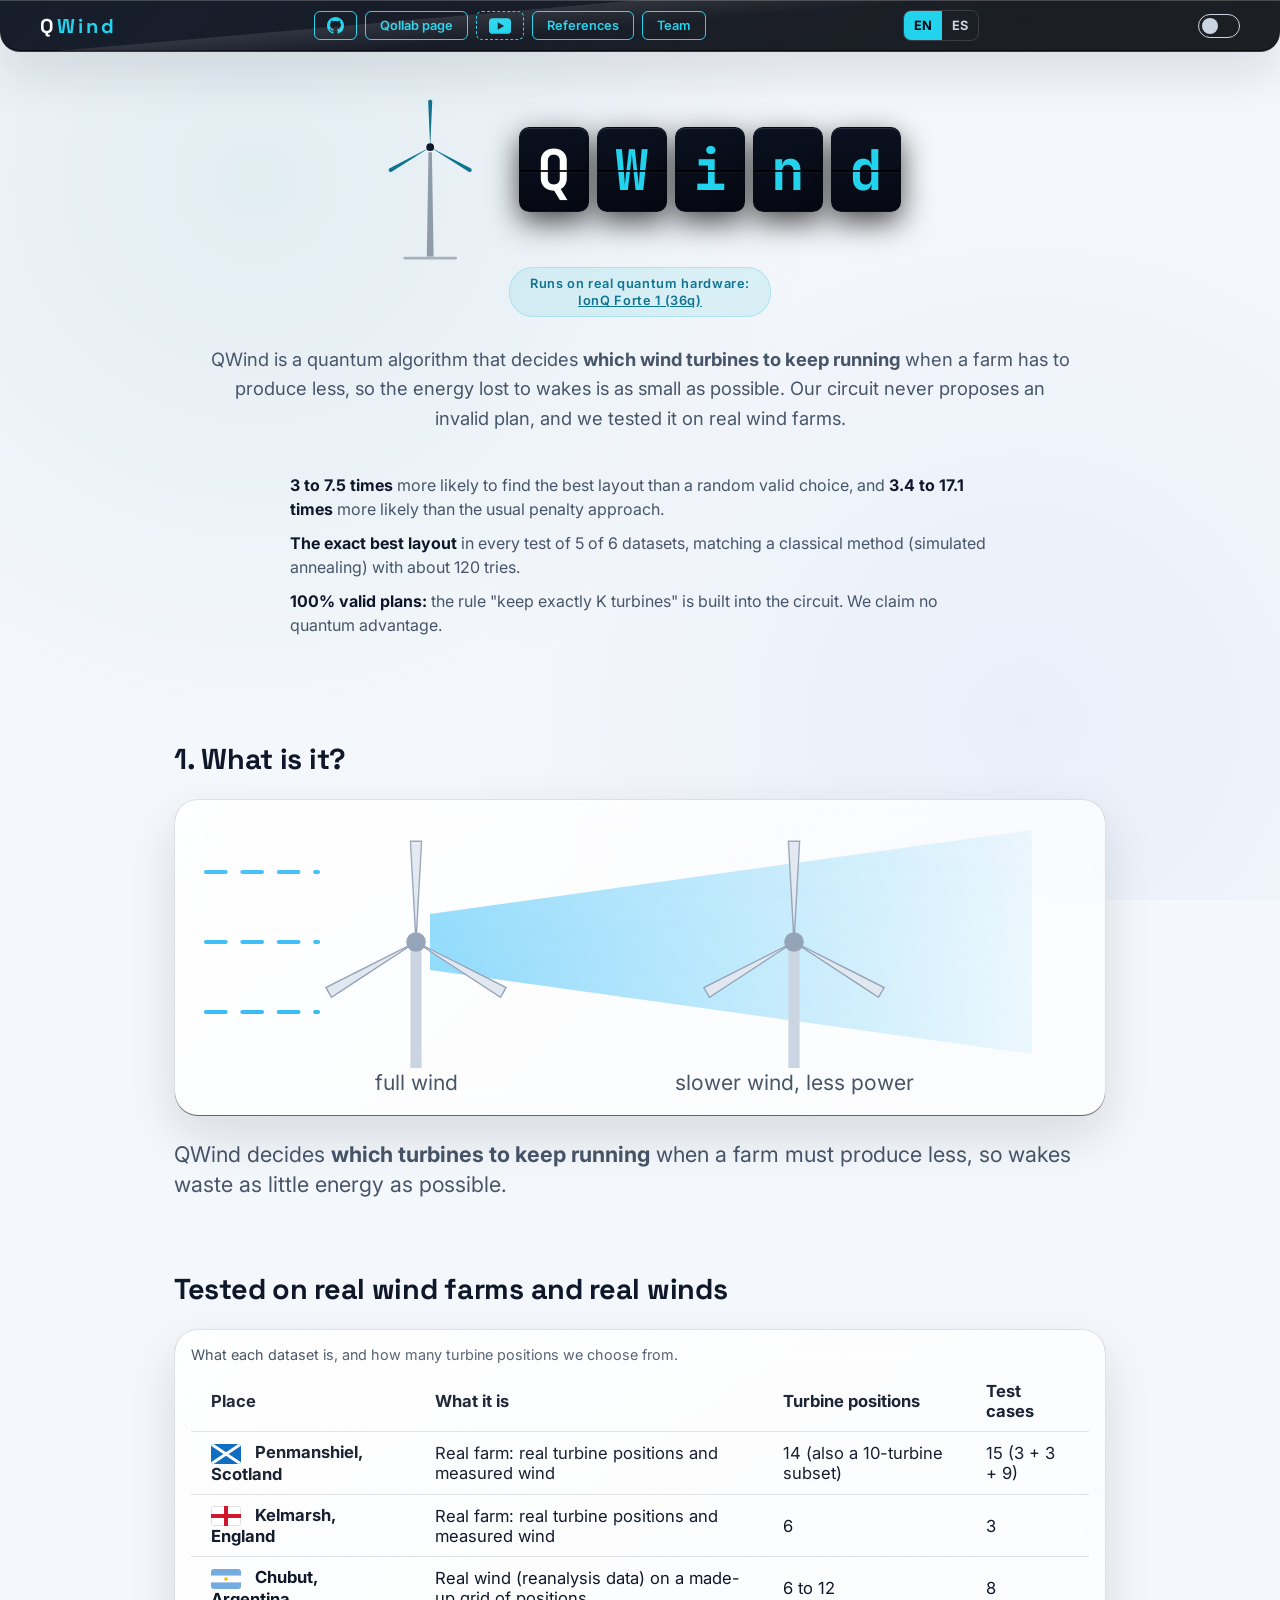
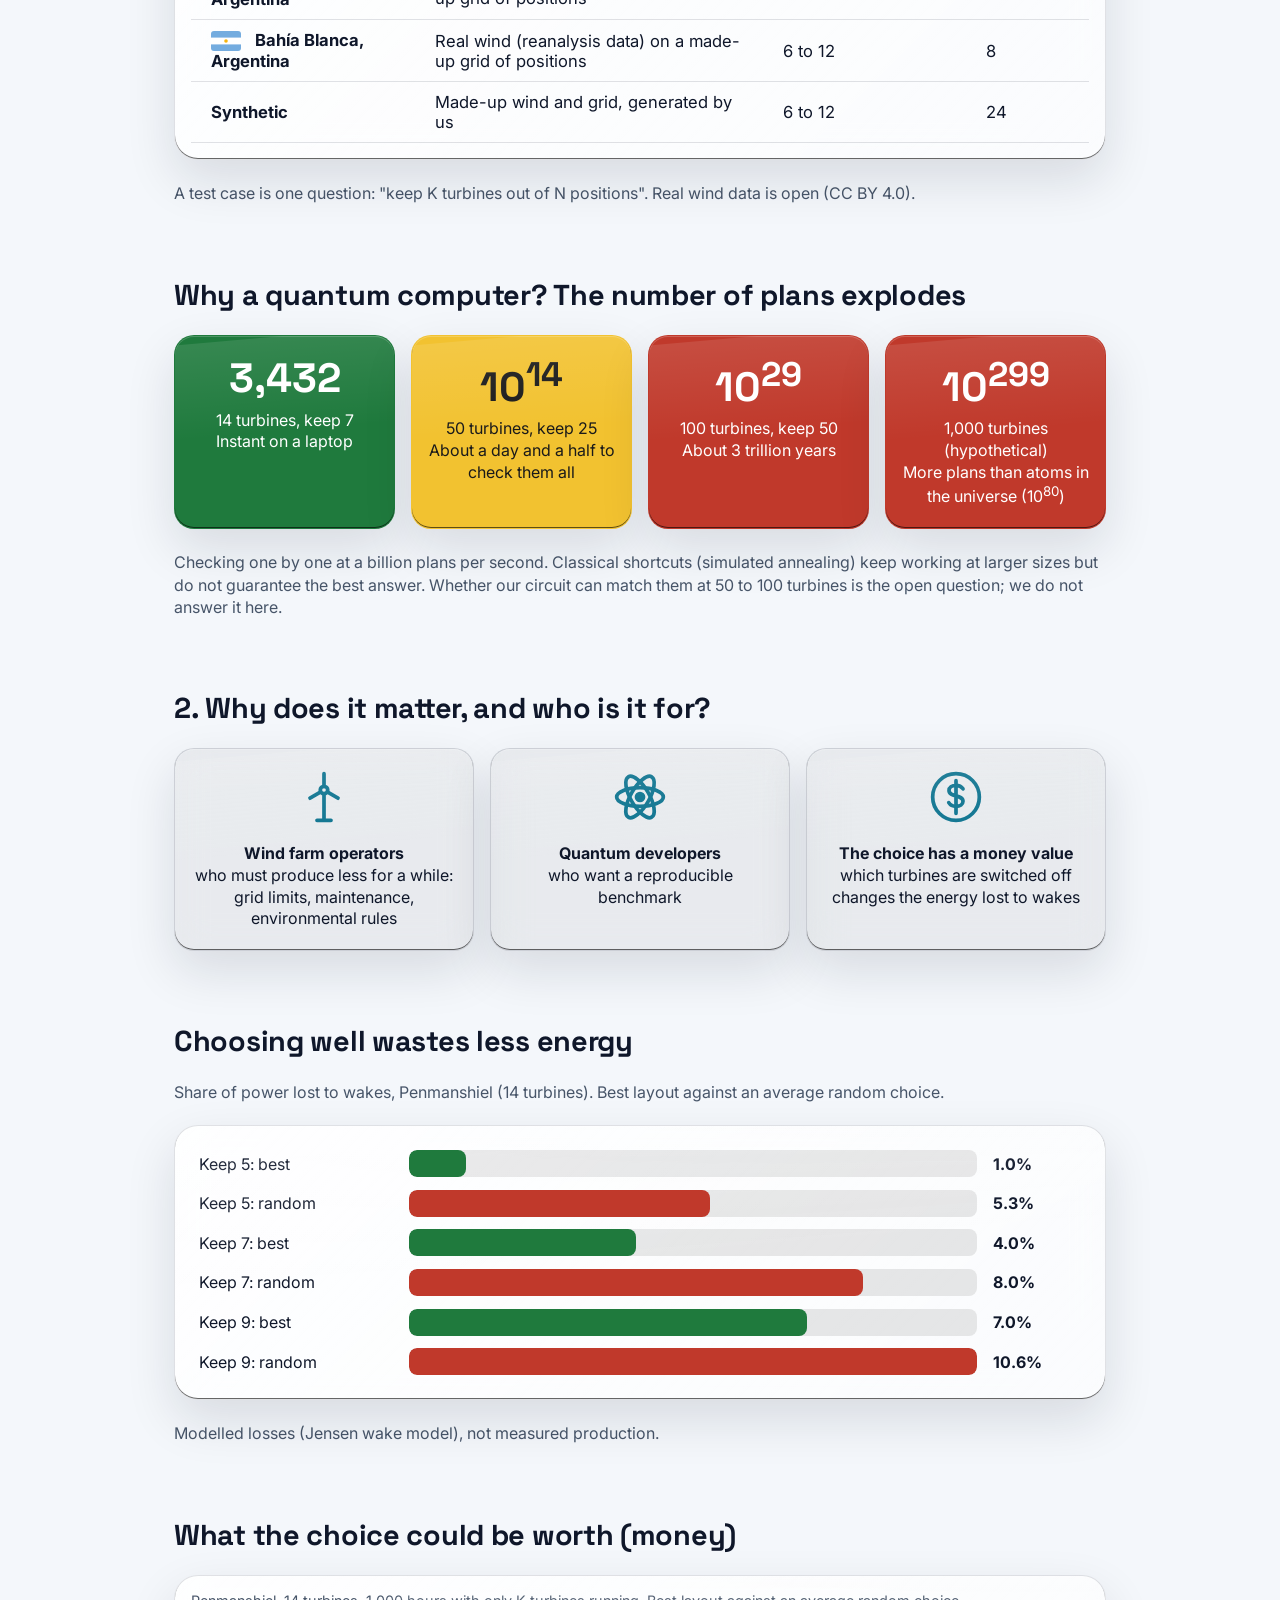
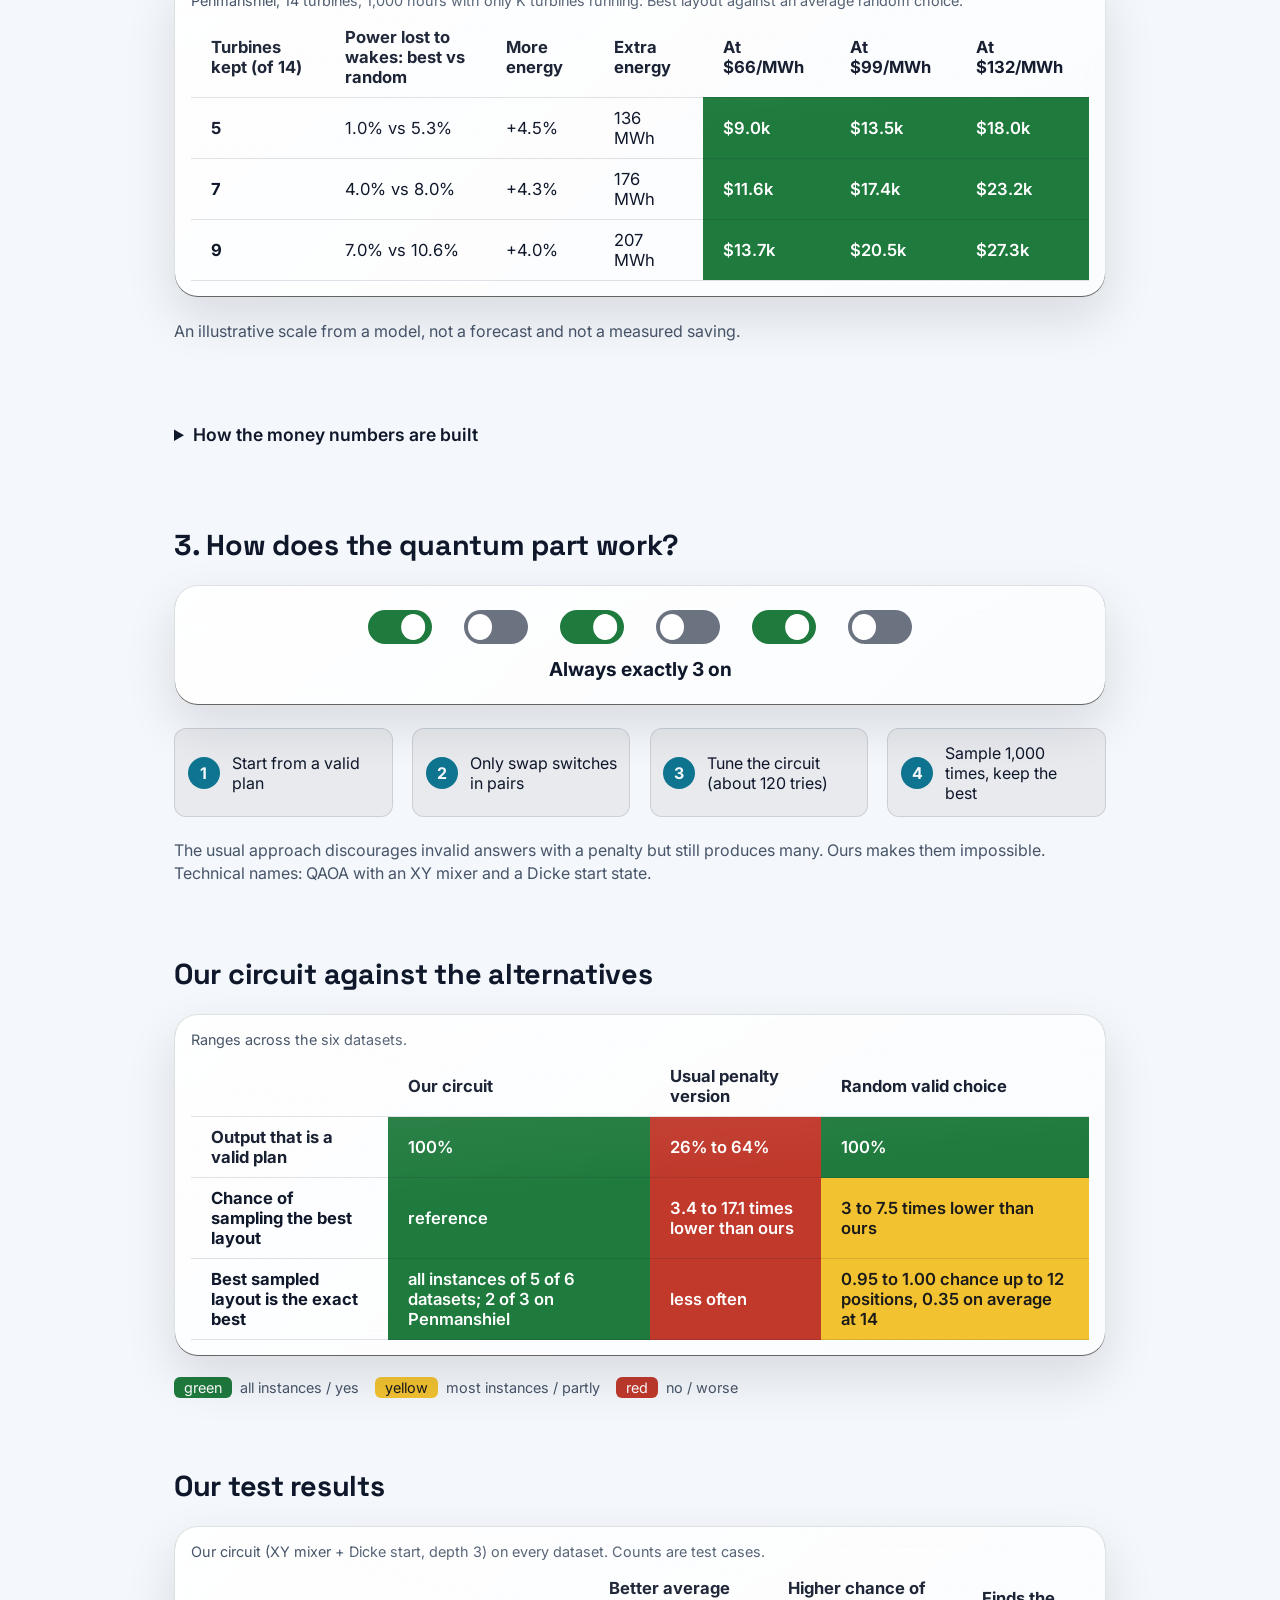
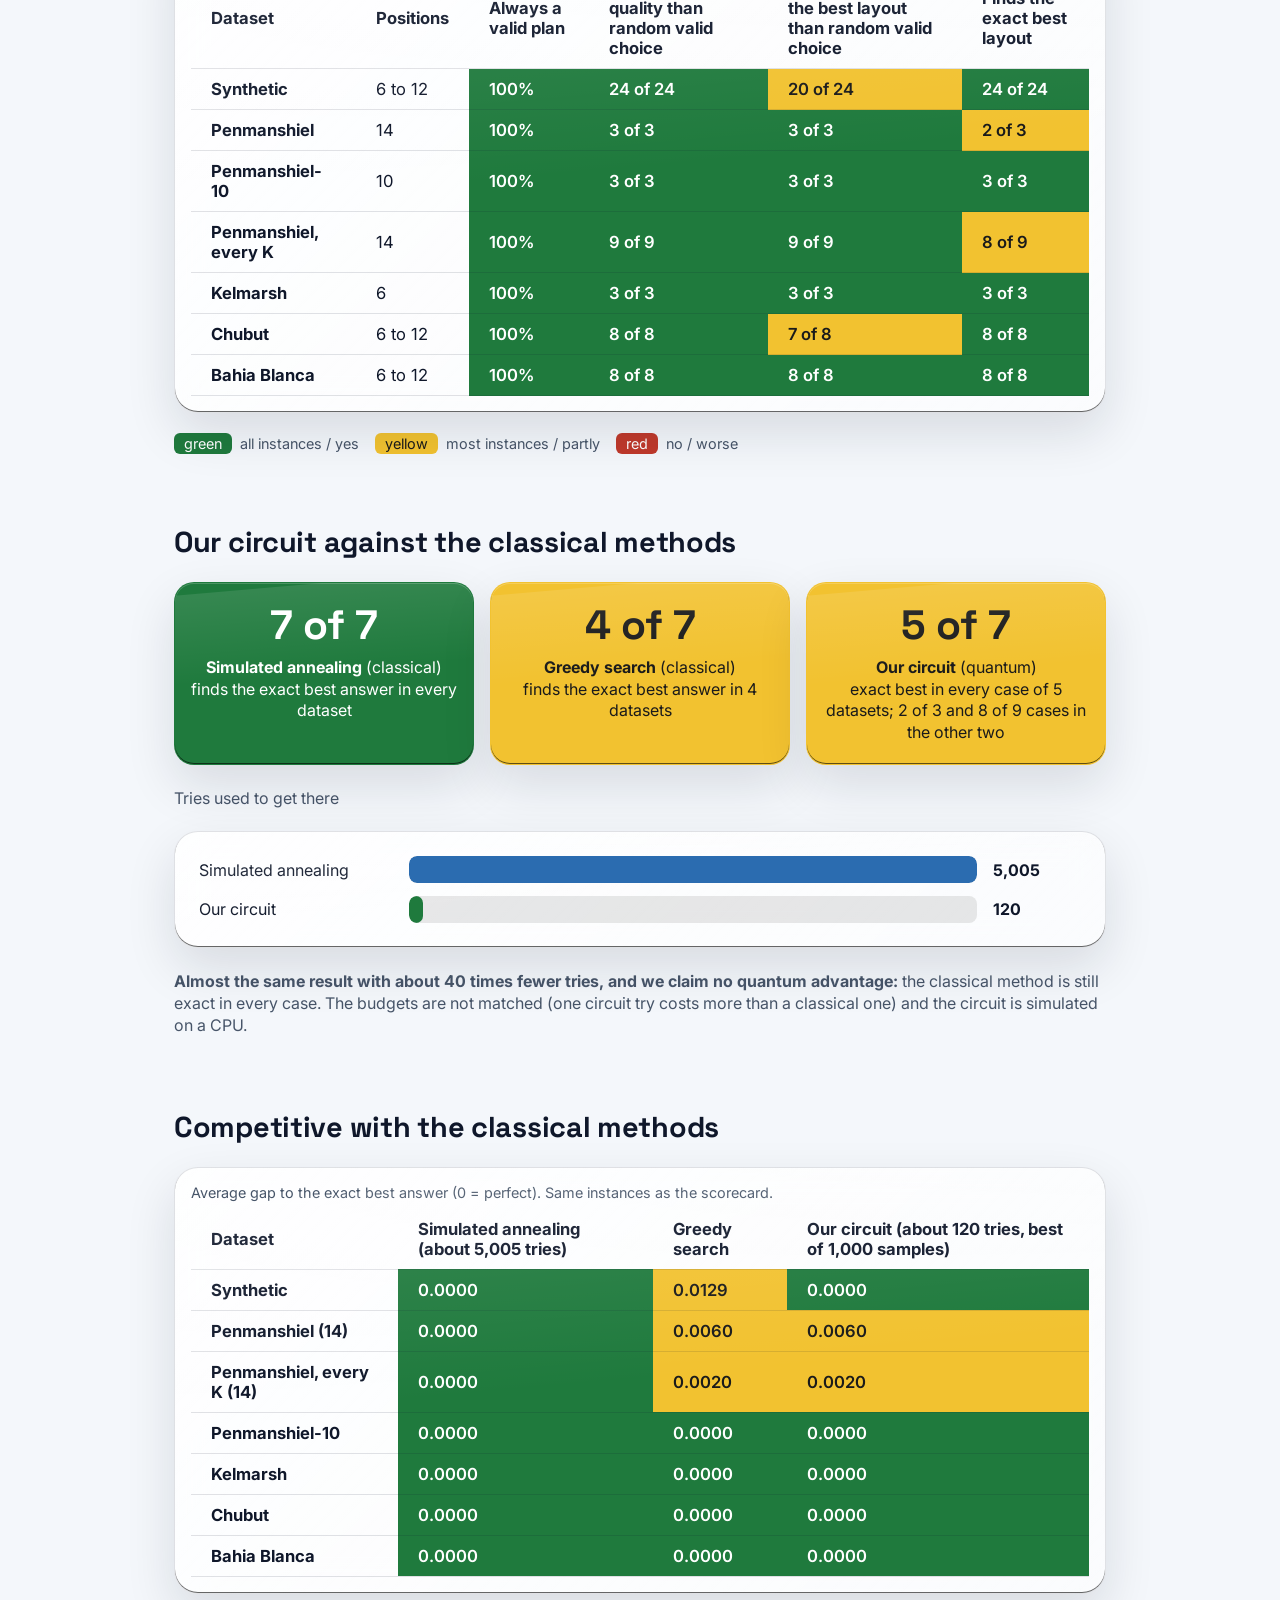
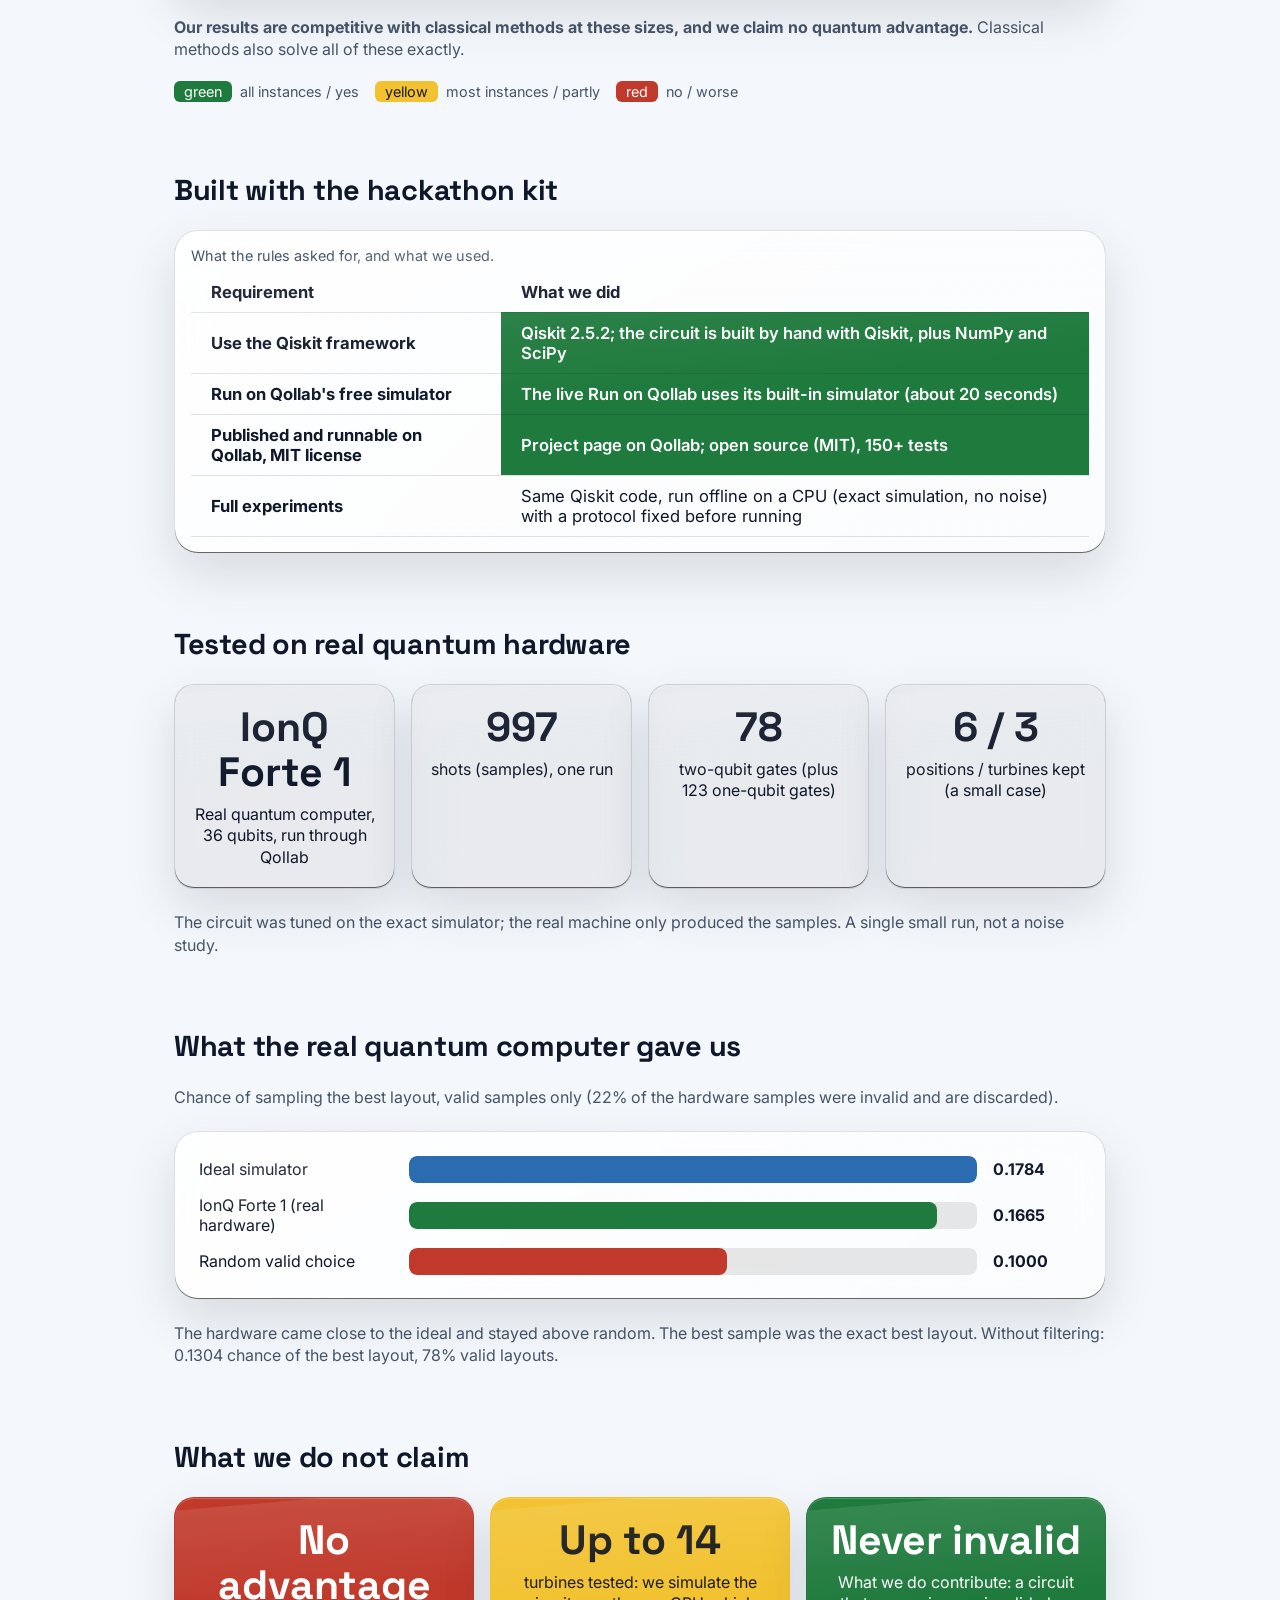
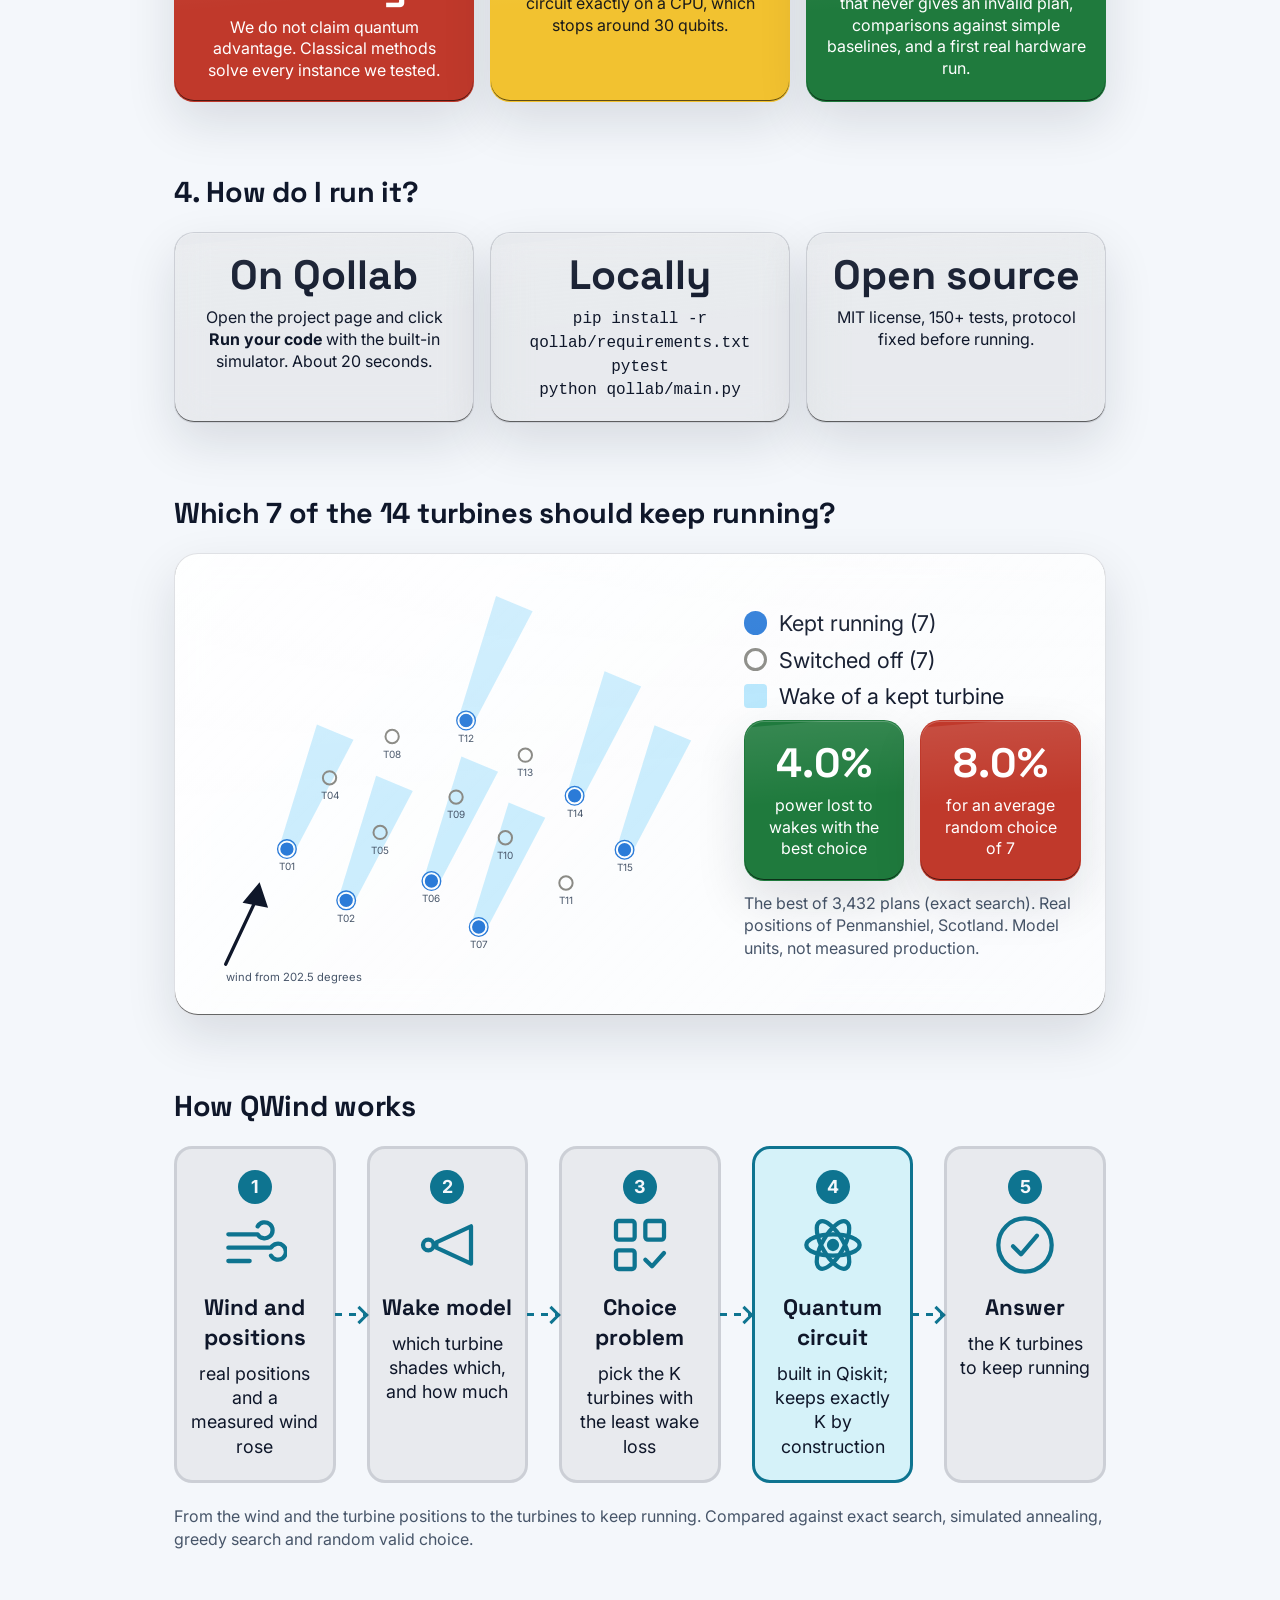
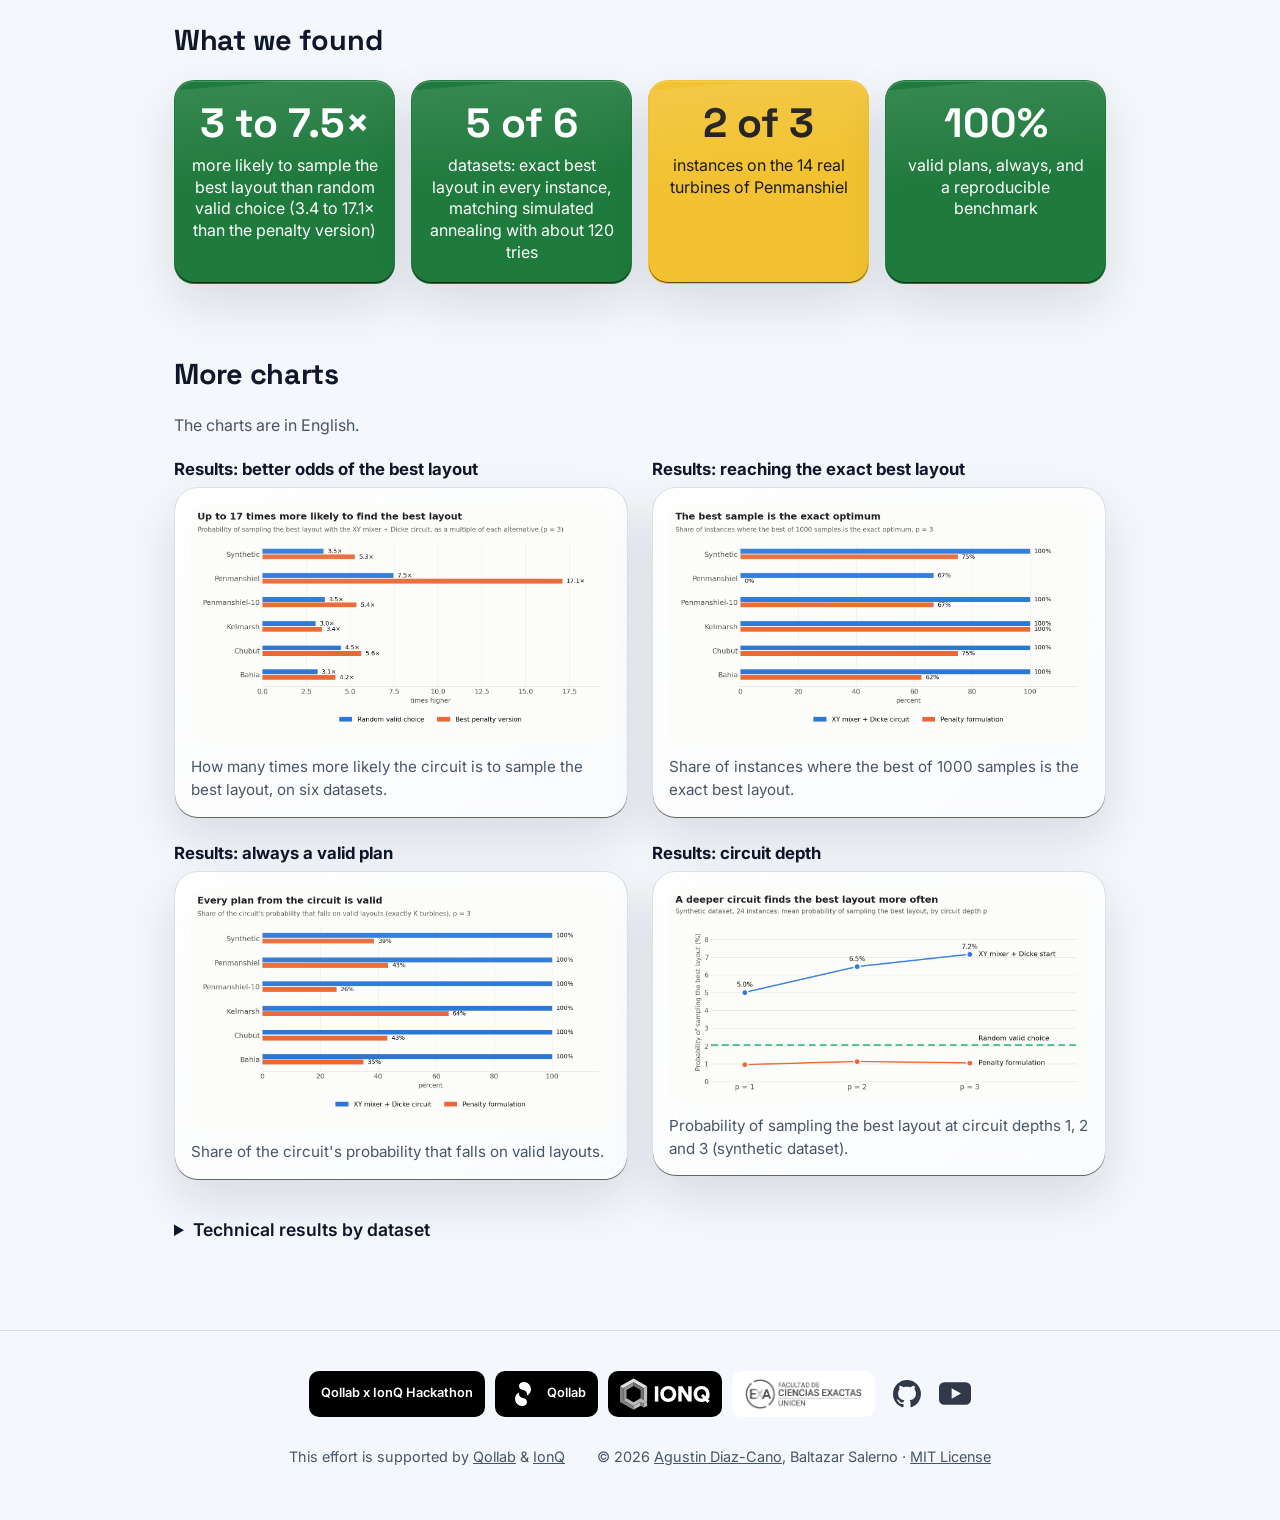
==== web/index.html @ 17a7b18b "feat(web): bring the glass card style and hover lift back to the home The rewritten home had lost th" ====
<!DOCTYPE html>
<!-- Generated by scripts/build_web.py from web-src/. Edit web-src/, not this file. -->
<html lang="en">
<head>
    <meta charset="UTF-8">
    <meta name="viewport" content="width=device-width, initial-scale=1.0">
    <title>QWind — Quantum Wind Farm Optimization</title>
    <script>
        // Keep the page invisible until the web fonts are ready, so text does not jump when they swap in.
        (function () {
            var root = document.documentElement;
            root.classList.add('fonts-loading');
            function done() { root.classList.remove('fonts-loading'); }
            var fonts = document.fonts && document.fonts.ready ? document.fonts.ready : Promise.resolve();
            var loaded = new Promise(function (r) { window.addEventListener('load', r); });
            Promise.all([fonts, loaded]).then(done);
            setTimeout(done, 1000);
        })();
    </script>
    <script>
        // Language (EN/ES): chosen with the switch in the navbar, remembered in the browser. English by default.
        (function () {
            var lang = 'en';
            try { var saved = localStorage.getItem('qwind-lang'); if (saved === 'es' || saved === 'en') lang = saved; } catch (e) {}
            document.documentElement.setAttribute('data-ui', lang);
        })();
    </script>
    <link rel="preconnect" href="https://fonts.googleapis.com">
    <link rel="preconnect" href="https://fonts.gstatic.com" crossorigin>
    <link href="https://fonts.googleapis.com/css2?family=Inter:wght@300;400;500;600;700&family=Space+Grotesk:wght@500;700&family=JetBrains+Mono:wght@700&display=swap" rel="stylesheet">
    <link rel="stylesheet" href="styles.css">
</head>
<body>
    <a class="skip-link" href="#main"><span lang="en" data-lang="en">Skip to content</span><span lang="es" data-lang="es">Saltar al contenido</span></a>

    <!-- NAVBAR WITH GLASS SURFACE -->
    <nav class="glass-surface" aria-label="Site" data-es-label="Sitio">
        <a class="nav-logo" href="index.html" aria-label="QWind, back to the top" data-es-label="QWind, volver al inicio">Q<span>Wind</span></a>
        <div class="nav-links">
            <a class="btn btn-icon" href="https://github.com/agustindiazcano/qwind-qaoa-windfarm" aria-label="GitHub repository" data-es-label="Repositorio de GitHub"><svg viewBox="0 0 16 16" width="17" height="17" aria-hidden="true" focusable="false"><path fill="currentColor" d="M8 0C3.58 0 0 3.58 0 8c0 3.54 2.29 6.53 5.47 7.59.4.07.55-.17.55-.38 0-.19-.01-.82-.01-1.49-2.01.37-2.53-.49-2.69-.94-.09-.23-.48-.94-.82-1.13-.28-.15-.68-.52-.01-.53.63-.01 1.08.58 1.23.82.72 1.21 1.87.87 2.33.66.07-.52.28-.87.51-1.07-1.78-.2-3.64-.89-3.64-3.95 0-.87.31-1.59.82-2.15-.08-.2-.36-1.02.08-2.12 0 0 .67-.21 2.2.82.64-.18 1.32-.27 2-.27.68 0 1.36.09 2 .27 1.53-1.04 2.2-.82 2.2-.82.44 1.1.16 1.92.08 2.12.51.56.82 1.27.82 2.15 0 3.07-1.87 3.75-3.65 3.95.29.25.54.73.54 1.48 0 1.07-.01 1.93-.01 2.2 0 .21.15.46.55.38A8.013 8.013 0 0016 8c0-4.42-3.58-8-8-8z"/></svg></a>
            <a class="btn" href="https://qollab.xyz/u/agustindiazcano/qwind"><span lang="en" data-lang="en">Qollab page</span><span lang="es" data-lang="es">Página en Qollab</span></a>
            <!-- TODO(owner): replace with the public demo video URL (the video must have captions) -->
            <span class="btn btn-icon btn-todo" role="img" aria-label="Demo video on YouTube, link pending" data-es-label="Video de la demo en YouTube, enlace pendiente" title="Demo video: link pending"><svg viewBox="0 0 24 17" width="22" height="16" aria-hidden="true" focusable="false"><path fill="currentColor" fill-rule="evenodd" d="M4 0h16a4 4 0 014 4v9a4 4 0 01-4 4H4a4 4 0 01-4-4V4a4 4 0 014-4zm5.5 4.5v8l7-4z"/></svg></span>
            <a class="btn" href="references.html"><span lang="en" data-lang="en">References</span><span lang="es" data-lang="es">Referencias</span></a>
            <a class="btn" href="team.html"><span lang="en" data-lang="en">Team</span><span lang="es" data-lang="es">Equipo</span></a>
        </div>
        <div class="demo-nav" id="demoNav" role="group" aria-label="Demo slides" data-es-label="Diapositivas del demo" hidden>
            <button type="button" class="slide-btn" data-slide="1" aria-label="Slide 1" data-es-label="Diapositiva 1">1</button>
            <button type="button" class="slide-btn" data-slide="2" aria-label="Slide 2" data-es-label="Diapositiva 2">2</button>
            <button type="button" class="slide-btn" data-slide="3" aria-label="Slide 3" data-es-label="Diapositiva 3">3</button>
            <button type="button" class="slide-btn" data-slide="4" aria-label="Slide 4" data-es-label="Diapositiva 4">4</button>
            <button type="button" class="slide-btn" data-slide="5" aria-label="Slide 5" data-es-label="Diapositiva 5">5</button>
            <button type="button" class="slide-btn" data-slide="6" aria-label="Slide 6" data-es-label="Diapositiva 6">6</button>
            <button type="button" class="slide-btn" data-slide="7" aria-label="Slide 7" data-es-label="Diapositiva 7">7</button>
            <button type="button" class="slide-btn" data-slide="8" aria-label="Slide 8" data-es-label="Diapositiva 8">8</button>
            <button type="button" class="slide-btn" data-slide="9" aria-label="Slide 9" data-es-label="Diapositiva 9">9</button>
            <button type="button" class="slide-btn" data-slide="10" aria-label="Slide 10" data-es-label="Diapositiva 10">10</button>
            <button type="button" class="slide-btn" data-slide="11" aria-label="Slide 11" data-es-label="Diapositiva 11">11</button>
            <button type="button" class="slide-btn" data-slide="12" aria-label="Slide 12" data-es-label="Diapositiva 12">12</button>
            <button type="button" class="slide-btn" data-slide="13" aria-label="Slide 13" data-es-label="Diapositiva 13">13</button>
            <button type="button" class="slide-btn" data-slide="14" aria-label="Slide 14" data-es-label="Diapositiva 14">14</button>
            <button type="button" class="slide-btn" data-slide="15" aria-label="Slide 15" data-es-label="Diapositiva 15">15</button>
            <button type="button" class="slide-btn" data-slide="16" aria-label="Slide 16" data-es-label="Diapositiva 16">16</button>
            <button type="button" class="slide-btn" data-slide="17" aria-label="Slide 17" data-es-label="Diapositiva 17">17</button>
            <button type="button" class="slide-btn" data-slide="18" aria-label="Slide 18" data-es-label="Diapositiva 18">18</button>
            <button type="button" class="slide-btn" data-slide="19" aria-label="Slide 19" data-es-label="Diapositiva 19">19</button>
            <button type="button" class="slide-btn" data-slide="20" aria-label="Slide 20" data-es-label="Diapositiva 20">20</button>
            <button type="button" class="slide-btn" data-slide="21" aria-label="Slide 21" data-es-label="Diapositiva 21">21</button>
            <button type="button" class="slide-btn" data-slide="22" aria-label="Slide 22" data-es-label="Diapositiva 22">22</button>
            <button type="button" class="slide-btn" data-slide="23" aria-label="Slide 23" data-es-label="Diapositiva 23">23</button>
            <button type="button" class="slide-btn" data-slide="24" aria-label="Slide 24" data-es-label="Diapositiva 24">24</button>
            <button type="button" class="slide-btn" data-slide="25" aria-label="Slide 25" data-es-label="Diapositiva 25">25</button>
            <button type="button" class="slide-btn" data-slide="26" aria-label="Slide 26" data-es-label="Diapositiva 26">26</button>
            <button type="button" class="slide-btn" data-slide="27" aria-label="Slide 27" data-es-label="Diapositiva 27">27</button>
        </div>
        <div class="lang-switch" role="group" aria-label="Language" data-es-label="Idioma">
            <button type="button" class="lang-btn" data-set-lang="en" aria-pressed="true" aria-label="English">EN</button>
            <button type="button" class="lang-btn" data-set-lang="es" aria-pressed="false" aria-label="Español">ES</button>
        </div>
        <div class="demo-switch">
            <button type="button" class="demo-toggle" id="demoToggle" role="switch" aria-checked="false" aria-label="Demo mode" data-es-label="Modo demo"><span class="knob" aria-hidden="true"></span></button>
            <span class="demo-label">demo</span>
        </div>
    </nav>

    <!-- HERO WITH CYCLING SPLIT-FLAP (generated by scripts/build_story.py) -->
    <header>
        <div class="hero-brand">
            <svg class="hero-turbine" viewBox="0 0 120 200" width="120" height="200" aria-hidden="true" focusable="false"><path class="ht-tower" d="M58 66H62L64 188H56Z"/><path class="ht-ground" d="M30 190H90" /><g class="ht-blades"><g class="ht-spin"><path d="M60 60L57.6 6Q60 2 62.4 6Z"/><g transform="rotate(120 60 60)"><path d="M60 60L57.6 6Q60 2 62.4 6Z"/></g><g transform="rotate(240 60 60)"><path d="M60 60L57.6 6Q60 2 62.4 6Z"/></g></g></g><circle class="ht-hub" cx="60" cy="60" r="4.5"/></svg>
            <h1 class="split-flap-container" id="splitFlap" aria-label="QWind">
                <div class="split-flap-char" data-target="Q" aria-hidden="true">Q</div>
                <div class="split-flap-char" data-target="W" aria-hidden="true">W</div>
                <div class="split-flap-char" data-target="i" aria-hidden="true">i</div>
                <div class="split-flap-char" data-target="n" aria-hidden="true">n</div>
                <div class="split-flap-char" data-target="d" aria-hidden="true">d</div>
            </h1>
        </div>

        <div class="badge-pill">
            <span lang="en" data-lang="en">Runs on real quantum hardware:</span><span lang="es" data-lang="es">Corre en hardware cuántico real:</span>
            <a href="https://github.com/agustindiazcano/qwind-qaoa-windfarm#run-on-real-quantum-hardware">IonQ Forte 1 (36q)</a>
        </div>

        <div class="hero-text" lang="en" data-lang="en"><p>QWind is a quantum algorithm that decides <strong>which wind turbines to keep running</strong> when a farm has to produce less, so the energy lost to wakes is as small as possible. Our circuit never proposes an invalid plan, and we tested it on real wind farms.</p><ul class="summary-list"><li><strong>3 to 7.5 times</strong> more likely to find the best layout than a random valid choice, and <strong>3.4 to 17.1 times</strong> more likely than the usual penalty approach.</li><li><strong>The exact best layout</strong> in every test of 5 of 6 datasets, matching a classical method (simulated annealing) with about 120 tries.</li><li><strong>100% valid plans:</strong> the rule &quot;keep exactly K turbines&quot; is built into the circuit. We claim no quantum advantage.</li></ul></div>
        <div class="hero-text" lang="es" data-lang="es"><p>QWind es un algoritmo cuántico que decide <strong>qué turbinas eólicas dejar funcionando</strong> cuando un parque tiene que producir menos, para que la energía perdida por estelas sea la menor posible. Nuestro circuito nunca propone un plan inválido, y lo probamos en parques eólicos reales.</p><ul class="summary-list"><li><strong>De 3 a 7,5 veces</strong> más probable encontrar la mejor elección que con una elección válida al azar, y <strong>de 3,4 a 17,1 veces</strong> más que con el enfoque habitual de penalización.</li><li><strong>La mejor elección exacta</strong> en todas las pruebas de 5 de 6 conjuntos de datos, igualando a un método clásico (recocido simulado) con unos 120 intentos.</li><li><strong>100% de planes válidos:</strong> la regla &quot;dejar exactamente K turbinas&quot; está dentro del circuito. No afirmamos ventaja cuántica.</li></ul></div>
    </header>

    <!-- MAIN CONTENT: same story as the demo slides, in plain language -->
    <main id="main">
        <div class="home-story" lang="en" data-lang="en">
        <section class="home-section"><h2 class="section-title">1. What is it?</h2><div class="home-box glass-surface"><svg class="illus" viewBox="0 0 640 200" role="img" aria-label="Two wind turbines in a row. The first turbine leaves a widening wake of slower air; the second turbine stands inside that wake and produces less power."><defs><linearGradient id="wk5" x1="0" x2="1"><stop offset="0" stop-color="#38bdf8" stop-opacity=".55"/><stop offset="1" stop-color="#38bdf8" stop-opacity=".08"/></linearGradient></defs><path class="wind-line" d="M10 40H90M10 90H90M10 140H90" stroke="#38bdf8" stroke-width="3" stroke-linecap="round"/><polygon class="wake" points="170,70 600,10 600,170 170,110" fill="url(#wk5)"/><g transform="translate(160 0)"><rect x="-4" y="95" width="8" height="85" fill="#cbd5e1"/><g transform="translate(0 90)"><g class="spin "><g fill="#e2e8f0" stroke="#94a3b8" stroke-width="1"><path d="M0 0L-4 -72L4 -72Z"/><path d="M0 0L-4 -72L4 -72Z" transform="rotate(120)"/><path d="M0 0L-4 -72L4 -72Z" transform="rotate(240)"/></g></g></g><circle cx="0" cy="90" r="7" fill="#94a3b8"/></g><g transform="translate(430 0)"><rect x="-4" y="95" width="8" height="85" fill="#cbd5e1"/><g transform="translate(0 90)"><g class="spin slow"><g fill="#e2e8f0" stroke="#94a3b8" stroke-width="1"><path d="M0 0L-4 -72L4 -72Z"/><path d="M0 0L-4 -72L4 -72Z" transform="rotate(120)"/><path d="M0 0L-4 -72L4 -72Z" transform="rotate(240)"/></g></g></g><circle cx="0" cy="90" r="7" fill="#94a3b8"/></g><text x="160" y="196" text-anchor="middle" fill="currentColor" font-size="15">full wind</text><text x="430" y="196" text-anchor="middle" fill="currentColor" font-size="15">slower wind, less power</text></svg></div><p class="slide-lead">QWind decides <strong>which turbines to keep running</strong> when a farm must produce less, so wakes waste as little energy as possible.</p></section>
        <section class="home-section"><h2 class="section-title">Tested on real wind farms and real winds</h2><div class="home-box glass-surface"><div class="table-wrap"><table class="slide-table slide-table-sm">
                <caption>What each dataset is, and how many turbine positions we choose from.</caption>
                <thead><tr><th scope="col">Place</th><th scope="col">What it is</th><th scope="col">Turbine positions</th><th scope="col">Test cases</th></tr></thead>
                <tbody><tr><th scope="row"><svg class="flag" viewBox="0 0 30 20" width="30" height="20" role="img" aria-label="Scotland flag"><rect width="30" height="20" fill="#0065bd"/><path d="M0 0L30 20M30 0L0 20" stroke="#fff" stroke-width="3"/></svg> Penmanshiel, Scotland</th><td>Real farm: real turbine positions and measured wind</td><td>14 (also a 10-turbine subset)</td><td>15 (3 + 3 + 9)</td></tr><tr><th scope="row"><svg class="flag" viewBox="0 0 30 20" width="30" height="20" role="img" aria-label="England flag"><rect width="30" height="20" fill="#fff" stroke="#999" stroke-width="0.6"/><path d="M15 0V20M0 10H30" stroke="#ce1124" stroke-width="4"/></svg> Kelmarsh, England</th><td>Real farm: real turbine positions and measured wind</td><td>6</td><td>3</td></tr><tr><th scope="row"><svg class="flag" viewBox="0 0 30 20" width="30" height="20" role="img" aria-label="Argentina flag"><rect width="30" height="20" fill="#74acdf"/><rect y="6.6" width="30" height="6.8" fill="#fff"/><circle cx="15" cy="10" r="1.8" fill="#f6b40e"/></svg> Chubut, Argentina</th><td>Real wind (reanalysis data) on a made-up grid of positions</td><td>6 to 12</td><td>8</td></tr><tr><th scope="row"><svg class="flag" viewBox="0 0 30 20" width="30" height="20" role="img" aria-label="Argentina flag"><rect width="30" height="20" fill="#74acdf"/><rect y="6.6" width="30" height="6.8" fill="#fff"/><circle cx="15" cy="10" r="1.8" fill="#f6b40e"/></svg> Bahía Blanca, Argentina</th><td>Real wind (reanalysis data) on a made-up grid of positions</td><td>6 to 12</td><td>8</td></tr><tr><th scope="row">Synthetic</th><td>Made-up wind and grid, generated by us</td><td>6 to 12</td><td>24</td></tr></tbody>
            </table></div></div><p class="slide-note">A test case is one question: &quot;keep K turbines out of N positions&quot;. Real wind data is open (CC BY 4.0).</p></section>
        <section class="home-section"><h2 class="section-title">Why a quantum computer? The number of plans explodes</h2><div class="cards cards-4"><div class="card glass-surface tl tl-green"><div class="card-big">3,432</div><div class="card-label">14 turbines, keep 7<br>Instant on a laptop</div></div><div class="card glass-surface tl tl-yellow"><div class="card-big">10<sup>14</sup></div><div class="card-label">50 turbines, keep 25<br>About a day and a half to check them all</div></div><div class="card glass-surface tl tl-red"><div class="card-big">10<sup>29</sup></div><div class="card-label">100 turbines, keep 50<br>About 3 trillion years</div></div><div class="card glass-surface tl tl-red"><div class="card-big">10<sup>299</sup></div><div class="card-label">1,000 turbines (hypothetical)<br>More plans than atoms in the universe (10<sup>80</sup>)</div></div></div><p class="slide-note">Checking one by one at a billion plans per second. Classical shortcuts (simulated annealing) keep working at larger sizes but do not guarantee the best answer. Whether our circuit can match them at 50 to 100 turbines is the open question; we do not answer it here.</p></section>
        <section class="home-section"><h2 class="section-title">2. Why does it matter, and who is it for?</h2><div class="cards cards-3"><div class="card glass-surface "><div class="card-big"><svg class="icon" viewBox="0 0 24 24" width="64" height="64" fill="none" stroke="currentColor" stroke-width="1.6" stroke-linecap="round" stroke-linejoin="round" aria-hidden="true" focusable="false"><circle cx="12" cy="9" r="1.6"/><path d="M12 7.4V2M13.4 9.8l4.6 2.7M10.6 9.8L6 12.5M12 10.6V22M9 22h6"/></svg></div><div class="card-label"><strong>Wind farm operators</strong><br>who must produce less for a while: grid limits, maintenance, environmental rules</div></div><div class="card glass-surface "><div class="card-big"><svg class="icon" viewBox="0 0 24 24" width="64" height="64" fill="none" stroke="currentColor" stroke-width="1.6" stroke-linecap="round" stroke-linejoin="round" aria-hidden="true" focusable="false"><circle cx="12" cy="12" r="1.5" fill="currentColor"/><ellipse cx="12" cy="12" rx="10" ry="4"/><ellipse cx="12" cy="12" rx="10" ry="4" transform="rotate(60 12 12)"/><ellipse cx="12" cy="12" rx="10" ry="4" transform="rotate(120 12 12)"/></svg></div><div class="card-label"><strong>Quantum developers</strong><br>who want a reproducible benchmark</div></div><div class="card glass-surface "><div class="card-big"><svg class="icon" viewBox="0 0 24 24" width="64" height="64" fill="none" stroke="currentColor" stroke-width="1.6" stroke-linecap="round" stroke-linejoin="round" aria-hidden="true" focusable="false"><circle cx="12" cy="12" r="10"/><path d="M15 8.5c-.6-.9-1.7-1.5-3-1.5-1.7 0-3 .9-3 2.2 0 3 6 1.6 6 4.6 0 1.3-1.3 2.2-3 2.2-1.4 0-2.5-.6-3.1-1.6M12 5v14"/></svg></div><div class="card-label"><strong>The choice has a money value</strong><br>which turbines are switched off changes the energy lost to wakes</div></div></div></section>
        <section class="home-section"><h2 class="section-title">Choosing well wastes less energy</h2><p class="slide-note">Share of power lost to wakes, Penmanshiel (14 turbines). Best layout against an average random choice.</p><div class="pbars home-box glass-surface"><div class="pbar-row"><span class="pbar-label">Keep 5: best</span><span class="pbar-track"><span class="pbar-fill pf-green" style="--w:10%"></span></span><span class="pbar-val">1.0%</span></div><div class="pbar-row"><span class="pbar-label">Keep 5: random</span><span class="pbar-track"><span class="pbar-fill pf-red" style="--w:53%"></span></span><span class="pbar-val">5.3%</span></div><div class="pbar-row"><span class="pbar-label">Keep 7: best</span><span class="pbar-track"><span class="pbar-fill pf-green" style="--w:40%"></span></span><span class="pbar-val">4.0%</span></div><div class="pbar-row"><span class="pbar-label">Keep 7: random</span><span class="pbar-track"><span class="pbar-fill pf-red" style="--w:80%"></span></span><span class="pbar-val">8.0%</span></div><div class="pbar-row"><span class="pbar-label">Keep 9: best</span><span class="pbar-track"><span class="pbar-fill pf-green" style="--w:70%"></span></span><span class="pbar-val">7.0%</span></div><div class="pbar-row"><span class="pbar-label">Keep 9: random</span><span class="pbar-track"><span class="pbar-fill pf-red" style="--w:100%"></span></span><span class="pbar-val">10.6%</span></div></div><p class="slide-note">Modelled losses (Jensen wake model), not measured production.</p></section>
        <section class="home-section"><h2 class="section-title">What the choice could be worth (money)</h2><div class="home-box glass-surface"><div class="table-wrap"><table class="slide-table slide-table-sm">
                <caption>Penmanshiel, 14 turbines, 1,000 hours with only K turbines running. Best layout against an average random choice.</caption>
                <thead><tr><th scope="col">Turbines kept (of 14)</th><th scope="col">Power lost to wakes: best vs random</th><th scope="col">More energy</th><th scope="col">Extra energy</th><th scope="col">At $66/MWh</th><th scope="col">At $99/MWh</th><th scope="col">At $132/MWh</th></tr></thead>
                <tbody><tr><th scope="row">5</th><td>1.0% vs 5.3%</td><td>+4.5%</td><td>136 MWh</td><td class="tl tl-green">$9.0k</td><td class="tl tl-green">$13.5k</td><td class="tl tl-green">$18.0k</td></tr><tr><th scope="row">7</th><td>4.0% vs 8.0%</td><td>+4.3%</td><td>176 MWh</td><td class="tl tl-green">$11.6k</td><td class="tl tl-green">$17.4k</td><td class="tl tl-green">$23.2k</td></tr><tr><th scope="row">9</th><td>7.0% vs 10.6%</td><td>+4.0%</td><td>207 MWh</td><td class="tl tl-green">$13.7k</td><td class="tl tl-green">$20.5k</td><td class="tl tl-green">$27.3k</td></tr></tbody>
            </table></div></div><p class="slide-note">An illustrative scale from a model, not a forecast and not a measured saving.</p></section>
        <details class="home-details"><summary>How the money numbers are built</summary><div class="home-box glass-surface"><div class="table-wrap"><table class="slide-table slide-table-sm">
                <caption>Every assumption behind the previous table.</caption>
                <thead><tr><th scope="col">Assumption</th><th scope="col">Value</th></tr></thead>
                <tbody><tr><th scope="row">Output of each running turbine</th><td>637 kW on average (measured in 2019, 31.1% capacity factor)</td></tr><tr><th scope="row">Time in that configuration</th><td>1,000 hours (a year has 8,760)</td></tr><tr><th scope="row">Wake losses</th><td>From our wake model (Jensen), best choice vs average random choice</td></tr><tr><th scope="row">Energy prices</th><td>£50, £75 and £100 per MWh = $66, $99 and $132 (1 GBP = 1.3220 USD, ECB rate of 2026-10-09)</td></tr><tr><th scope="row">Not counted</th><td>Costs, contracts, and what an operator does today</td></tr></tbody>
            </table></div></div></details>
        <section class="home-section"><h2 class="section-title">3. How does the quantum part work?</h2><div class="switches home-box glass-surface" role="img" aria-label="Six switches, one per turbine. Switches are swapped in pairs, so the number of switches on never changes."><div class="sw-row"><span class="sw a" style="--d:0s"><span class="knob"></span></span><span class="sw b" style="--d:0s"><span class="knob"></span></span><span class="sw a" style="--d:1.3s"><span class="knob"></span></span><span class="sw b" style="--d:1.3s"><span class="knob"></span></span><span class="sw a" style="--d:2.6s"><span class="knob"></span></span><span class="sw b" style="--d:2.6s"><span class="knob"></span></span></div><p class="sw-count">Always exactly 3 on</p></div>
            <ol class="steps">
                <li class="home-lift"><span>1</span>Start from a valid plan</li>
                <li class="home-lift"><span>2</span>Only swap switches in pairs</li>
                <li class="home-lift"><span>3</span>Tune the circuit (about 120 tries)</li>
                <li class="home-lift"><span>4</span>Sample 1,000 times, keep the best</li>
            </ol>
            <p class="slide-note">The usual approach discourages invalid answers with a penalty but still produces many. Ours makes them impossible. Technical names: QAOA with an XY mixer and a Dicke start state.</p></section>
        <section class="home-section"><h2 class="section-title">Our circuit against the alternatives</h2><div class="home-box glass-surface"><div class="table-wrap"><table class="slide-table slide-table-sm">
                <caption>Ranges across the six datasets.</caption>
                <thead><tr><th scope="col"></th><th scope="col">Our circuit</th><th scope="col">Usual penalty version</th><th scope="col">Random valid choice</th></tr></thead>
                <tbody><tr><th scope="row">Output that is a valid plan</th><td class="tl tl-green">100%</td><td class="tl tl-red">26% to 64%</td><td class="tl tl-green">100%</td></tr><tr><th scope="row">Chance of sampling the best layout</th><td class="tl tl-green">reference</td><td class="tl tl-red">3.4 to 17.1 times lower than ours</td><td class="tl tl-yellow">3 to 7.5 times lower than ours</td></tr><tr><th scope="row">Best sampled layout is the exact best</th><td class="tl tl-green">all instances of 5 of 6 datasets; 2 of 3 on Penmanshiel</td><td class="tl tl-red">less often</td><td class="tl tl-yellow">0.95 to 1.00 chance up to 12 positions, 0.35 on average at 14</td></tr></tbody>
            </table></div></div><p class="slide-legend"><span class="tl tl-green">green</span> all instances / yes <span class="tl tl-yellow">yellow</span> most instances / partly <span class="tl tl-red">red</span> no / worse</p></section>
        <section class="home-section"><h2 class="section-title">Our test results</h2><div class="home-box glass-surface"><div class="table-wrap"><table class="slide-table slide-table-sm">
                <caption>Our circuit (XY mixer + Dicke start, depth 3) on every dataset. Counts are test cases.</caption>
                <thead><tr><th scope="col">Dataset</th><th scope="col">Positions</th><th scope="col">Always a valid plan</th><th scope="col">Better average quality than random valid choice</th><th scope="col">Higher chance of the best layout than random valid choice</th><th scope="col">Finds the exact best layout</th></tr></thead>
                <tbody><tr><th scope="row">Synthetic</th><td>6 to 12</td><td class="tl tl-green">100%</td><td class="tl tl-green">24 of 24</td><td class="tl tl-yellow">20 of 24</td><td class="tl tl-green">24 of 24</td></tr><tr><th scope="row">Penmanshiel</th><td>14</td><td class="tl tl-green">100%</td><td class="tl tl-green">3 of 3</td><td class="tl tl-green">3 of 3</td><td class="tl tl-yellow">2 of 3</td></tr><tr><th scope="row">Penmanshiel-10</th><td>10</td><td class="tl tl-green">100%</td><td class="tl tl-green">3 of 3</td><td class="tl tl-green">3 of 3</td><td class="tl tl-green">3 of 3</td></tr><tr><th scope="row">Penmanshiel, every K</th><td>14</td><td class="tl tl-green">100%</td><td class="tl tl-green">9 of 9</td><td class="tl tl-green">9 of 9</td><td class="tl tl-yellow">8 of 9</td></tr><tr><th scope="row">Kelmarsh</th><td>6</td><td class="tl tl-green">100%</td><td class="tl tl-green">3 of 3</td><td class="tl tl-green">3 of 3</td><td class="tl tl-green">3 of 3</td></tr><tr><th scope="row">Chubut</th><td>6 to 12</td><td class="tl tl-green">100%</td><td class="tl tl-green">8 of 8</td><td class="tl tl-yellow">7 of 8</td><td class="tl tl-green">8 of 8</td></tr><tr><th scope="row">Bahia Blanca</th><td>6 to 12</td><td class="tl tl-green">100%</td><td class="tl tl-green">8 of 8</td><td class="tl tl-green">8 of 8</td><td class="tl tl-green">8 of 8</td></tr></tbody>
            </table></div></div><p class="slide-legend"><span class="tl tl-green">green</span> all instances / yes <span class="tl tl-yellow">yellow</span> most instances / partly <span class="tl tl-red">red</span> no / worse</p></section>
        <section class="home-section"><h2 class="section-title">Our circuit against the classical methods</h2><div class="cards cards-3"><div class="card glass-surface tl tl-green"><div class="card-big">7 of 7</div><div class="card-label"><strong>Simulated annealing</strong> (classical)<br>finds the exact best answer in every dataset</div></div><div class="card glass-surface tl tl-yellow"><div class="card-big">4 of 7</div><div class="card-label"><strong>Greedy search</strong> (classical)<br>finds the exact best answer in 4 datasets</div></div><div class="card glass-surface tl tl-yellow"><div class="card-big">5 of 7</div><div class="card-label"><strong>Our circuit</strong> (quantum)<br>exact best in every case of 5 datasets; 2 of 3 and 8 of 9 cases in the other two</div></div></div><p class="slide-note">Tries used to get there</p><div class="pbars home-box glass-surface"><div class="pbar-row"><span class="pbar-label">Simulated annealing</span><span class="pbar-track"><span class="pbar-fill pf-blue" style="--w:100%"></span></span><span class="pbar-val">5,005</span></div><div class="pbar-row"><span class="pbar-label">Our circuit</span><span class="pbar-track"><span class="pbar-fill pf-green" style="--w:2.4%"></span></span><span class="pbar-val">120</span></div></div><p class="slide-note"><strong>Almost the same result with about 40 times fewer tries, and we claim no quantum advantage:</strong> the classical method is still exact in every case. The budgets are not matched (one circuit try costs more than a classical one) and the circuit is simulated on a CPU.</p></section>
        <section class="home-section"><h2 class="section-title">Competitive with the classical methods</h2><div class="home-box glass-surface"><div class="table-wrap"><table class="slide-table slide-table-sm">
                <caption>Average gap to the exact best answer (0 = perfect). Same instances as the scorecard.</caption>
                <thead><tr><th scope="col">Dataset</th><th scope="col">Simulated annealing (about 5,005 tries)</th><th scope="col">Greedy search</th><th scope="col">Our circuit (about 120 tries, best of 1,000 samples)</th></tr></thead>
                <tbody><tr><th scope="row">Synthetic</th><td class="tl tl-green">0.0000</td><td class="tl tl-yellow">0.0129</td><td class="tl tl-green">0.0000</td></tr><tr><th scope="row">Penmanshiel (14)</th><td class="tl tl-green">0.0000</td><td class="tl tl-yellow">0.0060</td><td class="tl tl-yellow">0.0060</td></tr><tr><th scope="row">Penmanshiel, every K (14)</th><td class="tl tl-green">0.0000</td><td class="tl tl-yellow">0.0020</td><td class="tl tl-yellow">0.0020</td></tr><tr><th scope="row">Penmanshiel-10</th><td class="tl tl-green">0.0000</td><td class="tl tl-green">0.0000</td><td class="tl tl-green">0.0000</td></tr><tr><th scope="row">Kelmarsh</th><td class="tl tl-green">0.0000</td><td class="tl tl-green">0.0000</td><td class="tl tl-green">0.0000</td></tr><tr><th scope="row">Chubut</th><td class="tl tl-green">0.0000</td><td class="tl tl-green">0.0000</td><td class="tl tl-green">0.0000</td></tr><tr><th scope="row">Bahia Blanca</th><td class="tl tl-green">0.0000</td><td class="tl tl-green">0.0000</td><td class="tl tl-green">0.0000</td></tr></tbody>
            </table></div></div><p class="slide-note"><strong>Our results are competitive with classical methods at these sizes, and we claim no quantum advantage.</strong> Classical methods also solve all of these exactly.</p><p class="slide-legend"><span class="tl tl-green">green</span> all instances / yes <span class="tl tl-yellow">yellow</span> most instances / partly <span class="tl tl-red">red</span> no / worse</p></section>
        <section class="home-section"><h2 class="section-title">Built with the hackathon kit</h2><div class="home-box glass-surface"><div class="table-wrap"><table class="slide-table slide-table-sm">
                <caption>What the rules asked for, and what we used.</caption>
                <thead><tr><th scope="col">Requirement</th><th scope="col">What we did</th></tr></thead>
                <tbody><tr><th scope="row">Use the Qiskit framework</th><td class="tl tl-green">Qiskit 2.5.2; the circuit is built by hand with Qiskit, plus NumPy and SciPy</td></tr><tr><th scope="row">Run on Qollab's free simulator</th><td class="tl tl-green">The live Run on Qollab uses its built-in simulator (about 20 seconds)</td></tr><tr><th scope="row">Published and runnable on Qollab, MIT license</th><td class="tl tl-green">Project page on Qollab; open source (MIT), 150+ tests</td></tr><tr><th scope="row">Full experiments</th><td>Same Qiskit code, run offline on a CPU (exact simulation, no noise) with a protocol fixed before running</td></tr></tbody>
            </table></div></div></section>
        <section class="home-section"><h2 class="section-title">Tested on real quantum hardware</h2><div class="cards cards-4"><div class="card glass-surface "><div class="card-big">IonQ Forte 1</div><div class="card-label">Real quantum computer, 36 qubits, run through Qollab</div></div><div class="card glass-surface "><div class="card-big">997</div><div class="card-label">shots (samples), one run</div></div><div class="card glass-surface "><div class="card-big">78</div><div class="card-label">two-qubit gates (plus 123 one-qubit gates)</div></div><div class="card glass-surface "><div class="card-big">6 / 3</div><div class="card-label">positions / turbines kept (a small case)</div></div></div><p class="slide-note">The circuit was tuned on the exact simulator; the real machine only produced the samples. A single small run, not a noise study.</p></section>
        <section class="home-section"><h2 class="section-title">What the real quantum computer gave us</h2><p class="slide-note">Chance of sampling the best layout, valid samples only (22% of the hardware samples were invalid and are discarded).</p><div class="pbars home-box glass-surface"><div class="pbar-row"><span class="pbar-label">Ideal simulator</span><span class="pbar-track"><span class="pbar-fill pf-blue" style="--w:100%"></span></span><span class="pbar-val">0.1784</span></div><div class="pbar-row"><span class="pbar-label">IonQ Forte 1 (real hardware)</span><span class="pbar-track"><span class="pbar-fill pf-green" style="--w:93%"></span></span><span class="pbar-val">0.1665</span></div><div class="pbar-row"><span class="pbar-label">Random valid choice</span><span class="pbar-track"><span class="pbar-fill pf-red" style="--w:56%"></span></span><span class="pbar-val">0.1000</span></div></div><p class="slide-note">The hardware came close to the ideal and stayed above random. The best sample was the exact best layout. Without filtering: 0.1304 chance of the best layout, 78% valid layouts.</p></section>
        <section class="home-section"><h2 class="section-title">What we do not claim</h2><div class="cards cards-3"><div class="card glass-surface tl tl-red"><div class="card-big">No advantage</div><div class="card-label">We do not claim quantum advantage. Classical methods solve every instance we tested.</div></div><div class="card glass-surface tl tl-yellow"><div class="card-big">Up to 14</div><div class="card-label">turbines tested: we simulate the circuit exactly on a CPU, which stops around 30 qubits.</div></div><div class="card glass-surface tl tl-green"><div class="card-big">Never invalid</div><div class="card-label">What we do contribute: a circuit that never gives an invalid plan, comparisons against simple baselines, and a first real hardware run.</div></div></div></section>
        <section class="home-section"><h2 class="section-title">4. How do I run it?</h2><div class="cards cards-3"><div class="card glass-surface "><div class="card-big">On Qollab</div><div class="card-label">Open the project page and click <strong>Run your code</strong> with the built-in simulator. About 20 seconds.</div></div><div class="card glass-surface "><div class="card-big">Locally</div><div class="card-label"><code>pip install -r qollab/requirements.txt pytest</code><br><code>python qollab/main.py</code></div></div><div class="card glass-surface "><div class="card-big">Open source</div><div class="card-label">MIT license, 150+ tests, protocol fixed before running.</div></div></div></section>
        <section class="home-section"><h2 class="section-title">Which 7 of the 14 turbines should keep running?</h2><div class="dmap-wrap home-box glass-surface"><svg class="dmap" viewBox="230 190 760 620" role="img" aria-label="Top view of the 14 real turbine positions of the Penmanshiel wind farm in Scotland. Seven turbines are blue (kept running) and seven are grey outlines (switched off); light blue strips downwind of the blue turbines show their wakes. An arrow shows the dominant wind direction."><polygon class="dmap-wake" points="373,602 351,592 407,410 462,433"/><polygon class="dmap-wake" points="462,679 440,669 496,487 551,510"/><polygon class="dmap-wake" points="590,650 568,640 624,458 679,481"/><polygon class="dmap-wake" points="661,719 639,709 695,527 750,550"/><polygon class="dmap-wake" points="642,409 620,399 676,217 731,240"/><polygon class="dmap-wake" points="805,522 783,512 839,330 894,353"/><polygon class="dmap-wake" points="880,603 858,593 914,411 969,434"/><g class="dmap-on"><circle class="dmap-ring" cx="362" cy="597" r="14"/><circle cx="362" cy="597" r="11"/><text x="362" y="629">T01</text></g><g class="dmap-on"><circle class="dmap-ring" cx="451" cy="674" r="14"/><circle cx="451" cy="674" r="11"/><text x="451" y="706">T02</text></g><g class="dmap-on"><circle class="dmap-ring" cx="579" cy="645" r="14"/><circle cx="579" cy="645" r="11"/><text x="579" y="677">T06</text></g><g class="dmap-on"><circle class="dmap-ring" cx="650" cy="714" r="14"/><circle cx="650" cy="714" r="11"/><text x="650" y="746">T07</text></g><g class="dmap-on"><circle class="dmap-ring" cx="631" cy="404" r="14"/><circle cx="631" cy="404" r="11"/><text x="631" y="436">T12</text></g><g class="dmap-on"><circle class="dmap-ring" cx="794" cy="517" r="14"/><circle cx="794" cy="517" r="11"/><text x="794" y="549">T14</text></g><g class="dmap-on"><circle class="dmap-ring" cx="869" cy="598" r="14"/><circle cx="869" cy="598" r="11"/><text x="869" y="630">T15</text></g><g class="dmap-off"><circle cx="426" cy="490" r="10"/><text x="426" y="522">T04</text></g><g class="dmap-off"><circle cx="502" cy="572" r="10"/><text x="502" y="604">T05</text></g><g class="dmap-off"><circle cx="520" cy="428" r="10"/><text x="520" y="460">T08</text></g><g class="dmap-off"><circle cx="616" cy="519" r="10"/><text x="616" y="551">T09</text></g><g class="dmap-off"><circle cx="690" cy="580" r="10"/><text x="690" y="612">T10</text></g><g class="dmap-off"><circle cx="781" cy="648" r="10"/><text x="781" y="680">T11</text></g><g class="dmap-off"><circle cx="720" cy="456" r="10"/><text x="720" y="488">T13</text></g><g class="dmap-arrow"><path d="M270 770L318 668"/><path d="M300 676L320 652L330 682Z"/></g><text class="dmap-note" x="270" y="795">wind from 202.5 degrees</text></svg><div class="dmap-side"><p class="dmap-key"><span class="dot dot-on"></span> Kept running (7)</p><p class="dmap-key"><span class="dot dot-off"></span> Switched off (7)</p><p class="dmap-key"><span class="dot dot-wake"></span> Wake of a kept turbine</p><div class="cards cards-2"><div class="card glass-surface tl tl-green"><div class="card-big">4.0%</div><div class="card-label">power lost to wakes with the best choice</div></div><div class="card glass-surface tl tl-red"><div class="card-big">8.0%</div><div class="card-label">for an average random choice of 7</div></div></div><p class="slide-note">The best of 3,432 plans (exact search). Real positions of Penmanshiel, Scotland. Model units, not measured production.</p></div></div></section>
        <section class="home-section"><h2 class="section-title">How Q<span class="wind">Wind</span> works</h2><ol class="flow"><li class="flow-step home-lift "><span class="flow-num">1</span><div class="flow-icon"><svg class="icon" viewBox="0 0 24 24" width="64" height="64" fill="none" stroke="currentColor" stroke-width="1.6" stroke-linecap="round" stroke-linejoin="round" aria-hidden="true" focusable="false"><path d="M2 8h11a3 3 0 100-3M2 13h16a3 3 0 110 3M2 18h8"/></svg></div><strong>Wind and positions</strong><span>real positions and a measured wind rose</span></li><li class="flow-step home-lift "><span class="flow-num">2</span><div class="flow-icon"><svg class="icon" viewBox="0 0 24 24" width="64" height="64" fill="none" stroke="currentColor" stroke-width="1.6" stroke-linecap="round" stroke-linejoin="round" aria-hidden="true" focusable="false"><circle cx="5" cy="12" r="2"/><path d="M8 11l13-6v14L8 13z"/></svg></div><strong>Wake model</strong><span>which turbine shades which, and how much</span></li><li class="flow-step home-lift "><span class="flow-num">3</span><div class="flow-icon"><svg class="icon" viewBox="0 0 24 24" width="64" height="64" fill="none" stroke="currentColor" stroke-width="1.6" stroke-linecap="round" stroke-linejoin="round" aria-hidden="true" focusable="false"><rect x="3" y="3" width="7" height="7" rx="1"/><rect x="14" y="3" width="7" height="7" rx="1"/><rect x="3" y="14" width="7" height="7" rx="1"/><path d="M14 17.5l2.5 2.5 4.5-5"/></svg></div><strong>Choice problem</strong><span>pick the K turbines with the least wake loss</span></li><li class="flow-step home-lift flow-hot"><span class="flow-num">4</span><div class="flow-icon"><svg class="icon" viewBox="0 0 24 24" width="64" height="64" fill="none" stroke="currentColor" stroke-width="1.6" stroke-linecap="round" stroke-linejoin="round" aria-hidden="true" focusable="false"><circle cx="12" cy="12" r="1.5" fill="currentColor"/><ellipse cx="12" cy="12" rx="10" ry="4"/><ellipse cx="12" cy="12" rx="10" ry="4" transform="rotate(60 12 12)"/><ellipse cx="12" cy="12" rx="10" ry="4" transform="rotate(120 12 12)"/></svg></div><strong>Quantum circuit</strong><span>built in Qiskit; keeps exactly K by construction</span></li><li class="flow-step home-lift "><span class="flow-num">5</span><div class="flow-icon"><svg class="icon" viewBox="0 0 24 24" width="64" height="64" fill="none" stroke="currentColor" stroke-width="1.6" stroke-linecap="round" stroke-linejoin="round" aria-hidden="true" focusable="false"><circle cx="12" cy="12" r="10"/><path d="M7.5 12.5l3 3 6-7"/></svg></div><strong>Answer</strong><span>the K turbines to keep running</span></li></ol><p class="slide-note">From the wind and the turbine positions to the turbines to keep running. Compared against exact search, simulated annealing, greedy search and random valid choice.</p></section>
        <section class="home-section"><h2 class="section-title">What we found</h2><div class="cards cards-4"><div class="card glass-surface tl tl-green"><div class="card-big">3 to 7.5&times;</div><div class="card-label">more likely to sample the best layout than random valid choice (3.4 to 17.1&times; than the penalty version)</div></div><div class="card glass-surface tl tl-green"><div class="card-big">5 of 6</div><div class="card-label">datasets: exact best layout in every instance, matching simulated annealing with about 120 tries</div></div><div class="card glass-surface tl tl-yellow"><div class="card-big">2 of 3</div><div class="card-label">instances on the 14 real turbines of Penmanshiel</div></div><div class="card glass-surface tl tl-green"><div class="card-big">100%</div><div class="card-label">valid plans, always, and a reproducible benchmark</div></div></div></section>
        <section class="home-section"><h2 class="section-title">More charts</h2><p class="slide-note">The charts are in English.</p><div class="chart-grid"><div class="chart-card"><h3>Results: better odds of the best layout</h3><figure class="figure-card glass-surface">
                <img src="img/multipliers.png" alt="Horizontal bar chart for six datasets: how many times more likely the XY mixer + Dicke circuit is to sample the best layout than random valid choice (3 to 7.5 times) and than the best penalty version (3.4 to 17.1 times); the tallest bar is Penmanshiel, 17.1 times." loading="lazy">
                <figcaption>How many times more likely the circuit is to sample the best layout, on six datasets.</figcaption>
            </figure></div><div class="chart-card"><h3>Results: reaching the exact best layout</h3><figure class="figure-card glass-surface">
                <img src="img/chance_of_best.png" alt="Horizontal bar chart for six datasets: share of instances where the best of 1000 samples is the exact optimum. The XY mixer + Dicke circuit reaches 100% on five datasets and 67% on Penmanshiel; the penalty formulation reaches between 0% and 100%." loading="lazy">
                <figcaption>Share of instances where the best of 1000 samples is the exact best layout.</figcaption>
            </figure></div><div class="chart-card"><h3>Results: always a valid plan</h3><figure class="figure-card glass-surface">
                <img src="img/valid_plans.png" alt="Horizontal bar chart for six datasets: share of the circuit&#x27;s probability that falls on valid layouts. The XY mixer + Dicke circuit is at 100% everywhere; the penalty formulation is between 26% and 64%." loading="lazy">
                <figcaption>Share of the circuit's probability that falls on valid layouts.</figcaption>
            </figure></div><div class="chart-card"><h3>Results: circuit depth</h3><figure class="figure-card glass-surface">
                <img src="img/depth.png" alt="Line chart for the synthetic dataset: probability of sampling the best layout at circuit depths 1, 2 and 3. The XY mixer + Dicke circuit rises from 5.0% to 7.2%; the penalty formulation stays near 1%; random valid choice is a flat line near 2%." loading="lazy">
                <figcaption>Probability of sampling the best layout at circuit depths 1, 2 and 3 (synthetic dataset).</figcaption>
            </figure></div></div></section></div>
        <div class="home-story" lang="es" data-lang="es">
        <section class="home-section"><h2 class="section-title">1. ¿Qué es?</h2><div class="home-box glass-surface"><svg class="illus" viewBox="0 0 640 200" role="img" aria-label="Dos turbinas en fila. La primera deja una estela de aire más lento que se ensancha; la segunda está dentro de esa estela y produce menos energía."><defs><linearGradient id="wk6" x1="0" x2="1"><stop offset="0" stop-color="#38bdf8" stop-opacity=".55"/><stop offset="1" stop-color="#38bdf8" stop-opacity=".08"/></linearGradient></defs><path class="wind-line" d="M10 40H90M10 90H90M10 140H90" stroke="#38bdf8" stroke-width="3" stroke-linecap="round"/><polygon class="wake" points="170,70 600,10 600,170 170,110" fill="url(#wk6)"/><g transform="translate(160 0)"><rect x="-4" y="95" width="8" height="85" fill="#cbd5e1"/><g transform="translate(0 90)"><g class="spin "><g fill="#e2e8f0" stroke="#94a3b8" stroke-width="1"><path d="M0 0L-4 -72L4 -72Z"/><path d="M0 0L-4 -72L4 -72Z" transform="rotate(120)"/><path d="M0 0L-4 -72L4 -72Z" transform="rotate(240)"/></g></g></g><circle cx="0" cy="90" r="7" fill="#94a3b8"/></g><g transform="translate(430 0)"><rect x="-4" y="95" width="8" height="85" fill="#cbd5e1"/><g transform="translate(0 90)"><g class="spin slow"><g fill="#e2e8f0" stroke="#94a3b8" stroke-width="1"><path d="M0 0L-4 -72L4 -72Z"/><path d="M0 0L-4 -72L4 -72Z" transform="rotate(120)"/><path d="M0 0L-4 -72L4 -72Z" transform="rotate(240)"/></g></g></g><circle cx="0" cy="90" r="7" fill="#94a3b8"/></g><text x="160" y="196" text-anchor="middle" fill="currentColor" font-size="15">viento pleno</text><text x="430" y="196" text-anchor="middle" fill="currentColor" font-size="15">viento más lento, menos energía</text></svg></div><p class="slide-lead">QWind decide <strong>qué turbinas dejar funcionando</strong> cuando un parque tiene que producir menos, para que las estelas desperdicien la menor energía posible.</p></section>
        <section class="home-section"><h2 class="section-title">Probado en parques eólicos reales y con vientos reales</h2><div class="home-box glass-surface"><div class="table-wrap"><table class="slide-table slide-table-sm">
                <caption>Qué es cada conjunto de datos y entre cuántas posiciones de turbina elegimos.</caption>
                <thead><tr><th scope="col">Lugar</th><th scope="col">Qué es</th><th scope="col">Posiciones de turbina</th><th scope="col">Casos de prueba</th></tr></thead>
                <tbody><tr><th scope="row"><svg class="flag" viewBox="0 0 30 20" width="30" height="20" role="img" aria-label="Bandera de Escocia"><rect width="30" height="20" fill="#0065bd"/><path d="M0 0L30 20M30 0L0 20" stroke="#fff" stroke-width="3"/></svg> Penmanshiel, Escocia</th><td>Parque real: posiciones reales de turbinas y viento medido</td><td>14 (y también un subconjunto de 10)</td><td>15 (3 + 3 + 9)</td></tr><tr><th scope="row"><svg class="flag" viewBox="0 0 30 20" width="30" height="20" role="img" aria-label="Bandera de Inglaterra"><rect width="30" height="20" fill="#fff" stroke="#999" stroke-width="0.6"/><path d="M15 0V20M0 10H30" stroke="#ce1124" stroke-width="4"/></svg> Kelmarsh, Inglaterra</th><td>Parque real: posiciones reales de turbinas y viento medido</td><td>6</td><td>3</td></tr><tr><th scope="row"><svg class="flag" viewBox="0 0 30 20" width="30" height="20" role="img" aria-label="Bandera de Argentina"><rect width="30" height="20" fill="#74acdf"/><rect y="6.6" width="30" height="6.8" fill="#fff"/><circle cx="15" cy="10" r="1.8" fill="#f6b40e"/></svg> Chubut, Argentina</th><td>Viento real (datos de reanálisis) sobre una grilla de posiciones inventada</td><td>6 a 12</td><td>8</td></tr><tr><th scope="row"><svg class="flag" viewBox="0 0 30 20" width="30" height="20" role="img" aria-label="Bandera de Argentina"><rect width="30" height="20" fill="#74acdf"/><rect y="6.6" width="30" height="6.8" fill="#fff"/><circle cx="15" cy="10" r="1.8" fill="#f6b40e"/></svg> Bahía Blanca, Argentina</th><td>Viento real (datos de reanálisis) sobre una grilla de posiciones inventada</td><td>6 a 12</td><td>8</td></tr><tr><th scope="row">Sintético</th><td>Viento y grilla inventados, generados por nosotros</td><td>6 a 12</td><td>24</td></tr></tbody>
            </table></div></div><p class="slide-note">Un caso de prueba es una pregunta: &quot;dejar K turbinas de N posiciones&quot;. Los datos de viento reales son abiertos (CC BY 4.0).</p></section>
        <section class="home-section"><h2 class="section-title">¿Por qué una computadora cuántica? La cantidad de planes explota</h2><div class="cards cards-4"><div class="card glass-surface tl tl-green"><div class="card-big">3.432</div><div class="card-label">14 turbinas, dejar 7<br>Instantáneo en una notebook</div></div><div class="card glass-surface tl tl-yellow"><div class="card-big">10<sup>14</sup></div><div class="card-label">50 turbinas, dejar 25<br>Un día y medio para revisarlos todos</div></div><div class="card glass-surface tl tl-red"><div class="card-big">10<sup>29</sup></div><div class="card-label">100 turbinas, dejar 50<br>Unos 3 billones de años</div></div><div class="card glass-surface tl tl-red"><div class="card-big">10<sup>299</sup></div><div class="card-label">1.000 turbinas (hipotético)<br>Más planes que átomos en el universo (10<sup>80</sup>)</div></div></div><p class="slide-note">Revisándolos de a uno, a mil millones de planes por segundo. Los atajos clásicos (recocido simulado) siguen funcionando con tamaños mayores, pero no garantizan la mejor respuesta. Si nuestro circuito puede igualarlos con 50 a 100 turbinas es la pregunta abierta; acá no la respondemos.</p></section>
        <section class="home-section"><h2 class="section-title">2. ¿Por qué importa y para quién es?</h2><div class="cards cards-3"><div class="card glass-surface "><div class="card-big"><svg class="icon" viewBox="0 0 24 24" width="64" height="64" fill="none" stroke="currentColor" stroke-width="1.6" stroke-linecap="round" stroke-linejoin="round" aria-hidden="true" focusable="false"><circle cx="12" cy="9" r="1.6"/><path d="M12 7.4V2M13.4 9.8l4.6 2.7M10.6 9.8L6 12.5M12 10.6V22M9 22h6"/></svg></div><div class="card-label"><strong>Operadores de parques eólicos</strong><br>que deben producir menos por un tiempo: límites de la red, mantenimiento, reglas ambientales</div></div><div class="card glass-surface "><div class="card-big"><svg class="icon" viewBox="0 0 24 24" width="64" height="64" fill="none" stroke="currentColor" stroke-width="1.6" stroke-linecap="round" stroke-linejoin="round" aria-hidden="true" focusable="false"><circle cx="12" cy="12" r="1.5" fill="currentColor"/><ellipse cx="12" cy="12" rx="10" ry="4"/><ellipse cx="12" cy="12" rx="10" ry="4" transform="rotate(60 12 12)"/><ellipse cx="12" cy="12" rx="10" ry="4" transform="rotate(120 12 12)"/></svg></div><div class="card-label"><strong>Desarrolladores cuánticos</strong><br>que quieren una referencia reproducible</div></div><div class="card glass-surface "><div class="card-big"><svg class="icon" viewBox="0 0 24 24" width="64" height="64" fill="none" stroke="currentColor" stroke-width="1.6" stroke-linecap="round" stroke-linejoin="round" aria-hidden="true" focusable="false"><circle cx="12" cy="12" r="10"/><path d="M15 8.5c-.6-.9-1.7-1.5-3-1.5-1.7 0-3 .9-3 2.2 0 3 6 1.6 6 4.6 0 1.3-1.3 2.2-3 2.2-1.4 0-2.5-.6-3.1-1.6M12 5v14"/></svg></div><div class="card-label"><strong>La elección tiene un valor en dinero</strong><br>qué turbinas se apagan cambia la energía perdida por estelas</div></div></div></section>
        <section class="home-section"><h2 class="section-title">Elegir bien desperdicia menos energía</h2><p class="slide-note">Porcentaje de energía perdida por estelas, Penmanshiel (14 turbinas). Mejor elección contra una elección al azar promedio.</p><div class="pbars home-box glass-surface"><div class="pbar-row"><span class="pbar-label">Dejar 5: la mejor</span><span class="pbar-track"><span class="pbar-fill pf-green" style="--w:10%"></span></span><span class="pbar-val">1,0%</span></div><div class="pbar-row"><span class="pbar-label">Dejar 5: al azar</span><span class="pbar-track"><span class="pbar-fill pf-red" style="--w:53%"></span></span><span class="pbar-val">5,3%</span></div><div class="pbar-row"><span class="pbar-label">Dejar 7: la mejor</span><span class="pbar-track"><span class="pbar-fill pf-green" style="--w:40%"></span></span><span class="pbar-val">4,0%</span></div><div class="pbar-row"><span class="pbar-label">Dejar 7: al azar</span><span class="pbar-track"><span class="pbar-fill pf-red" style="--w:80%"></span></span><span class="pbar-val">8,0%</span></div><div class="pbar-row"><span class="pbar-label">Dejar 9: la mejor</span><span class="pbar-track"><span class="pbar-fill pf-green" style="--w:70%"></span></span><span class="pbar-val">7,0%</span></div><div class="pbar-row"><span class="pbar-label">Dejar 9: al azar</span><span class="pbar-track"><span class="pbar-fill pf-red" style="--w:100%"></span></span><span class="pbar-val">10,6%</span></div></div><p class="slide-note">Pérdidas calculadas con un modelo (estelas de Jensen), no producción medida.</p></section>
        <section class="home-section"><h2 class="section-title">Cuánto podría valer la elección (dinero)</h2><div class="home-box glass-surface"><div class="table-wrap"><table class="slide-table slide-table-sm">
                <caption>Penmanshiel, 14 turbinas, 1.000 horas con solo K turbinas funcionando. Mejor elección contra una elección al azar promedio.</caption>
                <thead><tr><th scope="col">Turbinas que siguen (de 14)</th><th scope="col">Energía perdida por estelas: mejor vs azar</th><th scope="col">Más energía</th><th scope="col">Energía extra</th><th scope="col">A $66/MWh</th><th scope="col">A $99/MWh</th><th scope="col">A $132/MWh</th></tr></thead>
                <tbody><tr><th scope="row">5</th><td>1,0% vs 5,3%</td><td>+4,5%</td><td>136 MWh</td><td class="tl tl-green">$9,0k</td><td class="tl tl-green">$13,5k</td><td class="tl tl-green">$18,0k</td></tr><tr><th scope="row">7</th><td>4,0% vs 8,0%</td><td>+4,3%</td><td>176 MWh</td><td class="tl tl-green">$11,6k</td><td class="tl tl-green">$17,4k</td><td class="tl tl-green">$23,2k</td></tr><tr><th scope="row">9</th><td>7,0% vs 10,6%</td><td>+4,0%</td><td>207 MWh</td><td class="tl tl-green">$13,7k</td><td class="tl tl-green">$20,5k</td><td class="tl tl-green">$27,3k</td></tr></tbody>
            </table></div></div><p class="slide-note">Una escala ilustrativa a partir de un modelo, no un pronóstico ni un ahorro medido.</p></section>
        <details class="home-details"><summary>Cómo se calculan los números de dinero</summary><div class="home-box glass-surface"><div class="table-wrap"><table class="slide-table slide-table-sm">
                <caption>Cada supuesto detrás de la tabla anterior.</caption>
                <thead><tr><th scope="col">Supuesto</th><th scope="col">Valor</th></tr></thead>
                <tbody><tr><th scope="row">Producción de cada turbina encendida</th><td>637 kW en promedio (medido en 2019, factor de capacidad de 31,1%)</td></tr><tr><th scope="row">Tiempo en esa configuración</th><td>1.000 horas (un año tiene 8.760)</td></tr><tr><th scope="row">Pérdidas por estelas</th><td>De nuestro modelo de estelas (Jensen), mejor elección contra elección al azar promedio</td></tr><tr><th scope="row">Precios de la energía</th><td>£50, £75 y £100 por MWh = $66, $99 y $132 (1 GBP = 1,3220 USD, cotización del BCE del 2026-10-09)</td></tr><tr><th scope="row">No se cuenta</th><td>Costos, contratos y lo que hace hoy un operador</td></tr></tbody>
            </table></div></div></details>
        <section class="home-section"><h2 class="section-title">3. ¿Cómo funciona la parte cuántica?</h2><div class="switches home-box glass-surface" role="img" aria-label="Seis interruptores, uno por turbina. Se intercambian de a pares, así que la cantidad de interruptores encendidos nunca cambia."><div class="sw-row"><span class="sw a" style="--d:0s"><span class="knob"></span></span><span class="sw b" style="--d:0s"><span class="knob"></span></span><span class="sw a" style="--d:1.3s"><span class="knob"></span></span><span class="sw b" style="--d:1.3s"><span class="knob"></span></span><span class="sw a" style="--d:2.6s"><span class="knob"></span></span><span class="sw b" style="--d:2.6s"><span class="knob"></span></span></div><p class="sw-count">Siempre exactamente 3 encendidos</p></div>
            <ol class="steps">
                <li class="home-lift"><span>1</span>Partir de un plan válido</li>
                <li class="home-lift"><span>2</span>Solo intercambiar interruptores de a pares</li>
                <li class="home-lift"><span>3</span>Ajustar el circuito (unos 120 intentos)</li>
                <li class="home-lift"><span>4</span>Muestrear 1.000 veces y quedarse con la mejor</li>
            </ol>
            <p class="slide-note">El enfoque habitual desalienta las respuestas inválidas con una penalización, pero igual produce muchas. El nuestro las hace imposibles. Nombres técnicos: QAOA con mezclador XY y estado inicial de Dicke.</p></section>
        <section class="home-section"><h2 class="section-title">Nuestro circuito frente a las alternativas</h2><div class="home-box glass-surface"><div class="table-wrap"><table class="slide-table slide-table-sm">
                <caption>Rangos en los seis conjuntos de datos.</caption>
                <thead><tr><th scope="col"></th><th scope="col">Nuestro circuito</th><th scope="col">Versión habitual con penalización</th><th scope="col">Elección válida al azar</th></tr></thead>
                <tbody><tr><th scope="row">Resultados que son un plan válido</th><td class="tl tl-green">100%</td><td class="tl tl-red">26% a 64%</td><td class="tl tl-green">100%</td></tr><tr><th scope="row">Chance de muestrear la mejor elección</th><td class="tl tl-green">referencia</td><td class="tl tl-red">de 3,4 a 17,1 veces menor que la nuestra</td><td class="tl tl-yellow">de 3 a 7,5 veces menor que la nuestra</td></tr><tr><th scope="row">La mejor elección muestreada es la mejor exacta</th><td class="tl tl-green">todos los casos de 5 de 6 conjuntos; 2 de 3 en Penmanshiel</td><td class="tl tl-red">con menos frecuencia</td><td class="tl tl-yellow">chance de 0,95 a 1,00 hasta 12 posiciones, 0,35 en promedio con 14</td></tr></tbody>
            </table></div></div><p class="slide-legend"><span class="tl tl-green">verde</span> todos los casos / sí <span class="tl tl-yellow">amarillo</span> la mayoría / en parte <span class="tl tl-red">rojo</span> no / peor</p></section>
        <section class="home-section"><h2 class="section-title">Nuestros resultados de prueba</h2><div class="home-box glass-surface"><div class="table-wrap"><table class="slide-table slide-table-sm">
                <caption>Nuestro circuito (mezclador XY + estado de Dicke, profundidad 3) en cada conjunto de datos. Los conteos son casos de prueba.</caption>
                <thead><tr><th scope="col">Conjunto de datos</th><th scope="col">Posiciones</th><th scope="col">Siempre un plan válido</th><th scope="col">Mejor calidad promedio que la elección válida al azar</th><th scope="col">Más chance de la mejor elección que la elección válida al azar</th><th scope="col">Encuentra la mejor elección exacta</th></tr></thead>
                <tbody><tr><th scope="row">Sintético</th><td>6 a 12</td><td class="tl tl-green">100%</td><td class="tl tl-green">24 de 24</td><td class="tl tl-yellow">20 de 24</td><td class="tl tl-green">24 de 24</td></tr><tr><th scope="row">Penmanshiel</th><td>14</td><td class="tl tl-green">100%</td><td class="tl tl-green">3 de 3</td><td class="tl tl-green">3 de 3</td><td class="tl tl-yellow">2 de 3</td></tr><tr><th scope="row">Penmanshiel-10</th><td>10</td><td class="tl tl-green">100%</td><td class="tl tl-green">3 de 3</td><td class="tl tl-green">3 de 3</td><td class="tl tl-green">3 de 3</td></tr><tr><th scope="row">Penmanshiel, todos los K</th><td>14</td><td class="tl tl-green">100%</td><td class="tl tl-green">9 de 9</td><td class="tl tl-green">9 de 9</td><td class="tl tl-yellow">8 de 9</td></tr><tr><th scope="row">Kelmarsh</th><td>6</td><td class="tl tl-green">100%</td><td class="tl tl-green">3 de 3</td><td class="tl tl-green">3 de 3</td><td class="tl tl-green">3 de 3</td></tr><tr><th scope="row">Chubut</th><td>6 a 12</td><td class="tl tl-green">100%</td><td class="tl tl-green">8 de 8</td><td class="tl tl-yellow">7 de 8</td><td class="tl tl-green">8 de 8</td></tr><tr><th scope="row">Bahía Blanca</th><td>6 a 12</td><td class="tl tl-green">100%</td><td class="tl tl-green">8 de 8</td><td class="tl tl-green">8 de 8</td><td class="tl tl-green">8 de 8</td></tr></tbody>
            </table></div></div><p class="slide-legend"><span class="tl tl-green">verde</span> todos los casos / sí <span class="tl tl-yellow">amarillo</span> la mayoría / en parte <span class="tl tl-red">rojo</span> no / peor</p></section>
        <section class="home-section"><h2 class="section-title">Nuestro circuito frente a los métodos clásicos</h2><div class="cards cards-3"><div class="card glass-surface tl tl-green"><div class="card-big">7 de 7</div><div class="card-label"><strong>Recocido simulado</strong> (clásico)<br>encuentra la mejor respuesta exacta en todos los conjuntos de datos</div></div><div class="card glass-surface tl tl-yellow"><div class="card-big">4 de 7</div><div class="card-label"><strong>Búsqueda voraz</strong> (clásico)<br>encuentra la mejor respuesta exacta en 4 conjuntos de datos</div></div><div class="card glass-surface tl tl-yellow"><div class="card-big">5 de 7</div><div class="card-label"><strong>Nuestro circuito</strong> (cuántico)<br>mejor exacta en todos los casos de 5 conjuntos; 2 de 3 y 8 de 9 casos en los otros dos</div></div></div><p class="slide-note">Intentos usados para llegar ahí</p><div class="pbars home-box glass-surface"><div class="pbar-row"><span class="pbar-label">Recocido simulado</span><span class="pbar-track"><span class="pbar-fill pf-blue" style="--w:100%"></span></span><span class="pbar-val">5.005</span></div><div class="pbar-row"><span class="pbar-label">Nuestro circuito</span><span class="pbar-track"><span class="pbar-fill pf-green" style="--w:2.4%"></span></span><span class="pbar-val">120</span></div></div><p class="slide-note"><strong>Casi el mismo resultado con unas 40 veces menos intentos, y no afirmamos ventaja cuántica:</strong> el método clásico sigue siendo exacto en todos los casos. Los presupuestos no son equivalentes (un intento del circuito cuesta más que uno clásico) y el circuito se simula en una CPU.</p></section>
        <section class="home-section"><h2 class="section-title">Competitivo con los métodos clásicos</h2><div class="home-box glass-surface"><div class="table-wrap"><table class="slide-table slide-table-sm">
                <caption>Diferencia promedio con la mejor respuesta exacta (0 = perfecto). Mismos casos que el cuadro anterior.</caption>
                <thead><tr><th scope="col">Conjunto de datos</th><th scope="col">Recocido simulado (unos 5.005 intentos)</th><th scope="col">Búsqueda voraz</th><th scope="col">Nuestro circuito (unos 120 intentos, la mejor de 1.000 muestras)</th></tr></thead>
                <tbody><tr><th scope="row">Sintético</th><td class="tl tl-green">0,0000</td><td class="tl tl-yellow">0,0129</td><td class="tl tl-green">0,0000</td></tr><tr><th scope="row">Penmanshiel (14)</th><td class="tl tl-green">0,0000</td><td class="tl tl-yellow">0,0060</td><td class="tl tl-yellow">0,0060</td></tr><tr><th scope="row">Penmanshiel, todos los K (14)</th><td class="tl tl-green">0,0000</td><td class="tl tl-yellow">0,0020</td><td class="tl tl-yellow">0,0020</td></tr><tr><th scope="row">Penmanshiel-10</th><td class="tl tl-green">0,0000</td><td class="tl tl-green">0,0000</td><td class="tl tl-green">0,0000</td></tr><tr><th scope="row">Kelmarsh</th><td class="tl tl-green">0,0000</td><td class="tl tl-green">0,0000</td><td class="tl tl-green">0,0000</td></tr><tr><th scope="row">Chubut</th><td class="tl tl-green">0,0000</td><td class="tl tl-green">0,0000</td><td class="tl tl-green">0,0000</td></tr><tr><th scope="row">Bahía Blanca</th><td class="tl tl-green">0,0000</td><td class="tl tl-green">0,0000</td><td class="tl tl-green">0,0000</td></tr></tbody>
            </table></div></div><p class="slide-note"><strong>Nuestros resultados son competitivos con los métodos clásicos a estos tamaños, y no afirmamos ventaja cuántica.</strong> Los métodos clásicos también resuelven todos estos casos de forma exacta.</p><p class="slide-legend"><span class="tl tl-green">verde</span> todos los casos / sí <span class="tl tl-yellow">amarillo</span> la mayoría / en parte <span class="tl tl-red">rojo</span> no / peor</p></section>
        <section class="home-section"><h2 class="section-title">Hecho con el kit del hackatón</h2><div class="home-box glass-surface"><div class="table-wrap"><table class="slide-table slide-table-sm">
                <caption>Lo que pedían las reglas y lo que usamos.</caption>
                <thead><tr><th scope="col">Requisito</th><th scope="col">Qué hicimos</th></tr></thead>
                <tbody><tr><th scope="row">Usar el framework Qiskit</th><td class="tl tl-green">Qiskit 2.5.2; el circuito está hecho a mano con Qiskit, más NumPy y SciPy</td></tr><tr><th scope="row">Correr en el simulador gratuito de Qollab</th><td class="tl tl-green">La ejecución en vivo en Qollab usa su simulador integrado (unos 20 segundos)</td></tr><tr><th scope="row">Publicado y ejecutable en Qollab, licencia MIT</th><td class="tl tl-green">Página del proyecto en Qollab; código abierto (MIT), más de 150 tests</td></tr><tr><th scope="row">Experimentos completos</th><td>El mismo código de Qiskit, ejecutado offline en una CPU (simulación exacta, sin ruido) con un protocolo fijado antes de correr</td></tr></tbody>
            </table></div></div></section>
        <section class="home-section"><h2 class="section-title">Probado en hardware cuántico real</h2><div class="cards cards-4"><div class="card glass-surface "><div class="card-big">IonQ Forte 1</div><div class="card-label">Computadora cuántica real, 36 qubits, usada a través de Qollab</div></div><div class="card glass-surface "><div class="card-big">997</div><div class="card-label">disparos (muestras), una sola corrida</div></div><div class="card glass-surface "><div class="card-big">78</div><div class="card-label">compuertas de dos qubits (más 123 de un qubit)</div></div><div class="card glass-surface "><div class="card-big">6 / 3</div><div class="card-label">posiciones / turbinas que siguen (un caso chico)</div></div></div><p class="slide-note">El circuito se ajustó en el simulador exacto; la máquina real solo produjo las muestras. Una sola corrida chica, no un estudio de ruido.</p></section>
        <section class="home-section"><h2 class="section-title">Lo que nos dio la computadora cuántica real</h2><p class="slide-note">Chance de muestrear la mejor elección, solo con muestras válidas (el 22% de las muestras del hardware eran inválidas y se descartan).</p><div class="pbars home-box glass-surface"><div class="pbar-row"><span class="pbar-label">Simulador ideal</span><span class="pbar-track"><span class="pbar-fill pf-blue" style="--w:100%"></span></span><span class="pbar-val">0,1784</span></div><div class="pbar-row"><span class="pbar-label">IonQ Forte 1 (hardware real)</span><span class="pbar-track"><span class="pbar-fill pf-green" style="--w:93%"></span></span><span class="pbar-val">0,1665</span></div><div class="pbar-row"><span class="pbar-label">Elección válida al azar</span><span class="pbar-track"><span class="pbar-fill pf-red" style="--w:56%"></span></span><span class="pbar-val">0,1000</span></div></div><p class="slide-note">El hardware se acercó al ideal y quedó por encima del azar. La mejor muestra fue la mejor elección exacta. Sin filtrar: chance de 0,1304 de la mejor elección y 78% de elecciones válidas.</p></section>
        <section class="home-section"><h2 class="section-title">Lo que no afirmamos</h2><div class="cards cards-3"><div class="card glass-surface tl tl-red"><div class="card-big">Sin ventaja</div><div class="card-label">No afirmamos ventaja cuántica. Los métodos clásicos resuelven todos los casos que probamos.</div></div><div class="card glass-surface tl tl-yellow"><div class="card-big">Hasta 14</div><div class="card-label">turbinas probadas: simulamos el circuito de forma exacta en una CPU, y eso deja de ser posible cerca de los 30 qubits.</div></div><div class="card glass-surface tl tl-green"><div class="card-big">Nunca inválido</div><div class="card-label">Lo que sí aportamos: un circuito que nunca da un plan inválido, comparaciones con alternativas simples y una primera corrida en hardware real.</div></div></div></section>
        <section class="home-section"><h2 class="section-title">4. ¿Cómo lo ejecuto?</h2><div class="cards cards-3"><div class="card glass-surface "><div class="card-big">En Qollab</div><div class="card-label">Abrí la página del proyecto y hacé clic en <strong>Run your code</strong> con el simulador integrado. Unos 20 segundos.</div></div><div class="card glass-surface "><div class="card-big">En tu computadora</div><div class="card-label"><code>pip install -r qollab/requirements.txt pytest</code><br><code>python qollab/main.py</code></div></div><div class="card glass-surface "><div class="card-big">Código abierto</div><div class="card-label">Licencia MIT, más de 150 tests, protocolo fijado antes de correr.</div></div></div></section>
        <section class="home-section"><h2 class="section-title">¿Cuáles 7 de las 14 turbinas deberían seguir funcionando?</h2><div class="dmap-wrap home-box glass-surface"><svg class="dmap" viewBox="230 190 760 620" role="img" aria-label="Vista desde arriba de las 14 posiciones reales de turbinas del parque Penmanshiel, en Escocia. Siete turbinas son azules (siguen funcionando) y siete son círculos grises (apagadas); las franjas celestes detrás de las azules muestran sus estelas. Una flecha indica la dirección dominante del viento."><polygon class="dmap-wake" points="373,602 351,592 407,410 462,433"/><polygon class="dmap-wake" points="462,679 440,669 496,487 551,510"/><polygon class="dmap-wake" points="590,650 568,640 624,458 679,481"/><polygon class="dmap-wake" points="661,719 639,709 695,527 750,550"/><polygon class="dmap-wake" points="642,409 620,399 676,217 731,240"/><polygon class="dmap-wake" points="805,522 783,512 839,330 894,353"/><polygon class="dmap-wake" points="880,603 858,593 914,411 969,434"/><g class="dmap-on"><circle class="dmap-ring" cx="362" cy="597" r="14"/><circle cx="362" cy="597" r="11"/><text x="362" y="629">T01</text></g><g class="dmap-on"><circle class="dmap-ring" cx="451" cy="674" r="14"/><circle cx="451" cy="674" r="11"/><text x="451" y="706">T02</text></g><g class="dmap-on"><circle class="dmap-ring" cx="579" cy="645" r="14"/><circle cx="579" cy="645" r="11"/><text x="579" y="677">T06</text></g><g class="dmap-on"><circle class="dmap-ring" cx="650" cy="714" r="14"/><circle cx="650" cy="714" r="11"/><text x="650" y="746">T07</text></g><g class="dmap-on"><circle class="dmap-ring" cx="631" cy="404" r="14"/><circle cx="631" cy="404" r="11"/><text x="631" y="436">T12</text></g><g class="dmap-on"><circle class="dmap-ring" cx="794" cy="517" r="14"/><circle cx="794" cy="517" r="11"/><text x="794" y="549">T14</text></g><g class="dmap-on"><circle class="dmap-ring" cx="869" cy="598" r="14"/><circle cx="869" cy="598" r="11"/><text x="869" y="630">T15</text></g><g class="dmap-off"><circle cx="426" cy="490" r="10"/><text x="426" y="522">T04</text></g><g class="dmap-off"><circle cx="502" cy="572" r="10"/><text x="502" y="604">T05</text></g><g class="dmap-off"><circle cx="520" cy="428" r="10"/><text x="520" y="460">T08</text></g><g class="dmap-off"><circle cx="616" cy="519" r="10"/><text x="616" y="551">T09</text></g><g class="dmap-off"><circle cx="690" cy="580" r="10"/><text x="690" y="612">T10</text></g><g class="dmap-off"><circle cx="781" cy="648" r="10"/><text x="781" y="680">T11</text></g><g class="dmap-off"><circle cx="720" cy="456" r="10"/><text x="720" y="488">T13</text></g><g class="dmap-arrow"><path d="M270 770L318 668"/><path d="M300 676L320 652L330 682Z"/></g><text class="dmap-note" x="270" y="795">viento desde 202,5 grados</text></svg><div class="dmap-side"><p class="dmap-key"><span class="dot dot-on"></span> Siguen funcionando (7)</p><p class="dmap-key"><span class="dot dot-off"></span> Apagadas (7)</p><p class="dmap-key"><span class="dot dot-wake"></span> Estela de una turbina encendida</p><div class="cards cards-2"><div class="card glass-surface tl tl-green"><div class="card-big">4,0%</div><div class="card-label">de energía perdida por estelas con la mejor elección</div></div><div class="card glass-surface tl tl-red"><div class="card-big">8,0%</div><div class="card-label">con una elección de 7 al azar, en promedio</div></div></div><p class="slide-note">La mejor de 3.432 combinaciones (búsqueda exacta). Posiciones reales de Penmanshiel, Escocia. Unidades del modelo, no producción medida.</p></div></div></section>
        <section class="home-section"><h2 class="section-title">Cómo funciona Q<span class="wind">Wind</span></h2><ol class="flow"><li class="flow-step home-lift "><span class="flow-num">1</span><div class="flow-icon"><svg class="icon" viewBox="0 0 24 24" width="64" height="64" fill="none" stroke="currentColor" stroke-width="1.6" stroke-linecap="round" stroke-linejoin="round" aria-hidden="true" focusable="false"><path d="M2 8h11a3 3 0 100-3M2 13h16a3 3 0 110 3M2 18h8"/></svg></div><strong>Viento y posiciones</strong><span>posiciones reales y una rosa de vientos medida</span></li><li class="flow-step home-lift "><span class="flow-num">2</span><div class="flow-icon"><svg class="icon" viewBox="0 0 24 24" width="64" height="64" fill="none" stroke="currentColor" stroke-width="1.6" stroke-linecap="round" stroke-linejoin="round" aria-hidden="true" focusable="false"><circle cx="5" cy="12" r="2"/><path d="M8 11l13-6v14L8 13z"/></svg></div><strong>Modelo de estelas</strong><span>qué turbina tapa a cuál, y cuánto</span></li><li class="flow-step home-lift "><span class="flow-num">3</span><div class="flow-icon"><svg class="icon" viewBox="0 0 24 24" width="64" height="64" fill="none" stroke="currentColor" stroke-width="1.6" stroke-linecap="round" stroke-linejoin="round" aria-hidden="true" focusable="false"><rect x="3" y="3" width="7" height="7" rx="1"/><rect x="14" y="3" width="7" height="7" rx="1"/><rect x="3" y="14" width="7" height="7" rx="1"/><path d="M14 17.5l2.5 2.5 4.5-5"/></svg></div><strong>Problema de elección</strong><span>elegir las K turbinas con menos pérdida por estelas</span></li><li class="flow-step home-lift flow-hot"><span class="flow-num">4</span><div class="flow-icon"><svg class="icon" viewBox="0 0 24 24" width="64" height="64" fill="none" stroke="currentColor" stroke-width="1.6" stroke-linecap="round" stroke-linejoin="round" aria-hidden="true" focusable="false"><circle cx="12" cy="12" r="1.5" fill="currentColor"/><ellipse cx="12" cy="12" rx="10" ry="4"/><ellipse cx="12" cy="12" rx="10" ry="4" transform="rotate(60 12 12)"/><ellipse cx="12" cy="12" rx="10" ry="4" transform="rotate(120 12 12)"/></svg></div><strong>Circuito cuántico</strong><span>hecho en Qiskit; mantiene exactamente K por construcción</span></li><li class="flow-step home-lift "><span class="flow-num">5</span><div class="flow-icon"><svg class="icon" viewBox="0 0 24 24" width="64" height="64" fill="none" stroke="currentColor" stroke-width="1.6" stroke-linecap="round" stroke-linejoin="round" aria-hidden="true" focusable="false"><circle cx="12" cy="12" r="10"/><path d="M7.5 12.5l3 3 6-7"/></svg></div><strong>Respuesta</strong><span>las K turbinas que siguen funcionando</span></li></ol><p class="slide-note">Del viento y las posiciones de las turbinas a las turbinas que siguen funcionando. Comparado con la búsqueda exacta, el recocido simulado, la búsqueda voraz y la elección válida al azar.</p></section>
        <section class="home-section"><h2 class="section-title">Lo que encontramos</h2><div class="cards cards-4"><div class="card glass-surface tl tl-green"><div class="card-big">3 a 7,5&times;</div><div class="card-label">más probable muestrear la mejor elección que con una elección válida al azar (3,4 a 17,1&times; que la versión con penalización)</div></div><div class="card glass-surface tl tl-green"><div class="card-big">5 de 6</div><div class="card-label">conjuntos de datos: la mejor elección exacta en todos los casos, igualando al recocido simulado con unos 120 intentos</div></div><div class="card glass-surface tl tl-yellow"><div class="card-big">2 de 3</div><div class="card-label">casos con las 14 turbinas reales de Penmanshiel</div></div><div class="card glass-surface tl tl-green"><div class="card-big">100%</div><div class="card-label">planes válidos, siempre, y una referencia reproducible</div></div></div></section>
        <section class="home-section"><h2 class="section-title">Más gráficos</h2><p class="slide-note">Los gráficos están en inglés.</p><div class="chart-grid"><div class="chart-card"><h3>Resultados: más chance de la mejor elección</h3><figure class="figure-card glass-surface">
                <img src="img/multipliers.png" alt="Gráfico de barras horizontales para seis conjuntos de datos: cuántas veces es más probable que el circuito con mezclador XY + Dicke muestree la mejor elección que una elección válida al azar (3 a 7,5 veces) y que la mejor versión con penalización (3,4 a 17,1 veces); la barra más alta es Penmanshiel, 17,1 veces." loading="lazy">
                <figcaption>Cuántas veces es más probable que el circuito muestree la mejor elección, en seis conjuntos de datos.</figcaption>
            </figure></div><div class="chart-card"><h3>Resultados: llegar a la mejor elección exacta</h3><figure class="figure-card glass-surface">
                <img src="img/chance_of_best.png" alt="Gráfico de barras horizontales para seis conjuntos de datos: porcentaje de casos en que la mejor de 1000 muestras es el óptimo exacto. El circuito con mezclador XY + Dicke llega al 100% en cinco conjuntos y al 67% en Penmanshiel; la versión con penalización llega entre 0% y 100%." loading="lazy">
                <figcaption>Porcentaje de casos en que la mejor de 1000 muestras es la mejor elección exacta.</figcaption>
            </figure></div><div class="chart-card"><h3>Resultados: siempre un plan válido</h3><figure class="figure-card glass-surface">
                <img src="img/valid_plans.png" alt="Gráfico de barras horizontales para seis conjuntos de datos: porcentaje de la probabilidad del circuito que cae en elecciones válidas. El circuito con mezclador XY + Dicke está en 100% en todos; la versión con penalización está entre 26% y 64%." loading="lazy">
                <figcaption>Porcentaje de la probabilidad del circuito que cae en elecciones válidas.</figcaption>
            </figure></div><div class="chart-card"><h3>Resultados: profundidad del circuito</h3><figure class="figure-card glass-surface">
                <img src="img/depth.png" alt="Gráfico de líneas para el conjunto sintético: probabilidad de muestrear la mejor elección con profundidades 1, 2 y 3. El circuito con mezclador XY + Dicke sube de 5,0% a 7,2%; la versión con penalización queda cerca de 1%; la elección válida al azar es una línea plana cerca de 2%." loading="lazy">
                <figcaption>Probabilidad de muestrear la mejor elección con profundidades 1, 2 y 3 (conjunto sintético).</figcaption>
            </figure></div></div></section></div>

        <details class="home-details results-details">
            <summary><span lang="en" data-lang="en">Technical results by dataset</span><span lang="es" data-lang="es">Resultados técnicos por conjunto de datos</span></summary>
            <div class="results-box glass-surface">
                <div class="results-controls">
                    <label for="datasetSelect"><span lang="en" data-lang="en">Dataset</span><span lang="es" data-lang="es">Conjunto de datos</span></label>
                    <select id="datasetSelect" disabled></select>
                    <span id="resultsMeta" class="results-meta"></span>
                </div>
                <div class="table-scroll" tabindex="0" role="region" aria-labelledby="results-title">
                    <h3 id="results-title" class="visually-hidden"><span lang="en" data-lang="en">Results by dataset</span><span lang="es" data-lang="es">Resultados por conjunto de datos</span></h3>
                    <table class="results-table" id="resultsTable">
                        <caption id="resultsCaption"><span lang="en" data-lang="en">Loading results...</span><span lang="es" data-lang="es">Cargando resultados...</span></caption>
                        <thead>
                            <tr>
                                <th scope="col"><span lang="en" data-lang="en">Method</span><span lang="es" data-lang="es">Método</span></th>
                                <th scope="col"><span lang="en" data-lang="en">Variant</span><span lang="es" data-lang="es">Variante</span></th>
                                <th scope="col">p</th>
                                <th scope="col">P(optimal)</th>
                                <th scope="col">P(valid)</th>
                                <th scope="col"><span lang="en" data-lang="en">Energy gap</span><span lang="es" data-lang="es">Brecha de energía</span></th>
                                <th scope="col"><span lang="en" data-lang="en">Time (s)</span><span lang="es" data-lang="es">Tiempo (s)</span></th>
                            </tr>
                        </thead>
                        <tbody></tbody>
                    </table>
                </div>
                <noscript><p class="note"><span lang="en" data-lang="en">The results tables need JavaScript. The same numbers are in the README of the repository.</span><span lang="es" data-lang="es">Las tablas de resultados necesitan JavaScript. Los mismos números están en el README del repositorio.</span></p></noscript>
                <p class="note" id="resultsNotes"><span lang="en" data-lang="en">Means over the instances of each dataset, read from <code>data/summary.json</code> (copy of <code>results/summary.json</code>). P(optimal) is the probability of sampling the best layout, P(valid) the share of probability on valid layouts, energy gap the distance to the exact optimum (0 is optimal).</span><span lang="es" data-lang="es">Promedios sobre los casos de cada conjunto de datos, leídos de <code>data/summary.json</code> (copia de <code>results/summary.json</code>). P(optimal) es la probabilidad de muestrear la mejor elección, P(valid) el porcentaje de probabilidad en elecciones válidas y la brecha de energía la distancia al óptimo exacto (0 es óptimo).</span></p>
            </div>
        </details>
    </main>

    <footer>
        <div class="footer-row">
        <div class="footer-logos">
            <a class="logo-link plate-dark" href="https://qollab.xyz/programs/hackathon">
                <span class="logo-text">Qollab x IonQ Hackathon</span>
            </a>
            <a class="logo-link plate-dark" href="https://qollab.xyz/">
                <img src="img/qollab-mark.svg" alt="" width="40" height="40">
                <span class="logo-text">Qollab</span>
            </a>
            <a class="logo-link plate-dark" href="https://ionq.com/">
                <img src="img/ionq-logo.svg" alt="IonQ" width="112" height="40">
            </a>
            <a class="logo-link" href="https://exa.unicen.edu.ar/">
                <img src="img/unicen-logo.png" alt="Facultad de Ciencias Exactas, UNICEN" width="149" height="40">
            </a>
        </div>
        <div class="footer-social">
            <a class="icon-link" href="https://github.com/agustindiazcano/qwind-qaoa-windfarm" aria-label="GitHub repository">
                <svg viewBox="0 0 16 16" width="28" height="28" aria-hidden="true" focusable="false"><path fill="currentColor" d="M8 0C3.58 0 0 3.58 0 8c0 3.54 2.29 6.53 5.47 7.59.4.07.55-.17.55-.38 0-.19-.01-.82-.01-1.49-2.01.37-2.53-.49-2.69-.94-.09-.23-.48-.94-.82-1.13-.28-.15-.68-.52-.01-.53.63-.01 1.08.58 1.23.82.72 1.21 1.87.87 2.33.66.07-.52.28-.87.51-1.07-1.78-.2-3.64-.89-3.64-3.95 0-.87.31-1.59.82-2.15-.08-.2-.36-1.02.08-2.12 0 0 .67-.21 2.2.82.64-.18 1.32-.27 2-.27.68 0 1.36.09 2 .27 1.53-1.04 2.2-.82 2.2-.82.44 1.1.16 1.92.08 2.12.51.56.82 1.27.82 2.15 0 3.07-1.87 3.75-3.65 3.95.29.25.54.73.54 1.48 0 1.07-.01 1.93-.01 2.2 0 .21.15.46.55.38A8.013 8.013 0 0016 8c0-4.42-3.58-8-8-8z"/></svg>
            </a>
            <!-- TODO(owner): turn into <a class="icon-link" href="PUBLIC_VIDEO_URL"> when the demo video is public (it must have captions) -->
            <span class="icon-link icon-pending" role="img" aria-label="YouTube video, link pending" title="Video link pending">
                <svg viewBox="0 0 24 17" width="32" height="23" aria-hidden="true" focusable="false"><path fill="currentColor" fill-rule="evenodd" d="M4 0h16a4 4 0 014 4v9a4 4 0 01-4 4H4a4 4 0 01-4-4V4a4 4 0 014-4zm5.5 4.5v8l7-4z"/></svg>
            </span>
        </div>
        </div>
        <div class="footer-meta">
        <p class="support-line">This effort is supported by <a href="https://qollab.xyz/">Qollab</a> &amp; <a href="https://ionq.com/">IonQ</a></p>
        <p class="footer-license">&copy; 2026 <a href="https://agustindiazcano.com">Agustin Diaz-Cano</a>, <!-- TODO(owner): add Baltazar Salerno's link -->Baltazar Salerno &middot; <a href="https://github.com/agustindiazcano/qwind-qaoa-windfarm/blob/main/LICENSE">MIT License</a></p>
        </div>
    </footer>

    <script>
        // EN/ES switch: CSS shows the blocks marked data-lang; this sets the language, remembers it and swaps aria-labels.
        (function () {
            var root = document.documentElement;
            var current = root.getAttribute('data-ui') === 'es' ? 'es' : 'en';
            window.qwindLang = function () { return current; };

            function swapLabels(lang) {
                document.querySelectorAll('[data-es-label]').forEach(function (el) {
                    if (el.__enLabel === undefined) el.__enLabel = el.getAttribute('aria-label') || '';
                    el.setAttribute('aria-label', lang === 'es' ? el.getAttribute('data-es-label') : el.__enLabel);
                });
            }

            function apply(lang, save) {
                current = lang;
                root.setAttribute('data-ui', lang);
                if (document.getElementById('demoToggle')) root.lang = lang;
                document.querySelectorAll('[data-set-lang]').forEach(function (b) {
                    b.setAttribute('aria-pressed', String(b.getAttribute('data-set-lang') === lang));
                });
                swapLabels(lang);
                if (save) { try { localStorage.setItem('qwind-lang', lang); } catch (e) {} }
                document.dispatchEvent(new CustomEvent('qwind:lang', { detail: lang }));
            }

            document.querySelectorAll('[data-set-lang]').forEach(function (b) {
                b.addEventListener('click', function () { apply(b.getAttribute('data-set-lang'), true); });
            });
            apply(current, false);
        })();
    </script>

    <button type="button" class="to-top" id="toTop" aria-label="Back to top" data-es-label="Volver arriba">
        <svg viewBox="0 0 24 24" width="22" height="22" aria-hidden="true" focusable="false"><path fill="none" stroke="currentColor" stroke-width="2.5" stroke-linecap="round" stroke-linejoin="round" d="M12 19V5M5 12l7-7 7 7"/></svg>
    </button>

    <!-- DEMO MODE: 27 full-screen slides per language, same order as the README, shown only when the Demo switch is on -->
    <div id="demo" hidden>
        <section class="slide slide-center" id="slide-en-1" lang="en" data-lang="en" aria-label="Slide 1 of 27: QWind" hidden>
            <div class="slide-brand"><img class="slide-header-img" src="img/qwind-header.png" alt="QWind, with Qollab, IonQ and Facultad de Ciencias Exactas UNICEN" width="1200" height="250"><svg class="hero-turbine" viewBox="0 0 120 200" width="120" height="200" aria-hidden="true" focusable="false"><path class="ht-tower" d="M58 66H62L64 188H56Z"/><path class="ht-ground" d="M30 190H90" /><g class="ht-blades"><g class="ht-spin"><path d="M60 60L57.6 6Q60 2 62.4 6Z"/><g transform="rotate(120 60 60)"><path d="M60 60L57.6 6Q60 2 62.4 6Z"/></g><g transform="rotate(240 60 60)"><path d="M60 60L57.6 6Q60 2 62.4 6Z"/></g></g></g><circle class="ht-hub" cx="60" cy="60" r="4.5"/></svg></div>
            <p class="slide-lead slide-lead-xl">Quantum Optimization for Wind Farms</p>
            <p class="slide-kicker">Quantum Impact · Hackathon submission (Qollab)</p>
            <p class="slide-support"><strong>This effort is supported by Qollab &amp; IonQ</strong></p>
        </section>
        <section class="slide " id="slide-en-2" lang="en" data-lang="en" aria-label="Slide 2 of 27: 1. What is it?" hidden>
            <h2>1. What is it?</h2>
            <svg class="illus" viewBox="0 0 640 200" role="img" aria-label="Two wind turbines in a row. The first turbine leaves a widening wake of slower air; the second turbine stands inside that wake and produces less power."><defs><linearGradient id="wk3" x1="0" x2="1"><stop offset="0" stop-color="#38bdf8" stop-opacity=".55"/><stop offset="1" stop-color="#38bdf8" stop-opacity=".08"/></linearGradient></defs><path class="wind-line" d="M10 40H90M10 90H90M10 140H90" stroke="#38bdf8" stroke-width="3" stroke-linecap="round"/><polygon class="wake" points="170,70 600,10 600,170 170,110" fill="url(#wk3)"/><g transform="translate(160 0)"><rect x="-4" y="95" width="8" height="85" fill="#cbd5e1"/><g transform="translate(0 90)"><g class="spin "><g fill="#e2e8f0" stroke="#94a3b8" stroke-width="1"><path d="M0 0L-4 -72L4 -72Z"/><path d="M0 0L-4 -72L4 -72Z" transform="rotate(120)"/><path d="M0 0L-4 -72L4 -72Z" transform="rotate(240)"/></g></g></g><circle cx="0" cy="90" r="7" fill="#94a3b8"/></g><g transform="translate(430 0)"><rect x="-4" y="95" width="8" height="85" fill="#cbd5e1"/><g transform="translate(0 90)"><g class="spin slow"><g fill="#e2e8f0" stroke="#94a3b8" stroke-width="1"><path d="M0 0L-4 -72L4 -72Z"/><path d="M0 0L-4 -72L4 -72Z" transform="rotate(120)"/><path d="M0 0L-4 -72L4 -72Z" transform="rotate(240)"/></g></g></g><circle cx="0" cy="90" r="7" fill="#94a3b8"/></g><text x="160" y="196" text-anchor="middle" fill="currentColor" font-size="15">full wind</text><text x="430" y="196" text-anchor="middle" fill="currentColor" font-size="15">slower wind, less power</text></svg><p class="slide-lead">QWind decides <strong>which turbines to keep running</strong> when a farm must produce less, so wakes waste as little energy as possible.</p>
        </section>
        <section class="slide " id="slide-en-3" lang="en" data-lang="en" aria-label="Slide 3 of 27: Tested on real wind farms and real winds" hidden>
            <h2>Tested on real wind farms and real winds</h2>
            <table class="slide-table slide-table-sm">
                <caption>What each dataset is, and how many turbine positions we choose from.</caption>
                <thead><tr><th scope="col">Place</th><th scope="col">What it is</th><th scope="col">Turbine positions</th><th scope="col">Test cases</th></tr></thead>
                <tbody><tr><th scope="row"><svg class="flag" viewBox="0 0 30 20" width="30" height="20" role="img" aria-label="Scotland flag"><rect width="30" height="20" fill="#0065bd"/><path d="M0 0L30 20M30 0L0 20" stroke="#fff" stroke-width="3"/></svg> Penmanshiel, Scotland</th><td>Real farm: real turbine positions and measured wind</td><td>14 (also a 10-turbine subset)</td><td>15 (3 + 3 + 9)</td></tr><tr><th scope="row"><svg class="flag" viewBox="0 0 30 20" width="30" height="20" role="img" aria-label="England flag"><rect width="30" height="20" fill="#fff" stroke="#999" stroke-width="0.6"/><path d="M15 0V20M0 10H30" stroke="#ce1124" stroke-width="4"/></svg> Kelmarsh, England</th><td>Real farm: real turbine positions and measured wind</td><td>6</td><td>3</td></tr><tr><th scope="row"><svg class="flag" viewBox="0 0 30 20" width="30" height="20" role="img" aria-label="Argentina flag"><rect width="30" height="20" fill="#74acdf"/><rect y="6.6" width="30" height="6.8" fill="#fff"/><circle cx="15" cy="10" r="1.8" fill="#f6b40e"/></svg> Chubut, Argentina</th><td>Real wind (reanalysis data) on a made-up grid of positions</td><td>6 to 12</td><td>8</td></tr><tr><th scope="row"><svg class="flag" viewBox="0 0 30 20" width="30" height="20" role="img" aria-label="Argentina flag"><rect width="30" height="20" fill="#74acdf"/><rect y="6.6" width="30" height="6.8" fill="#fff"/><circle cx="15" cy="10" r="1.8" fill="#f6b40e"/></svg> Bahía Blanca, Argentina</th><td>Real wind (reanalysis data) on a made-up grid of positions</td><td>6 to 12</td><td>8</td></tr><tr><th scope="row">Synthetic</th><td>Made-up wind and grid, generated by us</td><td>6 to 12</td><td>24</td></tr></tbody>
            </table><p class="slide-note">A test case is one question: &quot;keep K turbines out of N positions&quot;. Real wind data is open (CC BY 4.0).</p>
        </section>
        <section class="slide " id="slide-en-4" lang="en" data-lang="en" aria-label="Slide 4 of 27: Why a quantum computer? The number of plans explodes" hidden>
            <h2>Why a quantum computer? The number of plans explodes</h2>
            <div class="cards cards-4"><div class="card tl tl-green"><div class="card-big">3,432</div><div class="card-label">14 turbines, keep 7<br>Instant on a laptop</div></div><div class="card tl tl-yellow"><div class="card-big">10<sup>14</sup></div><div class="card-label">50 turbines, keep 25<br>About a day and a half to check them all</div></div><div class="card tl tl-red"><div class="card-big">10<sup>29</sup></div><div class="card-label">100 turbines, keep 50<br>About 3 trillion years</div></div><div class="card tl tl-red"><div class="card-big">10<sup>299</sup></div><div class="card-label">1,000 turbines (hypothetical)<br>More plans than atoms in the universe (10<sup>80</sup>)</div></div></div><p class="slide-note">Checking one by one at a billion plans per second. Classical shortcuts (simulated annealing) keep working at larger sizes but do not guarantee the best answer. Whether our circuit can match them at 50 to 100 turbines is the open question; we do not answer it here.</p>
        </section>
        <section class="slide " id="slide-en-5" lang="en" data-lang="en" aria-label="Slide 5 of 27: 2. Why does it matter, and who is it for?" hidden>
            <h2>2. Why does it matter, and who is it for?</h2>
            <div class="cards cards-3"><div class="card "><div class="card-big"><svg class="icon" viewBox="0 0 24 24" width="64" height="64" fill="none" stroke="currentColor" stroke-width="1.6" stroke-linecap="round" stroke-linejoin="round" aria-hidden="true" focusable="false"><circle cx="12" cy="9" r="1.6"/><path d="M12 7.4V2M13.4 9.8l4.6 2.7M10.6 9.8L6 12.5M12 10.6V22M9 22h6"/></svg></div><div class="card-label"><strong>Wind farm operators</strong><br>who must produce less for a while: grid limits, maintenance, environmental rules</div></div><div class="card "><div class="card-big"><svg class="icon" viewBox="0 0 24 24" width="64" height="64" fill="none" stroke="currentColor" stroke-width="1.6" stroke-linecap="round" stroke-linejoin="round" aria-hidden="true" focusable="false"><circle cx="12" cy="12" r="1.5" fill="currentColor"/><ellipse cx="12" cy="12" rx="10" ry="4"/><ellipse cx="12" cy="12" rx="10" ry="4" transform="rotate(60 12 12)"/><ellipse cx="12" cy="12" rx="10" ry="4" transform="rotate(120 12 12)"/></svg></div><div class="card-label"><strong>Quantum developers</strong><br>who want a reproducible benchmark</div></div><div class="card "><div class="card-big"><svg class="icon" viewBox="0 0 24 24" width="64" height="64" fill="none" stroke="currentColor" stroke-width="1.6" stroke-linecap="round" stroke-linejoin="round" aria-hidden="true" focusable="false"><circle cx="12" cy="12" r="10"/><path d="M15 8.5c-.6-.9-1.7-1.5-3-1.5-1.7 0-3 .9-3 2.2 0 3 6 1.6 6 4.6 0 1.3-1.3 2.2-3 2.2-1.4 0-2.5-.6-3.1-1.6M12 5v14"/></svg></div><div class="card-label"><strong>The choice has a money value</strong><br>which turbines are switched off changes the energy lost to wakes</div></div></div>
        </section>
        <section class="slide " id="slide-en-6" lang="en" data-lang="en" aria-label="Slide 6 of 27: Choosing well wastes less energy" hidden>
            <h2>Choosing well wastes less energy</h2>
            <p class="slide-note">Share of power lost to wakes, Penmanshiel (14 turbines). Best layout against an average random choice.</p><div class="pbars"><div class="pbar-row"><span class="pbar-label">Keep 5: best</span><span class="pbar-track"><span class="pbar-fill pf-green" style="--w:10%"></span></span><span class="pbar-val">1.0%</span></div><div class="pbar-row"><span class="pbar-label">Keep 5: random</span><span class="pbar-track"><span class="pbar-fill pf-red" style="--w:53%"></span></span><span class="pbar-val">5.3%</span></div><div class="pbar-row"><span class="pbar-label">Keep 7: best</span><span class="pbar-track"><span class="pbar-fill pf-green" style="--w:40%"></span></span><span class="pbar-val">4.0%</span></div><div class="pbar-row"><span class="pbar-label">Keep 7: random</span><span class="pbar-track"><span class="pbar-fill pf-red" style="--w:80%"></span></span><span class="pbar-val">8.0%</span></div><div class="pbar-row"><span class="pbar-label">Keep 9: best</span><span class="pbar-track"><span class="pbar-fill pf-green" style="--w:70%"></span></span><span class="pbar-val">7.0%</span></div><div class="pbar-row"><span class="pbar-label">Keep 9: random</span><span class="pbar-track"><span class="pbar-fill pf-red" style="--w:100%"></span></span><span class="pbar-val">10.6%</span></div></div><p class="slide-note">Modelled losses (Jensen wake model), not measured production.</p>
        </section>
        <section class="slide " id="slide-en-7" lang="en" data-lang="en" aria-label="Slide 7 of 27: What the choice could be worth (money)" hidden>
            <h2>What the choice could be worth (money)</h2>
            <table class="slide-table slide-table-sm">
                <caption>Penmanshiel, 14 turbines, 1,000 hours with only K turbines running. Best layout against an average random choice.</caption>
                <thead><tr><th scope="col">Turbines kept (of 14)</th><th scope="col">Power lost to wakes: best vs random</th><th scope="col">More energy</th><th scope="col">Extra energy</th><th scope="col">At $66/MWh</th><th scope="col">At $99/MWh</th><th scope="col">At $132/MWh</th></tr></thead>
                <tbody><tr><th scope="row">5</th><td>1.0% vs 5.3%</td><td>+4.5%</td><td>136 MWh</td><td class="tl tl-green">$9.0k</td><td class="tl tl-green">$13.5k</td><td class="tl tl-green">$18.0k</td></tr><tr><th scope="row">7</th><td>4.0% vs 8.0%</td><td>+4.3%</td><td>176 MWh</td><td class="tl tl-green">$11.6k</td><td class="tl tl-green">$17.4k</td><td class="tl tl-green">$23.2k</td></tr><tr><th scope="row">9</th><td>7.0% vs 10.6%</td><td>+4.0%</td><td>207 MWh</td><td class="tl tl-green">$13.7k</td><td class="tl tl-green">$20.5k</td><td class="tl tl-green">$27.3k</td></tr></tbody>
            </table><p class="slide-note">An illustrative scale from a model, not a forecast and not a measured saving.</p>
        </section>
        <section class="slide " id="slide-en-8" lang="en" data-lang="en" aria-label="Slide 8 of 27: How the money numbers are built" hidden>
            <h2>How the money numbers are built</h2>
            <table class="slide-table slide-table-sm">
                <caption>Every assumption behind the previous table.</caption>
                <thead><tr><th scope="col">Assumption</th><th scope="col">Value</th></tr></thead>
                <tbody><tr><th scope="row">Output of each running turbine</th><td>637 kW on average (measured in 2019, 31.1% capacity factor)</td></tr><tr><th scope="row">Time in that configuration</th><td>1,000 hours (a year has 8,760)</td></tr><tr><th scope="row">Wake losses</th><td>From our wake model (Jensen), best choice vs average random choice</td></tr><tr><th scope="row">Energy prices</th><td>£50, £75 and £100 per MWh = $66, $99 and $132 (1 GBP = 1.3220 USD, ECB rate of 2026-10-09)</td></tr><tr><th scope="row">Not counted</th><td>Costs, contracts, and what an operator does today</td></tr></tbody>
            </table>
        </section>
        <section class="slide " id="slide-en-9" lang="en" data-lang="en" aria-label="Slide 9 of 27: 3. How does the quantum part work?" hidden>
            <h2>3. How does the quantum part work?</h2>
            <div class="switches" role="img" aria-label="Six switches, one per turbine. Switches are swapped in pairs, so the number of switches on never changes."><div class="sw-row"><span class="sw a" style="--d:0s"><span class="knob"></span></span><span class="sw b" style="--d:0s"><span class="knob"></span></span><span class="sw a" style="--d:1.3s"><span class="knob"></span></span><span class="sw b" style="--d:1.3s"><span class="knob"></span></span><span class="sw a" style="--d:2.6s"><span class="knob"></span></span><span class="sw b" style="--d:2.6s"><span class="knob"></span></span></div><p class="sw-count">Always exactly 3 on</p></div>
            <ol class="steps">
                <li><span>1</span>Start from a valid plan</li>
                <li><span>2</span>Only swap switches in pairs</li>
                <li><span>3</span>Tune the circuit (about 120 tries)</li>
                <li><span>4</span>Sample 1,000 times, keep the best</li>
            </ol>
            <p class="slide-note">The usual approach discourages invalid answers with a penalty but still produces many. Ours makes them impossible. Technical names: QAOA with an XY mixer and a Dicke start state.</p>
        </section>
        <section class="slide " id="slide-en-10" lang="en" data-lang="en" aria-label="Slide 10 of 27: Our circuit against the alternatives" hidden>
            <h2>Our circuit against the alternatives</h2>
            <table class="slide-table slide-table-sm">
                <caption>Ranges across the six datasets.</caption>
                <thead><tr><th scope="col"></th><th scope="col">Our circuit</th><th scope="col">Usual penalty version</th><th scope="col">Random valid choice</th></tr></thead>
                <tbody><tr><th scope="row">Output that is a valid plan</th><td class="tl tl-green">100%</td><td class="tl tl-red">26% to 64%</td><td class="tl tl-green">100%</td></tr><tr><th scope="row">Chance of sampling the best layout</th><td class="tl tl-green">reference</td><td class="tl tl-red">3.4 to 17.1 times lower than ours</td><td class="tl tl-yellow">3 to 7.5 times lower than ours</td></tr><tr><th scope="row">Best sampled layout is the exact best</th><td class="tl tl-green">all instances of 5 of 6 datasets; 2 of 3 on Penmanshiel</td><td class="tl tl-red">less often</td><td class="tl tl-yellow">0.95 to 1.00 chance up to 12 positions, 0.35 on average at 14</td></tr></tbody>
            </table><p class="slide-legend"><span class="tl tl-green">green</span> all instances / yes <span class="tl tl-yellow">yellow</span> most instances / partly <span class="tl tl-red">red</span> no / worse</p>
        </section>
        <section class="slide " id="slide-en-11" lang="en" data-lang="en" aria-label="Slide 11 of 27: Our test results" hidden>
            <h2>Our test results</h2>
            <table class="slide-table slide-table-sm">
                <caption>Our circuit (XY mixer + Dicke start, depth 3) on every dataset. Counts are test cases.</caption>
                <thead><tr><th scope="col">Dataset</th><th scope="col">Positions</th><th scope="col">Always a valid plan</th><th scope="col">Better average quality than random valid choice</th><th scope="col">Higher chance of the best layout than random valid choice</th><th scope="col">Finds the exact best layout</th></tr></thead>
                <tbody><tr><th scope="row">Synthetic</th><td>6 to 12</td><td class="tl tl-green">100%</td><td class="tl tl-green">24 of 24</td><td class="tl tl-yellow">20 of 24</td><td class="tl tl-green">24 of 24</td></tr><tr><th scope="row">Penmanshiel</th><td>14</td><td class="tl tl-green">100%</td><td class="tl tl-green">3 of 3</td><td class="tl tl-green">3 of 3</td><td class="tl tl-yellow">2 of 3</td></tr><tr><th scope="row">Penmanshiel-10</th><td>10</td><td class="tl tl-green">100%</td><td class="tl tl-green">3 of 3</td><td class="tl tl-green">3 of 3</td><td class="tl tl-green">3 of 3</td></tr><tr><th scope="row">Penmanshiel, every K</th><td>14</td><td class="tl tl-green">100%</td><td class="tl tl-green">9 of 9</td><td class="tl tl-green">9 of 9</td><td class="tl tl-yellow">8 of 9</td></tr><tr><th scope="row">Kelmarsh</th><td>6</td><td class="tl tl-green">100%</td><td class="tl tl-green">3 of 3</td><td class="tl tl-green">3 of 3</td><td class="tl tl-green">3 of 3</td></tr><tr><th scope="row">Chubut</th><td>6 to 12</td><td class="tl tl-green">100%</td><td class="tl tl-green">8 of 8</td><td class="tl tl-yellow">7 of 8</td><td class="tl tl-green">8 of 8</td></tr><tr><th scope="row">Bahia Blanca</th><td>6 to 12</td><td class="tl tl-green">100%</td><td class="tl tl-green">8 of 8</td><td class="tl tl-green">8 of 8</td><td class="tl tl-green">8 of 8</td></tr></tbody>
            </table><p class="slide-legend"><span class="tl tl-green">green</span> all instances / yes <span class="tl tl-yellow">yellow</span> most instances / partly <span class="tl tl-red">red</span> no / worse</p>
        </section>
        <section class="slide " id="slide-en-12" lang="en" data-lang="en" aria-label="Slide 12 of 27: Our circuit against the classical methods" hidden>
            <h2>Our circuit against the classical methods</h2>
            <div class="cards cards-3"><div class="card tl tl-green"><div class="card-big">7 of 7</div><div class="card-label"><strong>Simulated annealing</strong> (classical)<br>finds the exact best answer in every dataset</div></div><div class="card tl tl-yellow"><div class="card-big">4 of 7</div><div class="card-label"><strong>Greedy search</strong> (classical)<br>finds the exact best answer in 4 datasets</div></div><div class="card tl tl-yellow"><div class="card-big">5 of 7</div><div class="card-label"><strong>Our circuit</strong> (quantum)<br>exact best in every case of 5 datasets; 2 of 3 and 8 of 9 cases in the other two</div></div></div><p class="slide-note">Tries used to get there</p><div class="pbars"><div class="pbar-row"><span class="pbar-label">Simulated annealing</span><span class="pbar-track"><span class="pbar-fill pf-blue" style="--w:100%"></span></span><span class="pbar-val">5,005</span></div><div class="pbar-row"><span class="pbar-label">Our circuit</span><span class="pbar-track"><span class="pbar-fill pf-green" style="--w:2.4%"></span></span><span class="pbar-val">120</span></div></div><p class="slide-note"><strong>Almost the same result with about 40 times fewer tries, and we claim no quantum advantage:</strong> the classical method is still exact in every case. The budgets are not matched (one circuit try costs more than a classical one) and the circuit is simulated on a CPU.</p>
        </section>
        <section class="slide " id="slide-en-13" lang="en" data-lang="en" aria-label="Slide 13 of 27: Competitive with the classical methods" hidden>
            <h2>Competitive with the classical methods</h2>
            <table class="slide-table slide-table-sm">
                <caption>Average gap to the exact best answer (0 = perfect). Same instances as the scorecard.</caption>
                <thead><tr><th scope="col">Dataset</th><th scope="col">Simulated annealing (about 5,005 tries)</th><th scope="col">Greedy search</th><th scope="col">Our circuit (about 120 tries, best of 1,000 samples)</th></tr></thead>
                <tbody><tr><th scope="row">Synthetic</th><td class="tl tl-green">0.0000</td><td class="tl tl-yellow">0.0129</td><td class="tl tl-green">0.0000</td></tr><tr><th scope="row">Penmanshiel (14)</th><td class="tl tl-green">0.0000</td><td class="tl tl-yellow">0.0060</td><td class="tl tl-yellow">0.0060</td></tr><tr><th scope="row">Penmanshiel, every K (14)</th><td class="tl tl-green">0.0000</td><td class="tl tl-yellow">0.0020</td><td class="tl tl-yellow">0.0020</td></tr><tr><th scope="row">Penmanshiel-10</th><td class="tl tl-green">0.0000</td><td class="tl tl-green">0.0000</td><td class="tl tl-green">0.0000</td></tr><tr><th scope="row">Kelmarsh</th><td class="tl tl-green">0.0000</td><td class="tl tl-green">0.0000</td><td class="tl tl-green">0.0000</td></tr><tr><th scope="row">Chubut</th><td class="tl tl-green">0.0000</td><td class="tl tl-green">0.0000</td><td class="tl tl-green">0.0000</td></tr><tr><th scope="row">Bahia Blanca</th><td class="tl tl-green">0.0000</td><td class="tl tl-green">0.0000</td><td class="tl tl-green">0.0000</td></tr></tbody>
            </table><p class="slide-note"><strong>Our results are competitive with classical methods at these sizes, and we claim no quantum advantage.</strong> Classical methods also solve all of these exactly.</p><p class="slide-legend"><span class="tl tl-green">green</span> all instances / yes <span class="tl tl-yellow">yellow</span> most instances / partly <span class="tl tl-red">red</span> no / worse</p>
        </section>
        <section class="slide " id="slide-en-14" lang="en" data-lang="en" aria-label="Slide 14 of 27: Built with the hackathon kit" hidden>
            <h2>Built with the hackathon kit</h2>
            <table class="slide-table slide-table-sm">
                <caption>What the rules asked for, and what we used.</caption>
                <thead><tr><th scope="col">Requirement</th><th scope="col">What we did</th></tr></thead>
                <tbody><tr><th scope="row">Use the Qiskit framework</th><td class="tl tl-green">Qiskit 2.5.2; the circuit is built by hand with Qiskit, plus NumPy and SciPy</td></tr><tr><th scope="row">Run on Qollab's free simulator</th><td class="tl tl-green">The live Run on Qollab uses its built-in simulator (about 20 seconds)</td></tr><tr><th scope="row">Published and runnable on Qollab, MIT license</th><td class="tl tl-green">Project page on Qollab; open source (MIT), 150+ tests</td></tr><tr><th scope="row">Full experiments</th><td>Same Qiskit code, run offline on a CPU (exact simulation, no noise) with a protocol fixed before running</td></tr></tbody>
            </table>
        </section>
        <section class="slide " id="slide-en-15" lang="en" data-lang="en" aria-label="Slide 15 of 27: Tested on real quantum hardware" hidden>
            <h2>Tested on real quantum hardware</h2>
            <div class="cards cards-4"><div class="card "><div class="card-big">IonQ Forte 1</div><div class="card-label">Real quantum computer, 36 qubits, run through Qollab</div></div><div class="card "><div class="card-big">997</div><div class="card-label">shots (samples), one run</div></div><div class="card "><div class="card-big">78</div><div class="card-label">two-qubit gates (plus 123 one-qubit gates)</div></div><div class="card "><div class="card-big">6 / 3</div><div class="card-label">positions / turbines kept (a small case)</div></div></div><p class="slide-note">The circuit was tuned on the exact simulator; the real machine only produced the samples. A single small run, not a noise study.</p>
        </section>
        <section class="slide " id="slide-en-16" lang="en" data-lang="en" aria-label="Slide 16 of 27: What the real quantum computer gave us" hidden>
            <h2>What the real quantum computer gave us</h2>
            <p class="slide-note">Chance of sampling the best layout, valid samples only (22% of the hardware samples were invalid and are discarded).</p><div class="pbars"><div class="pbar-row"><span class="pbar-label">Ideal simulator</span><span class="pbar-track"><span class="pbar-fill pf-blue" style="--w:100%"></span></span><span class="pbar-val">0.1784</span></div><div class="pbar-row"><span class="pbar-label">IonQ Forte 1 (real hardware)</span><span class="pbar-track"><span class="pbar-fill pf-green" style="--w:93%"></span></span><span class="pbar-val">0.1665</span></div><div class="pbar-row"><span class="pbar-label">Random valid choice</span><span class="pbar-track"><span class="pbar-fill pf-red" style="--w:56%"></span></span><span class="pbar-val">0.1000</span></div></div><p class="slide-note">The hardware came close to the ideal and stayed above random. The best sample was the exact best layout. Without filtering: 0.1304 chance of the best layout, 78% valid layouts.</p>
        </section>
        <section class="slide " id="slide-en-17" lang="en" data-lang="en" aria-label="Slide 17 of 27: What we do not claim" hidden>
            <h2>What we do not claim</h2>
            <div class="cards cards-3"><div class="card tl tl-red"><div class="card-big">No advantage</div><div class="card-label">We do not claim quantum advantage. Classical methods solve every instance we tested.</div></div><div class="card tl tl-yellow"><div class="card-big">Up to 14</div><div class="card-label">turbines tested: we simulate the circuit exactly on a CPU, which stops around 30 qubits.</div></div><div class="card tl tl-green"><div class="card-big">Never invalid</div><div class="card-label">What we do contribute: a circuit that never gives an invalid plan, comparisons against simple baselines, and a first real hardware run.</div></div></div>
        </section>
        <section class="slide " id="slide-en-18" lang="en" data-lang="en" aria-label="Slide 18 of 27: 4. How do I run it?" hidden>
            <h2>4. How do I run it?</h2>
            <div class="cards cards-3"><div class="card "><div class="card-big">On Qollab</div><div class="card-label">Open the project page and click <strong>Run your code</strong> with the built-in simulator. About 20 seconds.</div></div><div class="card "><div class="card-big">Locally</div><div class="card-label"><code>pip install -r qollab/requirements.txt pytest</code><br><code>python qollab/main.py</code></div></div><div class="card "><div class="card-big">Open source</div><div class="card-label">MIT license, 150+ tests, protocol fixed before running.</div></div></div>
        </section>
        <section class="slide " id="slide-en-19" lang="en" data-lang="en" aria-label="Slide 19 of 27: The problem in pictures" hidden>
            <h2>The problem in pictures</h2>
            <figure>
                <img src="img/what_is_a_wake.png" alt="Schematic side view of two wind turbines in a row with the wind coming from the left. The first turbine has full wind and leaves behind a widening blue wake of slower, turbulent air; the second turbine stands inside that wake and gets slower wind and less power." loading="lazy">
                <figcaption>A turbine standing inside another one's wake gets slower wind and produces less.</figcaption>
            </figure>
        </section>
        <section class="slide " id="slide-en-20" lang="en" data-lang="en" aria-label="Slide 20 of 27: Which 7 of the 14 turbines should keep running?" hidden>
            <h2>Which 7 of the 14 turbines should keep running?</h2>
            <div class="dmap-wrap"><svg class="dmap" viewBox="230 190 760 620" role="img" aria-label="Top view of the 14 real turbine positions of the Penmanshiel wind farm in Scotland. Seven turbines are blue (kept running) and seven are grey outlines (switched off); light blue strips downwind of the blue turbines show their wakes. An arrow shows the dominant wind direction."><polygon class="dmap-wake" points="373,602 351,592 407,410 462,433"/><polygon class="dmap-wake" points="462,679 440,669 496,487 551,510"/><polygon class="dmap-wake" points="590,650 568,640 624,458 679,481"/><polygon class="dmap-wake" points="661,719 639,709 695,527 750,550"/><polygon class="dmap-wake" points="642,409 620,399 676,217 731,240"/><polygon class="dmap-wake" points="805,522 783,512 839,330 894,353"/><polygon class="dmap-wake" points="880,603 858,593 914,411 969,434"/><g class="dmap-on"><circle class="dmap-ring" cx="362" cy="597" r="14"/><circle cx="362" cy="597" r="11"/><text x="362" y="629">T01</text></g><g class="dmap-on"><circle class="dmap-ring" cx="451" cy="674" r="14"/><circle cx="451" cy="674" r="11"/><text x="451" y="706">T02</text></g><g class="dmap-on"><circle class="dmap-ring" cx="579" cy="645" r="14"/><circle cx="579" cy="645" r="11"/><text x="579" y="677">T06</text></g><g class="dmap-on"><circle class="dmap-ring" cx="650" cy="714" r="14"/><circle cx="650" cy="714" r="11"/><text x="650" y="746">T07</text></g><g class="dmap-on"><circle class="dmap-ring" cx="631" cy="404" r="14"/><circle cx="631" cy="404" r="11"/><text x="631" y="436">T12</text></g><g class="dmap-on"><circle class="dmap-ring" cx="794" cy="517" r="14"/><circle cx="794" cy="517" r="11"/><text x="794" y="549">T14</text></g><g class="dmap-on"><circle class="dmap-ring" cx="869" cy="598" r="14"/><circle cx="869" cy="598" r="11"/><text x="869" y="630">T15</text></g><g class="dmap-off"><circle cx="426" cy="490" r="10"/><text x="426" y="522">T04</text></g><g class="dmap-off"><circle cx="502" cy="572" r="10"/><text x="502" y="604">T05</text></g><g class="dmap-off"><circle cx="520" cy="428" r="10"/><text x="520" y="460">T08</text></g><g class="dmap-off"><circle cx="616" cy="519" r="10"/><text x="616" y="551">T09</text></g><g class="dmap-off"><circle cx="690" cy="580" r="10"/><text x="690" y="612">T10</text></g><g class="dmap-off"><circle cx="781" cy="648" r="10"/><text x="781" y="680">T11</text></g><g class="dmap-off"><circle cx="720" cy="456" r="10"/><text x="720" y="488">T13</text></g><g class="dmap-arrow"><path d="M270 770L318 668"/><path d="M300 676L320 652L330 682Z"/></g><text class="dmap-note" x="270" y="795">wind from 202.5 degrees</text></svg><div class="dmap-side"><p class="dmap-key"><span class="dot dot-on"></span> Kept running (7)</p><p class="dmap-key"><span class="dot dot-off"></span> Switched off (7)</p><p class="dmap-key"><span class="dot dot-wake"></span> Wake of a kept turbine</p><div class="cards cards-2"><div class="card tl tl-green"><div class="card-big">4.0%</div><div class="card-label">power lost to wakes with the best choice</div></div><div class="card tl tl-red"><div class="card-big">8.0%</div><div class="card-label">for an average random choice of 7</div></div></div><p class="slide-note">The best of 3,432 plans (exact search). Real positions of Penmanshiel, Scotland. Model units, not measured production.</p></div></div>
        </section>
        <section class="slide " id="slide-en-21" lang="en" data-lang="en" aria-label="Slide 21 of 27: How QWind works" hidden>
            <h2>How Q<span class="wind">Wind</span> works</h2>
            <ol class="flow"><li class="flow-step "><span class="flow-num">1</span><div class="flow-icon"><svg class="icon" viewBox="0 0 24 24" width="64" height="64" fill="none" stroke="currentColor" stroke-width="1.6" stroke-linecap="round" stroke-linejoin="round" aria-hidden="true" focusable="false"><path d="M2 8h11a3 3 0 100-3M2 13h16a3 3 0 110 3M2 18h8"/></svg></div><strong>Wind and positions</strong><span>real positions and a measured wind rose</span></li><li class="flow-step "><span class="flow-num">2</span><div class="flow-icon"><svg class="icon" viewBox="0 0 24 24" width="64" height="64" fill="none" stroke="currentColor" stroke-width="1.6" stroke-linecap="round" stroke-linejoin="round" aria-hidden="true" focusable="false"><circle cx="5" cy="12" r="2"/><path d="M8 11l13-6v14L8 13z"/></svg></div><strong>Wake model</strong><span>which turbine shades which, and how much</span></li><li class="flow-step "><span class="flow-num">3</span><div class="flow-icon"><svg class="icon" viewBox="0 0 24 24" width="64" height="64" fill="none" stroke="currentColor" stroke-width="1.6" stroke-linecap="round" stroke-linejoin="round" aria-hidden="true" focusable="false"><rect x="3" y="3" width="7" height="7" rx="1"/><rect x="14" y="3" width="7" height="7" rx="1"/><rect x="3" y="14" width="7" height="7" rx="1"/><path d="M14 17.5l2.5 2.5 4.5-5"/></svg></div><strong>Choice problem</strong><span>pick the K turbines with the least wake loss</span></li><li class="flow-step flow-hot"><span class="flow-num">4</span><div class="flow-icon"><svg class="icon" viewBox="0 0 24 24" width="64" height="64" fill="none" stroke="currentColor" stroke-width="1.6" stroke-linecap="round" stroke-linejoin="round" aria-hidden="true" focusable="false"><circle cx="12" cy="12" r="1.5" fill="currentColor"/><ellipse cx="12" cy="12" rx="10" ry="4"/><ellipse cx="12" cy="12" rx="10" ry="4" transform="rotate(60 12 12)"/><ellipse cx="12" cy="12" rx="10" ry="4" transform="rotate(120 12 12)"/></svg></div><strong>Quantum circuit</strong><span>built in Qiskit; keeps exactly K by construction</span></li><li class="flow-step "><span class="flow-num">5</span><div class="flow-icon"><svg class="icon" viewBox="0 0 24 24" width="64" height="64" fill="none" stroke="currentColor" stroke-width="1.6" stroke-linecap="round" stroke-linejoin="round" aria-hidden="true" focusable="false"><circle cx="12" cy="12" r="10"/><path d="M7.5 12.5l3 3 6-7"/></svg></div><strong>Answer</strong><span>the K turbines to keep running</span></li></ol><p class="slide-note">From the wind and the turbine positions to the turbines to keep running. Compared against exact search, simulated annealing, greedy search and random valid choice.</p>
        </section>
        <section class="slide " id="slide-en-22" lang="en" data-lang="en" aria-label="Slide 22 of 27: Results: better odds of the best layout" hidden>
            <h2>Results: better odds of the best layout</h2>
            <figure>
                <img src="img/multipliers.png" alt="Horizontal bar chart for six datasets: how many times more likely the XY mixer + Dicke circuit is to sample the best layout than random valid choice (3 to 7.5 times) and than the best penalty version (3.4 to 17.1 times); the tallest bar is Penmanshiel, 17.1 times." loading="lazy">
                <figcaption>How many times more likely the circuit is to sample the best layout, on six datasets.</figcaption>
            </figure>
        </section>
        <section class="slide " id="slide-en-23" lang="en" data-lang="en" aria-label="Slide 23 of 27: Results: reaching the exact best layout" hidden>
            <h2>Results: reaching the exact best layout</h2>
            <figure>
                <img src="img/chance_of_best.png" alt="Horizontal bar chart for six datasets: share of instances where the best of 1000 samples is the exact optimum. The XY mixer + Dicke circuit reaches 100% on five datasets and 67% on Penmanshiel; the penalty formulation reaches between 0% and 100%." loading="lazy">
                <figcaption>Share of instances where the best of 1000 samples is the exact best layout.</figcaption>
            </figure>
        </section>
        <section class="slide " id="slide-en-24" lang="en" data-lang="en" aria-label="Slide 24 of 27: Results: always a valid plan" hidden>
            <h2>Results: always a valid plan</h2>
            <figure>
                <img src="img/valid_plans.png" alt="Horizontal bar chart for six datasets: share of the circuit&#x27;s probability that falls on valid layouts. The XY mixer + Dicke circuit is at 100% everywhere; the penalty formulation is between 26% and 64%." loading="lazy">
                <figcaption>Share of the circuit's probability that falls on valid layouts.</figcaption>
            </figure>
        </section>
        <section class="slide " id="slide-en-25" lang="en" data-lang="en" aria-label="Slide 25 of 27: Results: circuit depth" hidden>
            <h2>Results: circuit depth</h2>
            <figure>
                <img src="img/depth.png" alt="Line chart for the synthetic dataset: probability of sampling the best layout at circuit depths 1, 2 and 3. The XY mixer + Dicke circuit rises from 5.0% to 7.2%; the penalty formulation stays near 1%; random valid choice is a flat line near 2%." loading="lazy">
                <figcaption>Probability of sampling the best layout at circuit depths 1, 2 and 3 (synthetic dataset).</figcaption>
            </figure>
        </section>
        <section class="slide " id="slide-en-26" lang="en" data-lang="en" aria-label="Slide 26 of 27: What we found" hidden>
            <h2>What we found</h2>
            <div class="cards cards-4"><div class="card tl tl-green"><div class="card-big">3 to 7.5&times;</div><div class="card-label">more likely to sample the best layout than random valid choice (3.4 to 17.1&times; than the penalty version)</div></div><div class="card tl tl-green"><div class="card-big">5 of 6</div><div class="card-label">datasets: exact best layout in every instance, matching simulated annealing with about 120 tries</div></div><div class="card tl tl-yellow"><div class="card-big">2 of 3</div><div class="card-label">instances on the 14 real turbines of Penmanshiel</div></div><div class="card tl tl-green"><div class="card-big">100%</div><div class="card-label">valid plans, always, and a reproducible benchmark</div></div></div>
        </section>
        <section class="slide slide-center" id="slide-en-27" lang="en" data-lang="en" aria-label="Slide 27 of 27: Thank you" hidden>
            <p class="slide-kicker">Quantum Impact · Qollab x IonQ hackathon</p>
            <p class="slide-title slide-title-sm">Q<span class="wind">Wind</span></p>
            <p class="slide-lead">Put the rule inside the circuit, and always compare against the simple baselines.</p>
            <p class="slide-support"><strong>This effort is supported by Qollab &amp; IonQ</strong> · MIT License · <a href="https://github.com/agustindiazcano/qwind-qaoa-windfarm">github.com/agustindiazcano/qwind-qaoa-windfarm</a> · <a href="https://qollab.xyz/u/agustindiazcano/qwind">Qollab project page</a></p>
        </section>
        <section class="slide slide-center" id="slide-es-1" lang="es" data-lang="es" aria-label="Diapositiva 1 de 27: QWind" hidden>
            <div class="slide-brand"><img class="slide-header-img" src="img/qwind-header.png" alt="QWind, with Qollab, IonQ and Facultad de Ciencias Exactas UNICEN" width="1200" height="250"><svg class="hero-turbine" viewBox="0 0 120 200" width="120" height="200" aria-hidden="true" focusable="false"><path class="ht-tower" d="M58 66H62L64 188H56Z"/><path class="ht-ground" d="M30 190H90" /><g class="ht-blades"><g class="ht-spin"><path d="M60 60L57.6 6Q60 2 62.4 6Z"/><g transform="rotate(120 60 60)"><path d="M60 60L57.6 6Q60 2 62.4 6Z"/></g><g transform="rotate(240 60 60)"><path d="M60 60L57.6 6Q60 2 62.4 6Z"/></g></g></g><circle class="ht-hub" cx="60" cy="60" r="4.5"/></svg></div>
            <p class="slide-lead slide-lead-xl">Optimización cuántica para parques eólicos</p>
            <p class="slide-kicker">Impacto cuántico · Proyecto del hackatón (Qollab)</p>
            <p class="slide-support"><strong>This effort is supported by Qollab &amp; IonQ</strong></p>
        </section>
        <section class="slide " id="slide-es-2" lang="es" data-lang="es" aria-label="Diapositiva 2 de 27: 1. ¿Qué es?" hidden>
            <h2>1. ¿Qué es?</h2>
            <svg class="illus" viewBox="0 0 640 200" role="img" aria-label="Dos turbinas en fila. La primera deja una estela de aire más lento que se ensancha; la segunda está dentro de esa estela y produce menos energía."><defs><linearGradient id="wk4" x1="0" x2="1"><stop offset="0" stop-color="#38bdf8" stop-opacity=".55"/><stop offset="1" stop-color="#38bdf8" stop-opacity=".08"/></linearGradient></defs><path class="wind-line" d="M10 40H90M10 90H90M10 140H90" stroke="#38bdf8" stroke-width="3" stroke-linecap="round"/><polygon class="wake" points="170,70 600,10 600,170 170,110" fill="url(#wk4)"/><g transform="translate(160 0)"><rect x="-4" y="95" width="8" height="85" fill="#cbd5e1"/><g transform="translate(0 90)"><g class="spin "><g fill="#e2e8f0" stroke="#94a3b8" stroke-width="1"><path d="M0 0L-4 -72L4 -72Z"/><path d="M0 0L-4 -72L4 -72Z" transform="rotate(120)"/><path d="M0 0L-4 -72L4 -72Z" transform="rotate(240)"/></g></g></g><circle cx="0" cy="90" r="7" fill="#94a3b8"/></g><g transform="translate(430 0)"><rect x="-4" y="95" width="8" height="85" fill="#cbd5e1"/><g transform="translate(0 90)"><g class="spin slow"><g fill="#e2e8f0" stroke="#94a3b8" stroke-width="1"><path d="M0 0L-4 -72L4 -72Z"/><path d="M0 0L-4 -72L4 -72Z" transform="rotate(120)"/><path d="M0 0L-4 -72L4 -72Z" transform="rotate(240)"/></g></g></g><circle cx="0" cy="90" r="7" fill="#94a3b8"/></g><text x="160" y="196" text-anchor="middle" fill="currentColor" font-size="15">viento pleno</text><text x="430" y="196" text-anchor="middle" fill="currentColor" font-size="15">viento más lento, menos energía</text></svg><p class="slide-lead">QWind decide <strong>qué turbinas dejar funcionando</strong> cuando un parque tiene que producir menos, para que las estelas desperdicien la menor energía posible.</p>
        </section>
        <section class="slide " id="slide-es-3" lang="es" data-lang="es" aria-label="Diapositiva 3 de 27: Probado en parques eólicos reales y con vientos reales" hidden>
            <h2>Probado en parques eólicos reales y con vientos reales</h2>
            <table class="slide-table slide-table-sm">
                <caption>Qué es cada conjunto de datos y entre cuántas posiciones de turbina elegimos.</caption>
                <thead><tr><th scope="col">Lugar</th><th scope="col">Qué es</th><th scope="col">Posiciones de turbina</th><th scope="col">Casos de prueba</th></tr></thead>
                <tbody><tr><th scope="row"><svg class="flag" viewBox="0 0 30 20" width="30" height="20" role="img" aria-label="Bandera de Escocia"><rect width="30" height="20" fill="#0065bd"/><path d="M0 0L30 20M30 0L0 20" stroke="#fff" stroke-width="3"/></svg> Penmanshiel, Escocia</th><td>Parque real: posiciones reales de turbinas y viento medido</td><td>14 (y también un subconjunto de 10)</td><td>15 (3 + 3 + 9)</td></tr><tr><th scope="row"><svg class="flag" viewBox="0 0 30 20" width="30" height="20" role="img" aria-label="Bandera de Inglaterra"><rect width="30" height="20" fill="#fff" stroke="#999" stroke-width="0.6"/><path d="M15 0V20M0 10H30" stroke="#ce1124" stroke-width="4"/></svg> Kelmarsh, Inglaterra</th><td>Parque real: posiciones reales de turbinas y viento medido</td><td>6</td><td>3</td></tr><tr><th scope="row"><svg class="flag" viewBox="0 0 30 20" width="30" height="20" role="img" aria-label="Bandera de Argentina"><rect width="30" height="20" fill="#74acdf"/><rect y="6.6" width="30" height="6.8" fill="#fff"/><circle cx="15" cy="10" r="1.8" fill="#f6b40e"/></svg> Chubut, Argentina</th><td>Viento real (datos de reanálisis) sobre una grilla de posiciones inventada</td><td>6 a 12</td><td>8</td></tr><tr><th scope="row"><svg class="flag" viewBox="0 0 30 20" width="30" height="20" role="img" aria-label="Bandera de Argentina"><rect width="30" height="20" fill="#74acdf"/><rect y="6.6" width="30" height="6.8" fill="#fff"/><circle cx="15" cy="10" r="1.8" fill="#f6b40e"/></svg> Bahía Blanca, Argentina</th><td>Viento real (datos de reanálisis) sobre una grilla de posiciones inventada</td><td>6 a 12</td><td>8</td></tr><tr><th scope="row">Sintético</th><td>Viento y grilla inventados, generados por nosotros</td><td>6 a 12</td><td>24</td></tr></tbody>
            </table><p class="slide-note">Un caso de prueba es una pregunta: &quot;dejar K turbinas de N posiciones&quot;. Los datos de viento reales son abiertos (CC BY 4.0).</p>
        </section>
        <section class="slide " id="slide-es-4" lang="es" data-lang="es" aria-label="Diapositiva 4 de 27: ¿Por qué una computadora cuántica? La cantidad de planes explota" hidden>
            <h2>¿Por qué una computadora cuántica? La cantidad de planes explota</h2>
            <div class="cards cards-4"><div class="card tl tl-green"><div class="card-big">3.432</div><div class="card-label">14 turbinas, dejar 7<br>Instantáneo en una notebook</div></div><div class="card tl tl-yellow"><div class="card-big">10<sup>14</sup></div><div class="card-label">50 turbinas, dejar 25<br>Un día y medio para revisarlos todos</div></div><div class="card tl tl-red"><div class="card-big">10<sup>29</sup></div><div class="card-label">100 turbinas, dejar 50<br>Unos 3 billones de años</div></div><div class="card tl tl-red"><div class="card-big">10<sup>299</sup></div><div class="card-label">1.000 turbinas (hipotético)<br>Más planes que átomos en el universo (10<sup>80</sup>)</div></div></div><p class="slide-note">Revisándolos de a uno, a mil millones de planes por segundo. Los atajos clásicos (recocido simulado) siguen funcionando con tamaños mayores, pero no garantizan la mejor respuesta. Si nuestro circuito puede igualarlos con 50 a 100 turbinas es la pregunta abierta; acá no la respondemos.</p>
        </section>
        <section class="slide " id="slide-es-5" lang="es" data-lang="es" aria-label="Diapositiva 5 de 27: 2. ¿Por qué importa y para quién es?" hidden>
            <h2>2. ¿Por qué importa y para quién es?</h2>
            <div class="cards cards-3"><div class="card "><div class="card-big"><svg class="icon" viewBox="0 0 24 24" width="64" height="64" fill="none" stroke="currentColor" stroke-width="1.6" stroke-linecap="round" stroke-linejoin="round" aria-hidden="true" focusable="false"><circle cx="12" cy="9" r="1.6"/><path d="M12 7.4V2M13.4 9.8l4.6 2.7M10.6 9.8L6 12.5M12 10.6V22M9 22h6"/></svg></div><div class="card-label"><strong>Operadores de parques eólicos</strong><br>que deben producir menos por un tiempo: límites de la red, mantenimiento, reglas ambientales</div></div><div class="card "><div class="card-big"><svg class="icon" viewBox="0 0 24 24" width="64" height="64" fill="none" stroke="currentColor" stroke-width="1.6" stroke-linecap="round" stroke-linejoin="round" aria-hidden="true" focusable="false"><circle cx="12" cy="12" r="1.5" fill="currentColor"/><ellipse cx="12" cy="12" rx="10" ry="4"/><ellipse cx="12" cy="12" rx="10" ry="4" transform="rotate(60 12 12)"/><ellipse cx="12" cy="12" rx="10" ry="4" transform="rotate(120 12 12)"/></svg></div><div class="card-label"><strong>Desarrolladores cuánticos</strong><br>que quieren una referencia reproducible</div></div><div class="card "><div class="card-big"><svg class="icon" viewBox="0 0 24 24" width="64" height="64" fill="none" stroke="currentColor" stroke-width="1.6" stroke-linecap="round" stroke-linejoin="round" aria-hidden="true" focusable="false"><circle cx="12" cy="12" r="10"/><path d="M15 8.5c-.6-.9-1.7-1.5-3-1.5-1.7 0-3 .9-3 2.2 0 3 6 1.6 6 4.6 0 1.3-1.3 2.2-3 2.2-1.4 0-2.5-.6-3.1-1.6M12 5v14"/></svg></div><div class="card-label"><strong>La elección tiene un valor en dinero</strong><br>qué turbinas se apagan cambia la energía perdida por estelas</div></div></div>
        </section>
        <section class="slide " id="slide-es-6" lang="es" data-lang="es" aria-label="Diapositiva 6 de 27: Elegir bien desperdicia menos energía" hidden>
            <h2>Elegir bien desperdicia menos energía</h2>
            <p class="slide-note">Porcentaje de energía perdida por estelas, Penmanshiel (14 turbinas). Mejor elección contra una elección al azar promedio.</p><div class="pbars"><div class="pbar-row"><span class="pbar-label">Dejar 5: la mejor</span><span class="pbar-track"><span class="pbar-fill pf-green" style="--w:10%"></span></span><span class="pbar-val">1,0%</span></div><div class="pbar-row"><span class="pbar-label">Dejar 5: al azar</span><span class="pbar-track"><span class="pbar-fill pf-red" style="--w:53%"></span></span><span class="pbar-val">5,3%</span></div><div class="pbar-row"><span class="pbar-label">Dejar 7: la mejor</span><span class="pbar-track"><span class="pbar-fill pf-green" style="--w:40%"></span></span><span class="pbar-val">4,0%</span></div><div class="pbar-row"><span class="pbar-label">Dejar 7: al azar</span><span class="pbar-track"><span class="pbar-fill pf-red" style="--w:80%"></span></span><span class="pbar-val">8,0%</span></div><div class="pbar-row"><span class="pbar-label">Dejar 9: la mejor</span><span class="pbar-track"><span class="pbar-fill pf-green" style="--w:70%"></span></span><span class="pbar-val">7,0%</span></div><div class="pbar-row"><span class="pbar-label">Dejar 9: al azar</span><span class="pbar-track"><span class="pbar-fill pf-red" style="--w:100%"></span></span><span class="pbar-val">10,6%</span></div></div><p class="slide-note">Pérdidas calculadas con un modelo (estelas de Jensen), no producción medida.</p>
        </section>
        <section class="slide " id="slide-es-7" lang="es" data-lang="es" aria-label="Diapositiva 7 de 27: Cuánto podría valer la elección (dinero)" hidden>
            <h2>Cuánto podría valer la elección (dinero)</h2>
            <table class="slide-table slide-table-sm">
                <caption>Penmanshiel, 14 turbinas, 1.000 horas con solo K turbinas funcionando. Mejor elección contra una elección al azar promedio.</caption>
                <thead><tr><th scope="col">Turbinas que siguen (de 14)</th><th scope="col">Energía perdida por estelas: mejor vs azar</th><th scope="col">Más energía</th><th scope="col">Energía extra</th><th scope="col">A $66/MWh</th><th scope="col">A $99/MWh</th><th scope="col">A $132/MWh</th></tr></thead>
                <tbody><tr><th scope="row">5</th><td>1,0% vs 5,3%</td><td>+4,5%</td><td>136 MWh</td><td class="tl tl-green">$9,0k</td><td class="tl tl-green">$13,5k</td><td class="tl tl-green">$18,0k</td></tr><tr><th scope="row">7</th><td>4,0% vs 8,0%</td><td>+4,3%</td><td>176 MWh</td><td class="tl tl-green">$11,6k</td><td class="tl tl-green">$17,4k</td><td class="tl tl-green">$23,2k</td></tr><tr><th scope="row">9</th><td>7,0% vs 10,6%</td><td>+4,0%</td><td>207 MWh</td><td class="tl tl-green">$13,7k</td><td class="tl tl-green">$20,5k</td><td class="tl tl-green">$27,3k</td></tr></tbody>
            </table><p class="slide-note">Una escala ilustrativa a partir de un modelo, no un pronóstico ni un ahorro medido.</p>
        </section>
        <section class="slide " id="slide-es-8" lang="es" data-lang="es" aria-label="Diapositiva 8 de 27: Cómo se calculan los números de dinero" hidden>
            <h2>Cómo se calculan los números de dinero</h2>
            <table class="slide-table slide-table-sm">
                <caption>Cada supuesto detrás de la tabla anterior.</caption>
                <thead><tr><th scope="col">Supuesto</th><th scope="col">Valor</th></tr></thead>
                <tbody><tr><th scope="row">Producción de cada turbina encendida</th><td>637 kW en promedio (medido en 2019, factor de capacidad de 31,1%)</td></tr><tr><th scope="row">Tiempo en esa configuración</th><td>1.000 horas (un año tiene 8.760)</td></tr><tr><th scope="row">Pérdidas por estelas</th><td>De nuestro modelo de estelas (Jensen), mejor elección contra elección al azar promedio</td></tr><tr><th scope="row">Precios de la energía</th><td>£50, £75 y £100 por MWh = $66, $99 y $132 (1 GBP = 1,3220 USD, cotización del BCE del 2026-10-09)</td></tr><tr><th scope="row">No se cuenta</th><td>Costos, contratos y lo que hace hoy un operador</td></tr></tbody>
            </table>
        </section>
        <section class="slide " id="slide-es-9" lang="es" data-lang="es" aria-label="Diapositiva 9 de 27: 3. ¿Cómo funciona la parte cuántica?" hidden>
            <h2>3. ¿Cómo funciona la parte cuántica?</h2>
            <div class="switches" role="img" aria-label="Seis interruptores, uno por turbina. Se intercambian de a pares, así que la cantidad de interruptores encendidos nunca cambia."><div class="sw-row"><span class="sw a" style="--d:0s"><span class="knob"></span></span><span class="sw b" style="--d:0s"><span class="knob"></span></span><span class="sw a" style="--d:1.3s"><span class="knob"></span></span><span class="sw b" style="--d:1.3s"><span class="knob"></span></span><span class="sw a" style="--d:2.6s"><span class="knob"></span></span><span class="sw b" style="--d:2.6s"><span class="knob"></span></span></div><p class="sw-count">Siempre exactamente 3 encendidos</p></div>
            <ol class="steps">
                <li><span>1</span>Partir de un plan válido</li>
                <li><span>2</span>Solo intercambiar interruptores de a pares</li>
                <li><span>3</span>Ajustar el circuito (unos 120 intentos)</li>
                <li><span>4</span>Muestrear 1.000 veces y quedarse con la mejor</li>
            </ol>
            <p class="slide-note">El enfoque habitual desalienta las respuestas inválidas con una penalización, pero igual produce muchas. El nuestro las hace imposibles. Nombres técnicos: QAOA con mezclador XY y estado inicial de Dicke.</p>
        </section>
        <section class="slide " id="slide-es-10" lang="es" data-lang="es" aria-label="Diapositiva 10 de 27: Nuestro circuito frente a las alternativas" hidden>
            <h2>Nuestro circuito frente a las alternativas</h2>
            <table class="slide-table slide-table-sm">
                <caption>Rangos en los seis conjuntos de datos.</caption>
                <thead><tr><th scope="col"></th><th scope="col">Nuestro circuito</th><th scope="col">Versión habitual con penalización</th><th scope="col">Elección válida al azar</th></tr></thead>
                <tbody><tr><th scope="row">Resultados que son un plan válido</th><td class="tl tl-green">100%</td><td class="tl tl-red">26% a 64%</td><td class="tl tl-green">100%</td></tr><tr><th scope="row">Chance de muestrear la mejor elección</th><td class="tl tl-green">referencia</td><td class="tl tl-red">de 3,4 a 17,1 veces menor que la nuestra</td><td class="tl tl-yellow">de 3 a 7,5 veces menor que la nuestra</td></tr><tr><th scope="row">La mejor elección muestreada es la mejor exacta</th><td class="tl tl-green">todos los casos de 5 de 6 conjuntos; 2 de 3 en Penmanshiel</td><td class="tl tl-red">con menos frecuencia</td><td class="tl tl-yellow">chance de 0,95 a 1,00 hasta 12 posiciones, 0,35 en promedio con 14</td></tr></tbody>
            </table><p class="slide-legend"><span class="tl tl-green">verde</span> todos los casos / sí <span class="tl tl-yellow">amarillo</span> la mayoría / en parte <span class="tl tl-red">rojo</span> no / peor</p>
        </section>
        <section class="slide " id="slide-es-11" lang="es" data-lang="es" aria-label="Diapositiva 11 de 27: Nuestros resultados de prueba" hidden>
            <h2>Nuestros resultados de prueba</h2>
            <table class="slide-table slide-table-sm">
                <caption>Nuestro circuito (mezclador XY + estado de Dicke, profundidad 3) en cada conjunto de datos. Los conteos son casos de prueba.</caption>
                <thead><tr><th scope="col">Conjunto de datos</th><th scope="col">Posiciones</th><th scope="col">Siempre un plan válido</th><th scope="col">Mejor calidad promedio que la elección válida al azar</th><th scope="col">Más chance de la mejor elección que la elección válida al azar</th><th scope="col">Encuentra la mejor elección exacta</th></tr></thead>
                <tbody><tr><th scope="row">Sintético</th><td>6 a 12</td><td class="tl tl-green">100%</td><td class="tl tl-green">24 de 24</td><td class="tl tl-yellow">20 de 24</td><td class="tl tl-green">24 de 24</td></tr><tr><th scope="row">Penmanshiel</th><td>14</td><td class="tl tl-green">100%</td><td class="tl tl-green">3 de 3</td><td class="tl tl-green">3 de 3</td><td class="tl tl-yellow">2 de 3</td></tr><tr><th scope="row">Penmanshiel-10</th><td>10</td><td class="tl tl-green">100%</td><td class="tl tl-green">3 de 3</td><td class="tl tl-green">3 de 3</td><td class="tl tl-green">3 de 3</td></tr><tr><th scope="row">Penmanshiel, todos los K</th><td>14</td><td class="tl tl-green">100%</td><td class="tl tl-green">9 de 9</td><td class="tl tl-green">9 de 9</td><td class="tl tl-yellow">8 de 9</td></tr><tr><th scope="row">Kelmarsh</th><td>6</td><td class="tl tl-green">100%</td><td class="tl tl-green">3 de 3</td><td class="tl tl-green">3 de 3</td><td class="tl tl-green">3 de 3</td></tr><tr><th scope="row">Chubut</th><td>6 a 12</td><td class="tl tl-green">100%</td><td class="tl tl-green">8 de 8</td><td class="tl tl-yellow">7 de 8</td><td class="tl tl-green">8 de 8</td></tr><tr><th scope="row">Bahía Blanca</th><td>6 a 12</td><td class="tl tl-green">100%</td><td class="tl tl-green">8 de 8</td><td class="tl tl-green">8 de 8</td><td class="tl tl-green">8 de 8</td></tr></tbody>
            </table><p class="slide-legend"><span class="tl tl-green">verde</span> todos los casos / sí <span class="tl tl-yellow">amarillo</span> la mayoría / en parte <span class="tl tl-red">rojo</span> no / peor</p>
        </section>
        <section class="slide " id="slide-es-12" lang="es" data-lang="es" aria-label="Diapositiva 12 de 27: Nuestro circuito frente a los métodos clásicos" hidden>
            <h2>Nuestro circuito frente a los métodos clásicos</h2>
            <div class="cards cards-3"><div class="card tl tl-green"><div class="card-big">7 de 7</div><div class="card-label"><strong>Recocido simulado</strong> (clásico)<br>encuentra la mejor respuesta exacta en todos los conjuntos de datos</div></div><div class="card tl tl-yellow"><div class="card-big">4 de 7</div><div class="card-label"><strong>Búsqueda voraz</strong> (clásico)<br>encuentra la mejor respuesta exacta en 4 conjuntos de datos</div></div><div class="card tl tl-yellow"><div class="card-big">5 de 7</div><div class="card-label"><strong>Nuestro circuito</strong> (cuántico)<br>mejor exacta en todos los casos de 5 conjuntos; 2 de 3 y 8 de 9 casos en los otros dos</div></div></div><p class="slide-note">Intentos usados para llegar ahí</p><div class="pbars"><div class="pbar-row"><span class="pbar-label">Recocido simulado</span><span class="pbar-track"><span class="pbar-fill pf-blue" style="--w:100%"></span></span><span class="pbar-val">5.005</span></div><div class="pbar-row"><span class="pbar-label">Nuestro circuito</span><span class="pbar-track"><span class="pbar-fill pf-green" style="--w:2.4%"></span></span><span class="pbar-val">120</span></div></div><p class="slide-note"><strong>Casi el mismo resultado con unas 40 veces menos intentos, y no afirmamos ventaja cuántica:</strong> el método clásico sigue siendo exacto en todos los casos. Los presupuestos no son equivalentes (un intento del circuito cuesta más que uno clásico) y el circuito se simula en una CPU.</p>
        </section>
        <section class="slide " id="slide-es-13" lang="es" data-lang="es" aria-label="Diapositiva 13 de 27: Competitivo con los métodos clásicos" hidden>
            <h2>Competitivo con los métodos clásicos</h2>
            <table class="slide-table slide-table-sm">
                <caption>Diferencia promedio con la mejor respuesta exacta (0 = perfecto). Mismos casos que el cuadro anterior.</caption>
                <thead><tr><th scope="col">Conjunto de datos</th><th scope="col">Recocido simulado (unos 5.005 intentos)</th><th scope="col">Búsqueda voraz</th><th scope="col">Nuestro circuito (unos 120 intentos, la mejor de 1.000 muestras)</th></tr></thead>
                <tbody><tr><th scope="row">Sintético</th><td class="tl tl-green">0,0000</td><td class="tl tl-yellow">0,0129</td><td class="tl tl-green">0,0000</td></tr><tr><th scope="row">Penmanshiel (14)</th><td class="tl tl-green">0,0000</td><td class="tl tl-yellow">0,0060</td><td class="tl tl-yellow">0,0060</td></tr><tr><th scope="row">Penmanshiel, todos los K (14)</th><td class="tl tl-green">0,0000</td><td class="tl tl-yellow">0,0020</td><td class="tl tl-yellow">0,0020</td></tr><tr><th scope="row">Penmanshiel-10</th><td class="tl tl-green">0,0000</td><td class="tl tl-green">0,0000</td><td class="tl tl-green">0,0000</td></tr><tr><th scope="row">Kelmarsh</th><td class="tl tl-green">0,0000</td><td class="tl tl-green">0,0000</td><td class="tl tl-green">0,0000</td></tr><tr><th scope="row">Chubut</th><td class="tl tl-green">0,0000</td><td class="tl tl-green">0,0000</td><td class="tl tl-green">0,0000</td></tr><tr><th scope="row">Bahía Blanca</th><td class="tl tl-green">0,0000</td><td class="tl tl-green">0,0000</td><td class="tl tl-green">0,0000</td></tr></tbody>
            </table><p class="slide-note"><strong>Nuestros resultados son competitivos con los métodos clásicos a estos tamaños, y no afirmamos ventaja cuántica.</strong> Los métodos clásicos también resuelven todos estos casos de forma exacta.</p><p class="slide-legend"><span class="tl tl-green">verde</span> todos los casos / sí <span class="tl tl-yellow">amarillo</span> la mayoría / en parte <span class="tl tl-red">rojo</span> no / peor</p>
        </section>
        <section class="slide " id="slide-es-14" lang="es" data-lang="es" aria-label="Diapositiva 14 de 27: Hecho con el kit del hackatón" hidden>
            <h2>Hecho con el kit del hackatón</h2>
            <table class="slide-table slide-table-sm">
                <caption>Lo que pedían las reglas y lo que usamos.</caption>
                <thead><tr><th scope="col">Requisito</th><th scope="col">Qué hicimos</th></tr></thead>
                <tbody><tr><th scope="row">Usar el framework Qiskit</th><td class="tl tl-green">Qiskit 2.5.2; el circuito está hecho a mano con Qiskit, más NumPy y SciPy</td></tr><tr><th scope="row">Correr en el simulador gratuito de Qollab</th><td class="tl tl-green">La ejecución en vivo en Qollab usa su simulador integrado (unos 20 segundos)</td></tr><tr><th scope="row">Publicado y ejecutable en Qollab, licencia MIT</th><td class="tl tl-green">Página del proyecto en Qollab; código abierto (MIT), más de 150 tests</td></tr><tr><th scope="row">Experimentos completos</th><td>El mismo código de Qiskit, ejecutado offline en una CPU (simulación exacta, sin ruido) con un protocolo fijado antes de correr</td></tr></tbody>
            </table>
        </section>
        <section class="slide " id="slide-es-15" lang="es" data-lang="es" aria-label="Diapositiva 15 de 27: Probado en hardware cuántico real" hidden>
            <h2>Probado en hardware cuántico real</h2>
            <div class="cards cards-4"><div class="card "><div class="card-big">IonQ Forte 1</div><div class="card-label">Computadora cuántica real, 36 qubits, usada a través de Qollab</div></div><div class="card "><div class="card-big">997</div><div class="card-label">disparos (muestras), una sola corrida</div></div><div class="card "><div class="card-big">78</div><div class="card-label">compuertas de dos qubits (más 123 de un qubit)</div></div><div class="card "><div class="card-big">6 / 3</div><div class="card-label">posiciones / turbinas que siguen (un caso chico)</div></div></div><p class="slide-note">El circuito se ajustó en el simulador exacto; la máquina real solo produjo las muestras. Una sola corrida chica, no un estudio de ruido.</p>
        </section>
        <section class="slide " id="slide-es-16" lang="es" data-lang="es" aria-label="Diapositiva 16 de 27: Lo que nos dio la computadora cuántica real" hidden>
            <h2>Lo que nos dio la computadora cuántica real</h2>
            <p class="slide-note">Chance de muestrear la mejor elección, solo con muestras válidas (el 22% de las muestras del hardware eran inválidas y se descartan).</p><div class="pbars"><div class="pbar-row"><span class="pbar-label">Simulador ideal</span><span class="pbar-track"><span class="pbar-fill pf-blue" style="--w:100%"></span></span><span class="pbar-val">0,1784</span></div><div class="pbar-row"><span class="pbar-label">IonQ Forte 1 (hardware real)</span><span class="pbar-track"><span class="pbar-fill pf-green" style="--w:93%"></span></span><span class="pbar-val">0,1665</span></div><div class="pbar-row"><span class="pbar-label">Elección válida al azar</span><span class="pbar-track"><span class="pbar-fill pf-red" style="--w:56%"></span></span><span class="pbar-val">0,1000</span></div></div><p class="slide-note">El hardware se acercó al ideal y quedó por encima del azar. La mejor muestra fue la mejor elección exacta. Sin filtrar: chance de 0,1304 de la mejor elección y 78% de elecciones válidas.</p>
        </section>
        <section class="slide " id="slide-es-17" lang="es" data-lang="es" aria-label="Diapositiva 17 de 27: Lo que no afirmamos" hidden>
            <h2>Lo que no afirmamos</h2>
            <div class="cards cards-3"><div class="card tl tl-red"><div class="card-big">Sin ventaja</div><div class="card-label">No afirmamos ventaja cuántica. Los métodos clásicos resuelven todos los casos que probamos.</div></div><div class="card tl tl-yellow"><div class="card-big">Hasta 14</div><div class="card-label">turbinas probadas: simulamos el circuito de forma exacta en una CPU, y eso deja de ser posible cerca de los 30 qubits.</div></div><div class="card tl tl-green"><div class="card-big">Nunca inválido</div><div class="card-label">Lo que sí aportamos: un circuito que nunca da un plan inválido, comparaciones con alternativas simples y una primera corrida en hardware real.</div></div></div>
        </section>
        <section class="slide " id="slide-es-18" lang="es" data-lang="es" aria-label="Diapositiva 18 de 27: 4. ¿Cómo lo ejecuto?" hidden>
            <h2>4. ¿Cómo lo ejecuto?</h2>
            <div class="cards cards-3"><div class="card "><div class="card-big">En Qollab</div><div class="card-label">Abrí la página del proyecto y hacé clic en <strong>Run your code</strong> con el simulador integrado. Unos 20 segundos.</div></div><div class="card "><div class="card-big">En tu computadora</div><div class="card-label"><code>pip install -r qollab/requirements.txt pytest</code><br><code>python qollab/main.py</code></div></div><div class="card "><div class="card-big">Código abierto</div><div class="card-label">Licencia MIT, más de 150 tests, protocolo fijado antes de correr.</div></div></div>
        </section>
        <section class="slide " id="slide-es-19" lang="es" data-lang="es" aria-label="Diapositiva 19 de 27: El problema en imágenes" hidden>
            <h2>El problema en imágenes</h2>
            <figure>
                <img src="img/what_is_a_wake.png" alt="Vista lateral esquemática de dos turbinas en fila con el viento viniendo de la izquierda. La primera recibe todo el viento y deja atrás una estela azul que se ensancha, de aire más lento y turbulento; la segunda está dentro de esa estela y recibe menos viento y produce menos." loading="lazy">
                <figcaption>Una turbina dentro de la estela de otra recibe menos viento y produce menos.</figcaption>
            </figure>
        </section>
        <section class="slide " id="slide-es-20" lang="es" data-lang="es" aria-label="Diapositiva 20 de 27: ¿Cuáles 7 de las 14 turbinas deberían seguir funcionando?" hidden>
            <h2>¿Cuáles 7 de las 14 turbinas deberían seguir funcionando?</h2>
            <div class="dmap-wrap"><svg class="dmap" viewBox="230 190 760 620" role="img" aria-label="Vista desde arriba de las 14 posiciones reales de turbinas del parque Penmanshiel, en Escocia. Siete turbinas son azules (siguen funcionando) y siete son círculos grises (apagadas); las franjas celestes detrás de las azules muestran sus estelas. Una flecha indica la dirección dominante del viento."><polygon class="dmap-wake" points="373,602 351,592 407,410 462,433"/><polygon class="dmap-wake" points="462,679 440,669 496,487 551,510"/><polygon class="dmap-wake" points="590,650 568,640 624,458 679,481"/><polygon class="dmap-wake" points="661,719 639,709 695,527 750,550"/><polygon class="dmap-wake" points="642,409 620,399 676,217 731,240"/><polygon class="dmap-wake" points="805,522 783,512 839,330 894,353"/><polygon class="dmap-wake" points="880,603 858,593 914,411 969,434"/><g class="dmap-on"><circle class="dmap-ring" cx="362" cy="597" r="14"/><circle cx="362" cy="597" r="11"/><text x="362" y="629">T01</text></g><g class="dmap-on"><circle class="dmap-ring" cx="451" cy="674" r="14"/><circle cx="451" cy="674" r="11"/><text x="451" y="706">T02</text></g><g class="dmap-on"><circle class="dmap-ring" cx="579" cy="645" r="14"/><circle cx="579" cy="645" r="11"/><text x="579" y="677">T06</text></g><g class="dmap-on"><circle class="dmap-ring" cx="650" cy="714" r="14"/><circle cx="650" cy="714" r="11"/><text x="650" y="746">T07</text></g><g class="dmap-on"><circle class="dmap-ring" cx="631" cy="404" r="14"/><circle cx="631" cy="404" r="11"/><text x="631" y="436">T12</text></g><g class="dmap-on"><circle class="dmap-ring" cx="794" cy="517" r="14"/><circle cx="794" cy="517" r="11"/><text x="794" y="549">T14</text></g><g class="dmap-on"><circle class="dmap-ring" cx="869" cy="598" r="14"/><circle cx="869" cy="598" r="11"/><text x="869" y="630">T15</text></g><g class="dmap-off"><circle cx="426" cy="490" r="10"/><text x="426" y="522">T04</text></g><g class="dmap-off"><circle cx="502" cy="572" r="10"/><text x="502" y="604">T05</text></g><g class="dmap-off"><circle cx="520" cy="428" r="10"/><text x="520" y="460">T08</text></g><g class="dmap-off"><circle cx="616" cy="519" r="10"/><text x="616" y="551">T09</text></g><g class="dmap-off"><circle cx="690" cy="580" r="10"/><text x="690" y="612">T10</text></g><g class="dmap-off"><circle cx="781" cy="648" r="10"/><text x="781" y="680">T11</text></g><g class="dmap-off"><circle cx="720" cy="456" r="10"/><text x="720" y="488">T13</text></g><g class="dmap-arrow"><path d="M270 770L318 668"/><path d="M300 676L320 652L330 682Z"/></g><text class="dmap-note" x="270" y="795">viento desde 202,5 grados</text></svg><div class="dmap-side"><p class="dmap-key"><span class="dot dot-on"></span> Siguen funcionando (7)</p><p class="dmap-key"><span class="dot dot-off"></span> Apagadas (7)</p><p class="dmap-key"><span class="dot dot-wake"></span> Estela de una turbina encendida</p><div class="cards cards-2"><div class="card tl tl-green"><div class="card-big">4,0%</div><div class="card-label">de energía perdida por estelas con la mejor elección</div></div><div class="card tl tl-red"><div class="card-big">8,0%</div><div class="card-label">con una elección de 7 al azar, en promedio</div></div></div><p class="slide-note">La mejor de 3.432 combinaciones (búsqueda exacta). Posiciones reales de Penmanshiel, Escocia. Unidades del modelo, no producción medida.</p></div></div>
        </section>
        <section class="slide " id="slide-es-21" lang="es" data-lang="es" aria-label="Diapositiva 21 de 27: Cómo funciona QWind" hidden>
            <h2>Cómo funciona Q<span class="wind">Wind</span></h2>
            <ol class="flow"><li class="flow-step "><span class="flow-num">1</span><div class="flow-icon"><svg class="icon" viewBox="0 0 24 24" width="64" height="64" fill="none" stroke="currentColor" stroke-width="1.6" stroke-linecap="round" stroke-linejoin="round" aria-hidden="true" focusable="false"><path d="M2 8h11a3 3 0 100-3M2 13h16a3 3 0 110 3M2 18h8"/></svg></div><strong>Viento y posiciones</strong><span>posiciones reales y una rosa de vientos medida</span></li><li class="flow-step "><span class="flow-num">2</span><div class="flow-icon"><svg class="icon" viewBox="0 0 24 24" width="64" height="64" fill="none" stroke="currentColor" stroke-width="1.6" stroke-linecap="round" stroke-linejoin="round" aria-hidden="true" focusable="false"><circle cx="5" cy="12" r="2"/><path d="M8 11l13-6v14L8 13z"/></svg></div><strong>Modelo de estelas</strong><span>qué turbina tapa a cuál, y cuánto</span></li><li class="flow-step "><span class="flow-num">3</span><div class="flow-icon"><svg class="icon" viewBox="0 0 24 24" width="64" height="64" fill="none" stroke="currentColor" stroke-width="1.6" stroke-linecap="round" stroke-linejoin="round" aria-hidden="true" focusable="false"><rect x="3" y="3" width="7" height="7" rx="1"/><rect x="14" y="3" width="7" height="7" rx="1"/><rect x="3" y="14" width="7" height="7" rx="1"/><path d="M14 17.5l2.5 2.5 4.5-5"/></svg></div><strong>Problema de elección</strong><span>elegir las K turbinas con menos pérdida por estelas</span></li><li class="flow-step flow-hot"><span class="flow-num">4</span><div class="flow-icon"><svg class="icon" viewBox="0 0 24 24" width="64" height="64" fill="none" stroke="currentColor" stroke-width="1.6" stroke-linecap="round" stroke-linejoin="round" aria-hidden="true" focusable="false"><circle cx="12" cy="12" r="1.5" fill="currentColor"/><ellipse cx="12" cy="12" rx="10" ry="4"/><ellipse cx="12" cy="12" rx="10" ry="4" transform="rotate(60 12 12)"/><ellipse cx="12" cy="12" rx="10" ry="4" transform="rotate(120 12 12)"/></svg></div><strong>Circuito cuántico</strong><span>hecho en Qiskit; mantiene exactamente K por construcción</span></li><li class="flow-step "><span class="flow-num">5</span><div class="flow-icon"><svg class="icon" viewBox="0 0 24 24" width="64" height="64" fill="none" stroke="currentColor" stroke-width="1.6" stroke-linecap="round" stroke-linejoin="round" aria-hidden="true" focusable="false"><circle cx="12" cy="12" r="10"/><path d="M7.5 12.5l3 3 6-7"/></svg></div><strong>Respuesta</strong><span>las K turbinas que siguen funcionando</span></li></ol><p class="slide-note">Del viento y las posiciones de las turbinas a las turbinas que siguen funcionando. Comparado con la búsqueda exacta, el recocido simulado, la búsqueda voraz y la elección válida al azar.</p>
        </section>
        <section class="slide " id="slide-es-22" lang="es" data-lang="es" aria-label="Diapositiva 22 de 27: Resultados: más chance de la mejor elección" hidden>
            <h2>Resultados: más chance de la mejor elección</h2>
            <figure>
                <img src="img/multipliers.png" alt="Gráfico de barras horizontales para seis conjuntos de datos: cuántas veces es más probable que el circuito con mezclador XY + Dicke muestree la mejor elección que una elección válida al azar (3 a 7,5 veces) y que la mejor versión con penalización (3,4 a 17,1 veces); la barra más alta es Penmanshiel, 17,1 veces." loading="lazy">
                <figcaption>Cuántas veces es más probable que el circuito muestree la mejor elección, en seis conjuntos de datos.</figcaption>
            </figure>
        </section>
        <section class="slide " id="slide-es-23" lang="es" data-lang="es" aria-label="Diapositiva 23 de 27: Resultados: llegar a la mejor elección exacta" hidden>
            <h2>Resultados: llegar a la mejor elección exacta</h2>
            <figure>
                <img src="img/chance_of_best.png" alt="Gráfico de barras horizontales para seis conjuntos de datos: porcentaje de casos en que la mejor de 1000 muestras es el óptimo exacto. El circuito con mezclador XY + Dicke llega al 100% en cinco conjuntos y al 67% en Penmanshiel; la versión con penalización llega entre 0% y 100%." loading="lazy">
                <figcaption>Porcentaje de casos en que la mejor de 1000 muestras es la mejor elección exacta.</figcaption>
            </figure>
        </section>
        <section class="slide " id="slide-es-24" lang="es" data-lang="es" aria-label="Diapositiva 24 de 27: Resultados: siempre un plan válido" hidden>
            <h2>Resultados: siempre un plan válido</h2>
            <figure>
                <img src="img/valid_plans.png" alt="Gráfico de barras horizontales para seis conjuntos de datos: porcentaje de la probabilidad del circuito que cae en elecciones válidas. El circuito con mezclador XY + Dicke está en 100% en todos; la versión con penalización está entre 26% y 64%." loading="lazy">
                <figcaption>Porcentaje de la probabilidad del circuito que cae en elecciones válidas.</figcaption>
            </figure>
        </section>
        <section class="slide " id="slide-es-25" lang="es" data-lang="es" aria-label="Diapositiva 25 de 27: Resultados: profundidad del circuito" hidden>
            <h2>Resultados: profundidad del circuito</h2>
            <figure>
                <img src="img/depth.png" alt="Gráfico de líneas para el conjunto sintético: probabilidad de muestrear la mejor elección con profundidades 1, 2 y 3. El circuito con mezclador XY + Dicke sube de 5,0% a 7,2%; la versión con penalización queda cerca de 1%; la elección válida al azar es una línea plana cerca de 2%." loading="lazy">
                <figcaption>Probabilidad de muestrear la mejor elección con profundidades 1, 2 y 3 (conjunto sintético).</figcaption>
            </figure>
        </section>
        <section class="slide " id="slide-es-26" lang="es" data-lang="es" aria-label="Diapositiva 26 de 27: Lo que encontramos" hidden>
            <h2>Lo que encontramos</h2>
            <div class="cards cards-4"><div class="card tl tl-green"><div class="card-big">3 a 7,5&times;</div><div class="card-label">más probable muestrear la mejor elección que con una elección válida al azar (3,4 a 17,1&times; que la versión con penalización)</div></div><div class="card tl tl-green"><div class="card-big">5 de 6</div><div class="card-label">conjuntos de datos: la mejor elección exacta en todos los casos, igualando al recocido simulado con unos 120 intentos</div></div><div class="card tl tl-yellow"><div class="card-big">2 de 3</div><div class="card-label">casos con las 14 turbinas reales de Penmanshiel</div></div><div class="card tl tl-green"><div class="card-big">100%</div><div class="card-label">planes válidos, siempre, y una referencia reproducible</div></div></div>
        </section>
        <section class="slide slide-center" id="slide-es-27" lang="es" data-lang="es" aria-label="Diapositiva 27 de 27: Gracias" hidden>
            <p class="slide-kicker">Impacto cuántico · Hackatón Qollab x IonQ</p>
            <p class="slide-title slide-title-sm">Q<span class="wind">Wind</span></p>
            <p class="slide-lead">Poné la regla dentro del circuito y comparalo siempre con las alternativas simples.</p>
            <p class="slide-support"><strong>This effort is supported by Qollab &amp; IonQ</strong> · Licencia MIT · <a href="https://github.com/agustindiazcano/qwind-qaoa-windfarm">github.com/agustindiazcano/qwind-qaoa-windfarm</a> · <a href="https://qollab.xyz/u/agustindiazcano/qwind">Página del proyecto en Qollab</a></p>
        </section>
        <footer class="demo-footer">
            <div class="demo-footer-logos">
                <a class="demo-logo" href="https://qollab.xyz/"><img src="img/qollab-mark.svg" alt="" width="28" height="28"><span>Qollab</span></a>
                <a class="demo-logo" href="https://ionq.com/"><img src="img/ionq-logo.svg" alt="IonQ" width="78" height="28"></a>
                <a class="demo-logo demo-logo-light" href="https://exa.unicen.edu.ar/"><img src="img/unicen-logo.png" alt="Facultad de Ciencias Exactas, UNICEN" width="104" height="28"></a>
            </div>
            <ul class="demo-team"><li><strong>Agustin Diaz-Cano</strong> <span lang="en" data-lang="en">MS Candidate, Information Systems Engineering</span><span lang="es" data-lang="es">Maestrando, Ingeniería en Sistemas de Información</span></li><li><strong>Baltazar Salerno</strong> <span lang="en" data-lang="en">Frontend Developer</span><span lang="es" data-lang="es">Desarrollador Frontend</span></li></ul>
        </footer>
    </div>

    <script>
        const chars = "ABCDEFGHIJKLMNOPQRSTUVWXYZ0123456789";

        function runSplitFlapCycle() {
            document.querySelectorAll('.split-flap-char').forEach((el, index) => {
                const target = el.getAttribute('data-target');
                let iterations = 0;
                
                setTimeout(() => {
                    const interval = setInterval(() => {
                        el.textContent = chars[Math.floor(Math.random() * chars.length)];
                        el.classList.add('flipping');
                        
                        setTimeout(() => el.classList.remove('flipping'), 60);

                        iterations++;
                        if (iterations > 6 + (index * 2)) {
                            clearInterval(interval);
                            el.textContent = target;
                        }
                    }, 70);
                }, index * 120);
            });
        }

        // Respect "reduce motion": leave the letters still.
        if (!window.matchMedia("(prefers-reduced-motion: reduce)").matches) {
            setTimeout(runSplitFlapCycle, 900);
            setInterval(runSplitFlapCycle, 5000);
        }
    </script>

    <script>
        // Demo mode: full-screen slides, buttons 1-N, left/right arrow keys, Escape to exit. Slides exist in English and Spanish.
        (function () {
            const toggle = document.getElementById('demoToggle');
            const demo = document.getElementById('demo');
            const nav = document.getElementById('demoNav');
            const buttons = Array.from(nav.querySelectorAll('.slide-btn'));
            const lang = () => (window.qwindLang ? window.qwindLang() : 'en');
            const all = Array.from(demo.querySelectorAll('.slide'));
            const current = () => all.filter((el) => el.dataset.lang === lang());
            let index = 0;

            function show(i) {
                const slides = current();
                index = Math.max(0, Math.min(slides.length - 1, i));
                all.forEach((el) => { el.hidden = true; });
                slides[index].hidden = false;
                buttons.forEach((b, k) => {
                    if (k === index) b.setAttribute('aria-current', 'true');
                    else b.removeAttribute('aria-current');
                });
            }

            function applyDemo(on) {
                document.body.classList.toggle('demo-on', on);
                demo.hidden = !on;
                nav.hidden = !on;
                toggle.setAttribute('aria-checked', String(on));
                if (on) show(index);
            }

            // Cross-fade between normal and demo mode (browsers without view transitions switch instantly).
            function setDemo(on) {
                const reduce = window.matchMedia('(prefers-reduced-motion: reduce)').matches;
                if (document.startViewTransition && !reduce) document.startViewTransition(() => applyDemo(on));
                else applyDemo(on);
            }

            toggle.addEventListener('click', () => setDemo(toggle.getAttribute('aria-checked') !== 'true'));
            buttons.forEach((b, k) => b.addEventListener('click', () => show(k)));
            document.addEventListener('qwind:lang', () => { if (document.body.classList.contains('demo-on')) show(index); });
            document.addEventListener('keydown', (e) => {
                if (!document.body.classList.contains('demo-on')) return;
                if (e.key === 'ArrowRight') { show(index + 1); e.preventDefault(); }
                else if (e.key === 'ArrowLeft') { show(index - 1); e.preventDefault(); }
                else if (e.key === 'Escape') { setDemo(false); toggle.focus(); }
            });
        })();
    </script>

    <script>
        // Results tables: read data/summary.json (copied from results/summary.json) and show one dataset at a time.
        (function () {
            const select = document.getElementById('datasetSelect');
            const body = document.querySelector('#resultsTable tbody');
            const caption = document.getElementById('resultsCaption');
            const meta = document.getElementById('resultsMeta');
            let summary = null;
            const lang = () => (window.qwindLang ? window.qwindLang() : 'en');

            const fmt = (m, digits) => (m && typeof m.mean === 'number') ? m.mean.toFixed(digits) : '\u2013';

            function render(name) {
                body.textContent = '';
                const rows = summary.results.filter((r) => r.dataset === name);
                rows.forEach((r) => {
                    const tr = document.createElement('tr');
                    const cells = [
                        r.method,
                        r.variant,
                        r.p === null ? '\u2013' : String(r.p),
                        fmt(r.metrics.p_optimal, 3),
                        fmt(r.metrics.p_feasible, 3),
                        fmt(r.metrics.energy_gap, 4),
                        fmt(r.metrics.time_s, 2)
                    ];
                    cells.forEach((text) => {
                        const td = document.createElement('td');
                        td.textContent = text;
                        tr.appendChild(td);
                    });
                    body.appendChild(tr);
                });
                const ds = summary.datasets.find((d) => d.dataset === name);
                const es = lang() === 'es';
                caption.textContent = (es ? 'Conjunto de datos ' : 'Dataset ') + name + ': ' + (ds ? ds.n_instances : '?') + (es ? ' casos, promedio por método' : ' instances, mean per method');
                meta.textContent = (es ? 'Protocolo ' : 'Protocol ') + summary.protocol.id;
            }

            fetch('data/summary.json')
                .then((res) => { if (!res.ok) throw new Error(res.status); return res.json(); })
                .then((data) => {
                    summary = data;
                    summary.datasets.forEach((d) => {
                        const o = document.createElement('option');
                        o.value = d.dataset;
                        o.textContent = d.dataset;
                        select.appendChild(o);
                    });
                    select.disabled = false;
                    select.addEventListener('change', () => render(select.value));
                    document.addEventListener('qwind:lang', () => render(select.value));
                    render(select.value);
                })
                .catch(() => {
                    caption.textContent = lang() === 'es' ? 'No se pudieron cargar los resultados acá. Los mismos números están en el README del repositorio.' : 'The results could not be loaded here. The same numbers are in the README of the repository.';
                });
        })();
    </script>

    <script>
        // Back to top: shown after scrolling down, hidden in demo mode (CSS).
        (function () {
            const btn = document.getElementById('toTop');
            const reduce = window.matchMedia('(prefers-reduced-motion: reduce)');
            function update() { btn.classList.toggle('visible', window.scrollY > 400); }
            window.addEventListener('scroll', update, { passive: true });
            btn.addEventListener('click', () => {
                window.scrollTo({ top: 0, behavior: reduce.matches ? 'auto' : 'smooth' });
            });
            update();
        })();
    </script>
    <script>
        // Background colour drifts softly while scrolling: --p goes from 0 (top) to 1 (bottom of the page).
        (function () {
            if (window.matchMedia('(prefers-reduced-motion: reduce)').matches) return;
            var root = document.documentElement, ticking = false;
            function update() {
                var max = root.scrollHeight - window.innerHeight;
                var p = max > 0 ? Math.min(1, Math.max(0, window.scrollY / max)) : 0;
                root.style.setProperty('--p', p.toFixed(3));
                ticking = false;
            }
            window.addEventListener('scroll', function () {
                if (!ticking) { ticking = true; requestAnimationFrame(update); }
            }, { passive: true });
            window.addEventListener('resize', update);
            update();
        })();
    </script>

</body>
</html>
---- web/styles.css ----
:root {
    --bg-base: #04060b;
    --border-subtle: rgba(255, 255, 255, 0.08);
    --border-hover: rgba(6, 182, 212, 0.4);
    --text-main: #f8fafc;
    --text-muted: #94a3b8;
    --accent-cyan: #06b6d4;
    --accent-blue: #38bdf8;
    --focus: #38bdf8;
    --glass-a: rgba(255, 255, 255, 0.09);
    --glass-b: rgba(255, 255, 255, 0.03);
    --glass-border: rgba(255, 255, 255, 0.12);
    --glass-shadow: rgba(0, 0, 0, 0.5);
    --flap-a: #0b1120;
    --flap-b: #060913;
    --flap-text: #06b6d4;
    --glow-a: rgba(6, 182, 212, 0.08);
    --glow-b: rgba(56, 189, 248, 0.05);
    --dashed: rgba(255, 255, 255, 0.15);
    --dashed-bg: rgba(0, 0, 0, 0.2);
}

/* Light mode: the page is dark by default; this only applies to visitors who ask for a light scheme. */
@media (prefers-color-scheme: light) {
    :root {
        --bg-base: #f4f7fb;
        --border-subtle: rgba(15, 23, 42, 0.12);
        --border-hover: rgba(14, 116, 144, 0.5);
        --text-main: #0f172a;
        --text-muted: #475569;
        --accent-cyan: #0e7490;
        --accent-blue: #1d4ed8;
        --focus: #1d4ed8;
        --glass-a: rgba(255, 255, 255, 0.9);
        --glass-b: rgba(255, 255, 255, 0.6);
        --glass-border: rgba(15, 23, 42, 0.12);
        --glass-shadow: rgba(15, 23, 42, 0.12);
        --flap-a: #e2e8f0;
        --flap-b: #cbd5e1;
        --flap-text: #0e7490;
        --glow-a: rgba(14, 116, 144, 0.08);
        --glow-b: rgba(29, 78, 216, 0.05);
        --dashed: rgba(15, 23, 42, 0.25);
        --dashed-bg: rgba(15, 23, 42, 0.04);
    }
}

html {
    scroll-padding-top: 72px;
}

/* --- ACCESSIBILITY --- */
:focus-visible {
    outline: 3px solid var(--focus);
    outline-offset: 2px;
}

.skip-link {
    position: absolute;
    left: -999px;
    top: 8px;
}

.skip-link:focus {
    left: 8px;
    z-index: 200;
    padding: 8px 12px;
    background: var(--bg-base);
    color: var(--text-main);
    border: 2px solid var(--focus);
    border-radius: 8px;
}

@media (prefers-reduced-motion: reduce) {
    * {
        transition: none !important;
    }
    .glass-surface:hover {
        transform: none;
    }
}

* {
    box-sizing: border-box;
    margin: 0;
    padding: 0;
}

body {
    background-color: var(--bg-base);
    color: var(--text-main);
    font-family: 'Inter', sans-serif;
    min-height: 100vh;
    overflow-x: hidden;
    background-image: 
        radial-gradient(circle at 20% 20%, var(--glow-a) 0%, transparent 45%),
        radial-gradient(circle at 80% 80%, var(--glow-b) 0%, transparent 45%);
}

/* --- GLASS SURFACE COMPONENT (advanced native adaptation) --- */
.glass-surface {
    position: relative;
    background: linear-gradient(
        135deg, 
        var(--glass-a) 0%, 
        var(--glass-b) 100%
    );
    backdrop-filter: blur(18px);
    -webkit-backdrop-filter: blur(18px);
    border: 1px solid var(--glass-border);
    box-shadow: 
        0 20px 50px var(--glass-shadow),
        inset 0 1px 0 rgba(255, 255, 255, 0.2),
        inset 0 -1px 0 rgba(0, 0, 0, 0.6);
    border-radius: 24px;
    overflow: hidden;
    isolation: isolate;
    transition: all 0.3s cubic-bezier(0.4, 0, 0.2, 1);
}

/* Organic lens-like highlight at the top */
.glass-surface::before {
    content: '';
    position: absolute;
    top: 0;
    left: -50%;
    width: 200%;
    height: 50%;
    background: linear-gradient(to bottom, rgba(255, 255, 255, 0.1), transparent);
    transform: rotate(-5deg);
    pointer-events: none;
}

.glass-surface:hover {
    border-color: var(--border-hover);
    box-shadow: 
        0 25px 60px rgba(6, 182, 212, 0.15),
        inset 0 1px 0 rgba(255, 255, 255, 0.3),
        inset 0 -1px 0 rgba(0, 0, 0, 0.6);
    transform: translateY(-2px);
}

/* --- NAVBAR --- */
nav {
    position: fixed;
    top: 0;
    left: 0;
    right: 0;
    z-index: 100;
    display: flex;
    justify-content: space-between;
    align-items: center;
    padding: 10px 40px;
    border-bottom: 1px solid var(--border-subtle);
}

.nav-logo {
    font-family: 'Space Grotesk', sans-serif;
    font-weight: 700;
    font-size: 1.25rem;
    letter-spacing: 0.15em;
    color: var(--text-main);
}

.nav-logo span {
    color: var(--accent-cyan);
}

/* --- HERO & SPLIT-FLAP --- */
header {
    padding: 96px 20px 80px 20px;
    text-align: center;
    max-width: 900px;
    margin: 0 auto;
}

.badge-pill {
    display: inline-flex;
    align-items: center;
    gap: 6px;
    padding: 6px 14px;
    background: rgba(6, 182, 212, 0.1);
    border: 1px solid rgba(6, 182, 212, 0.2);
    border-radius: 50px;
    font-size: 0.8rem;
    font-weight: 600;
    color: var(--accent-cyan);
    letter-spacing: 0.05em;
    margin-bottom: 24px;
}

.split-flap-container {
    font-weight: 700;
    display: inline-flex;
    gap: 8px;
    justify-content: center;
    margin-bottom: 24px;
    perspective: 600px;
}

.split-flap-char {
    font-family: 'JetBrains Mono', monospace;
    font-size: 3.5rem;
    font-weight: 700;
    width: 70px;
    height: 85px;
    background: linear-gradient(180deg, var(--flap-a) 0%, var(--flap-b) 100%);
    color: var(--flap-text);
    display: flex;
    align-items: center;
    justify-content: center;
    border-radius: 10px;
    border: 1px solid var(--border-subtle);
    box-shadow: 0 10px 30px rgba(0, 0, 0, 0.7), inset 0 1px 0 rgba(255,255,255,0.12);
    position: relative;
    transform-style: preserve-3d;
    will-change: transform;
    transition: transform 0.12s cubic-bezier(0.4, 0, 0.2, 1), color 0.12s ease;
}

.split-flap-char::after {
    content: '';
    position: absolute;
    left: 0;
    right: 0;
    top: 50%;
    height: 2px;
    background: rgba(0, 0, 0, 0.85);
    box-shadow: 0 1px 0 rgba(255, 255, 255, 0.04);
    z-index: 2;
}

.split-flap-char.flipping {
    transform: rotateX(-90deg);
    color: var(--accent-blue);
    filter: brightness(1.3);
}

header p {
    font-size: 1.15rem;
    color: var(--text-muted);
    line-height: 1.6;
    margin-bottom: 40px;
}

/* --- CONTENIDO GENERAL --- */
main {
    max-width: 1100px;
    margin: 0 auto;
    padding: 0 20px 80px 20px;
}

.grid-metrics {
    display: grid;
    grid-template-columns: repeat(auto-fit, minmax(300px, 1fr));
    gap: 24px;
    margin-bottom: 60px;
}

.metric-card {
    padding: 30px;
}

.metric-title {
    font-size: 0.85rem;
    font-weight: 600;
    letter-spacing: 0.1em;
    color: var(--text-muted);
    text-transform: uppercase;
    margin-bottom: 12px;
}

.metric-value {
    font-family: 'Space Grotesk', sans-serif;
    font-size: 2.2rem;
    font-weight: 700;
    color: var(--text-main);
    margin-bottom: 8px;
}

.metric-desc {
    font-size: 0.9rem;
    color: var(--text-muted);
}

.section-title {
    font-family: 'Space Grotesk', sans-serif;
    font-size: 1.8rem;
    margin-bottom: 30px;
    letter-spacing: -0.01em;
}

.flex-carousel-wrapper {
    padding: 40px;
    margin-bottom: 60px;
    text-align: center;
}

.flex-carousel-viewport {
    height: 280px;
    display: flex;
    align-items: center;
    justify-content: center;
    border: 1px dashed var(--dashed);
    border-radius: 12px;
    color: var(--text-muted);
    font-size: 0.95rem;
    background: var(--dashed-bg);
}

.team-grid {
    display: grid;
    grid-template-columns: repeat(auto-fit, minmax(260px, 1fr));
    gap: 24px;
}

.team-card {
    padding: 30px;
    position: relative;
}

.team-role {
    font-size: 0.75rem;
    font-weight: 600;
    letter-spacing: 0.15em;
    color: var(--accent-cyan);
    text-transform: uppercase;
    margin-bottom: 8px;
    display: block;
}

.team-name {
    font-family: 'Space Grotesk', sans-serif;
    font-size: 1.3rem;
    font-weight: 600;
    margin-bottom: 12px;
}

.team-desc {
    font-size: 0.85rem;
    color: var(--text-muted);
    line-height: 1.5;
}

/* --- SMALL SCREENS / ZOOM 200% --- */
@media (max-width: 640px) {
    nav {
        padding: 10px 20px;
    }
    header {
        padding-top: 90px;
    }
    .split-flap-char {
        width: 52px;
        height: 66px;
        font-size: 2.4rem;
    }
}

@media (max-width: 420px) {
    .split-flap-container {
        gap: 4px;
    }
    .split-flap-char {
        width: 44px;
        height: 58px;
        font-size: 2rem;
    }
}

/* --- CONTENT: summary, buttons, figures, footer --- */
.summary-list {
    list-style: none;
    text-align: left;
    max-width: 700px;
    margin: 0 auto 24px;
    display: grid;
    gap: 10px;
    font-size: 1rem;
    line-height: 1.5;
    color: var(--text-muted);
}

.summary-list strong {
    color: var(--text-main);
}

a {
    color: var(--accent-cyan);
}

.btn {
    display: inline-block;
    padding: 12px 22px;
    border: 1px solid var(--accent-cyan);
    border-radius: 50px;
    color: var(--accent-cyan);
    font-weight: 600;
    text-decoration: none;
}

.btn:hover {
    background: var(--border-subtle);
}

.btn-primary {
    background: var(--accent-cyan);
    color: var(--bg-base);
}

.btn-primary:hover {
    background: var(--accent-cyan);
    filter: brightness(1.1);
}

.btn-todo {
    border-style: dashed;
}

.todo-tag {
    font-size: 0.75rem;
    font-weight: 500;
    color: var(--text-muted);
}

.figure-grid {
    display: grid;
    grid-template-columns: repeat(auto-fit, minmax(min(320px, 100%), 1fr));
    gap: 24px;
    margin-bottom: 40px;
}

.figure-card {
    padding: 16px;
}

.figure-card img {
    width: 100%;
    height: auto;
    display: block;
    border-radius: 12px;
    background: #fff;
}

.figure-card figcaption {
    margin-top: 12px;
    font-size: 0.9rem;
    color: var(--text-muted);
    line-height: 1.5;
}

.note {
    font-size: 0.9rem;
    color: var(--text-muted);
    margin-bottom: 60px;
}

footer {
    max-width: 1100px;
    margin: 0 auto;
    padding: 40px 20px 60px;
    border-top: 1px solid var(--border-subtle);
    font-size: 0.85rem;
    line-height: 1.6;
    color: var(--text-muted);
}

footer p,
footer li {
    margin-bottom: 10px;
}

footer ul {
    padding-left: 20px;
}

.support-line {
    font-size: 1rem;
    color: var(--text-main);
}

/* --- DEMO MODE --- */
.demo-nav {
    display: flex;
    flex-wrap: wrap;
    gap: 6px;
    justify-content: center;
}

.demo-nav[hidden],
#demo[hidden],
.slide[hidden] {
    display: none;
}

.slide-btn {
    font: inherit;
    font-size: 0.85rem;
    font-weight: 600;
    min-width: 34px;
    height: 34px;
    border-radius: 8px;
    border: 1px solid var(--border-subtle);
    background: transparent;
    color: var(--text-muted);
    cursor: pointer;
}

.slide-btn[aria-current="true"] {
    background: var(--accent-cyan);
    border-color: var(--accent-cyan);
    color: var(--bg-base);
}

body.demo-on {
    overflow: hidden;
}

body.demo-on header,
body.demo-on main,
body.demo-on footer,
body.demo-on .skip-link {
    display: none;
}

#demo {
    position: fixed;
    inset: 0;
    z-index: 10;
}

.slide {
    width: 100vw;
    height: 100vh;
    height: 100dvh;
    padding: 80px 5vw 32px;
    display: flex;
    flex-direction: column;
    justify-content: center;
    gap: 2vh;
    overflow: auto;
}

.slide-center {
    align-items: center;
    text-align: center;
}

.slide h2 {
    font-family: 'Space Grotesk', sans-serif;
    font-size: clamp(1.6rem, 4vw, 3rem);
    letter-spacing: -0.01em;
}

.slide-kicker {
    color: var(--accent-cyan);
    font-weight: 600;
    letter-spacing: 0.1em;
    text-transform: uppercase;
}

.slide-title {
    font-family: 'Space Grotesk', sans-serif;
    font-weight: 700;
    font-size: clamp(4rem, 16vw, 12rem);
    line-height: 1;
    letter-spacing: 0.1em;
}

.slide-lead {
    font-size: clamp(1.1rem, 2.4vw, 2rem);
    line-height: 1.4;
    color: var(--text-muted);
    max-width: 1100px;
}

.slide-list {
    list-style: none;
    display: grid;
    gap: 3vh;
    font-size: clamp(1.1rem, 2.6vw, 2.2rem);
    line-height: 1.4;
    color: var(--text-muted);
    max-width: 1300px;
}

.slide-list strong {
    color: var(--text-main);
}

.slide figure {
    flex: 1;
    min-height: 0;
    display: flex;
    flex-direction: column;
    align-items: center;
    gap: 1.5vh;
}

.slide figure img {
    flex: 1;
    min-height: 0;
    max-width: 100%;
    object-fit: contain;
    border-radius: 12px;
    background: #fff;
}

.slide figcaption {
    font-size: clamp(0.95rem, 1.6vw, 1.3rem);
    color: var(--text-muted);
    text-align: center;
}

.slide-table {
    border-collapse: collapse;
    font-size: clamp(1rem, 2.2vw, 1.8rem);
    max-width: 1100px;
}

.slide-table caption {
    text-align: left;
    color: var(--text-muted);
    font-size: 0.7em;
    padding-bottom: 8px;
}

.slide-table th,
.slide-table td {
    text-align: left;
    padding: 10px 20px;
    border-bottom: 1px solid var(--border-subtle);
}

.slide-support {
    font-size: clamp(0.95rem, 1.6vw, 1.3rem);
}

@media (max-width: 640px) {
    .demo-nav {
        order: 3;
        flex-basis: 100%;
    }
    nav {
        flex-wrap: wrap;
        gap: 8px;
    }
    .slide {
        padding-top: 130px;
    }
}

/* --- RESULTS TABLES --- */
.results-box {
    padding: 24px;
    margin-bottom: 60px;
}

.results-controls {
    display: flex;
    flex-wrap: wrap;
    align-items: center;
    gap: 12px;
    margin-bottom: 16px;
}

.results-controls select {
    font: inherit;
    padding: 8px 12px;
    border-radius: 8px;
    border: 1px solid var(--accent-cyan);
    background: var(--bg-base);
    color: var(--text-main);
}

.results-meta {
    font-size: 0.85rem;
    color: var(--text-muted);
}

.table-scroll {
    overflow-x: auto;
}

.results-table {
    width: 100%;
    border-collapse: collapse;
    font-size: 0.9rem;
}

.results-table caption {
    text-align: left;
    color: var(--text-muted);
    padding-bottom: 8px;
}

.results-table th,
.results-table td {
    text-align: left;
    padding: 8px 12px;
    border-bottom: 1px solid var(--border-subtle);
    white-space: nowrap;
}

.results-box .note {
    margin: 16px 0 0;
}

/* --- LAPTOP SCREENS --- */
.badge-pill {
    display: flex;
    width: fit-content;
    margin-left: auto;
    margin-right: auto;
}

.split-flap-container {
    display: flex;
}

@media (max-height: 820px) and (min-width: 641px) {
    header {
        padding-top: 88px;
        padding-bottom: 48px;
    }
    .split-flap-char {
        width: 60px;
        height: 72px;
        font-size: 3rem;
    }
    .summary-list {
        gap: 6px;
    }
}

/* The navbar keeps its hover glow but does not move. */
nav.glass-surface:hover {
    transform: none;
}

/* .glass-surface sets position: relative and would otherwise override the fixed navbar. */
nav.glass-surface {
    position: fixed;
}

/* Hardware badge sits under the logo, on two lines. */
.badge-pill {
    flex-direction: column;
    align-items: center;
    gap: 2px;
    padding: 8px 20px;
    border-radius: 24px;
    text-align: center;
    margin-bottom: 28px;
}

/* The navbar stays dark in the light scheme too, so the logo Q is always white. */
@media (prefers-color-scheme: light) {
    nav.glass-surface {
        --bg-base: #04060b;
        --text-main: #f8fafc;
        --text-muted: #cbd5e1;
        --accent-cyan: #22d3ee;
        --focus: #38bdf8;
        --border-subtle: rgba(255, 255, 255, 0.14);
        --border-hover: rgba(34, 211, 238, 0.5);
        --glass-a: rgba(11, 17, 32, 0.95);
        --glass-b: rgba(4, 6, 11, 0.9);
        --glass-border: rgba(255, 255, 255, 0.12);
    }
}

/* --- NAV LINKS --- */
.nav-links {
    display: flex;
    flex-wrap: wrap;
    gap: 8px;
    justify-content: center;
}

.nav-links .btn {
    padding: 6px 14px;
    font-size: 0.8rem;
}

.nav-links .todo-tag {
    font-size: 0.65rem;
}

body.demo-on .nav-links {
    display: none;
}

nav {
    gap: 12px;
}

@media (max-width: 1100px) {
    nav {
        flex-wrap: wrap;
    }
    .nav-links {
        order: 3;
        flex-basis: 100%;
    }
    header {
        padding-top: 130px;
    }
}

/* --- REFERENCES --- */
.references {
    font-size: 0.9rem;
    line-height: 1.6;
    color: var(--text-muted);
    margin-bottom: 40px;
}

.references h3 {
    font-size: 1.1rem;
    color: var(--text-main);
    margin: 20px 0 8px;
}

.references ol {
    padding-left: 24px;
}

.references li {
    margin-bottom: 8px;
    overflow-wrap: anywhere;
}

@media (max-width: 640px) {
    nav.glass-surface {
        position: relative;
    }
    header {
        padding-top: 32px;
    }
    html {
        scroll-padding-top: 0;
    }
}

/* --- FOOTER --- */
footer {
    text-align: center;
}

.footer-logos {
    display: flex;
    flex-wrap: wrap;
    gap: 16px;
    justify-content: center;
    margin-bottom: 20px;
}

.support-line .footer-members {
    margin-top: 16px;
}

/* Navbar flush with the top and the sides of the window. */
nav.glass-surface {
    top: 0;
    left: 0;
    right: 0;
    border-radius: 0 0 20px 20px;
    border-top: 0;
    border-left: 0;
    border-right: 0;
}

/* Squarer navbar buttons. */
.nav-links .btn,
.slide-btn {
    border-radius: 6px;
}

/* Big logo: dark flaps in both schemes, with a white Q. */
@media (prefers-color-scheme: light) {
    :root {
        --flap-a: #0b1120;
        --flap-b: #060913;
        --flap-text: #22d3ee;
    }
}

.split-flap-char[data-target="Q"] {
    color: #fff;
}

.split-flap-char[data-target="Q"].flipping {
    color: var(--accent-blue);
}

/* Footer social buttons */
.footer-social {
    display: flex;
    flex-wrap: wrap;
    gap: 12px;
    justify-content: center;
    margin-bottom: 20px;
}

.footer-social .btn {
    display: inline-flex;
    align-items: center;
    gap: 8px;
    padding: 8px 16px;
    font-size: 0.9rem;
    border-radius: 6px;
}

/* --- DEMO SWITCH --- */
.demo-switch {
    display: flex;
    align-items: center;
    gap: 8px;
    min-width: 64px;
    justify-content: flex-end;
}

.demo-toggle {
    position: relative;
    width: 42px;
    height: 24px;
    padding: 0;
    border-radius: 12px;
    border: 1px solid var(--text-muted);
    background: transparent;
    cursor: pointer;
}

.demo-toggle .knob {
    position: absolute;
    top: 3px;
    left: 3px;
    width: 16px;
    height: 16px;
    border-radius: 50%;
    background: var(--text-muted);
    transition: transform 0.2s ease, background 0.2s ease;
}

.demo-toggle[aria-checked="true"] {
    background: var(--accent-cyan);
    border-color: var(--accent-cyan);
}

.demo-toggle[aria-checked="true"] .knob {
    transform: translateX(18px);
    background: var(--bg-base);
}

.demo-label {
    display: none;
    font-size: 0.7rem;
    font-weight: 600;
    letter-spacing: 0.05em;
    color: var(--accent-cyan);
}

.demo-toggle[aria-checked="true"] + .demo-label {
    display: inline;
}

/* Footer logos: same height, each on a plate so they read in light and dark schemes. */
.logo-link {
    display: inline-flex;
    align-items: center;
    gap: 10px;
    height: 56px;
    padding: 8px 16px;
    border-radius: 10px;
    border: 1px solid var(--border-subtle);
    background: #fff;
    color: #0f172a;
    font-weight: 600;
    text-decoration: none;
}

.logo-link img {
    height: 40px;
    width: auto;
    display: block;
}

.logo-link.plate-dark {
    background: #0b1120;
}

.logo-link:hover {
    border-color: var(--accent-cyan);
}

/* Footer: everything on one row (wraps only on narrow screens); members on their own row. */
footer {
    max-width: 1400px;
}

.footer-row {
    display: flex;
    flex-wrap: wrap;
    align-items: center;
    justify-content: center;
    gap: 14px 18px;
}

@media (min-width: 1240px) {
    .footer-row {
        flex-wrap: nowrap;
    }
}

.footer-row > * {
    margin: 0;
}

.footer-row .footer-logos,
.footer-row .footer-social {
    flex-wrap: nowrap;
    gap: 10px;
    margin: 0;
}

.footer-row .support-line {
    font-size: 0.9rem;
    white-space: nowrap;
}

.footer-row .logo-link {
    height: 46px;
    padding: 6px 12px;
    gap: 8px;
    font-size: 0.8rem;
    white-space: nowrap;
}

.footer-row .logo-link img {
    height: 32px;
}

.footer-row .footer-social .btn {
    padding: 6px 12px;
    font-size: 0.8rem;
    white-space: nowrap;
}

footer .footer-members {
    margin-top: 28px;
}

/* Footer logos: desaturated; white on black except UNICEN. */
.logo-link img {
    filter: grayscale(1);
}

.logo-link.plate-dark {
    background: #000;
    color: #fff;
    border-color: rgba(255, 255, 255, 0.25);
}

.footer-row .footer-social {
    gap: 18px;
    align-items: center;
}

.icon-link {
    display: inline-flex;
    align-items: center;
    color: var(--text-main);
    border-radius: 0;
    border: 0;
    background: none;
    padding: 0;
    opacity: 0.85;
}

a.icon-link:hover {
    opacity: 1;
    color: var(--accent-cyan);
}

.icon-pending {
    opacity: 0.5;
}

/* --- HOVER TRANSITIONS --- */
.btn,
.slide-btn,
.demo-toggle,
.demo-toggle .knob,
.icon-link,
.logo-link,
.results-controls select,
.badge-pill a,
a {
    transition: background-color 0.3s ease, color 0.3s ease, border-color 0.3s ease, opacity 0.3s ease, box-shadow 0.3s ease;
}

.demo-toggle .knob {
    transition: transform 0.25s ease, background-color 0.3s ease;
}

/* Navbar logo: on hover the Q turns light blue and WIND turns white, with a soft crossfade. */
.nav-logo {
    cursor: default;
    transition: color 0.6s cubic-bezier(0.22, 1, 0.36, 1);
}

.nav-logo span {
    transition: color 0.6s cubic-bezier(0.22, 1, 0.36, 1) 0.06s;
}

.nav-logo:hover {
    color: var(--accent-cyan);
}

.nav-logo:hover span {
    color: var(--text-main);
}

/* Big logo hover: the Q turns light blue and the other letters turn white, with a soft crossfade. */
.split-flap-char {
    transition: transform 0.12s cubic-bezier(0.4, 0, 0.2, 1), color 0.6s cubic-bezier(0.22, 1, 0.36, 1);
}

.split-flap-char.flipping {
    transition: transform 0.12s cubic-bezier(0.4, 0, 0.2, 1), color 0.06s ease;
}

.split-flap-container:hover .split-flap-char {
    color: #fff;
}

.split-flap-container:hover .split-flap-char[data-target="Q"] {
    color: var(--flap-text);
}

/* Footer logos without borders. */
.logo-link,
.logo-link.plate-dark,
.logo-link:hover {
    border: 0;
}

.logo-link:hover {
    opacity: 0.85;
}

/* Support line and members share the second footer row. */
.footer-meta {
    display: flex;
    flex-wrap: wrap;
    align-items: baseline;
    justify-content: center;
    gap: 8px 32px;
    margin-top: 28px;
}

.footer-meta p,
footer .footer-meta .footer-members {
    margin: 0;
    font-size: 0.9rem;
    color: var(--text-muted);
}

.footer-meta .support-line {
    color: var(--text-main);
}

/* The YouTube mark uses the same colour as the GitHub mark (white in the dark scheme). */
.icon-pending {
    opacity: 0.85;
}

.footer-meta .footer-license {
    color: var(--text-muted);
}

/* Footer text: one grey for everything, links included (they stay underlined). */
footer .footer-meta p,
footer .footer-meta .support-line,
footer .footer-meta a {
    color: var(--text-muted);
}

footer .footer-meta a:hover {
    color: var(--text-main);
}

/* Pointer cursor on both logos; the navbar logo is a link back to the top. */
.nav-logo {
    cursor: pointer;
    text-decoration: none;
}

.split-flap-container {
    cursor: pointer;
}

/* --- BACK TO TOP --- */
.to-top {
    position: fixed;
    right: 24px;
    bottom: 24px;
    z-index: 90;
    width: 44px;
    height: 44px;
    display: flex;
    align-items: center;
    justify-content: center;
    border-radius: 6px;
    border: 1px solid var(--accent-cyan);
    background: #04060b;
    color: var(--accent-cyan);
    cursor: pointer;
    opacity: 0;
    visibility: hidden;
    transition: opacity 0.3s ease, visibility 0.3s ease, background-color 0.3s ease, color 0.3s ease;
}

.to-top.visible {
    opacity: 1;
    visibility: visible;
}

.to-top:hover {
    background: var(--accent-cyan);
    color: #04060b;
}

body.demo-on .to-top {
    display: none;
}

/* The pending YouTube mark reacts to hover like the GitHub one, even without a link. */
.icon-pending {
    cursor: pointer;
    transition: opacity 0.3s ease, color 0.3s ease;
}

.icon-pending:hover {
    opacity: 1;
    color: var(--accent-cyan);
}

/* --- DEMO FOOTER (black, sticky at the bottom of the screen in demo mode) --- */
.demo-footer {
    position: fixed;
    left: 0;
    right: 0;
    bottom: 0;
    z-index: 11;
    height: 56px;
    display: flex;
    align-items: center;
    justify-content: space-between;
    gap: 16px;
    padding: 0 5vw;
    background: #000;
    color: #cbd5e1;
    border-top: 1px solid rgba(255, 255, 255, 0.12);
}

body.demo-on footer.demo-footer {
    display: flex;
    max-width: none;
    margin: 0;
    padding: 0 5vw;
    border-top: 1px solid rgba(255, 255, 255, 0.12);
    text-align: left;
    font-size: 0.9rem;
}

.demo-footer-logos {
    display: flex;
    align-items: center;
    gap: 24px;
}

.demo-logo {
    display: inline-flex;
    align-items: center;
    gap: 8px;
    color: #fff;
    font-weight: 600;
    text-decoration: none;
    filter: grayscale(1);
    transition: opacity 0.3s ease;
}

.demo-logo:hover {
    opacity: 0.8;
}

.demo-logo img {
    height: 28px;
    width: auto;
    display: block;
}

.demo-logo-light {
    background: #fff;
    border-radius: 6px;
    padding: 2px 8px;
}

.demo-footer .demo-team {
    margin: 0;
    color: #cbd5e1;
    white-space: nowrap;
}

.slide {
    padding-bottom: 80px;
}

@media (max-width: 640px) {
    .demo-footer {
        height: auto;
        min-height: 56px;
        flex-wrap: wrap;
        justify-content: center;
        padding: 8px 5vw;
    }
    .slide {
        padding-bottom: 120px;
    }
}

/* Demo navbar buttons match the normal navbar buttons (same height, border and type). */
.slide-btn {
    height: 29px;
    min-width: 32px;
    padding: 0 8px;
    font-size: 0.8rem;
    font-weight: 600;
    border: 1px solid var(--accent-cyan);
    color: var(--accent-cyan);
    background: transparent;
    transition: background-color 0.3s ease, color 0.3s ease, border-color 0.3s ease;
}

.slide-btn:hover {
    background: var(--border-subtle);
}

.slide-btn[aria-current="true"] {
    background: var(--accent-cyan);
    border-color: var(--accent-cyan);
    color: var(--bg-base);
}

/* Icon-only navbar buttons (GitHub, YouTube) */
.nav-links .btn-icon {
    display: inline-flex;
    align-items: center;
    justify-content: center;
    padding: 5px 12px;
    cursor: pointer;
}

/* --- SUBPAGES (references, team) --- */
.nav-spacer {
    min-width: 64px;
}

.page-head {
    padding-top: 88px;
    padding-bottom: 24px;
}

.page-title {
    font-family: 'Space Grotesk', sans-serif;
    font-size: clamp(2.2rem, 5vw, 3.4rem);
    letter-spacing: -0.02em;
    margin-bottom: 16px;
}

.page-head p {
    margin-bottom: 0;
}

.ref-grid {
    display: grid;
    gap: 24px;
    max-width: 900px;
    margin: 0 auto 60px;
}

.ref-card {
    padding: 28px 32px;
}

.ref-card h2 {
    font-family: 'Space Grotesk', sans-serif;
    font-size: 1.4rem;
    margin-bottom: 8px;
}

.ref-note {
    color: var(--text-muted);
    font-size: 0.9rem;
    margin-bottom: 16px;
}

.ref-card ol,
.ref-card ul {
    padding-left: 24px;
    color: var(--text-muted);
    font-size: 0.92rem;
    line-height: 1.6;
}

.ref-card li,
.ref-card p {
    margin-bottom: 12px;
    overflow-wrap: anywhere;
}

.ref-card p {
    color: var(--text-muted);
    font-size: 0.92rem;
    line-height: 1.6;
}

.team-page-grid {
    max-width: 900px;
    margin: 0 auto 60px;
}

.team-name a {
    color: inherit;
    text-decoration: underline;
    text-decoration-color: var(--accent-cyan);
    text-underline-offset: 4px;
}

.team-name a:hover {
    color: var(--accent-cyan);
}

/* --- PAGE TRANSITIONS --- */
/* Smooth cross-document fade between pages (supported browsers); the navbar stays in place. */
@view-transition {
    navigation: auto;
}

html {
    background-color: var(--bg-base);
}

nav.glass-surface {
    view-transition-name: site-nav;
}

::view-transition-group(root) {
    animation-duration: 0.35s;
}

::view-transition-old(root),
::view-transition-new(root) {
    animation-timing-function: cubic-bezier(0.22, 1, 0.36, 1);
}

/* Fallback for browsers without view transitions: a soft fade-in of the page content. */
@keyframes page-in {
    from {
        opacity: 0;
        transform: translateY(6px);
    }
    to {
        opacity: 1;
        transform: none;
    }
}

@supports not (view-transition-name: none) {
    main,
    header {
        animation: page-in 0.4s cubic-bezier(0.22, 1, 0.36, 1) both;
    }
}

@media (prefers-reduced-motion: reduce) {
    @view-transition {
        navigation: none;
    }
    main,
    header {
        animation: none;
    }
}

/* --- LOAD WITHOUT JUMPS --- */
body {
    transition: opacity 0.35s ease;
}

html.fonts-loading body {
    opacity: 0;
}

.table-scroll {
    min-height: 320px;
}

@media (prefers-reduced-motion: reduce) {
    body {
        transition: none;
    }
}

/* --- SCROLL BACKGROUND --- */
/* --p (0 at the top, 1 at the bottom) is set by a small script; the glow moves and a soft tint fades in. */
:root {
    --p: 0;
    --tint: rgba(99, 102, 241, 0.16);
}

@media (prefers-color-scheme: light) {
    :root {
        --tint: rgba(14, 116, 144, 0.12);
    }
}

body {
    background-image:
        radial-gradient(circle at calc(20% + var(--p) * 45%) calc(20% + var(--p) * 40%), var(--glow-a) 0%, transparent 45%),
        radial-gradient(circle at calc(80% - var(--p) * 45%) calc(80% - var(--p) * 40%), var(--glow-b) 0%, transparent 45%),
        linear-gradient(180deg, transparent 0%, color-mix(in srgb, var(--tint) calc(var(--p) * 100%), transparent) 100%);
    background-attachment: fixed;
    background-repeat: no-repeat;
}

/* Demo mode appears with a soft fade where view transitions are not available. */
@keyframes demo-in {
    from { opacity: 0; }
    to { opacity: 1; }
}

@supports not (view-transition-name: none) {
    body.demo-on #demo {
        animation: demo-in 0.4s ease both;
    }
}

/* In demo slides, "Wind" in QWind is light blue like the navbar logo. */
.slide .wind {
    color: var(--accent-cyan);
}

/* --- DEMO: README-order slides (header image, text slides, wide tables) --- */
.slide-header-img { width: min(100%, 1000px); max-height: 45vh; object-fit: contain; border-radius: 12px; }
.slide-title-sm { font-size: clamp(3rem, 9vw, 7rem); }
.slide-note { font-size: clamp(1rem, 1.8vw, 1.5rem); line-height: 1.4; color: var(--text-muted); max-width: 1100px; }
.slide-table-sm { font-size: clamp(0.85rem, 1.5vw, 1.25rem); }
.slide-table sup { font-size: 0.6em; }
.slide code { font-size: 0.85em; background: rgba(127, 127, 127, 0.18); padding: 2px 6px; border-radius: 6px; }
.slide-lead-xl { font-size: clamp(1.6rem, 4vw, 3.2rem); color: var(--text-main); }
.slide .slide-table { width: 100%; max-width: 1300px; }

/* --- DEMO: traffic-light cells, flags, legend --- */
.slide-table td.tl,
.slide-table th.tl { font-weight: 600; }
.tl-green { background: #1f7a3d; color: #fff; }
.tl-yellow { background: #f2c230; color: #1a1a1a; }
.tl-red { background: #c0392b; color: #fff; }
.slide-legend { font-size: clamp(0.85rem, 1.3vw, 1.1rem); color: var(--text-muted); }
.slide-legend .tl { padding: 2px 10px; border-radius: 6px; margin: 0 4px 0 12px; }
.slide-legend .tl:first-child { margin-left: 0; }
.flag { vertical-align: middle; margin-right: 10px; border-radius: 3px; }

/* --- DEMO: illustrations, cards, bars, switches (animations restart when a slide is shown) --- */
.illus { width: min(100%, 900px); max-height: 42vh; align-self: center; color: var(--text-muted); }
.illus .spin { transform-box: view-box; transform-origin: 0 0; animation: spin 3s linear infinite; }
.illus .spin.slow { animation-duration: 7s; }
.illus .wind-line { stroke-dasharray: 14 12; animation: wind-flow 1.2s linear infinite; }
.illus .wake { animation: wake-pulse 3s ease-in-out infinite; }
@keyframes spin { to { transform: rotate(360deg); } }
@keyframes wind-flow { to { stroke-dashoffset: -26; } }
@keyframes wake-pulse { 50% { opacity: 0.55; } }

.cards { display: grid; gap: 2vw; grid-template-columns: repeat(auto-fit, minmax(220px, 1fr)); width: 100%; max-width: 1400px; }
.cards-4 { grid-template-columns: repeat(4, 1fr); }
.cards-3 { grid-template-columns: repeat(3, 1fr); }
.card { padding: 2.2vh 1.6vw; border-radius: 16px; border: 1px solid var(--border-subtle); background: rgba(127, 127, 127, 0.1); text-align: center; animation: card-in 0.6s ease both; }
.card:nth-child(2) { animation-delay: 0.15s; }
.card:nth-child(3) { animation-delay: 0.3s; }
.card:nth-child(4) { animation-delay: 0.45s; }
.card-big { font-family: 'Space Grotesk', sans-serif; font-weight: 700; font-size: clamp(2rem, 5vw, 4.2rem); line-height: 1.1; }
.card-label { margin-top: 1vh; font-size: clamp(0.95rem, 1.6vw, 1.35rem); line-height: 1.35; }
.card.tl-green, .card.tl-yellow, .card.tl-red { border-color: transparent; }
@keyframes card-in { from { opacity: 0; transform: translateY(24px); } }

.pbars { display: grid; gap: 1.4vh; width: 100%; max-width: 1200px; }
.pbar-row { display: grid; grid-template-columns: minmax(150px, 22%) 1fr 5.5em; align-items: center; gap: 16px; font-size: clamp(1rem, 1.8vw, 1.5rem); }
.pbar-track { height: clamp(18px, 3vh, 30px); border-radius: 8px; background: rgba(127, 127, 127, 0.18); overflow: hidden; }
.pbar-fill { display: block; height: 100%; width: var(--w); border-radius: 8px; transform-origin: left; animation: bar-grow 1s ease both; }
.pf-green { background: #1f7a3d; }
.pf-red { background: #c0392b; }
.pf-blue { background: #2b6cb0; }
.pbar-val { font-weight: 700; }
@keyframes bar-grow { from { transform: scaleX(0); } }

.switches { text-align: center; }
.sw-row { display: flex; gap: 2.5vw; justify-content: center; }
.sw { position: relative; width: clamp(56px, 7vw, 96px); height: clamp(30px, 3.8vw, 52px); border-radius: 999px; background: #6b7280; }
.sw .knob { position: absolute; top: 12%; left: 6%; width: 38%; height: 76%; border-radius: 50%; background: #fff; }
.sw.a { animation: sw-track-a 5.2s ease-in-out infinite; animation-delay: var(--d); }
.sw.a .knob { animation: sw-knob-a 5.2s ease-in-out infinite; animation-delay: var(--d); }
.sw.b { animation: sw-track-b 5.2s ease-in-out infinite; animation-delay: var(--d); }
.sw.b .knob { animation: sw-knob-b 5.2s ease-in-out infinite; animation-delay: var(--d); }
@keyframes sw-track-a { 0%, 35% { background: #1f7a3d; } 50%, 85% { background: #6b7280; } 100% { background: #1f7a3d; } }
@keyframes sw-knob-a { 0%, 35% { transform: translateX(120%); } 50%, 85% { transform: translateX(0); } 100% { transform: translateX(120%); } }
@keyframes sw-track-b { 0%, 35% { background: #6b7280; } 50%, 85% { background: #1f7a3d; } 100% { background: #6b7280; } }
@keyframes sw-knob-b { 0%, 35% { transform: translateX(0); } 50%, 85% { transform: translateX(120%); } 100% { transform: translateX(0); } }
.sw-count { margin-top: 1.5vh; font-size: clamp(1.1rem, 2.2vw, 1.8rem); font-weight: 700; }

.steps { list-style: none; display: grid; grid-template-columns: repeat(4, 1fr); gap: 1.5vw; width: 100%; max-width: 1400px; font-size: clamp(0.95rem, 1.7vw, 1.4rem); }
.steps li { display: flex; align-items: center; gap: 12px; padding: 1.5vh 1vw; border-radius: 12px; background: rgba(127, 127, 127, 0.1); border: 1px solid var(--border-subtle); }
.steps li span { flex: none; display: inline-grid; place-items: center; width: 2em; height: 2em; border-radius: 50%; background: var(--accent-cyan); color: var(--bg-base); font-weight: 700; }

@media (max-width: 800px) {
    .cards-4, .cards-3, .steps { grid-template-columns: 1fr 1fr; }
    .pbar-row { grid-template-columns: 1fr; gap: 4px; }
}

@media (prefers-reduced-motion: reduce) {
    .illus .spin, .illus .wind-line, .illus .wake, .card, .pbar-fill, .sw, .sw .knob { animation: none; }
}
.sw.a { background: #1f7a3d; }
.sw.a .knob { transform: translateX(120%); }
.card-big .icon { width: clamp(48px, 6vw, 84px); height: auto; color: var(--accent-cyan); }

/* --- DEMO: "How QWind works" flow built in HTML and CSS --- */
.flow { list-style: none; display: grid; grid-template-columns: repeat(5, 1fr); gap: 2.4vw; width: 100%; max-width: 1500px; counter-reset: none; }
.flow-step { position: relative; display: flex; flex-direction: column; align-items: center; text-align: center; gap: 1vh; padding: 2.4vh 1vw; border-radius: 18px; border: 3px solid var(--border-subtle); background: rgba(127, 127, 127, 0.1); font-size: clamp(0.9rem, 1.4vw, 1.2rem); line-height: 1.35; animation: card-in 0.6s ease both; }
.flow-step:nth-child(2) { animation-delay: 0.25s; }
.flow-step:nth-child(3) { animation-delay: 0.5s; }
.flow-step:nth-child(4) { animation-delay: 0.75s; }
.flow-step:nth-child(5) { animation-delay: 1s; }
.flow-step strong { font-family: 'Space Grotesk', sans-serif; font-size: 1.25em; }
.flow-step:not(:last-child)::after { content: ""; position: absolute; top: 50%; right: calc(-2.4vw - 2px); width: 2.4vw; height: 12px; transform: translateY(-50%); background: linear-gradient(90deg, var(--accent-cyan) 50%, transparent 50%) 0 50% / 14px 3px repeat-x; animation: flow-dash 1s linear infinite; }
.flow-step:not(:last-child)::before { content: ""; position: absolute; top: 50%; right: calc(-2.4vw - 2px); width: 10px; height: 10px; border-top: 3px solid var(--accent-cyan); border-right: 3px solid var(--accent-cyan); transform: translateY(-50%) rotate(45deg); }
.flow-num { display: inline-grid; place-items: center; width: 1.9em; height: 1.9em; border-radius: 50%; background: var(--accent-cyan); color: var(--bg-base); font-weight: 700; }
.flow-icon .icon { width: clamp(44px, 5vw, 72px); height: auto; color: var(--accent-cyan); }
.flow-hot { border-color: var(--accent-cyan); background: rgba(34, 211, 238, 0.14); }
@keyframes flow-dash { to { background-position: 14px 50%; } }
@media (max-width: 800px) {
    .flow { grid-template-columns: 1fr; gap: 20px; }
    .flow-step:not(:last-child)::after, .flow-step:not(:last-child)::before { display: none; }
}
@media (prefers-reduced-motion: reduce) { .flow-step, .flow-step::after { animation: none; } }

/* --- DEMO: decision map (slide 19) built as inline SVG + CSS --- */
.dmap-wrap { display: grid; grid-template-columns: minmax(0, 1.5fr) minmax(0, 1fr); gap: 3vw; align-items: center; width: 100%; max-width: 1500px; min-height: 0; flex: 1; }
.dmap { width: 100%; max-height: 62vh; }
.dmap text { font-size: 15px; fill: var(--text-muted); text-anchor: middle; }
.dmap .dmap-note { text-anchor: start; font-size: 17px; }
.dmap-wake { fill: #38bdf8; opacity: 0.25; animation: wake-pulse 3.5s ease-in-out infinite; }
.dmap-on circle:not(.dmap-ring) { fill: #2b7bd8; stroke: #fff; stroke-width: 2; }
.dmap-ring { fill: none; stroke: #2b7bd8; stroke-width: 2; transform-box: fill-box; transform-origin: center; animation: ring-pulse 2.4s ease-out infinite; }
.dmap-off circle { fill: none; stroke: #8a8a85; stroke-width: 3; }
.dmap-arrow path { stroke: var(--text-main); stroke-width: 5; stroke-linecap: round; fill: var(--text-main); }
.dmap-arrow path:first-child { fill: none; }
.dmap-side { display: grid; gap: 1.2vh; }
.dmap-key { display: flex; align-items: center; gap: 12px; font-size: clamp(1rem, 1.7vw, 1.4rem); }
.dot { display: inline-block; width: 1.1em; height: 1.1em; border-radius: 50%; }
.dot-on { background: #2b7bd8; }
.dot-off { border: 3px solid #8a8a85; }
.dot-wake { background: rgba(56, 189, 248, 0.35); border-radius: 4px; }
.cards-2 { grid-template-columns: 1fr 1fr; }
@keyframes ring-pulse { from { transform: scale(1); opacity: 0.9; } to { transform: scale(2); opacity: 0; } }
@media (max-width: 800px) { .dmap-wrap { grid-template-columns: 1fr; } }
@media (prefers-reduced-motion: reduce) { .dmap-wake, .dmap-ring { animation: none; } }

.card.tl-green { background: #1f7a3d; color: #fff; }
.card.tl-yellow { background: #f2c230; color: #1a1a1a; }
.card.tl-red { background: #c0392b; color: #fff; }

/* Demo footer: team in two small lines (name + role) */
.demo-footer .demo-team { list-style: none; padding: 0; margin: 0; display: grid; align-content: center; gap: 2px; text-align: right; white-space: normal; font-size: 0.72rem; line-height: 1.25; }
.demo-footer .demo-team strong { color: #fff; font-weight: 600; }
.demo-footer .demo-team span { color: #94a3b8; font-size: 0.68rem; margin-left: 6px; }
.demo-footer .demo-team li { margin: 0; }

/* --- Language (EN/ES): only the blocks of the chosen language are shown --- */
html:not([data-ui="es"]) [data-lang="es"],
html[data-ui="es"] [data-lang="en"] { display: none !important; }

.lang-switch { display: inline-flex; border: 1px solid var(--border-subtle); border-radius: 8px; overflow: hidden; }
.lang-btn { font: inherit; font-size: 0.8rem; font-weight: 700; padding: 0 10px; height: 29px; border: 0; background: transparent; color: var(--text-muted); cursor: pointer; }
.lang-btn[aria-pressed="true"] { background: var(--accent-cyan); color: var(--bg-base); }
.lang-btn:focus-visible { outline: 2px solid var(--accent-cyan); outline-offset: -2px; }
.visually-hidden { position: absolute; width: 1px; height: 1px; overflow: hidden; clip: rect(0 0 0 0); white-space: nowrap; }

/* --- Minimalist wind turbine next to the logo (home hero and first demo slide) --- */
.hero-brand { display: flex; align-items: center; justify-content: center; gap: clamp(14px, 3vw, 40px); }
.hero-turbine { width: clamp(52px, 8vw, 104px); height: auto; flex: none; }
.hero-turbine .ht-tower { fill: var(--text-muted); opacity: 0.55; }
.hero-turbine .ht-ground { stroke: var(--text-muted); stroke-width: 3; stroke-linecap: round; opacity: 0.4; }
.hero-turbine .ht-blades { fill: var(--accent-cyan); }
.hero-turbine .ht-hub { fill: var(--text-main); }
.hero-turbine .ht-spin { transform-box: view-box; transform-origin: 60px 60px; animation: spin 7s linear infinite; }
.slide-brand { display: flex; align-items: center; justify-content: center; gap: clamp(16px, 3vw, 48px); max-width: 100%; }
.slide-brand .slide-header-img { max-height: 40vh; }
.slide-brand .hero-turbine { width: clamp(70px, 9vw, 130px); }
.hero-text { max-width: 900px; margin: 0 auto; }

/* --- Home story: the demo blocks, in normal page flow --- */
.home-story { max-width: 1200px; margin: 0 auto; padding: 0 5vw; display: grid; gap: 72px; }
.home-section { display: grid; gap: 22px; }
.home-section .section-title { margin: 0; }
.home-story .slide-table { font-size: clamp(0.85rem, 1.3vw, 1.05rem); width: 100%; max-width: none; }
.home-story .slide-table caption { font-size: 0.9rem; }
.home-story .slide-lead { font-size: clamp(1.05rem, 1.8vw, 1.35rem); }
.home-story .slide-note { font-size: 1rem; }
.home-story .slide-legend { font-size: 0.9rem; }
.home-story .cards { max-width: none; gap: 16px; }
.home-story .cards-4, .home-story .cards-3 { grid-template-columns: repeat(auto-fit, minmax(210px, 1fr)); }
.home-story .card { padding: 20px 16px; }
.home-story .card-big { font-size: clamp(1.8rem, 3.2vw, 2.8rem); }
.home-story .card-label { font-size: 1rem; }
.home-story .card-big .icon { width: 56px; }
.home-story .pbars { max-width: none; }
.home-story .pbar-row { font-size: 1rem; }
.home-story .illus { max-height: 280px; }
.home-story .dmap { max-height: 520px; }
.home-story .dmap-wrap { max-width: none; }
.home-story .flow { max-width: none; font-size: 1rem; }
.home-story .steps { max-width: none; font-size: 1rem; }
.home-story .sw { width: 64px; height: 34px; }
.home-story .sw-count { font-size: 1.2rem; }
.home-story figure { display: grid; gap: 8px; margin: 0; }
.home-story figure img { width: 100%; height: auto; border-radius: 12px; background: #fff; }
.home-story figcaption { color: var(--text-muted); font-size: 0.95rem; }
.chart-grid { display: grid; grid-template-columns: repeat(auto-fit, minmax(320px, 1fr)); gap: 24px; }
.chart-card h3 { margin: 0 0 8px; font-size: 1.05rem; }
.home-details { max-width: 1200px; margin: 28px auto 0; padding: 0 5vw; }
.home-details > summary { cursor: pointer; font-weight: 600; font-size: 1.1rem; padding: 10px 0; }
.home-details > summary:focus-visible { outline: 2px solid var(--accent-cyan); outline-offset: 4px; }
.home-story .home-details { padding: 0; margin: 0; }
@media (max-width: 800px) { .home-story .dmap-wrap { grid-template-columns: 1fr; } }
@media (prefers-reduced-motion: reduce) { .hero-turbine .ht-spin { animation: none; } }

/* --- Home: same glass look and hover as the original cards --- */
.home-box { padding: 16px; }
.table-wrap { overflow-x: auto; }
.home-box.dmap-wrap, .home-box.pbars, .home-box.switches { padding: 24px; }
.home-story .card.glass-surface { border-radius: 20px; }
.home-lift { transition: transform 0.3s cubic-bezier(0.4, 0, 0.2, 1), box-shadow 0.3s ease, border-color 0.3s ease; }
.home-lift:hover { border-color: var(--border-hover); box-shadow: 0 25px 60px rgba(6, 182, 212, 0.15); transform: translateY(-2px); }
.home-story .figure-card figcaption { margin-top: 4px; }
@media (prefers-reduced-motion: reduce) { .home-lift:hover { transform: none; } }
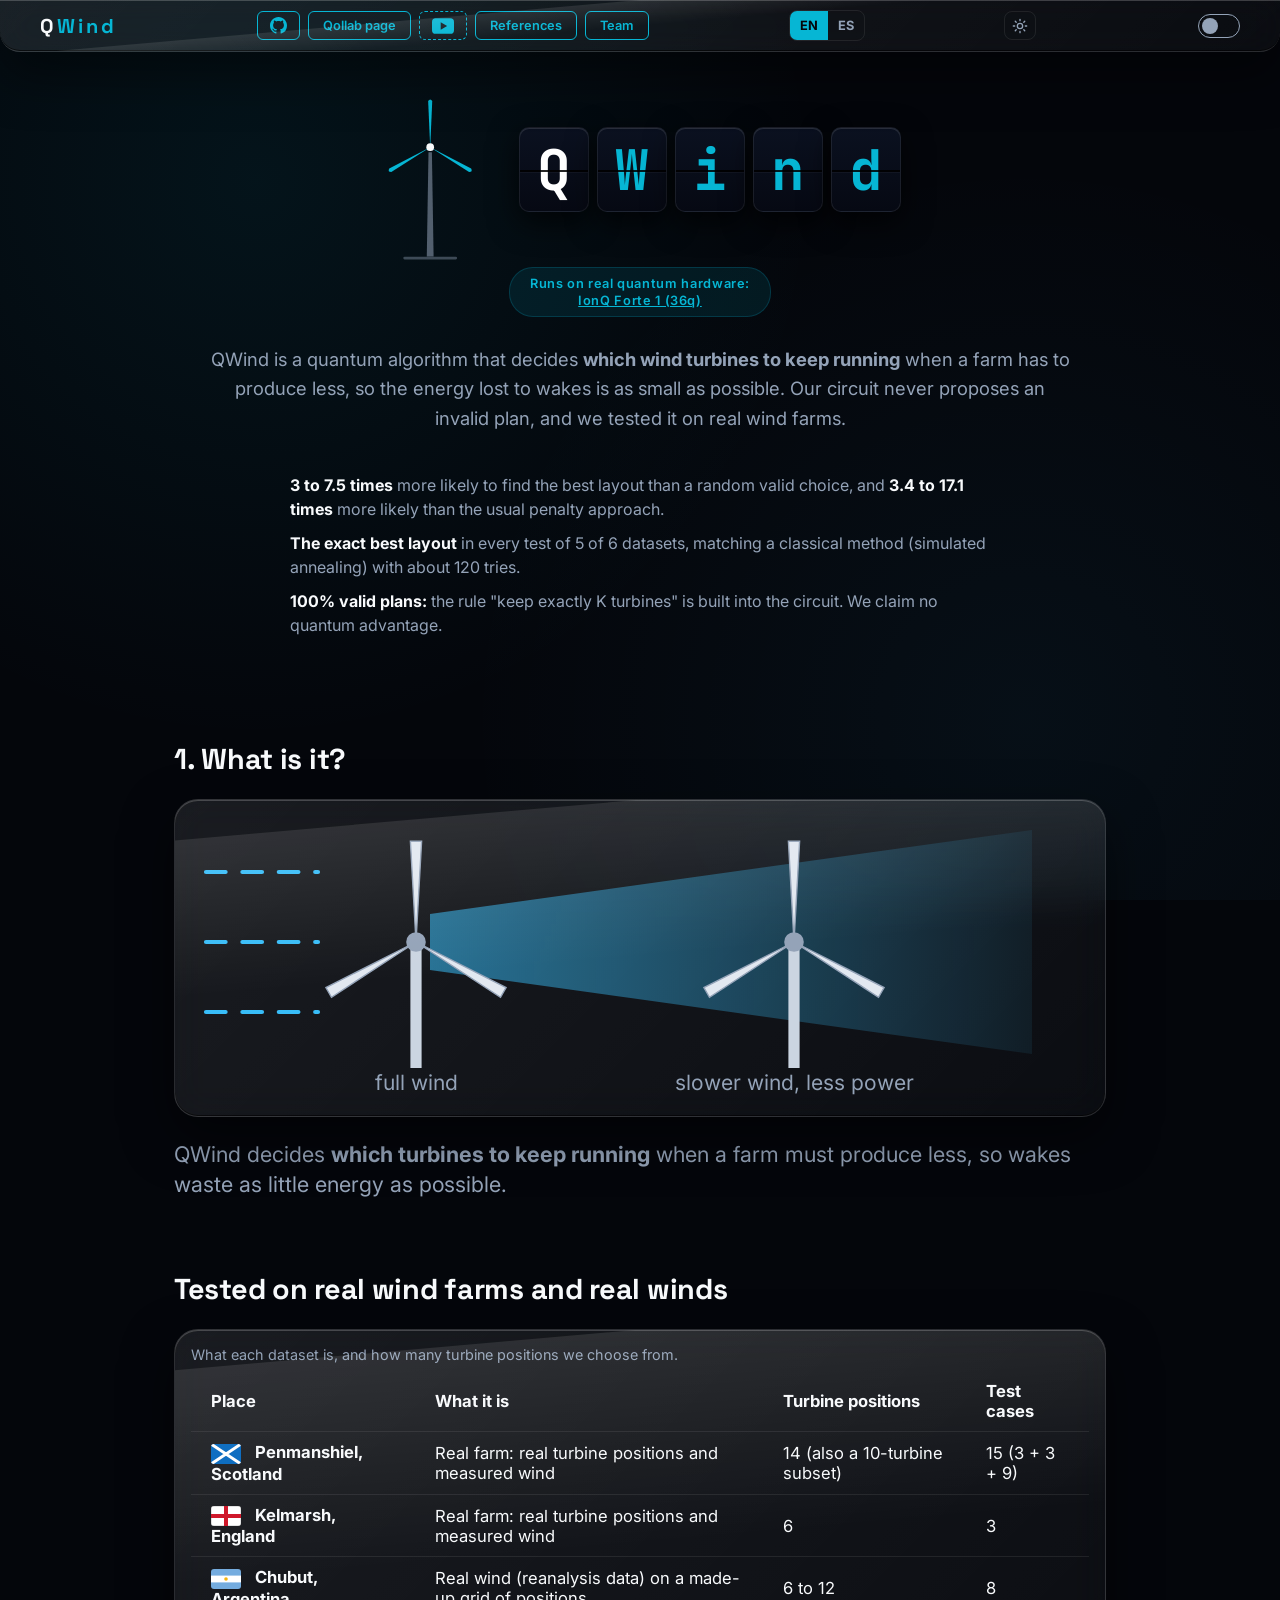
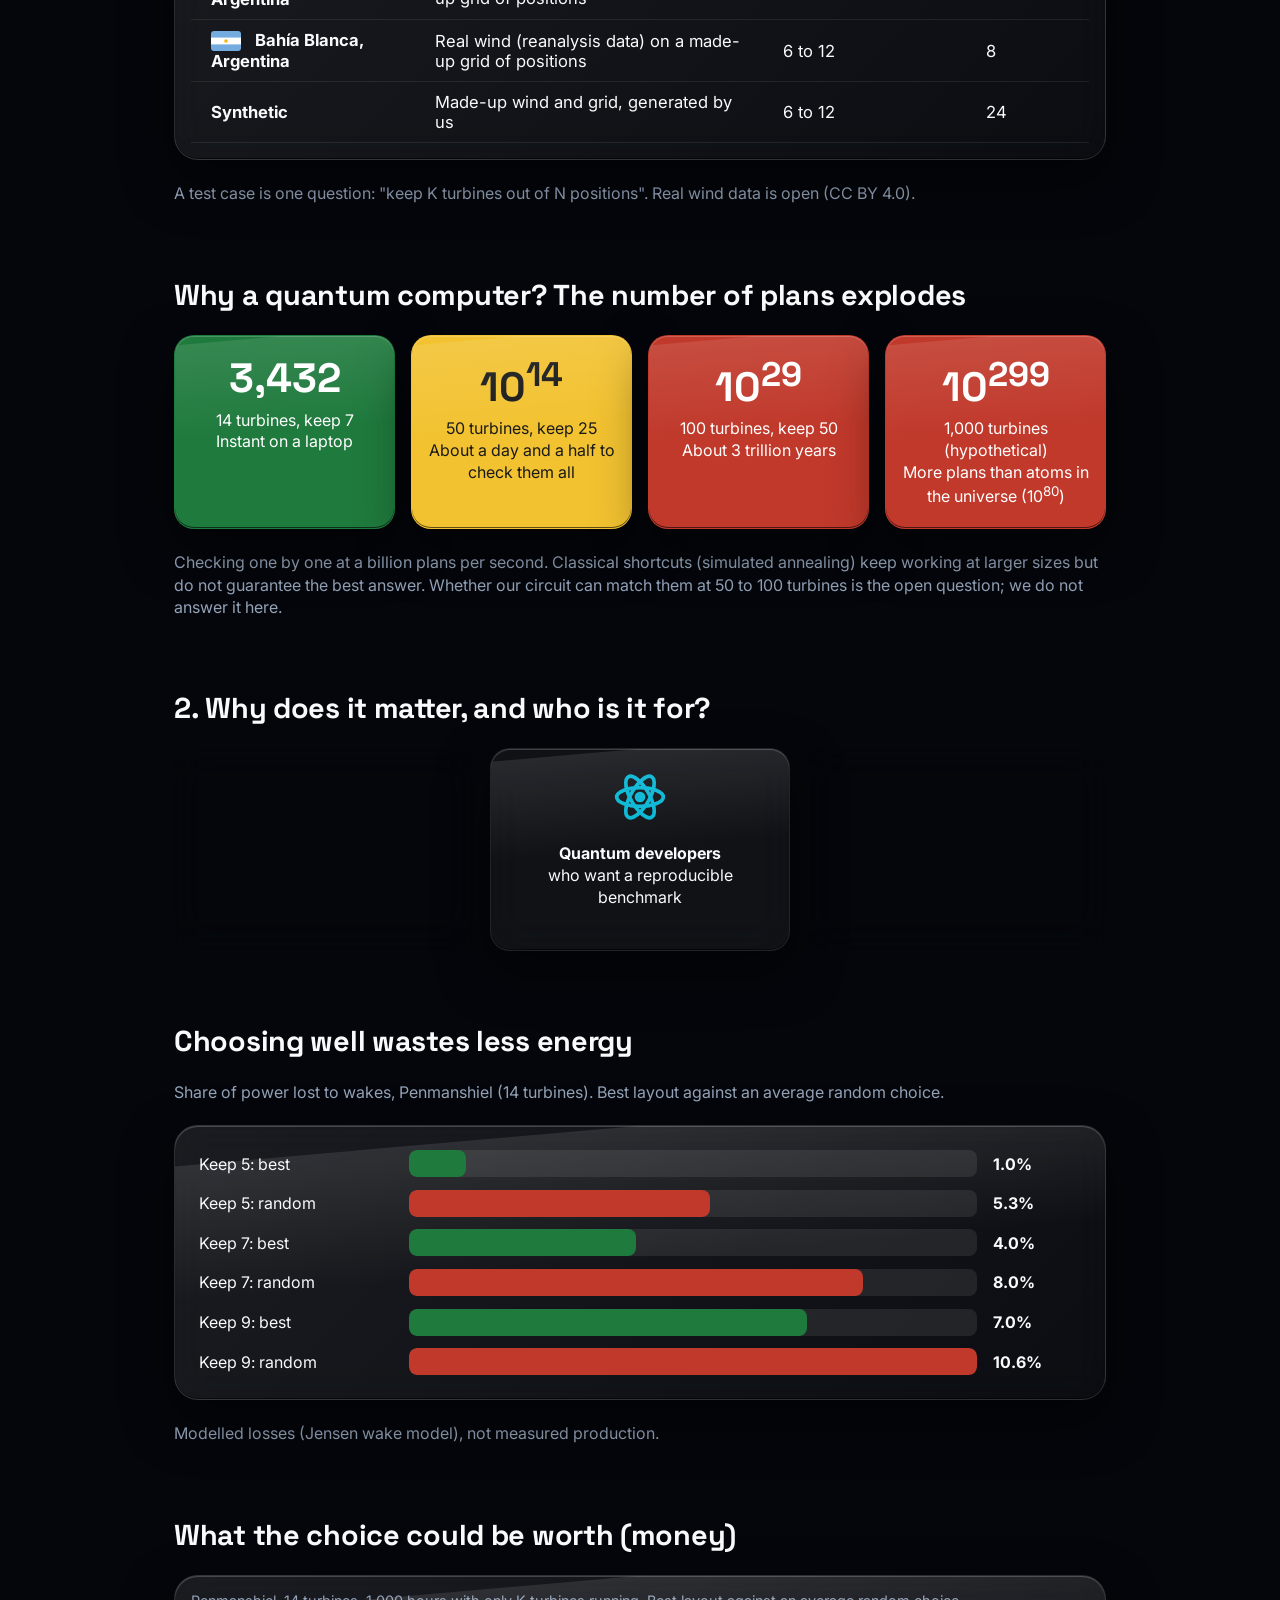
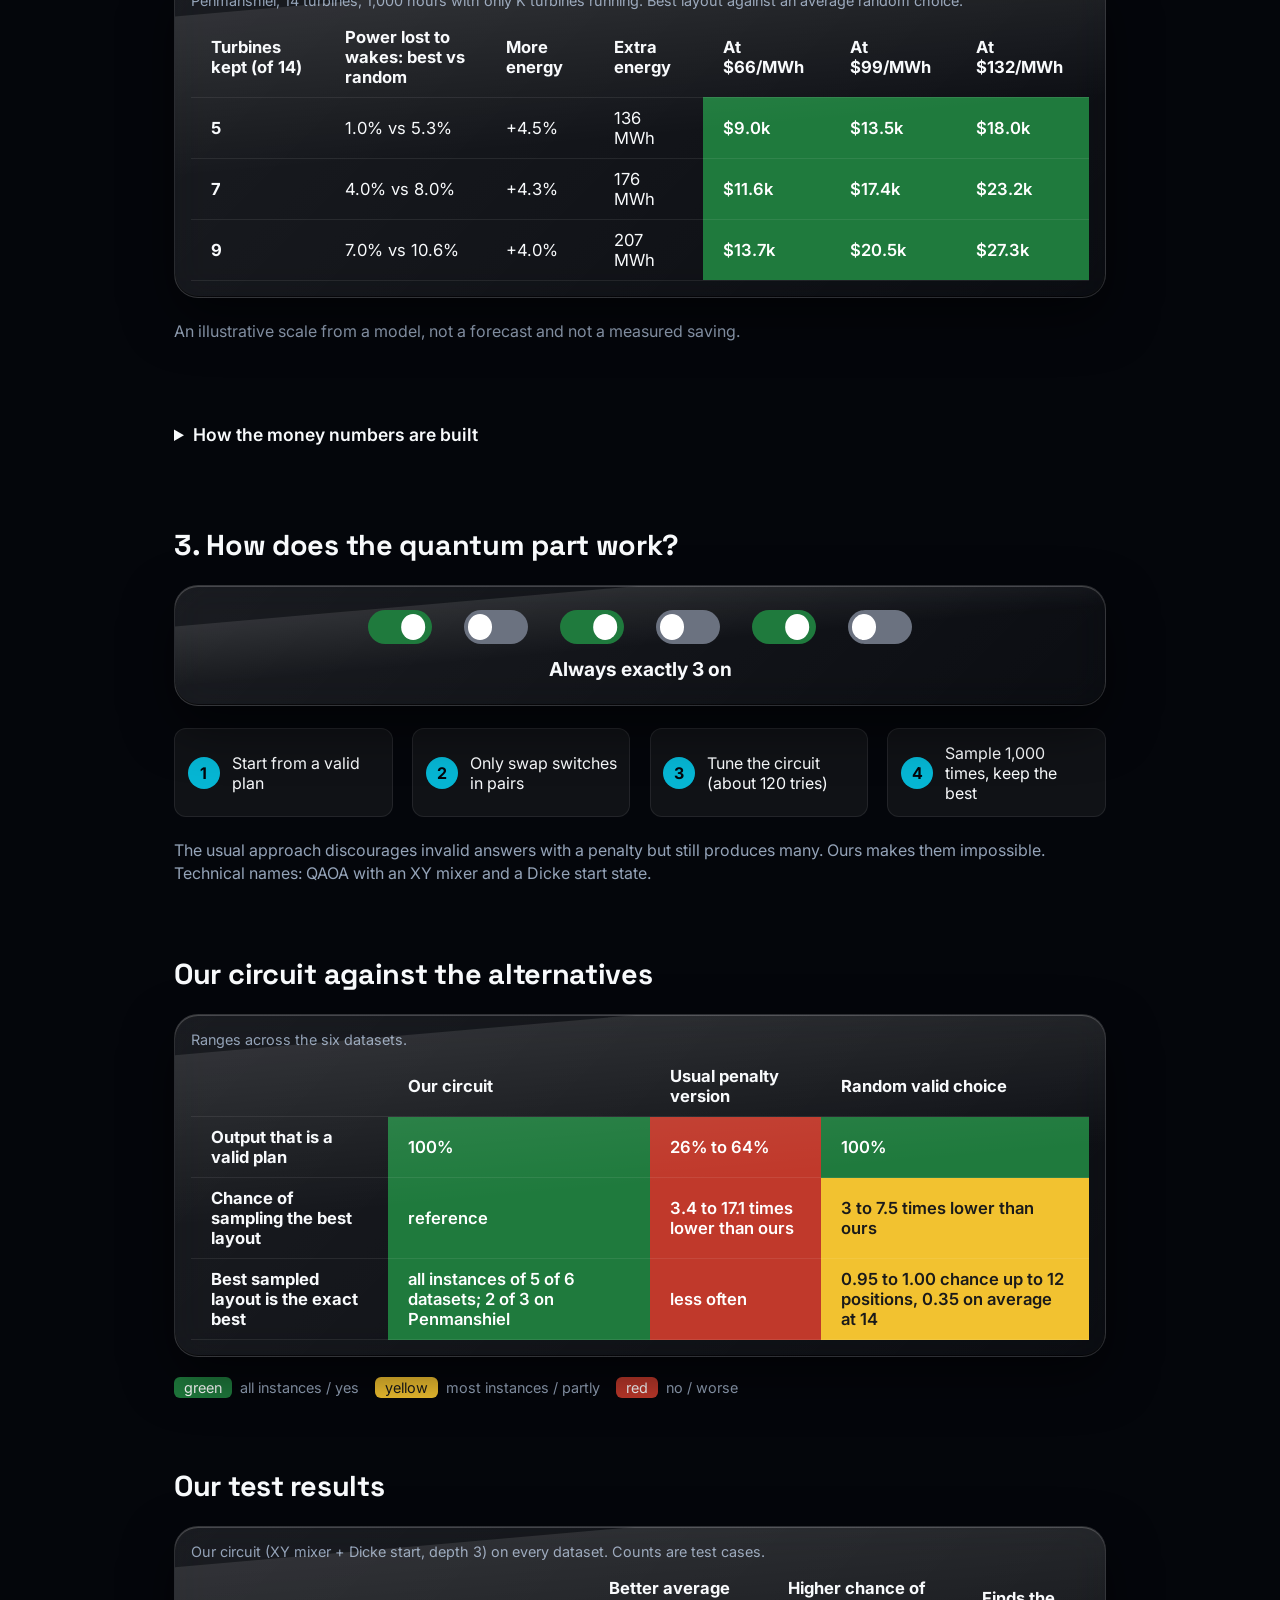
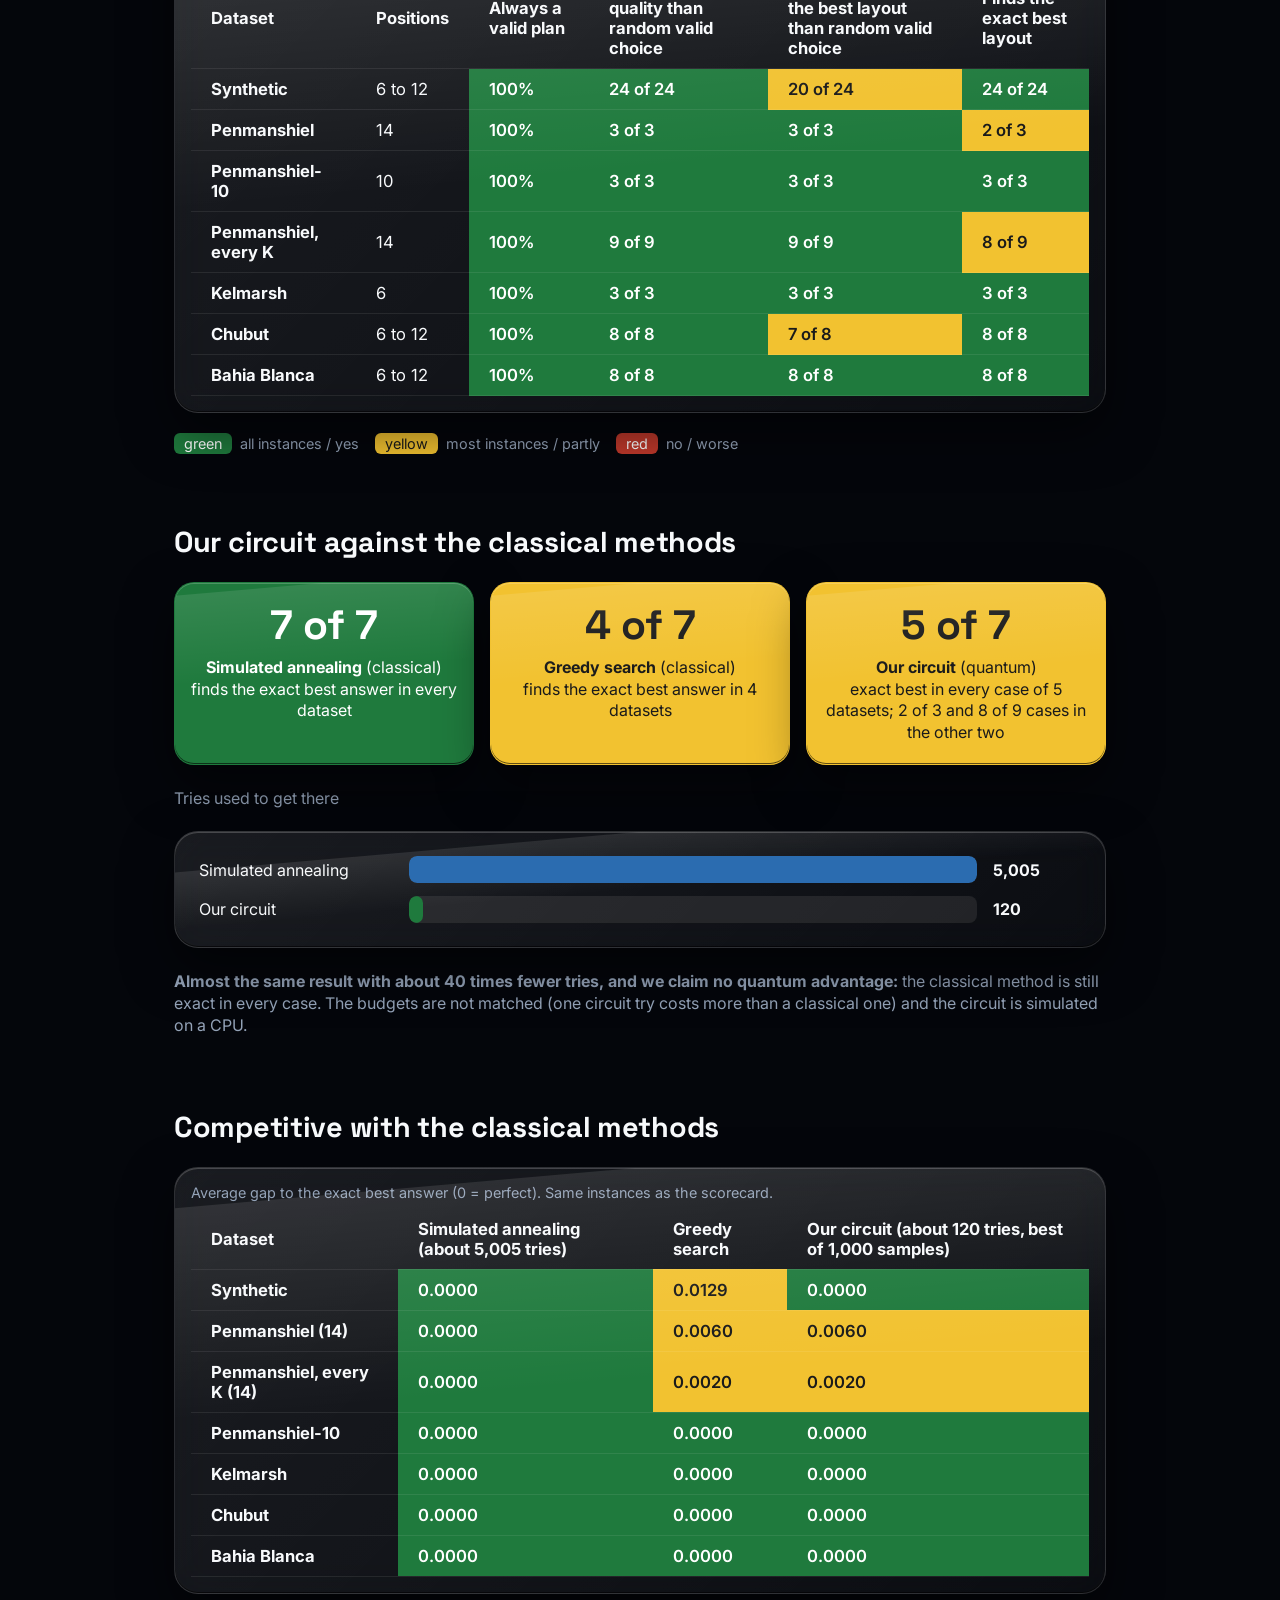
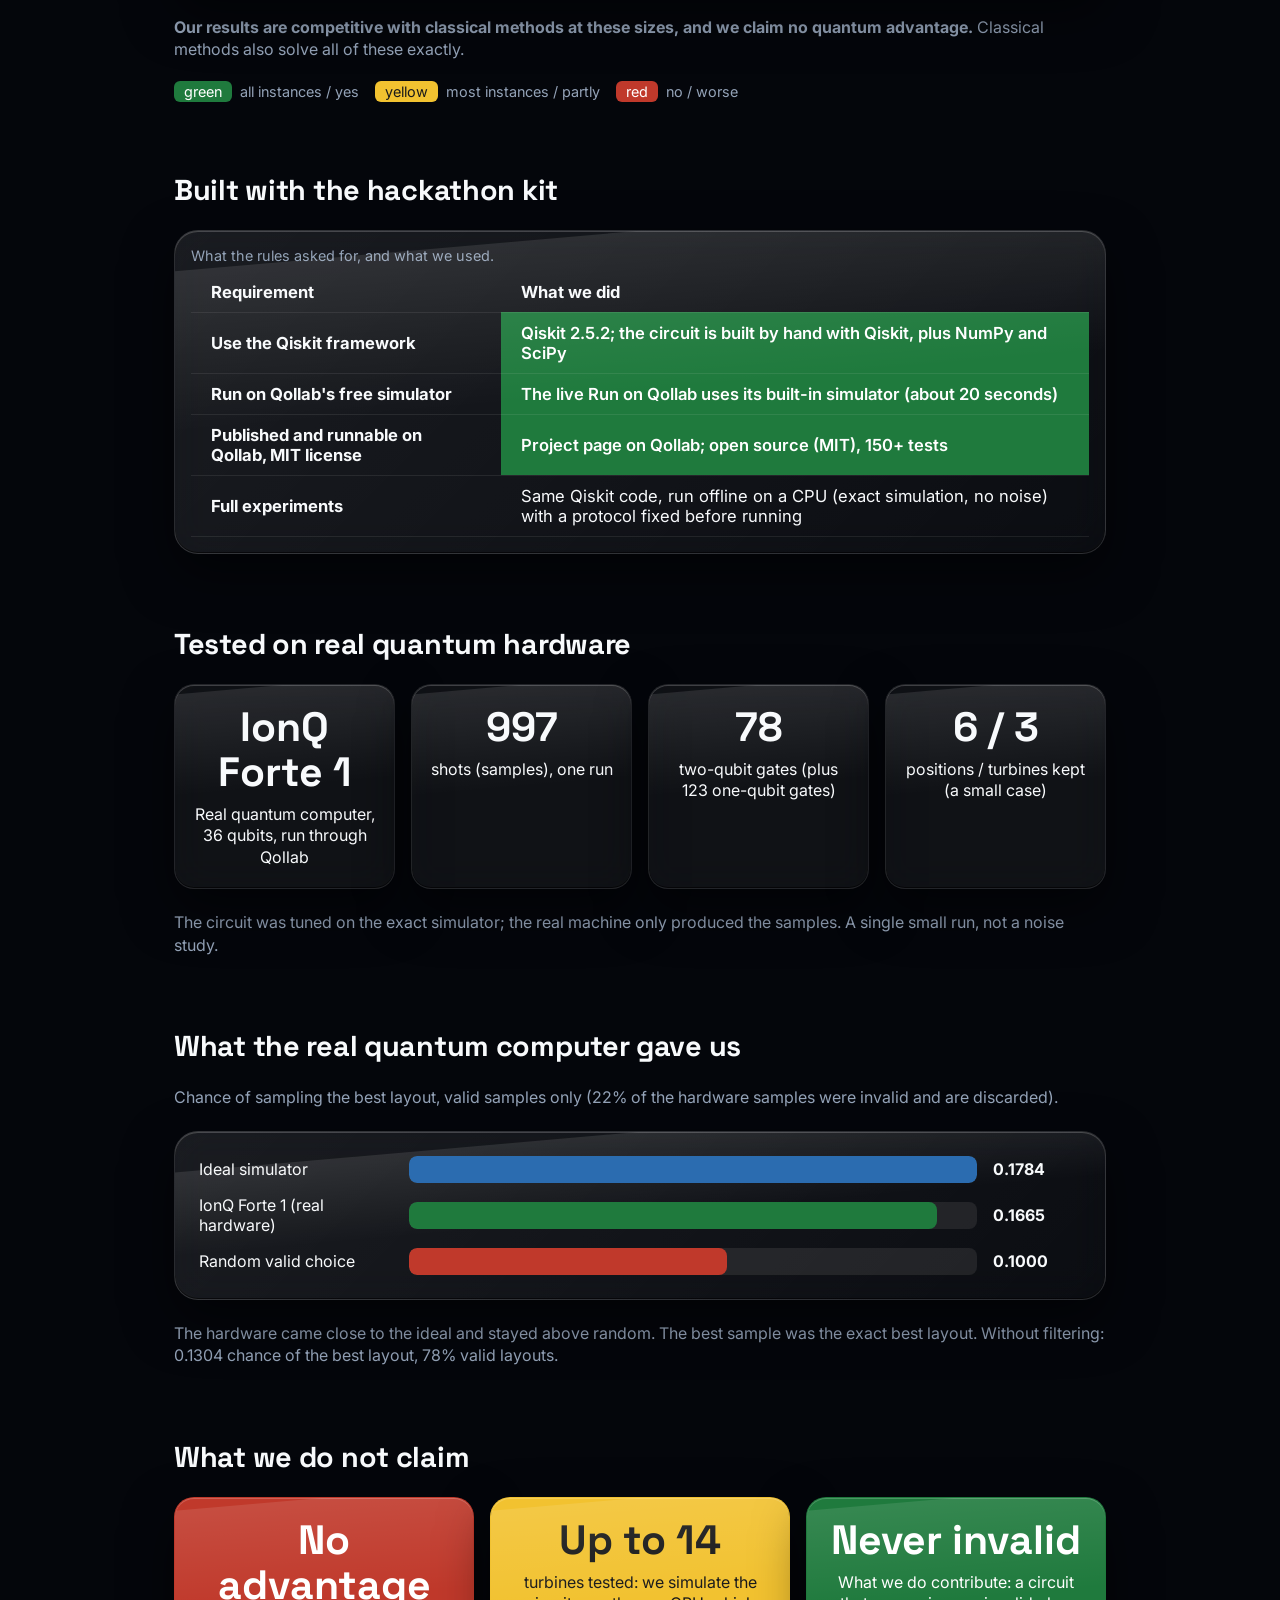
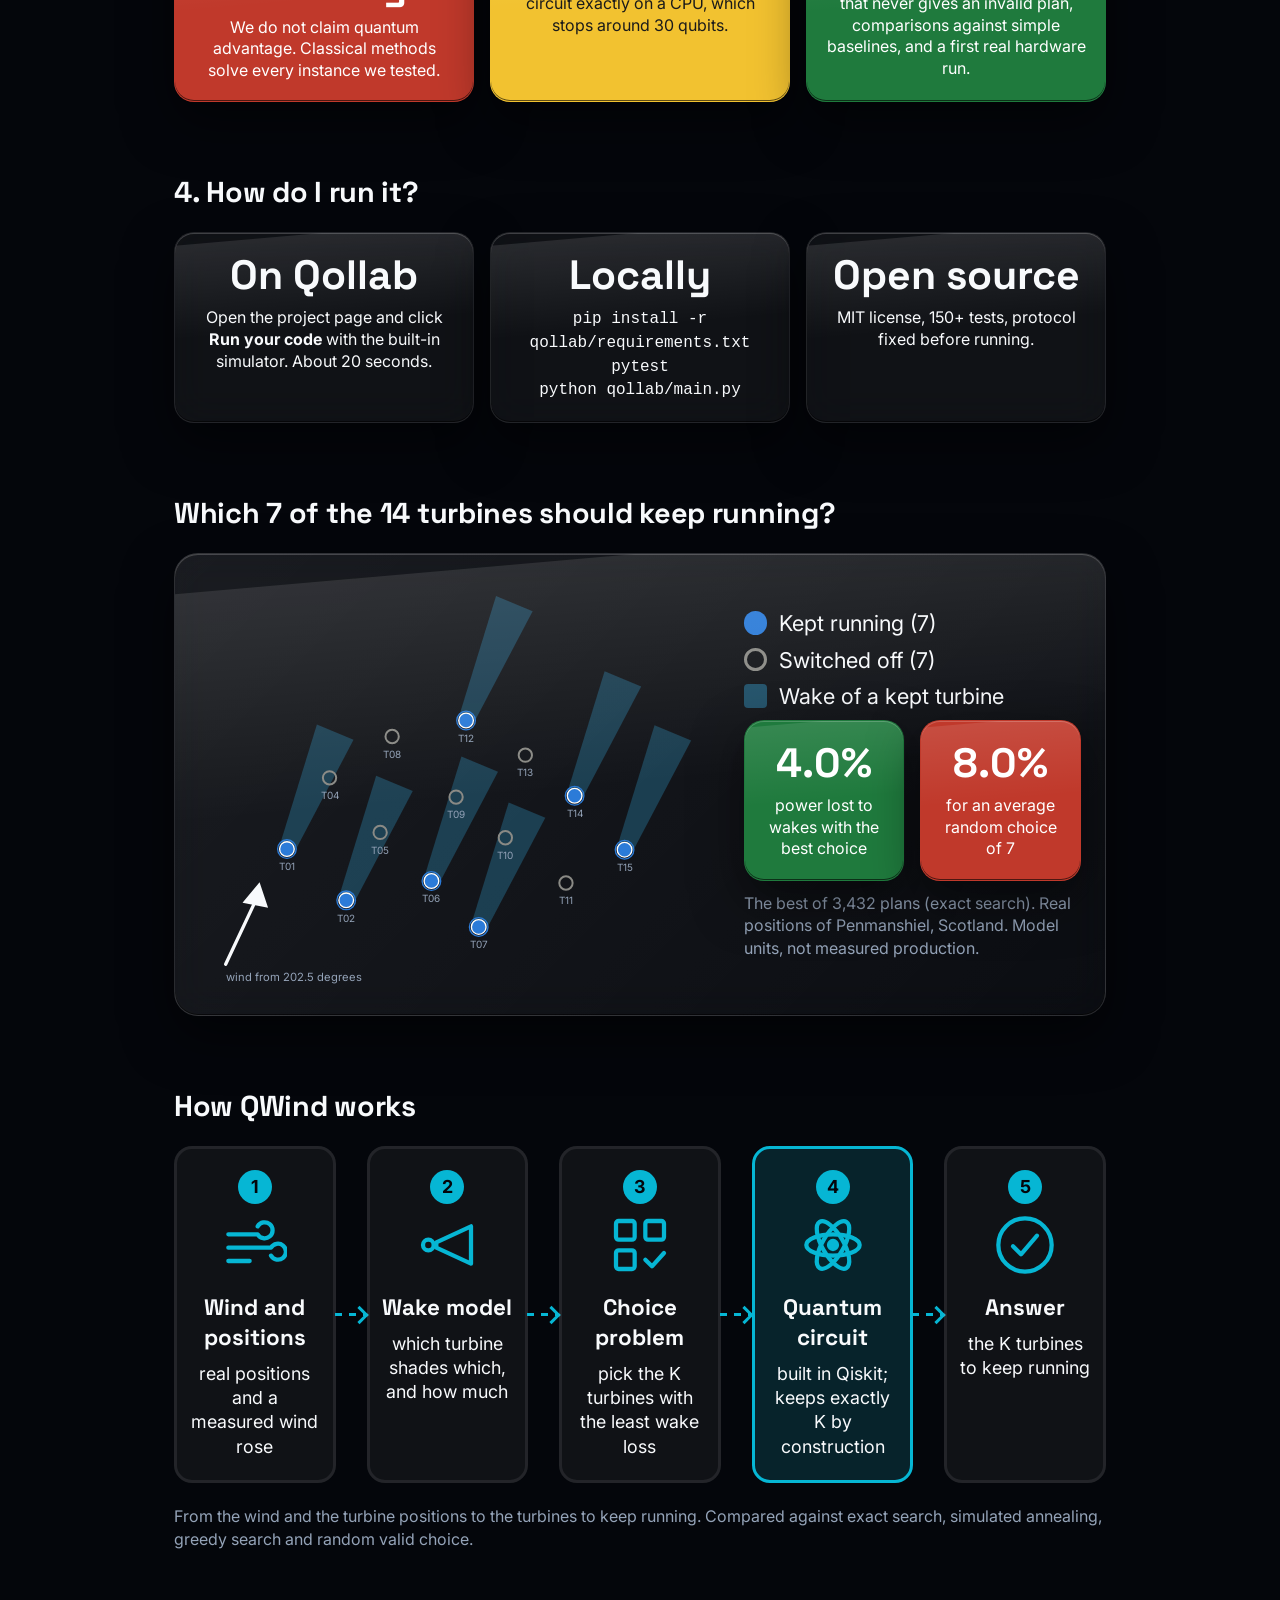
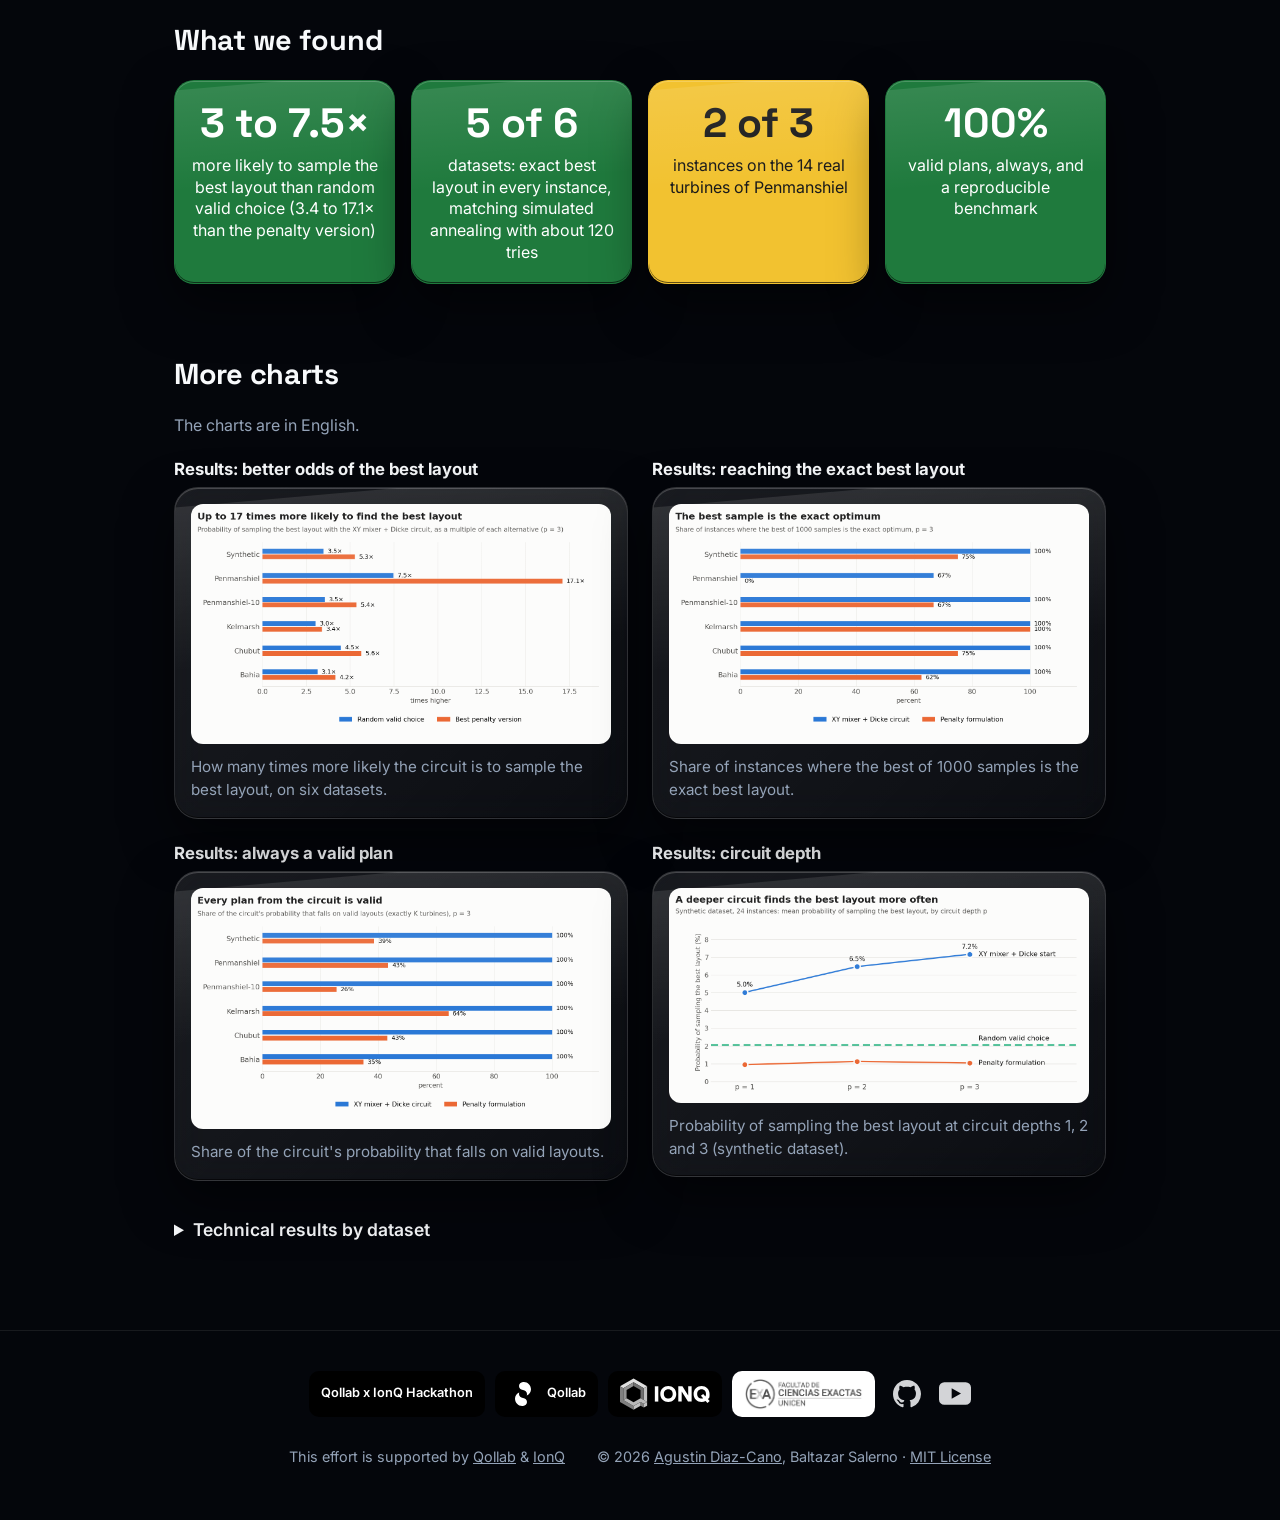
==== commit 335a3578: "feat(web): dark/light theme button, dark by default The light theme no longer follows the OS: the pa" ====
--- a/web/index.html
+++ b/web/index.html
@@ -23,6 +23,10 @@
             var lang = 'en';
             try { var saved = localStorage.getItem('qwind-lang'); if (saved === 'es' || saved === 'en') lang = saved; } catch (e) {}
             document.documentElement.setAttribute('data-ui', lang);
+            // Theme: dark by default (whatever the OS prefers); light only if the visitor chose it with the button.
+            var theme = 'dark';
+            try { if (localStorage.getItem('qwind-theme') === 'light') theme = 'light'; } catch (e) {}
+            document.documentElement.setAttribute('data-theme', theme);
         })();
     </script>
     <link rel="preconnect" href="https://fonts.googleapis.com">
@@ -77,6 +81,7 @@
             <button type="button" class="lang-btn" data-set-lang="en" aria-pressed="true" aria-label="English">EN</button>
             <button type="button" class="lang-btn" data-set-lang="es" aria-pressed="false" aria-label="Español">ES</button>
         </div>
+        <button type="button" class="theme-toggle" id="themeToggle" aria-pressed="false" aria-label="Switch to light mode"><svg class="i-sun" viewBox="0 0 24 24" width="16" height="16" fill="none" stroke="currentColor" stroke-width="2" stroke-linecap="round" aria-hidden="true" focusable="false"><circle cx="12" cy="12" r="4"/><path d="M12 2v2M12 20v2M4.9 4.9l1.4 1.4M17.7 17.7l1.4 1.4M2 12h2M20 12h2M4.9 19.1l1.4-1.4M17.7 6.3l1.4-1.4"/></svg><svg class="i-moon" viewBox="0 0 24 24" width="16" height="16" fill="none" stroke="currentColor" stroke-width="2" stroke-linecap="round" stroke-linejoin="round" aria-hidden="true" focusable="false"><path d="M21 12.8A9 9 0 1111.2 3a7 7 0 009.8 9.8z"/></svg></button>
         <div class="demo-switch">
             <button type="button" class="demo-toggle" id="demoToggle" role="switch" aria-checked="false" aria-label="Demo mode" data-es-label="Modo demo"><span class="knob" aria-hidden="true"></span></button>
             <span class="demo-label">demo</span>
@@ -342,6 +347,33 @@
             });
             apply(current, false);
         })();
+
+        // Dark / light button: dark is the default; the choice is remembered in the browser.
+        (function () {
+            var root = document.documentElement;
+            var button = document.getElementById('themeToggle');
+            if (!button) return;
+            var labels = {
+                en: { dark: 'Switch to light mode', light: 'Switch to dark mode' },
+                es: { dark: 'Cambiar a modo claro', light: 'Cambiar a modo oscuro' }
+            };
+            function theme() { return root.getAttribute('data-theme') === 'light' ? 'light' : 'dark'; }
+            function refresh() {
+                var lang = window.qwindLang ? window.qwindLang() : 'en';
+                var t = theme();
+                button.setAttribute('aria-label', labels[lang][t]);
+                button.setAttribute('title', labels[lang][t]);
+                button.setAttribute('aria-pressed', String(t === 'light'));
+            }
+            button.addEventListener('click', function () {
+                var next = theme() === 'light' ? 'dark' : 'light';
+                root.setAttribute('data-theme', next);
+                try { localStorage.setItem('qwind-theme', next); } catch (e) {}
+                refresh();
+            });
+            document.addEventListener('qwind:lang', refresh);
+            refresh();
+        })();
     </script>
 
     <button type="button" class="to-top" id="toTop" aria-label="Back to top" data-es-label="Volver arriba">
--- a/web/styles.css
+++ b/web/styles.css
@@ -1,4 +1,5 @@
 :root {
+    color-scheme: dark;
     --bg-base: #04060b;
     --border-subtle: rgba(255, 255, 255, 0.08);
     --border-hover: rgba(6, 182, 212, 0.4);
@@ -20,29 +21,28 @@
     --dashed-bg: rgba(0, 0, 0, 0.2);
 }
 
-/* Light mode: the page is dark by default; this only applies to visitors who ask for a light scheme. */
-@media (prefers-color-scheme: light) {
-    :root {
-        --bg-base: #f4f7fb;
-        --border-subtle: rgba(15, 23, 42, 0.12);
-        --border-hover: rgba(14, 116, 144, 0.5);
-        --text-main: #0f172a;
-        --text-muted: #475569;
-        --accent-cyan: #0e7490;
-        --accent-blue: #1d4ed8;
-        --focus: #1d4ed8;
-        --glass-a: rgba(255, 255, 255, 0.9);
-        --glass-b: rgba(255, 255, 255, 0.6);
-        --glass-border: rgba(15, 23, 42, 0.12);
-        --glass-shadow: rgba(15, 23, 42, 0.12);
-        --flap-a: #e2e8f0;
-        --flap-b: #cbd5e1;
-        --flap-text: #0e7490;
-        --glow-a: rgba(14, 116, 144, 0.08);
-        --glow-b: rgba(29, 78, 216, 0.05);
-        --dashed: rgba(15, 23, 42, 0.25);
-        --dashed-bg: rgba(15, 23, 42, 0.04);
-    }
+/* Light mode: the page is dark by default; it only turns light when the visitor presses the theme button. */
+html[data-theme="light"] {
+    color-scheme: light;
+    --bg-base: #f4f7fb;
+    --border-subtle: rgba(15, 23, 42, 0.12);
+    --border-hover: rgba(14, 116, 144, 0.5);
+    --text-main: #0f172a;
+    --text-muted: #475569;
+    --accent-cyan: #0e7490;
+    --accent-blue: #1d4ed8;
+    --focus: #1d4ed8;
+    --glass-a: rgba(255, 255, 255, 0.9);
+    --glass-b: rgba(255, 255, 255, 0.6);
+    --glass-border: rgba(15, 23, 42, 0.12);
+    --glass-shadow: rgba(15, 23, 42, 0.12);
+    --flap-a: #e2e8f0;
+    --flap-b: #cbd5e1;
+    --flap-text: #0e7490;
+    --glow-a: rgba(14, 116, 144, 0.08);
+    --glow-b: rgba(29, 78, 216, 0.05);
+    --dashed: rgba(15, 23, 42, 0.25);
+    --dashed-bg: rgba(15, 23, 42, 0.04);
 }
 
 html {
@@ -755,19 +755,17 @@
 }
 
 /* The navbar stays dark in the light scheme too, so the logo Q is always white. */
-@media (prefers-color-scheme: light) {
-    nav.glass-surface {
-        --bg-base: #04060b;
-        --text-main: #f8fafc;
-        --text-muted: #cbd5e1;
-        --accent-cyan: #22d3ee;
-        --focus: #38bdf8;
-        --border-subtle: rgba(255, 255, 255, 0.14);
-        --border-hover: rgba(34, 211, 238, 0.5);
-        --glass-a: rgba(11, 17, 32, 0.95);
-        --glass-b: rgba(4, 6, 11, 0.9);
-        --glass-border: rgba(255, 255, 255, 0.12);
-    }
+html[data-theme="light"] nav.glass-surface {
+    --bg-base: #04060b;
+    --text-main: #f8fafc;
+    --text-muted: #cbd5e1;
+    --accent-cyan: #22d3ee;
+    --focus: #38bdf8;
+    --border-subtle: rgba(255, 255, 255, 0.14);
+    --border-hover: rgba(34, 211, 238, 0.5);
+    --glass-a: rgba(11, 17, 32, 0.95);
+    --glass-b: rgba(4, 6, 11, 0.9);
+    --glass-border: rgba(255, 255, 255, 0.12);
 }
 
 /* --- NAV LINKS --- */
@@ -878,12 +876,10 @@
 }
 
 /* Big logo: dark flaps in both schemes, with a white Q. */
-@media (prefers-color-scheme: light) {
-    :root {
-        --flap-a: #0b1120;
-        --flap-b: #060913;
-        --flap-text: #22d3ee;
-    }
+html[data-theme="light"] {
+    --flap-a: #0b1120;
+    --flap-b: #060913;
+    --flap-text: #22d3ee;
 }
 
 .split-flap-char[data-target="Q"] {
@@ -1521,10 +1517,8 @@
     --tint: rgba(99, 102, 241, 0.16);
 }
 
-@media (prefers-color-scheme: light) {
-    :root {
-        --tint: rgba(14, 116, 144, 0.12);
-    }
+html[data-theme="light"] {
+    --tint: rgba(14, 116, 144, 0.12);
 }
 
 body {
@@ -1756,3 +1750,10 @@
 .home-lift:hover { border-color: var(--border-hover); box-shadow: 0 25px 60px rgba(6, 182, 212, 0.15); transform: translateY(-2px); }
 .home-story .figure-card figcaption { margin-top: 4px; }
 @media (prefers-reduced-motion: reduce) { .home-lift:hover { transform: none; } }
+
+/* --- Dark / light theme button (shows the icon of the mode it switches to) --- */
+.theme-toggle { display: inline-grid; place-items: center; width: 32px; height: 29px; border: 1px solid var(--border-subtle); border-radius: 8px; background: transparent; color: var(--text-muted); cursor: pointer; transition: color 0.3s ease, border-color 0.3s ease; }
+.theme-toggle:hover { color: var(--accent-cyan); border-color: var(--border-hover); }
+.theme-toggle:focus-visible { outline: 2px solid var(--focus); outline-offset: 2px; }
+html:not([data-theme="light"]) .theme-toggle .i-moon,
+html[data-theme="light"] .theme-toggle .i-sun { display: none; }
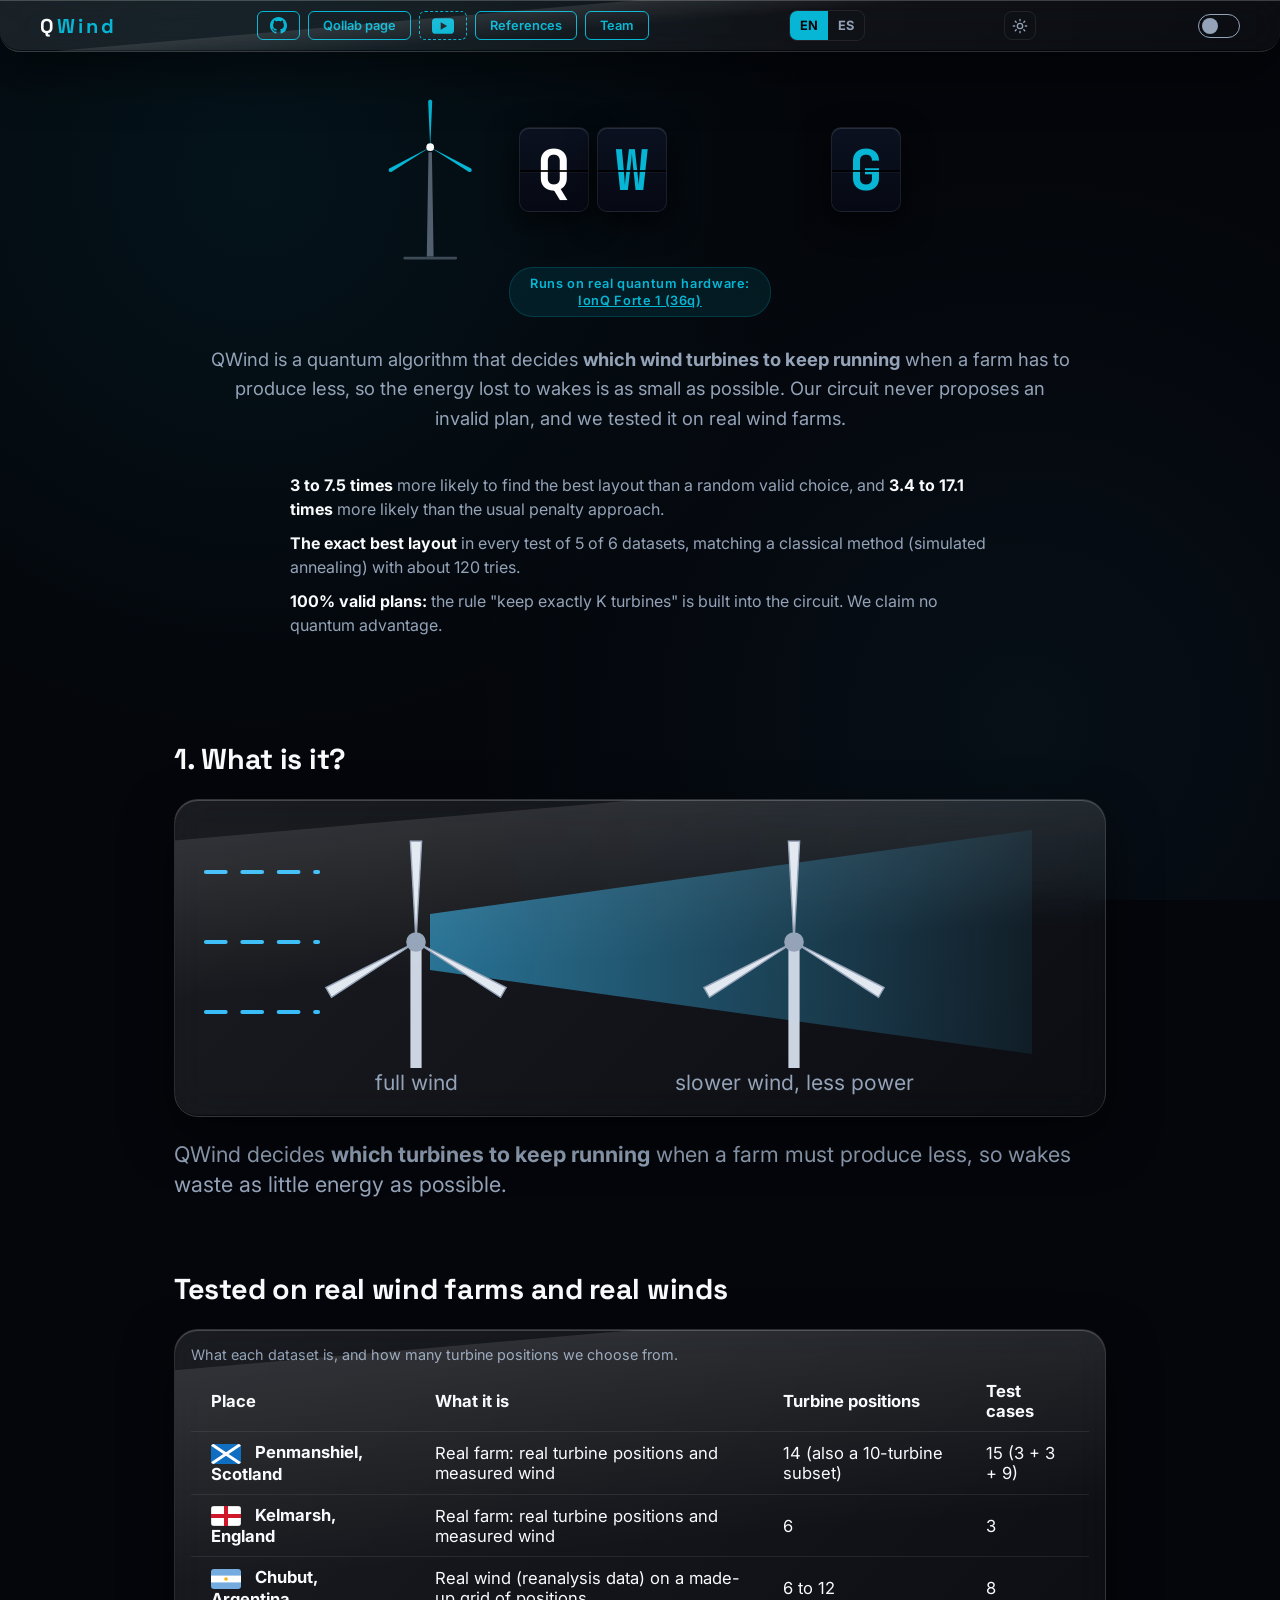
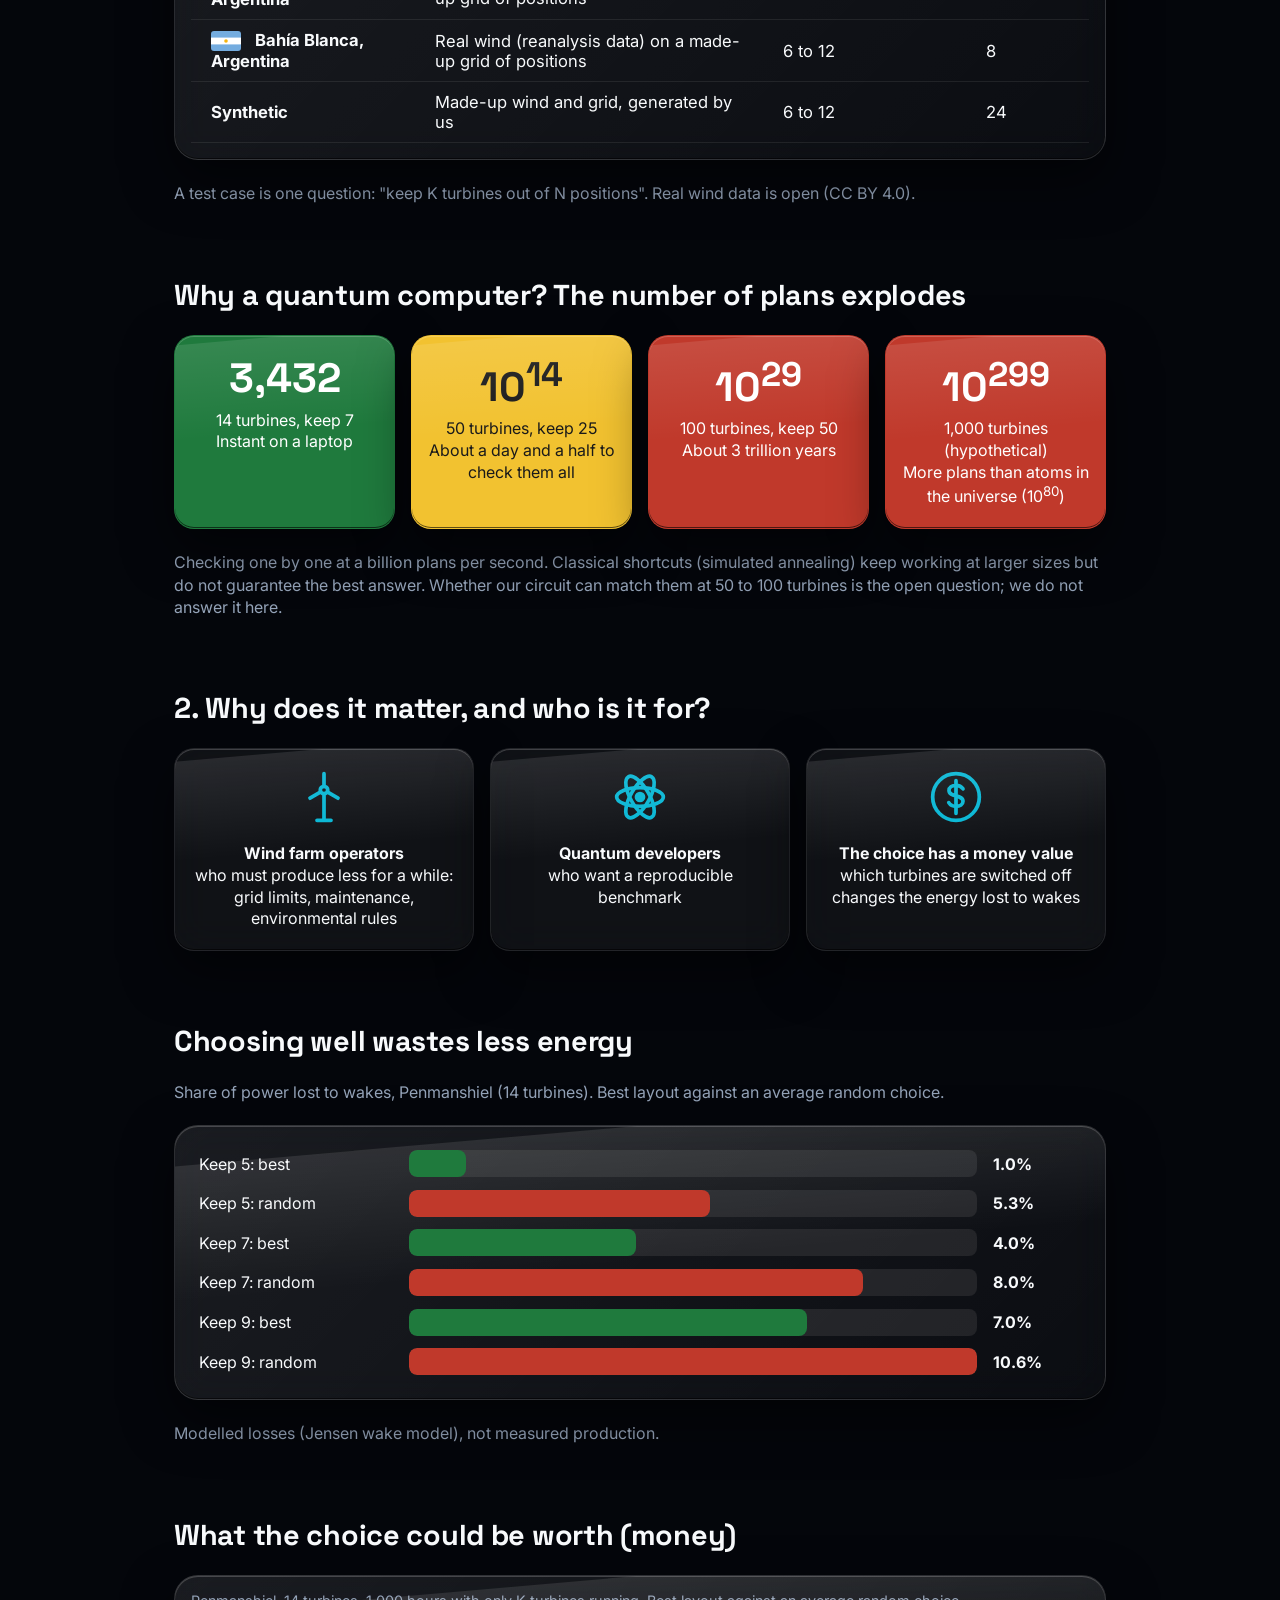
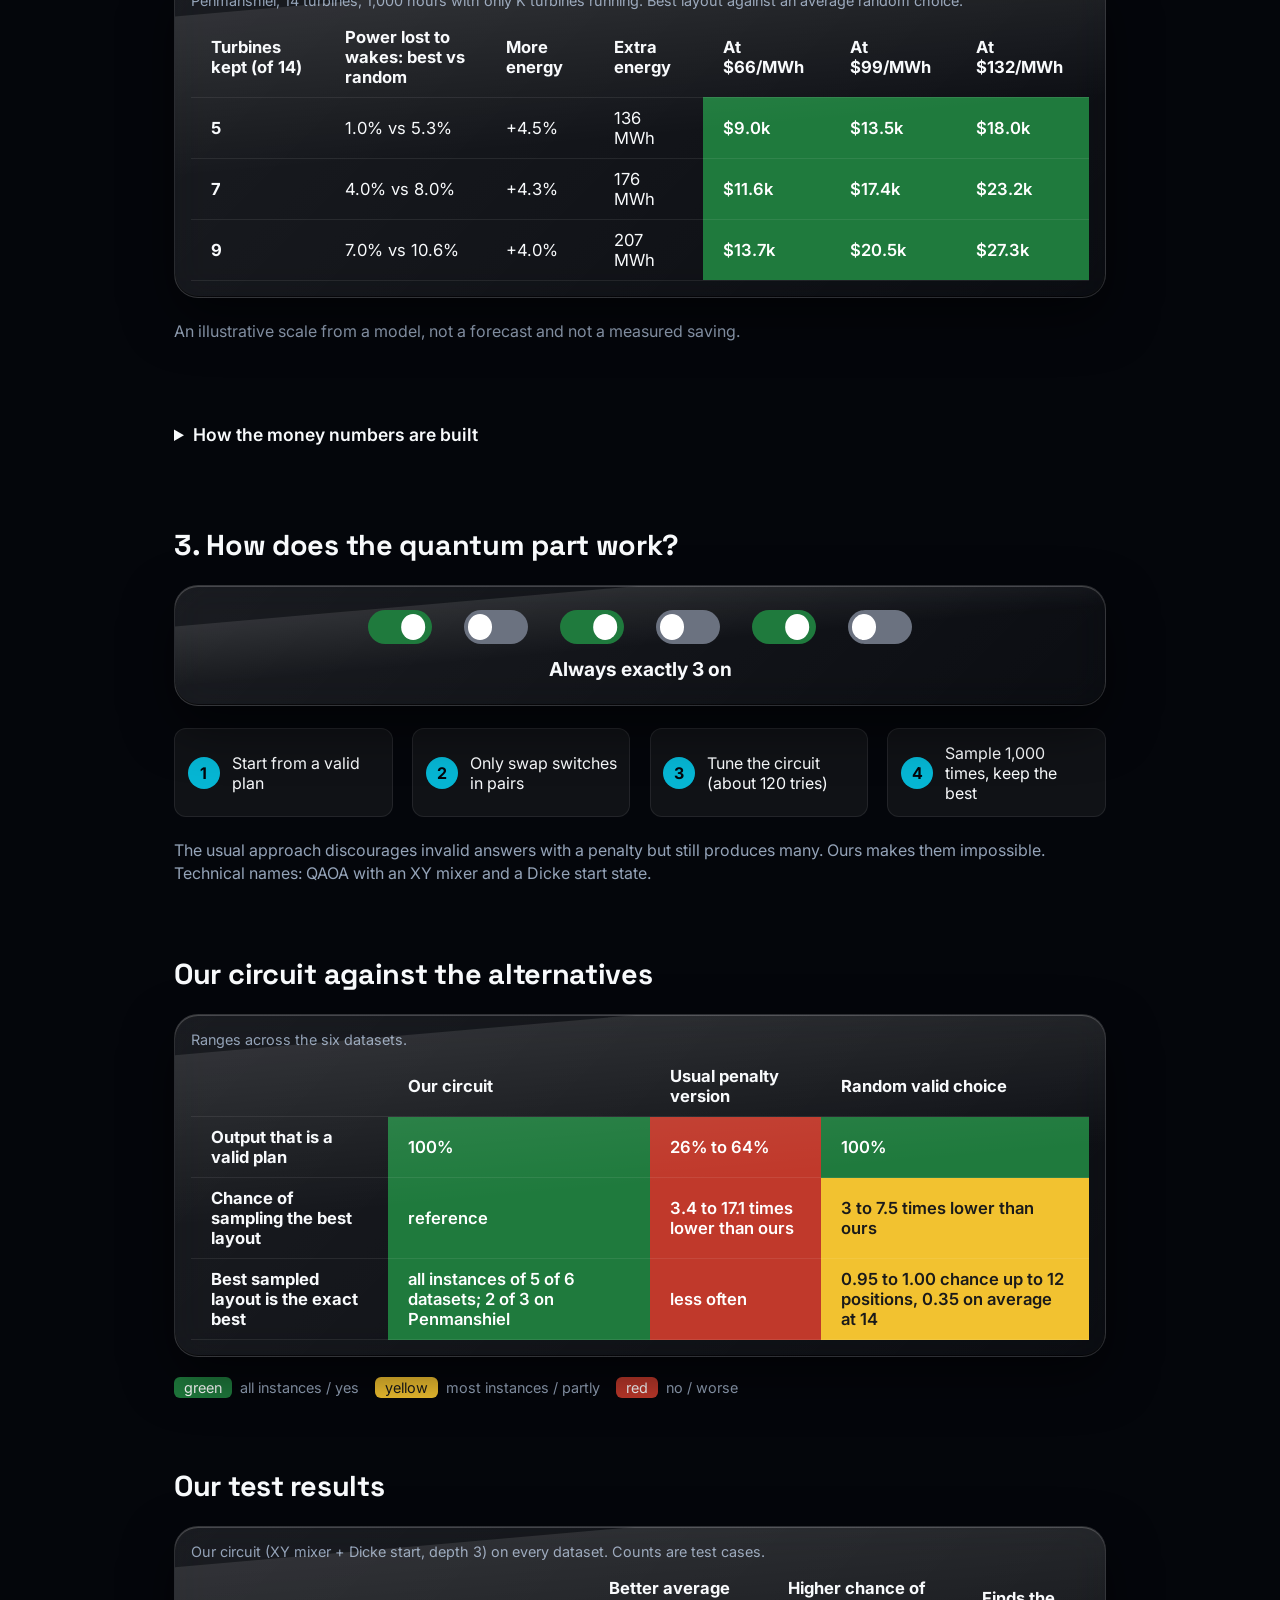
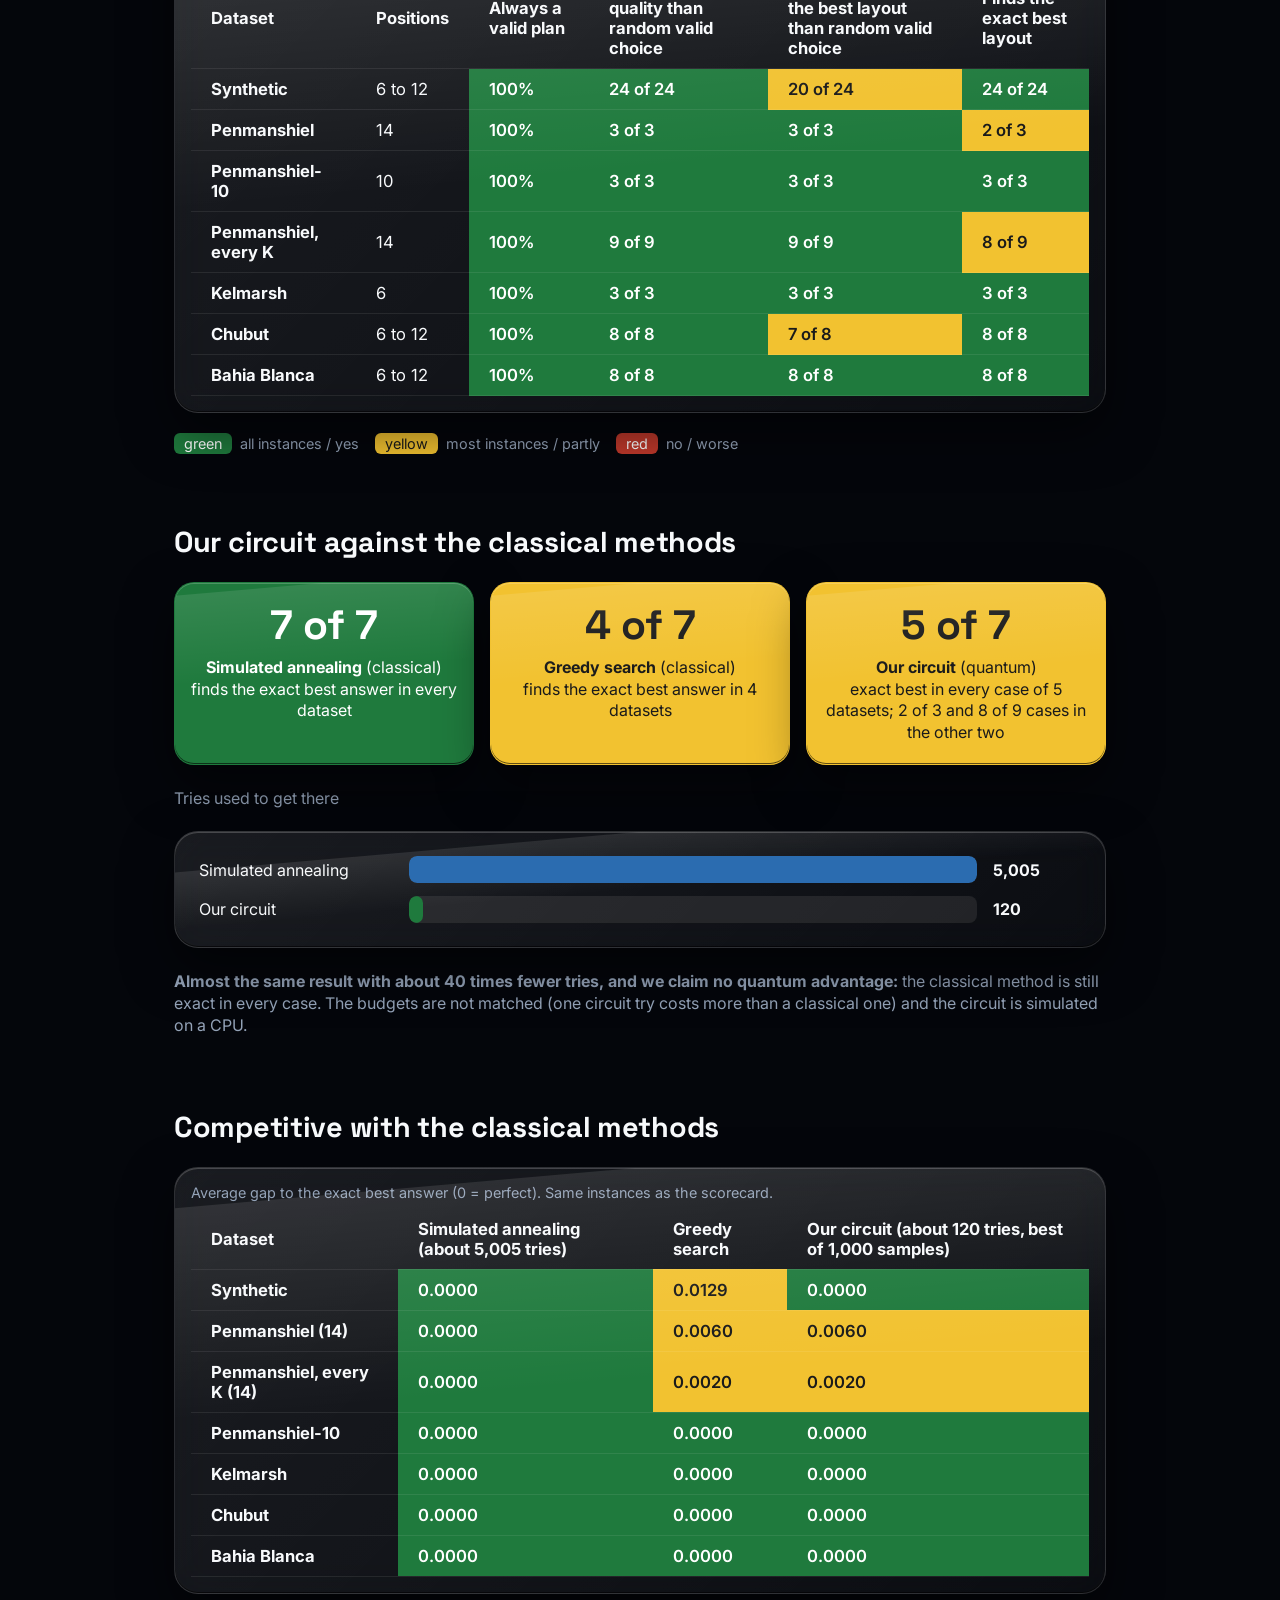
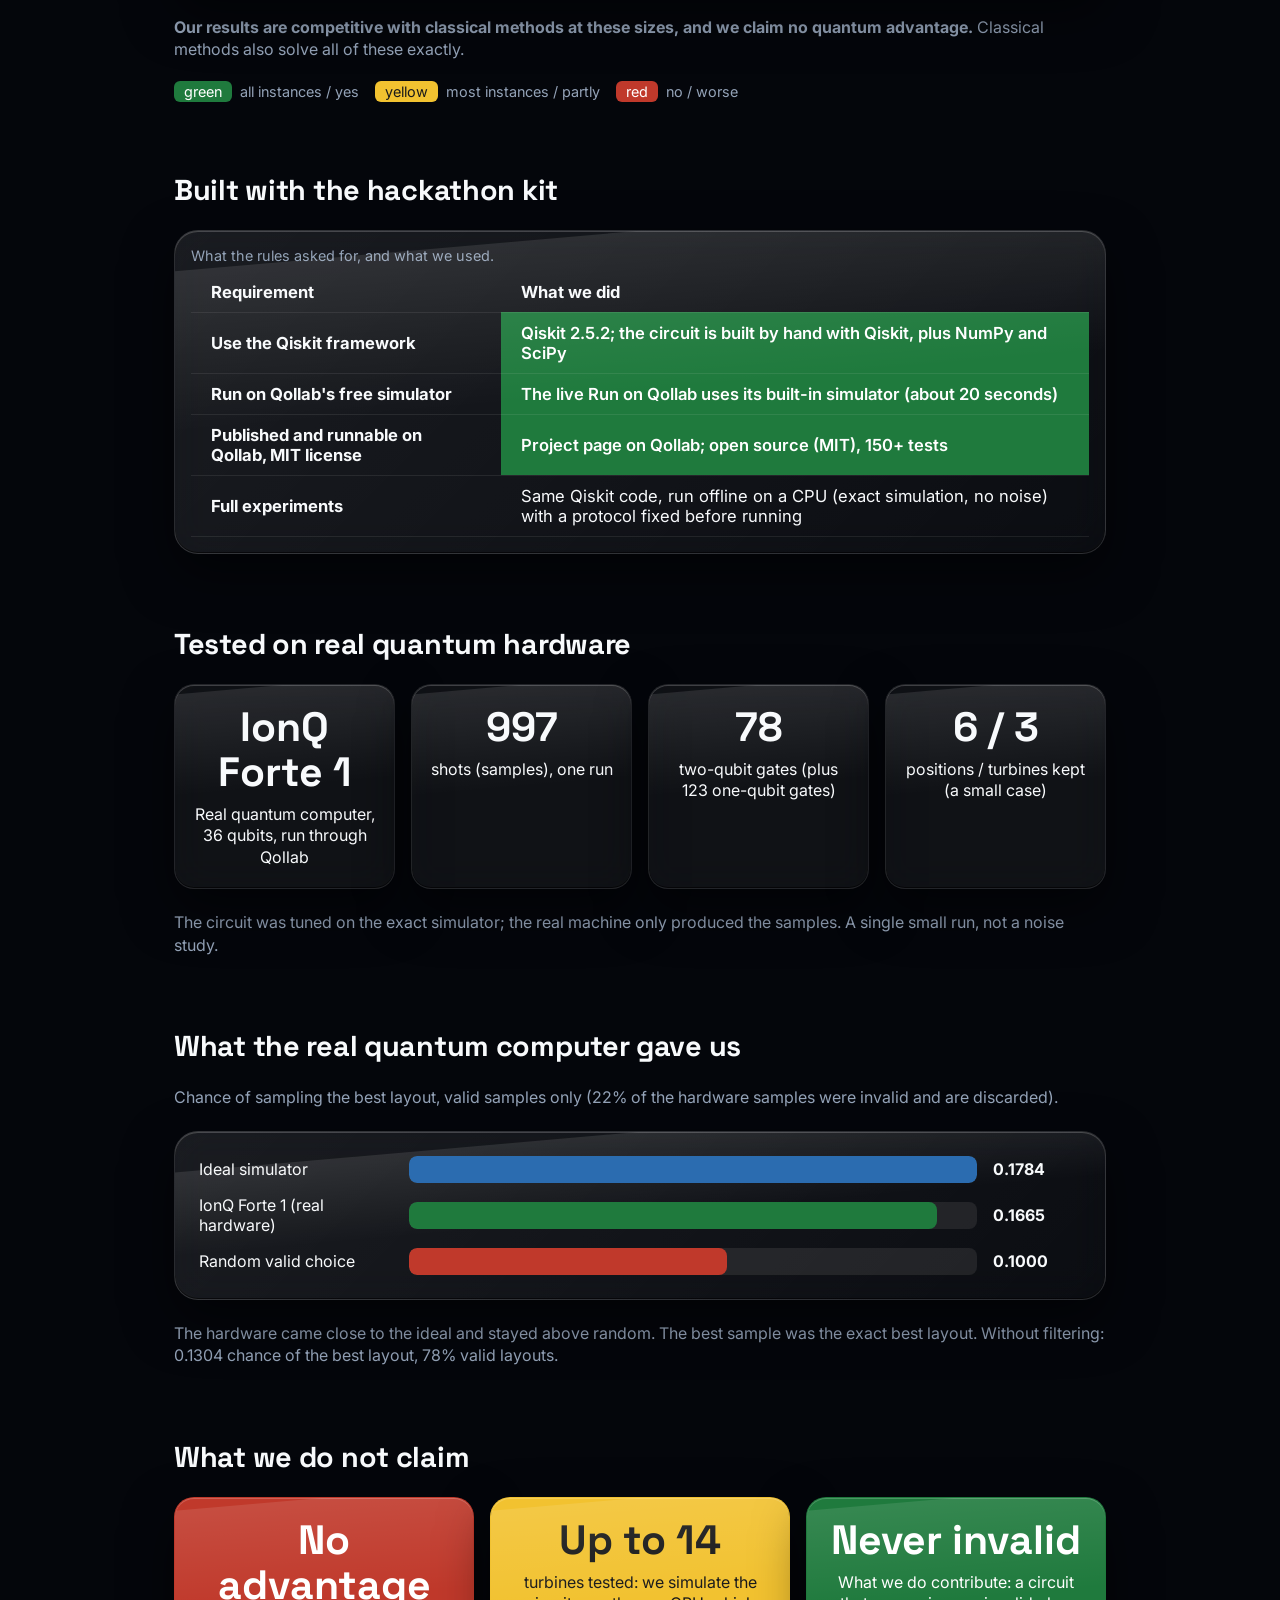
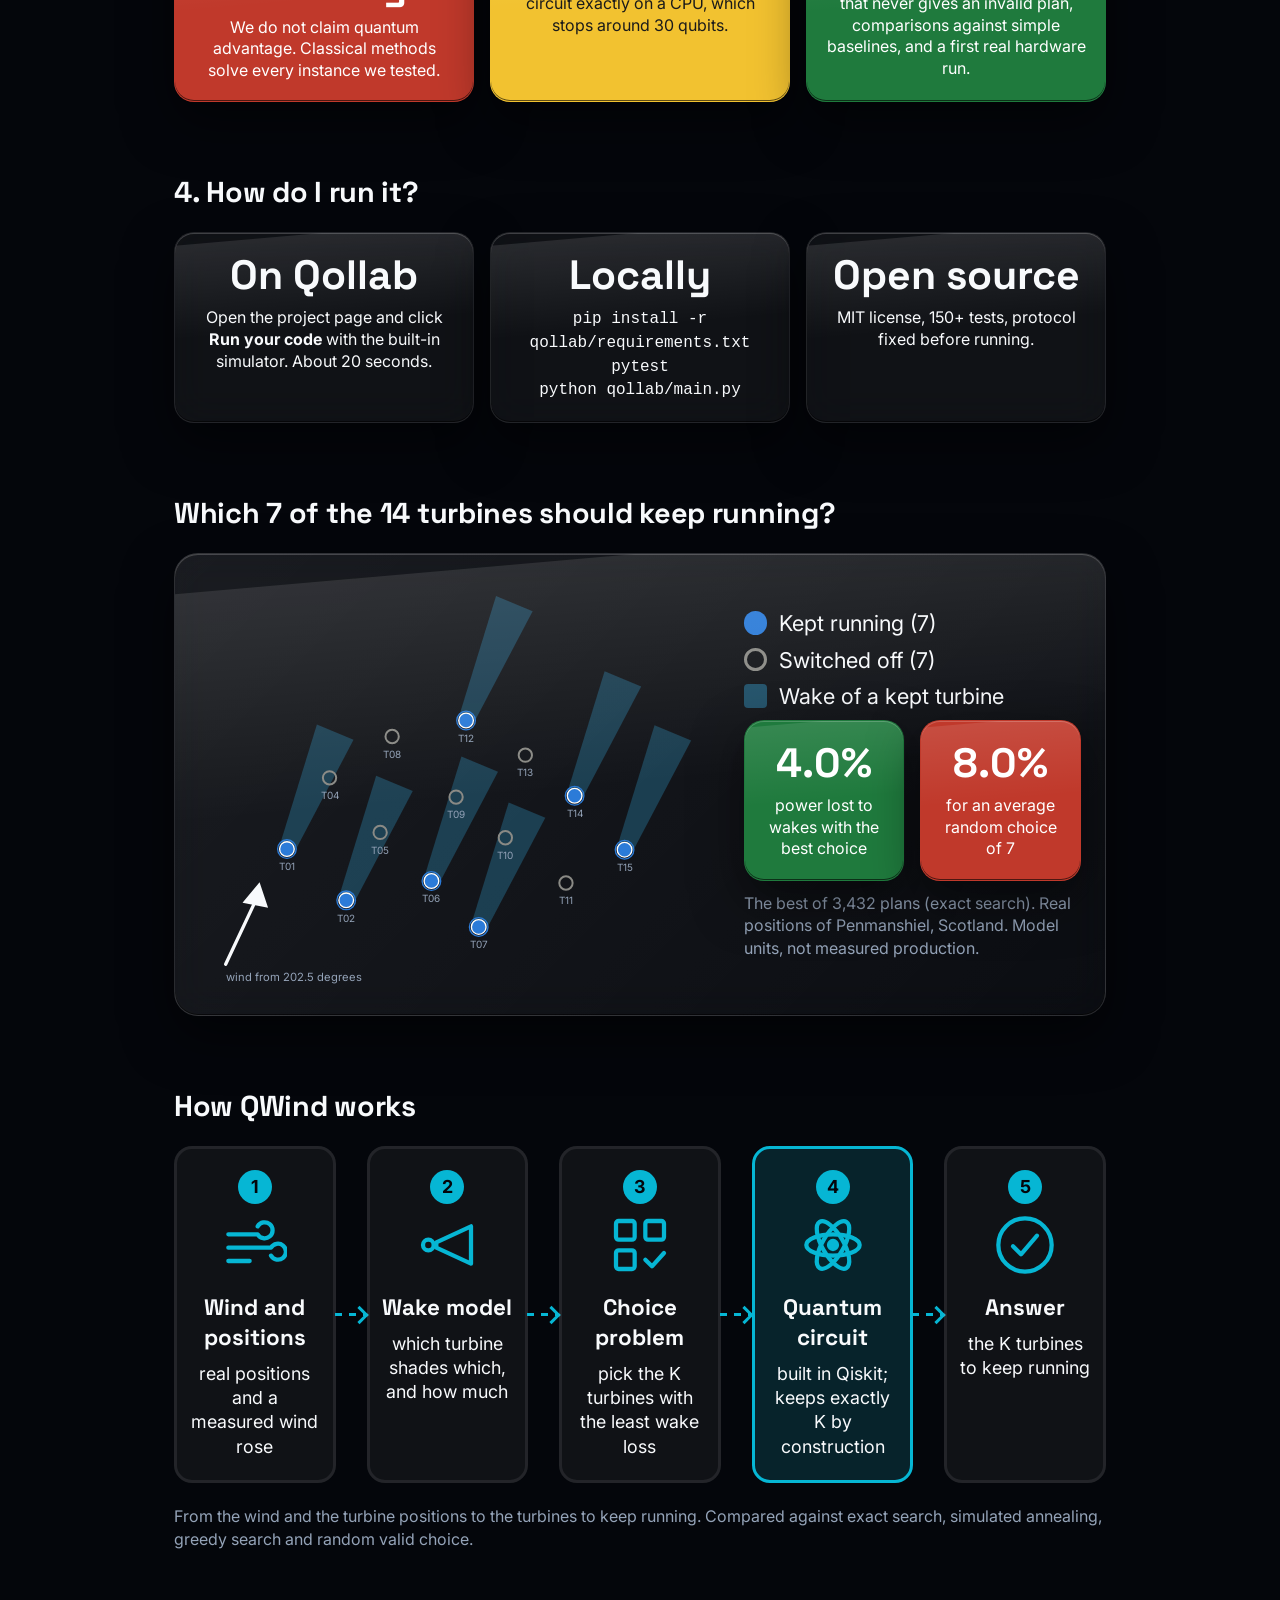
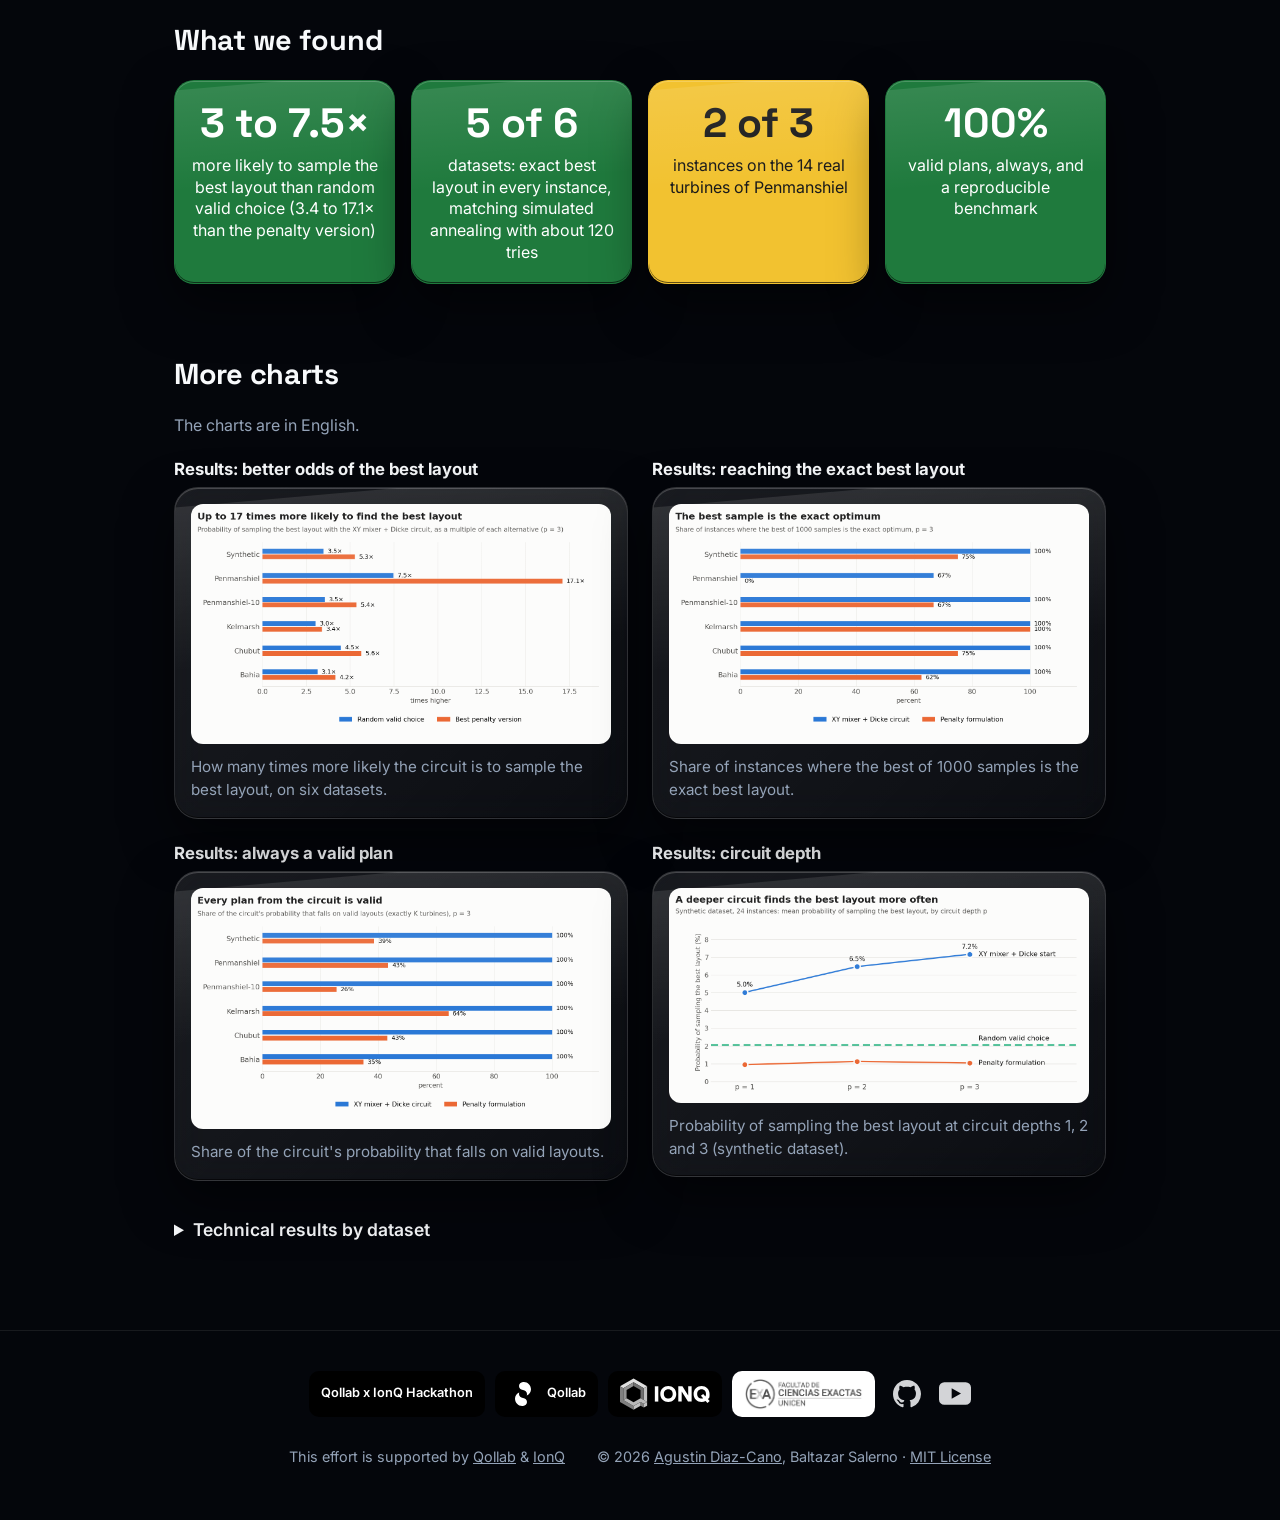
==== commit 2df02d48: "feat(web): short demo switch with a condensed 10-slide presentation A second switch under the demo s" ====
--- a/web/index.html
+++ b/web/index.html
@@ -87,6 +87,10 @@
             <span class="demo-label">demo</span>
         </div>
     </nav>
+    <div class="short-switch" id="shortSwitch" hidden>
+        <button type="button" class="demo-toggle" id="shortToggle" role="switch" aria-checked="false" aria-label="Short demo" data-es-label="Demo corta"><span class="knob" aria-hidden="true"></span></button>
+        <span class="demo-label"><span lang="en" data-lang="en">short demo</span><span lang="es" data-lang="es">demo corta</span></span>
+    </div>
 
     <!-- HERO WITH CYCLING SPLIT-FLAP (generated by scripts/build_story.py) -->
     <header>
@@ -113,7 +117,7 @@
     <!-- MAIN CONTENT: same story as the demo slides, in plain language -->
     <main id="main">
         <div class="home-story" lang="en" data-lang="en">
-        <section class="home-section"><h2 class="section-title">1. What is it?</h2><div class="home-box glass-surface"><svg class="illus" viewBox="0 0 640 200" role="img" aria-label="Two wind turbines in a row. The first turbine leaves a widening wake of slower air; the second turbine stands inside that wake and produces less power."><defs><linearGradient id="wk5" x1="0" x2="1"><stop offset="0" stop-color="#38bdf8" stop-opacity=".55"/><stop offset="1" stop-color="#38bdf8" stop-opacity=".08"/></linearGradient></defs><path class="wind-line" d="M10 40H90M10 90H90M10 140H90" stroke="#38bdf8" stroke-width="3" stroke-linecap="round"/><polygon class="wake" points="170,70 600,10 600,170 170,110" fill="url(#wk5)"/><g transform="translate(160 0)"><rect x="-4" y="95" width="8" height="85" fill="#cbd5e1"/><g transform="translate(0 90)"><g class="spin "><g fill="#e2e8f0" stroke="#94a3b8" stroke-width="1"><path d="M0 0L-4 -72L4 -72Z"/><path d="M0 0L-4 -72L4 -72Z" transform="rotate(120)"/><path d="M0 0L-4 -72L4 -72Z" transform="rotate(240)"/></g></g></g><circle cx="0" cy="90" r="7" fill="#94a3b8"/></g><g transform="translate(430 0)"><rect x="-4" y="95" width="8" height="85" fill="#cbd5e1"/><g transform="translate(0 90)"><g class="spin slow"><g fill="#e2e8f0" stroke="#94a3b8" stroke-width="1"><path d="M0 0L-4 -72L4 -72Z"/><path d="M0 0L-4 -72L4 -72Z" transform="rotate(120)"/><path d="M0 0L-4 -72L4 -72Z" transform="rotate(240)"/></g></g></g><circle cx="0" cy="90" r="7" fill="#94a3b8"/></g><text x="160" y="196" text-anchor="middle" fill="currentColor" font-size="15">full wind</text><text x="430" y="196" text-anchor="middle" fill="currentColor" font-size="15">slower wind, less power</text></svg></div><p class="slide-lead">QWind decides <strong>which turbines to keep running</strong> when a farm must produce less, so wakes waste as little energy as possible.</p></section>
+        <section class="home-section"><h2 class="section-title">1. What is it?</h2><div class="home-box glass-surface"><svg class="illus" viewBox="0 0 640 200" role="img" aria-label="Two wind turbines in a row. The first turbine leaves a widening wake of slower air; the second turbine stands inside that wake and produces less power."><defs><linearGradient id="wk9" x1="0" x2="1"><stop offset="0" stop-color="#38bdf8" stop-opacity=".55"/><stop offset="1" stop-color="#38bdf8" stop-opacity=".08"/></linearGradient></defs><path class="wind-line" d="M10 40H90M10 90H90M10 140H90" stroke="#38bdf8" stroke-width="3" stroke-linecap="round"/><polygon class="wake" points="170,70 600,10 600,170 170,110" fill="url(#wk9)"/><g transform="translate(160 0)"><rect x="-4" y="95" width="8" height="85" fill="#cbd5e1"/><g transform="translate(0 90)"><g class="spin "><g fill="#e2e8f0" stroke="#94a3b8" stroke-width="1"><path d="M0 0L-4 -72L4 -72Z"/><path d="M0 0L-4 -72L4 -72Z" transform="rotate(120)"/><path d="M0 0L-4 -72L4 -72Z" transform="rotate(240)"/></g></g></g><circle cx="0" cy="90" r="7" fill="#94a3b8"/></g><g transform="translate(430 0)"><rect x="-4" y="95" width="8" height="85" fill="#cbd5e1"/><g transform="translate(0 90)"><g class="spin slow"><g fill="#e2e8f0" stroke="#94a3b8" stroke-width="1"><path d="M0 0L-4 -72L4 -72Z"/><path d="M0 0L-4 -72L4 -72Z" transform="rotate(120)"/><path d="M0 0L-4 -72L4 -72Z" transform="rotate(240)"/></g></g></g><circle cx="0" cy="90" r="7" fill="#94a3b8"/></g><text x="160" y="196" text-anchor="middle" fill="currentColor" font-size="15">full wind</text><text x="430" y="196" text-anchor="middle" fill="currentColor" font-size="15">slower wind, less power</text></svg></div><p class="slide-lead">QWind decides <strong>which turbines to keep running</strong> when a farm must produce less, so wakes waste as little energy as possible.</p></section>
         <section class="home-section"><h2 class="section-title">Tested on real wind farms and real winds</h2><div class="home-box glass-surface"><div class="table-wrap"><table class="slide-table slide-table-sm">
                 <caption>What each dataset is, and how many turbine positions we choose from.</caption>
                 <thead><tr><th scope="col">Place</th><th scope="col">What it is</th><th scope="col">Turbine positions</th><th scope="col">Test cases</th></tr></thead>
@@ -182,7 +186,7 @@
                 <figcaption>Probability of sampling the best layout at circuit depths 1, 2 and 3 (synthetic dataset).</figcaption>
             </figure></div></div></section></div>
         <div class="home-story" lang="es" data-lang="es">
-        <section class="home-section"><h2 class="section-title">1. ¿Qué es?</h2><div class="home-box glass-surface"><svg class="illus" viewBox="0 0 640 200" role="img" aria-label="Dos turbinas en fila. La primera deja una estela de aire más lento que se ensancha; la segunda está dentro de esa estela y produce menos energía."><defs><linearGradient id="wk6" x1="0" x2="1"><stop offset="0" stop-color="#38bdf8" stop-opacity=".55"/><stop offset="1" stop-color="#38bdf8" stop-opacity=".08"/></linearGradient></defs><path class="wind-line" d="M10 40H90M10 90H90M10 140H90" stroke="#38bdf8" stroke-width="3" stroke-linecap="round"/><polygon class="wake" points="170,70 600,10 600,170 170,110" fill="url(#wk6)"/><g transform="translate(160 0)"><rect x="-4" y="95" width="8" height="85" fill="#cbd5e1"/><g transform="translate(0 90)"><g class="spin "><g fill="#e2e8f0" stroke="#94a3b8" stroke-width="1"><path d="M0 0L-4 -72L4 -72Z"/><path d="M0 0L-4 -72L4 -72Z" transform="rotate(120)"/><path d="M0 0L-4 -72L4 -72Z" transform="rotate(240)"/></g></g></g><circle cx="0" cy="90" r="7" fill="#94a3b8"/></g><g transform="translate(430 0)"><rect x="-4" y="95" width="8" height="85" fill="#cbd5e1"/><g transform="translate(0 90)"><g class="spin slow"><g fill="#e2e8f0" stroke="#94a3b8" stroke-width="1"><path d="M0 0L-4 -72L4 -72Z"/><path d="M0 0L-4 -72L4 -72Z" transform="rotate(120)"/><path d="M0 0L-4 -72L4 -72Z" transform="rotate(240)"/></g></g></g><circle cx="0" cy="90" r="7" fill="#94a3b8"/></g><text x="160" y="196" text-anchor="middle" fill="currentColor" font-size="15">viento pleno</text><text x="430" y="196" text-anchor="middle" fill="currentColor" font-size="15">viento más lento, menos energía</text></svg></div><p class="slide-lead">QWind decide <strong>qué turbinas dejar funcionando</strong> cuando un parque tiene que producir menos, para que las estelas desperdicien la menor energía posible.</p></section>
+        <section class="home-section"><h2 class="section-title">1. ¿Qué es?</h2><div class="home-box glass-surface"><svg class="illus" viewBox="0 0 640 200" role="img" aria-label="Dos turbinas en fila. La primera deja una estela de aire más lento que se ensancha; la segunda está dentro de esa estela y produce menos energía."><defs><linearGradient id="wk10" x1="0" x2="1"><stop offset="0" stop-color="#38bdf8" stop-opacity=".55"/><stop offset="1" stop-color="#38bdf8" stop-opacity=".08"/></linearGradient></defs><path class="wind-line" d="M10 40H90M10 90H90M10 140H90" stroke="#38bdf8" stroke-width="3" stroke-linecap="round"/><polygon class="wake" points="170,70 600,10 600,170 170,110" fill="url(#wk10)"/><g transform="translate(160 0)"><rect x="-4" y="95" width="8" height="85" fill="#cbd5e1"/><g transform="translate(0 90)"><g class="spin "><g fill="#e2e8f0" stroke="#94a3b8" stroke-width="1"><path d="M0 0L-4 -72L4 -72Z"/><path d="M0 0L-4 -72L4 -72Z" transform="rotate(120)"/><path d="M0 0L-4 -72L4 -72Z" transform="rotate(240)"/></g></g></g><circle cx="0" cy="90" r="7" fill="#94a3b8"/></g><g transform="translate(430 0)"><rect x="-4" y="95" width="8" height="85" fill="#cbd5e1"/><g transform="translate(0 90)"><g class="spin slow"><g fill="#e2e8f0" stroke="#94a3b8" stroke-width="1"><path d="M0 0L-4 -72L4 -72Z"/><path d="M0 0L-4 -72L4 -72Z" transform="rotate(120)"/><path d="M0 0L-4 -72L4 -72Z" transform="rotate(240)"/></g></g></g><circle cx="0" cy="90" r="7" fill="#94a3b8"/></g><text x="160" y="196" text-anchor="middle" fill="currentColor" font-size="15">viento pleno</text><text x="430" y="196" text-anchor="middle" fill="currentColor" font-size="15">viento más lento, menos energía</text></svg></div><p class="slide-lead">QWind decide <strong>qué turbinas dejar funcionando</strong> cuando un parque tiene que producir menos, para que las estelas desperdicien la menor energía posible.</p></section>
         <section class="home-section"><h2 class="section-title">Probado en parques eólicos reales y con vientos reales</h2><div class="home-box glass-surface"><div class="table-wrap"><table class="slide-table slide-table-sm">
                 <caption>Qué es cada conjunto de datos y entre cuántas posiciones de turbina elegimos.</caption>
                 <thead><tr><th scope="col">Lugar</th><th scope="col">Qué es</th><th scope="col">Posiciones de turbina</th><th scope="col">Casos de prueba</th></tr></thead>
@@ -382,17 +386,17 @@
 
     <!-- DEMO MODE: 27 full-screen slides per language, same order as the README, shown only when the Demo switch is on -->
     <div id="demo" hidden>
-        <section class="slide slide-center" id="slide-en-1" lang="en" data-lang="en" aria-label="Slide 1 of 27: QWind" hidden>
+        <section class="slide slide-center" id="slide-en-1" lang="en" data-lang="en" data-deck="full" aria-label="Slide 1 of 27: QWind" hidden>
             <div class="slide-brand"><img class="slide-header-img" src="img/qwind-header.png" alt="QWind, with Qollab, IonQ and Facultad de Ciencias Exactas UNICEN" width="1200" height="250"><svg class="hero-turbine" viewBox="0 0 120 200" width="120" height="200" aria-hidden="true" focusable="false"><path class="ht-tower" d="M58 66H62L64 188H56Z"/><path class="ht-ground" d="M30 190H90" /><g class="ht-blades"><g class="ht-spin"><path d="M60 60L57.6 6Q60 2 62.4 6Z"/><g transform="rotate(120 60 60)"><path d="M60 60L57.6 6Q60 2 62.4 6Z"/></g><g transform="rotate(240 60 60)"><path d="M60 60L57.6 6Q60 2 62.4 6Z"/></g></g></g><circle class="ht-hub" cx="60" cy="60" r="4.5"/></svg></div>
             <p class="slide-lead slide-lead-xl">Quantum Optimization for Wind Farms</p>
             <p class="slide-kicker">Quantum Impact · Hackathon submission (Qollab)</p>
             <p class="slide-support"><strong>This effort is supported by Qollab &amp; IonQ</strong></p>
         </section>
-        <section class="slide " id="slide-en-2" lang="en" data-lang="en" aria-label="Slide 2 of 27: 1. What is it?" hidden>
+        <section class="slide " id="slide-en-2" lang="en" data-lang="en" data-deck="full" aria-label="Slide 2 of 27: 1. What is it?" hidden>
             <h2>1. What is it?</h2>
-            <svg class="illus" viewBox="0 0 640 200" role="img" aria-label="Two wind turbines in a row. The first turbine leaves a widening wake of slower air; the second turbine stands inside that wake and produces less power."><defs><linearGradient id="wk3" x1="0" x2="1"><stop offset="0" stop-color="#38bdf8" stop-opacity=".55"/><stop offset="1" stop-color="#38bdf8" stop-opacity=".08"/></linearGradient></defs><path class="wind-line" d="M10 40H90M10 90H90M10 140H90" stroke="#38bdf8" stroke-width="3" stroke-linecap="round"/><polygon class="wake" points="170,70 600,10 600,170 170,110" fill="url(#wk3)"/><g transform="translate(160 0)"><rect x="-4" y="95" width="8" height="85" fill="#cbd5e1"/><g transform="translate(0 90)"><g class="spin "><g fill="#e2e8f0" stroke="#94a3b8" stroke-width="1"><path d="M0 0L-4 -72L4 -72Z"/><path d="M0 0L-4 -72L4 -72Z" transform="rotate(120)"/><path d="M0 0L-4 -72L4 -72Z" transform="rotate(240)"/></g></g></g><circle cx="0" cy="90" r="7" fill="#94a3b8"/></g><g transform="translate(430 0)"><rect x="-4" y="95" width="8" height="85" fill="#cbd5e1"/><g transform="translate(0 90)"><g class="spin slow"><g fill="#e2e8f0" stroke="#94a3b8" stroke-width="1"><path d="M0 0L-4 -72L4 -72Z"/><path d="M0 0L-4 -72L4 -72Z" transform="rotate(120)"/><path d="M0 0L-4 -72L4 -72Z" transform="rotate(240)"/></g></g></g><circle cx="0" cy="90" r="7" fill="#94a3b8"/></g><text x="160" y="196" text-anchor="middle" fill="currentColor" font-size="15">full wind</text><text x="430" y="196" text-anchor="middle" fill="currentColor" font-size="15">slower wind, less power</text></svg><p class="slide-lead">QWind decides <strong>which turbines to keep running</strong> when a farm must produce less, so wakes waste as little energy as possible.</p>
-        </section>
-        <section class="slide " id="slide-en-3" lang="en" data-lang="en" aria-label="Slide 3 of 27: Tested on real wind farms and real winds" hidden>
+            <svg class="illus" viewBox="0 0 640 200" role="img" aria-label="Two wind turbines in a row. The first turbine leaves a widening wake of slower air; the second turbine stands inside that wake and produces less power."><defs><linearGradient id="wk5" x1="0" x2="1"><stop offset="0" stop-color="#38bdf8" stop-opacity=".55"/><stop offset="1" stop-color="#38bdf8" stop-opacity=".08"/></linearGradient></defs><path class="wind-line" d="M10 40H90M10 90H90M10 140H90" stroke="#38bdf8" stroke-width="3" stroke-linecap="round"/><polygon class="wake" points="170,70 600,10 600,170 170,110" fill="url(#wk5)"/><g transform="translate(160 0)"><rect x="-4" y="95" width="8" height="85" fill="#cbd5e1"/><g transform="translate(0 90)"><g class="spin "><g fill="#e2e8f0" stroke="#94a3b8" stroke-width="1"><path d="M0 0L-4 -72L4 -72Z"/><path d="M0 0L-4 -72L4 -72Z" transform="rotate(120)"/><path d="M0 0L-4 -72L4 -72Z" transform="rotate(240)"/></g></g></g><circle cx="0" cy="90" r="7" fill="#94a3b8"/></g><g transform="translate(430 0)"><rect x="-4" y="95" width="8" height="85" fill="#cbd5e1"/><g transform="translate(0 90)"><g class="spin slow"><g fill="#e2e8f0" stroke="#94a3b8" stroke-width="1"><path d="M0 0L-4 -72L4 -72Z"/><path d="M0 0L-4 -72L4 -72Z" transform="rotate(120)"/><path d="M0 0L-4 -72L4 -72Z" transform="rotate(240)"/></g></g></g><circle cx="0" cy="90" r="7" fill="#94a3b8"/></g><text x="160" y="196" text-anchor="middle" fill="currentColor" font-size="15">full wind</text><text x="430" y="196" text-anchor="middle" fill="currentColor" font-size="15">slower wind, less power</text></svg><p class="slide-lead">QWind decides <strong>which turbines to keep running</strong> when a farm must produce less, so wakes waste as little energy as possible.</p>
+        </section>
+        <section class="slide " id="slide-en-3" lang="en" data-lang="en" data-deck="full" aria-label="Slide 3 of 27: Tested on real wind farms and real winds" hidden>
             <h2>Tested on real wind farms and real winds</h2>
             <table class="slide-table slide-table-sm">
                 <caption>What each dataset is, and how many turbine positions we choose from.</caption>
@@ -400,19 +404,19 @@
                 <tbody><tr><th scope="row"><svg class="flag" viewBox="0 0 30 20" width="30" height="20" role="img" aria-label="Scotland flag"><rect width="30" height="20" fill="#0065bd"/><path d="M0 0L30 20M30 0L0 20" stroke="#fff" stroke-width="3"/></svg> Penmanshiel, Scotland</th><td>Real farm: real turbine positions and measured wind</td><td>14 (also a 10-turbine subset)</td><td>15 (3 + 3 + 9)</td></tr><tr><th scope="row"><svg class="flag" viewBox="0 0 30 20" width="30" height="20" role="img" aria-label="England flag"><rect width="30" height="20" fill="#fff" stroke="#999" stroke-width="0.6"/><path d="M15 0V20M0 10H30" stroke="#ce1124" stroke-width="4"/></svg> Kelmarsh, England</th><td>Real farm: real turbine positions and measured wind</td><td>6</td><td>3</td></tr><tr><th scope="row"><svg class="flag" viewBox="0 0 30 20" width="30" height="20" role="img" aria-label="Argentina flag"><rect width="30" height="20" fill="#74acdf"/><rect y="6.6" width="30" height="6.8" fill="#fff"/><circle cx="15" cy="10" r="1.8" fill="#f6b40e"/></svg> Chubut, Argentina</th><td>Real wind (reanalysis data) on a made-up grid of positions</td><td>6 to 12</td><td>8</td></tr><tr><th scope="row"><svg class="flag" viewBox="0 0 30 20" width="30" height="20" role="img" aria-label="Argentina flag"><rect width="30" height="20" fill="#74acdf"/><rect y="6.6" width="30" height="6.8" fill="#fff"/><circle cx="15" cy="10" r="1.8" fill="#f6b40e"/></svg> Bahía Blanca, Argentina</th><td>Real wind (reanalysis data) on a made-up grid of positions</td><td>6 to 12</td><td>8</td></tr><tr><th scope="row">Synthetic</th><td>Made-up wind and grid, generated by us</td><td>6 to 12</td><td>24</td></tr></tbody>
             </table><p class="slide-note">A test case is one question: &quot;keep K turbines out of N positions&quot;. Real wind data is open (CC BY 4.0).</p>
         </section>
-        <section class="slide " id="slide-en-4" lang="en" data-lang="en" aria-label="Slide 4 of 27: Why a quantum computer? The number of plans explodes" hidden>
+        <section class="slide " id="slide-en-4" lang="en" data-lang="en" data-deck="full" aria-label="Slide 4 of 27: Why a quantum computer? The number of plans explodes" hidden>
             <h2>Why a quantum computer? The number of plans explodes</h2>
             <div class="cards cards-4"><div class="card tl tl-green"><div class="card-big">3,432</div><div class="card-label">14 turbines, keep 7<br>Instant on a laptop</div></div><div class="card tl tl-yellow"><div class="card-big">10<sup>14</sup></div><div class="card-label">50 turbines, keep 25<br>About a day and a half to check them all</div></div><div class="card tl tl-red"><div class="card-big">10<sup>29</sup></div><div class="card-label">100 turbines, keep 50<br>About 3 trillion years</div></div><div class="card tl tl-red"><div class="card-big">10<sup>299</sup></div><div class="card-label">1,000 turbines (hypothetical)<br>More plans than atoms in the universe (10<sup>80</sup>)</div></div></div><p class="slide-note">Checking one by one at a billion plans per second. Classical shortcuts (simulated annealing) keep working at larger sizes but do not guarantee the best answer. Whether our circuit can match them at 50 to 100 turbines is the open question; we do not answer it here.</p>
         </section>
-        <section class="slide " id="slide-en-5" lang="en" data-lang="en" aria-label="Slide 5 of 27: 2. Why does it matter, and who is it for?" hidden>
+        <section class="slide " id="slide-en-5" lang="en" data-lang="en" data-deck="full" aria-label="Slide 5 of 27: 2. Why does it matter, and who is it for?" hidden>
             <h2>2. Why does it matter, and who is it for?</h2>
             <div class="cards cards-3"><div class="card "><div class="card-big"><svg class="icon" viewBox="0 0 24 24" width="64" height="64" fill="none" stroke="currentColor" stroke-width="1.6" stroke-linecap="round" stroke-linejoin="round" aria-hidden="true" focusable="false"><circle cx="12" cy="9" r="1.6"/><path d="M12 7.4V2M13.4 9.8l4.6 2.7M10.6 9.8L6 12.5M12 10.6V22M9 22h6"/></svg></div><div class="card-label"><strong>Wind farm operators</strong><br>who must produce less for a while: grid limits, maintenance, environmental rules</div></div><div class="card "><div class="card-big"><svg class="icon" viewBox="0 0 24 24" width="64" height="64" fill="none" stroke="currentColor" stroke-width="1.6" stroke-linecap="round" stroke-linejoin="round" aria-hidden="true" focusable="false"><circle cx="12" cy="12" r="1.5" fill="currentColor"/><ellipse cx="12" cy="12" rx="10" ry="4"/><ellipse cx="12" cy="12" rx="10" ry="4" transform="rotate(60 12 12)"/><ellipse cx="12" cy="12" rx="10" ry="4" transform="rotate(120 12 12)"/></svg></div><div class="card-label"><strong>Quantum developers</strong><br>who want a reproducible benchmark</div></div><div class="card "><div class="card-big"><svg class="icon" viewBox="0 0 24 24" width="64" height="64" fill="none" stroke="currentColor" stroke-width="1.6" stroke-linecap="round" stroke-linejoin="round" aria-hidden="true" focusable="false"><circle cx="12" cy="12" r="10"/><path d="M15 8.5c-.6-.9-1.7-1.5-3-1.5-1.7 0-3 .9-3 2.2 0 3 6 1.6 6 4.6 0 1.3-1.3 2.2-3 2.2-1.4 0-2.5-.6-3.1-1.6M12 5v14"/></svg></div><div class="card-label"><strong>The choice has a money value</strong><br>which turbines are switched off changes the energy lost to wakes</div></div></div>
         </section>
-        <section class="slide " id="slide-en-6" lang="en" data-lang="en" aria-label="Slide 6 of 27: Choosing well wastes less energy" hidden>
+        <section class="slide " id="slide-en-6" lang="en" data-lang="en" data-deck="full" aria-label="Slide 6 of 27: Choosing well wastes less energy" hidden>
             <h2>Choosing well wastes less energy</h2>
             <p class="slide-note">Share of power lost to wakes, Penmanshiel (14 turbines). Best layout against an average random choice.</p><div class="pbars"><div class="pbar-row"><span class="pbar-label">Keep 5: best</span><span class="pbar-track"><span class="pbar-fill pf-green" style="--w:10%"></span></span><span class="pbar-val">1.0%</span></div><div class="pbar-row"><span class="pbar-label">Keep 5: random</span><span class="pbar-track"><span class="pbar-fill pf-red" style="--w:53%"></span></span><span class="pbar-val">5.3%</span></div><div class="pbar-row"><span class="pbar-label">Keep 7: best</span><span class="pbar-track"><span class="pbar-fill pf-green" style="--w:40%"></span></span><span class="pbar-val">4.0%</span></div><div class="pbar-row"><span class="pbar-label">Keep 7: random</span><span class="pbar-track"><span class="pbar-fill pf-red" style="--w:80%"></span></span><span class="pbar-val">8.0%</span></div><div class="pbar-row"><span class="pbar-label">Keep 9: best</span><span class="pbar-track"><span class="pbar-fill pf-green" style="--w:70%"></span></span><span class="pbar-val">7.0%</span></div><div class="pbar-row"><span class="pbar-label">Keep 9: random</span><span class="pbar-track"><span class="pbar-fill pf-red" style="--w:100%"></span></span><span class="pbar-val">10.6%</span></div></div><p class="slide-note">Modelled losses (Jensen wake model), not measured production.</p>
         </section>
-        <section class="slide " id="slide-en-7" lang="en" data-lang="en" aria-label="Slide 7 of 27: What the choice could be worth (money)" hidden>
+        <section class="slide " id="slide-en-7" lang="en" data-lang="en" data-deck="full" aria-label="Slide 7 of 27: What the choice could be worth (money)" hidden>
             <h2>What the choice could be worth (money)</h2>
             <table class="slide-table slide-table-sm">
                 <caption>Penmanshiel, 14 turbines, 1,000 hours with only K turbines running. Best layout against an average random choice.</caption>
@@ -420,7 +424,7 @@
                 <tbody><tr><th scope="row">5</th><td>1.0% vs 5.3%</td><td>+4.5%</td><td>136 MWh</td><td class="tl tl-green">$9.0k</td><td class="tl tl-green">$13.5k</td><td class="tl tl-green">$18.0k</td></tr><tr><th scope="row">7</th><td>4.0% vs 8.0%</td><td>+4.3%</td><td>176 MWh</td><td class="tl tl-green">$11.6k</td><td class="tl tl-green">$17.4k</td><td class="tl tl-green">$23.2k</td></tr><tr><th scope="row">9</th><td>7.0% vs 10.6%</td><td>+4.0%</td><td>207 MWh</td><td class="tl tl-green">$13.7k</td><td class="tl tl-green">$20.5k</td><td class="tl tl-green">$27.3k</td></tr></tbody>
             </table><p class="slide-note">An illustrative scale from a model, not a forecast and not a measured saving.</p>
         </section>
-        <section class="slide " id="slide-en-8" lang="en" data-lang="en" aria-label="Slide 8 of 27: How the money numbers are built" hidden>
+        <section class="slide " id="slide-en-8" lang="en" data-lang="en" data-deck="full" aria-label="Slide 8 of 27: How the money numbers are built" hidden>
             <h2>How the money numbers are built</h2>
             <table class="slide-table slide-table-sm">
                 <caption>Every assumption behind the previous table.</caption>
@@ -428,7 +432,7 @@
                 <tbody><tr><th scope="row">Output of each running turbine</th><td>637 kW on average (measured in 2019, 31.1% capacity factor)</td></tr><tr><th scope="row">Time in that configuration</th><td>1,000 hours (a year has 8,760)</td></tr><tr><th scope="row">Wake losses</th><td>From our wake model (Jensen), best choice vs average random choice</td></tr><tr><th scope="row">Energy prices</th><td>£50, £75 and £100 per MWh = $66, $99 and $132 (1 GBP = 1.3220 USD, ECB rate of 2026-10-09)</td></tr><tr><th scope="row">Not counted</th><td>Costs, contracts, and what an operator does today</td></tr></tbody>
             </table>
         </section>
-        <section class="slide " id="slide-en-9" lang="en" data-lang="en" aria-label="Slide 9 of 27: 3. How does the quantum part work?" hidden>
+        <section class="slide " id="slide-en-9" lang="en" data-lang="en" data-deck="full" aria-label="Slide 9 of 27: 3. How does the quantum part work?" hidden>
             <h2>3. How does the quantum part work?</h2>
             <div class="switches" role="img" aria-label="Six switches, one per turbine. Switches are swapped in pairs, so the number of switches on never changes."><div class="sw-row"><span class="sw a" style="--d:0s"><span class="knob"></span></span><span class="sw b" style="--d:0s"><span class="knob"></span></span><span class="sw a" style="--d:1.3s"><span class="knob"></span></span><span class="sw b" style="--d:1.3s"><span class="knob"></span></span><span class="sw a" style="--d:2.6s"><span class="knob"></span></span><span class="sw b" style="--d:2.6s"><span class="knob"></span></span></div><p class="sw-count">Always exactly 3 on</p></div>
             <ol class="steps">
@@ -439,7 +443,7 @@
             </ol>
             <p class="slide-note">The usual approach discourages invalid answers with a penalty but still produces many. Ours makes them impossible. Technical names: QAOA with an XY mixer and a Dicke start state.</p>
         </section>
-        <section class="slide " id="slide-en-10" lang="en" data-lang="en" aria-label="Slide 10 of 27: Our circuit against the alternatives" hidden>
+        <section class="slide " id="slide-en-10" lang="en" data-lang="en" data-deck="full" aria-label="Slide 10 of 27: Our circuit against the alternatives" hidden>
             <h2>Our circuit against the alternatives</h2>
             <table class="slide-table slide-table-sm">
                 <caption>Ranges across the six datasets.</caption>
@@ -447,7 +451,7 @@
                 <tbody><tr><th scope="row">Output that is a valid plan</th><td class="tl tl-green">100%</td><td class="tl tl-red">26% to 64%</td><td class="tl tl-green">100%</td></tr><tr><th scope="row">Chance of sampling the best layout</th><td class="tl tl-green">reference</td><td class="tl tl-red">3.4 to 17.1 times lower than ours</td><td class="tl tl-yellow">3 to 7.5 times lower than ours</td></tr><tr><th scope="row">Best sampled layout is the exact best</th><td class="tl tl-green">all instances of 5 of 6 datasets; 2 of 3 on Penmanshiel</td><td class="tl tl-red">less often</td><td class="tl tl-yellow">0.95 to 1.00 chance up to 12 positions, 0.35 on average at 14</td></tr></tbody>
             </table><p class="slide-legend"><span class="tl tl-green">green</span> all instances / yes <span class="tl tl-yellow">yellow</span> most instances / partly <span class="tl tl-red">red</span> no / worse</p>
         </section>
-        <section class="slide " id="slide-en-11" lang="en" data-lang="en" aria-label="Slide 11 of 27: Our test results" hidden>
+        <section class="slide " id="slide-en-11" lang="en" data-lang="en" data-deck="full" aria-label="Slide 11 of 27: Our test results" hidden>
             <h2>Our test results</h2>
             <table class="slide-table slide-table-sm">
                 <caption>Our circuit (XY mixer + Dicke start, depth 3) on every dataset. Counts are test cases.</caption>
@@ -455,11 +459,11 @@
                 <tbody><tr><th scope="row">Synthetic</th><td>6 to 12</td><td class="tl tl-green">100%</td><td class="tl tl-green">24 of 24</td><td class="tl tl-yellow">20 of 24</td><td class="tl tl-green">24 of 24</td></tr><tr><th scope="row">Penmanshiel</th><td>14</td><td class="tl tl-green">100%</td><td class="tl tl-green">3 of 3</td><td class="tl tl-green">3 of 3</td><td class="tl tl-yellow">2 of 3</td></tr><tr><th scope="row">Penmanshiel-10</th><td>10</td><td class="tl tl-green">100%</td><td class="tl tl-green">3 of 3</td><td class="tl tl-green">3 of 3</td><td class="tl tl-green">3 of 3</td></tr><tr><th scope="row">Penmanshiel, every K</th><td>14</td><td class="tl tl-green">100%</td><td class="tl tl-green">9 of 9</td><td class="tl tl-green">9 of 9</td><td class="tl tl-yellow">8 of 9</td></tr><tr><th scope="row">Kelmarsh</th><td>6</td><td class="tl tl-green">100%</td><td class="tl tl-green">3 of 3</td><td class="tl tl-green">3 of 3</td><td class="tl tl-green">3 of 3</td></tr><tr><th scope="row">Chubut</th><td>6 to 12</td><td class="tl tl-green">100%</td><td class="tl tl-green">8 of 8</td><td class="tl tl-yellow">7 of 8</td><td class="tl tl-green">8 of 8</td></tr><tr><th scope="row">Bahia Blanca</th><td>6 to 12</td><td class="tl tl-green">100%</td><td class="tl tl-green">8 of 8</td><td class="tl tl-green">8 of 8</td><td class="tl tl-green">8 of 8</td></tr></tbody>
             </table><p class="slide-legend"><span class="tl tl-green">green</span> all instances / yes <span class="tl tl-yellow">yellow</span> most instances / partly <span class="tl tl-red">red</span> no / worse</p>
         </section>
-        <section class="slide " id="slide-en-12" lang="en" data-lang="en" aria-label="Slide 12 of 27: Our circuit against the classical methods" hidden>
+        <section class="slide " id="slide-en-12" lang="en" data-lang="en" data-deck="full" aria-label="Slide 12 of 27: Our circuit against the classical methods" hidden>
             <h2>Our circuit against the classical methods</h2>
             <div class="cards cards-3"><div class="card tl tl-green"><div class="card-big">7 of 7</div><div class="card-label"><strong>Simulated annealing</strong> (classical)<br>finds the exact best answer in every dataset</div></div><div class="card tl tl-yellow"><div class="card-big">4 of 7</div><div class="card-label"><strong>Greedy search</strong> (classical)<br>finds the exact best answer in 4 datasets</div></div><div class="card tl tl-yellow"><div class="card-big">5 of 7</div><div class="card-label"><strong>Our circuit</strong> (quantum)<br>exact best in every case of 5 datasets; 2 of 3 and 8 of 9 cases in the other two</div></div></div><p class="slide-note">Tries used to get there</p><div class="pbars"><div class="pbar-row"><span class="pbar-label">Simulated annealing</span><span class="pbar-track"><span class="pbar-fill pf-blue" style="--w:100%"></span></span><span class="pbar-val">5,005</span></div><div class="pbar-row"><span class="pbar-label">Our circuit</span><span class="pbar-track"><span class="pbar-fill pf-green" style="--w:2.4%"></span></span><span class="pbar-val">120</span></div></div><p class="slide-note"><strong>Almost the same result with about 40 times fewer tries, and we claim no quantum advantage:</strong> the classical method is still exact in every case. The budgets are not matched (one circuit try costs more than a classical one) and the circuit is simulated on a CPU.</p>
         </section>
-        <section class="slide " id="slide-en-13" lang="en" data-lang="en" aria-label="Slide 13 of 27: Competitive with the classical methods" hidden>
+        <section class="slide " id="slide-en-13" lang="en" data-lang="en" data-deck="full" aria-label="Slide 13 of 27: Competitive with the classical methods" hidden>
             <h2>Competitive with the classical methods</h2>
             <table class="slide-table slide-table-sm">
                 <caption>Average gap to the exact best answer (0 = perfect). Same instances as the scorecard.</caption>
@@ -467,7 +471,7 @@
                 <tbody><tr><th scope="row">Synthetic</th><td class="tl tl-green">0.0000</td><td class="tl tl-yellow">0.0129</td><td class="tl tl-green">0.0000</td></tr><tr><th scope="row">Penmanshiel (14)</th><td class="tl tl-green">0.0000</td><td class="tl tl-yellow">0.0060</td><td class="tl tl-yellow">0.0060</td></tr><tr><th scope="row">Penmanshiel, every K (14)</th><td class="tl tl-green">0.0000</td><td class="tl tl-yellow">0.0020</td><td class="tl tl-yellow">0.0020</td></tr><tr><th scope="row">Penmanshiel-10</th><td class="tl tl-green">0.0000</td><td class="tl tl-green">0.0000</td><td class="tl tl-green">0.0000</td></tr><tr><th scope="row">Kelmarsh</th><td class="tl tl-green">0.0000</td><td class="tl tl-green">0.0000</td><td class="tl tl-green">0.0000</td></tr><tr><th scope="row">Chubut</th><td class="tl tl-green">0.0000</td><td class="tl tl-green">0.0000</td><td class="tl tl-green">0.0000</td></tr><tr><th scope="row">Bahia Blanca</th><td class="tl tl-green">0.0000</td><td class="tl tl-green">0.0000</td><td class="tl tl-green">0.0000</td></tr></tbody>
             </table><p class="slide-note"><strong>Our results are competitive with classical methods at these sizes, and we claim no quantum advantage.</strong> Classical methods also solve all of these exactly.</p><p class="slide-legend"><span class="tl tl-green">green</span> all instances / yes <span class="tl tl-yellow">yellow</span> most instances / partly <span class="tl tl-red">red</span> no / worse</p>
         </section>
-        <section class="slide " id="slide-en-14" lang="en" data-lang="en" aria-label="Slide 14 of 27: Built with the hackathon kit" hidden>
+        <section class="slide " id="slide-en-14" lang="en" data-lang="en" data-deck="full" aria-label="Slide 14 of 27: Built with the hackathon kit" hidden>
             <h2>Built with the hackathon kit</h2>
             <table class="slide-table slide-table-sm">
                 <caption>What the rules asked for, and what we used.</caption>
@@ -475,86 +479,146 @@
                 <tbody><tr><th scope="row">Use the Qiskit framework</th><td class="tl tl-green">Qiskit 2.5.2; the circuit is built by hand with Qiskit, plus NumPy and SciPy</td></tr><tr><th scope="row">Run on Qollab's free simulator</th><td class="tl tl-green">The live Run on Qollab uses its built-in simulator (about 20 seconds)</td></tr><tr><th scope="row">Published and runnable on Qollab, MIT license</th><td class="tl tl-green">Project page on Qollab; open source (MIT), 150+ tests</td></tr><tr><th scope="row">Full experiments</th><td>Same Qiskit code, run offline on a CPU (exact simulation, no noise) with a protocol fixed before running</td></tr></tbody>
             </table>
         </section>
-        <section class="slide " id="slide-en-15" lang="en" data-lang="en" aria-label="Slide 15 of 27: Tested on real quantum hardware" hidden>
+        <section class="slide " id="slide-en-15" lang="en" data-lang="en" data-deck="full" aria-label="Slide 15 of 27: Tested on real quantum hardware" hidden>
             <h2>Tested on real quantum hardware</h2>
             <div class="cards cards-4"><div class="card "><div class="card-big">IonQ Forte 1</div><div class="card-label">Real quantum computer, 36 qubits, run through Qollab</div></div><div class="card "><div class="card-big">997</div><div class="card-label">shots (samples), one run</div></div><div class="card "><div class="card-big">78</div><div class="card-label">two-qubit gates (plus 123 one-qubit gates)</div></div><div class="card "><div class="card-big">6 / 3</div><div class="card-label">positions / turbines kept (a small case)</div></div></div><p class="slide-note">The circuit was tuned on the exact simulator; the real machine only produced the samples. A single small run, not a noise study.</p>
         </section>
-        <section class="slide " id="slide-en-16" lang="en" data-lang="en" aria-label="Slide 16 of 27: What the real quantum computer gave us" hidden>
+        <section class="slide " id="slide-en-16" lang="en" data-lang="en" data-deck="full" aria-label="Slide 16 of 27: What the real quantum computer gave us" hidden>
             <h2>What the real quantum computer gave us</h2>
             <p class="slide-note">Chance of sampling the best layout, valid samples only (22% of the hardware samples were invalid and are discarded).</p><div class="pbars"><div class="pbar-row"><span class="pbar-label">Ideal simulator</span><span class="pbar-track"><span class="pbar-fill pf-blue" style="--w:100%"></span></span><span class="pbar-val">0.1784</span></div><div class="pbar-row"><span class="pbar-label">IonQ Forte 1 (real hardware)</span><span class="pbar-track"><span class="pbar-fill pf-green" style="--w:93%"></span></span><span class="pbar-val">0.1665</span></div><div class="pbar-row"><span class="pbar-label">Random valid choice</span><span class="pbar-track"><span class="pbar-fill pf-red" style="--w:56%"></span></span><span class="pbar-val">0.1000</span></div></div><p class="slide-note">The hardware came close to the ideal and stayed above random. The best sample was the exact best layout. Without filtering: 0.1304 chance of the best layout, 78% valid layouts.</p>
         </section>
-        <section class="slide " id="slide-en-17" lang="en" data-lang="en" aria-label="Slide 17 of 27: What we do not claim" hidden>
+        <section class="slide " id="slide-en-17" lang="en" data-lang="en" data-deck="full" aria-label="Slide 17 of 27: What we do not claim" hidden>
             <h2>What we do not claim</h2>
             <div class="cards cards-3"><div class="card tl tl-red"><div class="card-big">No advantage</div><div class="card-label">We do not claim quantum advantage. Classical methods solve every instance we tested.</div></div><div class="card tl tl-yellow"><div class="card-big">Up to 14</div><div class="card-label">turbines tested: we simulate the circuit exactly on a CPU, which stops around 30 qubits.</div></div><div class="card tl tl-green"><div class="card-big">Never invalid</div><div class="card-label">What we do contribute: a circuit that never gives an invalid plan, comparisons against simple baselines, and a first real hardware run.</div></div></div>
         </section>
-        <section class="slide " id="slide-en-18" lang="en" data-lang="en" aria-label="Slide 18 of 27: 4. How do I run it?" hidden>
+        <section class="slide " id="slide-en-18" lang="en" data-lang="en" data-deck="full" aria-label="Slide 18 of 27: 4. How do I run it?" hidden>
             <h2>4. How do I run it?</h2>
             <div class="cards cards-3"><div class="card "><div class="card-big">On Qollab</div><div class="card-label">Open the project page and click <strong>Run your code</strong> with the built-in simulator. About 20 seconds.</div></div><div class="card "><div class="card-big">Locally</div><div class="card-label"><code>pip install -r qollab/requirements.txt pytest</code><br><code>python qollab/main.py</code></div></div><div class="card "><div class="card-big">Open source</div><div class="card-label">MIT license, 150+ tests, protocol fixed before running.</div></div></div>
         </section>
-        <section class="slide " id="slide-en-19" lang="en" data-lang="en" aria-label="Slide 19 of 27: The problem in pictures" hidden>
+        <section class="slide " id="slide-en-19" lang="en" data-lang="en" data-deck="full" aria-label="Slide 19 of 27: The problem in pictures" hidden>
             <h2>The problem in pictures</h2>
             <figure>
                 <img src="img/what_is_a_wake.png" alt="Schematic side view of two wind turbines in a row with the wind coming from the left. The first turbine has full wind and leaves behind a widening blue wake of slower, turbulent air; the second turbine stands inside that wake and gets slower wind and less power." loading="lazy">
                 <figcaption>A turbine standing inside another one's wake gets slower wind and produces less.</figcaption>
             </figure>
         </section>
-        <section class="slide " id="slide-en-20" lang="en" data-lang="en" aria-label="Slide 20 of 27: Which 7 of the 14 turbines should keep running?" hidden>
+        <section class="slide " id="slide-en-20" lang="en" data-lang="en" data-deck="full" aria-label="Slide 20 of 27: Which 7 of the 14 turbines should keep running?" hidden>
             <h2>Which 7 of the 14 turbines should keep running?</h2>
             <div class="dmap-wrap"><svg class="dmap" viewBox="230 190 760 620" role="img" aria-label="Top view of the 14 real turbine positions of the Penmanshiel wind farm in Scotland. Seven turbines are blue (kept running) and seven are grey outlines (switched off); light blue strips downwind of the blue turbines show their wakes. An arrow shows the dominant wind direction."><polygon class="dmap-wake" points="373,602 351,592 407,410 462,433"/><polygon class="dmap-wake" points="462,679 440,669 496,487 551,510"/><polygon class="dmap-wake" points="590,650 568,640 624,458 679,481"/><polygon class="dmap-wake" points="661,719 639,709 695,527 750,550"/><polygon class="dmap-wake" points="642,409 620,399 676,217 731,240"/><polygon class="dmap-wake" points="805,522 783,512 839,330 894,353"/><polygon class="dmap-wake" points="880,603 858,593 914,411 969,434"/><g class="dmap-on"><circle class="dmap-ring" cx="362" cy="597" r="14"/><circle cx="362" cy="597" r="11"/><text x="362" y="629">T01</text></g><g class="dmap-on"><circle class="dmap-ring" cx="451" cy="674" r="14"/><circle cx="451" cy="674" r="11"/><text x="451" y="706">T02</text></g><g class="dmap-on"><circle class="dmap-ring" cx="579" cy="645" r="14"/><circle cx="579" cy="645" r="11"/><text x="579" y="677">T06</text></g><g class="dmap-on"><circle class="dmap-ring" cx="650" cy="714" r="14"/><circle cx="650" cy="714" r="11"/><text x="650" y="746">T07</text></g><g class="dmap-on"><circle class="dmap-ring" cx="631" cy="404" r="14"/><circle cx="631" cy="404" r="11"/><text x="631" y="436">T12</text></g><g class="dmap-on"><circle class="dmap-ring" cx="794" cy="517" r="14"/><circle cx="794" cy="517" r="11"/><text x="794" y="549">T14</text></g><g class="dmap-on"><circle class="dmap-ring" cx="869" cy="598" r="14"/><circle cx="869" cy="598" r="11"/><text x="869" y="630">T15</text></g><g class="dmap-off"><circle cx="426" cy="490" r="10"/><text x="426" y="522">T04</text></g><g class="dmap-off"><circle cx="502" cy="572" r="10"/><text x="502" y="604">T05</text></g><g class="dmap-off"><circle cx="520" cy="428" r="10"/><text x="520" y="460">T08</text></g><g class="dmap-off"><circle cx="616" cy="519" r="10"/><text x="616" y="551">T09</text></g><g class="dmap-off"><circle cx="690" cy="580" r="10"/><text x="690" y="612">T10</text></g><g class="dmap-off"><circle cx="781" cy="648" r="10"/><text x="781" y="680">T11</text></g><g class="dmap-off"><circle cx="720" cy="456" r="10"/><text x="720" y="488">T13</text></g><g class="dmap-arrow"><path d="M270 770L318 668"/><path d="M300 676L320 652L330 682Z"/></g><text class="dmap-note" x="270" y="795">wind from 202.5 degrees</text></svg><div class="dmap-side"><p class="dmap-key"><span class="dot dot-on"></span> Kept running (7)</p><p class="dmap-key"><span class="dot dot-off"></span> Switched off (7)</p><p class="dmap-key"><span class="dot dot-wake"></span> Wake of a kept turbine</p><div class="cards cards-2"><div class="card tl tl-green"><div class="card-big">4.0%</div><div class="card-label">power lost to wakes with the best choice</div></div><div class="card tl tl-red"><div class="card-big">8.0%</div><div class="card-label">for an average random choice of 7</div></div></div><p class="slide-note">The best of 3,432 plans (exact search). Real positions of Penmanshiel, Scotland. Model units, not measured production.</p></div></div>
         </section>
-        <section class="slide " id="slide-en-21" lang="en" data-lang="en" aria-label="Slide 21 of 27: How QWind works" hidden>
+        <section class="slide " id="slide-en-21" lang="en" data-lang="en" data-deck="full" aria-label="Slide 21 of 27: How QWind works" hidden>
             <h2>How Q<span class="wind">Wind</span> works</h2>
             <ol class="flow"><li class="flow-step "><span class="flow-num">1</span><div class="flow-icon"><svg class="icon" viewBox="0 0 24 24" width="64" height="64" fill="none" stroke="currentColor" stroke-width="1.6" stroke-linecap="round" stroke-linejoin="round" aria-hidden="true" focusable="false"><path d="M2 8h11a3 3 0 100-3M2 13h16a3 3 0 110 3M2 18h8"/></svg></div><strong>Wind and positions</strong><span>real positions and a measured wind rose</span></li><li class="flow-step "><span class="flow-num">2</span><div class="flow-icon"><svg class="icon" viewBox="0 0 24 24" width="64" height="64" fill="none" stroke="currentColor" stroke-width="1.6" stroke-linecap="round" stroke-linejoin="round" aria-hidden="true" focusable="false"><circle cx="5" cy="12" r="2"/><path d="M8 11l13-6v14L8 13z"/></svg></div><strong>Wake model</strong><span>which turbine shades which, and how much</span></li><li class="flow-step "><span class="flow-num">3</span><div class="flow-icon"><svg class="icon" viewBox="0 0 24 24" width="64" height="64" fill="none" stroke="currentColor" stroke-width="1.6" stroke-linecap="round" stroke-linejoin="round" aria-hidden="true" focusable="false"><rect x="3" y="3" width="7" height="7" rx="1"/><rect x="14" y="3" width="7" height="7" rx="1"/><rect x="3" y="14" width="7" height="7" rx="1"/><path d="M14 17.5l2.5 2.5 4.5-5"/></svg></div><strong>Choice problem</strong><span>pick the K turbines with the least wake loss</span></li><li class="flow-step flow-hot"><span class="flow-num">4</span><div class="flow-icon"><svg class="icon" viewBox="0 0 24 24" width="64" height="64" fill="none" stroke="currentColor" stroke-width="1.6" stroke-linecap="round" stroke-linejoin="round" aria-hidden="true" focusable="false"><circle cx="12" cy="12" r="1.5" fill="currentColor"/><ellipse cx="12" cy="12" rx="10" ry="4"/><ellipse cx="12" cy="12" rx="10" ry="4" transform="rotate(60 12 12)"/><ellipse cx="12" cy="12" rx="10" ry="4" transform="rotate(120 12 12)"/></svg></div><strong>Quantum circuit</strong><span>built in Qiskit; keeps exactly K by construction</span></li><li class="flow-step "><span class="flow-num">5</span><div class="flow-icon"><svg class="icon" viewBox="0 0 24 24" width="64" height="64" fill="none" stroke="currentColor" stroke-width="1.6" stroke-linecap="round" stroke-linejoin="round" aria-hidden="true" focusable="false"><circle cx="12" cy="12" r="10"/><path d="M7.5 12.5l3 3 6-7"/></svg></div><strong>Answer</strong><span>the K turbines to keep running</span></li></ol><p class="slide-note">From the wind and the turbine positions to the turbines to keep running. Compared against exact search, simulated annealing, greedy search and random valid choice.</p>
         </section>
-        <section class="slide " id="slide-en-22" lang="en" data-lang="en" aria-label="Slide 22 of 27: Results: better odds of the best layout" hidden>
+        <section class="slide " id="slide-en-22" lang="en" data-lang="en" data-deck="full" aria-label="Slide 22 of 27: Results: better odds of the best layout" hidden>
             <h2>Results: better odds of the best layout</h2>
             <figure>
                 <img src="img/multipliers.png" alt="Horizontal bar chart for six datasets: how many times more likely the XY mixer + Dicke circuit is to sample the best layout than random valid choice (3 to 7.5 times) and than the best penalty version (3.4 to 17.1 times); the tallest bar is Penmanshiel, 17.1 times." loading="lazy">
                 <figcaption>How many times more likely the circuit is to sample the best layout, on six datasets.</figcaption>
             </figure>
         </section>
-        <section class="slide " id="slide-en-23" lang="en" data-lang="en" aria-label="Slide 23 of 27: Results: reaching the exact best layout" hidden>
+        <section class="slide " id="slide-en-23" lang="en" data-lang="en" data-deck="full" aria-label="Slide 23 of 27: Results: reaching the exact best layout" hidden>
             <h2>Results: reaching the exact best layout</h2>
             <figure>
                 <img src="img/chance_of_best.png" alt="Horizontal bar chart for six datasets: share of instances where the best of 1000 samples is the exact optimum. The XY mixer + Dicke circuit reaches 100% on five datasets and 67% on Penmanshiel; the penalty formulation reaches between 0% and 100%." loading="lazy">
                 <figcaption>Share of instances where the best of 1000 samples is the exact best layout.</figcaption>
             </figure>
         </section>
-        <section class="slide " id="slide-en-24" lang="en" data-lang="en" aria-label="Slide 24 of 27: Results: always a valid plan" hidden>
+        <section class="slide " id="slide-en-24" lang="en" data-lang="en" data-deck="full" aria-label="Slide 24 of 27: Results: always a valid plan" hidden>
             <h2>Results: always a valid plan</h2>
             <figure>
                 <img src="img/valid_plans.png" alt="Horizontal bar chart for six datasets: share of the circuit&#x27;s probability that falls on valid layouts. The XY mixer + Dicke circuit is at 100% everywhere; the penalty formulation is between 26% and 64%." loading="lazy">
                 <figcaption>Share of the circuit's probability that falls on valid layouts.</figcaption>
             </figure>
         </section>
-        <section class="slide " id="slide-en-25" lang="en" data-lang="en" aria-label="Slide 25 of 27: Results: circuit depth" hidden>
+        <section class="slide " id="slide-en-25" lang="en" data-lang="en" data-deck="full" aria-label="Slide 25 of 27: Results: circuit depth" hidden>
             <h2>Results: circuit depth</h2>
             <figure>
                 <img src="img/depth.png" alt="Line chart for the synthetic dataset: probability of sampling the best layout at circuit depths 1, 2 and 3. The XY mixer + Dicke circuit rises from 5.0% to 7.2%; the penalty formulation stays near 1%; random valid choice is a flat line near 2%." loading="lazy">
                 <figcaption>Probability of sampling the best layout at circuit depths 1, 2 and 3 (synthetic dataset).</figcaption>
             </figure>
         </section>
-        <section class="slide " id="slide-en-26" lang="en" data-lang="en" aria-label="Slide 26 of 27: What we found" hidden>
+        <section class="slide " id="slide-en-26" lang="en" data-lang="en" data-deck="full" aria-label="Slide 26 of 27: What we found" hidden>
             <h2>What we found</h2>
             <div class="cards cards-4"><div class="card tl tl-green"><div class="card-big">3 to 7.5&times;</div><div class="card-label">more likely to sample the best layout than random valid choice (3.4 to 17.1&times; than the penalty version)</div></div><div class="card tl tl-green"><div class="card-big">5 of 6</div><div class="card-label">datasets: exact best layout in every instance, matching simulated annealing with about 120 tries</div></div><div class="card tl tl-yellow"><div class="card-big">2 of 3</div><div class="card-label">instances on the 14 real turbines of Penmanshiel</div></div><div class="card tl tl-green"><div class="card-big">100%</div><div class="card-label">valid plans, always, and a reproducible benchmark</div></div></div>
         </section>
-        <section class="slide slide-center" id="slide-en-27" lang="en" data-lang="en" aria-label="Slide 27 of 27: Thank you" hidden>
+        <section class="slide slide-center" id="slide-en-27" lang="en" data-lang="en" data-deck="full" aria-label="Slide 27 of 27: Thank you" hidden>
             <p class="slide-kicker">Quantum Impact · Qollab x IonQ hackathon</p>
             <p class="slide-title slide-title-sm">Q<span class="wind">Wind</span></p>
             <p class="slide-lead">Put the rule inside the circuit, and always compare against the simple baselines.</p>
             <p class="slide-support"><strong>This effort is supported by Qollab &amp; IonQ</strong> · MIT License · <a href="https://github.com/agustindiazcano/qwind-qaoa-windfarm">github.com/agustindiazcano/qwind-qaoa-windfarm</a> · <a href="https://qollab.xyz/u/agustindiazcano/qwind">Qollab project page</a></p>
         </section>
-        <section class="slide slide-center" id="slide-es-1" lang="es" data-lang="es" aria-label="Diapositiva 1 de 27: QWind" hidden>
+        <section class="slide slide-center" id="slide-en-s1" lang="en" data-lang="en" data-deck="short" aria-label="Short demo, slide 1 of 10: QWind" hidden>
+            <div class="slide-brand"><img class="slide-header-img" src="img/qwind-header.png" alt="QWind, with Qollab, IonQ and Facultad de Ciencias Exactas UNICEN" width="1200" height="250"><svg class="hero-turbine" viewBox="0 0 120 200" width="120" height="200" aria-hidden="true" focusable="false"><path class="ht-tower" d="M58 66H62L64 188H56Z"/><path class="ht-ground" d="M30 190H90" /><g class="ht-blades"><g class="ht-spin"><path d="M60 60L57.6 6Q60 2 62.4 6Z"/><g transform="rotate(120 60 60)"><path d="M60 60L57.6 6Q60 2 62.4 6Z"/></g><g transform="rotate(240 60 60)"><path d="M60 60L57.6 6Q60 2 62.4 6Z"/></g></g></g><circle class="ht-hub" cx="60" cy="60" r="4.5"/></svg></div>
+            <p class="slide-lead slide-lead-xl">Quantum Optimization for Wind Farms</p>
+            <p class="slide-kicker">Quantum Impact · Hackathon submission (Qollab)</p>
+            <p class="slide-support"><strong>This effort is supported by Qollab &amp; IonQ</strong></p>
+        </section>
+        <section class="slide " id="slide-en-s2" lang="en" data-lang="en" data-deck="short" aria-label="Short demo, slide 2 of 10: The problem" hidden>
+            <h2>The problem: turbines steal wind from each other</h2>
+            <svg class="illus" viewBox="0 0 640 200" role="img" aria-label="Two wind turbines in a row. The first turbine leaves a widening wake of slower air; the second turbine stands inside that wake and produces less power."><defs><linearGradient id="wk6" x1="0" x2="1"><stop offset="0" stop-color="#38bdf8" stop-opacity=".55"/><stop offset="1" stop-color="#38bdf8" stop-opacity=".08"/></linearGradient></defs><path class="wind-line" d="M10 40H90M10 90H90M10 140H90" stroke="#38bdf8" stroke-width="3" stroke-linecap="round"/><polygon class="wake" points="170,70 600,10 600,170 170,110" fill="url(#wk6)"/><g transform="translate(160 0)"><rect x="-4" y="95" width="8" height="85" fill="#cbd5e1"/><g transform="translate(0 90)"><g class="spin "><g fill="#e2e8f0" stroke="#94a3b8" stroke-width="1"><path d="M0 0L-4 -72L4 -72Z"/><path d="M0 0L-4 -72L4 -72Z" transform="rotate(120)"/><path d="M0 0L-4 -72L4 -72Z" transform="rotate(240)"/></g></g></g><circle cx="0" cy="90" r="7" fill="#94a3b8"/></g><g transform="translate(430 0)"><rect x="-4" y="95" width="8" height="85" fill="#cbd5e1"/><g transform="translate(0 90)"><g class="spin slow"><g fill="#e2e8f0" stroke="#94a3b8" stroke-width="1"><path d="M0 0L-4 -72L4 -72Z"/><path d="M0 0L-4 -72L4 -72Z" transform="rotate(120)"/><path d="M0 0L-4 -72L4 -72Z" transform="rotate(240)"/></g></g></g><circle cx="0" cy="90" r="7" fill="#94a3b8"/></g><text x="160" y="196" text-anchor="middle" fill="currentColor" font-size="15">full wind</text><text x="430" y="196" text-anchor="middle" fill="currentColor" font-size="15">slower wind, less power</text></svg><p class="slide-lead">QWind decides <strong>which turbines to keep running</strong> when a farm must produce less, so wakes waste as little energy as possible.</p>
+        </section>
+        <section class="slide " id="slide-en-s3" lang="en" data-lang="en" data-deck="short" aria-label="Short demo, slide 3 of 10: The impact" hidden>
+            <h2>Choosing well: less energy lost, real money</h2>
+            <div class="dmap-wrap short-dmap"><svg class="dmap" viewBox="230 190 760 620" role="img" aria-label="Top view of the 14 real turbine positions of the Penmanshiel wind farm in Scotland. Seven turbines are blue (kept running) and seven are grey outlines (switched off); light blue strips downwind of the blue turbines show their wakes. An arrow shows the dominant wind direction."><polygon class="dmap-wake" points="373,602 351,592 407,410 462,433"/><polygon class="dmap-wake" points="462,679 440,669 496,487 551,510"/><polygon class="dmap-wake" points="590,650 568,640 624,458 679,481"/><polygon class="dmap-wake" points="661,719 639,709 695,527 750,550"/><polygon class="dmap-wake" points="642,409 620,399 676,217 731,240"/><polygon class="dmap-wake" points="805,522 783,512 839,330 894,353"/><polygon class="dmap-wake" points="880,603 858,593 914,411 969,434"/><g class="dmap-on"><circle class="dmap-ring" cx="362" cy="597" r="14"/><circle cx="362" cy="597" r="11"/><text x="362" y="629">T01</text></g><g class="dmap-on"><circle class="dmap-ring" cx="451" cy="674" r="14"/><circle cx="451" cy="674" r="11"/><text x="451" y="706">T02</text></g><g class="dmap-on"><circle class="dmap-ring" cx="579" cy="645" r="14"/><circle cx="579" cy="645" r="11"/><text x="579" y="677">T06</text></g><g class="dmap-on"><circle class="dmap-ring" cx="650" cy="714" r="14"/><circle cx="650" cy="714" r="11"/><text x="650" y="746">T07</text></g><g class="dmap-on"><circle class="dmap-ring" cx="631" cy="404" r="14"/><circle cx="631" cy="404" r="11"/><text x="631" y="436">T12</text></g><g class="dmap-on"><circle class="dmap-ring" cx="794" cy="517" r="14"/><circle cx="794" cy="517" r="11"/><text x="794" y="549">T14</text></g><g class="dmap-on"><circle class="dmap-ring" cx="869" cy="598" r="14"/><circle cx="869" cy="598" r="11"/><text x="869" y="630">T15</text></g><g class="dmap-off"><circle cx="426" cy="490" r="10"/><text x="426" y="522">T04</text></g><g class="dmap-off"><circle cx="502" cy="572" r="10"/><text x="502" y="604">T05</text></g><g class="dmap-off"><circle cx="520" cy="428" r="10"/><text x="520" y="460">T08</text></g><g class="dmap-off"><circle cx="616" cy="519" r="10"/><text x="616" y="551">T09</text></g><g class="dmap-off"><circle cx="690" cy="580" r="10"/><text x="690" y="612">T10</text></g><g class="dmap-off"><circle cx="781" cy="648" r="10"/><text x="781" y="680">T11</text></g><g class="dmap-off"><circle cx="720" cy="456" r="10"/><text x="720" y="488">T13</text></g><g class="dmap-arrow"><path d="M270 770L318 668"/><path d="M300 676L320 652L330 682Z"/></g><text class="dmap-note" x="270" y="795">wind from 202.5 degrees</text></svg><div class="dmap-side"><p class="dmap-key"><span class="dot dot-on"></span> Kept running (7)</p><p class="dmap-key"><span class="dot dot-off"></span> Switched off (7)</p><p class="dmap-key"><span class="dot dot-wake"></span> Wake of a kept turbine</p><div class="cards cards-2"><div class="card tl tl-green"><div class="card-big">4.0%</div><div class="card-label">power lost to wakes with the best choice</div></div><div class="card tl tl-red"><div class="card-big">8.0%</div><div class="card-label">for an average random choice of 7</div></div></div><div class="cards cards-2"><div class="card "><div class="card-big">176 MWh</div><div class="card-label">extra energy per 1,000 hours, keeping 7 turbines</div></div><div class="card tl tl-green"><div class="card-big">$11.6k to $23.2k</div><div class="card-label">what it could be worth, at $66 to $132 per MWh</div></div></div><p class="slide-note">Real Penmanshiel layout, modelled losses. An illustrative scale, not a forecast and not a measured saving.</p></div></div>
+        </section>
+        <section class="slide " id="slide-en-s4" lang="en" data-lang="en" data-deck="short" aria-label="Short demo, slide 4 of 10: Why quantum" hidden>
+            <h2>Why a quantum computer? The number of plans explodes</h2>
+            <div class="cards cards-4"><div class="card tl tl-green"><div class="card-big">3,432</div><div class="card-label">14 turbines, keep 7<br>Instant on a laptop</div></div><div class="card tl tl-yellow"><div class="card-big">10<sup>14</sup></div><div class="card-label">50 turbines, keep 25<br>About a day and a half to check them all</div></div><div class="card tl tl-red"><div class="card-big">10<sup>29</sup></div><div class="card-label">100 turbines, keep 50<br>About 3 trillion years</div></div><div class="card tl tl-red"><div class="card-big">10<sup>299</sup></div><div class="card-label">1,000 turbines (hypothetical)<br>More plans than atoms in the universe (10<sup>80</sup>)</div></div></div><p class="slide-note">Checking one by one at a billion plans per second. Classical shortcuts (simulated annealing) keep working at larger sizes but do not guarantee the best answer. Whether our circuit can match them at 50 to 100 turbines is the open question; we do not answer it here.</p>
+        </section>
+        <section class="slide " id="slide-en-s5" lang="en" data-lang="en" data-deck="short" aria-label="Short demo, slide 5 of 10: The solution" hidden>
+            <h2>The solution: QWind</h2>
+            <div class="switches" role="img" aria-label="Six switches, one per turbine. Switches are swapped in pairs, so the number of switches on never changes."><div class="sw-row"><span class="sw a" style="--d:0s"><span class="knob"></span></span><span class="sw b" style="--d:0s"><span class="knob"></span></span><span class="sw a" style="--d:1.3s"><span class="knob"></span></span><span class="sw b" style="--d:1.3s"><span class="knob"></span></span><span class="sw a" style="--d:2.6s"><span class="knob"></span></span><span class="sw b" style="--d:2.6s"><span class="knob"></span></span></div><p class="sw-count">Always exactly 3 on</p></div>
+            <ol class="steps">
+                <li><span>1</span>Start from a valid plan</li>
+                <li><span>2</span>Only swap switches in pairs</li>
+                <li><span>3</span>Tune the circuit (about 120 tries)</li>
+                <li><span>4</span>Sample 1,000 times, keep the best</li>
+            </ol>
+            <p class="slide-note">The usual approach discourages invalid answers with a penalty but still produces many. Ours makes them impossible. Technical names: QAOA with an XY mixer and a Dicke start state.</p>
+        </section>
+        <section class="slide short-results" id="slide-en-s6" lang="en" data-lang="en" data-deck="short" aria-label="Short demo, slide 6 of 10: Key results" hidden>
+            <h2>Key results</h2>
+            <div class="cards cards-3"><div class="card tl tl-green"><div class="card-big">100%</div><div class="card-label">valid plans, always</div></div><div class="card tl tl-green"><div class="card-big">up to 17.1&times;</div><div class="card-label">more likely to find the best layout than the usual quantum penalty version</div></div><div class="card tl tl-green"><div class="card-big">5 of 6</div><div class="card-label">datasets: the exact best layout in every case</div></div></div><div class="short-charts"><figure>
+                <img src="img/multipliers.png" alt="Horizontal bar chart for six datasets: how many times more likely the XY mixer + Dicke circuit is to sample the best layout than random valid choice (3 to 7.5 times) and than the best penalty version (3.4 to 17.1 times); the tallest bar is Penmanshiel, 17.1 times." loading="lazy">
+                <figcaption>How many times more likely the circuit is to sample the best layout, on six datasets.</figcaption>
+            </figure><figure>
+                <img src="img/chance_of_best.png" alt="Horizontal bar chart for six datasets: share of instances where the best of 1000 samples is the exact optimum. The XY mixer + Dicke circuit reaches 100% on five datasets and 67% on Penmanshiel; the penalty formulation reaches between 0% and 100%." loading="lazy">
+                <figcaption>Share of instances where the best of 1000 samples is the exact best layout.</figcaption>
+            </figure><figure>
+                <img src="img/valid_plans.png" alt="Horizontal bar chart for six datasets: share of the circuit&#x27;s probability that falls on valid layouts. The XY mixer + Dicke circuit is at 100% everywhere; the penalty formulation is between 26% and 64%." loading="lazy">
+                <figcaption>Share of the circuit's probability that falls on valid layouts.</figcaption>
+            </figure></div>
+        </section>
+        <section class="slide " id="slide-en-s7" lang="en" data-lang="en" data-deck="short" aria-label="Short demo, slide 7 of 10: Against the classical methods" hidden>
+            <h2>Our circuit against the classical methods</h2>
+            <div class="cards cards-3"><div class="card tl tl-green"><div class="card-big">7 of 7</div><div class="card-label"><strong>Simulated annealing</strong> (classical)<br>finds the exact best answer in every dataset</div></div><div class="card tl tl-yellow"><div class="card-big">4 of 7</div><div class="card-label"><strong>Greedy search</strong> (classical)<br>finds the exact best answer in 4 datasets</div></div><div class="card tl tl-yellow"><div class="card-big">5 of 7</div><div class="card-label"><strong>Our circuit</strong> (quantum)<br>exact best in every case of 5 datasets; 2 of 3 and 8 of 9 cases in the other two</div></div></div><p class="slide-note">Tries used to get there</p><div class="pbars"><div class="pbar-row"><span class="pbar-label">Simulated annealing</span><span class="pbar-track"><span class="pbar-fill pf-blue" style="--w:100%"></span></span><span class="pbar-val">5,005</span></div><div class="pbar-row"><span class="pbar-label">Our circuit</span><span class="pbar-track"><span class="pbar-fill pf-green" style="--w:2.4%"></span></span><span class="pbar-val">120</span></div></div><p class="slide-note"><strong>Almost the same result with about 40 times fewer tries, and we claim no quantum advantage:</strong> the classical method is still exact in every case. The budgets are not matched (one circuit try costs more than a classical one) and the circuit is simulated on a CPU.</p>
+        </section>
+        <section class="slide " id="slide-en-s8" lang="en" data-lang="en" data-deck="short" aria-label="Short demo, slide 8 of 10: Real quantum hardware" hidden>
+            <h2>Tested on real quantum hardware</h2>
+            <div class="cards cards-2"><div class="card "><div class="card-big">IonQ Forte 1</div><div class="card-label">Real quantum computer, 36 qubits, through Qollab. A small case: 6 positions, keep 3 turbines, 997 shots, one run.</div></div><div class="card tl tl-yellow"><div class="card-big">22%</div><div class="card-label">of the samples were invalid because of real noise; they are spotted and discarded</div></div></div><p class="slide-note">Chance of sampling the best layout, valid samples only.</p><div class="pbars"><div class="pbar-row"><span class="pbar-label">Ideal simulator</span><span class="pbar-track"><span class="pbar-fill pf-blue" style="--w:100%"></span></span><span class="pbar-val">0.1784</span></div><div class="pbar-row"><span class="pbar-label">IonQ Forte 1 (real hardware)</span><span class="pbar-track"><span class="pbar-fill pf-green" style="--w:93%"></span></span><span class="pbar-val">0.1665</span></div><div class="pbar-row"><span class="pbar-label">Random valid choice</span><span class="pbar-track"><span class="pbar-fill pf-red" style="--w:56%"></span></span><span class="pbar-val">0.1000</span></div></div><p class="slide-note">Even with real noise, the best sample was the exact best layout.</p>
+        </section>
+        <section class="slide " id="slide-en-s9" lang="en" data-lang="en" data-deck="short" aria-label="Short demo, slide 9 of 10: What we do not claim" hidden>
+            <h2>What we do not claim</h2>
+            <div class="cards cards-3"><div class="card tl tl-red"><div class="card-big">No advantage</div><div class="card-label">We do not claim quantum advantage. Classical methods solve every instance we tested.</div></div><div class="card tl tl-yellow"><div class="card-big">Up to 14</div><div class="card-label">turbines tested: we simulate the circuit exactly on a CPU, which stops around 30 qubits.</div></div><div class="card tl tl-green"><div class="card-big">Never invalid</div><div class="card-label">What we do contribute: a circuit that never gives an invalid plan, comparisons against simple baselines, and a first real hardware run.</div></div></div>
+        </section>
+        <section class="slide " id="slide-en-s10" lang="en" data-lang="en" data-deck="short" aria-label="Short demo, slide 10 of 10: Thank you" hidden>
+            <h2>Built on Qollab, open source, try it yourself</h2>
+            <div class="cards cards-3"><div class="card "><div class="card-big">Qiskit + Qollab</div><div class="card-label">Built with the hackathon kit; runs on Qollab's built-in simulator in about 20 seconds.</div></div><div class="card "><div class="card-big">Open source</div><div class="card-label">MIT license, 150+ tests, protocol fixed before running.</div></div><div class="card "><div class="card-big">Try it</div><div class="card-label">Open the project page on Qollab and click <strong>Run your code</strong>.</div></div></div>
+            <p class="slide-lead">Thank you.</p>
+            <p class="slide-support"><strong>This effort is supported by Qollab &amp; IonQ</strong> · MIT License · <a href="https://github.com/agustindiazcano/qwind-qaoa-windfarm">github.com/agustindiazcano/qwind-qaoa-windfarm</a> · <a href="https://qollab.xyz/u/agustindiazcano/qwind">Qollab project page</a></p>
+        </section>
+        <section class="slide slide-center" id="slide-es-1" lang="es" data-lang="es" data-deck="full" aria-label="Diapositiva 1 de 27: QWind" hidden>
             <div class="slide-brand"><img class="slide-header-img" src="img/qwind-header.png" alt="QWind, with Qollab, IonQ and Facultad de Ciencias Exactas UNICEN" width="1200" height="250"><svg class="hero-turbine" viewBox="0 0 120 200" width="120" height="200" aria-hidden="true" focusable="false"><path class="ht-tower" d="M58 66H62L64 188H56Z"/><path class="ht-ground" d="M30 190H90" /><g class="ht-blades"><g class="ht-spin"><path d="M60 60L57.6 6Q60 2 62.4 6Z"/><g transform="rotate(120 60 60)"><path d="M60 60L57.6 6Q60 2 62.4 6Z"/></g><g transform="rotate(240 60 60)"><path d="M60 60L57.6 6Q60 2 62.4 6Z"/></g></g></g><circle class="ht-hub" cx="60" cy="60" r="4.5"/></svg></div>
             <p class="slide-lead slide-lead-xl">Optimización cuántica para parques eólicos</p>
             <p class="slide-kicker">Impacto cuántico · Proyecto del hackatón (Qollab)</p>
             <p class="slide-support"><strong>This effort is supported by Qollab &amp; IonQ</strong></p>
         </section>
-        <section class="slide " id="slide-es-2" lang="es" data-lang="es" aria-label="Diapositiva 2 de 27: 1. ¿Qué es?" hidden>
+        <section class="slide " id="slide-es-2" lang="es" data-lang="es" data-deck="full" aria-label="Diapositiva 2 de 27: 1. ¿Qué es?" hidden>
             <h2>1. ¿Qué es?</h2>
-            <svg class="illus" viewBox="0 0 640 200" role="img" aria-label="Dos turbinas en fila. La primera deja una estela de aire más lento que se ensancha; la segunda está dentro de esa estela y produce menos energía."><defs><linearGradient id="wk4" x1="0" x2="1"><stop offset="0" stop-color="#38bdf8" stop-opacity=".55"/><stop offset="1" stop-color="#38bdf8" stop-opacity=".08"/></linearGradient></defs><path class="wind-line" d="M10 40H90M10 90H90M10 140H90" stroke="#38bdf8" stroke-width="3" stroke-linecap="round"/><polygon class="wake" points="170,70 600,10 600,170 170,110" fill="url(#wk4)"/><g transform="translate(160 0)"><rect x="-4" y="95" width="8" height="85" fill="#cbd5e1"/><g transform="translate(0 90)"><g class="spin "><g fill="#e2e8f0" stroke="#94a3b8" stroke-width="1"><path d="M0 0L-4 -72L4 -72Z"/><path d="M0 0L-4 -72L4 -72Z" transform="rotate(120)"/><path d="M0 0L-4 -72L4 -72Z" transform="rotate(240)"/></g></g></g><circle cx="0" cy="90" r="7" fill="#94a3b8"/></g><g transform="translate(430 0)"><rect x="-4" y="95" width="8" height="85" fill="#cbd5e1"/><g transform="translate(0 90)"><g class="spin slow"><g fill="#e2e8f0" stroke="#94a3b8" stroke-width="1"><path d="M0 0L-4 -72L4 -72Z"/><path d="M0 0L-4 -72L4 -72Z" transform="rotate(120)"/><path d="M0 0L-4 -72L4 -72Z" transform="rotate(240)"/></g></g></g><circle cx="0" cy="90" r="7" fill="#94a3b8"/></g><text x="160" y="196" text-anchor="middle" fill="currentColor" font-size="15">viento pleno</text><text x="430" y="196" text-anchor="middle" fill="currentColor" font-size="15">viento más lento, menos energía</text></svg><p class="slide-lead">QWind decide <strong>qué turbinas dejar funcionando</strong> cuando un parque tiene que producir menos, para que las estelas desperdicien la menor energía posible.</p>
-        </section>
-        <section class="slide " id="slide-es-3" lang="es" data-lang="es" aria-label="Diapositiva 3 de 27: Probado en parques eólicos reales y con vientos reales" hidden>
+            <svg class="illus" viewBox="0 0 640 200" role="img" aria-label="Dos turbinas en fila. La primera deja una estela de aire más lento que se ensancha; la segunda está dentro de esa estela y produce menos energía."><defs><linearGradient id="wk7" x1="0" x2="1"><stop offset="0" stop-color="#38bdf8" stop-opacity=".55"/><stop offset="1" stop-color="#38bdf8" stop-opacity=".08"/></linearGradient></defs><path class="wind-line" d="M10 40H90M10 90H90M10 140H90" stroke="#38bdf8" stroke-width="3" stroke-linecap="round"/><polygon class="wake" points="170,70 600,10 600,170 170,110" fill="url(#wk7)"/><g transform="translate(160 0)"><rect x="-4" y="95" width="8" height="85" fill="#cbd5e1"/><g transform="translate(0 90)"><g class="spin "><g fill="#e2e8f0" stroke="#94a3b8" stroke-width="1"><path d="M0 0L-4 -72L4 -72Z"/><path d="M0 0L-4 -72L4 -72Z" transform="rotate(120)"/><path d="M0 0L-4 -72L4 -72Z" transform="rotate(240)"/></g></g></g><circle cx="0" cy="90" r="7" fill="#94a3b8"/></g><g transform="translate(430 0)"><rect x="-4" y="95" width="8" height="85" fill="#cbd5e1"/><g transform="translate(0 90)"><g class="spin slow"><g fill="#e2e8f0" stroke="#94a3b8" stroke-width="1"><path d="M0 0L-4 -72L4 -72Z"/><path d="M0 0L-4 -72L4 -72Z" transform="rotate(120)"/><path d="M0 0L-4 -72L4 -72Z" transform="rotate(240)"/></g></g></g><circle cx="0" cy="90" r="7" fill="#94a3b8"/></g><text x="160" y="196" text-anchor="middle" fill="currentColor" font-size="15">viento pleno</text><text x="430" y="196" text-anchor="middle" fill="currentColor" font-size="15">viento más lento, menos energía</text></svg><p class="slide-lead">QWind decide <strong>qué turbinas dejar funcionando</strong> cuando un parque tiene que producir menos, para que las estelas desperdicien la menor energía posible.</p>
+        </section>
+        <section class="slide " id="slide-es-3" lang="es" data-lang="es" data-deck="full" aria-label="Diapositiva 3 de 27: Probado en parques eólicos reales y con vientos reales" hidden>
             <h2>Probado en parques eólicos reales y con vientos reales</h2>
             <table class="slide-table slide-table-sm">
                 <caption>Qué es cada conjunto de datos y entre cuántas posiciones de turbina elegimos.</caption>
@@ -562,19 +626,19 @@
                 <tbody><tr><th scope="row"><svg class="flag" viewBox="0 0 30 20" width="30" height="20" role="img" aria-label="Bandera de Escocia"><rect width="30" height="20" fill="#0065bd"/><path d="M0 0L30 20M30 0L0 20" stroke="#fff" stroke-width="3"/></svg> Penmanshiel, Escocia</th><td>Parque real: posiciones reales de turbinas y viento medido</td><td>14 (y también un subconjunto de 10)</td><td>15 (3 + 3 + 9)</td></tr><tr><th scope="row"><svg class="flag" viewBox="0 0 30 20" width="30" height="20" role="img" aria-label="Bandera de Inglaterra"><rect width="30" height="20" fill="#fff" stroke="#999" stroke-width="0.6"/><path d="M15 0V20M0 10H30" stroke="#ce1124" stroke-width="4"/></svg> Kelmarsh, Inglaterra</th><td>Parque real: posiciones reales de turbinas y viento medido</td><td>6</td><td>3</td></tr><tr><th scope="row"><svg class="flag" viewBox="0 0 30 20" width="30" height="20" role="img" aria-label="Bandera de Argentina"><rect width="30" height="20" fill="#74acdf"/><rect y="6.6" width="30" height="6.8" fill="#fff"/><circle cx="15" cy="10" r="1.8" fill="#f6b40e"/></svg> Chubut, Argentina</th><td>Viento real (datos de reanálisis) sobre una grilla de posiciones inventada</td><td>6 a 12</td><td>8</td></tr><tr><th scope="row"><svg class="flag" viewBox="0 0 30 20" width="30" height="20" role="img" aria-label="Bandera de Argentina"><rect width="30" height="20" fill="#74acdf"/><rect y="6.6" width="30" height="6.8" fill="#fff"/><circle cx="15" cy="10" r="1.8" fill="#f6b40e"/></svg> Bahía Blanca, Argentina</th><td>Viento real (datos de reanálisis) sobre una grilla de posiciones inventada</td><td>6 a 12</td><td>8</td></tr><tr><th scope="row">Sintético</th><td>Viento y grilla inventados, generados por nosotros</td><td>6 a 12</td><td>24</td></tr></tbody>
             </table><p class="slide-note">Un caso de prueba es una pregunta: &quot;dejar K turbinas de N posiciones&quot;. Los datos de viento reales son abiertos (CC BY 4.0).</p>
         </section>
-        <section class="slide " id="slide-es-4" lang="es" data-lang="es" aria-label="Diapositiva 4 de 27: ¿Por qué una computadora cuántica? La cantidad de planes explota" hidden>
+        <section class="slide " id="slide-es-4" lang="es" data-lang="es" data-deck="full" aria-label="Diapositiva 4 de 27: ¿Por qué una computadora cuántica? La cantidad de planes explota" hidden>
             <h2>¿Por qué una computadora cuántica? La cantidad de planes explota</h2>
             <div class="cards cards-4"><div class="card tl tl-green"><div class="card-big">3.432</div><div class="card-label">14 turbinas, dejar 7<br>Instantáneo en una notebook</div></div><div class="card tl tl-yellow"><div class="card-big">10<sup>14</sup></div><div class="card-label">50 turbinas, dejar 25<br>Un día y medio para revisarlos todos</div></div><div class="card tl tl-red"><div class="card-big">10<sup>29</sup></div><div class="card-label">100 turbinas, dejar 50<br>Unos 3 billones de años</div></div><div class="card tl tl-red"><div class="card-big">10<sup>299</sup></div><div class="card-label">1.000 turbinas (hipotético)<br>Más planes que átomos en el universo (10<sup>80</sup>)</div></div></div><p class="slide-note">Revisándolos de a uno, a mil millones de planes por segundo. Los atajos clásicos (recocido simulado) siguen funcionando con tamaños mayores, pero no garantizan la mejor respuesta. Si nuestro circuito puede igualarlos con 50 a 100 turbinas es la pregunta abierta; acá no la respondemos.</p>
         </section>
-        <section class="slide " id="slide-es-5" lang="es" data-lang="es" aria-label="Diapositiva 5 de 27: 2. ¿Por qué importa y para quién es?" hidden>
+        <section class="slide " id="slide-es-5" lang="es" data-lang="es" data-deck="full" aria-label="Diapositiva 5 de 27: 2. ¿Por qué importa y para quién es?" hidden>
             <h2>2. ¿Por qué importa y para quién es?</h2>
             <div class="cards cards-3"><div class="card "><div class="card-big"><svg class="icon" viewBox="0 0 24 24" width="64" height="64" fill="none" stroke="currentColor" stroke-width="1.6" stroke-linecap="round" stroke-linejoin="round" aria-hidden="true" focusable="false"><circle cx="12" cy="9" r="1.6"/><path d="M12 7.4V2M13.4 9.8l4.6 2.7M10.6 9.8L6 12.5M12 10.6V22M9 22h6"/></svg></div><div class="card-label"><strong>Operadores de parques eólicos</strong><br>que deben producir menos por un tiempo: límites de la red, mantenimiento, reglas ambientales</div></div><div class="card "><div class="card-big"><svg class="icon" viewBox="0 0 24 24" width="64" height="64" fill="none" stroke="currentColor" stroke-width="1.6" stroke-linecap="round" stroke-linejoin="round" aria-hidden="true" focusable="false"><circle cx="12" cy="12" r="1.5" fill="currentColor"/><ellipse cx="12" cy="12" rx="10" ry="4"/><ellipse cx="12" cy="12" rx="10" ry="4" transform="rotate(60 12 12)"/><ellipse cx="12" cy="12" rx="10" ry="4" transform="rotate(120 12 12)"/></svg></div><div class="card-label"><strong>Desarrolladores cuánticos</strong><br>que quieren una referencia reproducible</div></div><div class="card "><div class="card-big"><svg class="icon" viewBox="0 0 24 24" width="64" height="64" fill="none" stroke="currentColor" stroke-width="1.6" stroke-linecap="round" stroke-linejoin="round" aria-hidden="true" focusable="false"><circle cx="12" cy="12" r="10"/><path d="M15 8.5c-.6-.9-1.7-1.5-3-1.5-1.7 0-3 .9-3 2.2 0 3 6 1.6 6 4.6 0 1.3-1.3 2.2-3 2.2-1.4 0-2.5-.6-3.1-1.6M12 5v14"/></svg></div><div class="card-label"><strong>La elección tiene un valor en dinero</strong><br>qué turbinas se apagan cambia la energía perdida por estelas</div></div></div>
         </section>
-        <section class="slide " id="slide-es-6" lang="es" data-lang="es" aria-label="Diapositiva 6 de 27: Elegir bien desperdicia menos energía" hidden>
+        <section class="slide " id="slide-es-6" lang="es" data-lang="es" data-deck="full" aria-label="Diapositiva 6 de 27: Elegir bien desperdicia menos energía" hidden>
             <h2>Elegir bien desperdicia menos energía</h2>
             <p class="slide-note">Porcentaje de energía perdida por estelas, Penmanshiel (14 turbinas). Mejor elección contra una elección al azar promedio.</p><div class="pbars"><div class="pbar-row"><span class="pbar-label">Dejar 5: la mejor</span><span class="pbar-track"><span class="pbar-fill pf-green" style="--w:10%"></span></span><span class="pbar-val">1,0%</span></div><div class="pbar-row"><span class="pbar-label">Dejar 5: al azar</span><span class="pbar-track"><span class="pbar-fill pf-red" style="--w:53%"></span></span><span class="pbar-val">5,3%</span></div><div class="pbar-row"><span class="pbar-label">Dejar 7: la mejor</span><span class="pbar-track"><span class="pbar-fill pf-green" style="--w:40%"></span></span><span class="pbar-val">4,0%</span></div><div class="pbar-row"><span class="pbar-label">Dejar 7: al azar</span><span class="pbar-track"><span class="pbar-fill pf-red" style="--w:80%"></span></span><span class="pbar-val">8,0%</span></div><div class="pbar-row"><span class="pbar-label">Dejar 9: la mejor</span><span class="pbar-track"><span class="pbar-fill pf-green" style="--w:70%"></span></span><span class="pbar-val">7,0%</span></div><div class="pbar-row"><span class="pbar-label">Dejar 9: al azar</span><span class="pbar-track"><span class="pbar-fill pf-red" style="--w:100%"></span></span><span class="pbar-val">10,6%</span></div></div><p class="slide-note">Pérdidas calculadas con un modelo (estelas de Jensen), no producción medida.</p>
         </section>
-        <section class="slide " id="slide-es-7" lang="es" data-lang="es" aria-label="Diapositiva 7 de 27: Cuánto podría valer la elección (dinero)" hidden>
+        <section class="slide " id="slide-es-7" lang="es" data-lang="es" data-deck="full" aria-label="Diapositiva 7 de 27: Cuánto podría valer la elección (dinero)" hidden>
             <h2>Cuánto podría valer la elección (dinero)</h2>
             <table class="slide-table slide-table-sm">
                 <caption>Penmanshiel, 14 turbinas, 1.000 horas con solo K turbinas funcionando. Mejor elección contra una elección al azar promedio.</caption>
@@ -582,7 +646,7 @@
                 <tbody><tr><th scope="row">5</th><td>1,0% vs 5,3%</td><td>+4,5%</td><td>136 MWh</td><td class="tl tl-green">$9,0k</td><td class="tl tl-green">$13,5k</td><td class="tl tl-green">$18,0k</td></tr><tr><th scope="row">7</th><td>4,0% vs 8,0%</td><td>+4,3%</td><td>176 MWh</td><td class="tl tl-green">$11,6k</td><td class="tl tl-green">$17,4k</td><td class="tl tl-green">$23,2k</td></tr><tr><th scope="row">9</th><td>7,0% vs 10,6%</td><td>+4,0%</td><td>207 MWh</td><td class="tl tl-green">$13,7k</td><td class="tl tl-green">$20,5k</td><td class="tl tl-green">$27,3k</td></tr></tbody>
             </table><p class="slide-note">Una escala ilustrativa a partir de un modelo, no un pronóstico ni un ahorro medido.</p>
         </section>
-        <section class="slide " id="slide-es-8" lang="es" data-lang="es" aria-label="Diapositiva 8 de 27: Cómo se calculan los números de dinero" hidden>
+        <section class="slide " id="slide-es-8" lang="es" data-lang="es" data-deck="full" aria-label="Diapositiva 8 de 27: Cómo se calculan los números de dinero" hidden>
             <h2>Cómo se calculan los números de dinero</h2>
             <table class="slide-table slide-table-sm">
                 <caption>Cada supuesto detrás de la tabla anterior.</caption>
@@ -590,7 +654,7 @@
                 <tbody><tr><th scope="row">Producción de cada turbina encendida</th><td>637 kW en promedio (medido en 2019, factor de capacidad de 31,1%)</td></tr><tr><th scope="row">Tiempo en esa configuración</th><td>1.000 horas (un año tiene 8.760)</td></tr><tr><th scope="row">Pérdidas por estelas</th><td>De nuestro modelo de estelas (Jensen), mejor elección contra elección al azar promedio</td></tr><tr><th scope="row">Precios de la energía</th><td>£50, £75 y £100 por MWh = $66, $99 y $132 (1 GBP = 1,3220 USD, cotización del BCE del 2026-10-09)</td></tr><tr><th scope="row">No se cuenta</th><td>Costos, contratos y lo que hace hoy un operador</td></tr></tbody>
             </table>
         </section>
-        <section class="slide " id="slide-es-9" lang="es" data-lang="es" aria-label="Diapositiva 9 de 27: 3. ¿Cómo funciona la parte cuántica?" hidden>
+        <section class="slide " id="slide-es-9" lang="es" data-lang="es" data-deck="full" aria-label="Diapositiva 9 de 27: 3. ¿Cómo funciona la parte cuántica?" hidden>
             <h2>3. ¿Cómo funciona la parte cuántica?</h2>
             <div class="switches" role="img" aria-label="Seis interruptores, uno por turbina. Se intercambian de a pares, así que la cantidad de interruptores encendidos nunca cambia."><div class="sw-row"><span class="sw a" style="--d:0s"><span class="knob"></span></span><span class="sw b" style="--d:0s"><span class="knob"></span></span><span class="sw a" style="--d:1.3s"><span class="knob"></span></span><span class="sw b" style="--d:1.3s"><span class="knob"></span></span><span class="sw a" style="--d:2.6s"><span class="knob"></span></span><span class="sw b" style="--d:2.6s"><span class="knob"></span></span></div><p class="sw-count">Siempre exactamente 3 encendidos</p></div>
             <ol class="steps">
@@ -601,7 +665,7 @@
             </ol>
             <p class="slide-note">El enfoque habitual desalienta las respuestas inválidas con una penalización, pero igual produce muchas. El nuestro las hace imposibles. Nombres técnicos: QAOA con mezclador XY y estado inicial de Dicke.</p>
         </section>
-        <section class="slide " id="slide-es-10" lang="es" data-lang="es" aria-label="Diapositiva 10 de 27: Nuestro circuito frente a las alternativas" hidden>
+        <section class="slide " id="slide-es-10" lang="es" data-lang="es" data-deck="full" aria-label="Diapositiva 10 de 27: Nuestro circuito frente a las alternativas" hidden>
             <h2>Nuestro circuito frente a las alternativas</h2>
             <table class="slide-table slide-table-sm">
                 <caption>Rangos en los seis conjuntos de datos.</caption>
@@ -609,7 +673,7 @@
                 <tbody><tr><th scope="row">Resultados que son un plan válido</th><td class="tl tl-green">100%</td><td class="tl tl-red">26% a 64%</td><td class="tl tl-green">100%</td></tr><tr><th scope="row">Chance de muestrear la mejor elección</th><td class="tl tl-green">referencia</td><td class="tl tl-red">de 3,4 a 17,1 veces menor que la nuestra</td><td class="tl tl-yellow">de 3 a 7,5 veces menor que la nuestra</td></tr><tr><th scope="row">La mejor elección muestreada es la mejor exacta</th><td class="tl tl-green">todos los casos de 5 de 6 conjuntos; 2 de 3 en Penmanshiel</td><td class="tl tl-red">con menos frecuencia</td><td class="tl tl-yellow">chance de 0,95 a 1,00 hasta 12 posiciones, 0,35 en promedio con 14</td></tr></tbody>
             </table><p class="slide-legend"><span class="tl tl-green">verde</span> todos los casos / sí <span class="tl tl-yellow">amarillo</span> la mayoría / en parte <span class="tl tl-red">rojo</span> no / peor</p>
         </section>
-        <section class="slide " id="slide-es-11" lang="es" data-lang="es" aria-label="Diapositiva 11 de 27: Nuestros resultados de prueba" hidden>
+        <section class="slide " id="slide-es-11" lang="es" data-lang="es" data-deck="full" aria-label="Diapositiva 11 de 27: Nuestros resultados de prueba" hidden>
             <h2>Nuestros resultados de prueba</h2>
             <table class="slide-table slide-table-sm">
                 <caption>Nuestro circuito (mezclador XY + estado de Dicke, profundidad 3) en cada conjunto de datos. Los conteos son casos de prueba.</caption>
@@ -617,11 +681,11 @@
                 <tbody><tr><th scope="row">Sintético</th><td>6 a 12</td><td class="tl tl-green">100%</td><td class="tl tl-green">24 de 24</td><td class="tl tl-yellow">20 de 24</td><td class="tl tl-green">24 de 24</td></tr><tr><th scope="row">Penmanshiel</th><td>14</td><td class="tl tl-green">100%</td><td class="tl tl-green">3 de 3</td><td class="tl tl-green">3 de 3</td><td class="tl tl-yellow">2 de 3</td></tr><tr><th scope="row">Penmanshiel-10</th><td>10</td><td class="tl tl-green">100%</td><td class="tl tl-green">3 de 3</td><td class="tl tl-green">3 de 3</td><td class="tl tl-green">3 de 3</td></tr><tr><th scope="row">Penmanshiel, todos los K</th><td>14</td><td class="tl tl-green">100%</td><td class="tl tl-green">9 de 9</td><td class="tl tl-green">9 de 9</td><td class="tl tl-yellow">8 de 9</td></tr><tr><th scope="row">Kelmarsh</th><td>6</td><td class="tl tl-green">100%</td><td class="tl tl-green">3 de 3</td><td class="tl tl-green">3 de 3</td><td class="tl tl-green">3 de 3</td></tr><tr><th scope="row">Chubut</th><td>6 a 12</td><td class="tl tl-green">100%</td><td class="tl tl-green">8 de 8</td><td class="tl tl-yellow">7 de 8</td><td class="tl tl-green">8 de 8</td></tr><tr><th scope="row">Bahía Blanca</th><td>6 a 12</td><td class="tl tl-green">100%</td><td class="tl tl-green">8 de 8</td><td class="tl tl-green">8 de 8</td><td class="tl tl-green">8 de 8</td></tr></tbody>
             </table><p class="slide-legend"><span class="tl tl-green">verde</span> todos los casos / sí <span class="tl tl-yellow">amarillo</span> la mayoría / en parte <span class="tl tl-red">rojo</span> no / peor</p>
         </section>
-        <section class="slide " id="slide-es-12" lang="es" data-lang="es" aria-label="Diapositiva 12 de 27: Nuestro circuito frente a los métodos clásicos" hidden>
+        <section class="slide " id="slide-es-12" lang="es" data-lang="es" data-deck="full" aria-label="Diapositiva 12 de 27: Nuestro circuito frente a los métodos clásicos" hidden>
             <h2>Nuestro circuito frente a los métodos clásicos</h2>
             <div class="cards cards-3"><div class="card tl tl-green"><div class="card-big">7 de 7</div><div class="card-label"><strong>Recocido simulado</strong> (clásico)<br>encuentra la mejor respuesta exacta en todos los conjuntos de datos</div></div><div class="card tl tl-yellow"><div class="card-big">4 de 7</div><div class="card-label"><strong>Búsqueda voraz</strong> (clásico)<br>encuentra la mejor respuesta exacta en 4 conjuntos de datos</div></div><div class="card tl tl-yellow"><div class="card-big">5 de 7</div><div class="card-label"><strong>Nuestro circuito</strong> (cuántico)<br>mejor exacta en todos los casos de 5 conjuntos; 2 de 3 y 8 de 9 casos en los otros dos</div></div></div><p class="slide-note">Intentos usados para llegar ahí</p><div class="pbars"><div class="pbar-row"><span class="pbar-label">Recocido simulado</span><span class="pbar-track"><span class="pbar-fill pf-blue" style="--w:100%"></span></span><span class="pbar-val">5.005</span></div><div class="pbar-row"><span class="pbar-label">Nuestro circuito</span><span class="pbar-track"><span class="pbar-fill pf-green" style="--w:2.4%"></span></span><span class="pbar-val">120</span></div></div><p class="slide-note"><strong>Casi el mismo resultado con unas 40 veces menos intentos, y no afirmamos ventaja cuántica:</strong> el método clásico sigue siendo exacto en todos los casos. Los presupuestos no son equivalentes (un intento del circuito cuesta más que uno clásico) y el circuito se simula en una CPU.</p>
         </section>
-        <section class="slide " id="slide-es-13" lang="es" data-lang="es" aria-label="Diapositiva 13 de 27: Competitivo con los métodos clásicos" hidden>
+        <section class="slide " id="slide-es-13" lang="es" data-lang="es" data-deck="full" aria-label="Diapositiva 13 de 27: Competitivo con los métodos clásicos" hidden>
             <h2>Competitivo con los métodos clásicos</h2>
             <table class="slide-table slide-table-sm">
                 <caption>Diferencia promedio con la mejor respuesta exacta (0 = perfecto). Mismos casos que el cuadro anterior.</caption>
@@ -629,7 +693,7 @@
                 <tbody><tr><th scope="row">Sintético</th><td class="tl tl-green">0,0000</td><td class="tl tl-yellow">0,0129</td><td class="tl tl-green">0,0000</td></tr><tr><th scope="row">Penmanshiel (14)</th><td class="tl tl-green">0,0000</td><td class="tl tl-yellow">0,0060</td><td class="tl tl-yellow">0,0060</td></tr><tr><th scope="row">Penmanshiel, todos los K (14)</th><td class="tl tl-green">0,0000</td><td class="tl tl-yellow">0,0020</td><td class="tl tl-yellow">0,0020</td></tr><tr><th scope="row">Penmanshiel-10</th><td class="tl tl-green">0,0000</td><td class="tl tl-green">0,0000</td><td class="tl tl-green">0,0000</td></tr><tr><th scope="row">Kelmarsh</th><td class="tl tl-green">0,0000</td><td class="tl tl-green">0,0000</td><td class="tl tl-green">0,0000</td></tr><tr><th scope="row">Chubut</th><td class="tl tl-green">0,0000</td><td class="tl tl-green">0,0000</td><td class="tl tl-green">0,0000</td></tr><tr><th scope="row">Bahía Blanca</th><td class="tl tl-green">0,0000</td><td class="tl tl-green">0,0000</td><td class="tl tl-green">0,0000</td></tr></tbody>
             </table><p class="slide-note"><strong>Nuestros resultados son competitivos con los métodos clásicos a estos tamaños, y no afirmamos ventaja cuántica.</strong> Los métodos clásicos también resuelven todos estos casos de forma exacta.</p><p class="slide-legend"><span class="tl tl-green">verde</span> todos los casos / sí <span class="tl tl-yellow">amarillo</span> la mayoría / en parte <span class="tl tl-red">rojo</span> no / peor</p>
         </section>
-        <section class="slide " id="slide-es-14" lang="es" data-lang="es" aria-label="Diapositiva 14 de 27: Hecho con el kit del hackatón" hidden>
+        <section class="slide " id="slide-es-14" lang="es" data-lang="es" data-deck="full" aria-label="Diapositiva 14 de 27: Hecho con el kit del hackatón" hidden>
             <h2>Hecho con el kit del hackatón</h2>
             <table class="slide-table slide-table-sm">
                 <caption>Lo que pedían las reglas y lo que usamos.</caption>
@@ -637,73 +701,133 @@
                 <tbody><tr><th scope="row">Usar el framework Qiskit</th><td class="tl tl-green">Qiskit 2.5.2; el circuito está hecho a mano con Qiskit, más NumPy y SciPy</td></tr><tr><th scope="row">Correr en el simulador gratuito de Qollab</th><td class="tl tl-green">La ejecución en vivo en Qollab usa su simulador integrado (unos 20 segundos)</td></tr><tr><th scope="row">Publicado y ejecutable en Qollab, licencia MIT</th><td class="tl tl-green">Página del proyecto en Qollab; código abierto (MIT), más de 150 tests</td></tr><tr><th scope="row">Experimentos completos</th><td>El mismo código de Qiskit, ejecutado offline en una CPU (simulación exacta, sin ruido) con un protocolo fijado antes de correr</td></tr></tbody>
             </table>
         </section>
-        <section class="slide " id="slide-es-15" lang="es" data-lang="es" aria-label="Diapositiva 15 de 27: Probado en hardware cuántico real" hidden>
+        <section class="slide " id="slide-es-15" lang="es" data-lang="es" data-deck="full" aria-label="Diapositiva 15 de 27: Probado en hardware cuántico real" hidden>
             <h2>Probado en hardware cuántico real</h2>
             <div class="cards cards-4"><div class="card "><div class="card-big">IonQ Forte 1</div><div class="card-label">Computadora cuántica real, 36 qubits, usada a través de Qollab</div></div><div class="card "><div class="card-big">997</div><div class="card-label">disparos (muestras), una sola corrida</div></div><div class="card "><div class="card-big">78</div><div class="card-label">compuertas de dos qubits (más 123 de un qubit)</div></div><div class="card "><div class="card-big">6 / 3</div><div class="card-label">posiciones / turbinas que siguen (un caso chico)</div></div></div><p class="slide-note">El circuito se ajustó en el simulador exacto; la máquina real solo produjo las muestras. Una sola corrida chica, no un estudio de ruido.</p>
         </section>
-        <section class="slide " id="slide-es-16" lang="es" data-lang="es" aria-label="Diapositiva 16 de 27: Lo que nos dio la computadora cuántica real" hidden>
+        <section class="slide " id="slide-es-16" lang="es" data-lang="es" data-deck="full" aria-label="Diapositiva 16 de 27: Lo que nos dio la computadora cuántica real" hidden>
             <h2>Lo que nos dio la computadora cuántica real</h2>
             <p class="slide-note">Chance de muestrear la mejor elección, solo con muestras válidas (el 22% de las muestras del hardware eran inválidas y se descartan).</p><div class="pbars"><div class="pbar-row"><span class="pbar-label">Simulador ideal</span><span class="pbar-track"><span class="pbar-fill pf-blue" style="--w:100%"></span></span><span class="pbar-val">0,1784</span></div><div class="pbar-row"><span class="pbar-label">IonQ Forte 1 (hardware real)</span><span class="pbar-track"><span class="pbar-fill pf-green" style="--w:93%"></span></span><span class="pbar-val">0,1665</span></div><div class="pbar-row"><span class="pbar-label">Elección válida al azar</span><span class="pbar-track"><span class="pbar-fill pf-red" style="--w:56%"></span></span><span class="pbar-val">0,1000</span></div></div><p class="slide-note">El hardware se acercó al ideal y quedó por encima del azar. La mejor muestra fue la mejor elección exacta. Sin filtrar: chance de 0,1304 de la mejor elección y 78% de elecciones válidas.</p>
         </section>
-        <section class="slide " id="slide-es-17" lang="es" data-lang="es" aria-label="Diapositiva 17 de 27: Lo que no afirmamos" hidden>
+        <section class="slide " id="slide-es-17" lang="es" data-lang="es" data-deck="full" aria-label="Diapositiva 17 de 27: Lo que no afirmamos" hidden>
             <h2>Lo que no afirmamos</h2>
             <div class="cards cards-3"><div class="card tl tl-red"><div class="card-big">Sin ventaja</div><div class="card-label">No afirmamos ventaja cuántica. Los métodos clásicos resuelven todos los casos que probamos.</div></div><div class="card tl tl-yellow"><div class="card-big">Hasta 14</div><div class="card-label">turbinas probadas: simulamos el circuito de forma exacta en una CPU, y eso deja de ser posible cerca de los 30 qubits.</div></div><div class="card tl tl-green"><div class="card-big">Nunca inválido</div><div class="card-label">Lo que sí aportamos: un circuito que nunca da un plan inválido, comparaciones con alternativas simples y una primera corrida en hardware real.</div></div></div>
         </section>
-        <section class="slide " id="slide-es-18" lang="es" data-lang="es" aria-label="Diapositiva 18 de 27: 4. ¿Cómo lo ejecuto?" hidden>
+        <section class="slide " id="slide-es-18" lang="es" data-lang="es" data-deck="full" aria-label="Diapositiva 18 de 27: 4. ¿Cómo lo ejecuto?" hidden>
             <h2>4. ¿Cómo lo ejecuto?</h2>
             <div class="cards cards-3"><div class="card "><div class="card-big">En Qollab</div><div class="card-label">Abrí la página del proyecto y hacé clic en <strong>Run your code</strong> con el simulador integrado. Unos 20 segundos.</div></div><div class="card "><div class="card-big">En tu computadora</div><div class="card-label"><code>pip install -r qollab/requirements.txt pytest</code><br><code>python qollab/main.py</code></div></div><div class="card "><div class="card-big">Código abierto</div><div class="card-label">Licencia MIT, más de 150 tests, protocolo fijado antes de correr.</div></div></div>
         </section>
-        <section class="slide " id="slide-es-19" lang="es" data-lang="es" aria-label="Diapositiva 19 de 27: El problema en imágenes" hidden>
+        <section class="slide " id="slide-es-19" lang="es" data-lang="es" data-deck="full" aria-label="Diapositiva 19 de 27: El problema en imágenes" hidden>
             <h2>El problema en imágenes</h2>
             <figure>
                 <img src="img/what_is_a_wake.png" alt="Vista lateral esquemática de dos turbinas en fila con el viento viniendo de la izquierda. La primera recibe todo el viento y deja atrás una estela azul que se ensancha, de aire más lento y turbulento; la segunda está dentro de esa estela y recibe menos viento y produce menos." loading="lazy">
                 <figcaption>Una turbina dentro de la estela de otra recibe menos viento y produce menos.</figcaption>
             </figure>
         </section>
-        <section class="slide " id="slide-es-20" lang="es" data-lang="es" aria-label="Diapositiva 20 de 27: ¿Cuáles 7 de las 14 turbinas deberían seguir funcionando?" hidden>
+        <section class="slide " id="slide-es-20" lang="es" data-lang="es" data-deck="full" aria-label="Diapositiva 20 de 27: ¿Cuáles 7 de las 14 turbinas deberían seguir funcionando?" hidden>
             <h2>¿Cuáles 7 de las 14 turbinas deberían seguir funcionando?</h2>
             <div class="dmap-wrap"><svg class="dmap" viewBox="230 190 760 620" role="img" aria-label="Vista desde arriba de las 14 posiciones reales de turbinas del parque Penmanshiel, en Escocia. Siete turbinas son azules (siguen funcionando) y siete son círculos grises (apagadas); las franjas celestes detrás de las azules muestran sus estelas. Una flecha indica la dirección dominante del viento."><polygon class="dmap-wake" points="373,602 351,592 407,410 462,433"/><polygon class="dmap-wake" points="462,679 440,669 496,487 551,510"/><polygon class="dmap-wake" points="590,650 568,640 624,458 679,481"/><polygon class="dmap-wake" points="661,719 639,709 695,527 750,550"/><polygon class="dmap-wake" points="642,409 620,399 676,217 731,240"/><polygon class="dmap-wake" points="805,522 783,512 839,330 894,353"/><polygon class="dmap-wake" points="880,603 858,593 914,411 969,434"/><g class="dmap-on"><circle class="dmap-ring" cx="362" cy="597" r="14"/><circle cx="362" cy="597" r="11"/><text x="362" y="629">T01</text></g><g class="dmap-on"><circle class="dmap-ring" cx="451" cy="674" r="14"/><circle cx="451" cy="674" r="11"/><text x="451" y="706">T02</text></g><g class="dmap-on"><circle class="dmap-ring" cx="579" cy="645" r="14"/><circle cx="579" cy="645" r="11"/><text x="579" y="677">T06</text></g><g class="dmap-on"><circle class="dmap-ring" cx="650" cy="714" r="14"/><circle cx="650" cy="714" r="11"/><text x="650" y="746">T07</text></g><g class="dmap-on"><circle class="dmap-ring" cx="631" cy="404" r="14"/><circle cx="631" cy="404" r="11"/><text x="631" y="436">T12</text></g><g class="dmap-on"><circle class="dmap-ring" cx="794" cy="517" r="14"/><circle cx="794" cy="517" r="11"/><text x="794" y="549">T14</text></g><g class="dmap-on"><circle class="dmap-ring" cx="869" cy="598" r="14"/><circle cx="869" cy="598" r="11"/><text x="869" y="630">T15</text></g><g class="dmap-off"><circle cx="426" cy="490" r="10"/><text x="426" y="522">T04</text></g><g class="dmap-off"><circle cx="502" cy="572" r="10"/><text x="502" y="604">T05</text></g><g class="dmap-off"><circle cx="520" cy="428" r="10"/><text x="520" y="460">T08</text></g><g class="dmap-off"><circle cx="616" cy="519" r="10"/><text x="616" y="551">T09</text></g><g class="dmap-off"><circle cx="690" cy="580" r="10"/><text x="690" y="612">T10</text></g><g class="dmap-off"><circle cx="781" cy="648" r="10"/><text x="781" y="680">T11</text></g><g class="dmap-off"><circle cx="720" cy="456" r="10"/><text x="720" y="488">T13</text></g><g class="dmap-arrow"><path d="M270 770L318 668"/><path d="M300 676L320 652L330 682Z"/></g><text class="dmap-note" x="270" y="795">viento desde 202,5 grados</text></svg><div class="dmap-side"><p class="dmap-key"><span class="dot dot-on"></span> Siguen funcionando (7)</p><p class="dmap-key"><span class="dot dot-off"></span> Apagadas (7)</p><p class="dmap-key"><span class="dot dot-wake"></span> Estela de una turbina encendida</p><div class="cards cards-2"><div class="card tl tl-green"><div class="card-big">4,0%</div><div class="card-label">de energía perdida por estelas con la mejor elección</div></div><div class="card tl tl-red"><div class="card-big">8,0%</div><div class="card-label">con una elección de 7 al azar, en promedio</div></div></div><p class="slide-note">La mejor de 3.432 combinaciones (búsqueda exacta). Posiciones reales de Penmanshiel, Escocia. Unidades del modelo, no producción medida.</p></div></div>
         </section>
-        <section class="slide " id="slide-es-21" lang="es" data-lang="es" aria-label="Diapositiva 21 de 27: Cómo funciona QWind" hidden>
+        <section class="slide " id="slide-es-21" lang="es" data-lang="es" data-deck="full" aria-label="Diapositiva 21 de 27: Cómo funciona QWind" hidden>
             <h2>Cómo funciona Q<span class="wind">Wind</span></h2>
             <ol class="flow"><li class="flow-step "><span class="flow-num">1</span><div class="flow-icon"><svg class="icon" viewBox="0 0 24 24" width="64" height="64" fill="none" stroke="currentColor" stroke-width="1.6" stroke-linecap="round" stroke-linejoin="round" aria-hidden="true" focusable="false"><path d="M2 8h11a3 3 0 100-3M2 13h16a3 3 0 110 3M2 18h8"/></svg></div><strong>Viento y posiciones</strong><span>posiciones reales y una rosa de vientos medida</span></li><li class="flow-step "><span class="flow-num">2</span><div class="flow-icon"><svg class="icon" viewBox="0 0 24 24" width="64" height="64" fill="none" stroke="currentColor" stroke-width="1.6" stroke-linecap="round" stroke-linejoin="round" aria-hidden="true" focusable="false"><circle cx="5" cy="12" r="2"/><path d="M8 11l13-6v14L8 13z"/></svg></div><strong>Modelo de estelas</strong><span>qué turbina tapa a cuál, y cuánto</span></li><li class="flow-step "><span class="flow-num">3</span><div class="flow-icon"><svg class="icon" viewBox="0 0 24 24" width="64" height="64" fill="none" stroke="currentColor" stroke-width="1.6" stroke-linecap="round" stroke-linejoin="round" aria-hidden="true" focusable="false"><rect x="3" y="3" width="7" height="7" rx="1"/><rect x="14" y="3" width="7" height="7" rx="1"/><rect x="3" y="14" width="7" height="7" rx="1"/><path d="M14 17.5l2.5 2.5 4.5-5"/></svg></div><strong>Problema de elección</strong><span>elegir las K turbinas con menos pérdida por estelas</span></li><li class="flow-step flow-hot"><span class="flow-num">4</span><div class="flow-icon"><svg class="icon" viewBox="0 0 24 24" width="64" height="64" fill="none" stroke="currentColor" stroke-width="1.6" stroke-linecap="round" stroke-linejoin="round" aria-hidden="true" focusable="false"><circle cx="12" cy="12" r="1.5" fill="currentColor"/><ellipse cx="12" cy="12" rx="10" ry="4"/><ellipse cx="12" cy="12" rx="10" ry="4" transform="rotate(60 12 12)"/><ellipse cx="12" cy="12" rx="10" ry="4" transform="rotate(120 12 12)"/></svg></div><strong>Circuito cuántico</strong><span>hecho en Qiskit; mantiene exactamente K por construcción</span></li><li class="flow-step "><span class="flow-num">5</span><div class="flow-icon"><svg class="icon" viewBox="0 0 24 24" width="64" height="64" fill="none" stroke="currentColor" stroke-width="1.6" stroke-linecap="round" stroke-linejoin="round" aria-hidden="true" focusable="false"><circle cx="12" cy="12" r="10"/><path d="M7.5 12.5l3 3 6-7"/></svg></div><strong>Respuesta</strong><span>las K turbinas que siguen funcionando</span></li></ol><p class="slide-note">Del viento y las posiciones de las turbinas a las turbinas que siguen funcionando. Comparado con la búsqueda exacta, el recocido simulado, la búsqueda voraz y la elección válida al azar.</p>
         </section>
-        <section class="slide " id="slide-es-22" lang="es" data-lang="es" aria-label="Diapositiva 22 de 27: Resultados: más chance de la mejor elección" hidden>
+        <section class="slide " id="slide-es-22" lang="es" data-lang="es" data-deck="full" aria-label="Diapositiva 22 de 27: Resultados: más chance de la mejor elección" hidden>
             <h2>Resultados: más chance de la mejor elección</h2>
             <figure>
                 <img src="img/multipliers.png" alt="Gráfico de barras horizontales para seis conjuntos de datos: cuántas veces es más probable que el circuito con mezclador XY + Dicke muestree la mejor elección que una elección válida al azar (3 a 7,5 veces) y que la mejor versión con penalización (3,4 a 17,1 veces); la barra más alta es Penmanshiel, 17,1 veces." loading="lazy">
                 <figcaption>Cuántas veces es más probable que el circuito muestree la mejor elección, en seis conjuntos de datos.</figcaption>
             </figure>
         </section>
-        <section class="slide " id="slide-es-23" lang="es" data-lang="es" aria-label="Diapositiva 23 de 27: Resultados: llegar a la mejor elección exacta" hidden>
+        <section class="slide " id="slide-es-23" lang="es" data-lang="es" data-deck="full" aria-label="Diapositiva 23 de 27: Resultados: llegar a la mejor elección exacta" hidden>
             <h2>Resultados: llegar a la mejor elección exacta</h2>
             <figure>
                 <img src="img/chance_of_best.png" alt="Gráfico de barras horizontales para seis conjuntos de datos: porcentaje de casos en que la mejor de 1000 muestras es el óptimo exacto. El circuito con mezclador XY + Dicke llega al 100% en cinco conjuntos y al 67% en Penmanshiel; la versión con penalización llega entre 0% y 100%." loading="lazy">
                 <figcaption>Porcentaje de casos en que la mejor de 1000 muestras es la mejor elección exacta.</figcaption>
             </figure>
         </section>
-        <section class="slide " id="slide-es-24" lang="es" data-lang="es" aria-label="Diapositiva 24 de 27: Resultados: siempre un plan válido" hidden>
+        <section class="slide " id="slide-es-24" lang="es" data-lang="es" data-deck="full" aria-label="Diapositiva 24 de 27: Resultados: siempre un plan válido" hidden>
             <h2>Resultados: siempre un plan válido</h2>
             <figure>
                 <img src="img/valid_plans.png" alt="Gráfico de barras horizontales para seis conjuntos de datos: porcentaje de la probabilidad del circuito que cae en elecciones válidas. El circuito con mezclador XY + Dicke está en 100% en todos; la versión con penalización está entre 26% y 64%." loading="lazy">
                 <figcaption>Porcentaje de la probabilidad del circuito que cae en elecciones válidas.</figcaption>
             </figure>
         </section>
-        <section class="slide " id="slide-es-25" lang="es" data-lang="es" aria-label="Diapositiva 25 de 27: Resultados: profundidad del circuito" hidden>
+        <section class="slide " id="slide-es-25" lang="es" data-lang="es" data-deck="full" aria-label="Diapositiva 25 de 27: Resultados: profundidad del circuito" hidden>
             <h2>Resultados: profundidad del circuito</h2>
             <figure>
                 <img src="img/depth.png" alt="Gráfico de líneas para el conjunto sintético: probabilidad de muestrear la mejor elección con profundidades 1, 2 y 3. El circuito con mezclador XY + Dicke sube de 5,0% a 7,2%; la versión con penalización queda cerca de 1%; la elección válida al azar es una línea plana cerca de 2%." loading="lazy">
                 <figcaption>Probabilidad de muestrear la mejor elección con profundidades 1, 2 y 3 (conjunto sintético).</figcaption>
             </figure>
         </section>
-        <section class="slide " id="slide-es-26" lang="es" data-lang="es" aria-label="Diapositiva 26 de 27: Lo que encontramos" hidden>
+        <section class="slide " id="slide-es-26" lang="es" data-lang="es" data-deck="full" aria-label="Diapositiva 26 de 27: Lo que encontramos" hidden>
             <h2>Lo que encontramos</h2>
             <div class="cards cards-4"><div class="card tl tl-green"><div class="card-big">3 a 7,5&times;</div><div class="card-label">más probable muestrear la mejor elección que con una elección válida al azar (3,4 a 17,1&times; que la versión con penalización)</div></div><div class="card tl tl-green"><div class="card-big">5 de 6</div><div class="card-label">conjuntos de datos: la mejor elección exacta en todos los casos, igualando al recocido simulado con unos 120 intentos</div></div><div class="card tl tl-yellow"><div class="card-big">2 de 3</div><div class="card-label">casos con las 14 turbinas reales de Penmanshiel</div></div><div class="card tl tl-green"><div class="card-big">100%</div><div class="card-label">planes válidos, siempre, y una referencia reproducible</div></div></div>
         </section>
-        <section class="slide slide-center" id="slide-es-27" lang="es" data-lang="es" aria-label="Diapositiva 27 de 27: Gracias" hidden>
+        <section class="slide slide-center" id="slide-es-27" lang="es" data-lang="es" data-deck="full" aria-label="Diapositiva 27 de 27: Gracias" hidden>
             <p class="slide-kicker">Impacto cuántico · Hackatón Qollab x IonQ</p>
             <p class="slide-title slide-title-sm">Q<span class="wind">Wind</span></p>
             <p class="slide-lead">Poné la regla dentro del circuito y comparalo siempre con las alternativas simples.</p>
+            <p class="slide-support"><strong>This effort is supported by Qollab &amp; IonQ</strong> · Licencia MIT · <a href="https://github.com/agustindiazcano/qwind-qaoa-windfarm">github.com/agustindiazcano/qwind-qaoa-windfarm</a> · <a href="https://qollab.xyz/u/agustindiazcano/qwind">Página del proyecto en Qollab</a></p>
+        </section>
+        <section class="slide slide-center" id="slide-es-s1" lang="es" data-lang="es" data-deck="short" aria-label="Demo corta, diapositiva 1 de 10: QWind" hidden>
+            <div class="slide-brand"><img class="slide-header-img" src="img/qwind-header.png" alt="QWind, with Qollab, IonQ and Facultad de Ciencias Exactas UNICEN" width="1200" height="250"><svg class="hero-turbine" viewBox="0 0 120 200" width="120" height="200" aria-hidden="true" focusable="false"><path class="ht-tower" d="M58 66H62L64 188H56Z"/><path class="ht-ground" d="M30 190H90" /><g class="ht-blades"><g class="ht-spin"><path d="M60 60L57.6 6Q60 2 62.4 6Z"/><g transform="rotate(120 60 60)"><path d="M60 60L57.6 6Q60 2 62.4 6Z"/></g><g transform="rotate(240 60 60)"><path d="M60 60L57.6 6Q60 2 62.4 6Z"/></g></g></g><circle class="ht-hub" cx="60" cy="60" r="4.5"/></svg></div>
+            <p class="slide-lead slide-lead-xl">Optimización cuántica para parques eólicos</p>
+            <p class="slide-kicker">Impacto cuántico · Proyecto del hackatón (Qollab)</p>
+            <p class="slide-support"><strong>This effort is supported by Qollab &amp; IonQ</strong></p>
+        </section>
+        <section class="slide " id="slide-es-s2" lang="es" data-lang="es" data-deck="short" aria-label="Demo corta, diapositiva 2 de 10: El problema" hidden>
+            <h2>El problema: las turbinas se roban viento entre sí</h2>
+            <svg class="illus" viewBox="0 0 640 200" role="img" aria-label="Dos turbinas en fila. La primera deja una estela de aire más lento que se ensancha; la segunda está dentro de esa estela y produce menos energía."><defs><linearGradient id="wk8" x1="0" x2="1"><stop offset="0" stop-color="#38bdf8" stop-opacity=".55"/><stop offset="1" stop-color="#38bdf8" stop-opacity=".08"/></linearGradient></defs><path class="wind-line" d="M10 40H90M10 90H90M10 140H90" stroke="#38bdf8" stroke-width="3" stroke-linecap="round"/><polygon class="wake" points="170,70 600,10 600,170 170,110" fill="url(#wk8)"/><g transform="translate(160 0)"><rect x="-4" y="95" width="8" height="85" fill="#cbd5e1"/><g transform="translate(0 90)"><g class="spin "><g fill="#e2e8f0" stroke="#94a3b8" stroke-width="1"><path d="M0 0L-4 -72L4 -72Z"/><path d="M0 0L-4 -72L4 -72Z" transform="rotate(120)"/><path d="M0 0L-4 -72L4 -72Z" transform="rotate(240)"/></g></g></g><circle cx="0" cy="90" r="7" fill="#94a3b8"/></g><g transform="translate(430 0)"><rect x="-4" y="95" width="8" height="85" fill="#cbd5e1"/><g transform="translate(0 90)"><g class="spin slow"><g fill="#e2e8f0" stroke="#94a3b8" stroke-width="1"><path d="M0 0L-4 -72L4 -72Z"/><path d="M0 0L-4 -72L4 -72Z" transform="rotate(120)"/><path d="M0 0L-4 -72L4 -72Z" transform="rotate(240)"/></g></g></g><circle cx="0" cy="90" r="7" fill="#94a3b8"/></g><text x="160" y="196" text-anchor="middle" fill="currentColor" font-size="15">viento pleno</text><text x="430" y="196" text-anchor="middle" fill="currentColor" font-size="15">viento más lento, menos energía</text></svg><p class="slide-lead">QWind decide <strong>qué turbinas dejar funcionando</strong> cuando un parque tiene que producir menos, para que las estelas desperdicien la menor energía posible.</p>
+        </section>
+        <section class="slide " id="slide-es-s3" lang="es" data-lang="es" data-deck="short" aria-label="Demo corta, diapositiva 3 de 10: El impacto" hidden>
+            <h2>Elegir bien: menos energía perdida, dinero real</h2>
+            <div class="dmap-wrap short-dmap"><svg class="dmap" viewBox="230 190 760 620" role="img" aria-label="Vista desde arriba de las 14 posiciones reales de turbinas del parque Penmanshiel, en Escocia. Siete turbinas son azules (siguen funcionando) y siete son círculos grises (apagadas); las franjas celestes detrás de las azules muestran sus estelas. Una flecha indica la dirección dominante del viento."><polygon class="dmap-wake" points="373,602 351,592 407,410 462,433"/><polygon class="dmap-wake" points="462,679 440,669 496,487 551,510"/><polygon class="dmap-wake" points="590,650 568,640 624,458 679,481"/><polygon class="dmap-wake" points="661,719 639,709 695,527 750,550"/><polygon class="dmap-wake" points="642,409 620,399 676,217 731,240"/><polygon class="dmap-wake" points="805,522 783,512 839,330 894,353"/><polygon class="dmap-wake" points="880,603 858,593 914,411 969,434"/><g class="dmap-on"><circle class="dmap-ring" cx="362" cy="597" r="14"/><circle cx="362" cy="597" r="11"/><text x="362" y="629">T01</text></g><g class="dmap-on"><circle class="dmap-ring" cx="451" cy="674" r="14"/><circle cx="451" cy="674" r="11"/><text x="451" y="706">T02</text></g><g class="dmap-on"><circle class="dmap-ring" cx="579" cy="645" r="14"/><circle cx="579" cy="645" r="11"/><text x="579" y="677">T06</text></g><g class="dmap-on"><circle class="dmap-ring" cx="650" cy="714" r="14"/><circle cx="650" cy="714" r="11"/><text x="650" y="746">T07</text></g><g class="dmap-on"><circle class="dmap-ring" cx="631" cy="404" r="14"/><circle cx="631" cy="404" r="11"/><text x="631" y="436">T12</text></g><g class="dmap-on"><circle class="dmap-ring" cx="794" cy="517" r="14"/><circle cx="794" cy="517" r="11"/><text x="794" y="549">T14</text></g><g class="dmap-on"><circle class="dmap-ring" cx="869" cy="598" r="14"/><circle cx="869" cy="598" r="11"/><text x="869" y="630">T15</text></g><g class="dmap-off"><circle cx="426" cy="490" r="10"/><text x="426" y="522">T04</text></g><g class="dmap-off"><circle cx="502" cy="572" r="10"/><text x="502" y="604">T05</text></g><g class="dmap-off"><circle cx="520" cy="428" r="10"/><text x="520" y="460">T08</text></g><g class="dmap-off"><circle cx="616" cy="519" r="10"/><text x="616" y="551">T09</text></g><g class="dmap-off"><circle cx="690" cy="580" r="10"/><text x="690" y="612">T10</text></g><g class="dmap-off"><circle cx="781" cy="648" r="10"/><text x="781" y="680">T11</text></g><g class="dmap-off"><circle cx="720" cy="456" r="10"/><text x="720" y="488">T13</text></g><g class="dmap-arrow"><path d="M270 770L318 668"/><path d="M300 676L320 652L330 682Z"/></g><text class="dmap-note" x="270" y="795">viento desde 202,5 grados</text></svg><div class="dmap-side"><p class="dmap-key"><span class="dot dot-on"></span> Siguen funcionando (7)</p><p class="dmap-key"><span class="dot dot-off"></span> Apagadas (7)</p><p class="dmap-key"><span class="dot dot-wake"></span> Estela de una turbina encendida</p><div class="cards cards-2"><div class="card tl tl-green"><div class="card-big">4,0%</div><div class="card-label">de energía perdida por estelas con la mejor elección</div></div><div class="card tl tl-red"><div class="card-big">8,0%</div><div class="card-label">con una elección de 7 al azar, en promedio</div></div></div><div class="cards cards-2"><div class="card "><div class="card-big">176 MWh</div><div class="card-label">de energía extra por cada 1.000 horas, dejando 7 turbinas</div></div><div class="card tl tl-green"><div class="card-big">$11,6k a $23,2k</div><div class="card-label">lo que podría valer, a $66 a $132 por MWh</div></div></div><p class="slide-note">Disposición real de Penmanshiel, pérdidas calculadas con un modelo. Una escala ilustrativa, no un pronóstico ni un ahorro medido.</p></div></div>
+        </section>
+        <section class="slide " id="slide-es-s4" lang="es" data-lang="es" data-deck="short" aria-label="Demo corta, diapositiva 4 de 10: Por qué cuántica" hidden>
+            <h2>¿Por qué una computadora cuántica? La cantidad de planes explota</h2>
+            <div class="cards cards-4"><div class="card tl tl-green"><div class="card-big">3.432</div><div class="card-label">14 turbinas, dejar 7<br>Instantáneo en una notebook</div></div><div class="card tl tl-yellow"><div class="card-big">10<sup>14</sup></div><div class="card-label">50 turbinas, dejar 25<br>Un día y medio para revisarlos todos</div></div><div class="card tl tl-red"><div class="card-big">10<sup>29</sup></div><div class="card-label">100 turbinas, dejar 50<br>Unos 3 billones de años</div></div><div class="card tl tl-red"><div class="card-big">10<sup>299</sup></div><div class="card-label">1.000 turbinas (hipotético)<br>Más planes que átomos en el universo (10<sup>80</sup>)</div></div></div><p class="slide-note">Revisándolos de a uno, a mil millones de planes por segundo. Los atajos clásicos (recocido simulado) siguen funcionando con tamaños mayores, pero no garantizan la mejor respuesta. Si nuestro circuito puede igualarlos con 50 a 100 turbinas es la pregunta abierta; acá no la respondemos.</p>
+        </section>
+        <section class="slide " id="slide-es-s5" lang="es" data-lang="es" data-deck="short" aria-label="Demo corta, diapositiva 5 de 10: La solución" hidden>
+            <h2>La solución: QWind</h2>
+            <div class="switches" role="img" aria-label="Seis interruptores, uno por turbina. Se intercambian de a pares, así que la cantidad de interruptores encendidos nunca cambia."><div class="sw-row"><span class="sw a" style="--d:0s"><span class="knob"></span></span><span class="sw b" style="--d:0s"><span class="knob"></span></span><span class="sw a" style="--d:1.3s"><span class="knob"></span></span><span class="sw b" style="--d:1.3s"><span class="knob"></span></span><span class="sw a" style="--d:2.6s"><span class="knob"></span></span><span class="sw b" style="--d:2.6s"><span class="knob"></span></span></div><p class="sw-count">Siempre exactamente 3 encendidos</p></div>
+            <ol class="steps">
+                <li><span>1</span>Partir de un plan válido</li>
+                <li><span>2</span>Solo intercambiar interruptores de a pares</li>
+                <li><span>3</span>Ajustar el circuito (unos 120 intentos)</li>
+                <li><span>4</span>Muestrear 1.000 veces y quedarse con la mejor</li>
+            </ol>
+            <p class="slide-note">El enfoque habitual desalienta las respuestas inválidas con una penalización, pero igual produce muchas. El nuestro las hace imposibles. Nombres técnicos: QAOA con mezclador XY y estado inicial de Dicke.</p>
+        </section>
+        <section class="slide short-results" id="slide-es-s6" lang="es" data-lang="es" data-deck="short" aria-label="Demo corta, diapositiva 6 de 10: Resultados clave" hidden>
+            <h2>Resultados clave</h2>
+            <div class="cards cards-3"><div class="card tl tl-green"><div class="card-big">100%</div><div class="card-label">de planes válidos, siempre</div></div><div class="card tl tl-green"><div class="card-big">hasta 17,1&times;</div><div class="card-label">más chance de encontrar la mejor elección que la versión cuántica habitual con penalización</div></div><div class="card tl tl-green"><div class="card-big">5 de 6</div><div class="card-label">conjuntos de datos: la mejor elección exacta en todos los casos</div></div></div><div class="short-charts"><figure>
+                <img src="img/multipliers.png" alt="Gráfico de barras horizontales para seis conjuntos de datos: cuántas veces es más probable que el circuito con mezclador XY + Dicke muestree la mejor elección que una elección válida al azar (3 a 7,5 veces) y que la mejor versión con penalización (3,4 a 17,1 veces); la barra más alta es Penmanshiel, 17,1 veces." loading="lazy">
+                <figcaption>Cuántas veces es más probable que el circuito muestree la mejor elección, en seis conjuntos de datos.</figcaption>
+            </figure><figure>
+                <img src="img/chance_of_best.png" alt="Gráfico de barras horizontales para seis conjuntos de datos: porcentaje de casos en que la mejor de 1000 muestras es el óptimo exacto. El circuito con mezclador XY + Dicke llega al 100% en cinco conjuntos y al 67% en Penmanshiel; la versión con penalización llega entre 0% y 100%." loading="lazy">
+                <figcaption>Porcentaje de casos en que la mejor de 1000 muestras es la mejor elección exacta.</figcaption>
+            </figure><figure>
+                <img src="img/valid_plans.png" alt="Gráfico de barras horizontales para seis conjuntos de datos: porcentaje de la probabilidad del circuito que cae en elecciones válidas. El circuito con mezclador XY + Dicke está en 100% en todos; la versión con penalización está entre 26% y 64%." loading="lazy">
+                <figcaption>Porcentaje de la probabilidad del circuito que cae en elecciones válidas.</figcaption>
+            </figure></div>
+        </section>
+        <section class="slide " id="slide-es-s7" lang="es" data-lang="es" data-deck="short" aria-label="Demo corta, diapositiva 7 de 10: Frente a los métodos clásicos" hidden>
+            <h2>Nuestro circuito frente a los métodos clásicos</h2>
+            <div class="cards cards-3"><div class="card tl tl-green"><div class="card-big">7 de 7</div><div class="card-label"><strong>Recocido simulado</strong> (clásico)<br>encuentra la mejor respuesta exacta en todos los conjuntos de datos</div></div><div class="card tl tl-yellow"><div class="card-big">4 de 7</div><div class="card-label"><strong>Búsqueda voraz</strong> (clásico)<br>encuentra la mejor respuesta exacta en 4 conjuntos de datos</div></div><div class="card tl tl-yellow"><div class="card-big">5 de 7</div><div class="card-label"><strong>Nuestro circuito</strong> (cuántico)<br>mejor exacta en todos los casos de 5 conjuntos; 2 de 3 y 8 de 9 casos en los otros dos</div></div></div><p class="slide-note">Intentos usados para llegar ahí</p><div class="pbars"><div class="pbar-row"><span class="pbar-label">Recocido simulado</span><span class="pbar-track"><span class="pbar-fill pf-blue" style="--w:100%"></span></span><span class="pbar-val">5.005</span></div><div class="pbar-row"><span class="pbar-label">Nuestro circuito</span><span class="pbar-track"><span class="pbar-fill pf-green" style="--w:2.4%"></span></span><span class="pbar-val">120</span></div></div><p class="slide-note"><strong>Casi el mismo resultado con unas 40 veces menos intentos, y no afirmamos ventaja cuántica:</strong> el método clásico sigue siendo exacto en todos los casos. Los presupuestos no son equivalentes (un intento del circuito cuesta más que uno clásico) y el circuito se simula en una CPU.</p>
+        </section>
+        <section class="slide " id="slide-es-s8" lang="es" data-lang="es" data-deck="short" aria-label="Demo corta, diapositiva 8 de 10: Hardware cuántico real" hidden>
+            <h2>Probado en hardware cuántico real</h2>
+            <div class="cards cards-2"><div class="card "><div class="card-big">IonQ Forte 1</div><div class="card-label">Computadora cuántica real, 36 qubits, a través de Qollab. Un caso chico: 6 posiciones, dejar 3 turbinas, 997 disparos, una corrida.</div></div><div class="card tl tl-yellow"><div class="card-big">22%</div><div class="card-label">de las muestras fueron inválidas por el ruido real; se detectan y se descartan</div></div></div><p class="slide-note">Chance de muestrear la mejor elección, solo con muestras válidas.</p><div class="pbars"><div class="pbar-row"><span class="pbar-label">Simulador ideal</span><span class="pbar-track"><span class="pbar-fill pf-blue" style="--w:100%"></span></span><span class="pbar-val">0,1784</span></div><div class="pbar-row"><span class="pbar-label">IonQ Forte 1 (hardware real)</span><span class="pbar-track"><span class="pbar-fill pf-green" style="--w:93%"></span></span><span class="pbar-val">0,1665</span></div><div class="pbar-row"><span class="pbar-label">Elección válida al azar</span><span class="pbar-track"><span class="pbar-fill pf-red" style="--w:56%"></span></span><span class="pbar-val">0,1000</span></div></div><p class="slide-note">Aun con ruido real, la mejor muestra fue la mejor elección exacta.</p>
+        </section>
+        <section class="slide " id="slide-es-s9" lang="es" data-lang="es" data-deck="short" aria-label="Demo corta, diapositiva 9 de 10: Lo que no afirmamos" hidden>
+            <h2>Lo que no afirmamos</h2>
+            <div class="cards cards-3"><div class="card tl tl-red"><div class="card-big">Sin ventaja</div><div class="card-label">No afirmamos ventaja cuántica. Los métodos clásicos resuelven todos los casos que probamos.</div></div><div class="card tl tl-yellow"><div class="card-big">Hasta 14</div><div class="card-label">turbinas probadas: simulamos el circuito de forma exacta en una CPU, y eso deja de ser posible cerca de los 30 qubits.</div></div><div class="card tl tl-green"><div class="card-big">Nunca inválido</div><div class="card-label">Lo que sí aportamos: un circuito que nunca da un plan inválido, comparaciones con alternativas simples y una primera corrida en hardware real.</div></div></div>
+        </section>
+        <section class="slide " id="slide-es-s10" lang="es" data-lang="es" data-deck="short" aria-label="Demo corta, diapositiva 10 de 10: Gracias" hidden>
+            <h2>Hecho en Qollab, código abierto, probalo vos</h2>
+            <div class="cards cards-3"><div class="card "><div class="card-big">Qiskit + Qollab</div><div class="card-label">Hecho con el kit del hackatón; corre en el simulador integrado de Qollab en unos 20 segundos.</div></div><div class="card "><div class="card-big">Código abierto</div><div class="card-label">Licencia MIT, más de 150 tests, protocolo fijado antes de correr.</div></div><div class="card "><div class="card-big">Probalo</div><div class="card-label">Abrí la página del proyecto en Qollab y hacé clic en <strong>Run your code</strong>.</div></div></div>
+            <p class="slide-lead">Gracias.</p>
             <p class="slide-support"><strong>This effort is supported by Qollab &amp; IonQ</strong> · Licencia MIT · <a href="https://github.com/agustindiazcano/qwind-qaoa-windfarm">github.com/agustindiazcano/qwind-qaoa-windfarm</a> · <a href="https://qollab.xyz/u/agustindiazcano/qwind">Página del proyecto en Qollab</a></p>
         </section>
         <footer class="demo-footer">
@@ -757,7 +881,10 @@
             const buttons = Array.from(nav.querySelectorAll('.slide-btn'));
             const lang = () => (window.qwindLang ? window.qwindLang() : 'en');
             const all = Array.from(demo.querySelectorAll('.slide'));
-            const current = () => all.filter((el) => el.dataset.lang === lang());
+            const shortSwitch = document.getElementById('shortSwitch');
+            const shortToggle = document.getElementById('shortToggle');
+            let deck = 'full';
+            const current = () => all.filter((el) => el.dataset.lang === lang() && el.dataset.deck === deck);
             let index = 0;
 
             function show(i) {
@@ -766,6 +893,7 @@
                 all.forEach((el) => { el.hidden = true; });
                 slides[index].hidden = false;
                 buttons.forEach((b, k) => {
+                    b.hidden = k >= slides.length;
                     if (k === index) b.setAttribute('aria-current', 'true');
                     else b.removeAttribute('aria-current');
                 });
@@ -776,6 +904,7 @@
                 demo.hidden = !on;
                 nav.hidden = !on;
                 toggle.setAttribute('aria-checked', String(on));
+                shortSwitch.hidden = !on;
                 if (on) show(index);
             }
 
@@ -788,6 +917,12 @@
 
             toggle.addEventListener('click', () => setDemo(toggle.getAttribute('aria-checked') !== 'true'));
             buttons.forEach((b, k) => b.addEventListener('click', () => show(k)));
+            // Short demo: a condensed deck of 10 slides, only available while demo mode is on.
+            shortToggle.addEventListener('click', () => {
+                deck = deck === 'short' ? 'full' : 'short';
+                shortToggle.setAttribute('aria-checked', String(deck === 'short'));
+                show(0);
+            });
             document.addEventListener('qwind:lang', () => { if (document.body.classList.contains('demo-on')) show(index); });
             document.addEventListener('keydown', (e) => {
                 if (!document.body.classList.contains('demo-on')) return;
--- a/web/styles.css
+++ b/web/styles.css
@@ -1757,3 +1757,20 @@
 .theme-toggle:focus-visible { outline: 2px solid var(--focus); outline-offset: 2px; }
 html:not([data-theme="light"]) .theme-toggle .i-moon,
 html[data-theme="light"] .theme-toggle .i-sun { display: none; }
+
+/* --- Short demo: switch under the demo switch (demo mode only) and condensed slides --- */
+.slide-btn[hidden] { display: none; }
+.short-switch { position: fixed; top: 62px; right: 40px; z-index: 101; display: inline-flex; align-items: center; gap: 8px; padding: 4px 10px; border-radius: 999px; background: rgba(4, 6, 11, 0.85); border: 1px solid rgba(255, 255, 255, 0.14); }
+.short-switch[hidden] { display: none; }
+.short-switch .demo-label { color: #cbd5e1; }
+.short-dmap .dmap { max-height: 46vh; }
+.short-dmap .dmap-side { gap: 0.8vh; }
+.short-dmap .card-big { font-size: clamp(1.4rem, 3vw, 2.4rem); }
+.short-dmap .card-label { font-size: clamp(0.8rem, 1.2vw, 1rem); }
+.short-charts { display: grid; grid-template-columns: repeat(3, 1fr); gap: 1.5vw; width: 100%; max-width: 1500px; }
+.short-charts figure { display: flex; flex-direction: column; gap: 4px; min-height: 0; }
+.short-charts figure img { max-height: 30vh; width: 100%; object-fit: contain; border-radius: 10px; background: #fff; }
+.short-charts figcaption { font-size: clamp(0.7rem, 1vw, 0.9rem); color: var(--text-muted); }
+.short-results .cards .card-big { font-size: clamp(1.5rem, 3.2vw, 2.6rem); }
+.short-results .cards .card-label { font-size: clamp(0.85rem, 1.3vw, 1.1rem); }
+@media (max-width: 800px) { .short-charts { grid-template-columns: 1fr; } .short-switch { right: 16px; } }
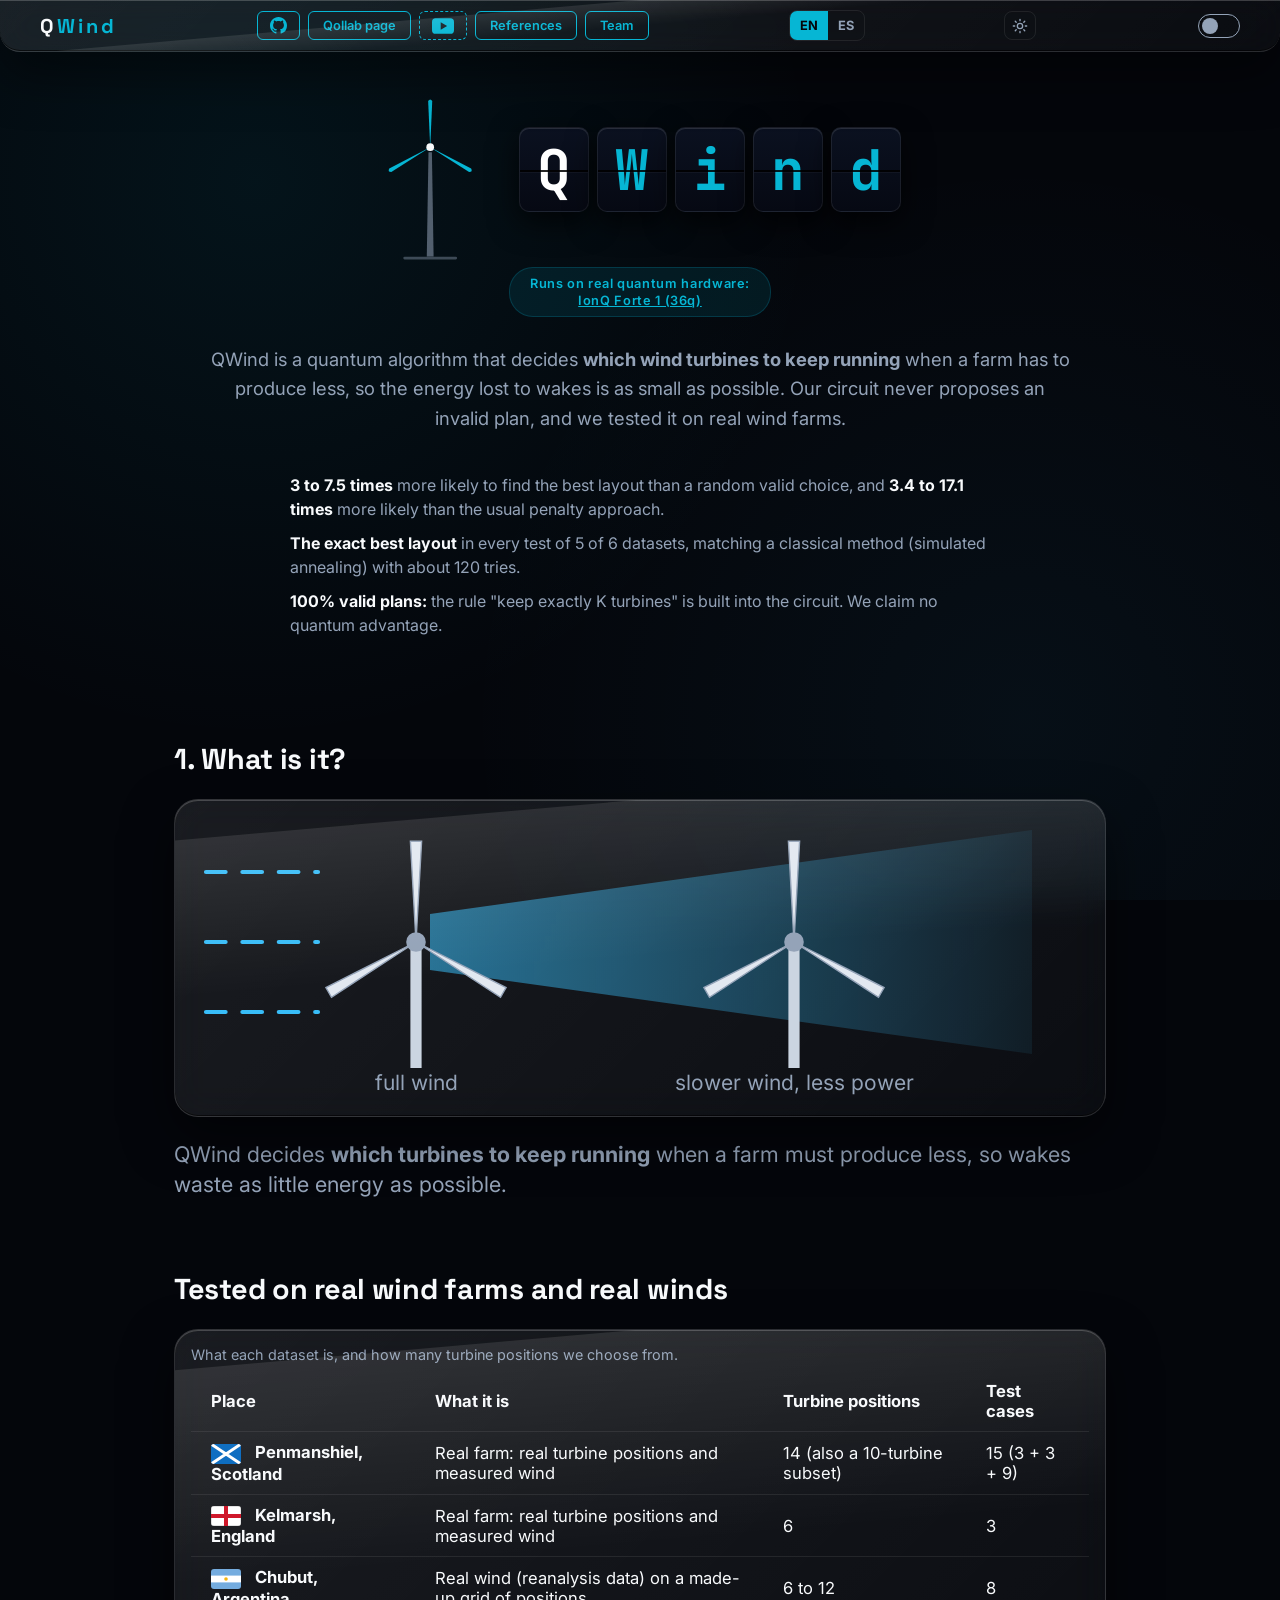
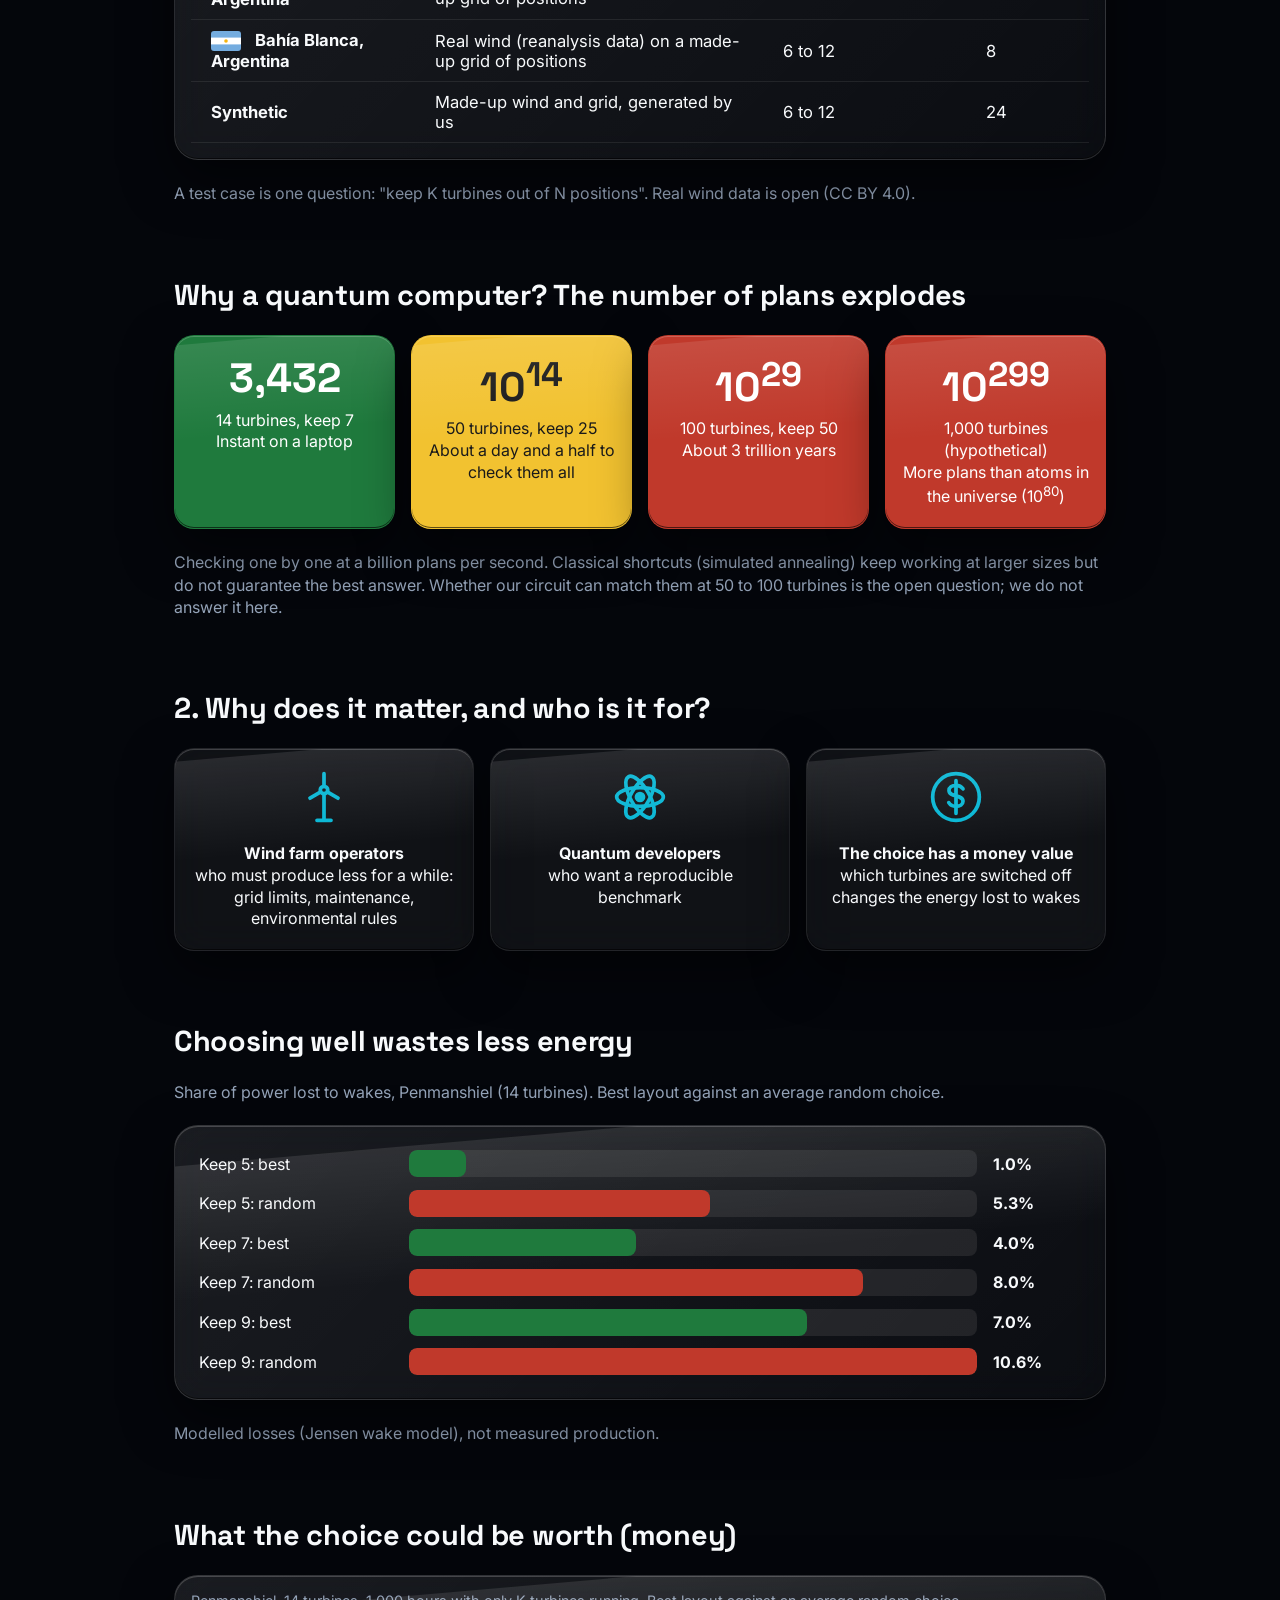
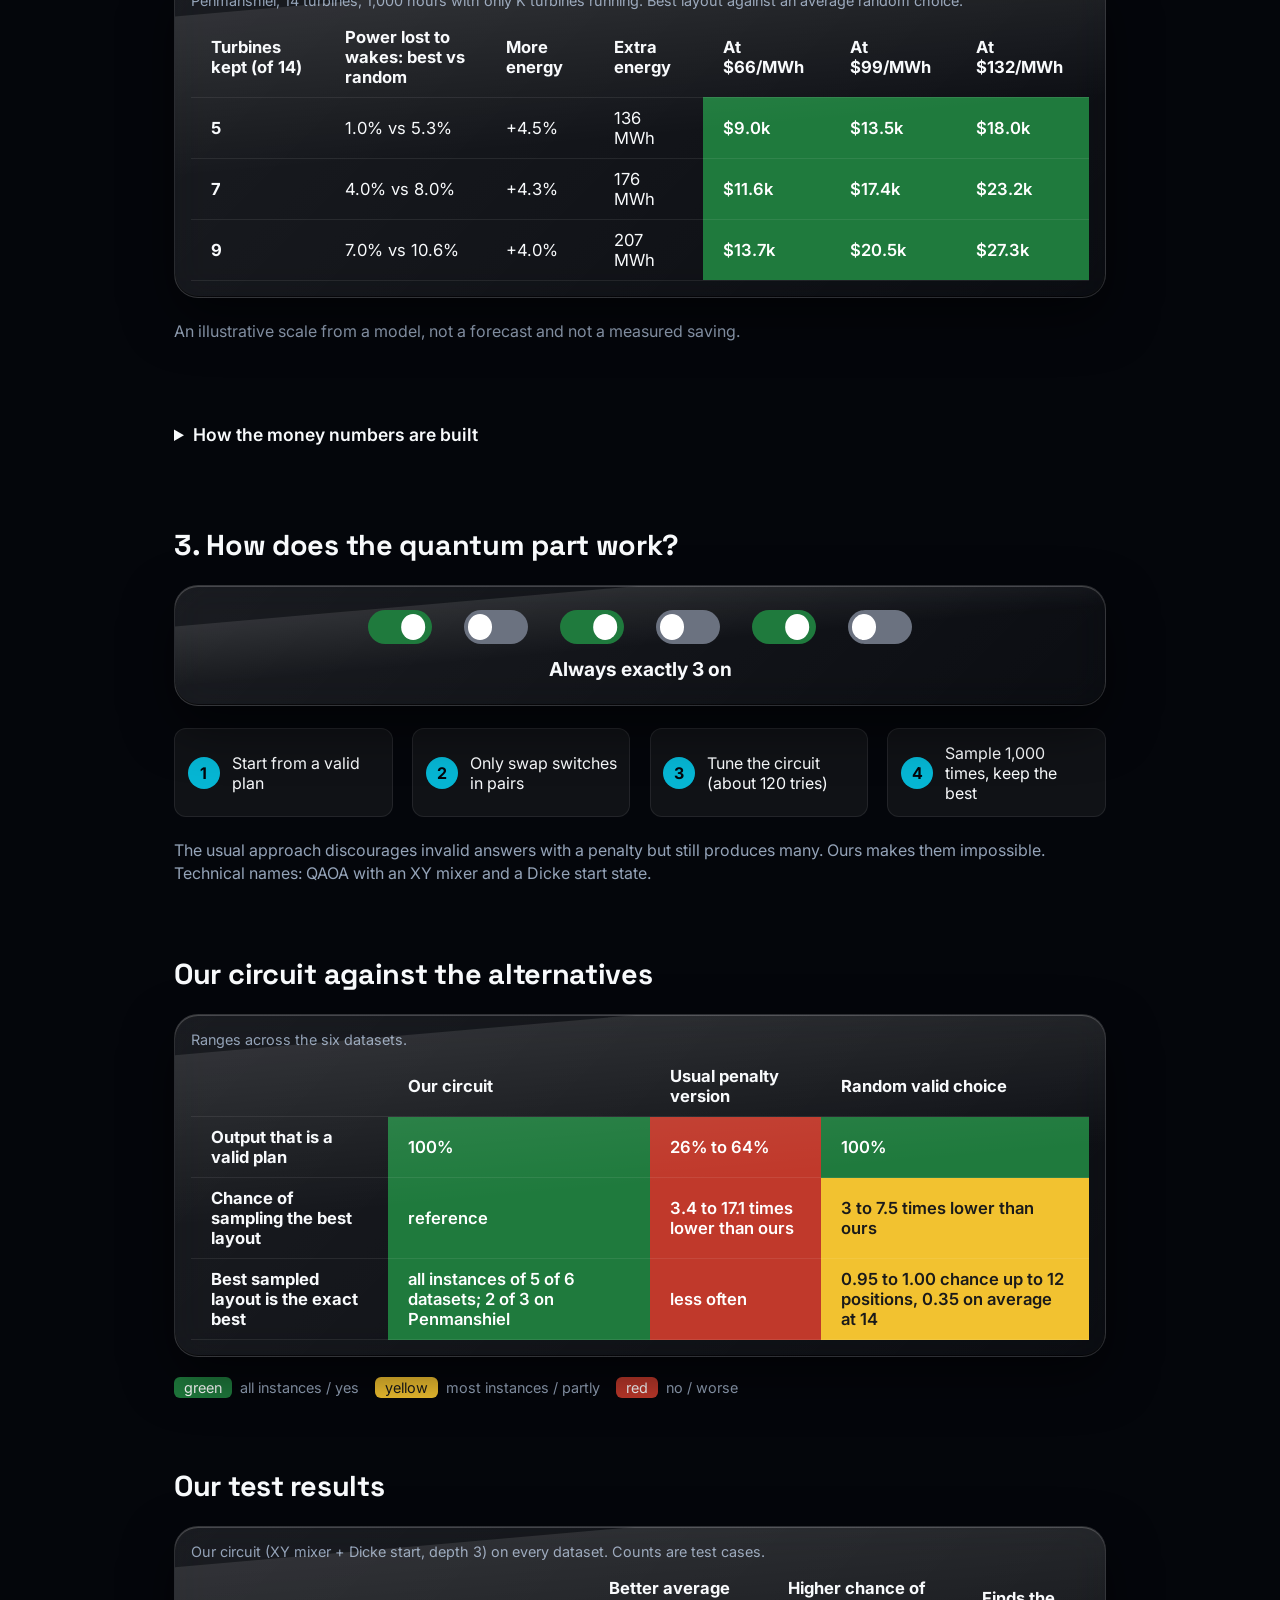
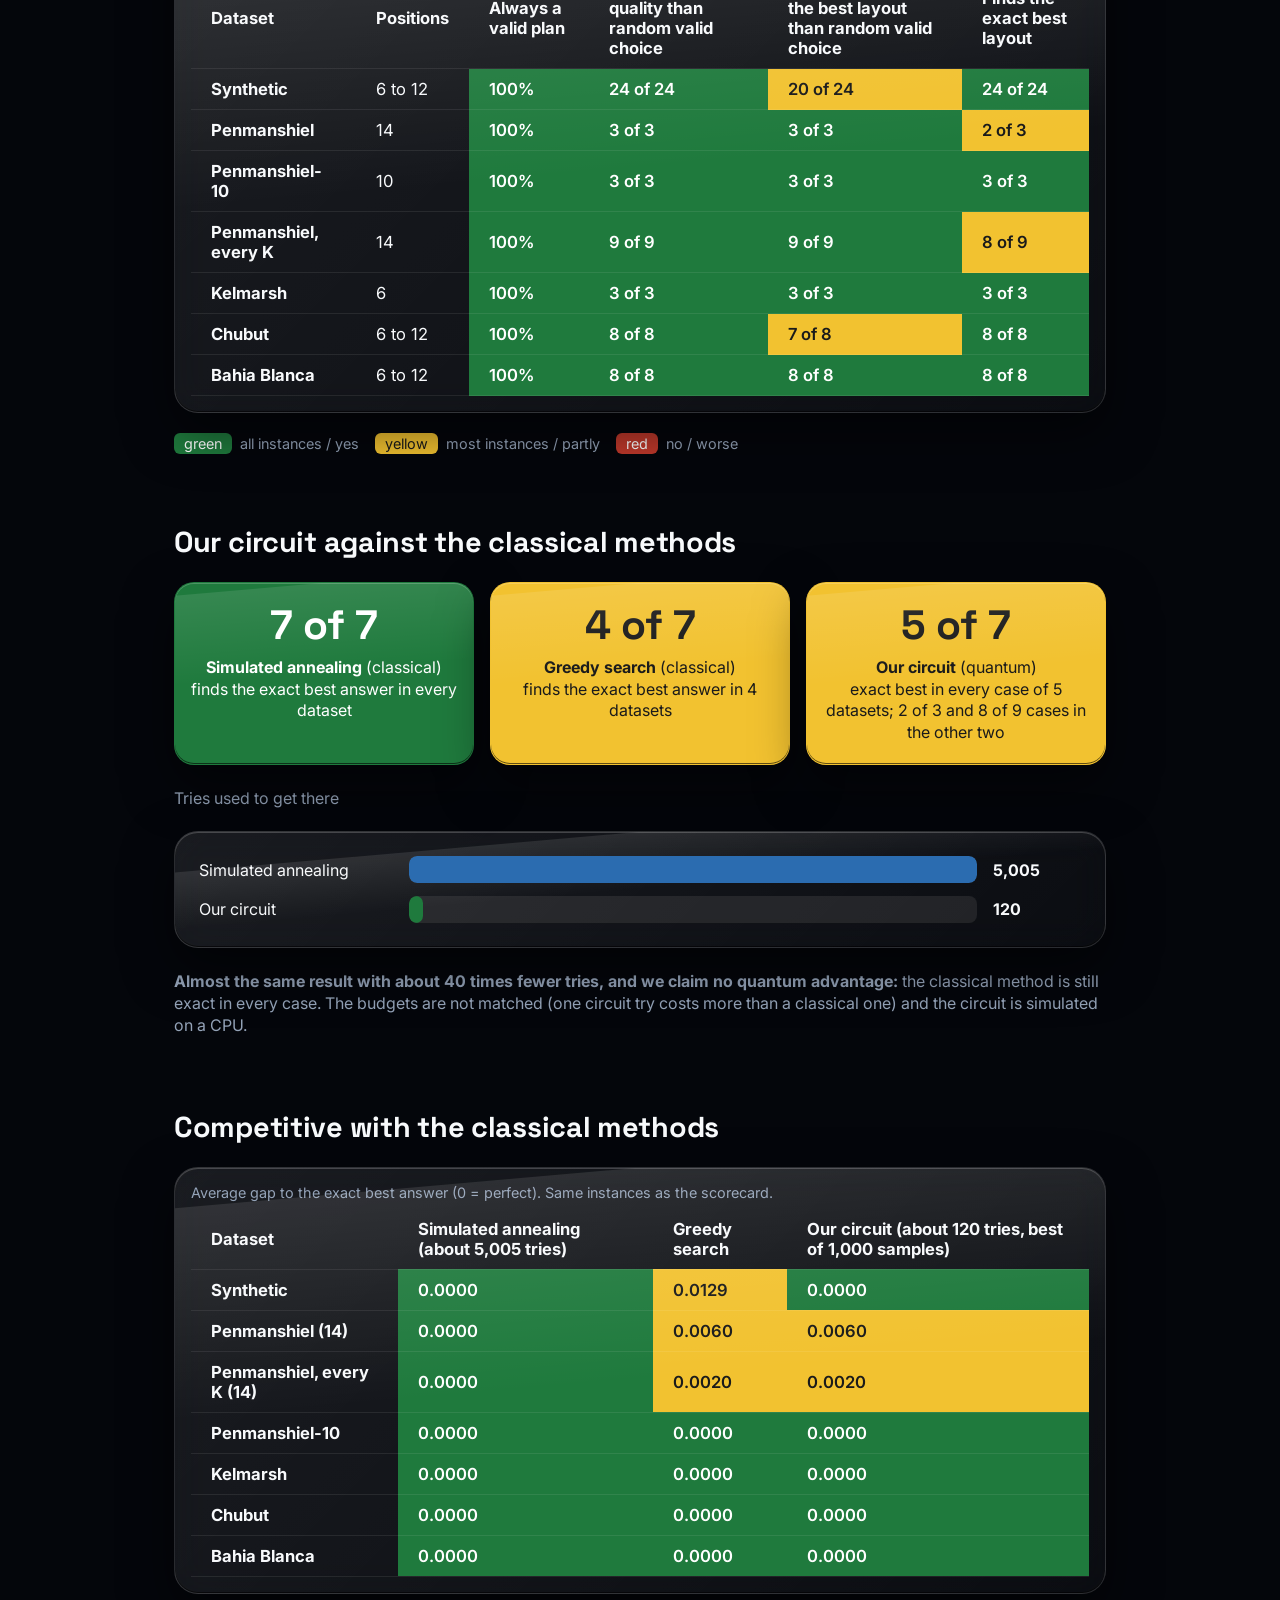
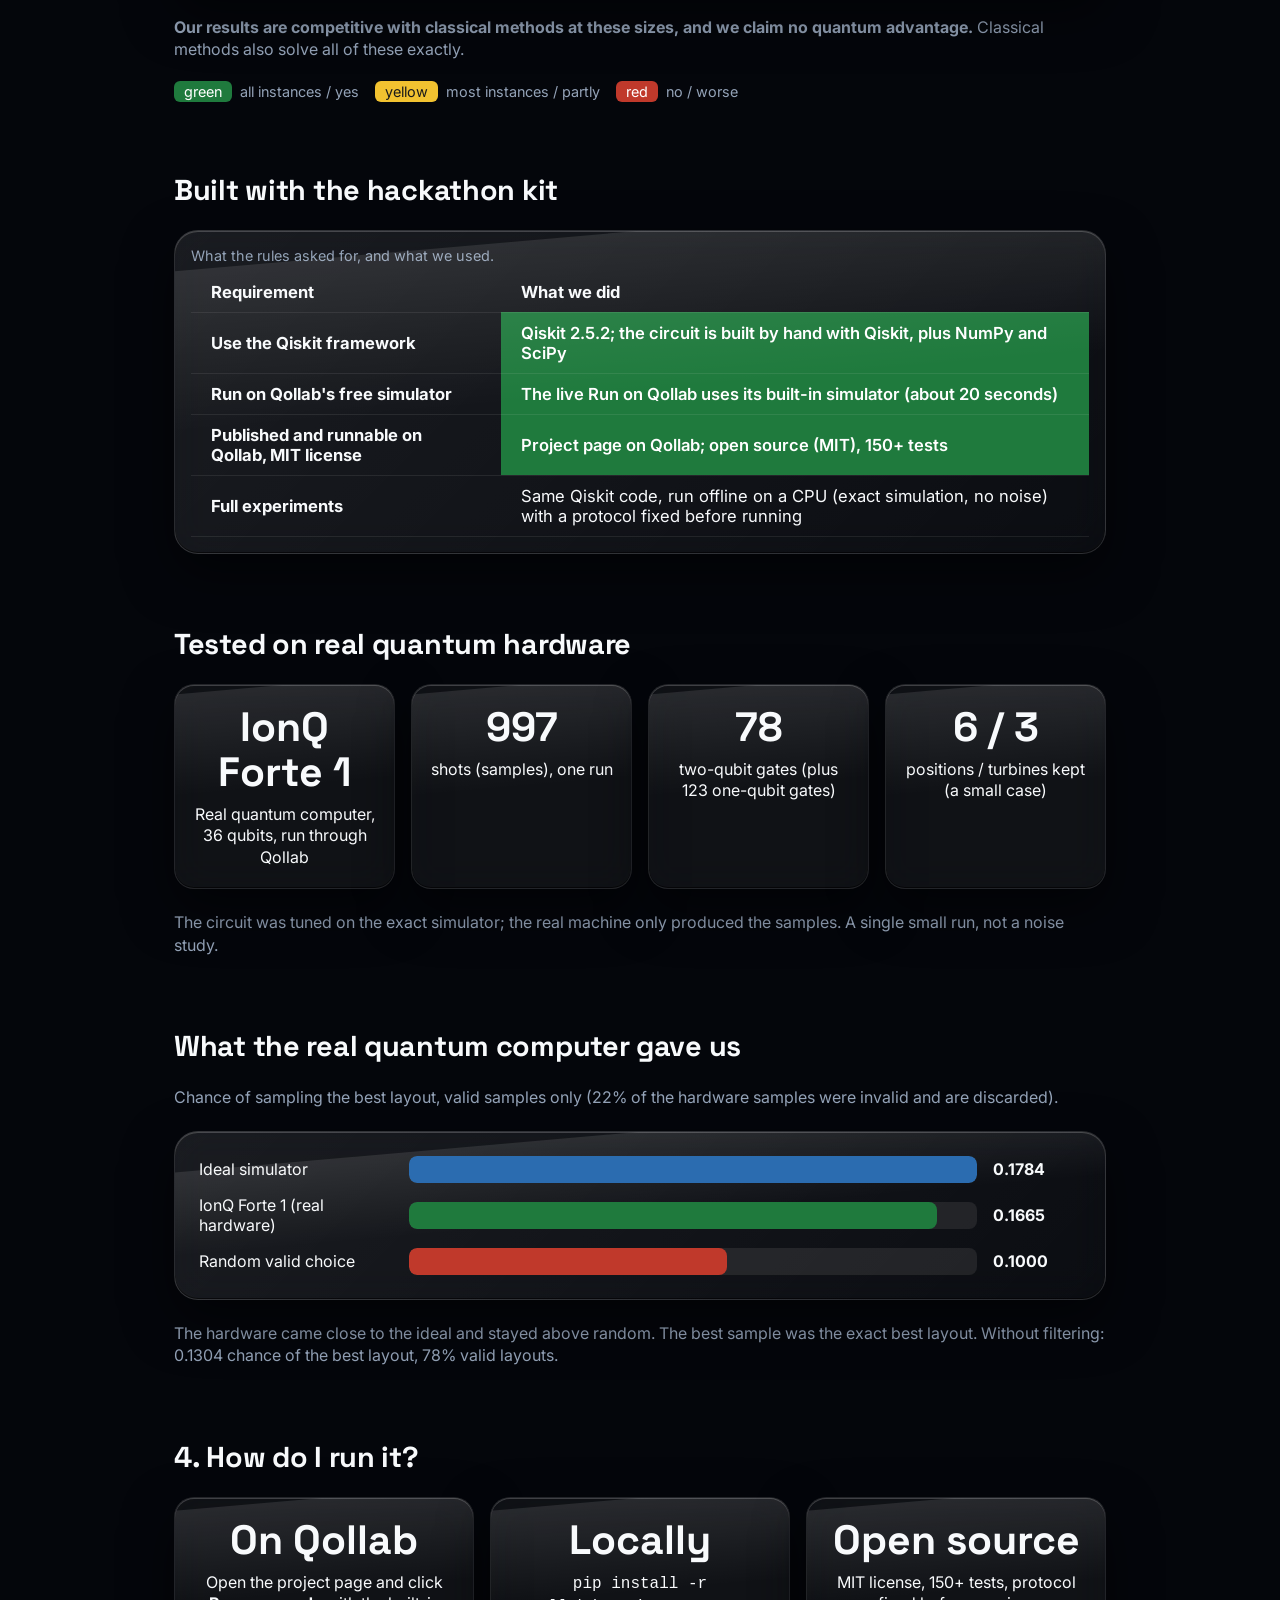
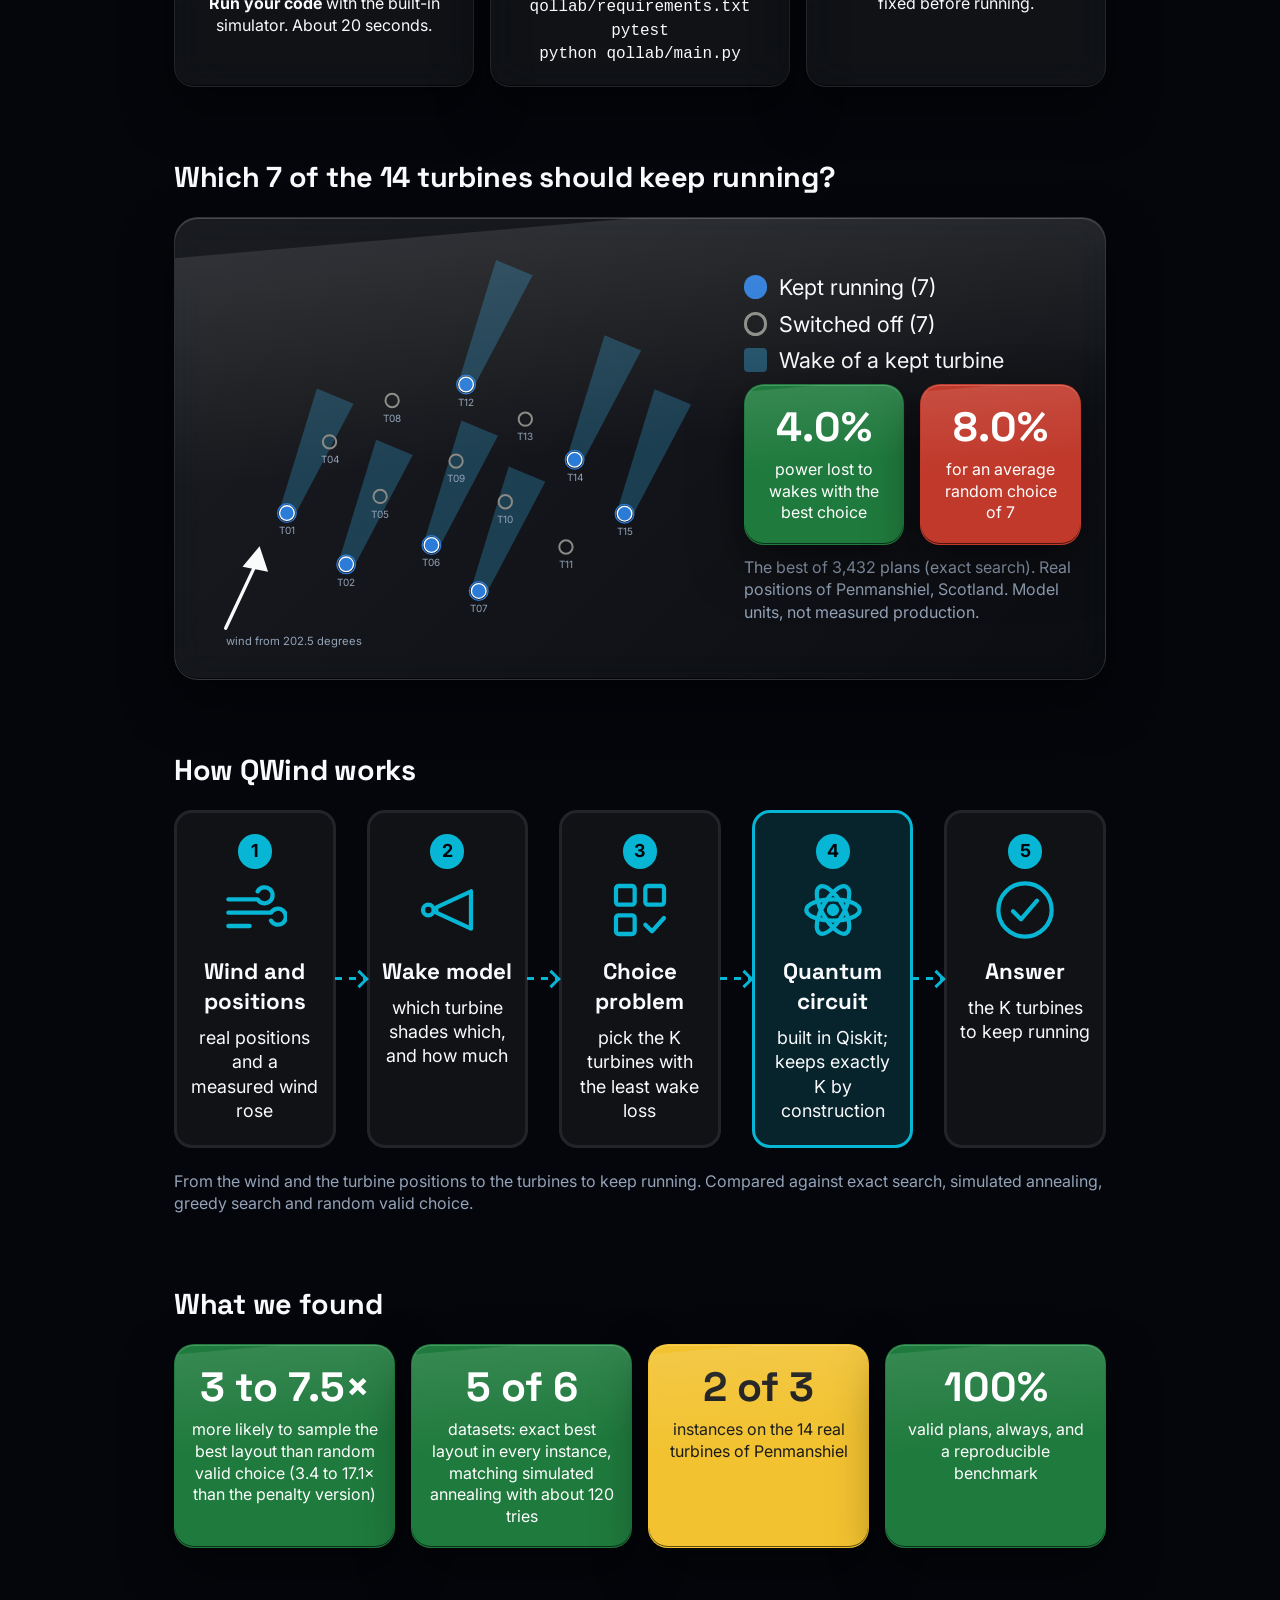
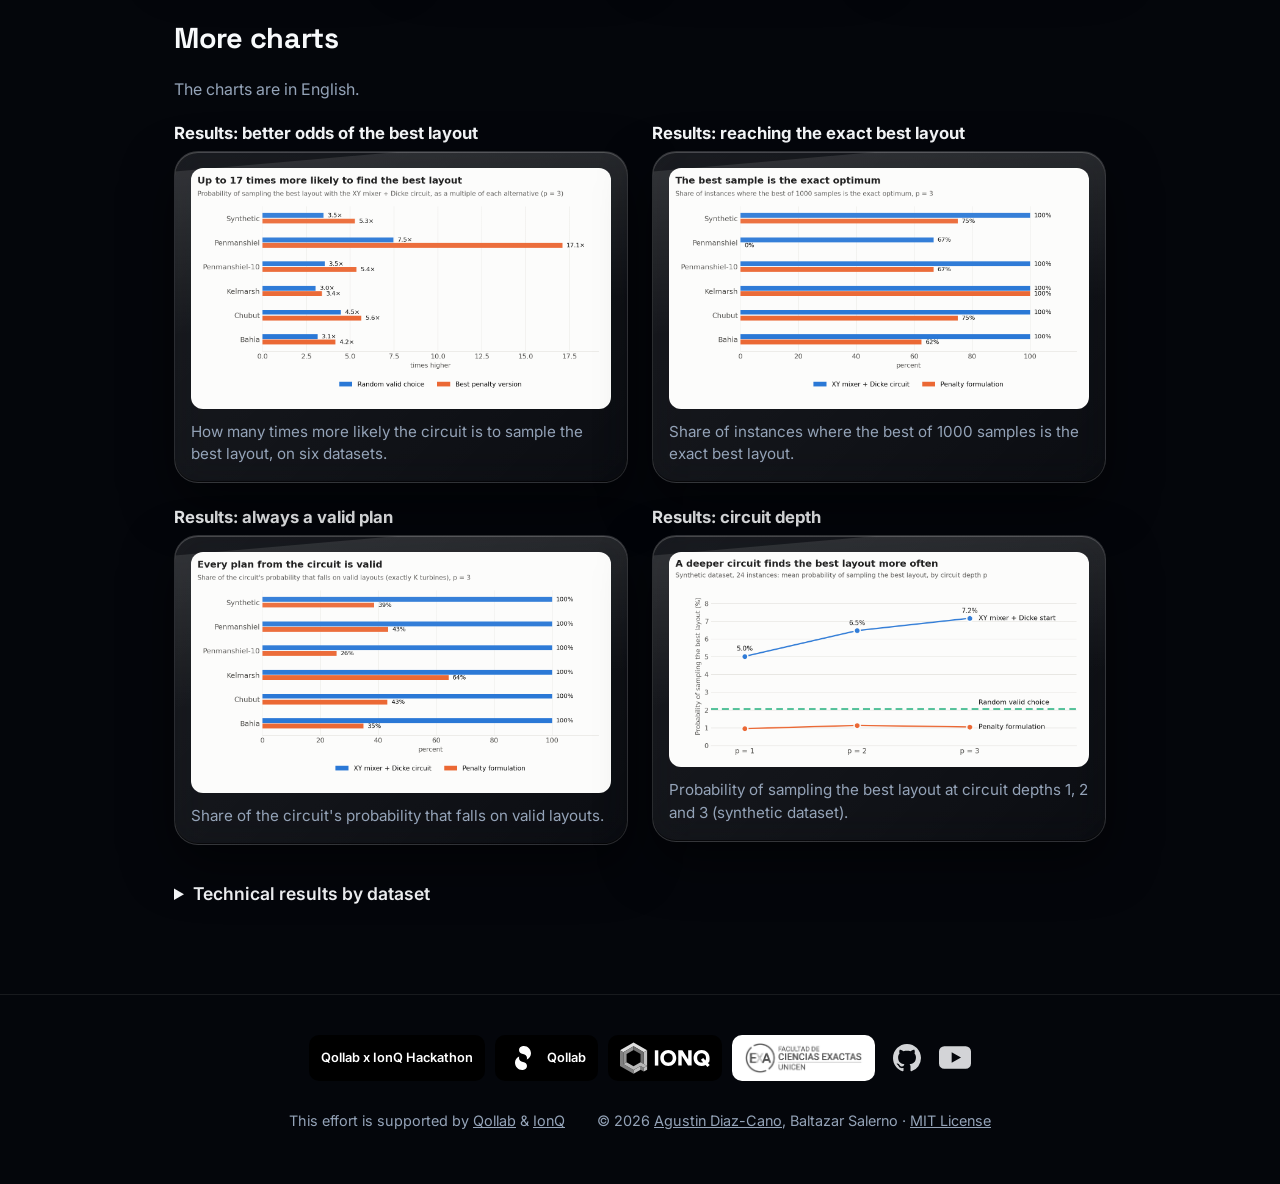
==== commit 49821243: "feat(web): remove the "What we do not claim" section everywhere Removed from the long deck (was slid" ====
--- a/web/index.html
+++ b/web/index.html
@@ -75,7 +75,6 @@
             <button type="button" class="slide-btn" data-slide="24" aria-label="Slide 24" data-es-label="Diapositiva 24">24</button>
             <button type="button" class="slide-btn" data-slide="25" aria-label="Slide 25" data-es-label="Diapositiva 25">25</button>
             <button type="button" class="slide-btn" data-slide="26" aria-label="Slide 26" data-es-label="Diapositiva 26">26</button>
-            <button type="button" class="slide-btn" data-slide="27" aria-label="Slide 27" data-es-label="Diapositiva 27">27</button>
         </div>
         <div class="lang-switch" role="group" aria-label="Language" data-es-label="Idioma">
             <button type="button" class="lang-btn" data-set-lang="en" aria-pressed="true" aria-label="English">EN</button>
@@ -167,7 +166,6 @@
             </table></div></div></section>
         <section class="home-section"><h2 class="section-title">Tested on real quantum hardware</h2><div class="cards cards-4"><div class="card glass-surface "><div class="card-big">IonQ Forte 1</div><div class="card-label">Real quantum computer, 36 qubits, run through Qollab</div></div><div class="card glass-surface "><div class="card-big">997</div><div class="card-label">shots (samples), one run</div></div><div class="card glass-surface "><div class="card-big">78</div><div class="card-label">two-qubit gates (plus 123 one-qubit gates)</div></div><div class="card glass-surface "><div class="card-big">6 / 3</div><div class="card-label">positions / turbines kept (a small case)</div></div></div><p class="slide-note">The circuit was tuned on the exact simulator; the real machine only produced the samples. A single small run, not a noise study.</p></section>
         <section class="home-section"><h2 class="section-title">What the real quantum computer gave us</h2><p class="slide-note">Chance of sampling the best layout, valid samples only (22% of the hardware samples were invalid and are discarded).</p><div class="pbars home-box glass-surface"><div class="pbar-row"><span class="pbar-label">Ideal simulator</span><span class="pbar-track"><span class="pbar-fill pf-blue" style="--w:100%"></span></span><span class="pbar-val">0.1784</span></div><div class="pbar-row"><span class="pbar-label">IonQ Forte 1 (real hardware)</span><span class="pbar-track"><span class="pbar-fill pf-green" style="--w:93%"></span></span><span class="pbar-val">0.1665</span></div><div class="pbar-row"><span class="pbar-label">Random valid choice</span><span class="pbar-track"><span class="pbar-fill pf-red" style="--w:56%"></span></span><span class="pbar-val">0.1000</span></div></div><p class="slide-note">The hardware came close to the ideal and stayed above random. The best sample was the exact best layout. Without filtering: 0.1304 chance of the best layout, 78% valid layouts.</p></section>
-        <section class="home-section"><h2 class="section-title">What we do not claim</h2><div class="cards cards-3"><div class="card glass-surface tl tl-red"><div class="card-big">No advantage</div><div class="card-label">We do not claim quantum advantage. Classical methods solve every instance we tested.</div></div><div class="card glass-surface tl tl-yellow"><div class="card-big">Up to 14</div><div class="card-label">turbines tested: we simulate the circuit exactly on a CPU, which stops around 30 qubits.</div></div><div class="card glass-surface tl tl-green"><div class="card-big">Never invalid</div><div class="card-label">What we do contribute: a circuit that never gives an invalid plan, comparisons against simple baselines, and a first real hardware run.</div></div></div></section>
         <section class="home-section"><h2 class="section-title">4. How do I run it?</h2><div class="cards cards-3"><div class="card glass-surface "><div class="card-big">On Qollab</div><div class="card-label">Open the project page and click <strong>Run your code</strong> with the built-in simulator. About 20 seconds.</div></div><div class="card glass-surface "><div class="card-big">Locally</div><div class="card-label"><code>pip install -r qollab/requirements.txt pytest</code><br><code>python qollab/main.py</code></div></div><div class="card glass-surface "><div class="card-big">Open source</div><div class="card-label">MIT license, 150+ tests, protocol fixed before running.</div></div></div></section>
         <section class="home-section"><h2 class="section-title">Which 7 of the 14 turbines should keep running?</h2><div class="dmap-wrap home-box glass-surface"><svg class="dmap" viewBox="230 190 760 620" role="img" aria-label="Top view of the 14 real turbine positions of the Penmanshiel wind farm in Scotland. Seven turbines are blue (kept running) and seven are grey outlines (switched off); light blue strips downwind of the blue turbines show their wakes. An arrow shows the dominant wind direction."><polygon class="dmap-wake" points="373,602 351,592 407,410 462,433"/><polygon class="dmap-wake" points="462,679 440,669 496,487 551,510"/><polygon class="dmap-wake" points="590,650 568,640 624,458 679,481"/><polygon class="dmap-wake" points="661,719 639,709 695,527 750,550"/><polygon class="dmap-wake" points="642,409 620,399 676,217 731,240"/><polygon class="dmap-wake" points="805,522 783,512 839,330 894,353"/><polygon class="dmap-wake" points="880,603 858,593 914,411 969,434"/><g class="dmap-on"><circle class="dmap-ring" cx="362" cy="597" r="14"/><circle cx="362" cy="597" r="11"/><text x="362" y="629">T01</text></g><g class="dmap-on"><circle class="dmap-ring" cx="451" cy="674" r="14"/><circle cx="451" cy="674" r="11"/><text x="451" y="706">T02</text></g><g class="dmap-on"><circle class="dmap-ring" cx="579" cy="645" r="14"/><circle cx="579" cy="645" r="11"/><text x="579" y="677">T06</text></g><g class="dmap-on"><circle class="dmap-ring" cx="650" cy="714" r="14"/><circle cx="650" cy="714" r="11"/><text x="650" y="746">T07</text></g><g class="dmap-on"><circle class="dmap-ring" cx="631" cy="404" r="14"/><circle cx="631" cy="404" r="11"/><text x="631" y="436">T12</text></g><g class="dmap-on"><circle class="dmap-ring" cx="794" cy="517" r="14"/><circle cx="794" cy="517" r="11"/><text x="794" y="549">T14</text></g><g class="dmap-on"><circle class="dmap-ring" cx="869" cy="598" r="14"/><circle cx="869" cy="598" r="11"/><text x="869" y="630">T15</text></g><g class="dmap-off"><circle cx="426" cy="490" r="10"/><text x="426" y="522">T04</text></g><g class="dmap-off"><circle cx="502" cy="572" r="10"/><text x="502" y="604">T05</text></g><g class="dmap-off"><circle cx="520" cy="428" r="10"/><text x="520" y="460">T08</text></g><g class="dmap-off"><circle cx="616" cy="519" r="10"/><text x="616" y="551">T09</text></g><g class="dmap-off"><circle cx="690" cy="580" r="10"/><text x="690" y="612">T10</text></g><g class="dmap-off"><circle cx="781" cy="648" r="10"/><text x="781" y="680">T11</text></g><g class="dmap-off"><circle cx="720" cy="456" r="10"/><text x="720" y="488">T13</text></g><g class="dmap-arrow"><path d="M270 770L318 668"/><path d="M300 676L320 652L330 682Z"/></g><text class="dmap-note" x="270" y="795">wind from 202.5 degrees</text></svg><div class="dmap-side"><p class="dmap-key"><span class="dot dot-on"></span> Kept running (7)</p><p class="dmap-key"><span class="dot dot-off"></span> Switched off (7)</p><p class="dmap-key"><span class="dot dot-wake"></span> Wake of a kept turbine</p><div class="cards cards-2"><div class="card glass-surface tl tl-green"><div class="card-big">4.0%</div><div class="card-label">power lost to wakes with the best choice</div></div><div class="card glass-surface tl tl-red"><div class="card-big">8.0%</div><div class="card-label">for an average random choice of 7</div></div></div><p class="slide-note">The best of 3,432 plans (exact search). Real positions of Penmanshiel, Scotland. Model units, not measured production.</p></div></div></section>
         <section class="home-section"><h2 class="section-title">How Q<span class="wind">Wind</span> works</h2><ol class="flow"><li class="flow-step home-lift "><span class="flow-num">1</span><div class="flow-icon"><svg class="icon" viewBox="0 0 24 24" width="64" height="64" fill="none" stroke="currentColor" stroke-width="1.6" stroke-linecap="round" stroke-linejoin="round" aria-hidden="true" focusable="false"><path d="M2 8h11a3 3 0 100-3M2 13h16a3 3 0 110 3M2 18h8"/></svg></div><strong>Wind and positions</strong><span>real positions and a measured wind rose</span></li><li class="flow-step home-lift "><span class="flow-num">2</span><div class="flow-icon"><svg class="icon" viewBox="0 0 24 24" width="64" height="64" fill="none" stroke="currentColor" stroke-width="1.6" stroke-linecap="round" stroke-linejoin="round" aria-hidden="true" focusable="false"><circle cx="5" cy="12" r="2"/><path d="M8 11l13-6v14L8 13z"/></svg></div><strong>Wake model</strong><span>which turbine shades which, and how much</span></li><li class="flow-step home-lift "><span class="flow-num">3</span><div class="flow-icon"><svg class="icon" viewBox="0 0 24 24" width="64" height="64" fill="none" stroke="currentColor" stroke-width="1.6" stroke-linecap="round" stroke-linejoin="round" aria-hidden="true" focusable="false"><rect x="3" y="3" width="7" height="7" rx="1"/><rect x="14" y="3" width="7" height="7" rx="1"/><rect x="3" y="14" width="7" height="7" rx="1"/><path d="M14 17.5l2.5 2.5 4.5-5"/></svg></div><strong>Choice problem</strong><span>pick the K turbines with the least wake loss</span></li><li class="flow-step home-lift flow-hot"><span class="flow-num">4</span><div class="flow-icon"><svg class="icon" viewBox="0 0 24 24" width="64" height="64" fill="none" stroke="currentColor" stroke-width="1.6" stroke-linecap="round" stroke-linejoin="round" aria-hidden="true" focusable="false"><circle cx="12" cy="12" r="1.5" fill="currentColor"/><ellipse cx="12" cy="12" rx="10" ry="4"/><ellipse cx="12" cy="12" rx="10" ry="4" transform="rotate(60 12 12)"/><ellipse cx="12" cy="12" rx="10" ry="4" transform="rotate(120 12 12)"/></svg></div><strong>Quantum circuit</strong><span>built in Qiskit; keeps exactly K by construction</span></li><li class="flow-step home-lift "><span class="flow-num">5</span><div class="flow-icon"><svg class="icon" viewBox="0 0 24 24" width="64" height="64" fill="none" stroke="currentColor" stroke-width="1.6" stroke-linecap="round" stroke-linejoin="round" aria-hidden="true" focusable="false"><circle cx="12" cy="12" r="10"/><path d="M7.5 12.5l3 3 6-7"/></svg></div><strong>Answer</strong><span>the K turbines to keep running</span></li></ol><p class="slide-note">From the wind and the turbine positions to the turbines to keep running. Compared against exact search, simulated annealing, greedy search and random valid choice.</p></section>
@@ -236,7 +234,6 @@
             </table></div></div></section>
         <section class="home-section"><h2 class="section-title">Probado en hardware cuántico real</h2><div class="cards cards-4"><div class="card glass-surface "><div class="card-big">IonQ Forte 1</div><div class="card-label">Computadora cuántica real, 36 qubits, usada a través de Qollab</div></div><div class="card glass-surface "><div class="card-big">997</div><div class="card-label">disparos (muestras), una sola corrida</div></div><div class="card glass-surface "><div class="card-big">78</div><div class="card-label">compuertas de dos qubits (más 123 de un qubit)</div></div><div class="card glass-surface "><div class="card-big">6 / 3</div><div class="card-label">posiciones / turbinas que siguen (un caso chico)</div></div></div><p class="slide-note">El circuito se ajustó en el simulador exacto; la máquina real solo produjo las muestras. Una sola corrida chica, no un estudio de ruido.</p></section>
         <section class="home-section"><h2 class="section-title">Lo que nos dio la computadora cuántica real</h2><p class="slide-note">Chance de muestrear la mejor elección, solo con muestras válidas (el 22% de las muestras del hardware eran inválidas y se descartan).</p><div class="pbars home-box glass-surface"><div class="pbar-row"><span class="pbar-label">Simulador ideal</span><span class="pbar-track"><span class="pbar-fill pf-blue" style="--w:100%"></span></span><span class="pbar-val">0,1784</span></div><div class="pbar-row"><span class="pbar-label">IonQ Forte 1 (hardware real)</span><span class="pbar-track"><span class="pbar-fill pf-green" style="--w:93%"></span></span><span class="pbar-val">0,1665</span></div><div class="pbar-row"><span class="pbar-label">Elección válida al azar</span><span class="pbar-track"><span class="pbar-fill pf-red" style="--w:56%"></span></span><span class="pbar-val">0,1000</span></div></div><p class="slide-note">El hardware se acercó al ideal y quedó por encima del azar. La mejor muestra fue la mejor elección exacta. Sin filtrar: chance de 0,1304 de la mejor elección y 78% de elecciones válidas.</p></section>
-        <section class="home-section"><h2 class="section-title">Lo que no afirmamos</h2><div class="cards cards-3"><div class="card glass-surface tl tl-red"><div class="card-big">Sin ventaja</div><div class="card-label">No afirmamos ventaja cuántica. Los métodos clásicos resuelven todos los casos que probamos.</div></div><div class="card glass-surface tl tl-yellow"><div class="card-big">Hasta 14</div><div class="card-label">turbinas probadas: simulamos el circuito de forma exacta en una CPU, y eso deja de ser posible cerca de los 30 qubits.</div></div><div class="card glass-surface tl tl-green"><div class="card-big">Nunca inválido</div><div class="card-label">Lo que sí aportamos: un circuito que nunca da un plan inválido, comparaciones con alternativas simples y una primera corrida en hardware real.</div></div></div></section>
         <section class="home-section"><h2 class="section-title">4. ¿Cómo lo ejecuto?</h2><div class="cards cards-3"><div class="card glass-surface "><div class="card-big">En Qollab</div><div class="card-label">Abrí la página del proyecto y hacé clic en <strong>Run your code</strong> con el simulador integrado. Unos 20 segundos.</div></div><div class="card glass-surface "><div class="card-big">En tu computadora</div><div class="card-label"><code>pip install -r qollab/requirements.txt pytest</code><br><code>python qollab/main.py</code></div></div><div class="card glass-surface "><div class="card-big">Código abierto</div><div class="card-label">Licencia MIT, más de 150 tests, protocolo fijado antes de correr.</div></div></div></section>
         <section class="home-section"><h2 class="section-title">¿Cuáles 7 de las 14 turbinas deberían seguir funcionando?</h2><div class="dmap-wrap home-box glass-surface"><svg class="dmap" viewBox="230 190 760 620" role="img" aria-label="Vista desde arriba de las 14 posiciones reales de turbinas del parque Penmanshiel, en Escocia. Siete turbinas son azules (siguen funcionando) y siete son círculos grises (apagadas); las franjas celestes detrás de las azules muestran sus estelas. Una flecha indica la dirección dominante del viento."><polygon class="dmap-wake" points="373,602 351,592 407,410 462,433"/><polygon class="dmap-wake" points="462,679 440,669 496,487 551,510"/><polygon class="dmap-wake" points="590,650 568,640 624,458 679,481"/><polygon class="dmap-wake" points="661,719 639,709 695,527 750,550"/><polygon class="dmap-wake" points="642,409 620,399 676,217 731,240"/><polygon class="dmap-wake" points="805,522 783,512 839,330 894,353"/><polygon class="dmap-wake" points="880,603 858,593 914,411 969,434"/><g class="dmap-on"><circle class="dmap-ring" cx="362" cy="597" r="14"/><circle cx="362" cy="597" r="11"/><text x="362" y="629">T01</text></g><g class="dmap-on"><circle class="dmap-ring" cx="451" cy="674" r="14"/><circle cx="451" cy="674" r="11"/><text x="451" y="706">T02</text></g><g class="dmap-on"><circle class="dmap-ring" cx="579" cy="645" r="14"/><circle cx="579" cy="645" r="11"/><text x="579" y="677">T06</text></g><g class="dmap-on"><circle class="dmap-ring" cx="650" cy="714" r="14"/><circle cx="650" cy="714" r="11"/><text x="650" y="746">T07</text></g><g class="dmap-on"><circle class="dmap-ring" cx="631" cy="404" r="14"/><circle cx="631" cy="404" r="11"/><text x="631" y="436">T12</text></g><g class="dmap-on"><circle class="dmap-ring" cx="794" cy="517" r="14"/><circle cx="794" cy="517" r="11"/><text x="794" y="549">T14</text></g><g class="dmap-on"><circle class="dmap-ring" cx="869" cy="598" r="14"/><circle cx="869" cy="598" r="11"/><text x="869" y="630">T15</text></g><g class="dmap-off"><circle cx="426" cy="490" r="10"/><text x="426" y="522">T04</text></g><g class="dmap-off"><circle cx="502" cy="572" r="10"/><text x="502" y="604">T05</text></g><g class="dmap-off"><circle cx="520" cy="428" r="10"/><text x="520" y="460">T08</text></g><g class="dmap-off"><circle cx="616" cy="519" r="10"/><text x="616" y="551">T09</text></g><g class="dmap-off"><circle cx="690" cy="580" r="10"/><text x="690" y="612">T10</text></g><g class="dmap-off"><circle cx="781" cy="648" r="10"/><text x="781" y="680">T11</text></g><g class="dmap-off"><circle cx="720" cy="456" r="10"/><text x="720" y="488">T13</text></g><g class="dmap-arrow"><path d="M270 770L318 668"/><path d="M300 676L320 652L330 682Z"/></g><text class="dmap-note" x="270" y="795">viento desde 202,5 grados</text></svg><div class="dmap-side"><p class="dmap-key"><span class="dot dot-on"></span> Siguen funcionando (7)</p><p class="dmap-key"><span class="dot dot-off"></span> Apagadas (7)</p><p class="dmap-key"><span class="dot dot-wake"></span> Estela de una turbina encendida</p><div class="cards cards-2"><div class="card glass-surface tl tl-green"><div class="card-big">4,0%</div><div class="card-label">de energía perdida por estelas con la mejor elección</div></div><div class="card glass-surface tl tl-red"><div class="card-big">8,0%</div><div class="card-label">con una elección de 7 al azar, en promedio</div></div></div><p class="slide-note">La mejor de 3.432 combinaciones (búsqueda exacta). Posiciones reales de Penmanshiel, Escocia. Unidades del modelo, no producción medida.</p></div></div></section>
         <section class="home-section"><h2 class="section-title">Cómo funciona Q<span class="wind">Wind</span></h2><ol class="flow"><li class="flow-step home-lift "><span class="flow-num">1</span><div class="flow-icon"><svg class="icon" viewBox="0 0 24 24" width="64" height="64" fill="none" stroke="currentColor" stroke-width="1.6" stroke-linecap="round" stroke-linejoin="round" aria-hidden="true" focusable="false"><path d="M2 8h11a3 3 0 100-3M2 13h16a3 3 0 110 3M2 18h8"/></svg></div><strong>Viento y posiciones</strong><span>posiciones reales y una rosa de vientos medida</span></li><li class="flow-step home-lift "><span class="flow-num">2</span><div class="flow-icon"><svg class="icon" viewBox="0 0 24 24" width="64" height="64" fill="none" stroke="currentColor" stroke-width="1.6" stroke-linecap="round" stroke-linejoin="round" aria-hidden="true" focusable="false"><circle cx="5" cy="12" r="2"/><path d="M8 11l13-6v14L8 13z"/></svg></div><strong>Modelo de estelas</strong><span>qué turbina tapa a cuál, y cuánto</span></li><li class="flow-step home-lift "><span class="flow-num">3</span><div class="flow-icon"><svg class="icon" viewBox="0 0 24 24" width="64" height="64" fill="none" stroke="currentColor" stroke-width="1.6" stroke-linecap="round" stroke-linejoin="round" aria-hidden="true" focusable="false"><rect x="3" y="3" width="7" height="7" rx="1"/><rect x="14" y="3" width="7" height="7" rx="1"/><rect x="3" y="14" width="7" height="7" rx="1"/><path d="M14 17.5l2.5 2.5 4.5-5"/></svg></div><strong>Problema de elección</strong><span>elegir las K turbinas con menos pérdida por estelas</span></li><li class="flow-step home-lift flow-hot"><span class="flow-num">4</span><div class="flow-icon"><svg class="icon" viewBox="0 0 24 24" width="64" height="64" fill="none" stroke="currentColor" stroke-width="1.6" stroke-linecap="round" stroke-linejoin="round" aria-hidden="true" focusable="false"><circle cx="12" cy="12" r="1.5" fill="currentColor"/><ellipse cx="12" cy="12" rx="10" ry="4"/><ellipse cx="12" cy="12" rx="10" ry="4" transform="rotate(60 12 12)"/><ellipse cx="12" cy="12" rx="10" ry="4" transform="rotate(120 12 12)"/></svg></div><strong>Circuito cuántico</strong><span>hecho en Qiskit; mantiene exactamente K por construcción</span></li><li class="flow-step home-lift "><span class="flow-num">5</span><div class="flow-icon"><svg class="icon" viewBox="0 0 24 24" width="64" height="64" fill="none" stroke="currentColor" stroke-width="1.6" stroke-linecap="round" stroke-linejoin="round" aria-hidden="true" focusable="false"><circle cx="12" cy="12" r="10"/><path d="M7.5 12.5l3 3 6-7"/></svg></div><strong>Respuesta</strong><span>las K turbinas que siguen funcionando</span></li></ol><p class="slide-note">Del viento y las posiciones de las turbinas a las turbinas que siguen funcionando. Comparado con la búsqueda exacta, el recocido simulado, la búsqueda voraz y la elección válida al azar.</p></section>
@@ -384,19 +381,19 @@
         <svg viewBox="0 0 24 24" width="22" height="22" aria-hidden="true" focusable="false"><path fill="none" stroke="currentColor" stroke-width="2.5" stroke-linecap="round" stroke-linejoin="round" d="M12 19V5M5 12l7-7 7 7"/></svg>
     </button>
 
-    <!-- DEMO MODE: 27 full-screen slides per language, same order as the README, shown only when the Demo switch is on -->
+    <!-- DEMO MODE: 26 full-screen slides per language, same order as the README, shown only when the Demo switch is on -->
     <div id="demo" hidden>
-        <section class="slide slide-center" id="slide-en-1" lang="en" data-lang="en" data-deck="full" aria-label="Slide 1 of 27: QWind" hidden>
+        <section class="slide slide-center" id="slide-en-1" lang="en" data-lang="en" data-deck="full" aria-label="Slide 1 of 26: QWind" hidden>
             <div class="slide-brand"><img class="slide-header-img" src="img/qwind-header.png" alt="QWind, with Qollab, IonQ and Facultad de Ciencias Exactas UNICEN" width="1200" height="250"><svg class="hero-turbine" viewBox="0 0 120 200" width="120" height="200" aria-hidden="true" focusable="false"><path class="ht-tower" d="M58 66H62L64 188H56Z"/><path class="ht-ground" d="M30 190H90" /><g class="ht-blades"><g class="ht-spin"><path d="M60 60L57.6 6Q60 2 62.4 6Z"/><g transform="rotate(120 60 60)"><path d="M60 60L57.6 6Q60 2 62.4 6Z"/></g><g transform="rotate(240 60 60)"><path d="M60 60L57.6 6Q60 2 62.4 6Z"/></g></g></g><circle class="ht-hub" cx="60" cy="60" r="4.5"/></svg></div>
             <p class="slide-lead slide-lead-xl">Quantum Optimization for Wind Farms</p>
             <p class="slide-kicker">Quantum Impact · Hackathon submission (Qollab)</p>
             <p class="slide-support"><strong>This effort is supported by Qollab &amp; IonQ</strong></p>
         </section>
-        <section class="slide " id="slide-en-2" lang="en" data-lang="en" data-deck="full" aria-label="Slide 2 of 27: 1. What is it?" hidden>
+        <section class="slide " id="slide-en-2" lang="en" data-lang="en" data-deck="full" aria-label="Slide 2 of 26: 1. What is it?" hidden>
             <h2>1. What is it?</h2>
             <svg class="illus" viewBox="0 0 640 200" role="img" aria-label="Two wind turbines in a row. The first turbine leaves a widening wake of slower air; the second turbine stands inside that wake and produces less power."><defs><linearGradient id="wk5" x1="0" x2="1"><stop offset="0" stop-color="#38bdf8" stop-opacity=".55"/><stop offset="1" stop-color="#38bdf8" stop-opacity=".08"/></linearGradient></defs><path class="wind-line" d="M10 40H90M10 90H90M10 140H90" stroke="#38bdf8" stroke-width="3" stroke-linecap="round"/><polygon class="wake" points="170,70 600,10 600,170 170,110" fill="url(#wk5)"/><g transform="translate(160 0)"><rect x="-4" y="95" width="8" height="85" fill="#cbd5e1"/><g transform="translate(0 90)"><g class="spin "><g fill="#e2e8f0" stroke="#94a3b8" stroke-width="1"><path d="M0 0L-4 -72L4 -72Z"/><path d="M0 0L-4 -72L4 -72Z" transform="rotate(120)"/><path d="M0 0L-4 -72L4 -72Z" transform="rotate(240)"/></g></g></g><circle cx="0" cy="90" r="7" fill="#94a3b8"/></g><g transform="translate(430 0)"><rect x="-4" y="95" width="8" height="85" fill="#cbd5e1"/><g transform="translate(0 90)"><g class="spin slow"><g fill="#e2e8f0" stroke="#94a3b8" stroke-width="1"><path d="M0 0L-4 -72L4 -72Z"/><path d="M0 0L-4 -72L4 -72Z" transform="rotate(120)"/><path d="M0 0L-4 -72L4 -72Z" transform="rotate(240)"/></g></g></g><circle cx="0" cy="90" r="7" fill="#94a3b8"/></g><text x="160" y="196" text-anchor="middle" fill="currentColor" font-size="15">full wind</text><text x="430" y="196" text-anchor="middle" fill="currentColor" font-size="15">slower wind, less power</text></svg><p class="slide-lead">QWind decides <strong>which turbines to keep running</strong> when a farm must produce less, so wakes waste as little energy as possible.</p>
         </section>
-        <section class="slide " id="slide-en-3" lang="en" data-lang="en" data-deck="full" aria-label="Slide 3 of 27: Tested on real wind farms and real winds" hidden>
+        <section class="slide " id="slide-en-3" lang="en" data-lang="en" data-deck="full" aria-label="Slide 3 of 26: Tested on real wind farms and real winds" hidden>
             <h2>Tested on real wind farms and real winds</h2>
             <table class="slide-table slide-table-sm">
                 <caption>What each dataset is, and how many turbine positions we choose from.</caption>
@@ -404,19 +401,19 @@
                 <tbody><tr><th scope="row"><svg class="flag" viewBox="0 0 30 20" width="30" height="20" role="img" aria-label="Scotland flag"><rect width="30" height="20" fill="#0065bd"/><path d="M0 0L30 20M30 0L0 20" stroke="#fff" stroke-width="3"/></svg> Penmanshiel, Scotland</th><td>Real farm: real turbine positions and measured wind</td><td>14 (also a 10-turbine subset)</td><td>15 (3 + 3 + 9)</td></tr><tr><th scope="row"><svg class="flag" viewBox="0 0 30 20" width="30" height="20" role="img" aria-label="England flag"><rect width="30" height="20" fill="#fff" stroke="#999" stroke-width="0.6"/><path d="M15 0V20M0 10H30" stroke="#ce1124" stroke-width="4"/></svg> Kelmarsh, England</th><td>Real farm: real turbine positions and measured wind</td><td>6</td><td>3</td></tr><tr><th scope="row"><svg class="flag" viewBox="0 0 30 20" width="30" height="20" role="img" aria-label="Argentina flag"><rect width="30" height="20" fill="#74acdf"/><rect y="6.6" width="30" height="6.8" fill="#fff"/><circle cx="15" cy="10" r="1.8" fill="#f6b40e"/></svg> Chubut, Argentina</th><td>Real wind (reanalysis data) on a made-up grid of positions</td><td>6 to 12</td><td>8</td></tr><tr><th scope="row"><svg class="flag" viewBox="0 0 30 20" width="30" height="20" role="img" aria-label="Argentina flag"><rect width="30" height="20" fill="#74acdf"/><rect y="6.6" width="30" height="6.8" fill="#fff"/><circle cx="15" cy="10" r="1.8" fill="#f6b40e"/></svg> Bahía Blanca, Argentina</th><td>Real wind (reanalysis data) on a made-up grid of positions</td><td>6 to 12</td><td>8</td></tr><tr><th scope="row">Synthetic</th><td>Made-up wind and grid, generated by us</td><td>6 to 12</td><td>24</td></tr></tbody>
             </table><p class="slide-note">A test case is one question: &quot;keep K turbines out of N positions&quot;. Real wind data is open (CC BY 4.0).</p>
         </section>
-        <section class="slide " id="slide-en-4" lang="en" data-lang="en" data-deck="full" aria-label="Slide 4 of 27: Why a quantum computer? The number of plans explodes" hidden>
+        <section class="slide " id="slide-en-4" lang="en" data-lang="en" data-deck="full" aria-label="Slide 4 of 26: Why a quantum computer? The number of plans explodes" hidden>
             <h2>Why a quantum computer? The number of plans explodes</h2>
             <div class="cards cards-4"><div class="card tl tl-green"><div class="card-big">3,432</div><div class="card-label">14 turbines, keep 7<br>Instant on a laptop</div></div><div class="card tl tl-yellow"><div class="card-big">10<sup>14</sup></div><div class="card-label">50 turbines, keep 25<br>About a day and a half to check them all</div></div><div class="card tl tl-red"><div class="card-big">10<sup>29</sup></div><div class="card-label">100 turbines, keep 50<br>About 3 trillion years</div></div><div class="card tl tl-red"><div class="card-big">10<sup>299</sup></div><div class="card-label">1,000 turbines (hypothetical)<br>More plans than atoms in the universe (10<sup>80</sup>)</div></div></div><p class="slide-note">Checking one by one at a billion plans per second. Classical shortcuts (simulated annealing) keep working at larger sizes but do not guarantee the best answer. Whether our circuit can match them at 50 to 100 turbines is the open question; we do not answer it here.</p>
         </section>
-        <section class="slide " id="slide-en-5" lang="en" data-lang="en" data-deck="full" aria-label="Slide 5 of 27: 2. Why does it matter, and who is it for?" hidden>
+        <section class="slide " id="slide-en-5" lang="en" data-lang="en" data-deck="full" aria-label="Slide 5 of 26: 2. Why does it matter, and who is it for?" hidden>
             <h2>2. Why does it matter, and who is it for?</h2>
             <div class="cards cards-3"><div class="card "><div class="card-big"><svg class="icon" viewBox="0 0 24 24" width="64" height="64" fill="none" stroke="currentColor" stroke-width="1.6" stroke-linecap="round" stroke-linejoin="round" aria-hidden="true" focusable="false"><circle cx="12" cy="9" r="1.6"/><path d="M12 7.4V2M13.4 9.8l4.6 2.7M10.6 9.8L6 12.5M12 10.6V22M9 22h6"/></svg></div><div class="card-label"><strong>Wind farm operators</strong><br>who must produce less for a while: grid limits, maintenance, environmental rules</div></div><div class="card "><div class="card-big"><svg class="icon" viewBox="0 0 24 24" width="64" height="64" fill="none" stroke="currentColor" stroke-width="1.6" stroke-linecap="round" stroke-linejoin="round" aria-hidden="true" focusable="false"><circle cx="12" cy="12" r="1.5" fill="currentColor"/><ellipse cx="12" cy="12" rx="10" ry="4"/><ellipse cx="12" cy="12" rx="10" ry="4" transform="rotate(60 12 12)"/><ellipse cx="12" cy="12" rx="10" ry="4" transform="rotate(120 12 12)"/></svg></div><div class="card-label"><strong>Quantum developers</strong><br>who want a reproducible benchmark</div></div><div class="card "><div class="card-big"><svg class="icon" viewBox="0 0 24 24" width="64" height="64" fill="none" stroke="currentColor" stroke-width="1.6" stroke-linecap="round" stroke-linejoin="round" aria-hidden="true" focusable="false"><circle cx="12" cy="12" r="10"/><path d="M15 8.5c-.6-.9-1.7-1.5-3-1.5-1.7 0-3 .9-3 2.2 0 3 6 1.6 6 4.6 0 1.3-1.3 2.2-3 2.2-1.4 0-2.5-.6-3.1-1.6M12 5v14"/></svg></div><div class="card-label"><strong>The choice has a money value</strong><br>which turbines are switched off changes the energy lost to wakes</div></div></div>
         </section>
-        <section class="slide " id="slide-en-6" lang="en" data-lang="en" data-deck="full" aria-label="Slide 6 of 27: Choosing well wastes less energy" hidden>
+        <section class="slide " id="slide-en-6" lang="en" data-lang="en" data-deck="full" aria-label="Slide 6 of 26: Choosing well wastes less energy" hidden>
             <h2>Choosing well wastes less energy</h2>
             <p class="slide-note">Share of power lost to wakes, Penmanshiel (14 turbines). Best layout against an average random choice.</p><div class="pbars"><div class="pbar-row"><span class="pbar-label">Keep 5: best</span><span class="pbar-track"><span class="pbar-fill pf-green" style="--w:10%"></span></span><span class="pbar-val">1.0%</span></div><div class="pbar-row"><span class="pbar-label">Keep 5: random</span><span class="pbar-track"><span class="pbar-fill pf-red" style="--w:53%"></span></span><span class="pbar-val">5.3%</span></div><div class="pbar-row"><span class="pbar-label">Keep 7: best</span><span class="pbar-track"><span class="pbar-fill pf-green" style="--w:40%"></span></span><span class="pbar-val">4.0%</span></div><div class="pbar-row"><span class="pbar-label">Keep 7: random</span><span class="pbar-track"><span class="pbar-fill pf-red" style="--w:80%"></span></span><span class="pbar-val">8.0%</span></div><div class="pbar-row"><span class="pbar-label">Keep 9: best</span><span class="pbar-track"><span class="pbar-fill pf-green" style="--w:70%"></span></span><span class="pbar-val">7.0%</span></div><div class="pbar-row"><span class="pbar-label">Keep 9: random</span><span class="pbar-track"><span class="pbar-fill pf-red" style="--w:100%"></span></span><span class="pbar-val">10.6%</span></div></div><p class="slide-note">Modelled losses (Jensen wake model), not measured production.</p>
         </section>
-        <section class="slide " id="slide-en-7" lang="en" data-lang="en" data-deck="full" aria-label="Slide 7 of 27: What the choice could be worth (money)" hidden>
+        <section class="slide " id="slide-en-7" lang="en" data-lang="en" data-deck="full" aria-label="Slide 7 of 26: What the choice could be worth (money)" hidden>
             <h2>What the choice could be worth (money)</h2>
             <table class="slide-table slide-table-sm">
                 <caption>Penmanshiel, 14 turbines, 1,000 hours with only K turbines running. Best layout against an average random choice.</caption>
@@ -424,7 +421,7 @@
                 <tbody><tr><th scope="row">5</th><td>1.0% vs 5.3%</td><td>+4.5%</td><td>136 MWh</td><td class="tl tl-green">$9.0k</td><td class="tl tl-green">$13.5k</td><td class="tl tl-green">$18.0k</td></tr><tr><th scope="row">7</th><td>4.0% vs 8.0%</td><td>+4.3%</td><td>176 MWh</td><td class="tl tl-green">$11.6k</td><td class="tl tl-green">$17.4k</td><td class="tl tl-green">$23.2k</td></tr><tr><th scope="row">9</th><td>7.0% vs 10.6%</td><td>+4.0%</td><td>207 MWh</td><td class="tl tl-green">$13.7k</td><td class="tl tl-green">$20.5k</td><td class="tl tl-green">$27.3k</td></tr></tbody>
             </table><p class="slide-note">An illustrative scale from a model, not a forecast and not a measured saving.</p>
         </section>
-        <section class="slide " id="slide-en-8" lang="en" data-lang="en" data-deck="full" aria-label="Slide 8 of 27: How the money numbers are built" hidden>
+        <section class="slide " id="slide-en-8" lang="en" data-lang="en" data-deck="full" aria-label="Slide 8 of 26: How the money numbers are built" hidden>
             <h2>How the money numbers are built</h2>
             <table class="slide-table slide-table-sm">
                 <caption>Every assumption behind the previous table.</caption>
@@ -432,7 +429,7 @@
                 <tbody><tr><th scope="row">Output of each running turbine</th><td>637 kW on average (measured in 2019, 31.1% capacity factor)</td></tr><tr><th scope="row">Time in that configuration</th><td>1,000 hours (a year has 8,760)</td></tr><tr><th scope="row">Wake losses</th><td>From our wake model (Jensen), best choice vs average random choice</td></tr><tr><th scope="row">Energy prices</th><td>£50, £75 and £100 per MWh = $66, $99 and $132 (1 GBP = 1.3220 USD, ECB rate of 2026-10-09)</td></tr><tr><th scope="row">Not counted</th><td>Costs, contracts, and what an operator does today</td></tr></tbody>
             </table>
         </section>
-        <section class="slide " id="slide-en-9" lang="en" data-lang="en" data-deck="full" aria-label="Slide 9 of 27: 3. How does the quantum part work?" hidden>
+        <section class="slide " id="slide-en-9" lang="en" data-lang="en" data-deck="full" aria-label="Slide 9 of 26: 3. How does the quantum part work?" hidden>
             <h2>3. How does the quantum part work?</h2>
             <div class="switches" role="img" aria-label="Six switches, one per turbine. Switches are swapped in pairs, so the number of switches on never changes."><div class="sw-row"><span class="sw a" style="--d:0s"><span class="knob"></span></span><span class="sw b" style="--d:0s"><span class="knob"></span></span><span class="sw a" style="--d:1.3s"><span class="knob"></span></span><span class="sw b" style="--d:1.3s"><span class="knob"></span></span><span class="sw a" style="--d:2.6s"><span class="knob"></span></span><span class="sw b" style="--d:2.6s"><span class="knob"></span></span></div><p class="sw-count">Always exactly 3 on</p></div>
             <ol class="steps">
@@ -443,7 +440,7 @@
             </ol>
             <p class="slide-note">The usual approach discourages invalid answers with a penalty but still produces many. Ours makes them impossible. Technical names: QAOA with an XY mixer and a Dicke start state.</p>
         </section>
-        <section class="slide " id="slide-en-10" lang="en" data-lang="en" data-deck="full" aria-label="Slide 10 of 27: Our circuit against the alternatives" hidden>
+        <section class="slide " id="slide-en-10" lang="en" data-lang="en" data-deck="full" aria-label="Slide 10 of 26: Our circuit against the alternatives" hidden>
             <h2>Our circuit against the alternatives</h2>
             <table class="slide-table slide-table-sm">
                 <caption>Ranges across the six datasets.</caption>
@@ -451,7 +448,7 @@
                 <tbody><tr><th scope="row">Output that is a valid plan</th><td class="tl tl-green">100%</td><td class="tl tl-red">26% to 64%</td><td class="tl tl-green">100%</td></tr><tr><th scope="row">Chance of sampling the best layout</th><td class="tl tl-green">reference</td><td class="tl tl-red">3.4 to 17.1 times lower than ours</td><td class="tl tl-yellow">3 to 7.5 times lower than ours</td></tr><tr><th scope="row">Best sampled layout is the exact best</th><td class="tl tl-green">all instances of 5 of 6 datasets; 2 of 3 on Penmanshiel</td><td class="tl tl-red">less often</td><td class="tl tl-yellow">0.95 to 1.00 chance up to 12 positions, 0.35 on average at 14</td></tr></tbody>
             </table><p class="slide-legend"><span class="tl tl-green">green</span> all instances / yes <span class="tl tl-yellow">yellow</span> most instances / partly <span class="tl tl-red">red</span> no / worse</p>
         </section>
-        <section class="slide " id="slide-en-11" lang="en" data-lang="en" data-deck="full" aria-label="Slide 11 of 27: Our test results" hidden>
+        <section class="slide " id="slide-en-11" lang="en" data-lang="en" data-deck="full" aria-label="Slide 11 of 26: Our test results" hidden>
             <h2>Our test results</h2>
             <table class="slide-table slide-table-sm">
                 <caption>Our circuit (XY mixer + Dicke start, depth 3) on every dataset. Counts are test cases.</caption>
@@ -459,11 +456,11 @@
                 <tbody><tr><th scope="row">Synthetic</th><td>6 to 12</td><td class="tl tl-green">100%</td><td class="tl tl-green">24 of 24</td><td class="tl tl-yellow">20 of 24</td><td class="tl tl-green">24 of 24</td></tr><tr><th scope="row">Penmanshiel</th><td>14</td><td class="tl tl-green">100%</td><td class="tl tl-green">3 of 3</td><td class="tl tl-green">3 of 3</td><td class="tl tl-yellow">2 of 3</td></tr><tr><th scope="row">Penmanshiel-10</th><td>10</td><td class="tl tl-green">100%</td><td class="tl tl-green">3 of 3</td><td class="tl tl-green">3 of 3</td><td class="tl tl-green">3 of 3</td></tr><tr><th scope="row">Penmanshiel, every K</th><td>14</td><td class="tl tl-green">100%</td><td class="tl tl-green">9 of 9</td><td class="tl tl-green">9 of 9</td><td class="tl tl-yellow">8 of 9</td></tr><tr><th scope="row">Kelmarsh</th><td>6</td><td class="tl tl-green">100%</td><td class="tl tl-green">3 of 3</td><td class="tl tl-green">3 of 3</td><td class="tl tl-green">3 of 3</td></tr><tr><th scope="row">Chubut</th><td>6 to 12</td><td class="tl tl-green">100%</td><td class="tl tl-green">8 of 8</td><td class="tl tl-yellow">7 of 8</td><td class="tl tl-green">8 of 8</td></tr><tr><th scope="row">Bahia Blanca</th><td>6 to 12</td><td class="tl tl-green">100%</td><td class="tl tl-green">8 of 8</td><td class="tl tl-green">8 of 8</td><td class="tl tl-green">8 of 8</td></tr></tbody>
             </table><p class="slide-legend"><span class="tl tl-green">green</span> all instances / yes <span class="tl tl-yellow">yellow</span> most instances / partly <span class="tl tl-red">red</span> no / worse</p>
         </section>
-        <section class="slide " id="slide-en-12" lang="en" data-lang="en" data-deck="full" aria-label="Slide 12 of 27: Our circuit against the classical methods" hidden>
+        <section class="slide " id="slide-en-12" lang="en" data-lang="en" data-deck="full" aria-label="Slide 12 of 26: Our circuit against the classical methods" hidden>
             <h2>Our circuit against the classical methods</h2>
             <div class="cards cards-3"><div class="card tl tl-green"><div class="card-big">7 of 7</div><div class="card-label"><strong>Simulated annealing</strong> (classical)<br>finds the exact best answer in every dataset</div></div><div class="card tl tl-yellow"><div class="card-big">4 of 7</div><div class="card-label"><strong>Greedy search</strong> (classical)<br>finds the exact best answer in 4 datasets</div></div><div class="card tl tl-yellow"><div class="card-big">5 of 7</div><div class="card-label"><strong>Our circuit</strong> (quantum)<br>exact best in every case of 5 datasets; 2 of 3 and 8 of 9 cases in the other two</div></div></div><p class="slide-note">Tries used to get there</p><div class="pbars"><div class="pbar-row"><span class="pbar-label">Simulated annealing</span><span class="pbar-track"><span class="pbar-fill pf-blue" style="--w:100%"></span></span><span class="pbar-val">5,005</span></div><div class="pbar-row"><span class="pbar-label">Our circuit</span><span class="pbar-track"><span class="pbar-fill pf-green" style="--w:2.4%"></span></span><span class="pbar-val">120</span></div></div><p class="slide-note"><strong>Almost the same result with about 40 times fewer tries, and we claim no quantum advantage:</strong> the classical method is still exact in every case. The budgets are not matched (one circuit try costs more than a classical one) and the circuit is simulated on a CPU.</p>
         </section>
-        <section class="slide " id="slide-en-13" lang="en" data-lang="en" data-deck="full" aria-label="Slide 13 of 27: Competitive with the classical methods" hidden>
+        <section class="slide " id="slide-en-13" lang="en" data-lang="en" data-deck="full" aria-label="Slide 13 of 26: Competitive with the classical methods" hidden>
             <h2>Competitive with the classical methods</h2>
             <table class="slide-table slide-table-sm">
                 <caption>Average gap to the exact best answer (0 = perfect). Same instances as the scorecard.</caption>
@@ -471,7 +468,7 @@
                 <tbody><tr><th scope="row">Synthetic</th><td class="tl tl-green">0.0000</td><td class="tl tl-yellow">0.0129</td><td class="tl tl-green">0.0000</td></tr><tr><th scope="row">Penmanshiel (14)</th><td class="tl tl-green">0.0000</td><td class="tl tl-yellow">0.0060</td><td class="tl tl-yellow">0.0060</td></tr><tr><th scope="row">Penmanshiel, every K (14)</th><td class="tl tl-green">0.0000</td><td class="tl tl-yellow">0.0020</td><td class="tl tl-yellow">0.0020</td></tr><tr><th scope="row">Penmanshiel-10</th><td class="tl tl-green">0.0000</td><td class="tl tl-green">0.0000</td><td class="tl tl-green">0.0000</td></tr><tr><th scope="row">Kelmarsh</th><td class="tl tl-green">0.0000</td><td class="tl tl-green">0.0000</td><td class="tl tl-green">0.0000</td></tr><tr><th scope="row">Chubut</th><td class="tl tl-green">0.0000</td><td class="tl tl-green">0.0000</td><td class="tl tl-green">0.0000</td></tr><tr><th scope="row">Bahia Blanca</th><td class="tl tl-green">0.0000</td><td class="tl tl-green">0.0000</td><td class="tl tl-green">0.0000</td></tr></tbody>
             </table><p class="slide-note"><strong>Our results are competitive with classical methods at these sizes, and we claim no quantum advantage.</strong> Classical methods also solve all of these exactly.</p><p class="slide-legend"><span class="tl tl-green">green</span> all instances / yes <span class="tl tl-yellow">yellow</span> most instances / partly <span class="tl tl-red">red</span> no / worse</p>
         </section>
-        <section class="slide " id="slide-en-14" lang="en" data-lang="en" data-deck="full" aria-label="Slide 14 of 27: Built with the hackathon kit" hidden>
+        <section class="slide " id="slide-en-14" lang="en" data-lang="en" data-deck="full" aria-label="Slide 14 of 26: Built with the hackathon kit" hidden>
             <h2>Built with the hackathon kit</h2>
             <table class="slide-table slide-table-sm">
                 <caption>What the rules asked for, and what we used.</caption>
@@ -479,94 +476,90 @@
                 <tbody><tr><th scope="row">Use the Qiskit framework</th><td class="tl tl-green">Qiskit 2.5.2; the circuit is built by hand with Qiskit, plus NumPy and SciPy</td></tr><tr><th scope="row">Run on Qollab's free simulator</th><td class="tl tl-green">The live Run on Qollab uses its built-in simulator (about 20 seconds)</td></tr><tr><th scope="row">Published and runnable on Qollab, MIT license</th><td class="tl tl-green">Project page on Qollab; open source (MIT), 150+ tests</td></tr><tr><th scope="row">Full experiments</th><td>Same Qiskit code, run offline on a CPU (exact simulation, no noise) with a protocol fixed before running</td></tr></tbody>
             </table>
         </section>
-        <section class="slide " id="slide-en-15" lang="en" data-lang="en" data-deck="full" aria-label="Slide 15 of 27: Tested on real quantum hardware" hidden>
+        <section class="slide " id="slide-en-15" lang="en" data-lang="en" data-deck="full" aria-label="Slide 15 of 26: Tested on real quantum hardware" hidden>
             <h2>Tested on real quantum hardware</h2>
             <div class="cards cards-4"><div class="card "><div class="card-big">IonQ Forte 1</div><div class="card-label">Real quantum computer, 36 qubits, run through Qollab</div></div><div class="card "><div class="card-big">997</div><div class="card-label">shots (samples), one run</div></div><div class="card "><div class="card-big">78</div><div class="card-label">two-qubit gates (plus 123 one-qubit gates)</div></div><div class="card "><div class="card-big">6 / 3</div><div class="card-label">positions / turbines kept (a small case)</div></div></div><p class="slide-note">The circuit was tuned on the exact simulator; the real machine only produced the samples. A single small run, not a noise study.</p>
         </section>
-        <section class="slide " id="slide-en-16" lang="en" data-lang="en" data-deck="full" aria-label="Slide 16 of 27: What the real quantum computer gave us" hidden>
+        <section class="slide " id="slide-en-16" lang="en" data-lang="en" data-deck="full" aria-label="Slide 16 of 26: What the real quantum computer gave us" hidden>
             <h2>What the real quantum computer gave us</h2>
             <p class="slide-note">Chance of sampling the best layout, valid samples only (22% of the hardware samples were invalid and are discarded).</p><div class="pbars"><div class="pbar-row"><span class="pbar-label">Ideal simulator</span><span class="pbar-track"><span class="pbar-fill pf-blue" style="--w:100%"></span></span><span class="pbar-val">0.1784</span></div><div class="pbar-row"><span class="pbar-label">IonQ Forte 1 (real hardware)</span><span class="pbar-track"><span class="pbar-fill pf-green" style="--w:93%"></span></span><span class="pbar-val">0.1665</span></div><div class="pbar-row"><span class="pbar-label">Random valid choice</span><span class="pbar-track"><span class="pbar-fill pf-red" style="--w:56%"></span></span><span class="pbar-val">0.1000</span></div></div><p class="slide-note">The hardware came close to the ideal and stayed above random. The best sample was the exact best layout. Without filtering: 0.1304 chance of the best layout, 78% valid layouts.</p>
         </section>
-        <section class="slide " id="slide-en-17" lang="en" data-lang="en" data-deck="full" aria-label="Slide 17 of 27: What we do not claim" hidden>
-            <h2>What we do not claim</h2>
-            <div class="cards cards-3"><div class="card tl tl-red"><div class="card-big">No advantage</div><div class="card-label">We do not claim quantum advantage. Classical methods solve every instance we tested.</div></div><div class="card tl tl-yellow"><div class="card-big">Up to 14</div><div class="card-label">turbines tested: we simulate the circuit exactly on a CPU, which stops around 30 qubits.</div></div><div class="card tl tl-green"><div class="card-big">Never invalid</div><div class="card-label">What we do contribute: a circuit that never gives an invalid plan, comparisons against simple baselines, and a first real hardware run.</div></div></div>
-        </section>
-        <section class="slide " id="slide-en-18" lang="en" data-lang="en" data-deck="full" aria-label="Slide 18 of 27: 4. How do I run it?" hidden>
+        <section class="slide " id="slide-en-17" lang="en" data-lang="en" data-deck="full" aria-label="Slide 17 of 26: 4. How do I run it?" hidden>
             <h2>4. How do I run it?</h2>
             <div class="cards cards-3"><div class="card "><div class="card-big">On Qollab</div><div class="card-label">Open the project page and click <strong>Run your code</strong> with the built-in simulator. About 20 seconds.</div></div><div class="card "><div class="card-big">Locally</div><div class="card-label"><code>pip install -r qollab/requirements.txt pytest</code><br><code>python qollab/main.py</code></div></div><div class="card "><div class="card-big">Open source</div><div class="card-label">MIT license, 150+ tests, protocol fixed before running.</div></div></div>
         </section>
-        <section class="slide " id="slide-en-19" lang="en" data-lang="en" data-deck="full" aria-label="Slide 19 of 27: The problem in pictures" hidden>
+        <section class="slide " id="slide-en-18" lang="en" data-lang="en" data-deck="full" aria-label="Slide 18 of 26: The problem in pictures" hidden>
             <h2>The problem in pictures</h2>
             <figure>
                 <img src="img/what_is_a_wake.png" alt="Schematic side view of two wind turbines in a row with the wind coming from the left. The first turbine has full wind and leaves behind a widening blue wake of slower, turbulent air; the second turbine stands inside that wake and gets slower wind and less power." loading="lazy">
                 <figcaption>A turbine standing inside another one's wake gets slower wind and produces less.</figcaption>
             </figure>
         </section>
-        <section class="slide " id="slide-en-20" lang="en" data-lang="en" data-deck="full" aria-label="Slide 20 of 27: Which 7 of the 14 turbines should keep running?" hidden>
+        <section class="slide " id="slide-en-19" lang="en" data-lang="en" data-deck="full" aria-label="Slide 19 of 26: Which 7 of the 14 turbines should keep running?" hidden>
             <h2>Which 7 of the 14 turbines should keep running?</h2>
             <div class="dmap-wrap"><svg class="dmap" viewBox="230 190 760 620" role="img" aria-label="Top view of the 14 real turbine positions of the Penmanshiel wind farm in Scotland. Seven turbines are blue (kept running) and seven are grey outlines (switched off); light blue strips downwind of the blue turbines show their wakes. An arrow shows the dominant wind direction."><polygon class="dmap-wake" points="373,602 351,592 407,410 462,433"/><polygon class="dmap-wake" points="462,679 440,669 496,487 551,510"/><polygon class="dmap-wake" points="590,650 568,640 624,458 679,481"/><polygon class="dmap-wake" points="661,719 639,709 695,527 750,550"/><polygon class="dmap-wake" points="642,409 620,399 676,217 731,240"/><polygon class="dmap-wake" points="805,522 783,512 839,330 894,353"/><polygon class="dmap-wake" points="880,603 858,593 914,411 969,434"/><g class="dmap-on"><circle class="dmap-ring" cx="362" cy="597" r="14"/><circle cx="362" cy="597" r="11"/><text x="362" y="629">T01</text></g><g class="dmap-on"><circle class="dmap-ring" cx="451" cy="674" r="14"/><circle cx="451" cy="674" r="11"/><text x="451" y="706">T02</text></g><g class="dmap-on"><circle class="dmap-ring" cx="579" cy="645" r="14"/><circle cx="579" cy="645" r="11"/><text x="579" y="677">T06</text></g><g class="dmap-on"><circle class="dmap-ring" cx="650" cy="714" r="14"/><circle cx="650" cy="714" r="11"/><text x="650" y="746">T07</text></g><g class="dmap-on"><circle class="dmap-ring" cx="631" cy="404" r="14"/><circle cx="631" cy="404" r="11"/><text x="631" y="436">T12</text></g><g class="dmap-on"><circle class="dmap-ring" cx="794" cy="517" r="14"/><circle cx="794" cy="517" r="11"/><text x="794" y="549">T14</text></g><g class="dmap-on"><circle class="dmap-ring" cx="869" cy="598" r="14"/><circle cx="869" cy="598" r="11"/><text x="869" y="630">T15</text></g><g class="dmap-off"><circle cx="426" cy="490" r="10"/><text x="426" y="522">T04</text></g><g class="dmap-off"><circle cx="502" cy="572" r="10"/><text x="502" y="604">T05</text></g><g class="dmap-off"><circle cx="520" cy="428" r="10"/><text x="520" y="460">T08</text></g><g class="dmap-off"><circle cx="616" cy="519" r="10"/><text x="616" y="551">T09</text></g><g class="dmap-off"><circle cx="690" cy="580" r="10"/><text x="690" y="612">T10</text></g><g class="dmap-off"><circle cx="781" cy="648" r="10"/><text x="781" y="680">T11</text></g><g class="dmap-off"><circle cx="720" cy="456" r="10"/><text x="720" y="488">T13</text></g><g class="dmap-arrow"><path d="M270 770L318 668"/><path d="M300 676L320 652L330 682Z"/></g><text class="dmap-note" x="270" y="795">wind from 202.5 degrees</text></svg><div class="dmap-side"><p class="dmap-key"><span class="dot dot-on"></span> Kept running (7)</p><p class="dmap-key"><span class="dot dot-off"></span> Switched off (7)</p><p class="dmap-key"><span class="dot dot-wake"></span> Wake of a kept turbine</p><div class="cards cards-2"><div class="card tl tl-green"><div class="card-big">4.0%</div><div class="card-label">power lost to wakes with the best choice</div></div><div class="card tl tl-red"><div class="card-big">8.0%</div><div class="card-label">for an average random choice of 7</div></div></div><p class="slide-note">The best of 3,432 plans (exact search). Real positions of Penmanshiel, Scotland. Model units, not measured production.</p></div></div>
         </section>
-        <section class="slide " id="slide-en-21" lang="en" data-lang="en" data-deck="full" aria-label="Slide 21 of 27: How QWind works" hidden>
+        <section class="slide " id="slide-en-20" lang="en" data-lang="en" data-deck="full" aria-label="Slide 20 of 26: How QWind works" hidden>
             <h2>How Q<span class="wind">Wind</span> works</h2>
             <ol class="flow"><li class="flow-step "><span class="flow-num">1</span><div class="flow-icon"><svg class="icon" viewBox="0 0 24 24" width="64" height="64" fill="none" stroke="currentColor" stroke-width="1.6" stroke-linecap="round" stroke-linejoin="round" aria-hidden="true" focusable="false"><path d="M2 8h11a3 3 0 100-3M2 13h16a3 3 0 110 3M2 18h8"/></svg></div><strong>Wind and positions</strong><span>real positions and a measured wind rose</span></li><li class="flow-step "><span class="flow-num">2</span><div class="flow-icon"><svg class="icon" viewBox="0 0 24 24" width="64" height="64" fill="none" stroke="currentColor" stroke-width="1.6" stroke-linecap="round" stroke-linejoin="round" aria-hidden="true" focusable="false"><circle cx="5" cy="12" r="2"/><path d="M8 11l13-6v14L8 13z"/></svg></div><strong>Wake model</strong><span>which turbine shades which, and how much</span></li><li class="flow-step "><span class="flow-num">3</span><div class="flow-icon"><svg class="icon" viewBox="0 0 24 24" width="64" height="64" fill="none" stroke="currentColor" stroke-width="1.6" stroke-linecap="round" stroke-linejoin="round" aria-hidden="true" focusable="false"><rect x="3" y="3" width="7" height="7" rx="1"/><rect x="14" y="3" width="7" height="7" rx="1"/><rect x="3" y="14" width="7" height="7" rx="1"/><path d="M14 17.5l2.5 2.5 4.5-5"/></svg></div><strong>Choice problem</strong><span>pick the K turbines with the least wake loss</span></li><li class="flow-step flow-hot"><span class="flow-num">4</span><div class="flow-icon"><svg class="icon" viewBox="0 0 24 24" width="64" height="64" fill="none" stroke="currentColor" stroke-width="1.6" stroke-linecap="round" stroke-linejoin="round" aria-hidden="true" focusable="false"><circle cx="12" cy="12" r="1.5" fill="currentColor"/><ellipse cx="12" cy="12" rx="10" ry="4"/><ellipse cx="12" cy="12" rx="10" ry="4" transform="rotate(60 12 12)"/><ellipse cx="12" cy="12" rx="10" ry="4" transform="rotate(120 12 12)"/></svg></div><strong>Quantum circuit</strong><span>built in Qiskit; keeps exactly K by construction</span></li><li class="flow-step "><span class="flow-num">5</span><div class="flow-icon"><svg class="icon" viewBox="0 0 24 24" width="64" height="64" fill="none" stroke="currentColor" stroke-width="1.6" stroke-linecap="round" stroke-linejoin="round" aria-hidden="true" focusable="false"><circle cx="12" cy="12" r="10"/><path d="M7.5 12.5l3 3 6-7"/></svg></div><strong>Answer</strong><span>the K turbines to keep running</span></li></ol><p class="slide-note">From the wind and the turbine positions to the turbines to keep running. Compared against exact search, simulated annealing, greedy search and random valid choice.</p>
         </section>
-        <section class="slide " id="slide-en-22" lang="en" data-lang="en" data-deck="full" aria-label="Slide 22 of 27: Results: better odds of the best layout" hidden>
+        <section class="slide " id="slide-en-21" lang="en" data-lang="en" data-deck="full" aria-label="Slide 21 of 26: Results: better odds of the best layout" hidden>
             <h2>Results: better odds of the best layout</h2>
             <figure>
                 <img src="img/multipliers.png" alt="Horizontal bar chart for six datasets: how many times more likely the XY mixer + Dicke circuit is to sample the best layout than random valid choice (3 to 7.5 times) and than the best penalty version (3.4 to 17.1 times); the tallest bar is Penmanshiel, 17.1 times." loading="lazy">
                 <figcaption>How many times more likely the circuit is to sample the best layout, on six datasets.</figcaption>
             </figure>
         </section>
-        <section class="slide " id="slide-en-23" lang="en" data-lang="en" data-deck="full" aria-label="Slide 23 of 27: Results: reaching the exact best layout" hidden>
+        <section class="slide " id="slide-en-22" lang="en" data-lang="en" data-deck="full" aria-label="Slide 22 of 26: Results: reaching the exact best layout" hidden>
             <h2>Results: reaching the exact best layout</h2>
             <figure>
                 <img src="img/chance_of_best.png" alt="Horizontal bar chart for six datasets: share of instances where the best of 1000 samples is the exact optimum. The XY mixer + Dicke circuit reaches 100% on five datasets and 67% on Penmanshiel; the penalty formulation reaches between 0% and 100%." loading="lazy">
                 <figcaption>Share of instances where the best of 1000 samples is the exact best layout.</figcaption>
             </figure>
         </section>
-        <section class="slide " id="slide-en-24" lang="en" data-lang="en" data-deck="full" aria-label="Slide 24 of 27: Results: always a valid plan" hidden>
+        <section class="slide " id="slide-en-23" lang="en" data-lang="en" data-deck="full" aria-label="Slide 23 of 26: Results: always a valid plan" hidden>
             <h2>Results: always a valid plan</h2>
             <figure>
                 <img src="img/valid_plans.png" alt="Horizontal bar chart for six datasets: share of the circuit&#x27;s probability that falls on valid layouts. The XY mixer + Dicke circuit is at 100% everywhere; the penalty formulation is between 26% and 64%." loading="lazy">
                 <figcaption>Share of the circuit's probability that falls on valid layouts.</figcaption>
             </figure>
         </section>
-        <section class="slide " id="slide-en-25" lang="en" data-lang="en" data-deck="full" aria-label="Slide 25 of 27: Results: circuit depth" hidden>
+        <section class="slide " id="slide-en-24" lang="en" data-lang="en" data-deck="full" aria-label="Slide 24 of 26: Results: circuit depth" hidden>
             <h2>Results: circuit depth</h2>
             <figure>
                 <img src="img/depth.png" alt="Line chart for the synthetic dataset: probability of sampling the best layout at circuit depths 1, 2 and 3. The XY mixer + Dicke circuit rises from 5.0% to 7.2%; the penalty formulation stays near 1%; random valid choice is a flat line near 2%." loading="lazy">
                 <figcaption>Probability of sampling the best layout at circuit depths 1, 2 and 3 (synthetic dataset).</figcaption>
             </figure>
         </section>
-        <section class="slide " id="slide-en-26" lang="en" data-lang="en" data-deck="full" aria-label="Slide 26 of 27: What we found" hidden>
+        <section class="slide " id="slide-en-25" lang="en" data-lang="en" data-deck="full" aria-label="Slide 25 of 26: What we found" hidden>
             <h2>What we found</h2>
             <div class="cards cards-4"><div class="card tl tl-green"><div class="card-big">3 to 7.5&times;</div><div class="card-label">more likely to sample the best layout than random valid choice (3.4 to 17.1&times; than the penalty version)</div></div><div class="card tl tl-green"><div class="card-big">5 of 6</div><div class="card-label">datasets: exact best layout in every instance, matching simulated annealing with about 120 tries</div></div><div class="card tl tl-yellow"><div class="card-big">2 of 3</div><div class="card-label">instances on the 14 real turbines of Penmanshiel</div></div><div class="card tl tl-green"><div class="card-big">100%</div><div class="card-label">valid plans, always, and a reproducible benchmark</div></div></div>
         </section>
-        <section class="slide slide-center" id="slide-en-27" lang="en" data-lang="en" data-deck="full" aria-label="Slide 27 of 27: Thank you" hidden>
+        <section class="slide slide-center" id="slide-en-26" lang="en" data-lang="en" data-deck="full" aria-label="Slide 26 of 26: Thank you" hidden>
             <p class="slide-kicker">Quantum Impact · Qollab x IonQ hackathon</p>
             <p class="slide-title slide-title-sm">Q<span class="wind">Wind</span></p>
             <p class="slide-lead">Put the rule inside the circuit, and always compare against the simple baselines.</p>
             <p class="slide-support"><strong>This effort is supported by Qollab &amp; IonQ</strong> · MIT License · <a href="https://github.com/agustindiazcano/qwind-qaoa-windfarm">github.com/agustindiazcano/qwind-qaoa-windfarm</a> · <a href="https://qollab.xyz/u/agustindiazcano/qwind">Qollab project page</a></p>
         </section>
-        <section class="slide slide-center" id="slide-en-s1" lang="en" data-lang="en" data-deck="short" aria-label="Short demo, slide 1 of 10: QWind" hidden>
+        <section class="slide slide-center" id="slide-en-s1" lang="en" data-lang="en" data-deck="short" aria-label="Short demo, slide 1 of 9: QWind" hidden>
             <div class="slide-brand"><img class="slide-header-img" src="img/qwind-header.png" alt="QWind, with Qollab, IonQ and Facultad de Ciencias Exactas UNICEN" width="1200" height="250"><svg class="hero-turbine" viewBox="0 0 120 200" width="120" height="200" aria-hidden="true" focusable="false"><path class="ht-tower" d="M58 66H62L64 188H56Z"/><path class="ht-ground" d="M30 190H90" /><g class="ht-blades"><g class="ht-spin"><path d="M60 60L57.6 6Q60 2 62.4 6Z"/><g transform="rotate(120 60 60)"><path d="M60 60L57.6 6Q60 2 62.4 6Z"/></g><g transform="rotate(240 60 60)"><path d="M60 60L57.6 6Q60 2 62.4 6Z"/></g></g></g><circle class="ht-hub" cx="60" cy="60" r="4.5"/></svg></div>
             <p class="slide-lead slide-lead-xl">Quantum Optimization for Wind Farms</p>
             <p class="slide-kicker">Quantum Impact · Hackathon submission (Qollab)</p>
             <p class="slide-support"><strong>This effort is supported by Qollab &amp; IonQ</strong></p>
         </section>
-        <section class="slide " id="slide-en-s2" lang="en" data-lang="en" data-deck="short" aria-label="Short demo, slide 2 of 10: The problem" hidden>
+        <section class="slide " id="slide-en-s2" lang="en" data-lang="en" data-deck="short" aria-label="Short demo, slide 2 of 9: The problem" hidden>
             <h2>The problem: turbines steal wind from each other</h2>
             <svg class="illus" viewBox="0 0 640 200" role="img" aria-label="Two wind turbines in a row. The first turbine leaves a widening wake of slower air; the second turbine stands inside that wake and produces less power."><defs><linearGradient id="wk6" x1="0" x2="1"><stop offset="0" stop-color="#38bdf8" stop-opacity=".55"/><stop offset="1" stop-color="#38bdf8" stop-opacity=".08"/></linearGradient></defs><path class="wind-line" d="M10 40H90M10 90H90M10 140H90" stroke="#38bdf8" stroke-width="3" stroke-linecap="round"/><polygon class="wake" points="170,70 600,10 600,170 170,110" fill="url(#wk6)"/><g transform="translate(160 0)"><rect x="-4" y="95" width="8" height="85" fill="#cbd5e1"/><g transform="translate(0 90)"><g class="spin "><g fill="#e2e8f0" stroke="#94a3b8" stroke-width="1"><path d="M0 0L-4 -72L4 -72Z"/><path d="M0 0L-4 -72L4 -72Z" transform="rotate(120)"/><path d="M0 0L-4 -72L4 -72Z" transform="rotate(240)"/></g></g></g><circle cx="0" cy="90" r="7" fill="#94a3b8"/></g><g transform="translate(430 0)"><rect x="-4" y="95" width="8" height="85" fill="#cbd5e1"/><g transform="translate(0 90)"><g class="spin slow"><g fill="#e2e8f0" stroke="#94a3b8" stroke-width="1"><path d="M0 0L-4 -72L4 -72Z"/><path d="M0 0L-4 -72L4 -72Z" transform="rotate(120)"/><path d="M0 0L-4 -72L4 -72Z" transform="rotate(240)"/></g></g></g><circle cx="0" cy="90" r="7" fill="#94a3b8"/></g><text x="160" y="196" text-anchor="middle" fill="currentColor" font-size="15">full wind</text><text x="430" y="196" text-anchor="middle" fill="currentColor" font-size="15">slower wind, less power</text></svg><p class="slide-lead">QWind decides <strong>which turbines to keep running</strong> when a farm must produce less, so wakes waste as little energy as possible.</p>
         </section>
-        <section class="slide " id="slide-en-s3" lang="en" data-lang="en" data-deck="short" aria-label="Short demo, slide 3 of 10: The impact" hidden>
+        <section class="slide " id="slide-en-s3" lang="en" data-lang="en" data-deck="short" aria-label="Short demo, slide 3 of 9: The impact" hidden>
             <h2>Choosing well: less energy lost, real money</h2>
             <div class="dmap-wrap short-dmap"><svg class="dmap" viewBox="230 190 760 620" role="img" aria-label="Top view of the 14 real turbine positions of the Penmanshiel wind farm in Scotland. Seven turbines are blue (kept running) and seven are grey outlines (switched off); light blue strips downwind of the blue turbines show their wakes. An arrow shows the dominant wind direction."><polygon class="dmap-wake" points="373,602 351,592 407,410 462,433"/><polygon class="dmap-wake" points="462,679 440,669 496,487 551,510"/><polygon class="dmap-wake" points="590,650 568,640 624,458 679,481"/><polygon class="dmap-wake" points="661,719 639,709 695,527 750,550"/><polygon class="dmap-wake" points="642,409 620,399 676,217 731,240"/><polygon class="dmap-wake" points="805,522 783,512 839,330 894,353"/><polygon class="dmap-wake" points="880,603 858,593 914,411 969,434"/><g class="dmap-on"><circle class="dmap-ring" cx="362" cy="597" r="14"/><circle cx="362" cy="597" r="11"/><text x="362" y="629">T01</text></g><g class="dmap-on"><circle class="dmap-ring" cx="451" cy="674" r="14"/><circle cx="451" cy="674" r="11"/><text x="451" y="706">T02</text></g><g class="dmap-on"><circle class="dmap-ring" cx="579" cy="645" r="14"/><circle cx="579" cy="645" r="11"/><text x="579" y="677">T06</text></g><g class="dmap-on"><circle class="dmap-ring" cx="650" cy="714" r="14"/><circle cx="650" cy="714" r="11"/><text x="650" y="746">T07</text></g><g class="dmap-on"><circle class="dmap-ring" cx="631" cy="404" r="14"/><circle cx="631" cy="404" r="11"/><text x="631" y="436">T12</text></g><g class="dmap-on"><circle class="dmap-ring" cx="794" cy="517" r="14"/><circle cx="794" cy="517" r="11"/><text x="794" y="549">T14</text></g><g class="dmap-on"><circle class="dmap-ring" cx="869" cy="598" r="14"/><circle cx="869" cy="598" r="11"/><text x="869" y="630">T15</text></g><g class="dmap-off"><circle cx="426" cy="490" r="10"/><text x="426" y="522">T04</text></g><g class="dmap-off"><circle cx="502" cy="572" r="10"/><text x="502" y="604">T05</text></g><g class="dmap-off"><circle cx="520" cy="428" r="10"/><text x="520" y="460">T08</text></g><g class="dmap-off"><circle cx="616" cy="519" r="10"/><text x="616" y="551">T09</text></g><g class="dmap-off"><circle cx="690" cy="580" r="10"/><text x="690" y="612">T10</text></g><g class="dmap-off"><circle cx="781" cy="648" r="10"/><text x="781" y="680">T11</text></g><g class="dmap-off"><circle cx="720" cy="456" r="10"/><text x="720" y="488">T13</text></g><g class="dmap-arrow"><path d="M270 770L318 668"/><path d="M300 676L320 652L330 682Z"/></g><text class="dmap-note" x="270" y="795">wind from 202.5 degrees</text></svg><div class="dmap-side"><p class="dmap-key"><span class="dot dot-on"></span> Kept running (7)</p><p class="dmap-key"><span class="dot dot-off"></span> Switched off (7)</p><p class="dmap-key"><span class="dot dot-wake"></span> Wake of a kept turbine</p><div class="cards cards-2"><div class="card tl tl-green"><div class="card-big">4.0%</div><div class="card-label">power lost to wakes with the best choice</div></div><div class="card tl tl-red"><div class="card-big">8.0%</div><div class="card-label">for an average random choice of 7</div></div></div><div class="cards cards-2"><div class="card "><div class="card-big">176 MWh</div><div class="card-label">extra energy per 1,000 hours, keeping 7 turbines</div></div><div class="card tl tl-green"><div class="card-big">$11.6k to $23.2k</div><div class="card-label">what it could be worth, at $66 to $132 per MWh</div></div></div><p class="slide-note">Real Penmanshiel layout, modelled losses. An illustrative scale, not a forecast and not a measured saving.</p></div></div>
         </section>
-        <section class="slide " id="slide-en-s4" lang="en" data-lang="en" data-deck="short" aria-label="Short demo, slide 4 of 10: Why quantum" hidden>
+        <section class="slide " id="slide-en-s4" lang="en" data-lang="en" data-deck="short" aria-label="Short demo, slide 4 of 9: Why quantum" hidden>
             <h2>Why a quantum computer? The number of plans explodes</h2>
             <div class="cards cards-4"><div class="card tl tl-green"><div class="card-big">3,432</div><div class="card-label">14 turbines, keep 7<br>Instant on a laptop</div></div><div class="card tl tl-yellow"><div class="card-big">10<sup>14</sup></div><div class="card-label">50 turbines, keep 25<br>About a day and a half to check them all</div></div><div class="card tl tl-red"><div class="card-big">10<sup>29</sup></div><div class="card-label">100 turbines, keep 50<br>About 3 trillion years</div></div><div class="card tl tl-red"><div class="card-big">10<sup>299</sup></div><div class="card-label">1,000 turbines (hypothetical)<br>More plans than atoms in the universe (10<sup>80</sup>)</div></div></div><p class="slide-note">Checking one by one at a billion plans per second. Classical shortcuts (simulated annealing) keep working at larger sizes but do not guarantee the best answer. Whether our circuit can match them at 50 to 100 turbines is the open question; we do not answer it here.</p>
         </section>
-        <section class="slide " id="slide-en-s5" lang="en" data-lang="en" data-deck="short" aria-label="Short demo, slide 5 of 10: The solution" hidden>
+        <section class="slide " id="slide-en-s5" lang="en" data-lang="en" data-deck="short" aria-label="Short demo, slide 5 of 9: The solution" hidden>
             <h2>The solution: QWind</h2>
             <div class="switches" role="img" aria-label="Six switches, one per turbine. Switches are swapped in pairs, so the number of switches on never changes."><div class="sw-row"><span class="sw a" style="--d:0s"><span class="knob"></span></span><span class="sw b" style="--d:0s"><span class="knob"></span></span><span class="sw a" style="--d:1.3s"><span class="knob"></span></span><span class="sw b" style="--d:1.3s"><span class="knob"></span></span><span class="sw a" style="--d:2.6s"><span class="knob"></span></span><span class="sw b" style="--d:2.6s"><span class="knob"></span></span></div><p class="sw-count">Always exactly 3 on</p></div>
             <ol class="steps">
@@ -577,7 +570,7 @@
             </ol>
             <p class="slide-note">The usual approach discourages invalid answers with a penalty but still produces many. Ours makes them impossible. Technical names: QAOA with an XY mixer and a Dicke start state.</p>
         </section>
-        <section class="slide short-results" id="slide-en-s6" lang="en" data-lang="en" data-deck="short" aria-label="Short demo, slide 6 of 10: Key results" hidden>
+        <section class="slide short-results" id="slide-en-s6" lang="en" data-lang="en" data-deck="short" aria-label="Short demo, slide 6 of 9: Key results" hidden>
             <h2>Key results</h2>
             <div class="cards cards-3"><div class="card tl tl-green"><div class="card-big">100%</div><div class="card-label">valid plans, always</div></div><div class="card tl tl-green"><div class="card-big">up to 17.1&times;</div><div class="card-label">more likely to find the best layout than the usual quantum penalty version</div></div><div class="card tl tl-green"><div class="card-big">5 of 6</div><div class="card-label">datasets: the exact best layout in every case</div></div></div><div class="short-charts"><figure>
                 <img src="img/multipliers.png" alt="Horizontal bar chart for six datasets: how many times more likely the XY mixer + Dicke circuit is to sample the best layout than random valid choice (3 to 7.5 times) and than the best penalty version (3.4 to 17.1 times); the tallest bar is Penmanshiel, 17.1 times." loading="lazy">
@@ -590,35 +583,31 @@
                 <figcaption>Share of the circuit's probability that falls on valid layouts.</figcaption>
             </figure></div>
         </section>
-        <section class="slide " id="slide-en-s7" lang="en" data-lang="en" data-deck="short" aria-label="Short demo, slide 7 of 10: Against the classical methods" hidden>
+        <section class="slide " id="slide-en-s7" lang="en" data-lang="en" data-deck="short" aria-label="Short demo, slide 7 of 9: Against the classical methods" hidden>
             <h2>Our circuit against the classical methods</h2>
             <div class="cards cards-3"><div class="card tl tl-green"><div class="card-big">7 of 7</div><div class="card-label"><strong>Simulated annealing</strong> (classical)<br>finds the exact best answer in every dataset</div></div><div class="card tl tl-yellow"><div class="card-big">4 of 7</div><div class="card-label"><strong>Greedy search</strong> (classical)<br>finds the exact best answer in 4 datasets</div></div><div class="card tl tl-yellow"><div class="card-big">5 of 7</div><div class="card-label"><strong>Our circuit</strong> (quantum)<br>exact best in every case of 5 datasets; 2 of 3 and 8 of 9 cases in the other two</div></div></div><p class="slide-note">Tries used to get there</p><div class="pbars"><div class="pbar-row"><span class="pbar-label">Simulated annealing</span><span class="pbar-track"><span class="pbar-fill pf-blue" style="--w:100%"></span></span><span class="pbar-val">5,005</span></div><div class="pbar-row"><span class="pbar-label">Our circuit</span><span class="pbar-track"><span class="pbar-fill pf-green" style="--w:2.4%"></span></span><span class="pbar-val">120</span></div></div><p class="slide-note"><strong>Almost the same result with about 40 times fewer tries, and we claim no quantum advantage:</strong> the classical method is still exact in every case. The budgets are not matched (one circuit try costs more than a classical one) and the circuit is simulated on a CPU.</p>
         </section>
-        <section class="slide " id="slide-en-s8" lang="en" data-lang="en" data-deck="short" aria-label="Short demo, slide 8 of 10: Real quantum hardware" hidden>
+        <section class="slide " id="slide-en-s8" lang="en" data-lang="en" data-deck="short" aria-label="Short demo, slide 8 of 9: Real quantum hardware" hidden>
             <h2>Tested on real quantum hardware</h2>
             <div class="cards cards-2"><div class="card "><div class="card-big">IonQ Forte 1</div><div class="card-label">Real quantum computer, 36 qubits, through Qollab. A small case: 6 positions, keep 3 turbines, 997 shots, one run.</div></div><div class="card tl tl-yellow"><div class="card-big">22%</div><div class="card-label">of the samples were invalid because of real noise; they are spotted and discarded</div></div></div><p class="slide-note">Chance of sampling the best layout, valid samples only.</p><div class="pbars"><div class="pbar-row"><span class="pbar-label">Ideal simulator</span><span class="pbar-track"><span class="pbar-fill pf-blue" style="--w:100%"></span></span><span class="pbar-val">0.1784</span></div><div class="pbar-row"><span class="pbar-label">IonQ Forte 1 (real hardware)</span><span class="pbar-track"><span class="pbar-fill pf-green" style="--w:93%"></span></span><span class="pbar-val">0.1665</span></div><div class="pbar-row"><span class="pbar-label">Random valid choice</span><span class="pbar-track"><span class="pbar-fill pf-red" style="--w:56%"></span></span><span class="pbar-val">0.1000</span></div></div><p class="slide-note">Even with real noise, the best sample was the exact best layout.</p>
         </section>
-        <section class="slide " id="slide-en-s9" lang="en" data-lang="en" data-deck="short" aria-label="Short demo, slide 9 of 10: What we do not claim" hidden>
-            <h2>What we do not claim</h2>
-            <div class="cards cards-3"><div class="card tl tl-red"><div class="card-big">No advantage</div><div class="card-label">We do not claim quantum advantage. Classical methods solve every instance we tested.</div></div><div class="card tl tl-yellow"><div class="card-big">Up to 14</div><div class="card-label">turbines tested: we simulate the circuit exactly on a CPU, which stops around 30 qubits.</div></div><div class="card tl tl-green"><div class="card-big">Never invalid</div><div class="card-label">What we do contribute: a circuit that never gives an invalid plan, comparisons against simple baselines, and a first real hardware run.</div></div></div>
-        </section>
-        <section class="slide " id="slide-en-s10" lang="en" data-lang="en" data-deck="short" aria-label="Short demo, slide 10 of 10: Thank you" hidden>
+        <section class="slide " id="slide-en-s9" lang="en" data-lang="en" data-deck="short" aria-label="Short demo, slide 9 of 9: Thank you" hidden>
             <h2>Built on Qollab, open source, try it yourself</h2>
             <div class="cards cards-3"><div class="card "><div class="card-big">Qiskit + Qollab</div><div class="card-label">Built with the hackathon kit; runs on Qollab's built-in simulator in about 20 seconds.</div></div><div class="card "><div class="card-big">Open source</div><div class="card-label">MIT license, 150+ tests, protocol fixed before running.</div></div><div class="card "><div class="card-big">Try it</div><div class="card-label">Open the project page on Qollab and click <strong>Run your code</strong>.</div></div></div>
             <p class="slide-lead">Thank you.</p>
             <p class="slide-support"><strong>This effort is supported by Qollab &amp; IonQ</strong> · MIT License · <a href="https://github.com/agustindiazcano/qwind-qaoa-windfarm">github.com/agustindiazcano/qwind-qaoa-windfarm</a> · <a href="https://qollab.xyz/u/agustindiazcano/qwind">Qollab project page</a></p>
         </section>
-        <section class="slide slide-center" id="slide-es-1" lang="es" data-lang="es" data-deck="full" aria-label="Diapositiva 1 de 27: QWind" hidden>
+        <section class="slide slide-center" id="slide-es-1" lang="es" data-lang="es" data-deck="full" aria-label="Diapositiva 1 de 26: QWind" hidden>
             <div class="slide-brand"><img class="slide-header-img" src="img/qwind-header.png" alt="QWind, with Qollab, IonQ and Facultad de Ciencias Exactas UNICEN" width="1200" height="250"><svg class="hero-turbine" viewBox="0 0 120 200" width="120" height="200" aria-hidden="true" focusable="false"><path class="ht-tower" d="M58 66H62L64 188H56Z"/><path class="ht-ground" d="M30 190H90" /><g class="ht-blades"><g class="ht-spin"><path d="M60 60L57.6 6Q60 2 62.4 6Z"/><g transform="rotate(120 60 60)"><path d="M60 60L57.6 6Q60 2 62.4 6Z"/></g><g transform="rotate(240 60 60)"><path d="M60 60L57.6 6Q60 2 62.4 6Z"/></g></g></g><circle class="ht-hub" cx="60" cy="60" r="4.5"/></svg></div>
             <p class="slide-lead slide-lead-xl">Optimización cuántica para parques eólicos</p>
             <p class="slide-kicker">Impacto cuántico · Proyecto del hackatón (Qollab)</p>
             <p class="slide-support"><strong>This effort is supported by Qollab &amp; IonQ</strong></p>
         </section>
-        <section class="slide " id="slide-es-2" lang="es" data-lang="es" data-deck="full" aria-label="Diapositiva 2 de 27: 1. ¿Qué es?" hidden>
+        <section class="slide " id="slide-es-2" lang="es" data-lang="es" data-deck="full" aria-label="Diapositiva 2 de 26: 1. ¿Qué es?" hidden>
             <h2>1. ¿Qué es?</h2>
             <svg class="illus" viewBox="0 0 640 200" role="img" aria-label="Dos turbinas en fila. La primera deja una estela de aire más lento que se ensancha; la segunda está dentro de esa estela y produce menos energía."><defs><linearGradient id="wk7" x1="0" x2="1"><stop offset="0" stop-color="#38bdf8" stop-opacity=".55"/><stop offset="1" stop-color="#38bdf8" stop-opacity=".08"/></linearGradient></defs><path class="wind-line" d="M10 40H90M10 90H90M10 140H90" stroke="#38bdf8" stroke-width="3" stroke-linecap="round"/><polygon class="wake" points="170,70 600,10 600,170 170,110" fill="url(#wk7)"/><g transform="translate(160 0)"><rect x="-4" y="95" width="8" height="85" fill="#cbd5e1"/><g transform="translate(0 90)"><g class="spin "><g fill="#e2e8f0" stroke="#94a3b8" stroke-width="1"><path d="M0 0L-4 -72L4 -72Z"/><path d="M0 0L-4 -72L4 -72Z" transform="rotate(120)"/><path d="M0 0L-4 -72L4 -72Z" transform="rotate(240)"/></g></g></g><circle cx="0" cy="90" r="7" fill="#94a3b8"/></g><g transform="translate(430 0)"><rect x="-4" y="95" width="8" height="85" fill="#cbd5e1"/><g transform="translate(0 90)"><g class="spin slow"><g fill="#e2e8f0" stroke="#94a3b8" stroke-width="1"><path d="M0 0L-4 -72L4 -72Z"/><path d="M0 0L-4 -72L4 -72Z" transform="rotate(120)"/><path d="M0 0L-4 -72L4 -72Z" transform="rotate(240)"/></g></g></g><circle cx="0" cy="90" r="7" fill="#94a3b8"/></g><text x="160" y="196" text-anchor="middle" fill="currentColor" font-size="15">viento pleno</text><text x="430" y="196" text-anchor="middle" fill="currentColor" font-size="15">viento más lento, menos energía</text></svg><p class="slide-lead">QWind decide <strong>qué turbinas dejar funcionando</strong> cuando un parque tiene que producir menos, para que las estelas desperdicien la menor energía posible.</p>
         </section>
-        <section class="slide " id="slide-es-3" lang="es" data-lang="es" data-deck="full" aria-label="Diapositiva 3 de 27: Probado en parques eólicos reales y con vientos reales" hidden>
+        <section class="slide " id="slide-es-3" lang="es" data-lang="es" data-deck="full" aria-label="Diapositiva 3 de 26: Probado en parques eólicos reales y con vientos reales" hidden>
             <h2>Probado en parques eólicos reales y con vientos reales</h2>
             <table class="slide-table slide-table-sm">
                 <caption>Qué es cada conjunto de datos y entre cuántas posiciones de turbina elegimos.</caption>
@@ -626,19 +615,19 @@
                 <tbody><tr><th scope="row"><svg class="flag" viewBox="0 0 30 20" width="30" height="20" role="img" aria-label="Bandera de Escocia"><rect width="30" height="20" fill="#0065bd"/><path d="M0 0L30 20M30 0L0 20" stroke="#fff" stroke-width="3"/></svg> Penmanshiel, Escocia</th><td>Parque real: posiciones reales de turbinas y viento medido</td><td>14 (y también un subconjunto de 10)</td><td>15 (3 + 3 + 9)</td></tr><tr><th scope="row"><svg class="flag" viewBox="0 0 30 20" width="30" height="20" role="img" aria-label="Bandera de Inglaterra"><rect width="30" height="20" fill="#fff" stroke="#999" stroke-width="0.6"/><path d="M15 0V20M0 10H30" stroke="#ce1124" stroke-width="4"/></svg> Kelmarsh, Inglaterra</th><td>Parque real: posiciones reales de turbinas y viento medido</td><td>6</td><td>3</td></tr><tr><th scope="row"><svg class="flag" viewBox="0 0 30 20" width="30" height="20" role="img" aria-label="Bandera de Argentina"><rect width="30" height="20" fill="#74acdf"/><rect y="6.6" width="30" height="6.8" fill="#fff"/><circle cx="15" cy="10" r="1.8" fill="#f6b40e"/></svg> Chubut, Argentina</th><td>Viento real (datos de reanálisis) sobre una grilla de posiciones inventada</td><td>6 a 12</td><td>8</td></tr><tr><th scope="row"><svg class="flag" viewBox="0 0 30 20" width="30" height="20" role="img" aria-label="Bandera de Argentina"><rect width="30" height="20" fill="#74acdf"/><rect y="6.6" width="30" height="6.8" fill="#fff"/><circle cx="15" cy="10" r="1.8" fill="#f6b40e"/></svg> Bahía Blanca, Argentina</th><td>Viento real (datos de reanálisis) sobre una grilla de posiciones inventada</td><td>6 a 12</td><td>8</td></tr><tr><th scope="row">Sintético</th><td>Viento y grilla inventados, generados por nosotros</td><td>6 a 12</td><td>24</td></tr></tbody>
             </table><p class="slide-note">Un caso de prueba es una pregunta: &quot;dejar K turbinas de N posiciones&quot;. Los datos de viento reales son abiertos (CC BY 4.0).</p>
         </section>
-        <section class="slide " id="slide-es-4" lang="es" data-lang="es" data-deck="full" aria-label="Diapositiva 4 de 27: ¿Por qué una computadora cuántica? La cantidad de planes explota" hidden>
+        <section class="slide " id="slide-es-4" lang="es" data-lang="es" data-deck="full" aria-label="Diapositiva 4 de 26: ¿Por qué una computadora cuántica? La cantidad de planes explota" hidden>
             <h2>¿Por qué una computadora cuántica? La cantidad de planes explota</h2>
             <div class="cards cards-4"><div class="card tl tl-green"><div class="card-big">3.432</div><div class="card-label">14 turbinas, dejar 7<br>Instantáneo en una notebook</div></div><div class="card tl tl-yellow"><div class="card-big">10<sup>14</sup></div><div class="card-label">50 turbinas, dejar 25<br>Un día y medio para revisarlos todos</div></div><div class="card tl tl-red"><div class="card-big">10<sup>29</sup></div><div class="card-label">100 turbinas, dejar 50<br>Unos 3 billones de años</div></div><div class="card tl tl-red"><div class="card-big">10<sup>299</sup></div><div class="card-label">1.000 turbinas (hipotético)<br>Más planes que átomos en el universo (10<sup>80</sup>)</div></div></div><p class="slide-note">Revisándolos de a uno, a mil millones de planes por segundo. Los atajos clásicos (recocido simulado) siguen funcionando con tamaños mayores, pero no garantizan la mejor respuesta. Si nuestro circuito puede igualarlos con 50 a 100 turbinas es la pregunta abierta; acá no la respondemos.</p>
         </section>
-        <section class="slide " id="slide-es-5" lang="es" data-lang="es" data-deck="full" aria-label="Diapositiva 5 de 27: 2. ¿Por qué importa y para quién es?" hidden>
+        <section class="slide " id="slide-es-5" lang="es" data-lang="es" data-deck="full" aria-label="Diapositiva 5 de 26: 2. ¿Por qué importa y para quién es?" hidden>
             <h2>2. ¿Por qué importa y para quién es?</h2>
             <div class="cards cards-3"><div class="card "><div class="card-big"><svg class="icon" viewBox="0 0 24 24" width="64" height="64" fill="none" stroke="currentColor" stroke-width="1.6" stroke-linecap="round" stroke-linejoin="round" aria-hidden="true" focusable="false"><circle cx="12" cy="9" r="1.6"/><path d="M12 7.4V2M13.4 9.8l4.6 2.7M10.6 9.8L6 12.5M12 10.6V22M9 22h6"/></svg></div><div class="card-label"><strong>Operadores de parques eólicos</strong><br>que deben producir menos por un tiempo: límites de la red, mantenimiento, reglas ambientales</div></div><div class="card "><div class="card-big"><svg class="icon" viewBox="0 0 24 24" width="64" height="64" fill="none" stroke="currentColor" stroke-width="1.6" stroke-linecap="round" stroke-linejoin="round" aria-hidden="true" focusable="false"><circle cx="12" cy="12" r="1.5" fill="currentColor"/><ellipse cx="12" cy="12" rx="10" ry="4"/><ellipse cx="12" cy="12" rx="10" ry="4" transform="rotate(60 12 12)"/><ellipse cx="12" cy="12" rx="10" ry="4" transform="rotate(120 12 12)"/></svg></div><div class="card-label"><strong>Desarrolladores cuánticos</strong><br>que quieren una referencia reproducible</div></div><div class="card "><div class="card-big"><svg class="icon" viewBox="0 0 24 24" width="64" height="64" fill="none" stroke="currentColor" stroke-width="1.6" stroke-linecap="round" stroke-linejoin="round" aria-hidden="true" focusable="false"><circle cx="12" cy="12" r="10"/><path d="M15 8.5c-.6-.9-1.7-1.5-3-1.5-1.7 0-3 .9-3 2.2 0 3 6 1.6 6 4.6 0 1.3-1.3 2.2-3 2.2-1.4 0-2.5-.6-3.1-1.6M12 5v14"/></svg></div><div class="card-label"><strong>La elección tiene un valor en dinero</strong><br>qué turbinas se apagan cambia la energía perdida por estelas</div></div></div>
         </section>
-        <section class="slide " id="slide-es-6" lang="es" data-lang="es" data-deck="full" aria-label="Diapositiva 6 de 27: Elegir bien desperdicia menos energía" hidden>
+        <section class="slide " id="slide-es-6" lang="es" data-lang="es" data-deck="full" aria-label="Diapositiva 6 de 26: Elegir bien desperdicia menos energía" hidden>
             <h2>Elegir bien desperdicia menos energía</h2>
             <p class="slide-note">Porcentaje de energía perdida por estelas, Penmanshiel (14 turbinas). Mejor elección contra una elección al azar promedio.</p><div class="pbars"><div class="pbar-row"><span class="pbar-label">Dejar 5: la mejor</span><span class="pbar-track"><span class="pbar-fill pf-green" style="--w:10%"></span></span><span class="pbar-val">1,0%</span></div><div class="pbar-row"><span class="pbar-label">Dejar 5: al azar</span><span class="pbar-track"><span class="pbar-fill pf-red" style="--w:53%"></span></span><span class="pbar-val">5,3%</span></div><div class="pbar-row"><span class="pbar-label">Dejar 7: la mejor</span><span class="pbar-track"><span class="pbar-fill pf-green" style="--w:40%"></span></span><span class="pbar-val">4,0%</span></div><div class="pbar-row"><span class="pbar-label">Dejar 7: al azar</span><span class="pbar-track"><span class="pbar-fill pf-red" style="--w:80%"></span></span><span class="pbar-val">8,0%</span></div><div class="pbar-row"><span class="pbar-label">Dejar 9: la mejor</span><span class="pbar-track"><span class="pbar-fill pf-green" style="--w:70%"></span></span><span class="pbar-val">7,0%</span></div><div class="pbar-row"><span class="pbar-label">Dejar 9: al azar</span><span class="pbar-track"><span class="pbar-fill pf-red" style="--w:100%"></span></span><span class="pbar-val">10,6%</span></div></div><p class="slide-note">Pérdidas calculadas con un modelo (estelas de Jensen), no producción medida.</p>
         </section>
-        <section class="slide " id="slide-es-7" lang="es" data-lang="es" data-deck="full" aria-label="Diapositiva 7 de 27: Cuánto podría valer la elección (dinero)" hidden>
+        <section class="slide " id="slide-es-7" lang="es" data-lang="es" data-deck="full" aria-label="Diapositiva 7 de 26: Cuánto podría valer la elección (dinero)" hidden>
             <h2>Cuánto podría valer la elección (dinero)</h2>
             <table class="slide-table slide-table-sm">
                 <caption>Penmanshiel, 14 turbinas, 1.000 horas con solo K turbinas funcionando. Mejor elección contra una elección al azar promedio.</caption>
@@ -646,7 +635,7 @@
                 <tbody><tr><th scope="row">5</th><td>1,0% vs 5,3%</td><td>+4,5%</td><td>136 MWh</td><td class="tl tl-green">$9,0k</td><td class="tl tl-green">$13,5k</td><td class="tl tl-green">$18,0k</td></tr><tr><th scope="row">7</th><td>4,0% vs 8,0%</td><td>+4,3%</td><td>176 MWh</td><td class="tl tl-green">$11,6k</td><td class="tl tl-green">$17,4k</td><td class="tl tl-green">$23,2k</td></tr><tr><th scope="row">9</th><td>7,0% vs 10,6%</td><td>+4,0%</td><td>207 MWh</td><td class="tl tl-green">$13,7k</td><td class="tl tl-green">$20,5k</td><td class="tl tl-green">$27,3k</td></tr></tbody>
             </table><p class="slide-note">Una escala ilustrativa a partir de un modelo, no un pronóstico ni un ahorro medido.</p>
         </section>
-        <section class="slide " id="slide-es-8" lang="es" data-lang="es" data-deck="full" aria-label="Diapositiva 8 de 27: Cómo se calculan los números de dinero" hidden>
+        <section class="slide " id="slide-es-8" lang="es" data-lang="es" data-deck="full" aria-label="Diapositiva 8 de 26: Cómo se calculan los números de dinero" hidden>
             <h2>Cómo se calculan los números de dinero</h2>
             <table class="slide-table slide-table-sm">
                 <caption>Cada supuesto detrás de la tabla anterior.</caption>
@@ -654,7 +643,7 @@
                 <tbody><tr><th scope="row">Producción de cada turbina encendida</th><td>637 kW en promedio (medido en 2019, factor de capacidad de 31,1%)</td></tr><tr><th scope="row">Tiempo en esa configuración</th><td>1.000 horas (un año tiene 8.760)</td></tr><tr><th scope="row">Pérdidas por estelas</th><td>De nuestro modelo de estelas (Jensen), mejor elección contra elección al azar promedio</td></tr><tr><th scope="row">Precios de la energía</th><td>£50, £75 y £100 por MWh = $66, $99 y $132 (1 GBP = 1,3220 USD, cotización del BCE del 2026-10-09)</td></tr><tr><th scope="row">No se cuenta</th><td>Costos, contratos y lo que hace hoy un operador</td></tr></tbody>
             </table>
         </section>
-        <section class="slide " id="slide-es-9" lang="es" data-lang="es" data-deck="full" aria-label="Diapositiva 9 de 27: 3. ¿Cómo funciona la parte cuántica?" hidden>
+        <section class="slide " id="slide-es-9" lang="es" data-lang="es" data-deck="full" aria-label="Diapositiva 9 de 26: 3. ¿Cómo funciona la parte cuántica?" hidden>
             <h2>3. ¿Cómo funciona la parte cuántica?</h2>
             <div class="switches" role="img" aria-label="Seis interruptores, uno por turbina. Se intercambian de a pares, así que la cantidad de interruptores encendidos nunca cambia."><div class="sw-row"><span class="sw a" style="--d:0s"><span class="knob"></span></span><span class="sw b" style="--d:0s"><span class="knob"></span></span><span class="sw a" style="--d:1.3s"><span class="knob"></span></span><span class="sw b" style="--d:1.3s"><span class="knob"></span></span><span class="sw a" style="--d:2.6s"><span class="knob"></span></span><span class="sw b" style="--d:2.6s"><span class="knob"></span></span></div><p class="sw-count">Siempre exactamente 3 encendidos</p></div>
             <ol class="steps">
@@ -665,7 +654,7 @@
             </ol>
             <p class="slide-note">El enfoque habitual desalienta las respuestas inválidas con una penalización, pero igual produce muchas. El nuestro las hace imposibles. Nombres técnicos: QAOA con mezclador XY y estado inicial de Dicke.</p>
         </section>
-        <section class="slide " id="slide-es-10" lang="es" data-lang="es" data-deck="full" aria-label="Diapositiva 10 de 27: Nuestro circuito frente a las alternativas" hidden>
+        <section class="slide " id="slide-es-10" lang="es" data-lang="es" data-deck="full" aria-label="Diapositiva 10 de 26: Nuestro circuito frente a las alternativas" hidden>
             <h2>Nuestro circuito frente a las alternativas</h2>
             <table class="slide-table slide-table-sm">
                 <caption>Rangos en los seis conjuntos de datos.</caption>
@@ -673,7 +662,7 @@
                 <tbody><tr><th scope="row">Resultados que son un plan válido</th><td class="tl tl-green">100%</td><td class="tl tl-red">26% a 64%</td><td class="tl tl-green">100%</td></tr><tr><th scope="row">Chance de muestrear la mejor elección</th><td class="tl tl-green">referencia</td><td class="tl tl-red">de 3,4 a 17,1 veces menor que la nuestra</td><td class="tl tl-yellow">de 3 a 7,5 veces menor que la nuestra</td></tr><tr><th scope="row">La mejor elección muestreada es la mejor exacta</th><td class="tl tl-green">todos los casos de 5 de 6 conjuntos; 2 de 3 en Penmanshiel</td><td class="tl tl-red">con menos frecuencia</td><td class="tl tl-yellow">chance de 0,95 a 1,00 hasta 12 posiciones, 0,35 en promedio con 14</td></tr></tbody>
             </table><p class="slide-legend"><span class="tl tl-green">verde</span> todos los casos / sí <span class="tl tl-yellow">amarillo</span> la mayoría / en parte <span class="tl tl-red">rojo</span> no / peor</p>
         </section>
-        <section class="slide " id="slide-es-11" lang="es" data-lang="es" data-deck="full" aria-label="Diapositiva 11 de 27: Nuestros resultados de prueba" hidden>
+        <section class="slide " id="slide-es-11" lang="es" data-lang="es" data-deck="full" aria-label="Diapositiva 11 de 26: Nuestros resultados de prueba" hidden>
             <h2>Nuestros resultados de prueba</h2>
             <table class="slide-table slide-table-sm">
                 <caption>Nuestro circuito (mezclador XY + estado de Dicke, profundidad 3) en cada conjunto de datos. Los conteos son casos de prueba.</caption>
@@ -681,11 +670,11 @@
                 <tbody><tr><th scope="row">Sintético</th><td>6 a 12</td><td class="tl tl-green">100%</td><td class="tl tl-green">24 de 24</td><td class="tl tl-yellow">20 de 24</td><td class="tl tl-green">24 de 24</td></tr><tr><th scope="row">Penmanshiel</th><td>14</td><td class="tl tl-green">100%</td><td class="tl tl-green">3 de 3</td><td class="tl tl-green">3 de 3</td><td class="tl tl-yellow">2 de 3</td></tr><tr><th scope="row">Penmanshiel-10</th><td>10</td><td class="tl tl-green">100%</td><td class="tl tl-green">3 de 3</td><td class="tl tl-green">3 de 3</td><td class="tl tl-green">3 de 3</td></tr><tr><th scope="row">Penmanshiel, todos los K</th><td>14</td><td class="tl tl-green">100%</td><td class="tl tl-green">9 de 9</td><td class="tl tl-green">9 de 9</td><td class="tl tl-yellow">8 de 9</td></tr><tr><th scope="row">Kelmarsh</th><td>6</td><td class="tl tl-green">100%</td><td class="tl tl-green">3 de 3</td><td class="tl tl-green">3 de 3</td><td class="tl tl-green">3 de 3</td></tr><tr><th scope="row">Chubut</th><td>6 a 12</td><td class="tl tl-green">100%</td><td class="tl tl-green">8 de 8</td><td class="tl tl-yellow">7 de 8</td><td class="tl tl-green">8 de 8</td></tr><tr><th scope="row">Bahía Blanca</th><td>6 a 12</td><td class="tl tl-green">100%</td><td class="tl tl-green">8 de 8</td><td class="tl tl-green">8 de 8</td><td class="tl tl-green">8 de 8</td></tr></tbody>
             </table><p class="slide-legend"><span class="tl tl-green">verde</span> todos los casos / sí <span class="tl tl-yellow">amarillo</span> la mayoría / en parte <span class="tl tl-red">rojo</span> no / peor</p>
         </section>
-        <section class="slide " id="slide-es-12" lang="es" data-lang="es" data-deck="full" aria-label="Diapositiva 12 de 27: Nuestro circuito frente a los métodos clásicos" hidden>
+        <section class="slide " id="slide-es-12" lang="es" data-lang="es" data-deck="full" aria-label="Diapositiva 12 de 26: Nuestro circuito frente a los métodos clásicos" hidden>
             <h2>Nuestro circuito frente a los métodos clásicos</h2>
             <div class="cards cards-3"><div class="card tl tl-green"><div class="card-big">7 de 7</div><div class="card-label"><strong>Recocido simulado</strong> (clásico)<br>encuentra la mejor respuesta exacta en todos los conjuntos de datos</div></div><div class="card tl tl-yellow"><div class="card-big">4 de 7</div><div class="card-label"><strong>Búsqueda voraz</strong> (clásico)<br>encuentra la mejor respuesta exacta en 4 conjuntos de datos</div></div><div class="card tl tl-yellow"><div class="card-big">5 de 7</div><div class="card-label"><strong>Nuestro circuito</strong> (cuántico)<br>mejor exacta en todos los casos de 5 conjuntos; 2 de 3 y 8 de 9 casos en los otros dos</div></div></div><p class="slide-note">Intentos usados para llegar ahí</p><div class="pbars"><div class="pbar-row"><span class="pbar-label">Recocido simulado</span><span class="pbar-track"><span class="pbar-fill pf-blue" style="--w:100%"></span></span><span class="pbar-val">5.005</span></div><div class="pbar-row"><span class="pbar-label">Nuestro circuito</span><span class="pbar-track"><span class="pbar-fill pf-green" style="--w:2.4%"></span></span><span class="pbar-val">120</span></div></div><p class="slide-note"><strong>Casi el mismo resultado con unas 40 veces menos intentos, y no afirmamos ventaja cuántica:</strong> el método clásico sigue siendo exacto en todos los casos. Los presupuestos no son equivalentes (un intento del circuito cuesta más que uno clásico) y el circuito se simula en una CPU.</p>
         </section>
-        <section class="slide " id="slide-es-13" lang="es" data-lang="es" data-deck="full" aria-label="Diapositiva 13 de 27: Competitivo con los métodos clásicos" hidden>
+        <section class="slide " id="slide-es-13" lang="es" data-lang="es" data-deck="full" aria-label="Diapositiva 13 de 26: Competitivo con los métodos clásicos" hidden>
             <h2>Competitivo con los métodos clásicos</h2>
             <table class="slide-table slide-table-sm">
                 <caption>Diferencia promedio con la mejor respuesta exacta (0 = perfecto). Mismos casos que el cuadro anterior.</caption>
@@ -693,7 +682,7 @@
                 <tbody><tr><th scope="row">Sintético</th><td class="tl tl-green">0,0000</td><td class="tl tl-yellow">0,0129</td><td class="tl tl-green">0,0000</td></tr><tr><th scope="row">Penmanshiel (14)</th><td class="tl tl-green">0,0000</td><td class="tl tl-yellow">0,0060</td><td class="tl tl-yellow">0,0060</td></tr><tr><th scope="row">Penmanshiel, todos los K (14)</th><td class="tl tl-green">0,0000</td><td class="tl tl-yellow">0,0020</td><td class="tl tl-yellow">0,0020</td></tr><tr><th scope="row">Penmanshiel-10</th><td class="tl tl-green">0,0000</td><td class="tl tl-green">0,0000</td><td class="tl tl-green">0,0000</td></tr><tr><th scope="row">Kelmarsh</th><td class="tl tl-green">0,0000</td><td class="tl tl-green">0,0000</td><td class="tl tl-green">0,0000</td></tr><tr><th scope="row">Chubut</th><td class="tl tl-green">0,0000</td><td class="tl tl-green">0,0000</td><td class="tl tl-green">0,0000</td></tr><tr><th scope="row">Bahía Blanca</th><td class="tl tl-green">0,0000</td><td class="tl tl-green">0,0000</td><td class="tl tl-green">0,0000</td></tr></tbody>
             </table><p class="slide-note"><strong>Nuestros resultados son competitivos con los métodos clásicos a estos tamaños, y no afirmamos ventaja cuántica.</strong> Los métodos clásicos también resuelven todos estos casos de forma exacta.</p><p class="slide-legend"><span class="tl tl-green">verde</span> todos los casos / sí <span class="tl tl-yellow">amarillo</span> la mayoría / en parte <span class="tl tl-red">rojo</span> no / peor</p>
         </section>
-        <section class="slide " id="slide-es-14" lang="es" data-lang="es" data-deck="full" aria-label="Diapositiva 14 de 27: Hecho con el kit del hackatón" hidden>
+        <section class="slide " id="slide-es-14" lang="es" data-lang="es" data-deck="full" aria-label="Diapositiva 14 de 26: Hecho con el kit del hackatón" hidden>
             <h2>Hecho con el kit del hackatón</h2>
             <table class="slide-table slide-table-sm">
                 <caption>Lo que pedían las reglas y lo que usamos.</caption>
@@ -701,94 +690,90 @@
                 <tbody><tr><th scope="row">Usar el framework Qiskit</th><td class="tl tl-green">Qiskit 2.5.2; el circuito está hecho a mano con Qiskit, más NumPy y SciPy</td></tr><tr><th scope="row">Correr en el simulador gratuito de Qollab</th><td class="tl tl-green">La ejecución en vivo en Qollab usa su simulador integrado (unos 20 segundos)</td></tr><tr><th scope="row">Publicado y ejecutable en Qollab, licencia MIT</th><td class="tl tl-green">Página del proyecto en Qollab; código abierto (MIT), más de 150 tests</td></tr><tr><th scope="row">Experimentos completos</th><td>El mismo código de Qiskit, ejecutado offline en una CPU (simulación exacta, sin ruido) con un protocolo fijado antes de correr</td></tr></tbody>
             </table>
         </section>
-        <section class="slide " id="slide-es-15" lang="es" data-lang="es" data-deck="full" aria-label="Diapositiva 15 de 27: Probado en hardware cuántico real" hidden>
+        <section class="slide " id="slide-es-15" lang="es" data-lang="es" data-deck="full" aria-label="Diapositiva 15 de 26: Probado en hardware cuántico real" hidden>
             <h2>Probado en hardware cuántico real</h2>
             <div class="cards cards-4"><div class="card "><div class="card-big">IonQ Forte 1</div><div class="card-label">Computadora cuántica real, 36 qubits, usada a través de Qollab</div></div><div class="card "><div class="card-big">997</div><div class="card-label">disparos (muestras), una sola corrida</div></div><div class="card "><div class="card-big">78</div><div class="card-label">compuertas de dos qubits (más 123 de un qubit)</div></div><div class="card "><div class="card-big">6 / 3</div><div class="card-label">posiciones / turbinas que siguen (un caso chico)</div></div></div><p class="slide-note">El circuito se ajustó en el simulador exacto; la máquina real solo produjo las muestras. Una sola corrida chica, no un estudio de ruido.</p>
         </section>
-        <section class="slide " id="slide-es-16" lang="es" data-lang="es" data-deck="full" aria-label="Diapositiva 16 de 27: Lo que nos dio la computadora cuántica real" hidden>
+        <section class="slide " id="slide-es-16" lang="es" data-lang="es" data-deck="full" aria-label="Diapositiva 16 de 26: Lo que nos dio la computadora cuántica real" hidden>
             <h2>Lo que nos dio la computadora cuántica real</h2>
             <p class="slide-note">Chance de muestrear la mejor elección, solo con muestras válidas (el 22% de las muestras del hardware eran inválidas y se descartan).</p><div class="pbars"><div class="pbar-row"><span class="pbar-label">Simulador ideal</span><span class="pbar-track"><span class="pbar-fill pf-blue" style="--w:100%"></span></span><span class="pbar-val">0,1784</span></div><div class="pbar-row"><span class="pbar-label">IonQ Forte 1 (hardware real)</span><span class="pbar-track"><span class="pbar-fill pf-green" style="--w:93%"></span></span><span class="pbar-val">0,1665</span></div><div class="pbar-row"><span class="pbar-label">Elección válida al azar</span><span class="pbar-track"><span class="pbar-fill pf-red" style="--w:56%"></span></span><span class="pbar-val">0,1000</span></div></div><p class="slide-note">El hardware se acercó al ideal y quedó por encima del azar. La mejor muestra fue la mejor elección exacta. Sin filtrar: chance de 0,1304 de la mejor elección y 78% de elecciones válidas.</p>
         </section>
-        <section class="slide " id="slide-es-17" lang="es" data-lang="es" data-deck="full" aria-label="Diapositiva 17 de 27: Lo que no afirmamos" hidden>
-            <h2>Lo que no afirmamos</h2>
-            <div class="cards cards-3"><div class="card tl tl-red"><div class="card-big">Sin ventaja</div><div class="card-label">No afirmamos ventaja cuántica. Los métodos clásicos resuelven todos los casos que probamos.</div></div><div class="card tl tl-yellow"><div class="card-big">Hasta 14</div><div class="card-label">turbinas probadas: simulamos el circuito de forma exacta en una CPU, y eso deja de ser posible cerca de los 30 qubits.</div></div><div class="card tl tl-green"><div class="card-big">Nunca inválido</div><div class="card-label">Lo que sí aportamos: un circuito que nunca da un plan inválido, comparaciones con alternativas simples y una primera corrida en hardware real.</div></div></div>
-        </section>
-        <section class="slide " id="slide-es-18" lang="es" data-lang="es" data-deck="full" aria-label="Diapositiva 18 de 27: 4. ¿Cómo lo ejecuto?" hidden>
+        <section class="slide " id="slide-es-17" lang="es" data-lang="es" data-deck="full" aria-label="Diapositiva 17 de 26: 4. ¿Cómo lo ejecuto?" hidden>
             <h2>4. ¿Cómo lo ejecuto?</h2>
             <div class="cards cards-3"><div class="card "><div class="card-big">En Qollab</div><div class="card-label">Abrí la página del proyecto y hacé clic en <strong>Run your code</strong> con el simulador integrado. Unos 20 segundos.</div></div><div class="card "><div class="card-big">En tu computadora</div><div class="card-label"><code>pip install -r qollab/requirements.txt pytest</code><br><code>python qollab/main.py</code></div></div><div class="card "><div class="card-big">Código abierto</div><div class="card-label">Licencia MIT, más de 150 tests, protocolo fijado antes de correr.</div></div></div>
         </section>
-        <section class="slide " id="slide-es-19" lang="es" data-lang="es" data-deck="full" aria-label="Diapositiva 19 de 27: El problema en imágenes" hidden>
+        <section class="slide " id="slide-es-18" lang="es" data-lang="es" data-deck="full" aria-label="Diapositiva 18 de 26: El problema en imágenes" hidden>
             <h2>El problema en imágenes</h2>
             <figure>
                 <img src="img/what_is_a_wake.png" alt="Vista lateral esquemática de dos turbinas en fila con el viento viniendo de la izquierda. La primera recibe todo el viento y deja atrás una estela azul que se ensancha, de aire más lento y turbulento; la segunda está dentro de esa estela y recibe menos viento y produce menos." loading="lazy">
                 <figcaption>Una turbina dentro de la estela de otra recibe menos viento y produce menos.</figcaption>
             </figure>
         </section>
-        <section class="slide " id="slide-es-20" lang="es" data-lang="es" data-deck="full" aria-label="Diapositiva 20 de 27: ¿Cuáles 7 de las 14 turbinas deberían seguir funcionando?" hidden>
+        <section class="slide " id="slide-es-19" lang="es" data-lang="es" data-deck="full" aria-label="Diapositiva 19 de 26: ¿Cuáles 7 de las 14 turbinas deberían seguir funcionando?" hidden>
             <h2>¿Cuáles 7 de las 14 turbinas deberían seguir funcionando?</h2>
             <div class="dmap-wrap"><svg class="dmap" viewBox="230 190 760 620" role="img" aria-label="Vista desde arriba de las 14 posiciones reales de turbinas del parque Penmanshiel, en Escocia. Siete turbinas son azules (siguen funcionando) y siete son círculos grises (apagadas); las franjas celestes detrás de las azules muestran sus estelas. Una flecha indica la dirección dominante del viento."><polygon class="dmap-wake" points="373,602 351,592 407,410 462,433"/><polygon class="dmap-wake" points="462,679 440,669 496,487 551,510"/><polygon class="dmap-wake" points="590,650 568,640 624,458 679,481"/><polygon class="dmap-wake" points="661,719 639,709 695,527 750,550"/><polygon class="dmap-wake" points="642,409 620,399 676,217 731,240"/><polygon class="dmap-wake" points="805,522 783,512 839,330 894,353"/><polygon class="dmap-wake" points="880,603 858,593 914,411 969,434"/><g class="dmap-on"><circle class="dmap-ring" cx="362" cy="597" r="14"/><circle cx="362" cy="597" r="11"/><text x="362" y="629">T01</text></g><g class="dmap-on"><circle class="dmap-ring" cx="451" cy="674" r="14"/><circle cx="451" cy="674" r="11"/><text x="451" y="706">T02</text></g><g class="dmap-on"><circle class="dmap-ring" cx="579" cy="645" r="14"/><circle cx="579" cy="645" r="11"/><text x="579" y="677">T06</text></g><g class="dmap-on"><circle class="dmap-ring" cx="650" cy="714" r="14"/><circle cx="650" cy="714" r="11"/><text x="650" y="746">T07</text></g><g class="dmap-on"><circle class="dmap-ring" cx="631" cy="404" r="14"/><circle cx="631" cy="404" r="11"/><text x="631" y="436">T12</text></g><g class="dmap-on"><circle class="dmap-ring" cx="794" cy="517" r="14"/><circle cx="794" cy="517" r="11"/><text x="794" y="549">T14</text></g><g class="dmap-on"><circle class="dmap-ring" cx="869" cy="598" r="14"/><circle cx="869" cy="598" r="11"/><text x="869" y="630">T15</text></g><g class="dmap-off"><circle cx="426" cy="490" r="10"/><text x="426" y="522">T04</text></g><g class="dmap-off"><circle cx="502" cy="572" r="10"/><text x="502" y="604">T05</text></g><g class="dmap-off"><circle cx="520" cy="428" r="10"/><text x="520" y="460">T08</text></g><g class="dmap-off"><circle cx="616" cy="519" r="10"/><text x="616" y="551">T09</text></g><g class="dmap-off"><circle cx="690" cy="580" r="10"/><text x="690" y="612">T10</text></g><g class="dmap-off"><circle cx="781" cy="648" r="10"/><text x="781" y="680">T11</text></g><g class="dmap-off"><circle cx="720" cy="456" r="10"/><text x="720" y="488">T13</text></g><g class="dmap-arrow"><path d="M270 770L318 668"/><path d="M300 676L320 652L330 682Z"/></g><text class="dmap-note" x="270" y="795">viento desde 202,5 grados</text></svg><div class="dmap-side"><p class="dmap-key"><span class="dot dot-on"></span> Siguen funcionando (7)</p><p class="dmap-key"><span class="dot dot-off"></span> Apagadas (7)</p><p class="dmap-key"><span class="dot dot-wake"></span> Estela de una turbina encendida</p><div class="cards cards-2"><div class="card tl tl-green"><div class="card-big">4,0%</div><div class="card-label">de energía perdida por estelas con la mejor elección</div></div><div class="card tl tl-red"><div class="card-big">8,0%</div><div class="card-label">con una elección de 7 al azar, en promedio</div></div></div><p class="slide-note">La mejor de 3.432 combinaciones (búsqueda exacta). Posiciones reales de Penmanshiel, Escocia. Unidades del modelo, no producción medida.</p></div></div>
         </section>
-        <section class="slide " id="slide-es-21" lang="es" data-lang="es" data-deck="full" aria-label="Diapositiva 21 de 27: Cómo funciona QWind" hidden>
+        <section class="slide " id="slide-es-20" lang="es" data-lang="es" data-deck="full" aria-label="Diapositiva 20 de 26: Cómo funciona QWind" hidden>
             <h2>Cómo funciona Q<span class="wind">Wind</span></h2>
             <ol class="flow"><li class="flow-step "><span class="flow-num">1</span><div class="flow-icon"><svg class="icon" viewBox="0 0 24 24" width="64" height="64" fill="none" stroke="currentColor" stroke-width="1.6" stroke-linecap="round" stroke-linejoin="round" aria-hidden="true" focusable="false"><path d="M2 8h11a3 3 0 100-3M2 13h16a3 3 0 110 3M2 18h8"/></svg></div><strong>Viento y posiciones</strong><span>posiciones reales y una rosa de vientos medida</span></li><li class="flow-step "><span class="flow-num">2</span><div class="flow-icon"><svg class="icon" viewBox="0 0 24 24" width="64" height="64" fill="none" stroke="currentColor" stroke-width="1.6" stroke-linecap="round" stroke-linejoin="round" aria-hidden="true" focusable="false"><circle cx="5" cy="12" r="2"/><path d="M8 11l13-6v14L8 13z"/></svg></div><strong>Modelo de estelas</strong><span>qué turbina tapa a cuál, y cuánto</span></li><li class="flow-step "><span class="flow-num">3</span><div class="flow-icon"><svg class="icon" viewBox="0 0 24 24" width="64" height="64" fill="none" stroke="currentColor" stroke-width="1.6" stroke-linecap="round" stroke-linejoin="round" aria-hidden="true" focusable="false"><rect x="3" y="3" width="7" height="7" rx="1"/><rect x="14" y="3" width="7" height="7" rx="1"/><rect x="3" y="14" width="7" height="7" rx="1"/><path d="M14 17.5l2.5 2.5 4.5-5"/></svg></div><strong>Problema de elección</strong><span>elegir las K turbinas con menos pérdida por estelas</span></li><li class="flow-step flow-hot"><span class="flow-num">4</span><div class="flow-icon"><svg class="icon" viewBox="0 0 24 24" width="64" height="64" fill="none" stroke="currentColor" stroke-width="1.6" stroke-linecap="round" stroke-linejoin="round" aria-hidden="true" focusable="false"><circle cx="12" cy="12" r="1.5" fill="currentColor"/><ellipse cx="12" cy="12" rx="10" ry="4"/><ellipse cx="12" cy="12" rx="10" ry="4" transform="rotate(60 12 12)"/><ellipse cx="12" cy="12" rx="10" ry="4" transform="rotate(120 12 12)"/></svg></div><strong>Circuito cuántico</strong><span>hecho en Qiskit; mantiene exactamente K por construcción</span></li><li class="flow-step "><span class="flow-num">5</span><div class="flow-icon"><svg class="icon" viewBox="0 0 24 24" width="64" height="64" fill="none" stroke="currentColor" stroke-width="1.6" stroke-linecap="round" stroke-linejoin="round" aria-hidden="true" focusable="false"><circle cx="12" cy="12" r="10"/><path d="M7.5 12.5l3 3 6-7"/></svg></div><strong>Respuesta</strong><span>las K turbinas que siguen funcionando</span></li></ol><p class="slide-note">Del viento y las posiciones de las turbinas a las turbinas que siguen funcionando. Comparado con la búsqueda exacta, el recocido simulado, la búsqueda voraz y la elección válida al azar.</p>
         </section>
-        <section class="slide " id="slide-es-22" lang="es" data-lang="es" data-deck="full" aria-label="Diapositiva 22 de 27: Resultados: más chance de la mejor elección" hidden>
+        <section class="slide " id="slide-es-21" lang="es" data-lang="es" data-deck="full" aria-label="Diapositiva 21 de 26: Resultados: más chance de la mejor elección" hidden>
             <h2>Resultados: más chance de la mejor elección</h2>
             <figure>
                 <img src="img/multipliers.png" alt="Gráfico de barras horizontales para seis conjuntos de datos: cuántas veces es más probable que el circuito con mezclador XY + Dicke muestree la mejor elección que una elección válida al azar (3 a 7,5 veces) y que la mejor versión con penalización (3,4 a 17,1 veces); la barra más alta es Penmanshiel, 17,1 veces." loading="lazy">
                 <figcaption>Cuántas veces es más probable que el circuito muestree la mejor elección, en seis conjuntos de datos.</figcaption>
             </figure>
         </section>
-        <section class="slide " id="slide-es-23" lang="es" data-lang="es" data-deck="full" aria-label="Diapositiva 23 de 27: Resultados: llegar a la mejor elección exacta" hidden>
+        <section class="slide " id="slide-es-22" lang="es" data-lang="es" data-deck="full" aria-label="Diapositiva 22 de 26: Resultados: llegar a la mejor elección exacta" hidden>
             <h2>Resultados: llegar a la mejor elección exacta</h2>
             <figure>
                 <img src="img/chance_of_best.png" alt="Gráfico de barras horizontales para seis conjuntos de datos: porcentaje de casos en que la mejor de 1000 muestras es el óptimo exacto. El circuito con mezclador XY + Dicke llega al 100% en cinco conjuntos y al 67% en Penmanshiel; la versión con penalización llega entre 0% y 100%." loading="lazy">
                 <figcaption>Porcentaje de casos en que la mejor de 1000 muestras es la mejor elección exacta.</figcaption>
             </figure>
         </section>
-        <section class="slide " id="slide-es-24" lang="es" data-lang="es" data-deck="full" aria-label="Diapositiva 24 de 27: Resultados: siempre un plan válido" hidden>
+        <section class="slide " id="slide-es-23" lang="es" data-lang="es" data-deck="full" aria-label="Diapositiva 23 de 26: Resultados: siempre un plan válido" hidden>
             <h2>Resultados: siempre un plan válido</h2>
             <figure>
                 <img src="img/valid_plans.png" alt="Gráfico de barras horizontales para seis conjuntos de datos: porcentaje de la probabilidad del circuito que cae en elecciones válidas. El circuito con mezclador XY + Dicke está en 100% en todos; la versión con penalización está entre 26% y 64%." loading="lazy">
                 <figcaption>Porcentaje de la probabilidad del circuito que cae en elecciones válidas.</figcaption>
             </figure>
         </section>
-        <section class="slide " id="slide-es-25" lang="es" data-lang="es" data-deck="full" aria-label="Diapositiva 25 de 27: Resultados: profundidad del circuito" hidden>
+        <section class="slide " id="slide-es-24" lang="es" data-lang="es" data-deck="full" aria-label="Diapositiva 24 de 26: Resultados: profundidad del circuito" hidden>
             <h2>Resultados: profundidad del circuito</h2>
             <figure>
                 <img src="img/depth.png" alt="Gráfico de líneas para el conjunto sintético: probabilidad de muestrear la mejor elección con profundidades 1, 2 y 3. El circuito con mezclador XY + Dicke sube de 5,0% a 7,2%; la versión con penalización queda cerca de 1%; la elección válida al azar es una línea plana cerca de 2%." loading="lazy">
                 <figcaption>Probabilidad de muestrear la mejor elección con profundidades 1, 2 y 3 (conjunto sintético).</figcaption>
             </figure>
         </section>
-        <section class="slide " id="slide-es-26" lang="es" data-lang="es" data-deck="full" aria-label="Diapositiva 26 de 27: Lo que encontramos" hidden>
+        <section class="slide " id="slide-es-25" lang="es" data-lang="es" data-deck="full" aria-label="Diapositiva 25 de 26: Lo que encontramos" hidden>
             <h2>Lo que encontramos</h2>
             <div class="cards cards-4"><div class="card tl tl-green"><div class="card-big">3 a 7,5&times;</div><div class="card-label">más probable muestrear la mejor elección que con una elección válida al azar (3,4 a 17,1&times; que la versión con penalización)</div></div><div class="card tl tl-green"><div class="card-big">5 de 6</div><div class="card-label">conjuntos de datos: la mejor elección exacta en todos los casos, igualando al recocido simulado con unos 120 intentos</div></div><div class="card tl tl-yellow"><div class="card-big">2 de 3</div><div class="card-label">casos con las 14 turbinas reales de Penmanshiel</div></div><div class="card tl tl-green"><div class="card-big">100%</div><div class="card-label">planes válidos, siempre, y una referencia reproducible</div></div></div>
         </section>
-        <section class="slide slide-center" id="slide-es-27" lang="es" data-lang="es" data-deck="full" aria-label="Diapositiva 27 de 27: Gracias" hidden>
+        <section class="slide slide-center" id="slide-es-26" lang="es" data-lang="es" data-deck="full" aria-label="Diapositiva 26 de 26: Gracias" hidden>
             <p class="slide-kicker">Impacto cuántico · Hackatón Qollab x IonQ</p>
             <p class="slide-title slide-title-sm">Q<span class="wind">Wind</span></p>
             <p class="slide-lead">Poné la regla dentro del circuito y comparalo siempre con las alternativas simples.</p>
             <p class="slide-support"><strong>This effort is supported by Qollab &amp; IonQ</strong> · Licencia MIT · <a href="https://github.com/agustindiazcano/qwind-qaoa-windfarm">github.com/agustindiazcano/qwind-qaoa-windfarm</a> · <a href="https://qollab.xyz/u/agustindiazcano/qwind">Página del proyecto en Qollab</a></p>
         </section>
-        <section class="slide slide-center" id="slide-es-s1" lang="es" data-lang="es" data-deck="short" aria-label="Demo corta, diapositiva 1 de 10: QWind" hidden>
+        <section class="slide slide-center" id="slide-es-s1" lang="es" data-lang="es" data-deck="short" aria-label="Demo corta, diapositiva 1 de 9: QWind" hidden>
             <div class="slide-brand"><img class="slide-header-img" src="img/qwind-header.png" alt="QWind, with Qollab, IonQ and Facultad de Ciencias Exactas UNICEN" width="1200" height="250"><svg class="hero-turbine" viewBox="0 0 120 200" width="120" height="200" aria-hidden="true" focusable="false"><path class="ht-tower" d="M58 66H62L64 188H56Z"/><path class="ht-ground" d="M30 190H90" /><g class="ht-blades"><g class="ht-spin"><path d="M60 60L57.6 6Q60 2 62.4 6Z"/><g transform="rotate(120 60 60)"><path d="M60 60L57.6 6Q60 2 62.4 6Z"/></g><g transform="rotate(240 60 60)"><path d="M60 60L57.6 6Q60 2 62.4 6Z"/></g></g></g><circle class="ht-hub" cx="60" cy="60" r="4.5"/></svg></div>
             <p class="slide-lead slide-lead-xl">Optimización cuántica para parques eólicos</p>
             <p class="slide-kicker">Impacto cuántico · Proyecto del hackatón (Qollab)</p>
             <p class="slide-support"><strong>This effort is supported by Qollab &amp; IonQ</strong></p>
         </section>
-        <section class="slide " id="slide-es-s2" lang="es" data-lang="es" data-deck="short" aria-label="Demo corta, diapositiva 2 de 10: El problema" hidden>
+        <section class="slide " id="slide-es-s2" lang="es" data-lang="es" data-deck="short" aria-label="Demo corta, diapositiva 2 de 9: El problema" hidden>
             <h2>El problema: las turbinas se roban viento entre sí</h2>
             <svg class="illus" viewBox="0 0 640 200" role="img" aria-label="Dos turbinas en fila. La primera deja una estela de aire más lento que se ensancha; la segunda está dentro de esa estela y produce menos energía."><defs><linearGradient id="wk8" x1="0" x2="1"><stop offset="0" stop-color="#38bdf8" stop-opacity=".55"/><stop offset="1" stop-color="#38bdf8" stop-opacity=".08"/></linearGradient></defs><path class="wind-line" d="M10 40H90M10 90H90M10 140H90" stroke="#38bdf8" stroke-width="3" stroke-linecap="round"/><polygon class="wake" points="170,70 600,10 600,170 170,110" fill="url(#wk8)"/><g transform="translate(160 0)"><rect x="-4" y="95" width="8" height="85" fill="#cbd5e1"/><g transform="translate(0 90)"><g class="spin "><g fill="#e2e8f0" stroke="#94a3b8" stroke-width="1"><path d="M0 0L-4 -72L4 -72Z"/><path d="M0 0L-4 -72L4 -72Z" transform="rotate(120)"/><path d="M0 0L-4 -72L4 -72Z" transform="rotate(240)"/></g></g></g><circle cx="0" cy="90" r="7" fill="#94a3b8"/></g><g transform="translate(430 0)"><rect x="-4" y="95" width="8" height="85" fill="#cbd5e1"/><g transform="translate(0 90)"><g class="spin slow"><g fill="#e2e8f0" stroke="#94a3b8" stroke-width="1"><path d="M0 0L-4 -72L4 -72Z"/><path d="M0 0L-4 -72L4 -72Z" transform="rotate(120)"/><path d="M0 0L-4 -72L4 -72Z" transform="rotate(240)"/></g></g></g><circle cx="0" cy="90" r="7" fill="#94a3b8"/></g><text x="160" y="196" text-anchor="middle" fill="currentColor" font-size="15">viento pleno</text><text x="430" y="196" text-anchor="middle" fill="currentColor" font-size="15">viento más lento, menos energía</text></svg><p class="slide-lead">QWind decide <strong>qué turbinas dejar funcionando</strong> cuando un parque tiene que producir menos, para que las estelas desperdicien la menor energía posible.</p>
         </section>
-        <section class="slide " id="slide-es-s3" lang="es" data-lang="es" data-deck="short" aria-label="Demo corta, diapositiva 3 de 10: El impacto" hidden>
+        <section class="slide " id="slide-es-s3" lang="es" data-lang="es" data-deck="short" aria-label="Demo corta, diapositiva 3 de 9: El impacto" hidden>
             <h2>Elegir bien: menos energía perdida, dinero real</h2>
             <div class="dmap-wrap short-dmap"><svg class="dmap" viewBox="230 190 760 620" role="img" aria-label="Vista desde arriba de las 14 posiciones reales de turbinas del parque Penmanshiel, en Escocia. Siete turbinas son azules (siguen funcionando) y siete son círculos grises (apagadas); las franjas celestes detrás de las azules muestran sus estelas. Una flecha indica la dirección dominante del viento."><polygon class="dmap-wake" points="373,602 351,592 407,410 462,433"/><polygon class="dmap-wake" points="462,679 440,669 496,487 551,510"/><polygon class="dmap-wake" points="590,650 568,640 624,458 679,481"/><polygon class="dmap-wake" points="661,719 639,709 695,527 750,550"/><polygon class="dmap-wake" points="642,409 620,399 676,217 731,240"/><polygon class="dmap-wake" points="805,522 783,512 839,330 894,353"/><polygon class="dmap-wake" points="880,603 858,593 914,411 969,434"/><g class="dmap-on"><circle class="dmap-ring" cx="362" cy="597" r="14"/><circle cx="362" cy="597" r="11"/><text x="362" y="629">T01</text></g><g class="dmap-on"><circle class="dmap-ring" cx="451" cy="674" r="14"/><circle cx="451" cy="674" r="11"/><text x="451" y="706">T02</text></g><g class="dmap-on"><circle class="dmap-ring" cx="579" cy="645" r="14"/><circle cx="579" cy="645" r="11"/><text x="579" y="677">T06</text></g><g class="dmap-on"><circle class="dmap-ring" cx="650" cy="714" r="14"/><circle cx="650" cy="714" r="11"/><text x="650" y="746">T07</text></g><g class="dmap-on"><circle class="dmap-ring" cx="631" cy="404" r="14"/><circle cx="631" cy="404" r="11"/><text x="631" y="436">T12</text></g><g class="dmap-on"><circle class="dmap-ring" cx="794" cy="517" r="14"/><circle cx="794" cy="517" r="11"/><text x="794" y="549">T14</text></g><g class="dmap-on"><circle class="dmap-ring" cx="869" cy="598" r="14"/><circle cx="869" cy="598" r="11"/><text x="869" y="630">T15</text></g><g class="dmap-off"><circle cx="426" cy="490" r="10"/><text x="426" y="522">T04</text></g><g class="dmap-off"><circle cx="502" cy="572" r="10"/><text x="502" y="604">T05</text></g><g class="dmap-off"><circle cx="520" cy="428" r="10"/><text x="520" y="460">T08</text></g><g class="dmap-off"><circle cx="616" cy="519" r="10"/><text x="616" y="551">T09</text></g><g class="dmap-off"><circle cx="690" cy="580" r="10"/><text x="690" y="612">T10</text></g><g class="dmap-off"><circle cx="781" cy="648" r="10"/><text x="781" y="680">T11</text></g><g class="dmap-off"><circle cx="720" cy="456" r="10"/><text x="720" y="488">T13</text></g><g class="dmap-arrow"><path d="M270 770L318 668"/><path d="M300 676L320 652L330 682Z"/></g><text class="dmap-note" x="270" y="795">viento desde 202,5 grados</text></svg><div class="dmap-side"><p class="dmap-key"><span class="dot dot-on"></span> Siguen funcionando (7)</p><p class="dmap-key"><span class="dot dot-off"></span> Apagadas (7)</p><p class="dmap-key"><span class="dot dot-wake"></span> Estela de una turbina encendida</p><div class="cards cards-2"><div class="card tl tl-green"><div class="card-big">4,0%</div><div class="card-label">de energía perdida por estelas con la mejor elección</div></div><div class="card tl tl-red"><div class="card-big">8,0%</div><div class="card-label">con una elección de 7 al azar, en promedio</div></div></div><div class="cards cards-2"><div class="card "><div class="card-big">176 MWh</div><div class="card-label">de energía extra por cada 1.000 horas, dejando 7 turbinas</div></div><div class="card tl tl-green"><div class="card-big">$11,6k a $23,2k</div><div class="card-label">lo que podría valer, a $66 a $132 por MWh</div></div></div><p class="slide-note">Disposición real de Penmanshiel, pérdidas calculadas con un modelo. Una escala ilustrativa, no un pronóstico ni un ahorro medido.</p></div></div>
         </section>
-        <section class="slide " id="slide-es-s4" lang="es" data-lang="es" data-deck="short" aria-label="Demo corta, diapositiva 4 de 10: Por qué cuántica" hidden>
+        <section class="slide " id="slide-es-s4" lang="es" data-lang="es" data-deck="short" aria-label="Demo corta, diapositiva 4 de 9: Por qué cuántica" hidden>
             <h2>¿Por qué una computadora cuántica? La cantidad de planes explota</h2>
             <div class="cards cards-4"><div class="card tl tl-green"><div class="card-big">3.432</div><div class="card-label">14 turbinas, dejar 7<br>Instantáneo en una notebook</div></div><div class="card tl tl-yellow"><div class="card-big">10<sup>14</sup></div><div class="card-label">50 turbinas, dejar 25<br>Un día y medio para revisarlos todos</div></div><div class="card tl tl-red"><div class="card-big">10<sup>29</sup></div><div class="card-label">100 turbinas, dejar 50<br>Unos 3 billones de años</div></div><div class="card tl tl-red"><div class="card-big">10<sup>299</sup></div><div class="card-label">1.000 turbinas (hipotético)<br>Más planes que átomos en el universo (10<sup>80</sup>)</div></div></div><p class="slide-note">Revisándolos de a uno, a mil millones de planes por segundo. Los atajos clásicos (recocido simulado) siguen funcionando con tamaños mayores, pero no garantizan la mejor respuesta. Si nuestro circuito puede igualarlos con 50 a 100 turbinas es la pregunta abierta; acá no la respondemos.</p>
         </section>
-        <section class="slide " id="slide-es-s5" lang="es" data-lang="es" data-deck="short" aria-label="Demo corta, diapositiva 5 de 10: La solución" hidden>
+        <section class="slide " id="slide-es-s5" lang="es" data-lang="es" data-deck="short" aria-label="Demo corta, diapositiva 5 de 9: La solución" hidden>
             <h2>La solución: QWind</h2>
             <div class="switches" role="img" aria-label="Seis interruptores, uno por turbina. Se intercambian de a pares, así que la cantidad de interruptores encendidos nunca cambia."><div class="sw-row"><span class="sw a" style="--d:0s"><span class="knob"></span></span><span class="sw b" style="--d:0s"><span class="knob"></span></span><span class="sw a" style="--d:1.3s"><span class="knob"></span></span><span class="sw b" style="--d:1.3s"><span class="knob"></span></span><span class="sw a" style="--d:2.6s"><span class="knob"></span></span><span class="sw b" style="--d:2.6s"><span class="knob"></span></span></div><p class="sw-count">Siempre exactamente 3 encendidos</p></div>
             <ol class="steps">
@@ -799,7 +784,7 @@
             </ol>
             <p class="slide-note">El enfoque habitual desalienta las respuestas inválidas con una penalización, pero igual produce muchas. El nuestro las hace imposibles. Nombres técnicos: QAOA con mezclador XY y estado inicial de Dicke.</p>
         </section>
-        <section class="slide short-results" id="slide-es-s6" lang="es" data-lang="es" data-deck="short" aria-label="Demo corta, diapositiva 6 de 10: Resultados clave" hidden>
+        <section class="slide short-results" id="slide-es-s6" lang="es" data-lang="es" data-deck="short" aria-label="Demo corta, diapositiva 6 de 9: Resultados clave" hidden>
             <h2>Resultados clave</h2>
             <div class="cards cards-3"><div class="card tl tl-green"><div class="card-big">100%</div><div class="card-label">de planes válidos, siempre</div></div><div class="card tl tl-green"><div class="card-big">hasta 17,1&times;</div><div class="card-label">más chance de encontrar la mejor elección que la versión cuántica habitual con penalización</div></div><div class="card tl tl-green"><div class="card-big">5 de 6</div><div class="card-label">conjuntos de datos: la mejor elección exacta en todos los casos</div></div></div><div class="short-charts"><figure>
                 <img src="img/multipliers.png" alt="Gráfico de barras horizontales para seis conjuntos de datos: cuántas veces es más probable que el circuito con mezclador XY + Dicke muestree la mejor elección que una elección válida al azar (3 a 7,5 veces) y que la mejor versión con penalización (3,4 a 17,1 veces); la barra más alta es Penmanshiel, 17,1 veces." loading="lazy">
@@ -812,19 +797,15 @@
                 <figcaption>Porcentaje de la probabilidad del circuito que cae en elecciones válidas.</figcaption>
             </figure></div>
         </section>
-        <section class="slide " id="slide-es-s7" lang="es" data-lang="es" data-deck="short" aria-label="Demo corta, diapositiva 7 de 10: Frente a los métodos clásicos" hidden>
+        <section class="slide " id="slide-es-s7" lang="es" data-lang="es" data-deck="short" aria-label="Demo corta, diapositiva 7 de 9: Frente a los métodos clásicos" hidden>
             <h2>Nuestro circuito frente a los métodos clásicos</h2>
             <div class="cards cards-3"><div class="card tl tl-green"><div class="card-big">7 de 7</div><div class="card-label"><strong>Recocido simulado</strong> (clásico)<br>encuentra la mejor respuesta exacta en todos los conjuntos de datos</div></div><div class="card tl tl-yellow"><div class="card-big">4 de 7</div><div class="card-label"><strong>Búsqueda voraz</strong> (clásico)<br>encuentra la mejor respuesta exacta en 4 conjuntos de datos</div></div><div class="card tl tl-yellow"><div class="card-big">5 de 7</div><div class="card-label"><strong>Nuestro circuito</strong> (cuántico)<br>mejor exacta en todos los casos de 5 conjuntos; 2 de 3 y 8 de 9 casos en los otros dos</div></div></div><p class="slide-note">Intentos usados para llegar ahí</p><div class="pbars"><div class="pbar-row"><span class="pbar-label">Recocido simulado</span><span class="pbar-track"><span class="pbar-fill pf-blue" style="--w:100%"></span></span><span class="pbar-val">5.005</span></div><div class="pbar-row"><span class="pbar-label">Nuestro circuito</span><span class="pbar-track"><span class="pbar-fill pf-green" style="--w:2.4%"></span></span><span class="pbar-val">120</span></div></div><p class="slide-note"><strong>Casi el mismo resultado con unas 40 veces menos intentos, y no afirmamos ventaja cuántica:</strong> el método clásico sigue siendo exacto en todos los casos. Los presupuestos no son equivalentes (un intento del circuito cuesta más que uno clásico) y el circuito se simula en una CPU.</p>
         </section>
-        <section class="slide " id="slide-es-s8" lang="es" data-lang="es" data-deck="short" aria-label="Demo corta, diapositiva 8 de 10: Hardware cuántico real" hidden>
+        <section class="slide " id="slide-es-s8" lang="es" data-lang="es" data-deck="short" aria-label="Demo corta, diapositiva 8 de 9: Hardware cuántico real" hidden>
             <h2>Probado en hardware cuántico real</h2>
             <div class="cards cards-2"><div class="card "><div class="card-big">IonQ Forte 1</div><div class="card-label">Computadora cuántica real, 36 qubits, a través de Qollab. Un caso chico: 6 posiciones, dejar 3 turbinas, 997 disparos, una corrida.</div></div><div class="card tl tl-yellow"><div class="card-big">22%</div><div class="card-label">de las muestras fueron inválidas por el ruido real; se detectan y se descartan</div></div></div><p class="slide-note">Chance de muestrear la mejor elección, solo con muestras válidas.</p><div class="pbars"><div class="pbar-row"><span class="pbar-label">Simulador ideal</span><span class="pbar-track"><span class="pbar-fill pf-blue" style="--w:100%"></span></span><span class="pbar-val">0,1784</span></div><div class="pbar-row"><span class="pbar-label">IonQ Forte 1 (hardware real)</span><span class="pbar-track"><span class="pbar-fill pf-green" style="--w:93%"></span></span><span class="pbar-val">0,1665</span></div><div class="pbar-row"><span class="pbar-label">Elección válida al azar</span><span class="pbar-track"><span class="pbar-fill pf-red" style="--w:56%"></span></span><span class="pbar-val">0,1000</span></div></div><p class="slide-note">Aun con ruido real, la mejor muestra fue la mejor elección exacta.</p>
         </section>
-        <section class="slide " id="slide-es-s9" lang="es" data-lang="es" data-deck="short" aria-label="Demo corta, diapositiva 9 de 10: Lo que no afirmamos" hidden>
-            <h2>Lo que no afirmamos</h2>
-            <div class="cards cards-3"><div class="card tl tl-red"><div class="card-big">Sin ventaja</div><div class="card-label">No afirmamos ventaja cuántica. Los métodos clásicos resuelven todos los casos que probamos.</div></div><div class="card tl tl-yellow"><div class="card-big">Hasta 14</div><div class="card-label">turbinas probadas: simulamos el circuito de forma exacta en una CPU, y eso deja de ser posible cerca de los 30 qubits.</div></div><div class="card tl tl-green"><div class="card-big">Nunca inválido</div><div class="card-label">Lo que sí aportamos: un circuito que nunca da un plan inválido, comparaciones con alternativas simples y una primera corrida en hardware real.</div></div></div>
-        </section>
-        <section class="slide " id="slide-es-s10" lang="es" data-lang="es" data-deck="short" aria-label="Demo corta, diapositiva 10 de 10: Gracias" hidden>
+        <section class="slide " id="slide-es-s9" lang="es" data-lang="es" data-deck="short" aria-label="Demo corta, diapositiva 9 de 9: Gracias" hidden>
             <h2>Hecho en Qollab, código abierto, probalo vos</h2>
             <div class="cards cards-3"><div class="card "><div class="card-big">Qiskit + Qollab</div><div class="card-label">Hecho con el kit del hackatón; corre en el simulador integrado de Qollab en unos 20 segundos.</div></div><div class="card "><div class="card-big">Código abierto</div><div class="card-label">Licencia MIT, más de 150 tests, protocolo fijado antes de correr.</div></div><div class="card "><div class="card-big">Probalo</div><div class="card-label">Abrí la página del proyecto en Qollab y hacé clic en <strong>Run your code</strong>.</div></div></div>
             <p class="slide-lead">Gracias.</p>
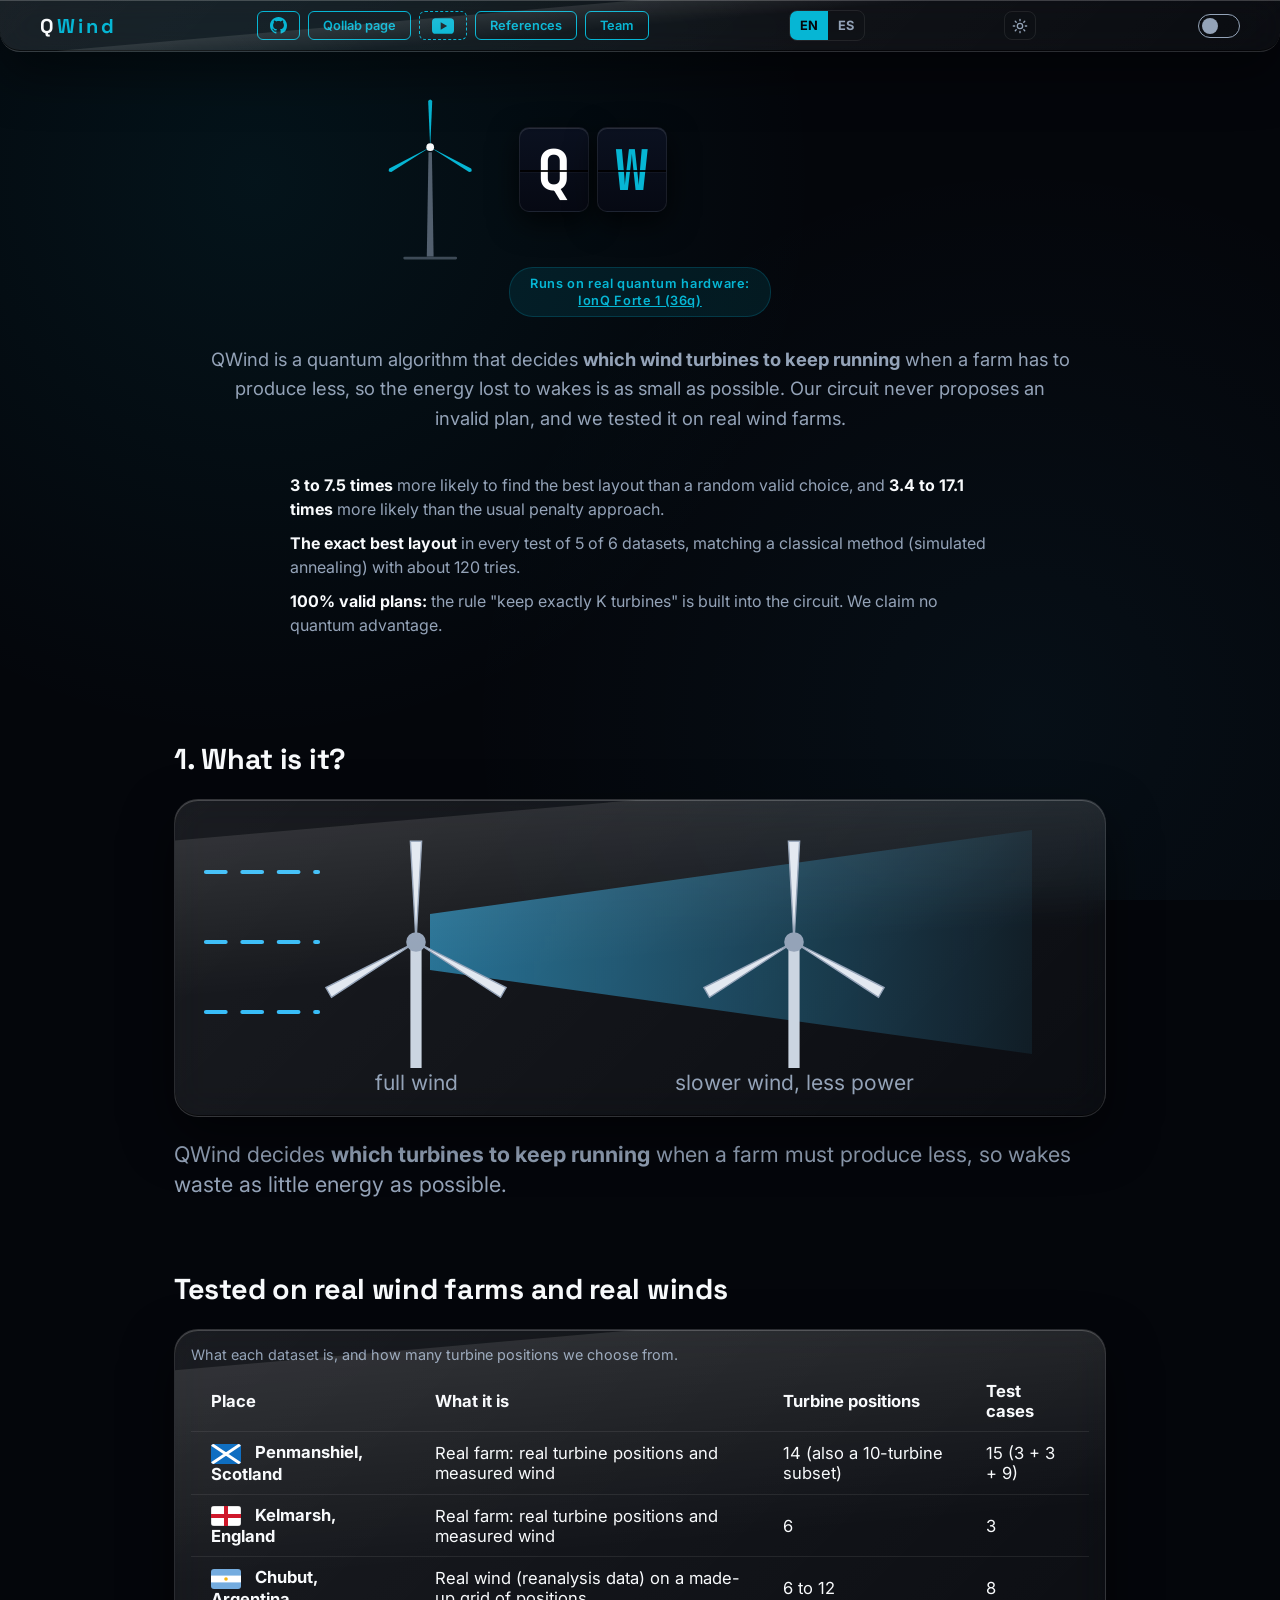
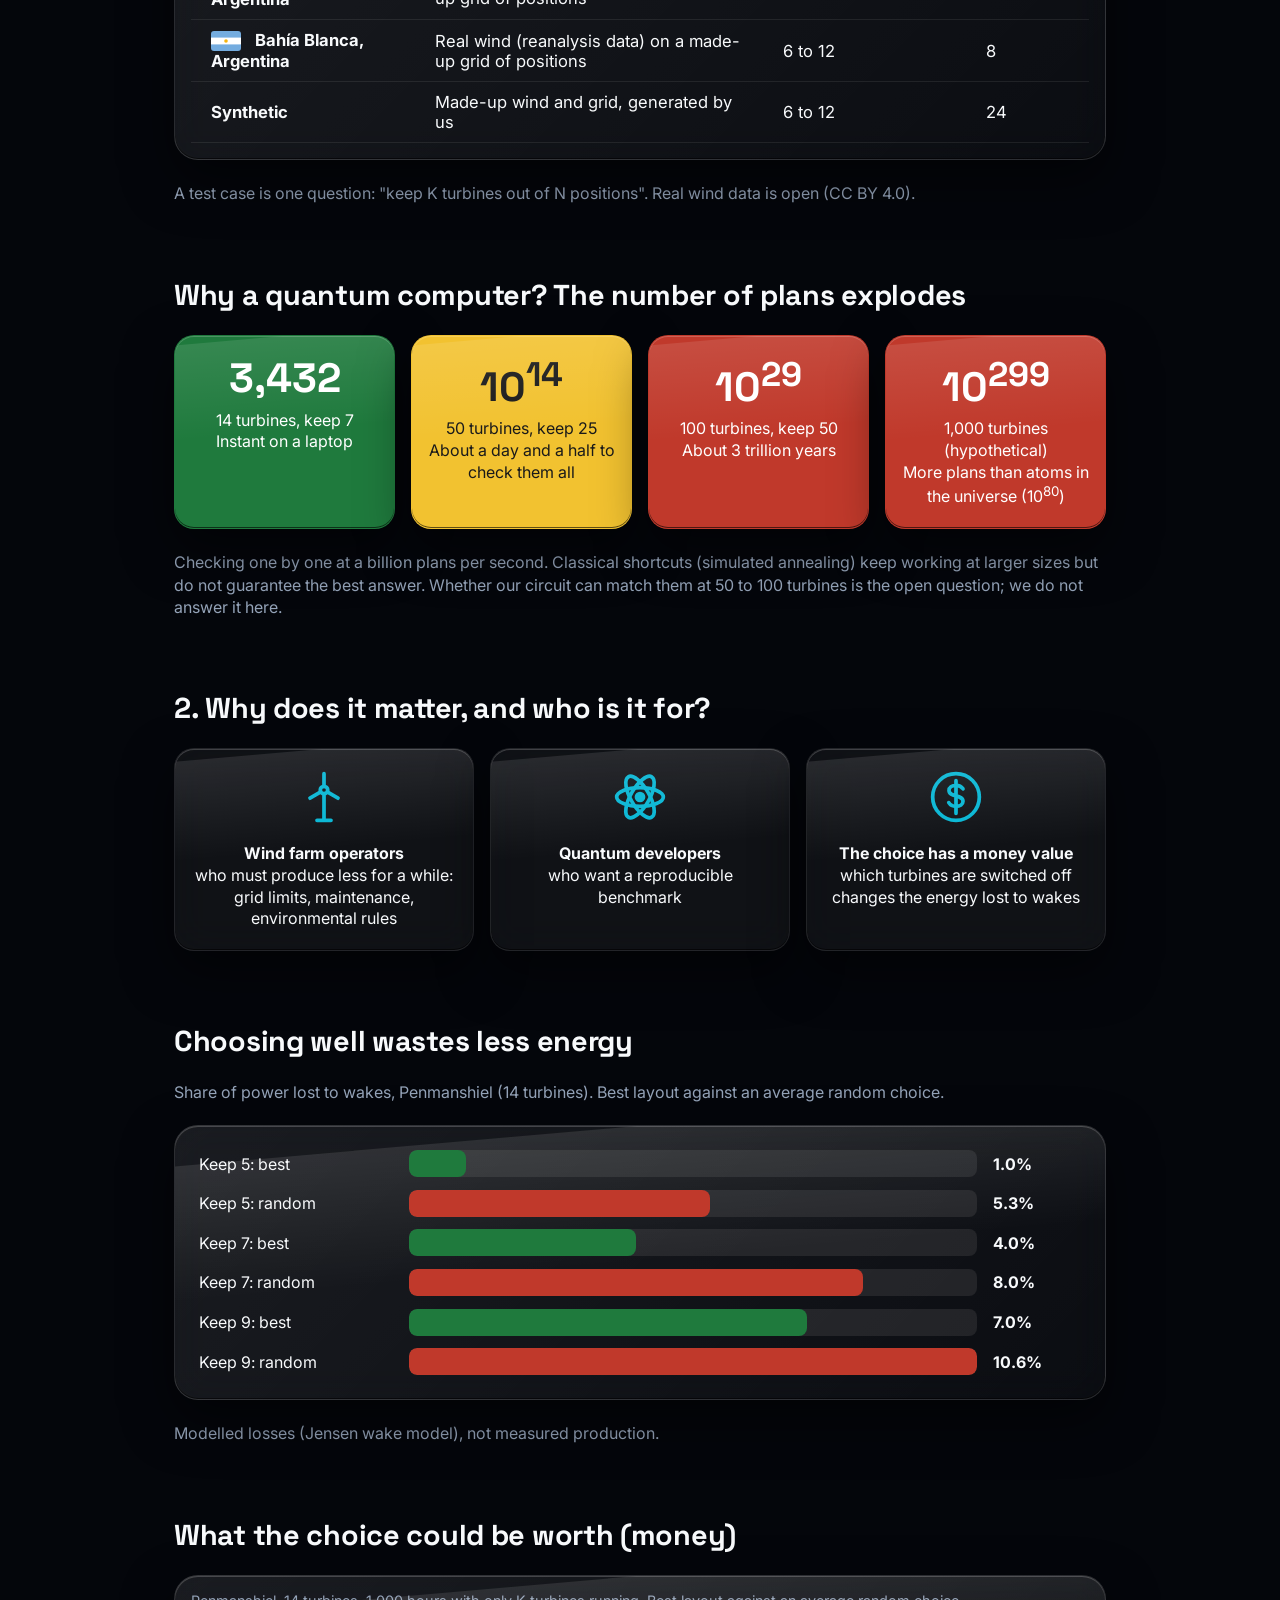
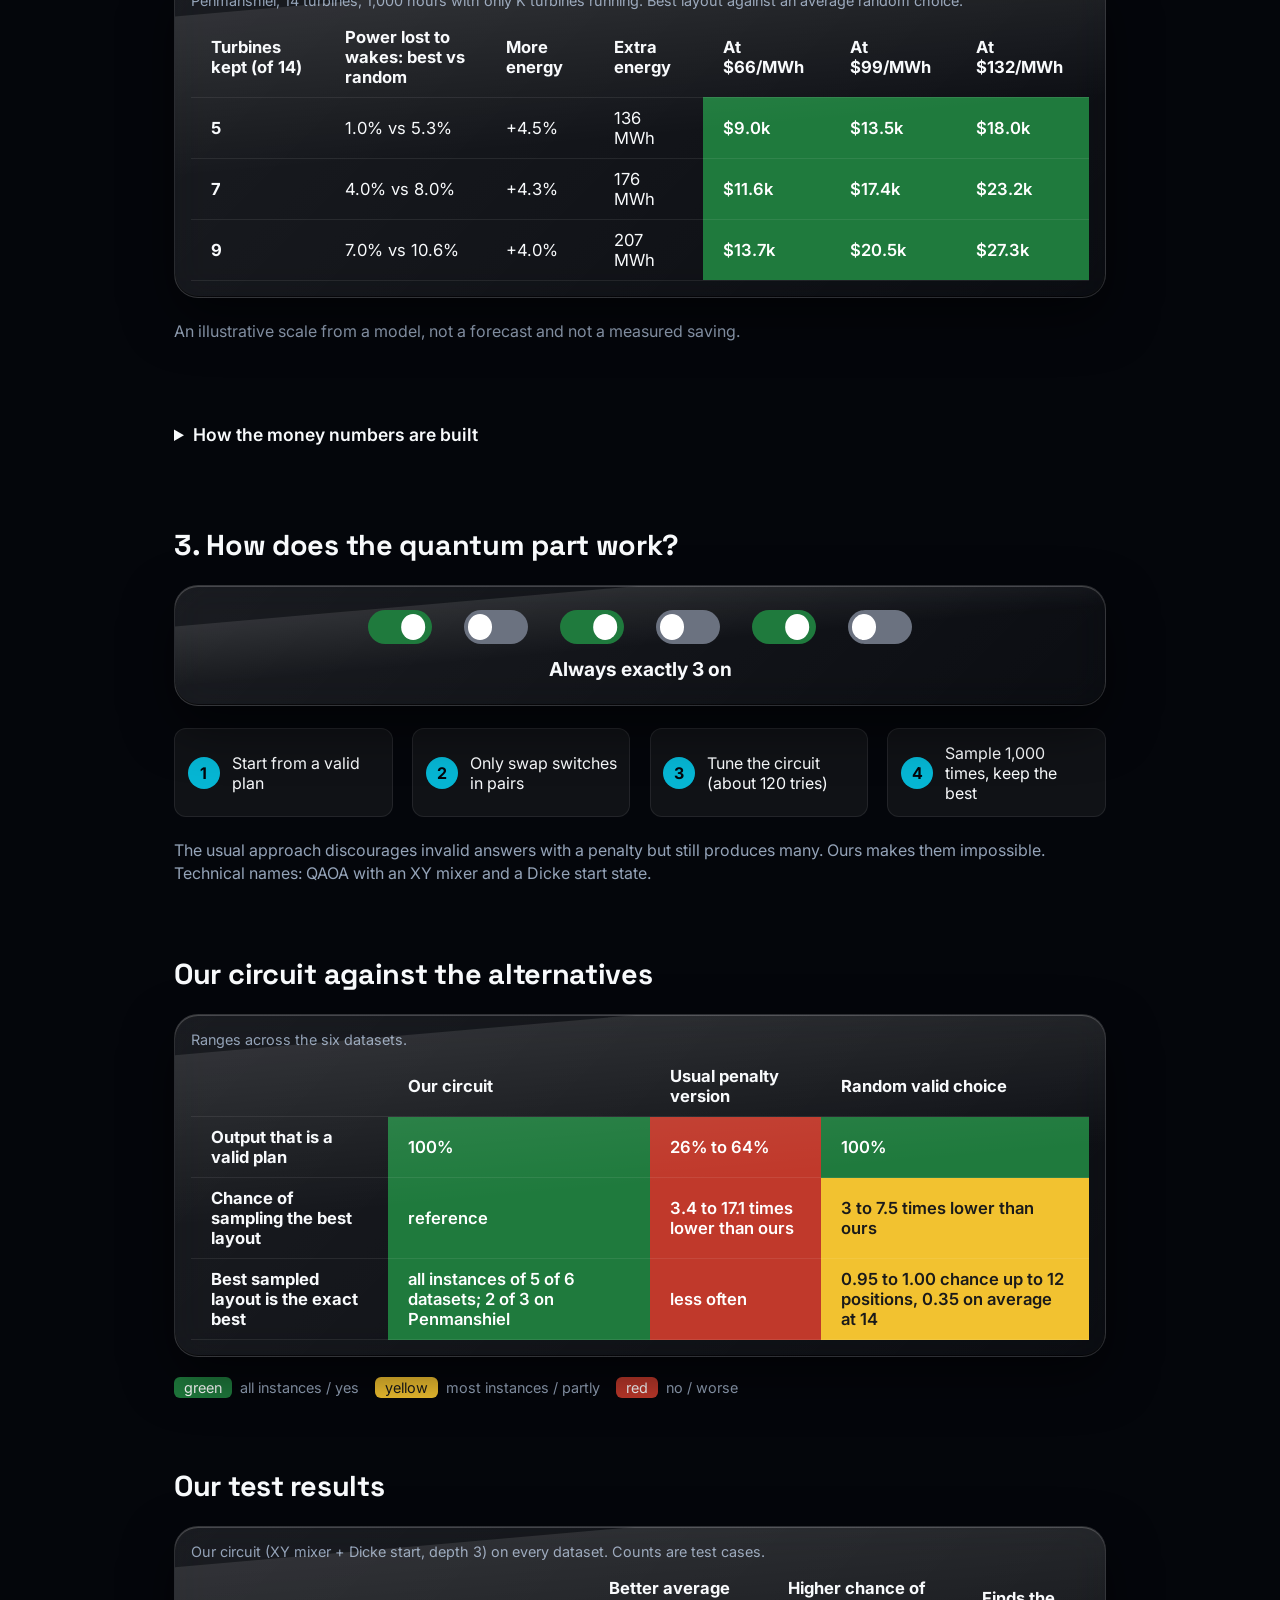
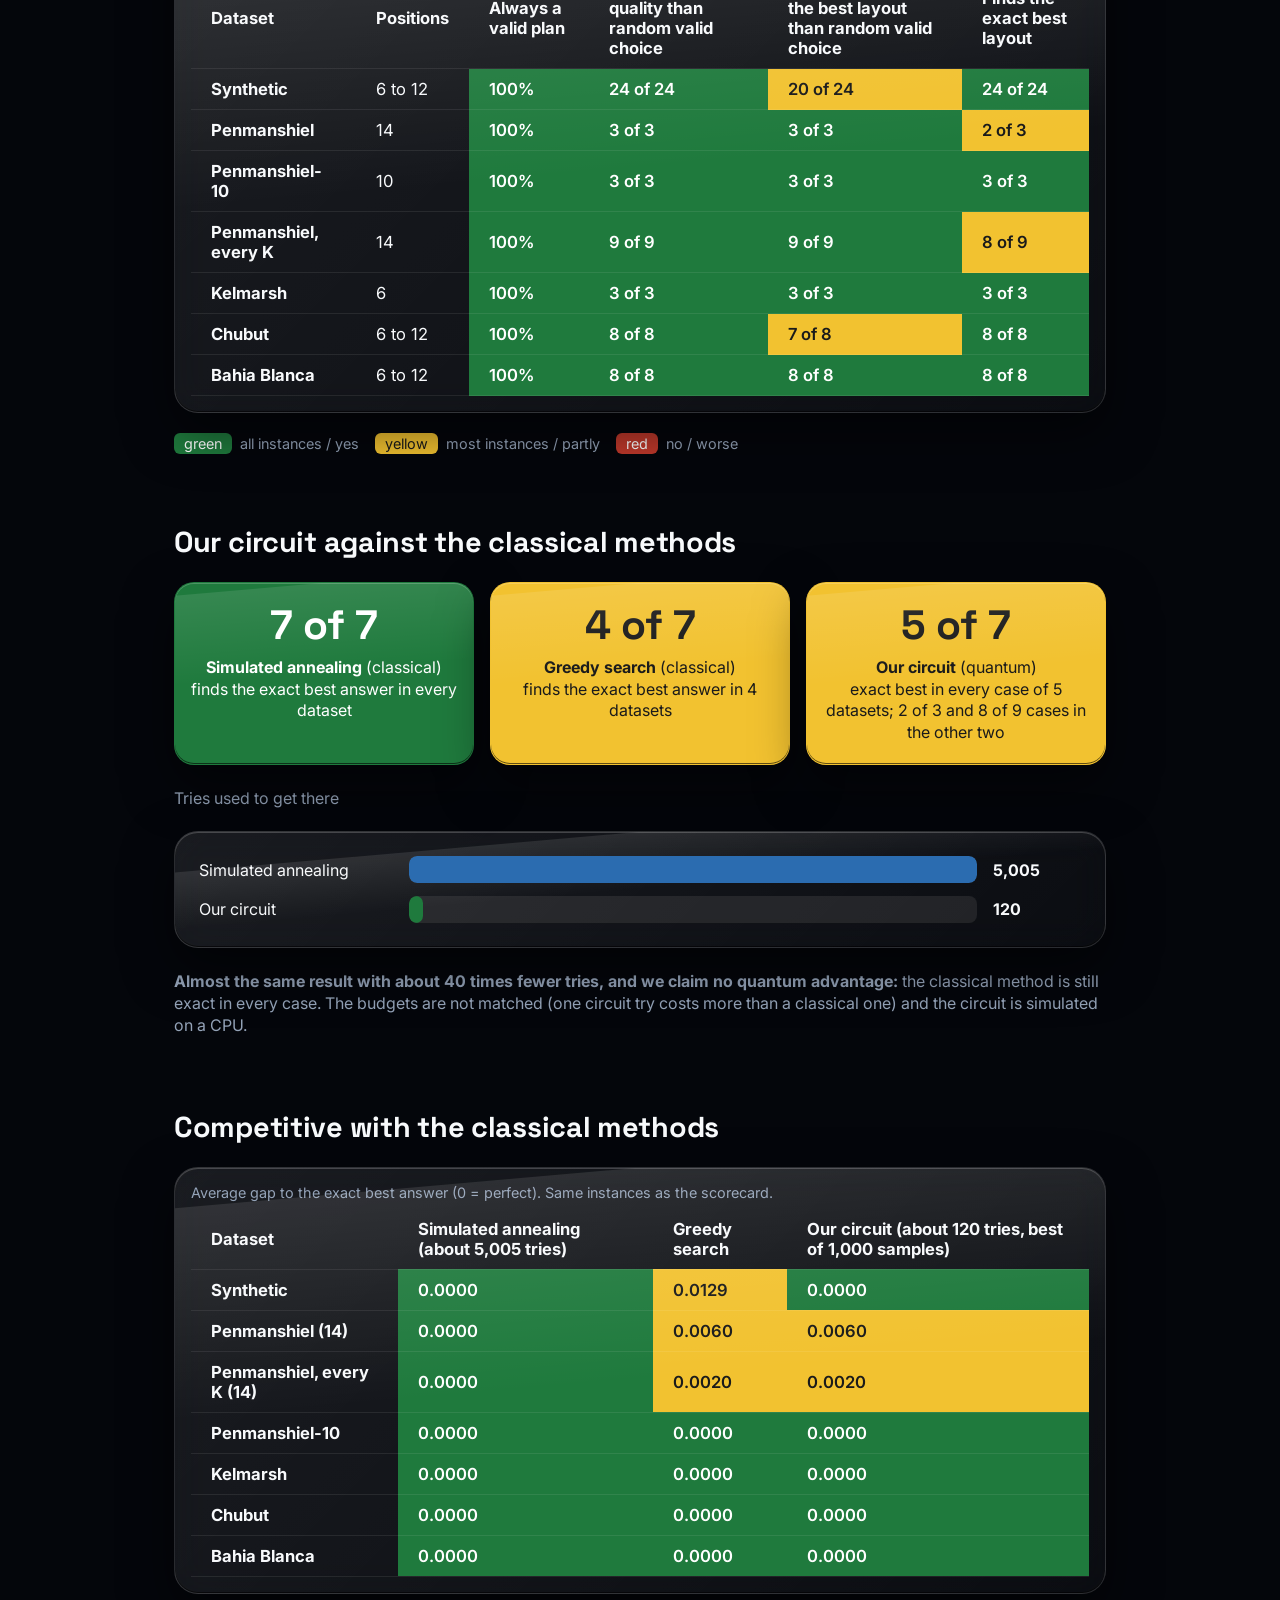
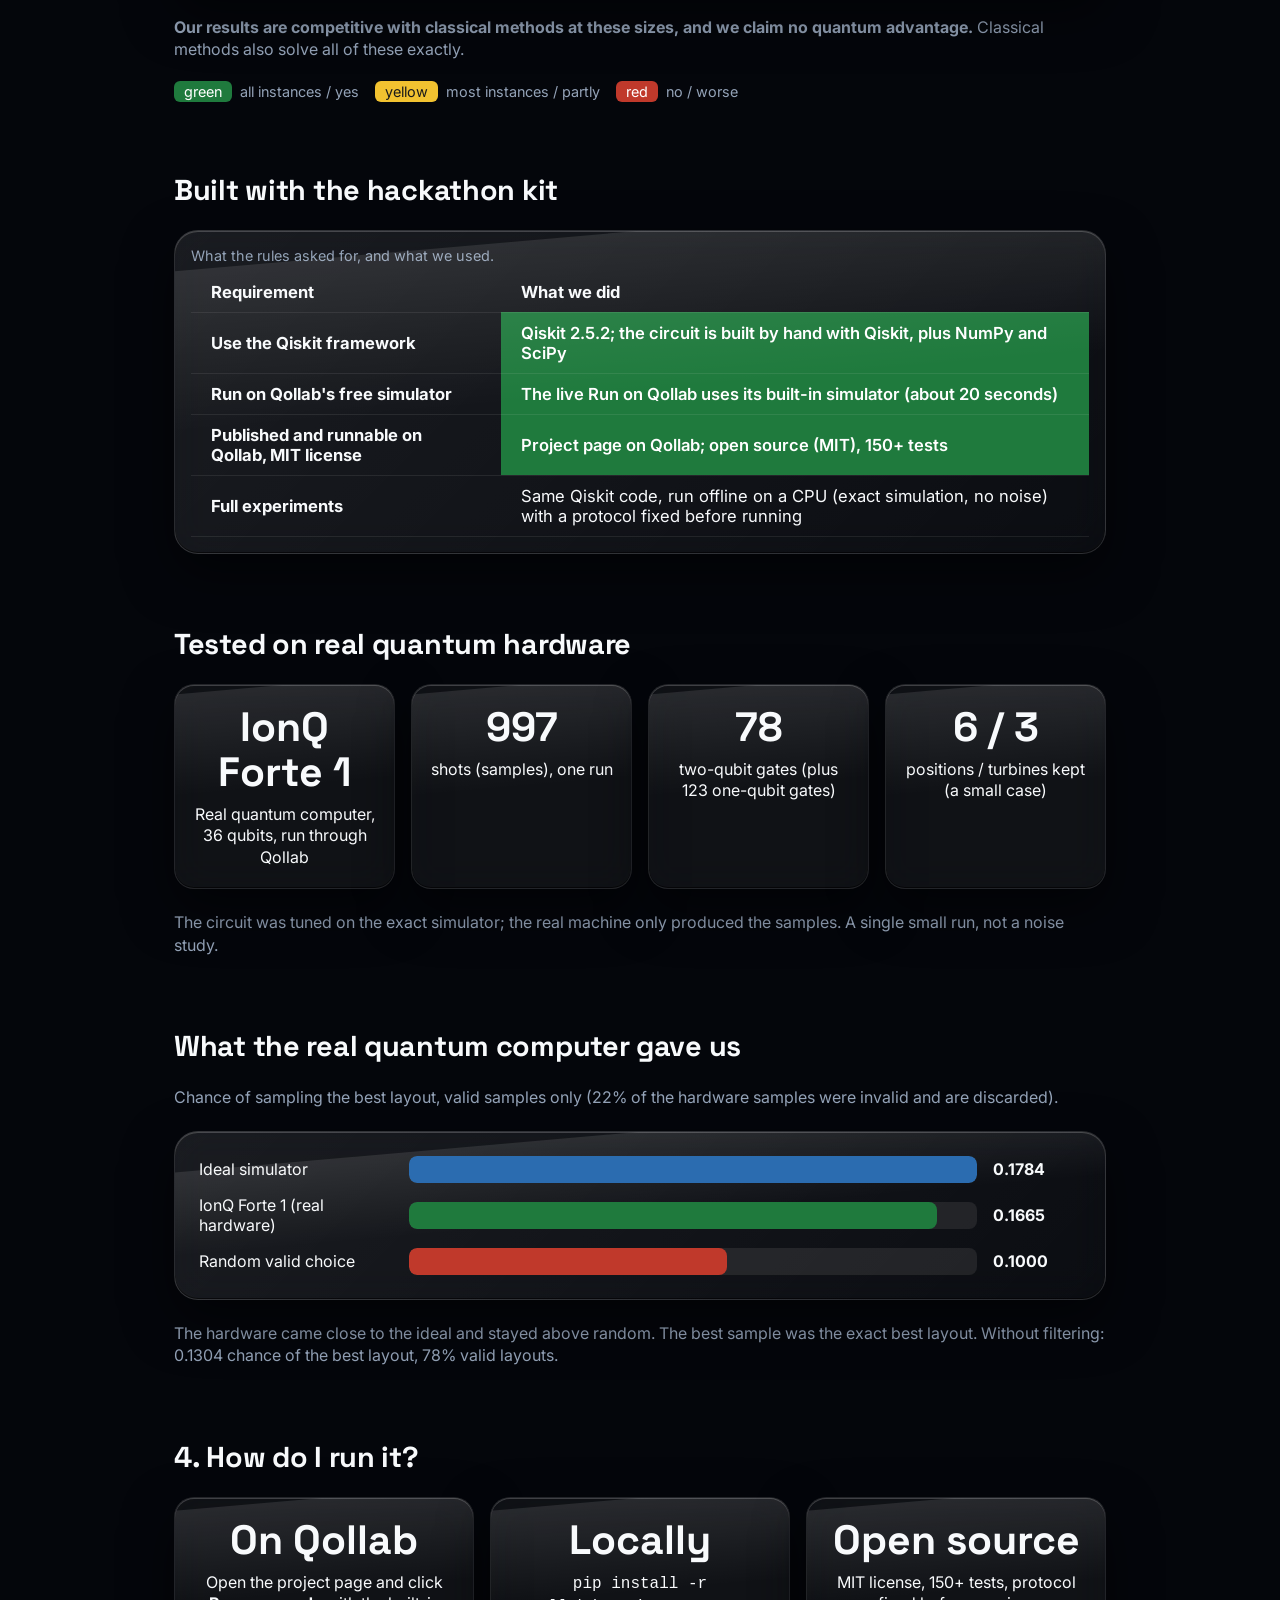
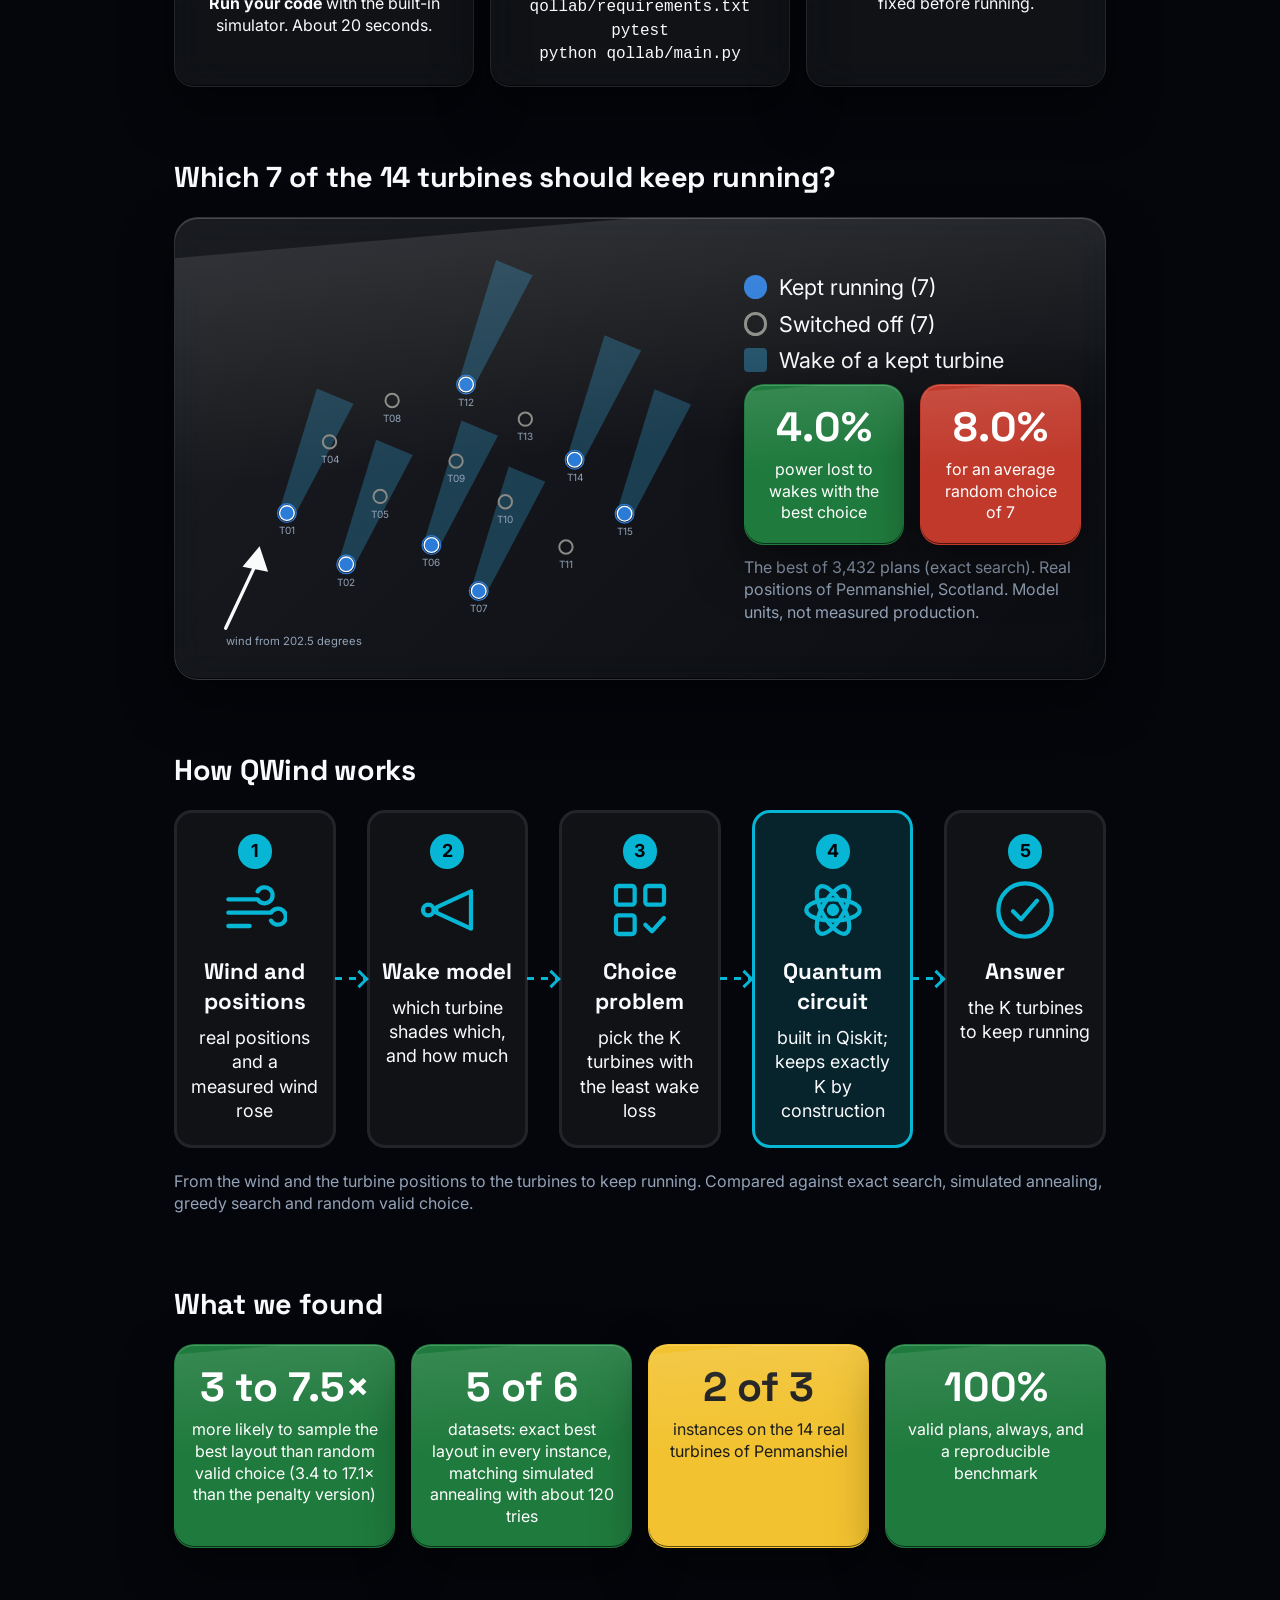
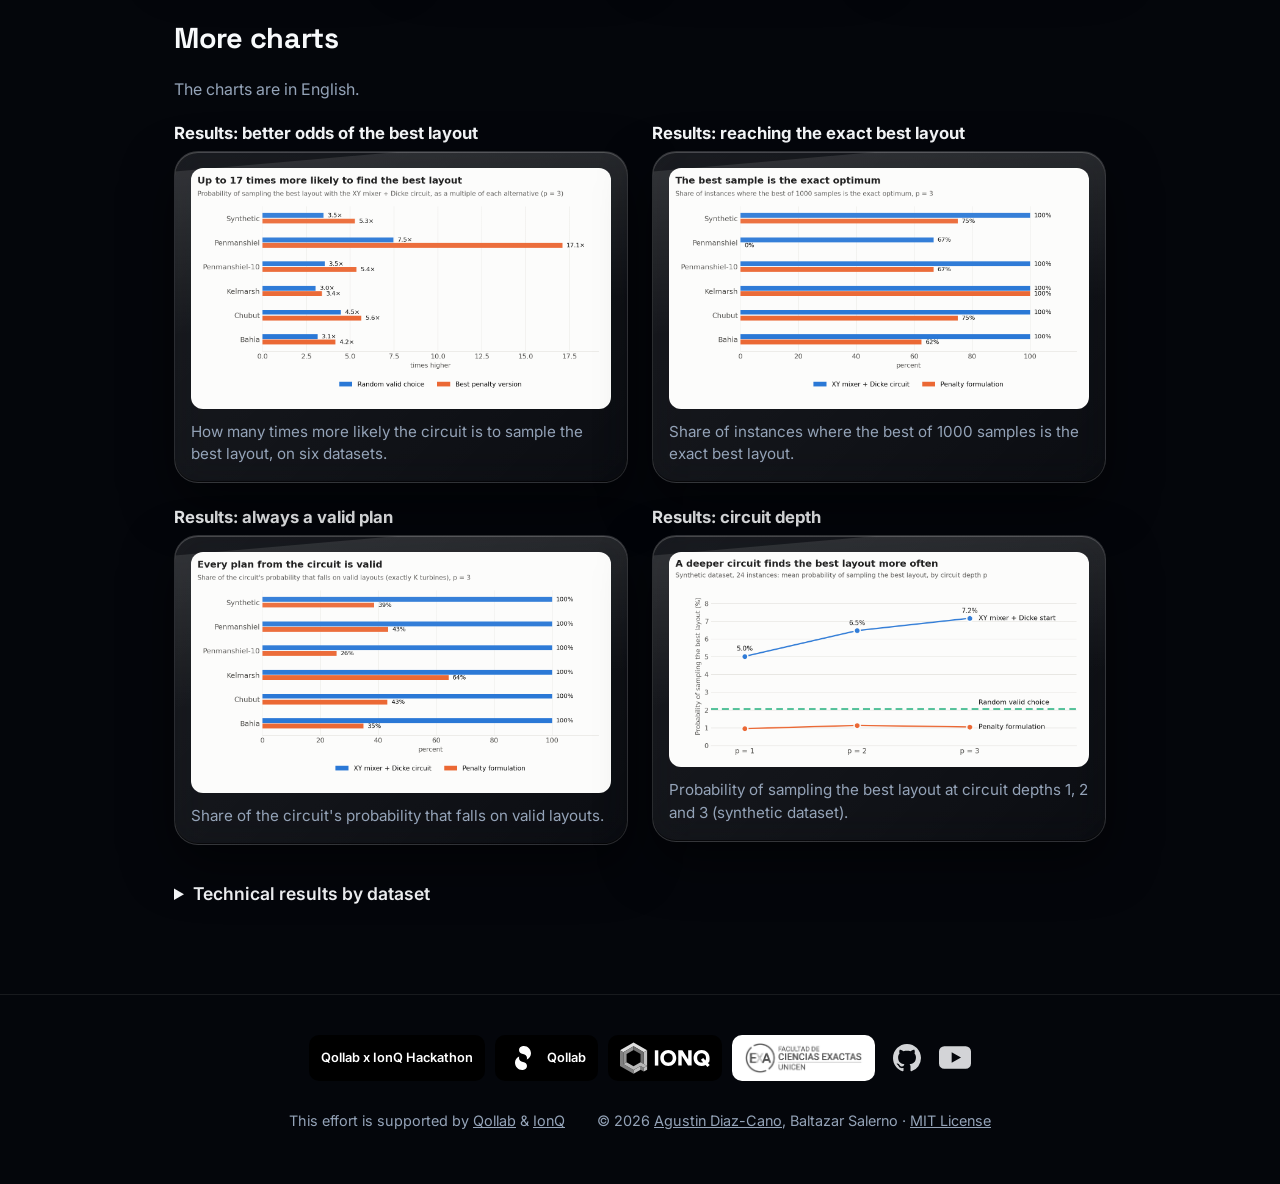
==== commit 17e9e1b0: "feat(web): drop the "no quantum advantage" phrases from the slides The notes under the classical-com" ====
--- a/web/index.html
+++ b/web/index.html
@@ -458,7 +458,7 @@
         </section>
         <section class="slide " id="slide-en-12" lang="en" data-lang="en" data-deck="full" aria-label="Slide 12 of 26: Our circuit against the classical methods" hidden>
             <h2>Our circuit against the classical methods</h2>
-            <div class="cards cards-3"><div class="card tl tl-green"><div class="card-big">7 of 7</div><div class="card-label"><strong>Simulated annealing</strong> (classical)<br>finds the exact best answer in every dataset</div></div><div class="card tl tl-yellow"><div class="card-big">4 of 7</div><div class="card-label"><strong>Greedy search</strong> (classical)<br>finds the exact best answer in 4 datasets</div></div><div class="card tl tl-yellow"><div class="card-big">5 of 7</div><div class="card-label"><strong>Our circuit</strong> (quantum)<br>exact best in every case of 5 datasets; 2 of 3 and 8 of 9 cases in the other two</div></div></div><p class="slide-note">Tries used to get there</p><div class="pbars"><div class="pbar-row"><span class="pbar-label">Simulated annealing</span><span class="pbar-track"><span class="pbar-fill pf-blue" style="--w:100%"></span></span><span class="pbar-val">5,005</span></div><div class="pbar-row"><span class="pbar-label">Our circuit</span><span class="pbar-track"><span class="pbar-fill pf-green" style="--w:2.4%"></span></span><span class="pbar-val">120</span></div></div><p class="slide-note"><strong>Almost the same result with about 40 times fewer tries, and we claim no quantum advantage:</strong> the classical method is still exact in every case. The budgets are not matched (one circuit try costs more than a classical one) and the circuit is simulated on a CPU.</p>
+            <div class="cards cards-3"><div class="card tl tl-green"><div class="card-big">7 of 7</div><div class="card-label"><strong>Simulated annealing</strong> (classical)<br>finds the exact best answer in every dataset</div></div><div class="card tl tl-yellow"><div class="card-big">4 of 7</div><div class="card-label"><strong>Greedy search</strong> (classical)<br>finds the exact best answer in 4 datasets</div></div><div class="card tl tl-yellow"><div class="card-big">5 of 7</div><div class="card-label"><strong>Our circuit</strong> (quantum)<br>exact best in every case of 5 datasets; 2 of 3 and 8 of 9 cases in the other two</div></div></div><p class="slide-note">Tries used to get there</p><div class="pbars"><div class="pbar-row"><span class="pbar-label">Simulated annealing</span><span class="pbar-track"><span class="pbar-fill pf-blue" style="--w:100%"></span></span><span class="pbar-val">5,005</span></div><div class="pbar-row"><span class="pbar-label">Our circuit</span><span class="pbar-track"><span class="pbar-fill pf-green" style="--w:2.4%"></span></span><span class="pbar-val">120</span></div></div><p class="slide-note"><strong>Almost the same result with about 40 times fewer tries.</strong></p>
         </section>
         <section class="slide " id="slide-en-13" lang="en" data-lang="en" data-deck="full" aria-label="Slide 13 of 26: Competitive with the classical methods" hidden>
             <h2>Competitive with the classical methods</h2>
@@ -466,7 +466,7 @@
                 <caption>Average gap to the exact best answer (0 = perfect). Same instances as the scorecard.</caption>
                 <thead><tr><th scope="col">Dataset</th><th scope="col">Simulated annealing (about 5,005 tries)</th><th scope="col">Greedy search</th><th scope="col">Our circuit (about 120 tries, best of 1,000 samples)</th></tr></thead>
                 <tbody><tr><th scope="row">Synthetic</th><td class="tl tl-green">0.0000</td><td class="tl tl-yellow">0.0129</td><td class="tl tl-green">0.0000</td></tr><tr><th scope="row">Penmanshiel (14)</th><td class="tl tl-green">0.0000</td><td class="tl tl-yellow">0.0060</td><td class="tl tl-yellow">0.0060</td></tr><tr><th scope="row">Penmanshiel, every K (14)</th><td class="tl tl-green">0.0000</td><td class="tl tl-yellow">0.0020</td><td class="tl tl-yellow">0.0020</td></tr><tr><th scope="row">Penmanshiel-10</th><td class="tl tl-green">0.0000</td><td class="tl tl-green">0.0000</td><td class="tl tl-green">0.0000</td></tr><tr><th scope="row">Kelmarsh</th><td class="tl tl-green">0.0000</td><td class="tl tl-green">0.0000</td><td class="tl tl-green">0.0000</td></tr><tr><th scope="row">Chubut</th><td class="tl tl-green">0.0000</td><td class="tl tl-green">0.0000</td><td class="tl tl-green">0.0000</td></tr><tr><th scope="row">Bahia Blanca</th><td class="tl tl-green">0.0000</td><td class="tl tl-green">0.0000</td><td class="tl tl-green">0.0000</td></tr></tbody>
-            </table><p class="slide-note"><strong>Our results are competitive with classical methods at these sizes, and we claim no quantum advantage.</strong> Classical methods also solve all of these exactly.</p><p class="slide-legend"><span class="tl tl-green">green</span> all instances / yes <span class="tl tl-yellow">yellow</span> most instances / partly <span class="tl tl-red">red</span> no / worse</p>
+            </table><p class="slide-note"><strong>Our results are competitive with classical methods at these sizes.</strong></p><p class="slide-legend"><span class="tl tl-green">green</span> all instances / yes <span class="tl tl-yellow">yellow</span> most instances / partly <span class="tl tl-red">red</span> no / worse</p>
         </section>
         <section class="slide " id="slide-en-14" lang="en" data-lang="en" data-deck="full" aria-label="Slide 14 of 26: Built with the hackathon kit" hidden>
             <h2>Built with the hackathon kit</h2>
@@ -585,7 +585,7 @@
         </section>
         <section class="slide " id="slide-en-s7" lang="en" data-lang="en" data-deck="short" aria-label="Short demo, slide 7 of 9: Against the classical methods" hidden>
             <h2>Our circuit against the classical methods</h2>
-            <div class="cards cards-3"><div class="card tl tl-green"><div class="card-big">7 of 7</div><div class="card-label"><strong>Simulated annealing</strong> (classical)<br>finds the exact best answer in every dataset</div></div><div class="card tl tl-yellow"><div class="card-big">4 of 7</div><div class="card-label"><strong>Greedy search</strong> (classical)<br>finds the exact best answer in 4 datasets</div></div><div class="card tl tl-yellow"><div class="card-big">5 of 7</div><div class="card-label"><strong>Our circuit</strong> (quantum)<br>exact best in every case of 5 datasets; 2 of 3 and 8 of 9 cases in the other two</div></div></div><p class="slide-note">Tries used to get there</p><div class="pbars"><div class="pbar-row"><span class="pbar-label">Simulated annealing</span><span class="pbar-track"><span class="pbar-fill pf-blue" style="--w:100%"></span></span><span class="pbar-val">5,005</span></div><div class="pbar-row"><span class="pbar-label">Our circuit</span><span class="pbar-track"><span class="pbar-fill pf-green" style="--w:2.4%"></span></span><span class="pbar-val">120</span></div></div><p class="slide-note"><strong>Almost the same result with about 40 times fewer tries, and we claim no quantum advantage:</strong> the classical method is still exact in every case. The budgets are not matched (one circuit try costs more than a classical one) and the circuit is simulated on a CPU.</p>
+            <div class="cards cards-3"><div class="card tl tl-green"><div class="card-big">7 of 7</div><div class="card-label"><strong>Simulated annealing</strong> (classical)<br>finds the exact best answer in every dataset</div></div><div class="card tl tl-yellow"><div class="card-big">4 of 7</div><div class="card-label"><strong>Greedy search</strong> (classical)<br>finds the exact best answer in 4 datasets</div></div><div class="card tl tl-yellow"><div class="card-big">5 of 7</div><div class="card-label"><strong>Our circuit</strong> (quantum)<br>exact best in every case of 5 datasets; 2 of 3 and 8 of 9 cases in the other two</div></div></div><p class="slide-note">Tries used to get there</p><div class="pbars"><div class="pbar-row"><span class="pbar-label">Simulated annealing</span><span class="pbar-track"><span class="pbar-fill pf-blue" style="--w:100%"></span></span><span class="pbar-val">5,005</span></div><div class="pbar-row"><span class="pbar-label">Our circuit</span><span class="pbar-track"><span class="pbar-fill pf-green" style="--w:2.4%"></span></span><span class="pbar-val">120</span></div></div><p class="slide-note"><strong>Almost the same result with about 40 times fewer tries.</strong></p>
         </section>
         <section class="slide " id="slide-en-s8" lang="en" data-lang="en" data-deck="short" aria-label="Short demo, slide 8 of 9: Real quantum hardware" hidden>
             <h2>Tested on real quantum hardware</h2>
@@ -672,7 +672,7 @@
         </section>
         <section class="slide " id="slide-es-12" lang="es" data-lang="es" data-deck="full" aria-label="Diapositiva 12 de 26: Nuestro circuito frente a los métodos clásicos" hidden>
             <h2>Nuestro circuito frente a los métodos clásicos</h2>
-            <div class="cards cards-3"><div class="card tl tl-green"><div class="card-big">7 de 7</div><div class="card-label"><strong>Recocido simulado</strong> (clásico)<br>encuentra la mejor respuesta exacta en todos los conjuntos de datos</div></div><div class="card tl tl-yellow"><div class="card-big">4 de 7</div><div class="card-label"><strong>Búsqueda voraz</strong> (clásico)<br>encuentra la mejor respuesta exacta en 4 conjuntos de datos</div></div><div class="card tl tl-yellow"><div class="card-big">5 de 7</div><div class="card-label"><strong>Nuestro circuito</strong> (cuántico)<br>mejor exacta en todos los casos de 5 conjuntos; 2 de 3 y 8 de 9 casos en los otros dos</div></div></div><p class="slide-note">Intentos usados para llegar ahí</p><div class="pbars"><div class="pbar-row"><span class="pbar-label">Recocido simulado</span><span class="pbar-track"><span class="pbar-fill pf-blue" style="--w:100%"></span></span><span class="pbar-val">5.005</span></div><div class="pbar-row"><span class="pbar-label">Nuestro circuito</span><span class="pbar-track"><span class="pbar-fill pf-green" style="--w:2.4%"></span></span><span class="pbar-val">120</span></div></div><p class="slide-note"><strong>Casi el mismo resultado con unas 40 veces menos intentos, y no afirmamos ventaja cuántica:</strong> el método clásico sigue siendo exacto en todos los casos. Los presupuestos no son equivalentes (un intento del circuito cuesta más que uno clásico) y el circuito se simula en una CPU.</p>
+            <div class="cards cards-3"><div class="card tl tl-green"><div class="card-big">7 de 7</div><div class="card-label"><strong>Recocido simulado</strong> (clásico)<br>encuentra la mejor respuesta exacta en todos los conjuntos de datos</div></div><div class="card tl tl-yellow"><div class="card-big">4 de 7</div><div class="card-label"><strong>Búsqueda voraz</strong> (clásico)<br>encuentra la mejor respuesta exacta en 4 conjuntos de datos</div></div><div class="card tl tl-yellow"><div class="card-big">5 de 7</div><div class="card-label"><strong>Nuestro circuito</strong> (cuántico)<br>mejor exacta en todos los casos de 5 conjuntos; 2 de 3 y 8 de 9 casos en los otros dos</div></div></div><p class="slide-note">Intentos usados para llegar ahí</p><div class="pbars"><div class="pbar-row"><span class="pbar-label">Recocido simulado</span><span class="pbar-track"><span class="pbar-fill pf-blue" style="--w:100%"></span></span><span class="pbar-val">5.005</span></div><div class="pbar-row"><span class="pbar-label">Nuestro circuito</span><span class="pbar-track"><span class="pbar-fill pf-green" style="--w:2.4%"></span></span><span class="pbar-val">120</span></div></div><p class="slide-note"><strong>Casi el mismo resultado con unas 40 veces menos intentos.</strong></p>
         </section>
         <section class="slide " id="slide-es-13" lang="es" data-lang="es" data-deck="full" aria-label="Diapositiva 13 de 26: Competitivo con los métodos clásicos" hidden>
             <h2>Competitivo con los métodos clásicos</h2>
@@ -680,7 +680,7 @@
                 <caption>Diferencia promedio con la mejor respuesta exacta (0 = perfecto). Mismos casos que el cuadro anterior.</caption>
                 <thead><tr><th scope="col">Conjunto de datos</th><th scope="col">Recocido simulado (unos 5.005 intentos)</th><th scope="col">Búsqueda voraz</th><th scope="col">Nuestro circuito (unos 120 intentos, la mejor de 1.000 muestras)</th></tr></thead>
                 <tbody><tr><th scope="row">Sintético</th><td class="tl tl-green">0,0000</td><td class="tl tl-yellow">0,0129</td><td class="tl tl-green">0,0000</td></tr><tr><th scope="row">Penmanshiel (14)</th><td class="tl tl-green">0,0000</td><td class="tl tl-yellow">0,0060</td><td class="tl tl-yellow">0,0060</td></tr><tr><th scope="row">Penmanshiel, todos los K (14)</th><td class="tl tl-green">0,0000</td><td class="tl tl-yellow">0,0020</td><td class="tl tl-yellow">0,0020</td></tr><tr><th scope="row">Penmanshiel-10</th><td class="tl tl-green">0,0000</td><td class="tl tl-green">0,0000</td><td class="tl tl-green">0,0000</td></tr><tr><th scope="row">Kelmarsh</th><td class="tl tl-green">0,0000</td><td class="tl tl-green">0,0000</td><td class="tl tl-green">0,0000</td></tr><tr><th scope="row">Chubut</th><td class="tl tl-green">0,0000</td><td class="tl tl-green">0,0000</td><td class="tl tl-green">0,0000</td></tr><tr><th scope="row">Bahía Blanca</th><td class="tl tl-green">0,0000</td><td class="tl tl-green">0,0000</td><td class="tl tl-green">0,0000</td></tr></tbody>
-            </table><p class="slide-note"><strong>Nuestros resultados son competitivos con los métodos clásicos a estos tamaños, y no afirmamos ventaja cuántica.</strong> Los métodos clásicos también resuelven todos estos casos de forma exacta.</p><p class="slide-legend"><span class="tl tl-green">verde</span> todos los casos / sí <span class="tl tl-yellow">amarillo</span> la mayoría / en parte <span class="tl tl-red">rojo</span> no / peor</p>
+            </table><p class="slide-note"><strong>Nuestros resultados son competitivos con los métodos clásicos a estos tamaños.</strong></p><p class="slide-legend"><span class="tl tl-green">verde</span> todos los casos / sí <span class="tl tl-yellow">amarillo</span> la mayoría / en parte <span class="tl tl-red">rojo</span> no / peor</p>
         </section>
         <section class="slide " id="slide-es-14" lang="es" data-lang="es" data-deck="full" aria-label="Diapositiva 14 de 26: Hecho con el kit del hackatón" hidden>
             <h2>Hecho con el kit del hackatón</h2>
@@ -799,7 +799,7 @@
         </section>
         <section class="slide " id="slide-es-s7" lang="es" data-lang="es" data-deck="short" aria-label="Demo corta, diapositiva 7 de 9: Frente a los métodos clásicos" hidden>
             <h2>Nuestro circuito frente a los métodos clásicos</h2>
-            <div class="cards cards-3"><div class="card tl tl-green"><div class="card-big">7 de 7</div><div class="card-label"><strong>Recocido simulado</strong> (clásico)<br>encuentra la mejor respuesta exacta en todos los conjuntos de datos</div></div><div class="card tl tl-yellow"><div class="card-big">4 de 7</div><div class="card-label"><strong>Búsqueda voraz</strong> (clásico)<br>encuentra la mejor respuesta exacta en 4 conjuntos de datos</div></div><div class="card tl tl-yellow"><div class="card-big">5 de 7</div><div class="card-label"><strong>Nuestro circuito</strong> (cuántico)<br>mejor exacta en todos los casos de 5 conjuntos; 2 de 3 y 8 de 9 casos en los otros dos</div></div></div><p class="slide-note">Intentos usados para llegar ahí</p><div class="pbars"><div class="pbar-row"><span class="pbar-label">Recocido simulado</span><span class="pbar-track"><span class="pbar-fill pf-blue" style="--w:100%"></span></span><span class="pbar-val">5.005</span></div><div class="pbar-row"><span class="pbar-label">Nuestro circuito</span><span class="pbar-track"><span class="pbar-fill pf-green" style="--w:2.4%"></span></span><span class="pbar-val">120</span></div></div><p class="slide-note"><strong>Casi el mismo resultado con unas 40 veces menos intentos, y no afirmamos ventaja cuántica:</strong> el método clásico sigue siendo exacto en todos los casos. Los presupuestos no son equivalentes (un intento del circuito cuesta más que uno clásico) y el circuito se simula en una CPU.</p>
+            <div class="cards cards-3"><div class="card tl tl-green"><div class="card-big">7 de 7</div><div class="card-label"><strong>Recocido simulado</strong> (clásico)<br>encuentra la mejor respuesta exacta en todos los conjuntos de datos</div></div><div class="card tl tl-yellow"><div class="card-big">4 de 7</div><div class="card-label"><strong>Búsqueda voraz</strong> (clásico)<br>encuentra la mejor respuesta exacta en 4 conjuntos de datos</div></div><div class="card tl tl-yellow"><div class="card-big">5 de 7</div><div class="card-label"><strong>Nuestro circuito</strong> (cuántico)<br>mejor exacta en todos los casos de 5 conjuntos; 2 de 3 y 8 de 9 casos en los otros dos</div></div></div><p class="slide-note">Intentos usados para llegar ahí</p><div class="pbars"><div class="pbar-row"><span class="pbar-label">Recocido simulado</span><span class="pbar-track"><span class="pbar-fill pf-blue" style="--w:100%"></span></span><span class="pbar-val">5.005</span></div><div class="pbar-row"><span class="pbar-label">Nuestro circuito</span><span class="pbar-track"><span class="pbar-fill pf-green" style="--w:2.4%"></span></span><span class="pbar-val">120</span></div></div><p class="slide-note"><strong>Casi el mismo resultado con unas 40 veces menos intentos.</strong></p>
         </section>
         <section class="slide " id="slide-es-s8" lang="es" data-lang="es" data-deck="short" aria-label="Demo corta, diapositiva 8 de 9: Hardware cuántico real" hidden>
             <h2>Probado en hardware cuántico real</h2>
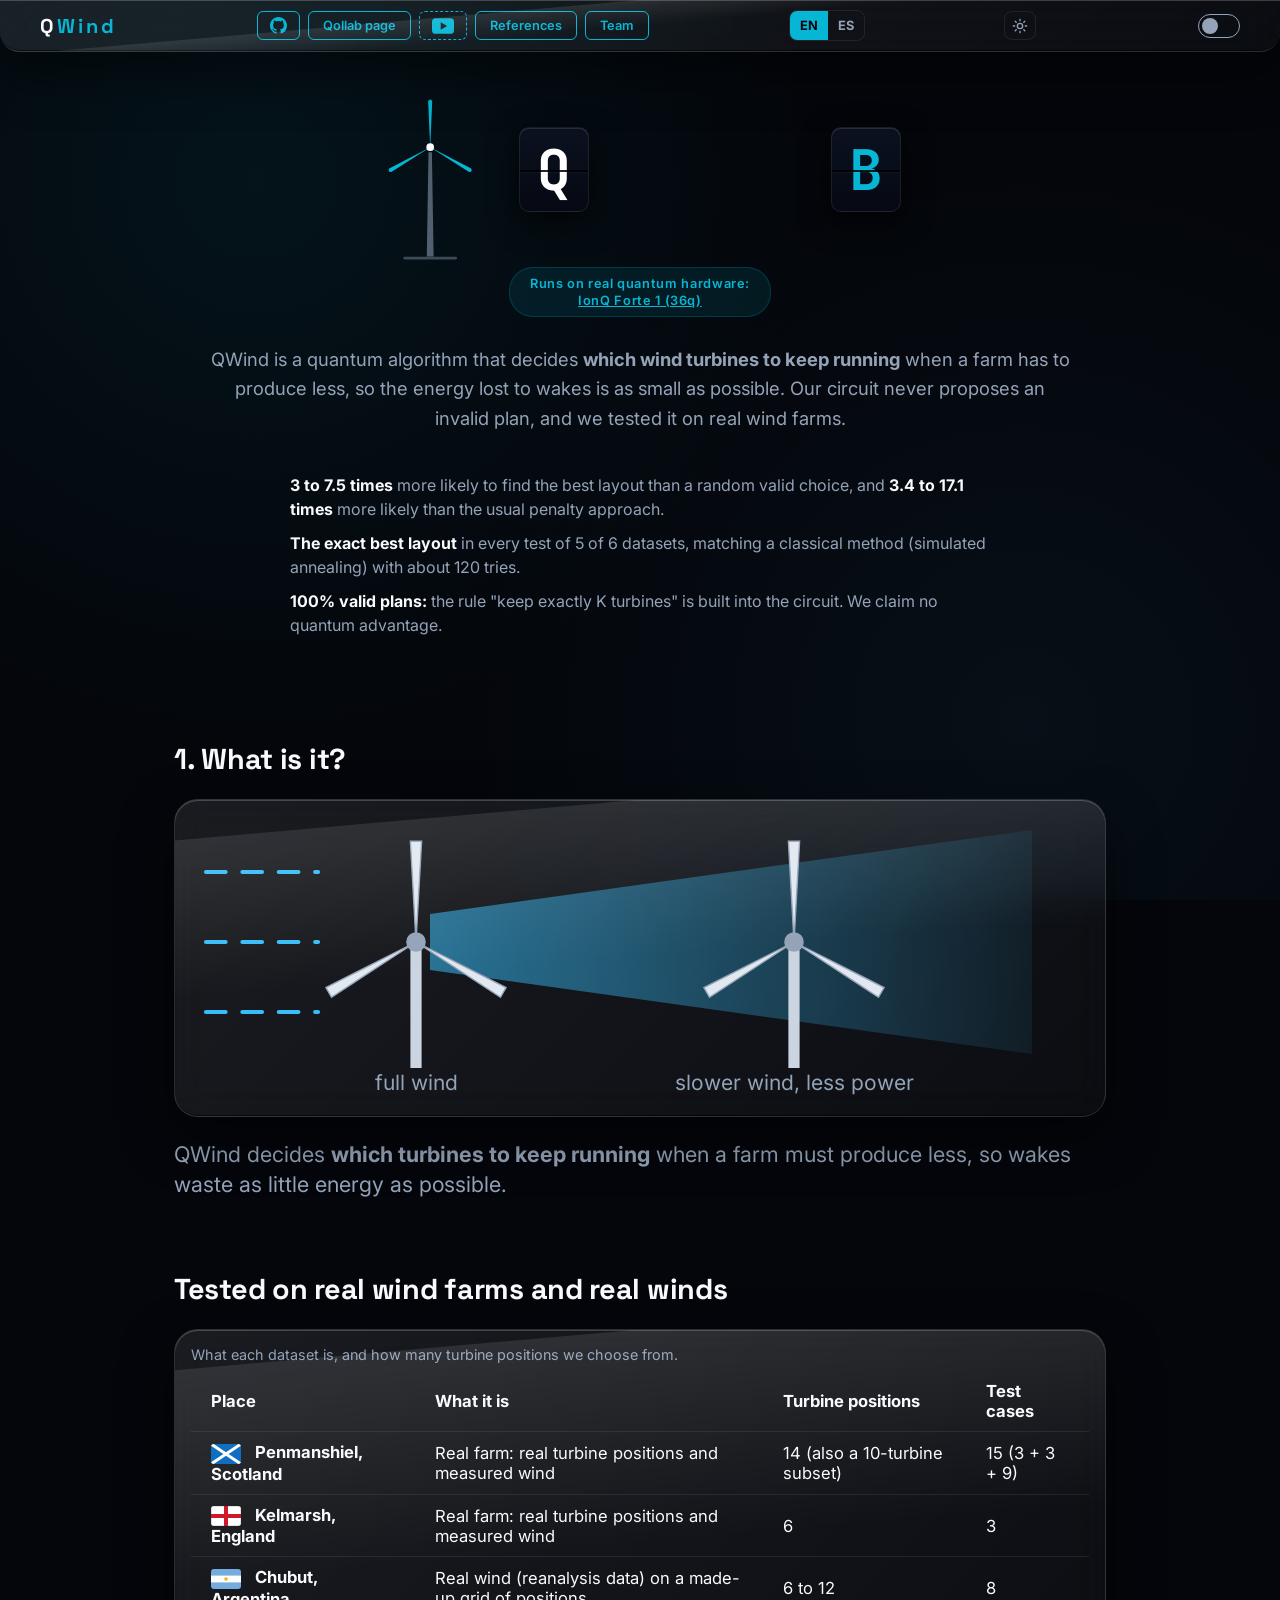
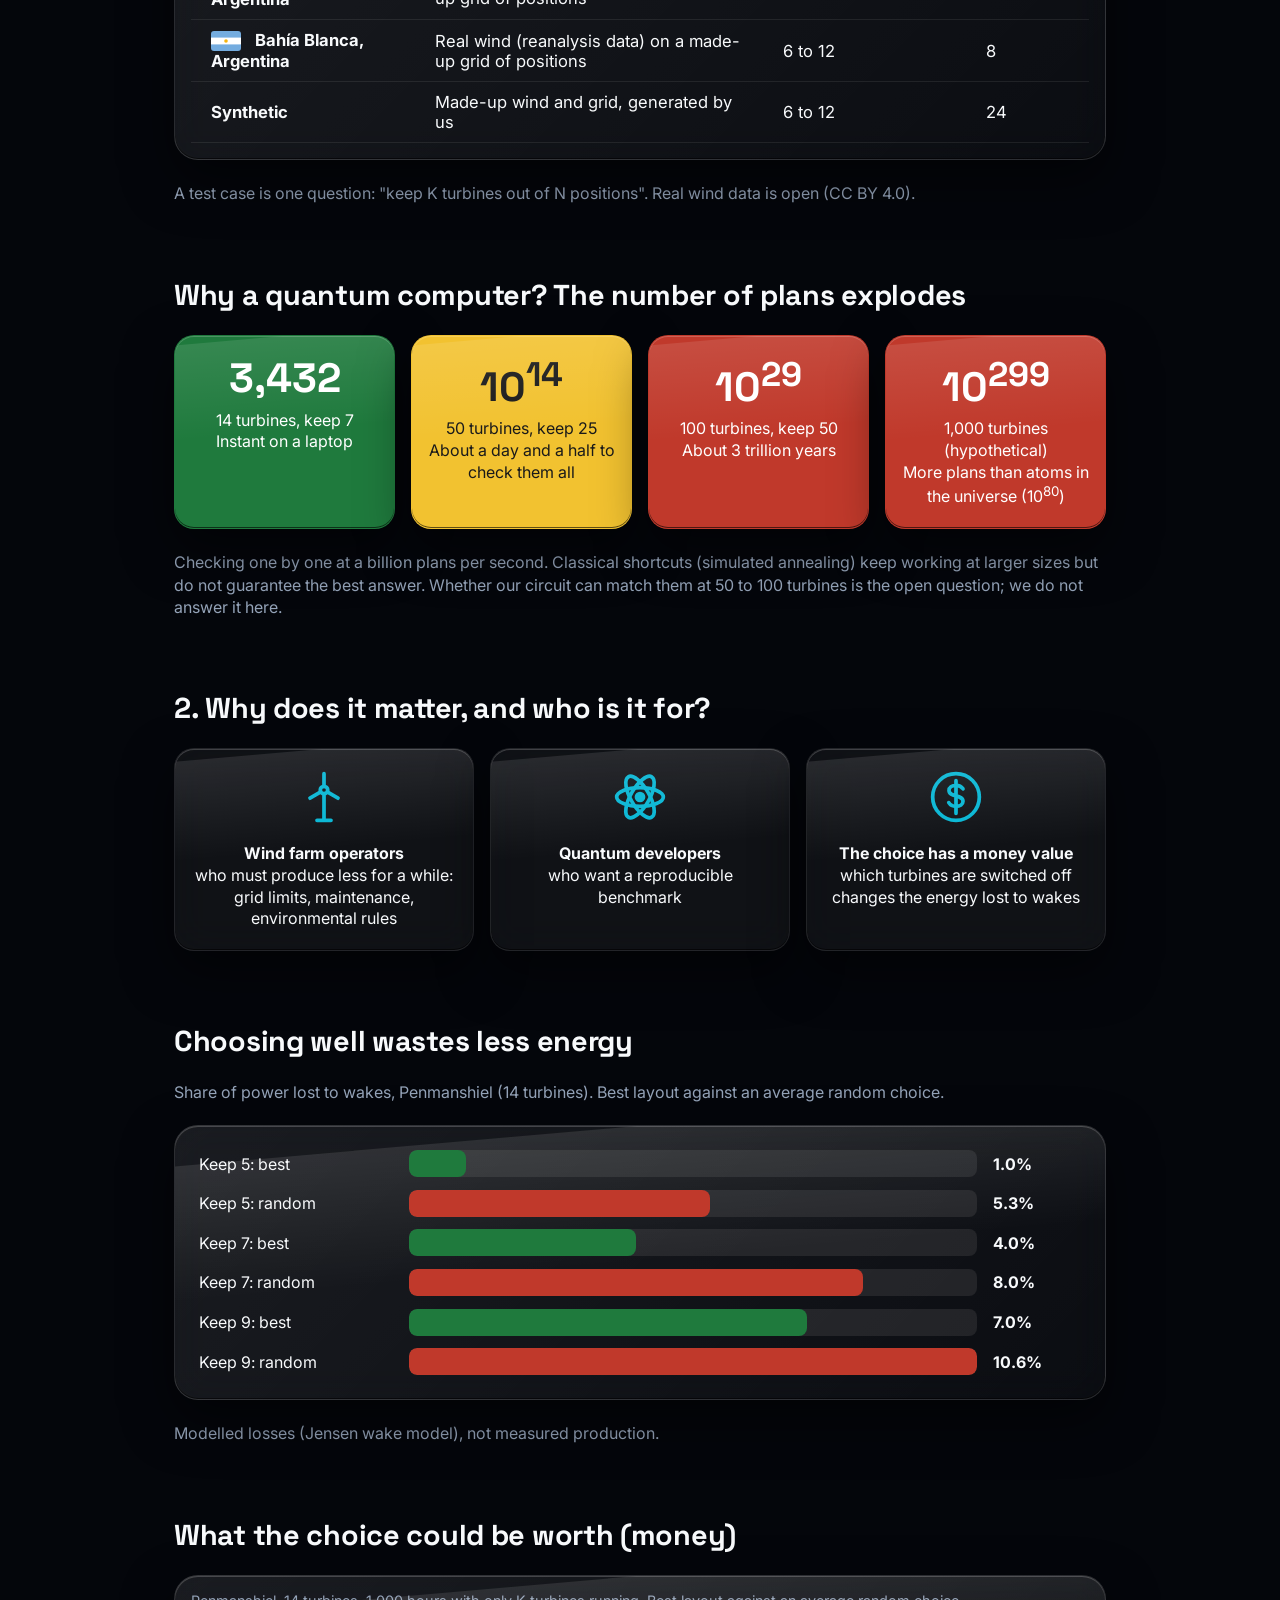
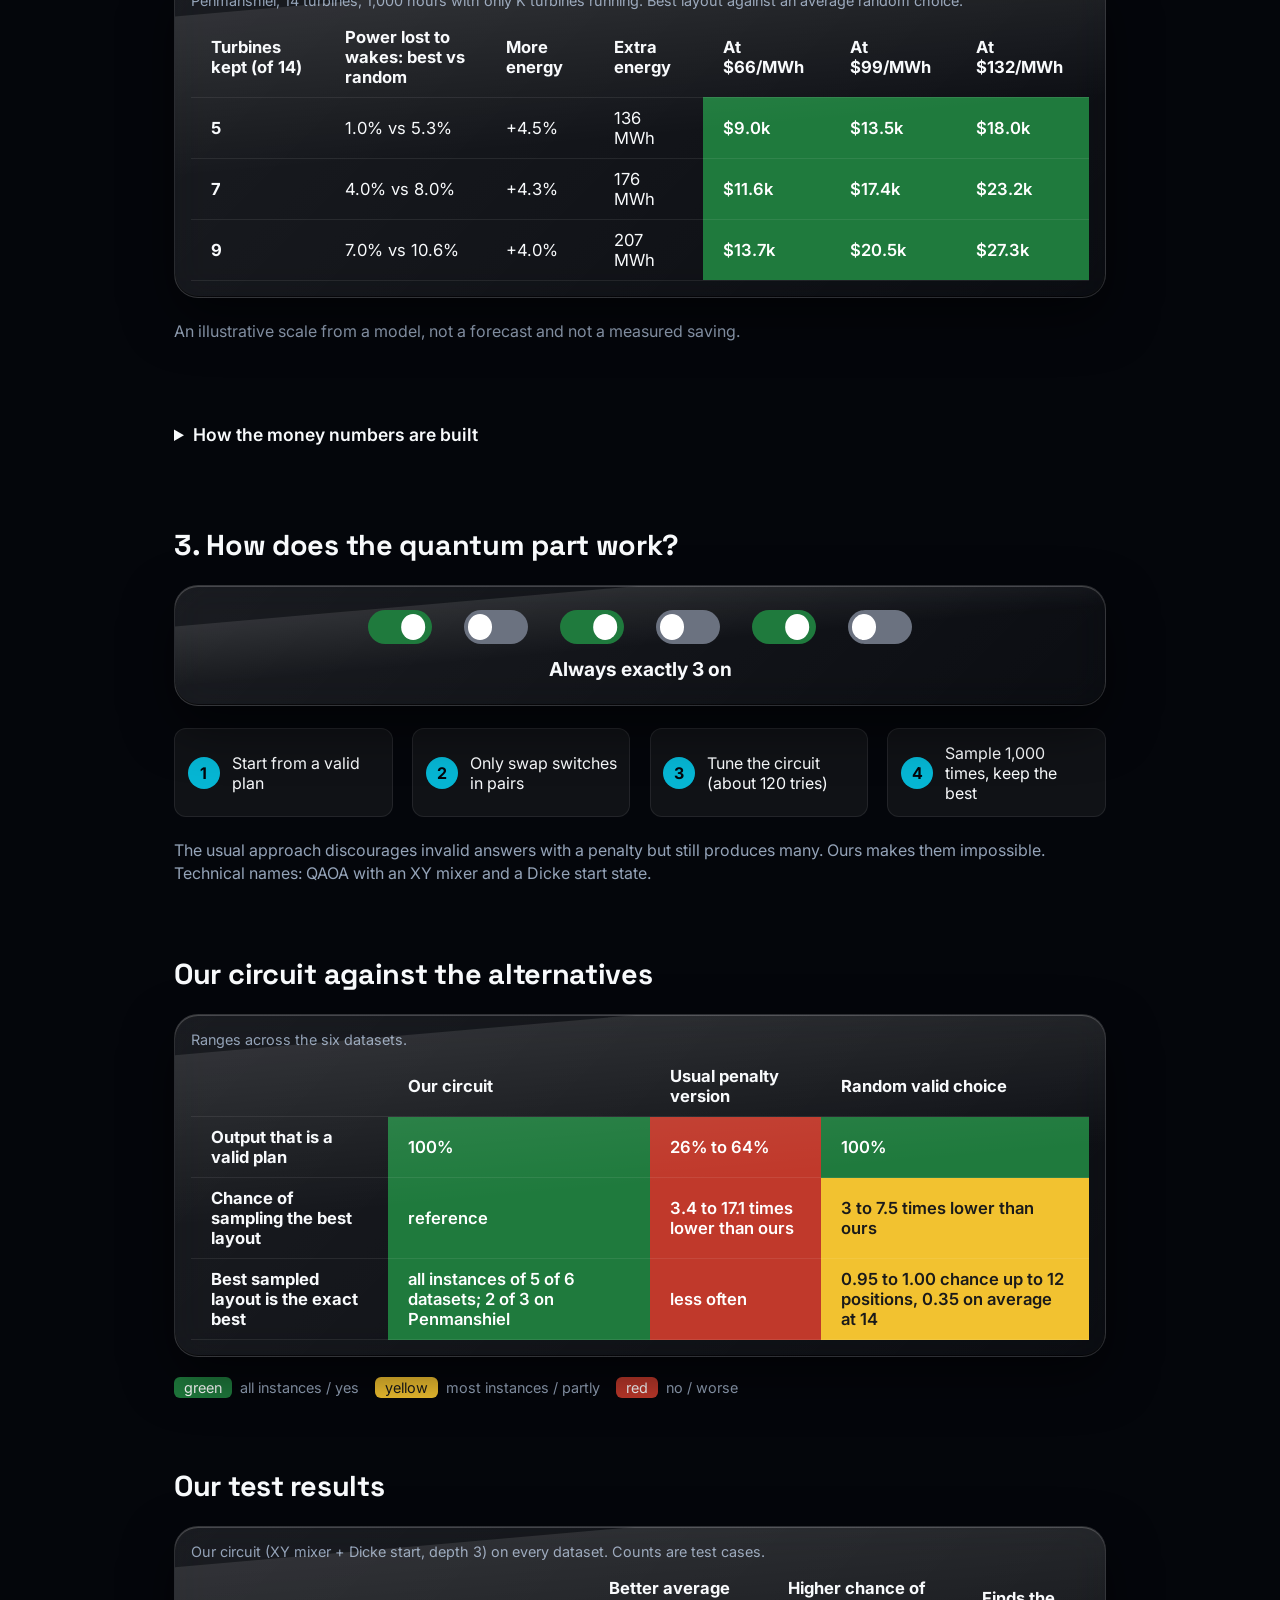
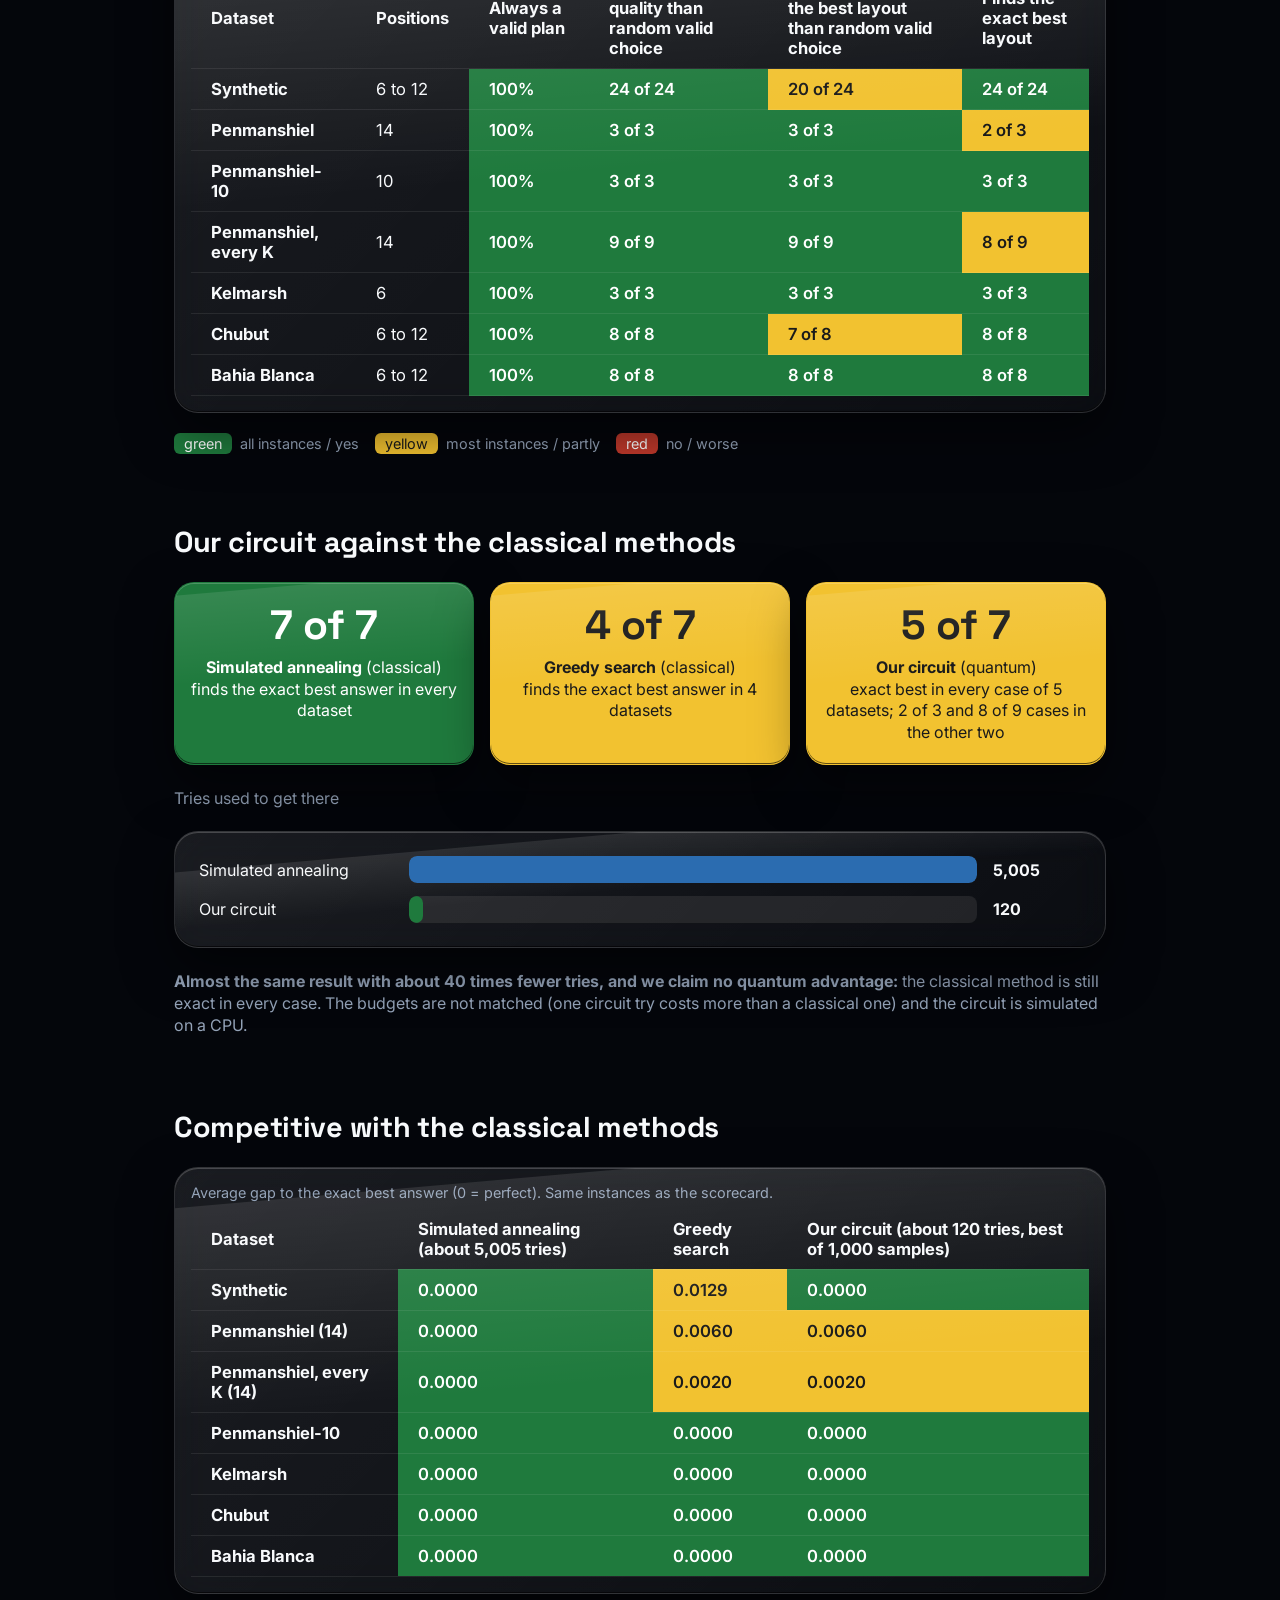
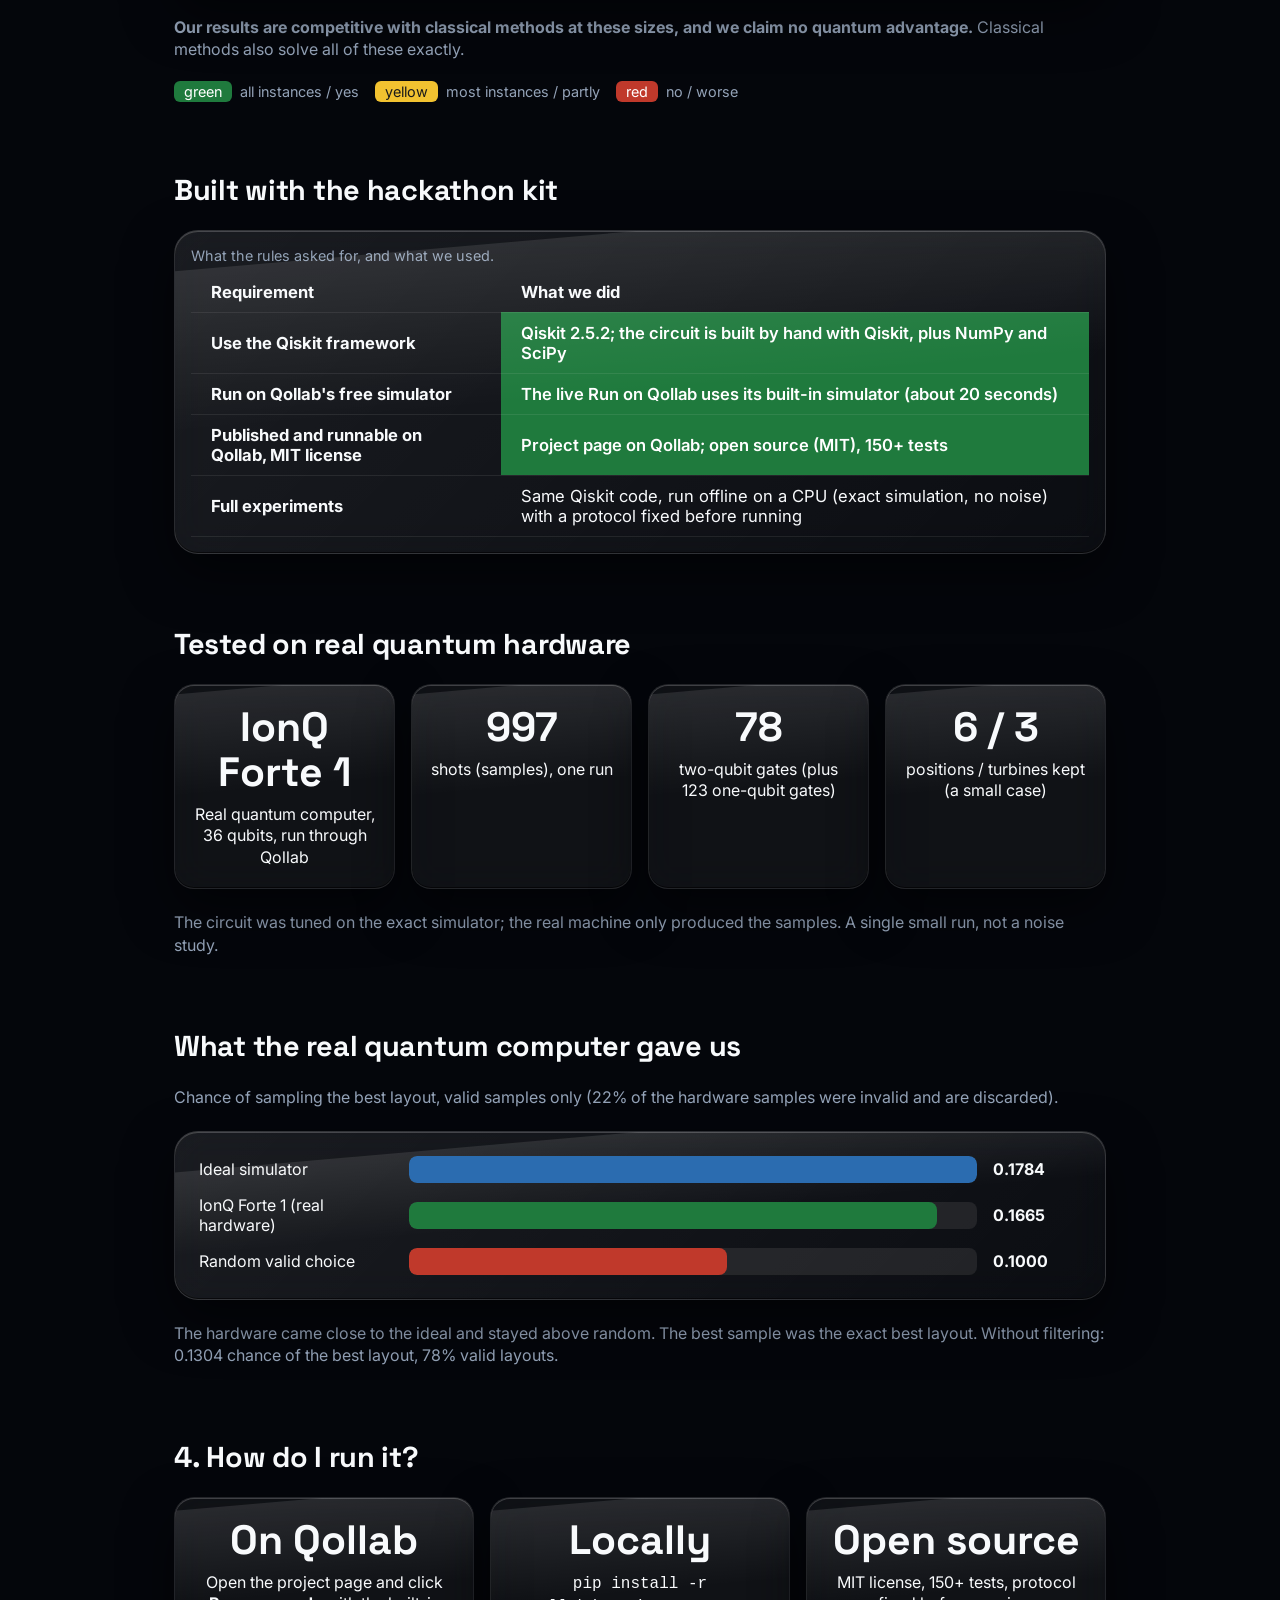
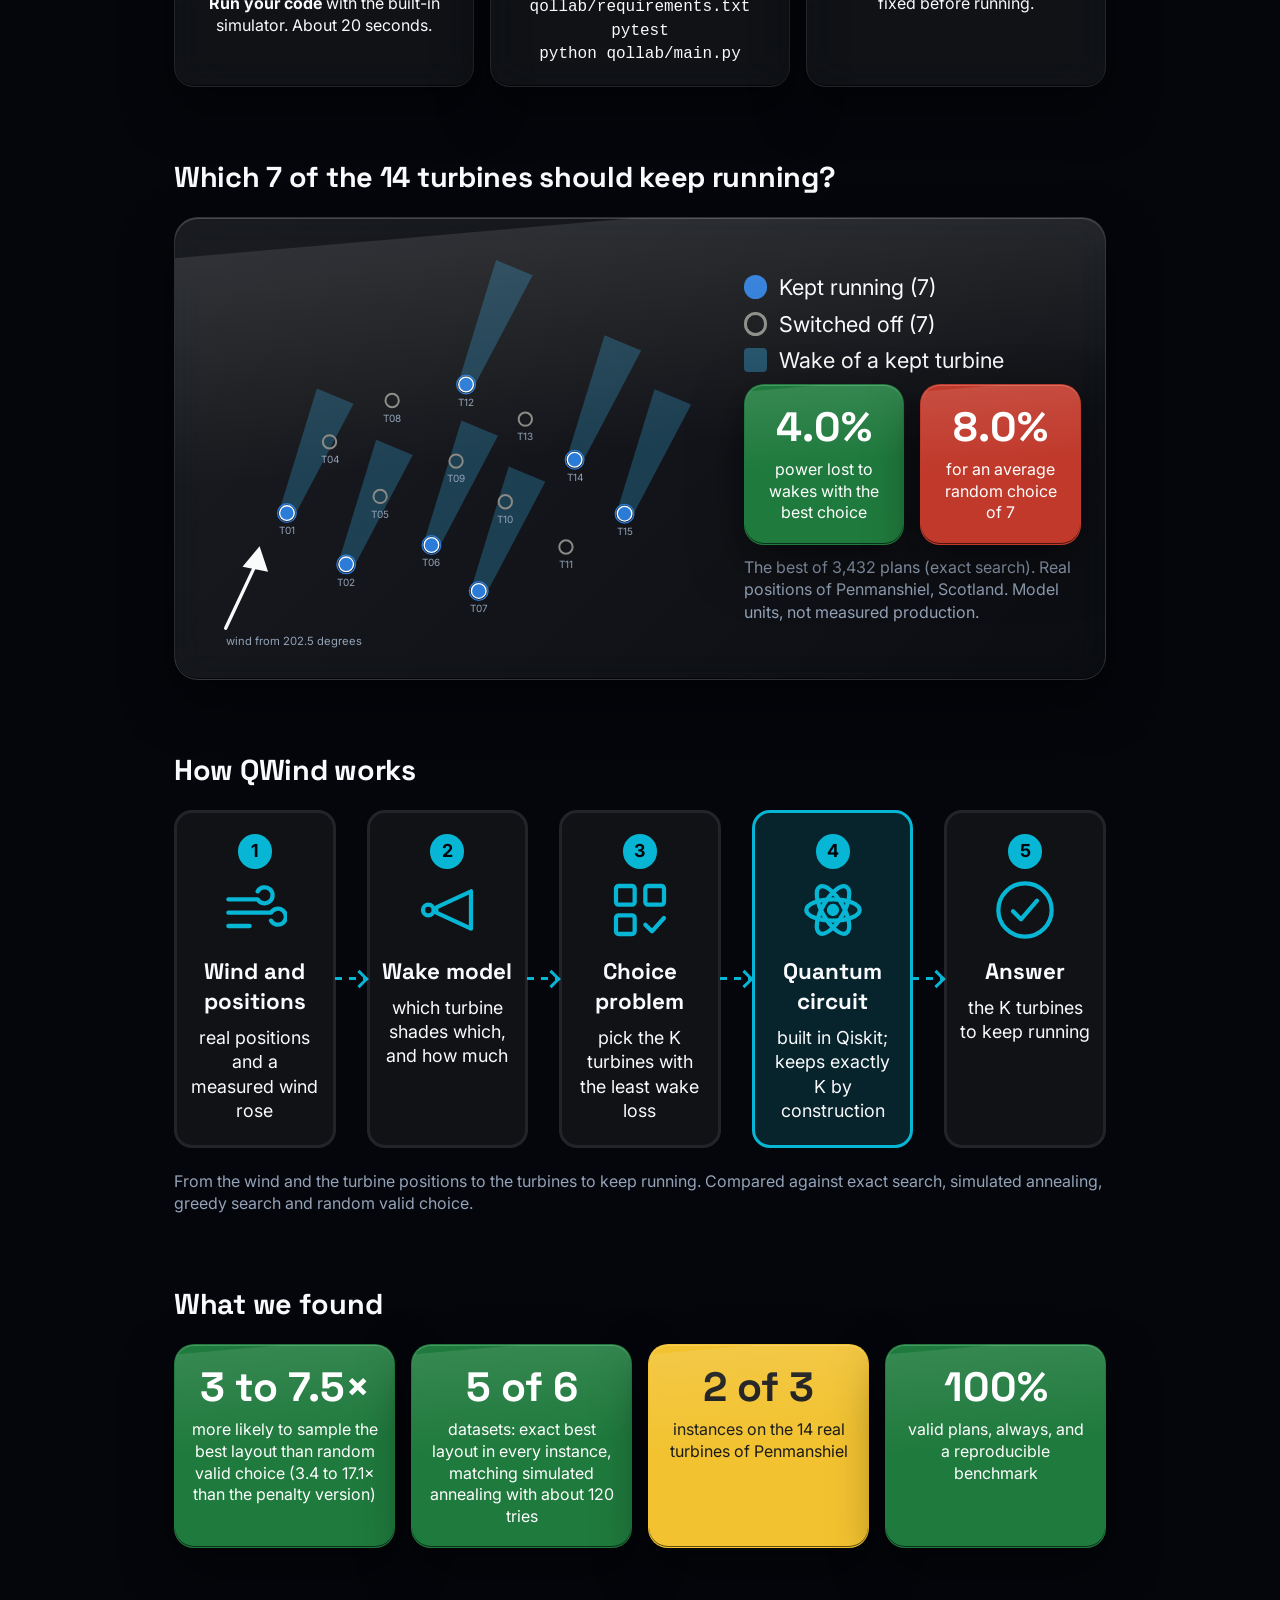
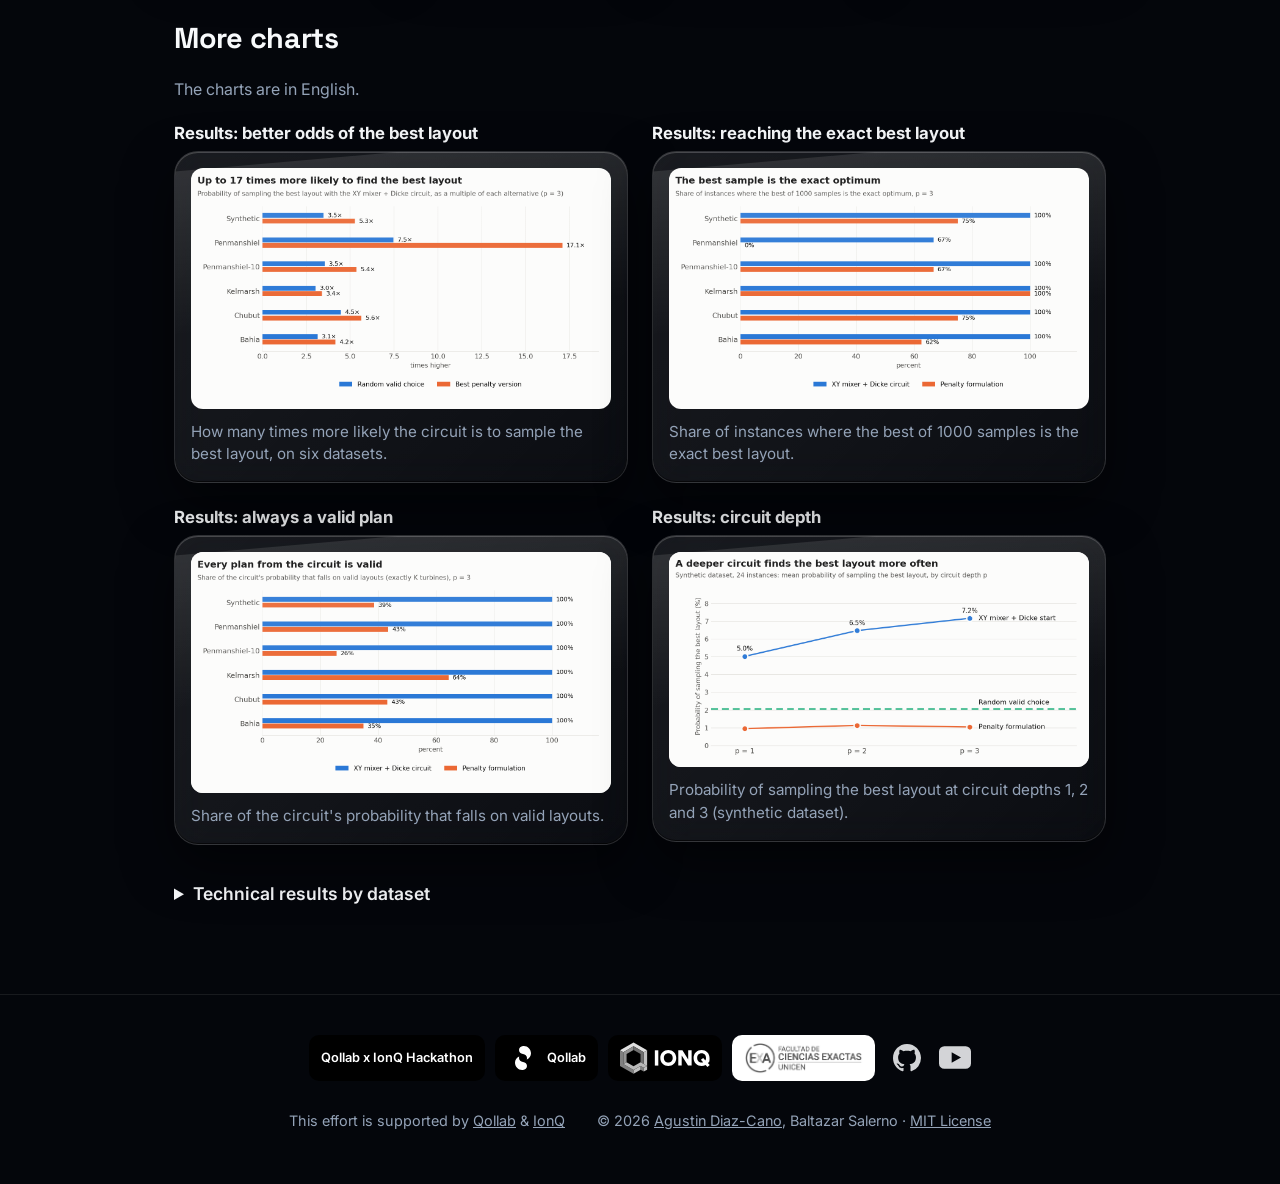
==== commit 5d0486c6: "feat(web): short demo v2 - hardware first, real data, money table, how it works, merged comparison T" ====
--- a/web/index.html
+++ b/web/index.html
@@ -541,36 +541,49 @@
             <p class="slide-lead">Put the rule inside the circuit, and always compare against the simple baselines.</p>
             <p class="slide-support"><strong>This effort is supported by Qollab &amp; IonQ</strong> · MIT License · <a href="https://github.com/agustindiazcano/qwind-qaoa-windfarm">github.com/agustindiazcano/qwind-qaoa-windfarm</a> · <a href="https://qollab.xyz/u/agustindiazcano/qwind">Qollab project page</a></p>
         </section>
-        <section class="slide slide-center" id="slide-en-s1" lang="en" data-lang="en" data-deck="short" aria-label="Short demo, slide 1 of 9: QWind" hidden>
+        <section class="slide slide-center" id="slide-en-s1" lang="en" data-lang="en" data-deck="short" aria-label="Short demo, slide 1 of 11: QWind" hidden>
             <div class="slide-brand"><img class="slide-header-img" src="img/qwind-header.png" alt="QWind, with Qollab, IonQ and Facultad de Ciencias Exactas UNICEN" width="1200" height="250"><svg class="hero-turbine" viewBox="0 0 120 200" width="120" height="200" aria-hidden="true" focusable="false"><path class="ht-tower" d="M58 66H62L64 188H56Z"/><path class="ht-ground" d="M30 190H90" /><g class="ht-blades"><g class="ht-spin"><path d="M60 60L57.6 6Q60 2 62.4 6Z"/><g transform="rotate(120 60 60)"><path d="M60 60L57.6 6Q60 2 62.4 6Z"/></g><g transform="rotate(240 60 60)"><path d="M60 60L57.6 6Q60 2 62.4 6Z"/></g></g></g><circle class="ht-hub" cx="60" cy="60" r="4.5"/></svg></div>
             <p class="slide-lead slide-lead-xl">Quantum Optimization for Wind Farms</p>
             <p class="slide-kicker">Quantum Impact · Hackathon submission (Qollab)</p>
             <p class="slide-support"><strong>This effort is supported by Qollab &amp; IonQ</strong></p>
         </section>
-        <section class="slide " id="slide-en-s2" lang="en" data-lang="en" data-deck="short" aria-label="Short demo, slide 2 of 9: The problem" hidden>
+        <section class="slide " id="slide-en-s2" lang="en" data-lang="en" data-deck="short" aria-label="Short demo, slide 2 of 11: Real quantum hardware" hidden>
+            <h2>Tested on real quantum hardware</h2>
+            <div class="cards cards-2"><div class="card "><div class="card-big">IonQ Forte 1</div><div class="card-label">Real quantum computer, 36 qubits, through Qollab. A small case: 6 positions, keep 3 turbines, 997 shots, one run.</div></div><div class="card tl tl-yellow"><div class="card-big">22%</div><div class="card-label">of the samples were invalid because of real noise; they are spotted and discarded</div></div></div><p class="slide-note">Chance of sampling the best layout, valid samples only.</p><div class="pbars"><div class="pbar-row"><span class="pbar-label">Ideal simulator</span><span class="pbar-track"><span class="pbar-fill pf-blue" style="--w:100%"></span></span><span class="pbar-val">0.1784</span></div><div class="pbar-row"><span class="pbar-label">IonQ Forte 1 (real hardware)</span><span class="pbar-track"><span class="pbar-fill pf-green" style="--w:93%"></span></span><span class="pbar-val">0.1665</span></div><div class="pbar-row"><span class="pbar-label">Random valid choice</span><span class="pbar-track"><span class="pbar-fill pf-red" style="--w:56%"></span></span><span class="pbar-val">0.1000</span></div></div><p class="slide-note">Even with real noise, the best sample was the exact best layout.</p>
+        </section>
+        <section class="slide " id="slide-en-s3" lang="en" data-lang="en" data-deck="short" aria-label="Short demo, slide 3 of 11: The problem" hidden>
             <h2>The problem: turbines steal wind from each other</h2>
             <svg class="illus" viewBox="0 0 640 200" role="img" aria-label="Two wind turbines in a row. The first turbine leaves a widening wake of slower air; the second turbine stands inside that wake and produces less power."><defs><linearGradient id="wk6" x1="0" x2="1"><stop offset="0" stop-color="#38bdf8" stop-opacity=".55"/><stop offset="1" stop-color="#38bdf8" stop-opacity=".08"/></linearGradient></defs><path class="wind-line" d="M10 40H90M10 90H90M10 140H90" stroke="#38bdf8" stroke-width="3" stroke-linecap="round"/><polygon class="wake" points="170,70 600,10 600,170 170,110" fill="url(#wk6)"/><g transform="translate(160 0)"><rect x="-4" y="95" width="8" height="85" fill="#cbd5e1"/><g transform="translate(0 90)"><g class="spin "><g fill="#e2e8f0" stroke="#94a3b8" stroke-width="1"><path d="M0 0L-4 -72L4 -72Z"/><path d="M0 0L-4 -72L4 -72Z" transform="rotate(120)"/><path d="M0 0L-4 -72L4 -72Z" transform="rotate(240)"/></g></g></g><circle cx="0" cy="90" r="7" fill="#94a3b8"/></g><g transform="translate(430 0)"><rect x="-4" y="95" width="8" height="85" fill="#cbd5e1"/><g transform="translate(0 90)"><g class="spin slow"><g fill="#e2e8f0" stroke="#94a3b8" stroke-width="1"><path d="M0 0L-4 -72L4 -72Z"/><path d="M0 0L-4 -72L4 -72Z" transform="rotate(120)"/><path d="M0 0L-4 -72L4 -72Z" transform="rotate(240)"/></g></g></g><circle cx="0" cy="90" r="7" fill="#94a3b8"/></g><text x="160" y="196" text-anchor="middle" fill="currentColor" font-size="15">full wind</text><text x="430" y="196" text-anchor="middle" fill="currentColor" font-size="15">slower wind, less power</text></svg><p class="slide-lead">QWind decides <strong>which turbines to keep running</strong> when a farm must produce less, so wakes waste as little energy as possible.</p>
         </section>
-        <section class="slide " id="slide-en-s3" lang="en" data-lang="en" data-deck="short" aria-label="Short demo, slide 3 of 9: The impact" hidden>
-            <h2>Choosing well: less energy lost, real money</h2>
-            <div class="dmap-wrap short-dmap"><svg class="dmap" viewBox="230 190 760 620" role="img" aria-label="Top view of the 14 real turbine positions of the Penmanshiel wind farm in Scotland. Seven turbines are blue (kept running) and seven are grey outlines (switched off); light blue strips downwind of the blue turbines show their wakes. An arrow shows the dominant wind direction."><polygon class="dmap-wake" points="373,602 351,592 407,410 462,433"/><polygon class="dmap-wake" points="462,679 440,669 496,487 551,510"/><polygon class="dmap-wake" points="590,650 568,640 624,458 679,481"/><polygon class="dmap-wake" points="661,719 639,709 695,527 750,550"/><polygon class="dmap-wake" points="642,409 620,399 676,217 731,240"/><polygon class="dmap-wake" points="805,522 783,512 839,330 894,353"/><polygon class="dmap-wake" points="880,603 858,593 914,411 969,434"/><g class="dmap-on"><circle class="dmap-ring" cx="362" cy="597" r="14"/><circle cx="362" cy="597" r="11"/><text x="362" y="629">T01</text></g><g class="dmap-on"><circle class="dmap-ring" cx="451" cy="674" r="14"/><circle cx="451" cy="674" r="11"/><text x="451" y="706">T02</text></g><g class="dmap-on"><circle class="dmap-ring" cx="579" cy="645" r="14"/><circle cx="579" cy="645" r="11"/><text x="579" y="677">T06</text></g><g class="dmap-on"><circle class="dmap-ring" cx="650" cy="714" r="14"/><circle cx="650" cy="714" r="11"/><text x="650" y="746">T07</text></g><g class="dmap-on"><circle class="dmap-ring" cx="631" cy="404" r="14"/><circle cx="631" cy="404" r="11"/><text x="631" y="436">T12</text></g><g class="dmap-on"><circle class="dmap-ring" cx="794" cy="517" r="14"/><circle cx="794" cy="517" r="11"/><text x="794" y="549">T14</text></g><g class="dmap-on"><circle class="dmap-ring" cx="869" cy="598" r="14"/><circle cx="869" cy="598" r="11"/><text x="869" y="630">T15</text></g><g class="dmap-off"><circle cx="426" cy="490" r="10"/><text x="426" y="522">T04</text></g><g class="dmap-off"><circle cx="502" cy="572" r="10"/><text x="502" y="604">T05</text></g><g class="dmap-off"><circle cx="520" cy="428" r="10"/><text x="520" y="460">T08</text></g><g class="dmap-off"><circle cx="616" cy="519" r="10"/><text x="616" y="551">T09</text></g><g class="dmap-off"><circle cx="690" cy="580" r="10"/><text x="690" y="612">T10</text></g><g class="dmap-off"><circle cx="781" cy="648" r="10"/><text x="781" y="680">T11</text></g><g class="dmap-off"><circle cx="720" cy="456" r="10"/><text x="720" y="488">T13</text></g><g class="dmap-arrow"><path d="M270 770L318 668"/><path d="M300 676L320 652L330 682Z"/></g><text class="dmap-note" x="270" y="795">wind from 202.5 degrees</text></svg><div class="dmap-side"><p class="dmap-key"><span class="dot dot-on"></span> Kept running (7)</p><p class="dmap-key"><span class="dot dot-off"></span> Switched off (7)</p><p class="dmap-key"><span class="dot dot-wake"></span> Wake of a kept turbine</p><div class="cards cards-2"><div class="card tl tl-green"><div class="card-big">4.0%</div><div class="card-label">power lost to wakes with the best choice</div></div><div class="card tl tl-red"><div class="card-big">8.0%</div><div class="card-label">for an average random choice of 7</div></div></div><div class="cards cards-2"><div class="card "><div class="card-big">176 MWh</div><div class="card-label">extra energy per 1,000 hours, keeping 7 turbines</div></div><div class="card tl tl-green"><div class="card-big">$11.6k to $23.2k</div><div class="card-label">what it could be worth, at $66 to $132 per MWh</div></div></div><p class="slide-note">Real Penmanshiel layout, modelled losses. An illustrative scale, not a forecast and not a measured saving.</p></div></div>
-        </section>
-        <section class="slide " id="slide-en-s4" lang="en" data-lang="en" data-deck="short" aria-label="Short demo, slide 4 of 9: Why quantum" hidden>
+        <section class="slide " id="slide-en-s4" lang="en" data-lang="en" data-deck="short" aria-label="Short demo, slide 4 of 11: Real data" hidden>
+            <h2>Tested on real wind farms and real winds</h2>
+            <table class="slide-table slide-table-sm">
+                <caption>What each dataset is, and how many turbine positions we choose from.</caption>
+                <thead><tr><th scope="col">Place</th><th scope="col">What it is</th><th scope="col">Turbine positions</th><th scope="col">Test cases</th></tr></thead>
+                <tbody><tr><th scope="row"><svg class="flag" viewBox="0 0 30 20" width="30" height="20" role="img" aria-label="Scotland flag"><rect width="30" height="20" fill="#0065bd"/><path d="M0 0L30 20M30 0L0 20" stroke="#fff" stroke-width="3"/></svg> Penmanshiel, Scotland</th><td>Real farm: real turbine positions and measured wind</td><td>14 (also a 10-turbine subset)</td><td>15 (3 + 3 + 9)</td></tr><tr><th scope="row"><svg class="flag" viewBox="0 0 30 20" width="30" height="20" role="img" aria-label="England flag"><rect width="30" height="20" fill="#fff" stroke="#999" stroke-width="0.6"/><path d="M15 0V20M0 10H30" stroke="#ce1124" stroke-width="4"/></svg> Kelmarsh, England</th><td>Real farm: real turbine positions and measured wind</td><td>6</td><td>3</td></tr><tr><th scope="row"><svg class="flag" viewBox="0 0 30 20" width="30" height="20" role="img" aria-label="Argentina flag"><rect width="30" height="20" fill="#74acdf"/><rect y="6.6" width="30" height="6.8" fill="#fff"/><circle cx="15" cy="10" r="1.8" fill="#f6b40e"/></svg> Chubut, Argentina</th><td>Real wind (reanalysis data) on a made-up grid of positions</td><td>6 to 12</td><td>8</td></tr><tr><th scope="row"><svg class="flag" viewBox="0 0 30 20" width="30" height="20" role="img" aria-label="Argentina flag"><rect width="30" height="20" fill="#74acdf"/><rect y="6.6" width="30" height="6.8" fill="#fff"/><circle cx="15" cy="10" r="1.8" fill="#f6b40e"/></svg> Bahía Blanca, Argentina</th><td>Real wind (reanalysis data) on a made-up grid of positions</td><td>6 to 12</td><td>8</td></tr><tr><th scope="row">Synthetic</th><td>Made-up wind and grid, generated by us</td><td>6 to 12</td><td>24</td></tr></tbody>
+            </table><p class="slide-note">A test case is one question: &quot;keep K turbines out of N positions&quot;. Real wind data is open (CC BY 4.0).</p>
+        </section>
+        <section class="slide " id="slide-en-s5" lang="en" data-lang="en" data-deck="short" aria-label="Short demo, slide 5 of 11: The impact" hidden>
+            <h2>Which 7 of the 14 turbines should keep running?</h2>
+            <div class="dmap-wrap short-dmap"><svg class="dmap" viewBox="230 190 760 620" role="img" aria-label="Top view of the 14 real turbine positions of the Penmanshiel wind farm in Scotland. Seven turbines are blue (kept running) and seven are grey outlines (switched off); light blue strips downwind of the blue turbines show their wakes. An arrow shows the dominant wind direction."><polygon class="dmap-wake" points="373,602 351,592 407,410 462,433"/><polygon class="dmap-wake" points="462,679 440,669 496,487 551,510"/><polygon class="dmap-wake" points="590,650 568,640 624,458 679,481"/><polygon class="dmap-wake" points="661,719 639,709 695,527 750,550"/><polygon class="dmap-wake" points="642,409 620,399 676,217 731,240"/><polygon class="dmap-wake" points="805,522 783,512 839,330 894,353"/><polygon class="dmap-wake" points="880,603 858,593 914,411 969,434"/><g class="dmap-on"><circle class="dmap-ring" cx="362" cy="597" r="14"/><circle cx="362" cy="597" r="11"/><text x="362" y="629">T01</text></g><g class="dmap-on"><circle class="dmap-ring" cx="451" cy="674" r="14"/><circle cx="451" cy="674" r="11"/><text x="451" y="706">T02</text></g><g class="dmap-on"><circle class="dmap-ring" cx="579" cy="645" r="14"/><circle cx="579" cy="645" r="11"/><text x="579" y="677">T06</text></g><g class="dmap-on"><circle class="dmap-ring" cx="650" cy="714" r="14"/><circle cx="650" cy="714" r="11"/><text x="650" y="746">T07</text></g><g class="dmap-on"><circle class="dmap-ring" cx="631" cy="404" r="14"/><circle cx="631" cy="404" r="11"/><text x="631" y="436">T12</text></g><g class="dmap-on"><circle class="dmap-ring" cx="794" cy="517" r="14"/><circle cx="794" cy="517" r="11"/><text x="794" y="549">T14</text></g><g class="dmap-on"><circle class="dmap-ring" cx="869" cy="598" r="14"/><circle cx="869" cy="598" r="11"/><text x="869" y="630">T15</text></g><g class="dmap-off"><circle cx="426" cy="490" r="10"/><text x="426" y="522">T04</text></g><g class="dmap-off"><circle cx="502" cy="572" r="10"/><text x="502" y="604">T05</text></g><g class="dmap-off"><circle cx="520" cy="428" r="10"/><text x="520" y="460">T08</text></g><g class="dmap-off"><circle cx="616" cy="519" r="10"/><text x="616" y="551">T09</text></g><g class="dmap-off"><circle cx="690" cy="580" r="10"/><text x="690" y="612">T10</text></g><g class="dmap-off"><circle cx="781" cy="648" r="10"/><text x="781" y="680">T11</text></g><g class="dmap-off"><circle cx="720" cy="456" r="10"/><text x="720" y="488">T13</text></g><g class="dmap-arrow"><path d="M270 770L318 668"/><path d="M300 676L320 652L330 682Z"/></g><text class="dmap-note" x="270" y="795">wind from 202.5 degrees</text></svg><div class="dmap-side"><p class="dmap-key"><span class="dot dot-on"></span> Kept running (7)</p><p class="dmap-key"><span class="dot dot-off"></span> Switched off (7)</p><p class="dmap-key"><span class="dot dot-wake"></span> Wake of a kept turbine</p><div class="cards cards-2"><div class="card tl tl-green"><div class="card-big">4.0%</div><div class="card-label">power lost to wakes with the best choice</div></div><div class="card tl tl-red"><div class="card-big">8.0%</div><div class="card-label">for an average random choice of 7</div></div></div><p class="slide-note">The best of 3,432 plans (exact search). Real positions of Penmanshiel, Scotland. Model units, not measured production.</p></div></div>
+        </section>
+        <section class="slide " id="slide-en-s6" lang="en" data-lang="en" data-deck="short" aria-label="Short demo, slide 6 of 11: The money" hidden>
+            <h2>What the choice could be worth (money)</h2>
+            <table class="slide-table slide-table-sm">
+                <caption>Penmanshiel, 14 turbines, 1,000 hours with only K turbines running. Best layout against an average random choice.</caption>
+                <thead><tr><th scope="col">Turbines kept (of 14)</th><th scope="col">Power lost to wakes: best vs random</th><th scope="col">More energy</th><th scope="col">Extra energy</th><th scope="col">At $66/MWh</th><th scope="col">At $99/MWh</th><th scope="col">At $132/MWh</th></tr></thead>
+                <tbody><tr><th scope="row">5</th><td>1.0% vs 5.3%</td><td>+4.5%</td><td>136 MWh</td><td class="tl tl-green">$9.0k</td><td class="tl tl-green">$13.5k</td><td class="tl tl-green">$18.0k</td></tr><tr><th scope="row">7</th><td>4.0% vs 8.0%</td><td>+4.3%</td><td>176 MWh</td><td class="tl tl-green">$11.6k</td><td class="tl tl-green">$17.4k</td><td class="tl tl-green">$23.2k</td></tr><tr><th scope="row">9</th><td>7.0% vs 10.6%</td><td>+4.0%</td><td>207 MWh</td><td class="tl tl-green">$13.7k</td><td class="tl tl-green">$20.5k</td><td class="tl tl-green">$27.3k</td></tr></tbody>
+            </table><p class="slide-note">An illustrative scale from a model, not a forecast and not a measured saving.</p>
+        </section>
+        <section class="slide " id="slide-en-s7" lang="en" data-lang="en" data-deck="short" aria-label="Short demo, slide 7 of 11: Why quantum" hidden>
             <h2>Why a quantum computer? The number of plans explodes</h2>
             <div class="cards cards-4"><div class="card tl tl-green"><div class="card-big">3,432</div><div class="card-label">14 turbines, keep 7<br>Instant on a laptop</div></div><div class="card tl tl-yellow"><div class="card-big">10<sup>14</sup></div><div class="card-label">50 turbines, keep 25<br>About a day and a half to check them all</div></div><div class="card tl tl-red"><div class="card-big">10<sup>29</sup></div><div class="card-label">100 turbines, keep 50<br>About 3 trillion years</div></div><div class="card tl tl-red"><div class="card-big">10<sup>299</sup></div><div class="card-label">1,000 turbines (hypothetical)<br>More plans than atoms in the universe (10<sup>80</sup>)</div></div></div><p class="slide-note">Checking one by one at a billion plans per second. Classical shortcuts (simulated annealing) keep working at larger sizes but do not guarantee the best answer. Whether our circuit can match them at 50 to 100 turbines is the open question; we do not answer it here.</p>
         </section>
-        <section class="slide " id="slide-en-s5" lang="en" data-lang="en" data-deck="short" aria-label="Short demo, slide 5 of 9: The solution" hidden>
-            <h2>The solution: QWind</h2>
-            <div class="switches" role="img" aria-label="Six switches, one per turbine. Switches are swapped in pairs, so the number of switches on never changes."><div class="sw-row"><span class="sw a" style="--d:0s"><span class="knob"></span></span><span class="sw b" style="--d:0s"><span class="knob"></span></span><span class="sw a" style="--d:1.3s"><span class="knob"></span></span><span class="sw b" style="--d:1.3s"><span class="knob"></span></span><span class="sw a" style="--d:2.6s"><span class="knob"></span></span><span class="sw b" style="--d:2.6s"><span class="knob"></span></span></div><p class="sw-count">Always exactly 3 on</p></div>
-            <ol class="steps">
-                <li><span>1</span>Start from a valid plan</li>
-                <li><span>2</span>Only swap switches in pairs</li>
-                <li><span>3</span>Tune the circuit (about 120 tries)</li>
-                <li><span>4</span>Sample 1,000 times, keep the best</li>
-            </ol>
-            <p class="slide-note">The usual approach discourages invalid answers with a penalty but still produces many. Ours makes them impossible. Technical names: QAOA with an XY mixer and a Dicke start state.</p>
-        </section>
-        <section class="slide short-results" id="slide-en-s6" lang="en" data-lang="en" data-deck="short" aria-label="Short demo, slide 6 of 9: Key results" hidden>
+        <section class="slide " id="slide-en-s8" lang="en" data-lang="en" data-deck="short" aria-label="Short demo, slide 8 of 11: How it works" hidden>
+            <h2>How Q<span class="wind">Wind</span> works</h2>
+            <ol class="flow"><li class="flow-step "><span class="flow-num">1</span><div class="flow-icon"><svg class="icon" viewBox="0 0 24 24" width="64" height="64" fill="none" stroke="currentColor" stroke-width="1.6" stroke-linecap="round" stroke-linejoin="round" aria-hidden="true" focusable="false"><path d="M2 8h11a3 3 0 100-3M2 13h16a3 3 0 110 3M2 18h8"/></svg></div><strong>Wind and positions</strong><span>real positions and a measured wind rose</span></li><li class="flow-step "><span class="flow-num">2</span><div class="flow-icon"><svg class="icon" viewBox="0 0 24 24" width="64" height="64" fill="none" stroke="currentColor" stroke-width="1.6" stroke-linecap="round" stroke-linejoin="round" aria-hidden="true" focusable="false"><circle cx="5" cy="12" r="2"/><path d="M8 11l13-6v14L8 13z"/></svg></div><strong>Wake model</strong><span>which turbine shades which, and how much</span></li><li class="flow-step "><span class="flow-num">3</span><div class="flow-icon"><svg class="icon" viewBox="0 0 24 24" width="64" height="64" fill="none" stroke="currentColor" stroke-width="1.6" stroke-linecap="round" stroke-linejoin="round" aria-hidden="true" focusable="false"><rect x="3" y="3" width="7" height="7" rx="1"/><rect x="14" y="3" width="7" height="7" rx="1"/><rect x="3" y="14" width="7" height="7" rx="1"/><path d="M14 17.5l2.5 2.5 4.5-5"/></svg></div><strong>Choice problem</strong><span>pick the K turbines with the least wake loss</span></li><li class="flow-step flow-hot"><span class="flow-num">4</span><div class="flow-icon"><svg class="icon" viewBox="0 0 24 24" width="64" height="64" fill="none" stroke="currentColor" stroke-width="1.6" stroke-linecap="round" stroke-linejoin="round" aria-hidden="true" focusable="false"><circle cx="12" cy="12" r="1.5" fill="currentColor"/><ellipse cx="12" cy="12" rx="10" ry="4"/><ellipse cx="12" cy="12" rx="10" ry="4" transform="rotate(60 12 12)"/><ellipse cx="12" cy="12" rx="10" ry="4" transform="rotate(120 12 12)"/></svg></div><strong>Quantum circuit</strong><span>built in Qiskit; keeps exactly K by construction</span></li><li class="flow-step "><span class="flow-num">5</span><div class="flow-icon"><svg class="icon" viewBox="0 0 24 24" width="64" height="64" fill="none" stroke="currentColor" stroke-width="1.6" stroke-linecap="round" stroke-linejoin="round" aria-hidden="true" focusable="false"><circle cx="12" cy="12" r="10"/><path d="M7.5 12.5l3 3 6-7"/></svg></div><strong>Answer</strong><span>the K turbines to keep running</span></li></ol><p class="slide-note">From the wind and the turbine positions to the turbines to keep running. Compared against exact search, simulated annealing, greedy search and random valid choice.</p>
+        </section>
+        <section class="slide short-results" id="slide-en-s9" lang="en" data-lang="en" data-deck="short" aria-label="Short demo, slide 9 of 11: Key results" hidden>
             <h2>Key results</h2>
             <div class="cards cards-3"><div class="card tl tl-green"><div class="card-big">100%</div><div class="card-label">valid plans, always</div></div><div class="card tl tl-green"><div class="card-big">up to 17.1&times;</div><div class="card-label">more likely to find the best layout than the usual quantum penalty version</div></div><div class="card tl tl-green"><div class="card-big">5 of 6</div><div class="card-label">datasets: the exact best layout in every case</div></div></div><div class="short-charts"><figure>
                 <img src="img/multipliers.png" alt="Horizontal bar chart for six datasets: how many times more likely the XY mixer + Dicke circuit is to sample the best layout than random valid choice (3 to 7.5 times) and than the best penalty version (3.4 to 17.1 times); the tallest bar is Penmanshiel, 17.1 times." loading="lazy">
@@ -583,17 +596,17 @@
                 <figcaption>Share of the circuit's probability that falls on valid layouts.</figcaption>
             </figure></div>
         </section>
-        <section class="slide " id="slide-en-s7" lang="en" data-lang="en" data-deck="short" aria-label="Short demo, slide 7 of 9: Against the classical methods" hidden>
+        <section class="slide short-versus-slide" id="slide-en-s10" lang="en" data-lang="en" data-deck="short" aria-label="Short demo, slide 10 of 11: Against the classical methods" hidden>
             <h2>Our circuit against the classical methods</h2>
-            <div class="cards cards-3"><div class="card tl tl-green"><div class="card-big">7 of 7</div><div class="card-label"><strong>Simulated annealing</strong> (classical)<br>finds the exact best answer in every dataset</div></div><div class="card tl tl-yellow"><div class="card-big">4 of 7</div><div class="card-label"><strong>Greedy search</strong> (classical)<br>finds the exact best answer in 4 datasets</div></div><div class="card tl tl-yellow"><div class="card-big">5 of 7</div><div class="card-label"><strong>Our circuit</strong> (quantum)<br>exact best in every case of 5 datasets; 2 of 3 and 8 of 9 cases in the other two</div></div></div><p class="slide-note">Tries used to get there</p><div class="pbars"><div class="pbar-row"><span class="pbar-label">Simulated annealing</span><span class="pbar-track"><span class="pbar-fill pf-blue" style="--w:100%"></span></span><span class="pbar-val">5,005</span></div><div class="pbar-row"><span class="pbar-label">Our circuit</span><span class="pbar-track"><span class="pbar-fill pf-green" style="--w:2.4%"></span></span><span class="pbar-val">120</span></div></div><p class="slide-note"><strong>Almost the same result with about 40 times fewer tries.</strong></p>
-        </section>
-        <section class="slide " id="slide-en-s8" lang="en" data-lang="en" data-deck="short" aria-label="Short demo, slide 8 of 9: Real quantum hardware" hidden>
-            <h2>Tested on real quantum hardware</h2>
-            <div class="cards cards-2"><div class="card "><div class="card-big">IonQ Forte 1</div><div class="card-label">Real quantum computer, 36 qubits, through Qollab. A small case: 6 positions, keep 3 turbines, 997 shots, one run.</div></div><div class="card tl tl-yellow"><div class="card-big">22%</div><div class="card-label">of the samples were invalid because of real noise; they are spotted and discarded</div></div></div><p class="slide-note">Chance of sampling the best layout, valid samples only.</p><div class="pbars"><div class="pbar-row"><span class="pbar-label">Ideal simulator</span><span class="pbar-track"><span class="pbar-fill pf-blue" style="--w:100%"></span></span><span class="pbar-val">0.1784</span></div><div class="pbar-row"><span class="pbar-label">IonQ Forte 1 (real hardware)</span><span class="pbar-track"><span class="pbar-fill pf-green" style="--w:93%"></span></span><span class="pbar-val">0.1665</span></div><div class="pbar-row"><span class="pbar-label">Random valid choice</span><span class="pbar-track"><span class="pbar-fill pf-red" style="--w:56%"></span></span><span class="pbar-val">0.1000</span></div></div><p class="slide-note">Even with real noise, the best sample was the exact best layout.</p>
-        </section>
-        <section class="slide " id="slide-en-s9" lang="en" data-lang="en" data-deck="short" aria-label="Short demo, slide 9 of 9: Thank you" hidden>
+            <div class="short-versus"><div class="sv-left"><table class="slide-table slide-table-sm">
+                <caption>Average gap to the exact best answer (0 = perfect). Same instances as the scorecard.</caption>
+                <thead><tr><th scope="col">Dataset</th><th scope="col">Simulated annealing (about 5,005 tries)</th><th scope="col">Greedy search</th><th scope="col">Our circuit (about 120 tries, best of 1,000 samples)</th></tr></thead>
+                <tbody><tr><th scope="row">Synthetic</th><td class="tl tl-green">0.0000</td><td class="tl tl-yellow">0.0129</td><td class="tl tl-green">0.0000</td></tr><tr><th scope="row">Penmanshiel (14)</th><td class="tl tl-green">0.0000</td><td class="tl tl-yellow">0.0060</td><td class="tl tl-yellow">0.0060</td></tr><tr><th scope="row">Penmanshiel, every K (14)</th><td class="tl tl-green">0.0000</td><td class="tl tl-yellow">0.0020</td><td class="tl tl-yellow">0.0020</td></tr><tr><th scope="row">Penmanshiel-10</th><td class="tl tl-green">0.0000</td><td class="tl tl-green">0.0000</td><td class="tl tl-green">0.0000</td></tr><tr><th scope="row">Kelmarsh</th><td class="tl tl-green">0.0000</td><td class="tl tl-green">0.0000</td><td class="tl tl-green">0.0000</td></tr><tr><th scope="row">Chubut</th><td class="tl tl-green">0.0000</td><td class="tl tl-green">0.0000</td><td class="tl tl-green">0.0000</td></tr><tr><th scope="row">Bahia Blanca</th><td class="tl tl-green">0.0000</td><td class="tl tl-green">0.0000</td><td class="tl tl-green">0.0000</td></tr></tbody>
+            </table><p class="slide-note"><strong>Our results are competitive with classical methods at these sizes.</strong></p><p class="slide-legend"><span class="tl tl-green">green</span> all instances / yes <span class="tl tl-yellow">yellow</span> most instances / partly <span class="tl tl-red">red</span> no / worse</p></div><div class="sv-right"><div class="cards cards-3"><div class="card tl tl-green"><div class="card-big">7 of 7</div><div class="card-label"><strong>Simulated annealing</strong> (classical)<br>finds the exact best answer in every dataset</div></div><div class="card tl tl-yellow"><div class="card-big">4 of 7</div><div class="card-label"><strong>Greedy search</strong> (classical)<br>finds the exact best answer in 4 datasets</div></div><div class="card tl tl-yellow"><div class="card-big">5 of 7</div><div class="card-label"><strong>Our circuit</strong> (quantum)<br>exact best in every case of 5 datasets; 2 of 3 and 8 of 9 cases in the other two</div></div></div><p class="slide-note">Tries used to get there</p><div class="pbars"><div class="pbar-row"><span class="pbar-label">Simulated annealing</span><span class="pbar-track"><span class="pbar-fill pf-blue" style="--w:100%"></span></span><span class="pbar-val">5,005</span></div><div class="pbar-row"><span class="pbar-label">Our circuit</span><span class="pbar-track"><span class="pbar-fill pf-green" style="--w:2.4%"></span></span><span class="pbar-val">120</span></div></div><p class="slide-note"><strong>Almost the same result with about 40 times fewer tries.</strong></p></div></div>
+        </section>
+        <section class="slide " id="slide-en-s11" lang="en" data-lang="en" data-deck="short" aria-label="Short demo, slide 11 of 11: Thank you" hidden>
             <h2>Built on Qollab, open source, try it yourself</h2>
-            <div class="cards cards-3"><div class="card "><div class="card-big">Qiskit + Qollab</div><div class="card-label">Built with the hackathon kit; runs on Qollab's built-in simulator in about 20 seconds.</div></div><div class="card "><div class="card-big">Open source</div><div class="card-label">MIT license, 150+ tests, protocol fixed before running.</div></div><div class="card "><div class="card-big">Try it</div><div class="card-label">Open the project page on Qollab and click <strong>Run your code</strong>.</div></div></div>
+            <div class="cards cards-3"><div class="card "><div class="card-big">Qiskit + Qollab</div><div class="card-label">Our circuit is a QAOA, built by hand in Qiskit with the hackathon kit; it runs on Qollab's built-in simulator in about 20 seconds.</div></div><div class="card "><div class="card-big">Open source</div><div class="card-label">MIT license, 150+ tests, protocol fixed before running.</div></div><div class="card "><div class="card-big">Try it</div><div class="card-label">Open the project page on Qollab and click <strong>Run your code</strong>.</div></div></div>
             <p class="slide-lead">Thank you.</p>
             <p class="slide-support"><strong>This effort is supported by Qollab &amp; IonQ</strong> · MIT License · <a href="https://github.com/agustindiazcano/qwind-qaoa-windfarm">github.com/agustindiazcano/qwind-qaoa-windfarm</a> · <a href="https://qollab.xyz/u/agustindiazcano/qwind">Qollab project page</a></p>
         </section>
@@ -755,36 +768,49 @@
             <p class="slide-lead">Poné la regla dentro del circuito y comparalo siempre con las alternativas simples.</p>
             <p class="slide-support"><strong>This effort is supported by Qollab &amp; IonQ</strong> · Licencia MIT · <a href="https://github.com/agustindiazcano/qwind-qaoa-windfarm">github.com/agustindiazcano/qwind-qaoa-windfarm</a> · <a href="https://qollab.xyz/u/agustindiazcano/qwind">Página del proyecto en Qollab</a></p>
         </section>
-        <section class="slide slide-center" id="slide-es-s1" lang="es" data-lang="es" data-deck="short" aria-label="Demo corta, diapositiva 1 de 9: QWind" hidden>
+        <section class="slide slide-center" id="slide-es-s1" lang="es" data-lang="es" data-deck="short" aria-label="Demo corta, diapositiva 1 de 11: QWind" hidden>
             <div class="slide-brand"><img class="slide-header-img" src="img/qwind-header.png" alt="QWind, with Qollab, IonQ and Facultad de Ciencias Exactas UNICEN" width="1200" height="250"><svg class="hero-turbine" viewBox="0 0 120 200" width="120" height="200" aria-hidden="true" focusable="false"><path class="ht-tower" d="M58 66H62L64 188H56Z"/><path class="ht-ground" d="M30 190H90" /><g class="ht-blades"><g class="ht-spin"><path d="M60 60L57.6 6Q60 2 62.4 6Z"/><g transform="rotate(120 60 60)"><path d="M60 60L57.6 6Q60 2 62.4 6Z"/></g><g transform="rotate(240 60 60)"><path d="M60 60L57.6 6Q60 2 62.4 6Z"/></g></g></g><circle class="ht-hub" cx="60" cy="60" r="4.5"/></svg></div>
             <p class="slide-lead slide-lead-xl">Optimización cuántica para parques eólicos</p>
             <p class="slide-kicker">Impacto cuántico · Proyecto del hackatón (Qollab)</p>
             <p class="slide-support"><strong>This effort is supported by Qollab &amp; IonQ</strong></p>
         </section>
-        <section class="slide " id="slide-es-s2" lang="es" data-lang="es" data-deck="short" aria-label="Demo corta, diapositiva 2 de 9: El problema" hidden>
+        <section class="slide " id="slide-es-s2" lang="es" data-lang="es" data-deck="short" aria-label="Demo corta, diapositiva 2 de 11: Hardware cuántico real" hidden>
+            <h2>Probado en hardware cuántico real</h2>
+            <div class="cards cards-2"><div class="card "><div class="card-big">IonQ Forte 1</div><div class="card-label">Computadora cuántica real, 36 qubits, a través de Qollab. Un caso chico: 6 posiciones, dejar 3 turbinas, 997 disparos, una corrida.</div></div><div class="card tl tl-yellow"><div class="card-big">22%</div><div class="card-label">de las muestras fueron inválidas por el ruido real; se detectan y se descartan</div></div></div><p class="slide-note">Chance de muestrear la mejor elección, solo con muestras válidas.</p><div class="pbars"><div class="pbar-row"><span class="pbar-label">Simulador ideal</span><span class="pbar-track"><span class="pbar-fill pf-blue" style="--w:100%"></span></span><span class="pbar-val">0,1784</span></div><div class="pbar-row"><span class="pbar-label">IonQ Forte 1 (hardware real)</span><span class="pbar-track"><span class="pbar-fill pf-green" style="--w:93%"></span></span><span class="pbar-val">0,1665</span></div><div class="pbar-row"><span class="pbar-label">Elección válida al azar</span><span class="pbar-track"><span class="pbar-fill pf-red" style="--w:56%"></span></span><span class="pbar-val">0,1000</span></div></div><p class="slide-note">Aun con ruido real, la mejor muestra fue la mejor elección exacta.</p>
+        </section>
+        <section class="slide " id="slide-es-s3" lang="es" data-lang="es" data-deck="short" aria-label="Demo corta, diapositiva 3 de 11: El problema" hidden>
             <h2>El problema: las turbinas se roban viento entre sí</h2>
             <svg class="illus" viewBox="0 0 640 200" role="img" aria-label="Dos turbinas en fila. La primera deja una estela de aire más lento que se ensancha; la segunda está dentro de esa estela y produce menos energía."><defs><linearGradient id="wk8" x1="0" x2="1"><stop offset="0" stop-color="#38bdf8" stop-opacity=".55"/><stop offset="1" stop-color="#38bdf8" stop-opacity=".08"/></linearGradient></defs><path class="wind-line" d="M10 40H90M10 90H90M10 140H90" stroke="#38bdf8" stroke-width="3" stroke-linecap="round"/><polygon class="wake" points="170,70 600,10 600,170 170,110" fill="url(#wk8)"/><g transform="translate(160 0)"><rect x="-4" y="95" width="8" height="85" fill="#cbd5e1"/><g transform="translate(0 90)"><g class="spin "><g fill="#e2e8f0" stroke="#94a3b8" stroke-width="1"><path d="M0 0L-4 -72L4 -72Z"/><path d="M0 0L-4 -72L4 -72Z" transform="rotate(120)"/><path d="M0 0L-4 -72L4 -72Z" transform="rotate(240)"/></g></g></g><circle cx="0" cy="90" r="7" fill="#94a3b8"/></g><g transform="translate(430 0)"><rect x="-4" y="95" width="8" height="85" fill="#cbd5e1"/><g transform="translate(0 90)"><g class="spin slow"><g fill="#e2e8f0" stroke="#94a3b8" stroke-width="1"><path d="M0 0L-4 -72L4 -72Z"/><path d="M0 0L-4 -72L4 -72Z" transform="rotate(120)"/><path d="M0 0L-4 -72L4 -72Z" transform="rotate(240)"/></g></g></g><circle cx="0" cy="90" r="7" fill="#94a3b8"/></g><text x="160" y="196" text-anchor="middle" fill="currentColor" font-size="15">viento pleno</text><text x="430" y="196" text-anchor="middle" fill="currentColor" font-size="15">viento más lento, menos energía</text></svg><p class="slide-lead">QWind decide <strong>qué turbinas dejar funcionando</strong> cuando un parque tiene que producir menos, para que las estelas desperdicien la menor energía posible.</p>
         </section>
-        <section class="slide " id="slide-es-s3" lang="es" data-lang="es" data-deck="short" aria-label="Demo corta, diapositiva 3 de 9: El impacto" hidden>
-            <h2>Elegir bien: menos energía perdida, dinero real</h2>
-            <div class="dmap-wrap short-dmap"><svg class="dmap" viewBox="230 190 760 620" role="img" aria-label="Vista desde arriba de las 14 posiciones reales de turbinas del parque Penmanshiel, en Escocia. Siete turbinas son azules (siguen funcionando) y siete son círculos grises (apagadas); las franjas celestes detrás de las azules muestran sus estelas. Una flecha indica la dirección dominante del viento."><polygon class="dmap-wake" points="373,602 351,592 407,410 462,433"/><polygon class="dmap-wake" points="462,679 440,669 496,487 551,510"/><polygon class="dmap-wake" points="590,650 568,640 624,458 679,481"/><polygon class="dmap-wake" points="661,719 639,709 695,527 750,550"/><polygon class="dmap-wake" points="642,409 620,399 676,217 731,240"/><polygon class="dmap-wake" points="805,522 783,512 839,330 894,353"/><polygon class="dmap-wake" points="880,603 858,593 914,411 969,434"/><g class="dmap-on"><circle class="dmap-ring" cx="362" cy="597" r="14"/><circle cx="362" cy="597" r="11"/><text x="362" y="629">T01</text></g><g class="dmap-on"><circle class="dmap-ring" cx="451" cy="674" r="14"/><circle cx="451" cy="674" r="11"/><text x="451" y="706">T02</text></g><g class="dmap-on"><circle class="dmap-ring" cx="579" cy="645" r="14"/><circle cx="579" cy="645" r="11"/><text x="579" y="677">T06</text></g><g class="dmap-on"><circle class="dmap-ring" cx="650" cy="714" r="14"/><circle cx="650" cy="714" r="11"/><text x="650" y="746">T07</text></g><g class="dmap-on"><circle class="dmap-ring" cx="631" cy="404" r="14"/><circle cx="631" cy="404" r="11"/><text x="631" y="436">T12</text></g><g class="dmap-on"><circle class="dmap-ring" cx="794" cy="517" r="14"/><circle cx="794" cy="517" r="11"/><text x="794" y="549">T14</text></g><g class="dmap-on"><circle class="dmap-ring" cx="869" cy="598" r="14"/><circle cx="869" cy="598" r="11"/><text x="869" y="630">T15</text></g><g class="dmap-off"><circle cx="426" cy="490" r="10"/><text x="426" y="522">T04</text></g><g class="dmap-off"><circle cx="502" cy="572" r="10"/><text x="502" y="604">T05</text></g><g class="dmap-off"><circle cx="520" cy="428" r="10"/><text x="520" y="460">T08</text></g><g class="dmap-off"><circle cx="616" cy="519" r="10"/><text x="616" y="551">T09</text></g><g class="dmap-off"><circle cx="690" cy="580" r="10"/><text x="690" y="612">T10</text></g><g class="dmap-off"><circle cx="781" cy="648" r="10"/><text x="781" y="680">T11</text></g><g class="dmap-off"><circle cx="720" cy="456" r="10"/><text x="720" y="488">T13</text></g><g class="dmap-arrow"><path d="M270 770L318 668"/><path d="M300 676L320 652L330 682Z"/></g><text class="dmap-note" x="270" y="795">viento desde 202,5 grados</text></svg><div class="dmap-side"><p class="dmap-key"><span class="dot dot-on"></span> Siguen funcionando (7)</p><p class="dmap-key"><span class="dot dot-off"></span> Apagadas (7)</p><p class="dmap-key"><span class="dot dot-wake"></span> Estela de una turbina encendida</p><div class="cards cards-2"><div class="card tl tl-green"><div class="card-big">4,0%</div><div class="card-label">de energía perdida por estelas con la mejor elección</div></div><div class="card tl tl-red"><div class="card-big">8,0%</div><div class="card-label">con una elección de 7 al azar, en promedio</div></div></div><div class="cards cards-2"><div class="card "><div class="card-big">176 MWh</div><div class="card-label">de energía extra por cada 1.000 horas, dejando 7 turbinas</div></div><div class="card tl tl-green"><div class="card-big">$11,6k a $23,2k</div><div class="card-label">lo que podría valer, a $66 a $132 por MWh</div></div></div><p class="slide-note">Disposición real de Penmanshiel, pérdidas calculadas con un modelo. Una escala ilustrativa, no un pronóstico ni un ahorro medido.</p></div></div>
-        </section>
-        <section class="slide " id="slide-es-s4" lang="es" data-lang="es" data-deck="short" aria-label="Demo corta, diapositiva 4 de 9: Por qué cuántica" hidden>
+        <section class="slide " id="slide-es-s4" lang="es" data-lang="es" data-deck="short" aria-label="Demo corta, diapositiva 4 de 11: Datos reales" hidden>
+            <h2>Probado en parques eólicos reales y con vientos reales</h2>
+            <table class="slide-table slide-table-sm">
+                <caption>Qué es cada conjunto de datos y entre cuántas posiciones de turbina elegimos.</caption>
+                <thead><tr><th scope="col">Lugar</th><th scope="col">Qué es</th><th scope="col">Posiciones de turbina</th><th scope="col">Casos de prueba</th></tr></thead>
+                <tbody><tr><th scope="row"><svg class="flag" viewBox="0 0 30 20" width="30" height="20" role="img" aria-label="Bandera de Escocia"><rect width="30" height="20" fill="#0065bd"/><path d="M0 0L30 20M30 0L0 20" stroke="#fff" stroke-width="3"/></svg> Penmanshiel, Escocia</th><td>Parque real: posiciones reales de turbinas y viento medido</td><td>14 (y también un subconjunto de 10)</td><td>15 (3 + 3 + 9)</td></tr><tr><th scope="row"><svg class="flag" viewBox="0 0 30 20" width="30" height="20" role="img" aria-label="Bandera de Inglaterra"><rect width="30" height="20" fill="#fff" stroke="#999" stroke-width="0.6"/><path d="M15 0V20M0 10H30" stroke="#ce1124" stroke-width="4"/></svg> Kelmarsh, Inglaterra</th><td>Parque real: posiciones reales de turbinas y viento medido</td><td>6</td><td>3</td></tr><tr><th scope="row"><svg class="flag" viewBox="0 0 30 20" width="30" height="20" role="img" aria-label="Bandera de Argentina"><rect width="30" height="20" fill="#74acdf"/><rect y="6.6" width="30" height="6.8" fill="#fff"/><circle cx="15" cy="10" r="1.8" fill="#f6b40e"/></svg> Chubut, Argentina</th><td>Viento real (datos de reanálisis) sobre una grilla de posiciones inventada</td><td>6 a 12</td><td>8</td></tr><tr><th scope="row"><svg class="flag" viewBox="0 0 30 20" width="30" height="20" role="img" aria-label="Bandera de Argentina"><rect width="30" height="20" fill="#74acdf"/><rect y="6.6" width="30" height="6.8" fill="#fff"/><circle cx="15" cy="10" r="1.8" fill="#f6b40e"/></svg> Bahía Blanca, Argentina</th><td>Viento real (datos de reanálisis) sobre una grilla de posiciones inventada</td><td>6 a 12</td><td>8</td></tr><tr><th scope="row">Sintético</th><td>Viento y grilla inventados, generados por nosotros</td><td>6 a 12</td><td>24</td></tr></tbody>
+            </table><p class="slide-note">Un caso de prueba es una pregunta: &quot;dejar K turbinas de N posiciones&quot;. Los datos de viento reales son abiertos (CC BY 4.0).</p>
+        </section>
+        <section class="slide " id="slide-es-s5" lang="es" data-lang="es" data-deck="short" aria-label="Demo corta, diapositiva 5 de 11: El impacto" hidden>
+            <h2>¿Cuáles 7 de las 14 turbinas deberían seguir funcionando?</h2>
+            <div class="dmap-wrap short-dmap"><svg class="dmap" viewBox="230 190 760 620" role="img" aria-label="Vista desde arriba de las 14 posiciones reales de turbinas del parque Penmanshiel, en Escocia. Siete turbinas son azules (siguen funcionando) y siete son círculos grises (apagadas); las franjas celestes detrás de las azules muestran sus estelas. Una flecha indica la dirección dominante del viento."><polygon class="dmap-wake" points="373,602 351,592 407,410 462,433"/><polygon class="dmap-wake" points="462,679 440,669 496,487 551,510"/><polygon class="dmap-wake" points="590,650 568,640 624,458 679,481"/><polygon class="dmap-wake" points="661,719 639,709 695,527 750,550"/><polygon class="dmap-wake" points="642,409 620,399 676,217 731,240"/><polygon class="dmap-wake" points="805,522 783,512 839,330 894,353"/><polygon class="dmap-wake" points="880,603 858,593 914,411 969,434"/><g class="dmap-on"><circle class="dmap-ring" cx="362" cy="597" r="14"/><circle cx="362" cy="597" r="11"/><text x="362" y="629">T01</text></g><g class="dmap-on"><circle class="dmap-ring" cx="451" cy="674" r="14"/><circle cx="451" cy="674" r="11"/><text x="451" y="706">T02</text></g><g class="dmap-on"><circle class="dmap-ring" cx="579" cy="645" r="14"/><circle cx="579" cy="645" r="11"/><text x="579" y="677">T06</text></g><g class="dmap-on"><circle class="dmap-ring" cx="650" cy="714" r="14"/><circle cx="650" cy="714" r="11"/><text x="650" y="746">T07</text></g><g class="dmap-on"><circle class="dmap-ring" cx="631" cy="404" r="14"/><circle cx="631" cy="404" r="11"/><text x="631" y="436">T12</text></g><g class="dmap-on"><circle class="dmap-ring" cx="794" cy="517" r="14"/><circle cx="794" cy="517" r="11"/><text x="794" y="549">T14</text></g><g class="dmap-on"><circle class="dmap-ring" cx="869" cy="598" r="14"/><circle cx="869" cy="598" r="11"/><text x="869" y="630">T15</text></g><g class="dmap-off"><circle cx="426" cy="490" r="10"/><text x="426" y="522">T04</text></g><g class="dmap-off"><circle cx="502" cy="572" r="10"/><text x="502" y="604">T05</text></g><g class="dmap-off"><circle cx="520" cy="428" r="10"/><text x="520" y="460">T08</text></g><g class="dmap-off"><circle cx="616" cy="519" r="10"/><text x="616" y="551">T09</text></g><g class="dmap-off"><circle cx="690" cy="580" r="10"/><text x="690" y="612">T10</text></g><g class="dmap-off"><circle cx="781" cy="648" r="10"/><text x="781" y="680">T11</text></g><g class="dmap-off"><circle cx="720" cy="456" r="10"/><text x="720" y="488">T13</text></g><g class="dmap-arrow"><path d="M270 770L318 668"/><path d="M300 676L320 652L330 682Z"/></g><text class="dmap-note" x="270" y="795">viento desde 202,5 grados</text></svg><div class="dmap-side"><p class="dmap-key"><span class="dot dot-on"></span> Siguen funcionando (7)</p><p class="dmap-key"><span class="dot dot-off"></span> Apagadas (7)</p><p class="dmap-key"><span class="dot dot-wake"></span> Estela de una turbina encendida</p><div class="cards cards-2"><div class="card tl tl-green"><div class="card-big">4,0%</div><div class="card-label">de energía perdida por estelas con la mejor elección</div></div><div class="card tl tl-red"><div class="card-big">8,0%</div><div class="card-label">con una elección de 7 al azar, en promedio</div></div></div><p class="slide-note">La mejor de 3.432 combinaciones (búsqueda exacta). Posiciones reales de Penmanshiel, Escocia. Unidades del modelo, no producción medida.</p></div></div>
+        </section>
+        <section class="slide " id="slide-es-s6" lang="es" data-lang="es" data-deck="short" aria-label="Demo corta, diapositiva 6 de 11: El dinero" hidden>
+            <h2>Cuánto podría valer la elección (dinero)</h2>
+            <table class="slide-table slide-table-sm">
+                <caption>Penmanshiel, 14 turbinas, 1.000 horas con solo K turbinas funcionando. Mejor elección contra una elección al azar promedio.</caption>
+                <thead><tr><th scope="col">Turbinas que siguen (de 14)</th><th scope="col">Energía perdida por estelas: mejor vs azar</th><th scope="col">Más energía</th><th scope="col">Energía extra</th><th scope="col">A $66/MWh</th><th scope="col">A $99/MWh</th><th scope="col">A $132/MWh</th></tr></thead>
+                <tbody><tr><th scope="row">5</th><td>1,0% vs 5,3%</td><td>+4,5%</td><td>136 MWh</td><td class="tl tl-green">$9,0k</td><td class="tl tl-green">$13,5k</td><td class="tl tl-green">$18,0k</td></tr><tr><th scope="row">7</th><td>4,0% vs 8,0%</td><td>+4,3%</td><td>176 MWh</td><td class="tl tl-green">$11,6k</td><td class="tl tl-green">$17,4k</td><td class="tl tl-green">$23,2k</td></tr><tr><th scope="row">9</th><td>7,0% vs 10,6%</td><td>+4,0%</td><td>207 MWh</td><td class="tl tl-green">$13,7k</td><td class="tl tl-green">$20,5k</td><td class="tl tl-green">$27,3k</td></tr></tbody>
+            </table><p class="slide-note">Una escala ilustrativa a partir de un modelo, no un pronóstico ni un ahorro medido.</p>
+        </section>
+        <section class="slide " id="slide-es-s7" lang="es" data-lang="es" data-deck="short" aria-label="Demo corta, diapositiva 7 de 11: Por qué cuántica" hidden>
             <h2>¿Por qué una computadora cuántica? La cantidad de planes explota</h2>
             <div class="cards cards-4"><div class="card tl tl-green"><div class="card-big">3.432</div><div class="card-label">14 turbinas, dejar 7<br>Instantáneo en una notebook</div></div><div class="card tl tl-yellow"><div class="card-big">10<sup>14</sup></div><div class="card-label">50 turbinas, dejar 25<br>Un día y medio para revisarlos todos</div></div><div class="card tl tl-red"><div class="card-big">10<sup>29</sup></div><div class="card-label">100 turbinas, dejar 50<br>Unos 3 billones de años</div></div><div class="card tl tl-red"><div class="card-big">10<sup>299</sup></div><div class="card-label">1.000 turbinas (hipotético)<br>Más planes que átomos en el universo (10<sup>80</sup>)</div></div></div><p class="slide-note">Revisándolos de a uno, a mil millones de planes por segundo. Los atajos clásicos (recocido simulado) siguen funcionando con tamaños mayores, pero no garantizan la mejor respuesta. Si nuestro circuito puede igualarlos con 50 a 100 turbinas es la pregunta abierta; acá no la respondemos.</p>
         </section>
-        <section class="slide " id="slide-es-s5" lang="es" data-lang="es" data-deck="short" aria-label="Demo corta, diapositiva 5 de 9: La solución" hidden>
-            <h2>La solución: QWind</h2>
-            <div class="switches" role="img" aria-label="Seis interruptores, uno por turbina. Se intercambian de a pares, así que la cantidad de interruptores encendidos nunca cambia."><div class="sw-row"><span class="sw a" style="--d:0s"><span class="knob"></span></span><span class="sw b" style="--d:0s"><span class="knob"></span></span><span class="sw a" style="--d:1.3s"><span class="knob"></span></span><span class="sw b" style="--d:1.3s"><span class="knob"></span></span><span class="sw a" style="--d:2.6s"><span class="knob"></span></span><span class="sw b" style="--d:2.6s"><span class="knob"></span></span></div><p class="sw-count">Siempre exactamente 3 encendidos</p></div>
-            <ol class="steps">
-                <li><span>1</span>Partir de un plan válido</li>
-                <li><span>2</span>Solo intercambiar interruptores de a pares</li>
-                <li><span>3</span>Ajustar el circuito (unos 120 intentos)</li>
-                <li><span>4</span>Muestrear 1.000 veces y quedarse con la mejor</li>
-            </ol>
-            <p class="slide-note">El enfoque habitual desalienta las respuestas inválidas con una penalización, pero igual produce muchas. El nuestro las hace imposibles. Nombres técnicos: QAOA con mezclador XY y estado inicial de Dicke.</p>
-        </section>
-        <section class="slide short-results" id="slide-es-s6" lang="es" data-lang="es" data-deck="short" aria-label="Demo corta, diapositiva 6 de 9: Resultados clave" hidden>
+        <section class="slide " id="slide-es-s8" lang="es" data-lang="es" data-deck="short" aria-label="Demo corta, diapositiva 8 de 11: Cómo funciona" hidden>
+            <h2>Cómo funciona Q<span class="wind">Wind</span></h2>
+            <ol class="flow"><li class="flow-step "><span class="flow-num">1</span><div class="flow-icon"><svg class="icon" viewBox="0 0 24 24" width="64" height="64" fill="none" stroke="currentColor" stroke-width="1.6" stroke-linecap="round" stroke-linejoin="round" aria-hidden="true" focusable="false"><path d="M2 8h11a3 3 0 100-3M2 13h16a3 3 0 110 3M2 18h8"/></svg></div><strong>Viento y posiciones</strong><span>posiciones reales y una rosa de vientos medida</span></li><li class="flow-step "><span class="flow-num">2</span><div class="flow-icon"><svg class="icon" viewBox="0 0 24 24" width="64" height="64" fill="none" stroke="currentColor" stroke-width="1.6" stroke-linecap="round" stroke-linejoin="round" aria-hidden="true" focusable="false"><circle cx="5" cy="12" r="2"/><path d="M8 11l13-6v14L8 13z"/></svg></div><strong>Modelo de estelas</strong><span>qué turbina tapa a cuál, y cuánto</span></li><li class="flow-step "><span class="flow-num">3</span><div class="flow-icon"><svg class="icon" viewBox="0 0 24 24" width="64" height="64" fill="none" stroke="currentColor" stroke-width="1.6" stroke-linecap="round" stroke-linejoin="round" aria-hidden="true" focusable="false"><rect x="3" y="3" width="7" height="7" rx="1"/><rect x="14" y="3" width="7" height="7" rx="1"/><rect x="3" y="14" width="7" height="7" rx="1"/><path d="M14 17.5l2.5 2.5 4.5-5"/></svg></div><strong>Problema de elección</strong><span>elegir las K turbinas con menos pérdida por estelas</span></li><li class="flow-step flow-hot"><span class="flow-num">4</span><div class="flow-icon"><svg class="icon" viewBox="0 0 24 24" width="64" height="64" fill="none" stroke="currentColor" stroke-width="1.6" stroke-linecap="round" stroke-linejoin="round" aria-hidden="true" focusable="false"><circle cx="12" cy="12" r="1.5" fill="currentColor"/><ellipse cx="12" cy="12" rx="10" ry="4"/><ellipse cx="12" cy="12" rx="10" ry="4" transform="rotate(60 12 12)"/><ellipse cx="12" cy="12" rx="10" ry="4" transform="rotate(120 12 12)"/></svg></div><strong>Circuito cuántico</strong><span>hecho en Qiskit; mantiene exactamente K por construcción</span></li><li class="flow-step "><span class="flow-num">5</span><div class="flow-icon"><svg class="icon" viewBox="0 0 24 24" width="64" height="64" fill="none" stroke="currentColor" stroke-width="1.6" stroke-linecap="round" stroke-linejoin="round" aria-hidden="true" focusable="false"><circle cx="12" cy="12" r="10"/><path d="M7.5 12.5l3 3 6-7"/></svg></div><strong>Respuesta</strong><span>las K turbinas que siguen funcionando</span></li></ol><p class="slide-note">Del viento y las posiciones de las turbinas a las turbinas que siguen funcionando. Comparado con la búsqueda exacta, el recocido simulado, la búsqueda voraz y la elección válida al azar.</p>
+        </section>
+        <section class="slide short-results" id="slide-es-s9" lang="es" data-lang="es" data-deck="short" aria-label="Demo corta, diapositiva 9 de 11: Resultados clave" hidden>
             <h2>Resultados clave</h2>
             <div class="cards cards-3"><div class="card tl tl-green"><div class="card-big">100%</div><div class="card-label">de planes válidos, siempre</div></div><div class="card tl tl-green"><div class="card-big">hasta 17,1&times;</div><div class="card-label">más chance de encontrar la mejor elección que la versión cuántica habitual con penalización</div></div><div class="card tl tl-green"><div class="card-big">5 de 6</div><div class="card-label">conjuntos de datos: la mejor elección exacta en todos los casos</div></div></div><div class="short-charts"><figure>
                 <img src="img/multipliers.png" alt="Gráfico de barras horizontales para seis conjuntos de datos: cuántas veces es más probable que el circuito con mezclador XY + Dicke muestree la mejor elección que una elección válida al azar (3 a 7,5 veces) y que la mejor versión con penalización (3,4 a 17,1 veces); la barra más alta es Penmanshiel, 17,1 veces." loading="lazy">
@@ -797,17 +823,17 @@
                 <figcaption>Porcentaje de la probabilidad del circuito que cae en elecciones válidas.</figcaption>
             </figure></div>
         </section>
-        <section class="slide " id="slide-es-s7" lang="es" data-lang="es" data-deck="short" aria-label="Demo corta, diapositiva 7 de 9: Frente a los métodos clásicos" hidden>
+        <section class="slide short-versus-slide" id="slide-es-s10" lang="es" data-lang="es" data-deck="short" aria-label="Demo corta, diapositiva 10 de 11: Frente a los métodos clásicos" hidden>
             <h2>Nuestro circuito frente a los métodos clásicos</h2>
-            <div class="cards cards-3"><div class="card tl tl-green"><div class="card-big">7 de 7</div><div class="card-label"><strong>Recocido simulado</strong> (clásico)<br>encuentra la mejor respuesta exacta en todos los conjuntos de datos</div></div><div class="card tl tl-yellow"><div class="card-big">4 de 7</div><div class="card-label"><strong>Búsqueda voraz</strong> (clásico)<br>encuentra la mejor respuesta exacta en 4 conjuntos de datos</div></div><div class="card tl tl-yellow"><div class="card-big">5 de 7</div><div class="card-label"><strong>Nuestro circuito</strong> (cuántico)<br>mejor exacta en todos los casos de 5 conjuntos; 2 de 3 y 8 de 9 casos en los otros dos</div></div></div><p class="slide-note">Intentos usados para llegar ahí</p><div class="pbars"><div class="pbar-row"><span class="pbar-label">Recocido simulado</span><span class="pbar-track"><span class="pbar-fill pf-blue" style="--w:100%"></span></span><span class="pbar-val">5.005</span></div><div class="pbar-row"><span class="pbar-label">Nuestro circuito</span><span class="pbar-track"><span class="pbar-fill pf-green" style="--w:2.4%"></span></span><span class="pbar-val">120</span></div></div><p class="slide-note"><strong>Casi el mismo resultado con unas 40 veces menos intentos.</strong></p>
-        </section>
-        <section class="slide " id="slide-es-s8" lang="es" data-lang="es" data-deck="short" aria-label="Demo corta, diapositiva 8 de 9: Hardware cuántico real" hidden>
-            <h2>Probado en hardware cuántico real</h2>
-            <div class="cards cards-2"><div class="card "><div class="card-big">IonQ Forte 1</div><div class="card-label">Computadora cuántica real, 36 qubits, a través de Qollab. Un caso chico: 6 posiciones, dejar 3 turbinas, 997 disparos, una corrida.</div></div><div class="card tl tl-yellow"><div class="card-big">22%</div><div class="card-label">de las muestras fueron inválidas por el ruido real; se detectan y se descartan</div></div></div><p class="slide-note">Chance de muestrear la mejor elección, solo con muestras válidas.</p><div class="pbars"><div class="pbar-row"><span class="pbar-label">Simulador ideal</span><span class="pbar-track"><span class="pbar-fill pf-blue" style="--w:100%"></span></span><span class="pbar-val">0,1784</span></div><div class="pbar-row"><span class="pbar-label">IonQ Forte 1 (hardware real)</span><span class="pbar-track"><span class="pbar-fill pf-green" style="--w:93%"></span></span><span class="pbar-val">0,1665</span></div><div class="pbar-row"><span class="pbar-label">Elección válida al azar</span><span class="pbar-track"><span class="pbar-fill pf-red" style="--w:56%"></span></span><span class="pbar-val">0,1000</span></div></div><p class="slide-note">Aun con ruido real, la mejor muestra fue la mejor elección exacta.</p>
-        </section>
-        <section class="slide " id="slide-es-s9" lang="es" data-lang="es" data-deck="short" aria-label="Demo corta, diapositiva 9 de 9: Gracias" hidden>
+            <div class="short-versus"><div class="sv-left"><table class="slide-table slide-table-sm">
+                <caption>Diferencia promedio con la mejor respuesta exacta (0 = perfecto). Mismos casos que el cuadro anterior.</caption>
+                <thead><tr><th scope="col">Conjunto de datos</th><th scope="col">Recocido simulado (unos 5.005 intentos)</th><th scope="col">Búsqueda voraz</th><th scope="col">Nuestro circuito (unos 120 intentos, la mejor de 1.000 muestras)</th></tr></thead>
+                <tbody><tr><th scope="row">Sintético</th><td class="tl tl-green">0,0000</td><td class="tl tl-yellow">0,0129</td><td class="tl tl-green">0,0000</td></tr><tr><th scope="row">Penmanshiel (14)</th><td class="tl tl-green">0,0000</td><td class="tl tl-yellow">0,0060</td><td class="tl tl-yellow">0,0060</td></tr><tr><th scope="row">Penmanshiel, todos los K (14)</th><td class="tl tl-green">0,0000</td><td class="tl tl-yellow">0,0020</td><td class="tl tl-yellow">0,0020</td></tr><tr><th scope="row">Penmanshiel-10</th><td class="tl tl-green">0,0000</td><td class="tl tl-green">0,0000</td><td class="tl tl-green">0,0000</td></tr><tr><th scope="row">Kelmarsh</th><td class="tl tl-green">0,0000</td><td class="tl tl-green">0,0000</td><td class="tl tl-green">0,0000</td></tr><tr><th scope="row">Chubut</th><td class="tl tl-green">0,0000</td><td class="tl tl-green">0,0000</td><td class="tl tl-green">0,0000</td></tr><tr><th scope="row">Bahía Blanca</th><td class="tl tl-green">0,0000</td><td class="tl tl-green">0,0000</td><td class="tl tl-green">0,0000</td></tr></tbody>
+            </table><p class="slide-note"><strong>Nuestros resultados son competitivos con los métodos clásicos a estos tamaños.</strong></p><p class="slide-legend"><span class="tl tl-green">verde</span> todos los casos / sí <span class="tl tl-yellow">amarillo</span> la mayoría / en parte <span class="tl tl-red">rojo</span> no / peor</p></div><div class="sv-right"><div class="cards cards-3"><div class="card tl tl-green"><div class="card-big">7 de 7</div><div class="card-label"><strong>Recocido simulado</strong> (clásico)<br>encuentra la mejor respuesta exacta en todos los conjuntos de datos</div></div><div class="card tl tl-yellow"><div class="card-big">4 de 7</div><div class="card-label"><strong>Búsqueda voraz</strong> (clásico)<br>encuentra la mejor respuesta exacta en 4 conjuntos de datos</div></div><div class="card tl tl-yellow"><div class="card-big">5 de 7</div><div class="card-label"><strong>Nuestro circuito</strong> (cuántico)<br>mejor exacta en todos los casos de 5 conjuntos; 2 de 3 y 8 de 9 casos en los otros dos</div></div></div><p class="slide-note">Intentos usados para llegar ahí</p><div class="pbars"><div class="pbar-row"><span class="pbar-label">Recocido simulado</span><span class="pbar-track"><span class="pbar-fill pf-blue" style="--w:100%"></span></span><span class="pbar-val">5.005</span></div><div class="pbar-row"><span class="pbar-label">Nuestro circuito</span><span class="pbar-track"><span class="pbar-fill pf-green" style="--w:2.4%"></span></span><span class="pbar-val">120</span></div></div><p class="slide-note"><strong>Casi el mismo resultado con unas 40 veces menos intentos.</strong></p></div></div>
+        </section>
+        <section class="slide " id="slide-es-s11" lang="es" data-lang="es" data-deck="short" aria-label="Demo corta, diapositiva 11 de 11: Gracias" hidden>
             <h2>Hecho en Qollab, código abierto, probalo vos</h2>
-            <div class="cards cards-3"><div class="card "><div class="card-big">Qiskit + Qollab</div><div class="card-label">Hecho con el kit del hackatón; corre en el simulador integrado de Qollab en unos 20 segundos.</div></div><div class="card "><div class="card-big">Código abierto</div><div class="card-label">Licencia MIT, más de 150 tests, protocolo fijado antes de correr.</div></div><div class="card "><div class="card-big">Probalo</div><div class="card-label">Abrí la página del proyecto en Qollab y hacé clic en <strong>Run your code</strong>.</div></div></div>
+            <div class="cards cards-3"><div class="card "><div class="card-big">Qiskit + Qollab</div><div class="card-label">Nuestro circuito es un QAOA, hecho a mano en Qiskit con el kit del hackatón; corre en el simulador integrado de Qollab en unos 20 segundos.</div></div><div class="card "><div class="card-big">Código abierto</div><div class="card-label">Licencia MIT, más de 150 tests, protocolo fijado antes de correr.</div></div><div class="card "><div class="card-big">Probalo</div><div class="card-label">Abrí la página del proyecto en Qollab y hacé clic en <strong>Run your code</strong>.</div></div></div>
             <p class="slide-lead">Gracias.</p>
             <p class="slide-support"><strong>This effort is supported by Qollab &amp; IonQ</strong> · Licencia MIT · <a href="https://github.com/agustindiazcano/qwind-qaoa-windfarm">github.com/agustindiazcano/qwind-qaoa-windfarm</a> · <a href="https://qollab.xyz/u/agustindiazcano/qwind">Página del proyecto en Qollab</a></p>
         </section>
--- a/web/styles.css
+++ b/web/styles.css
@@ -1774,3 +1774,15 @@
 .short-results .cards .card-big { font-size: clamp(1.5rem, 3.2vw, 2.6rem); }
 .short-results .cards .card-label { font-size: clamp(0.85rem, 1.3vw, 1.1rem); }
 @media (max-width: 800px) { .short-charts { grid-template-columns: 1fr; } .short-switch { right: 16px; } }
+
+/* --- Short demo: both classical comparisons in one slide --- */
+.short-versus { display: grid; grid-template-columns: 1.15fr 1fr; gap: 2vw; width: 100%; max-width: 1500px; align-items: start; }
+.short-versus .slide-table { font-size: clamp(0.65rem, 1vw, 0.9rem); width: 100%; max-width: none; }
+.short-versus .slide-table th, .short-versus .slide-table td { padding: 6px 10px; }
+.short-versus .cards { grid-template-columns: 1fr; gap: 1vh; }
+.short-versus .card { padding: 1vh 1vw; }
+.short-versus .card-big { font-size: clamp(1.2rem, 2.2vw, 1.8rem); }
+.short-versus .card-label { font-size: clamp(0.72rem, 1vw, 0.9rem); margin-top: 0.3vh; }
+.short-versus .pbar-row { font-size: clamp(0.8rem, 1.2vw, 1rem); }
+.short-versus .slide-note, .short-versus .slide-legend { font-size: clamp(0.75rem, 1.05vw, 0.95rem); }
+@media (max-width: 900px) { .short-versus { grid-template-columns: 1fr; } }
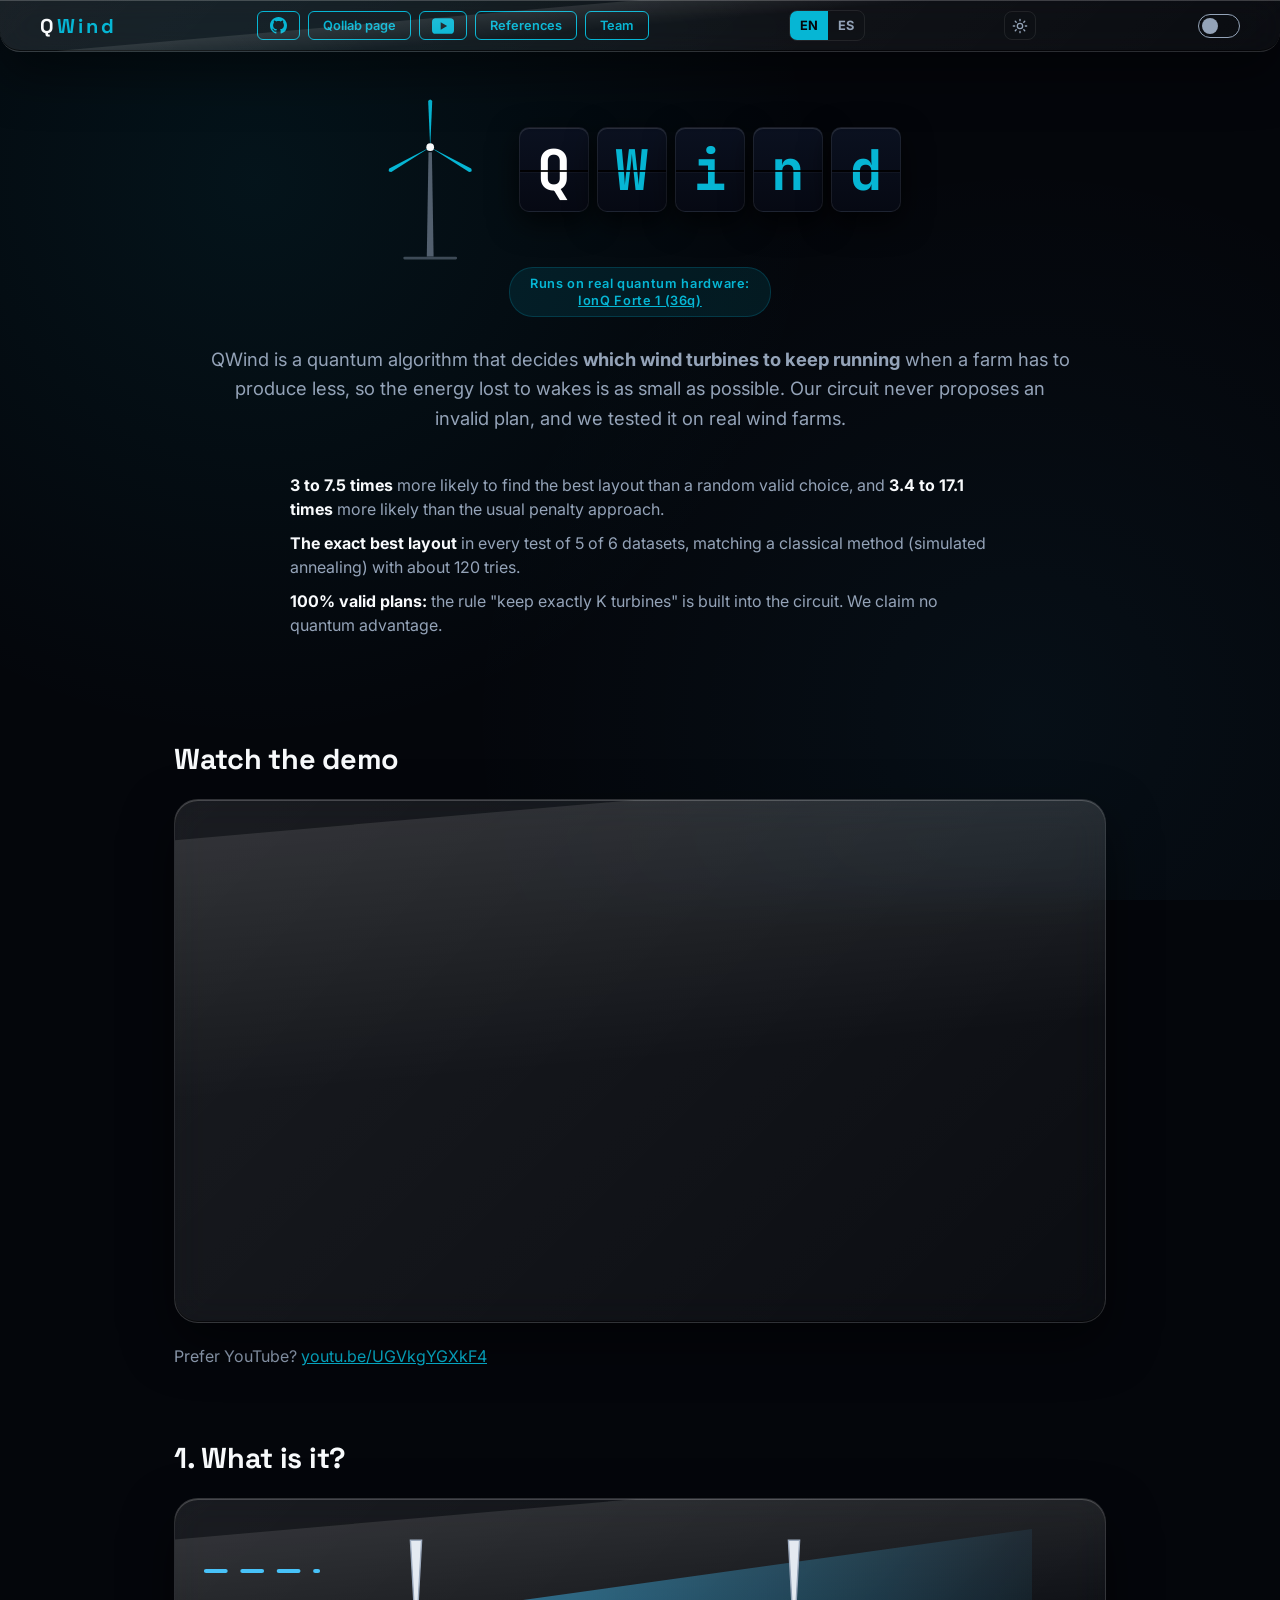
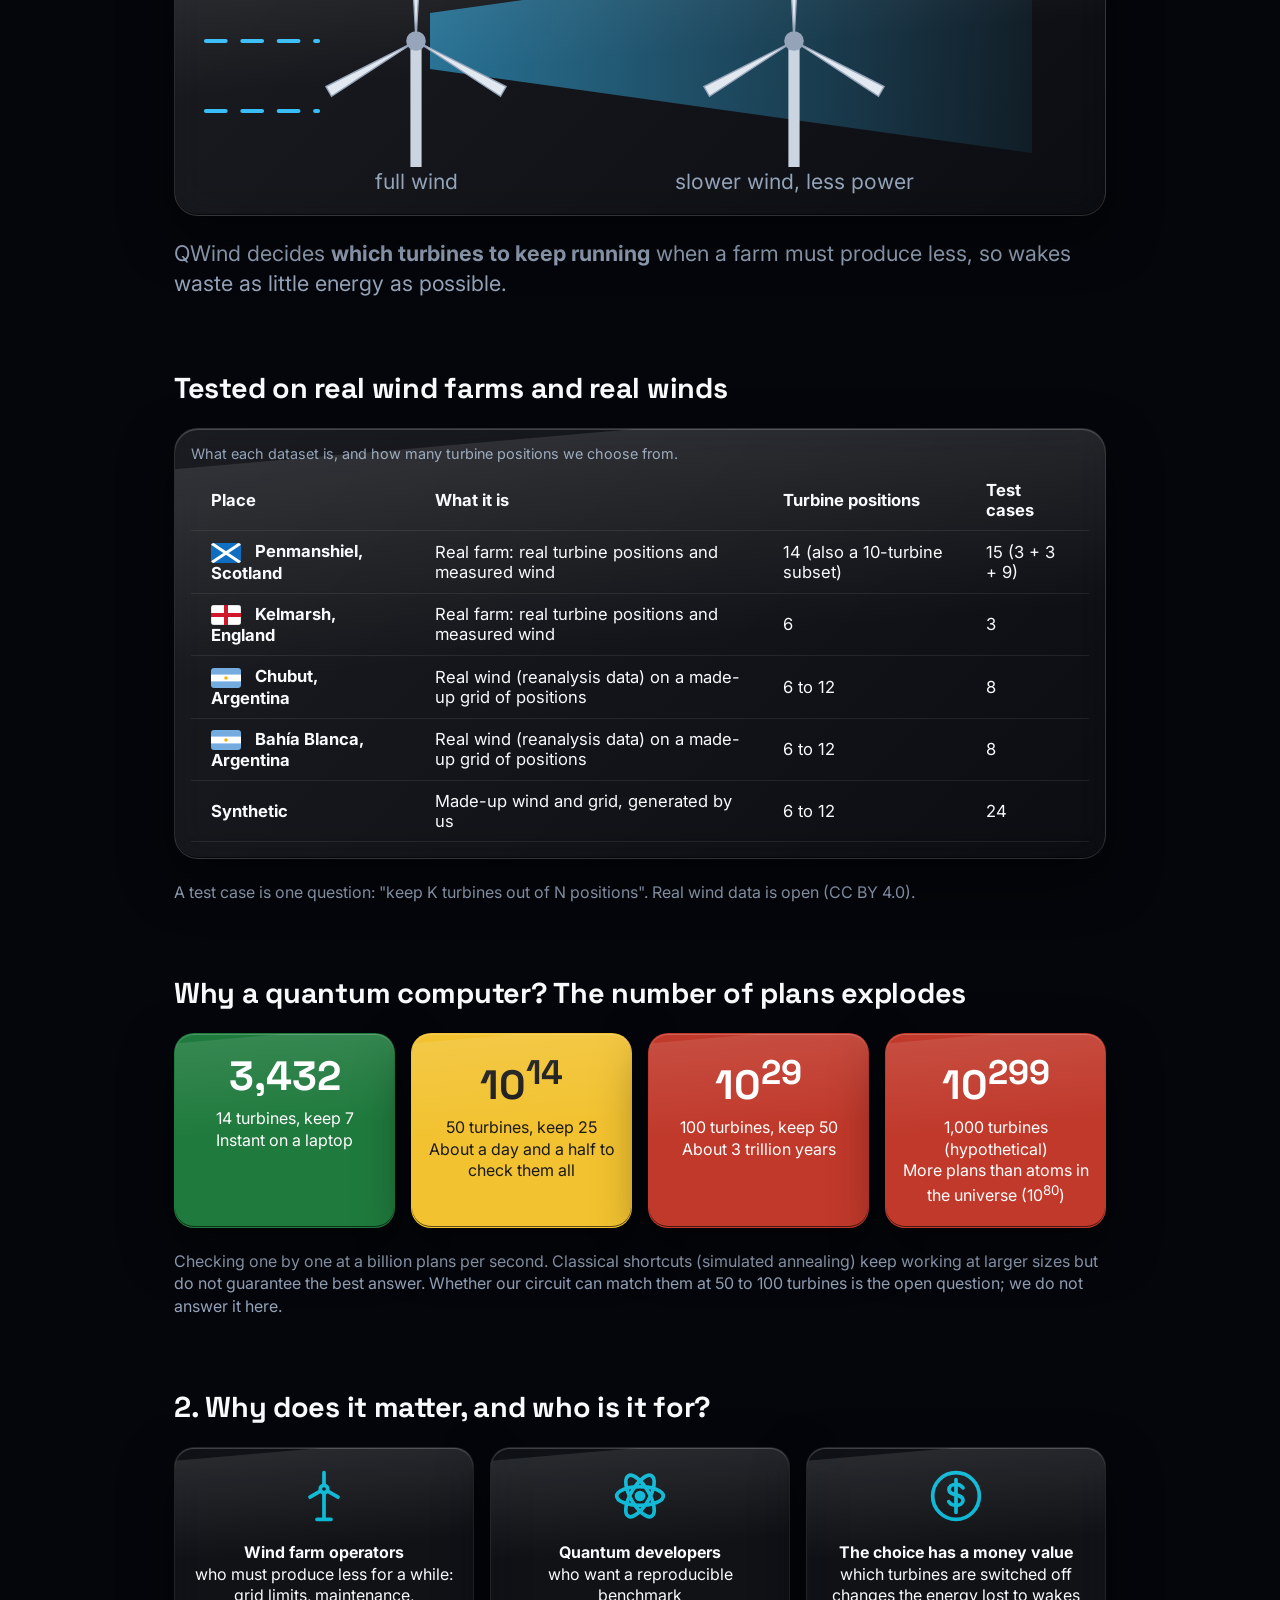
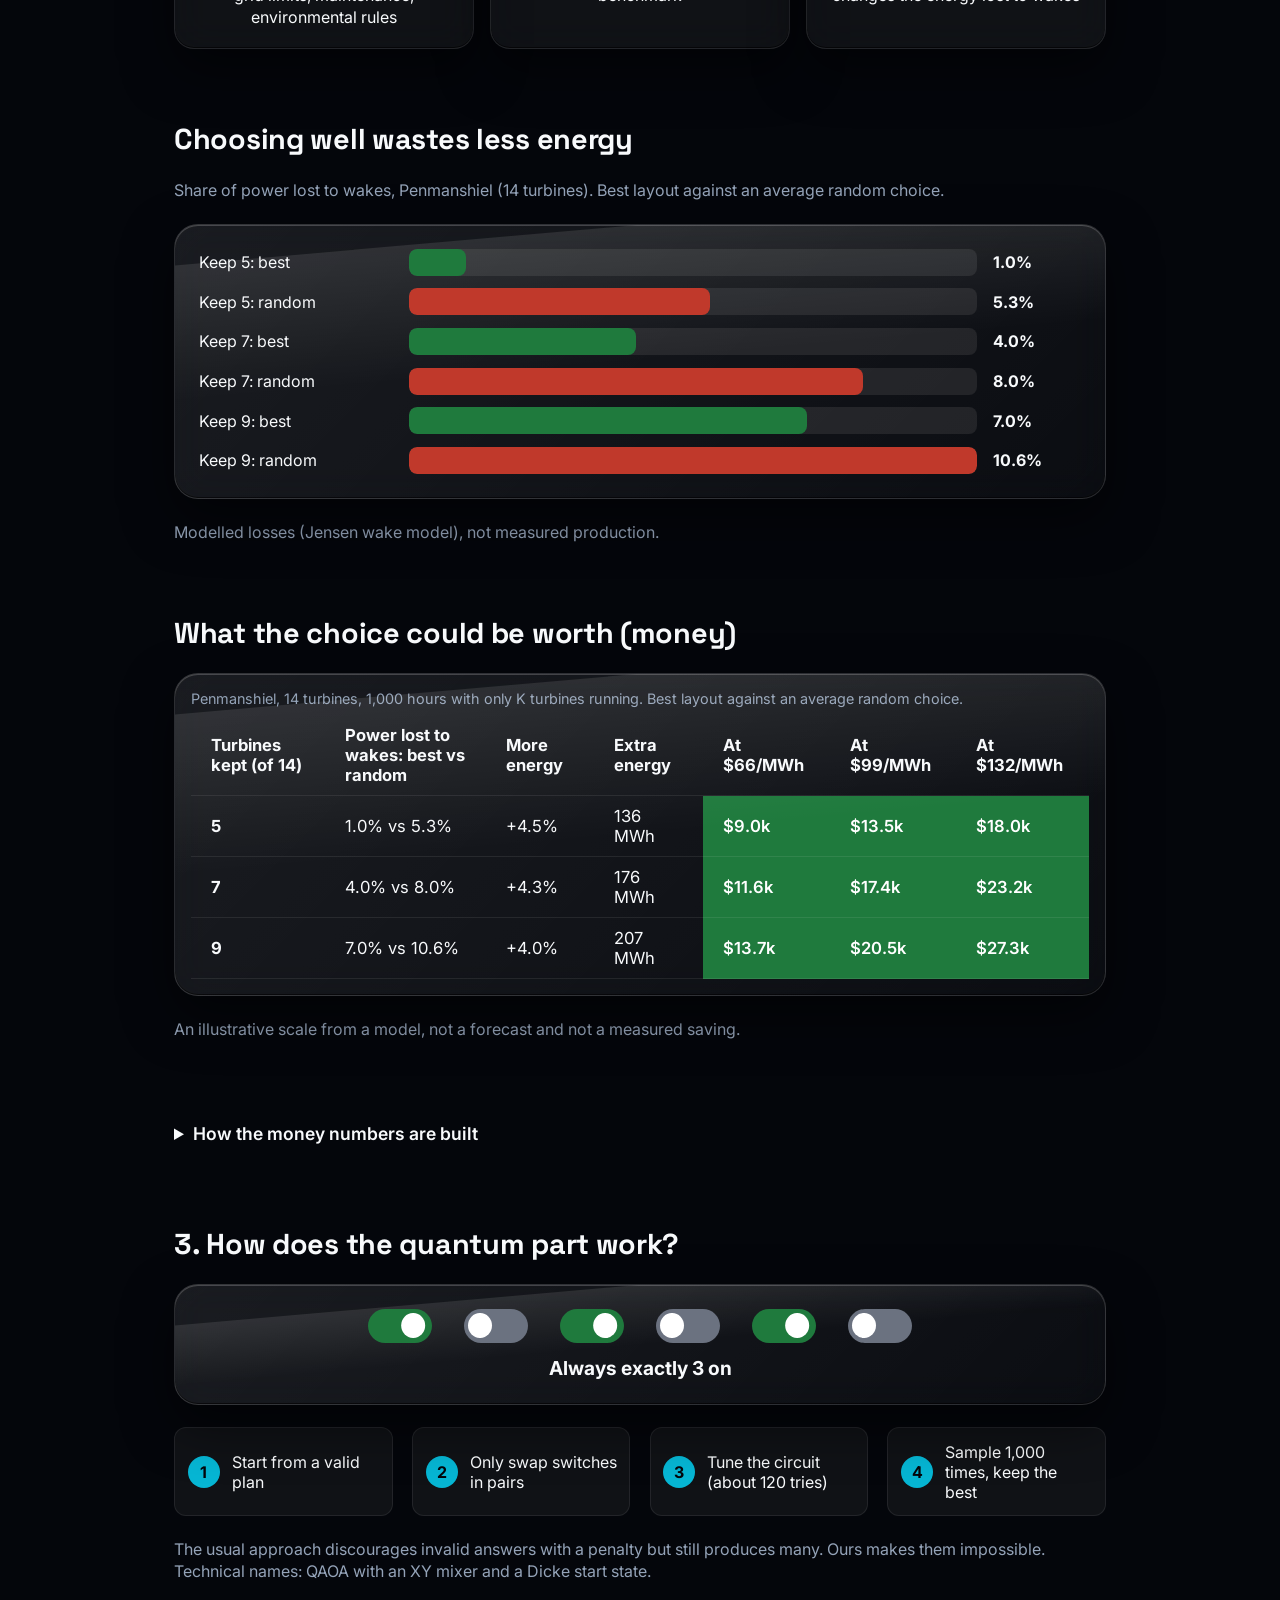
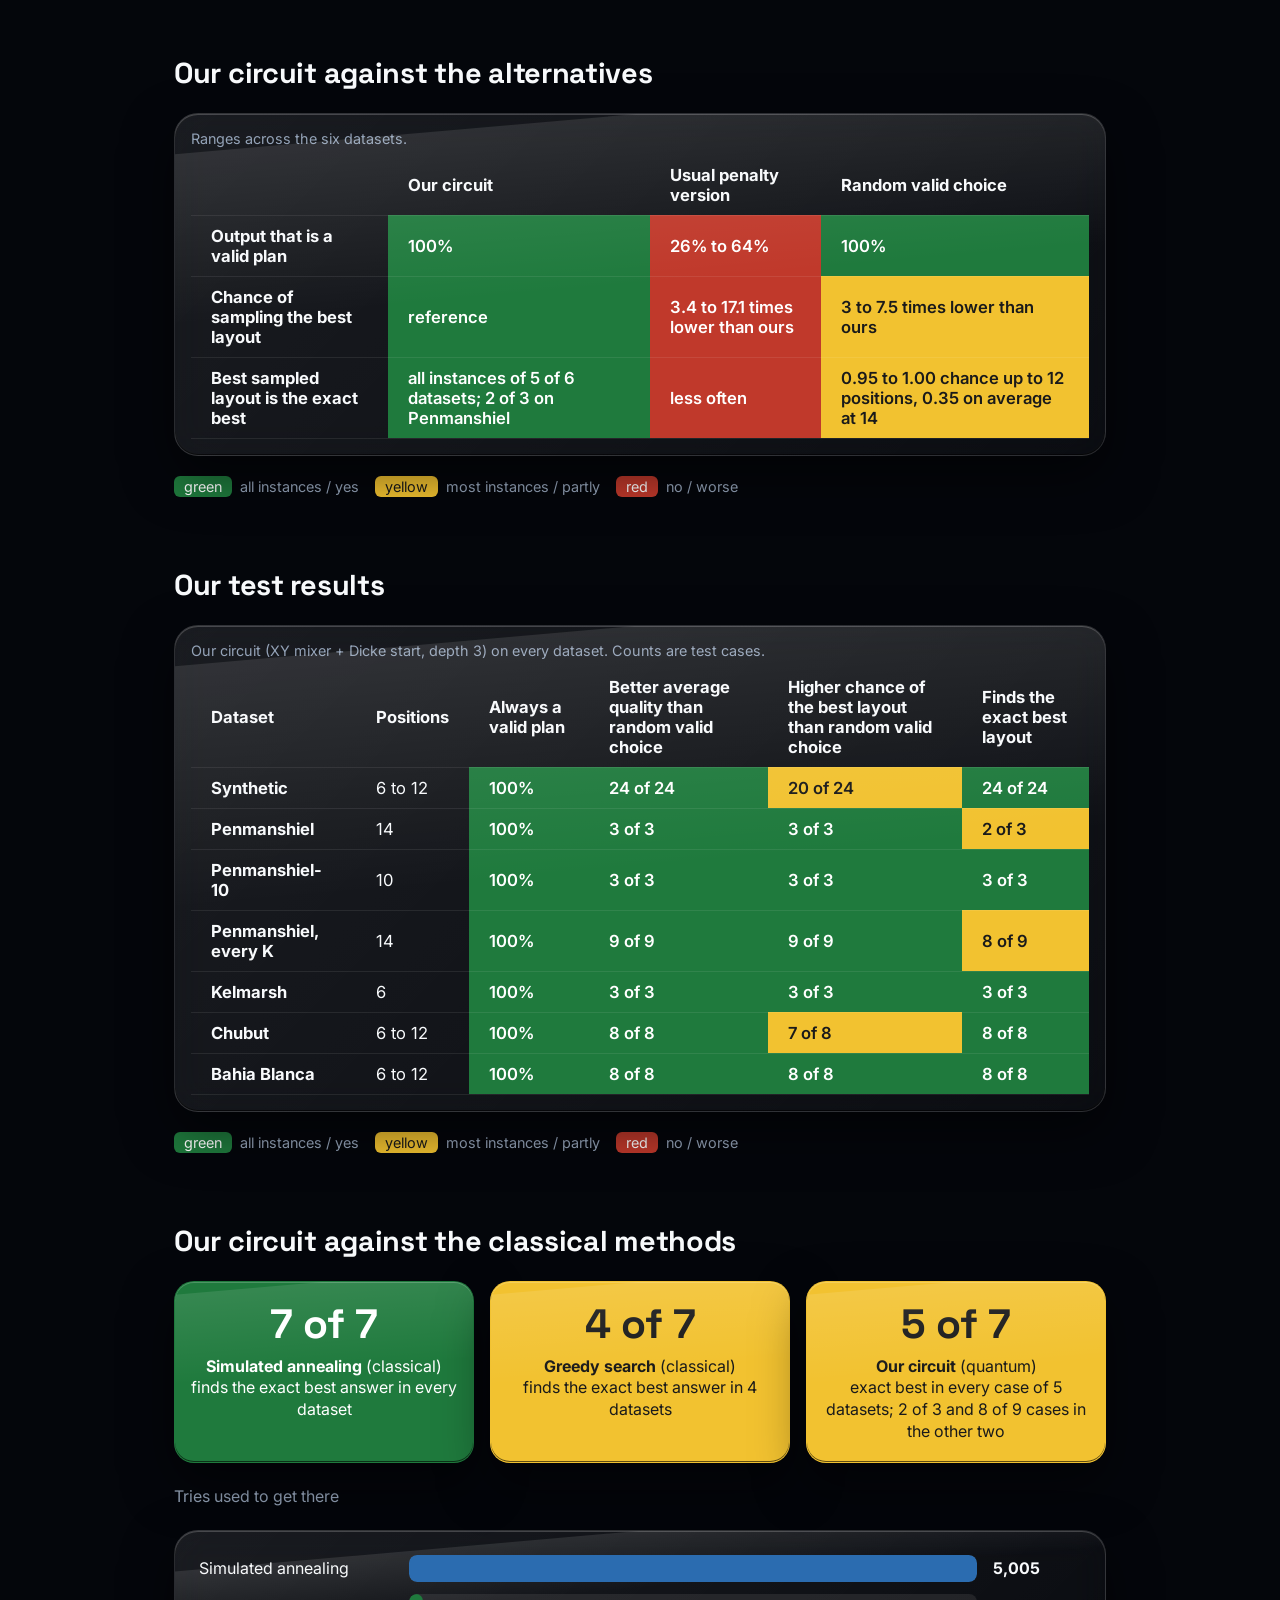
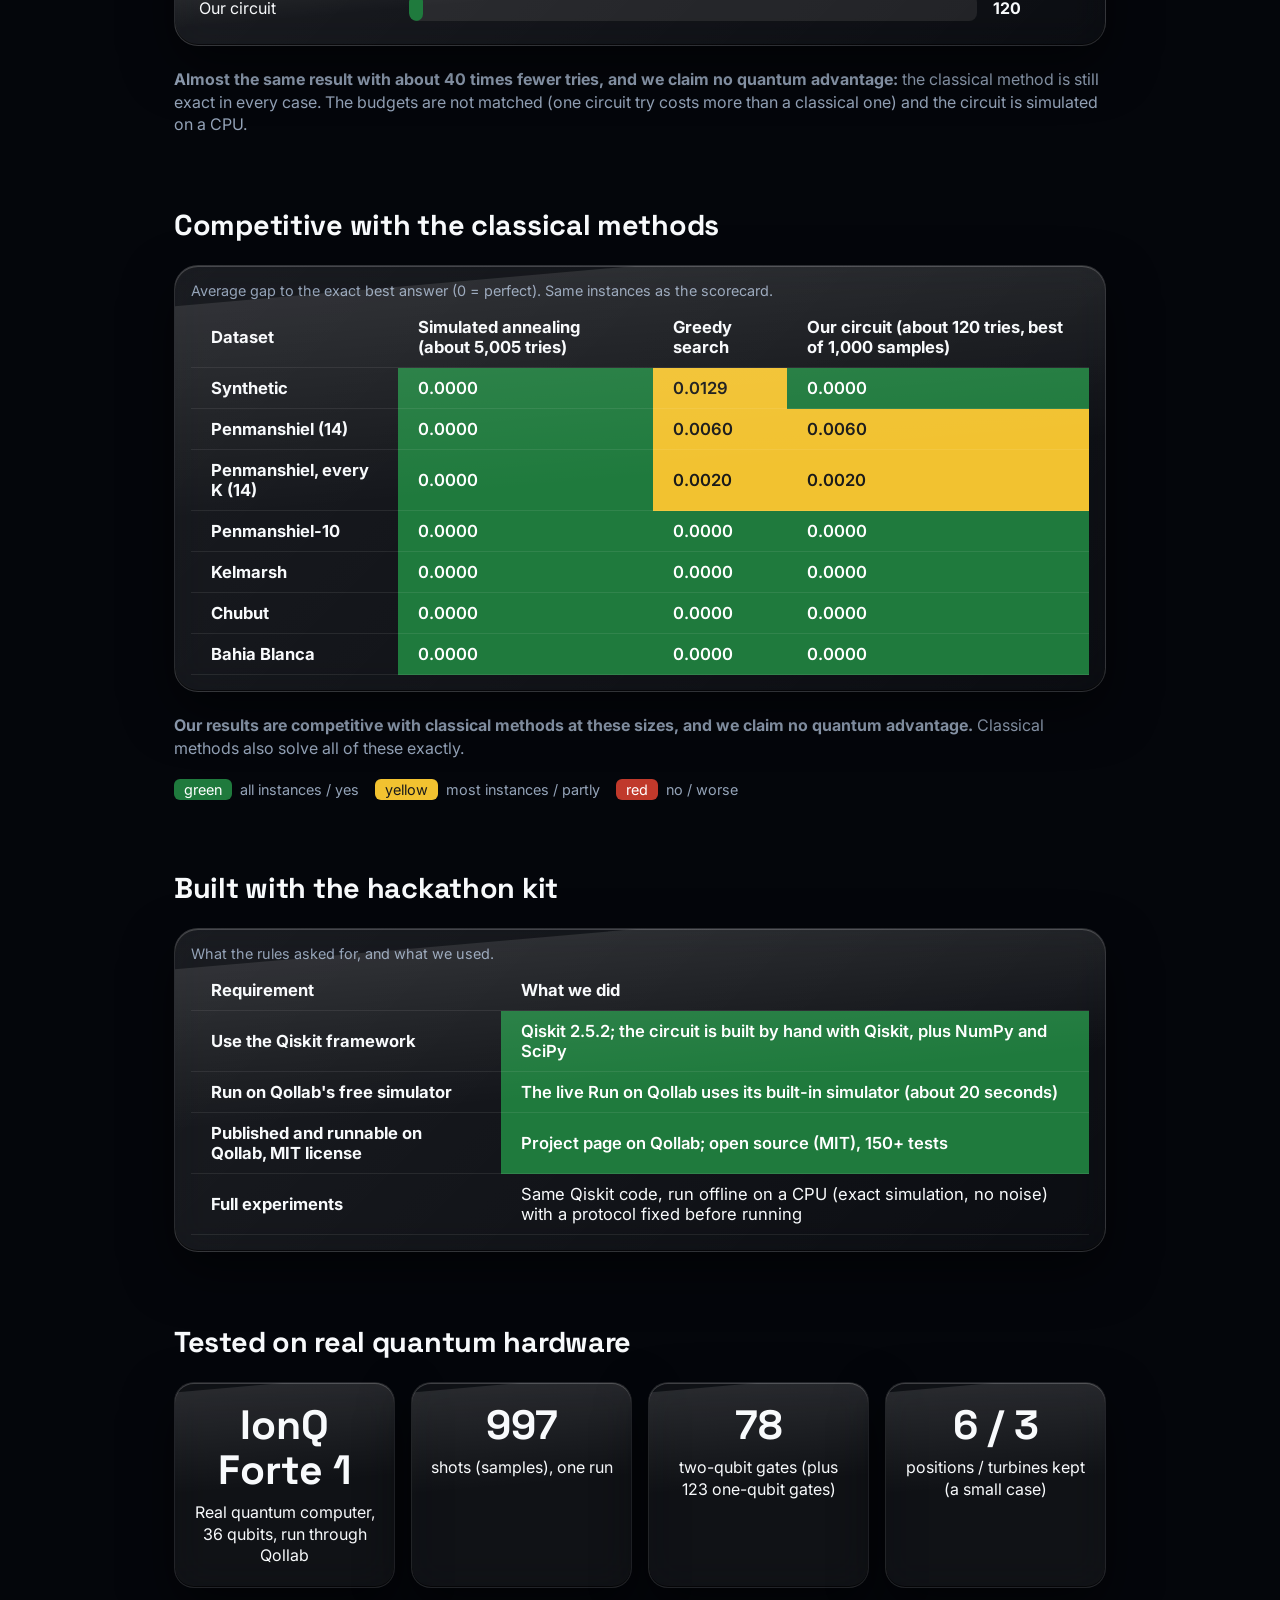
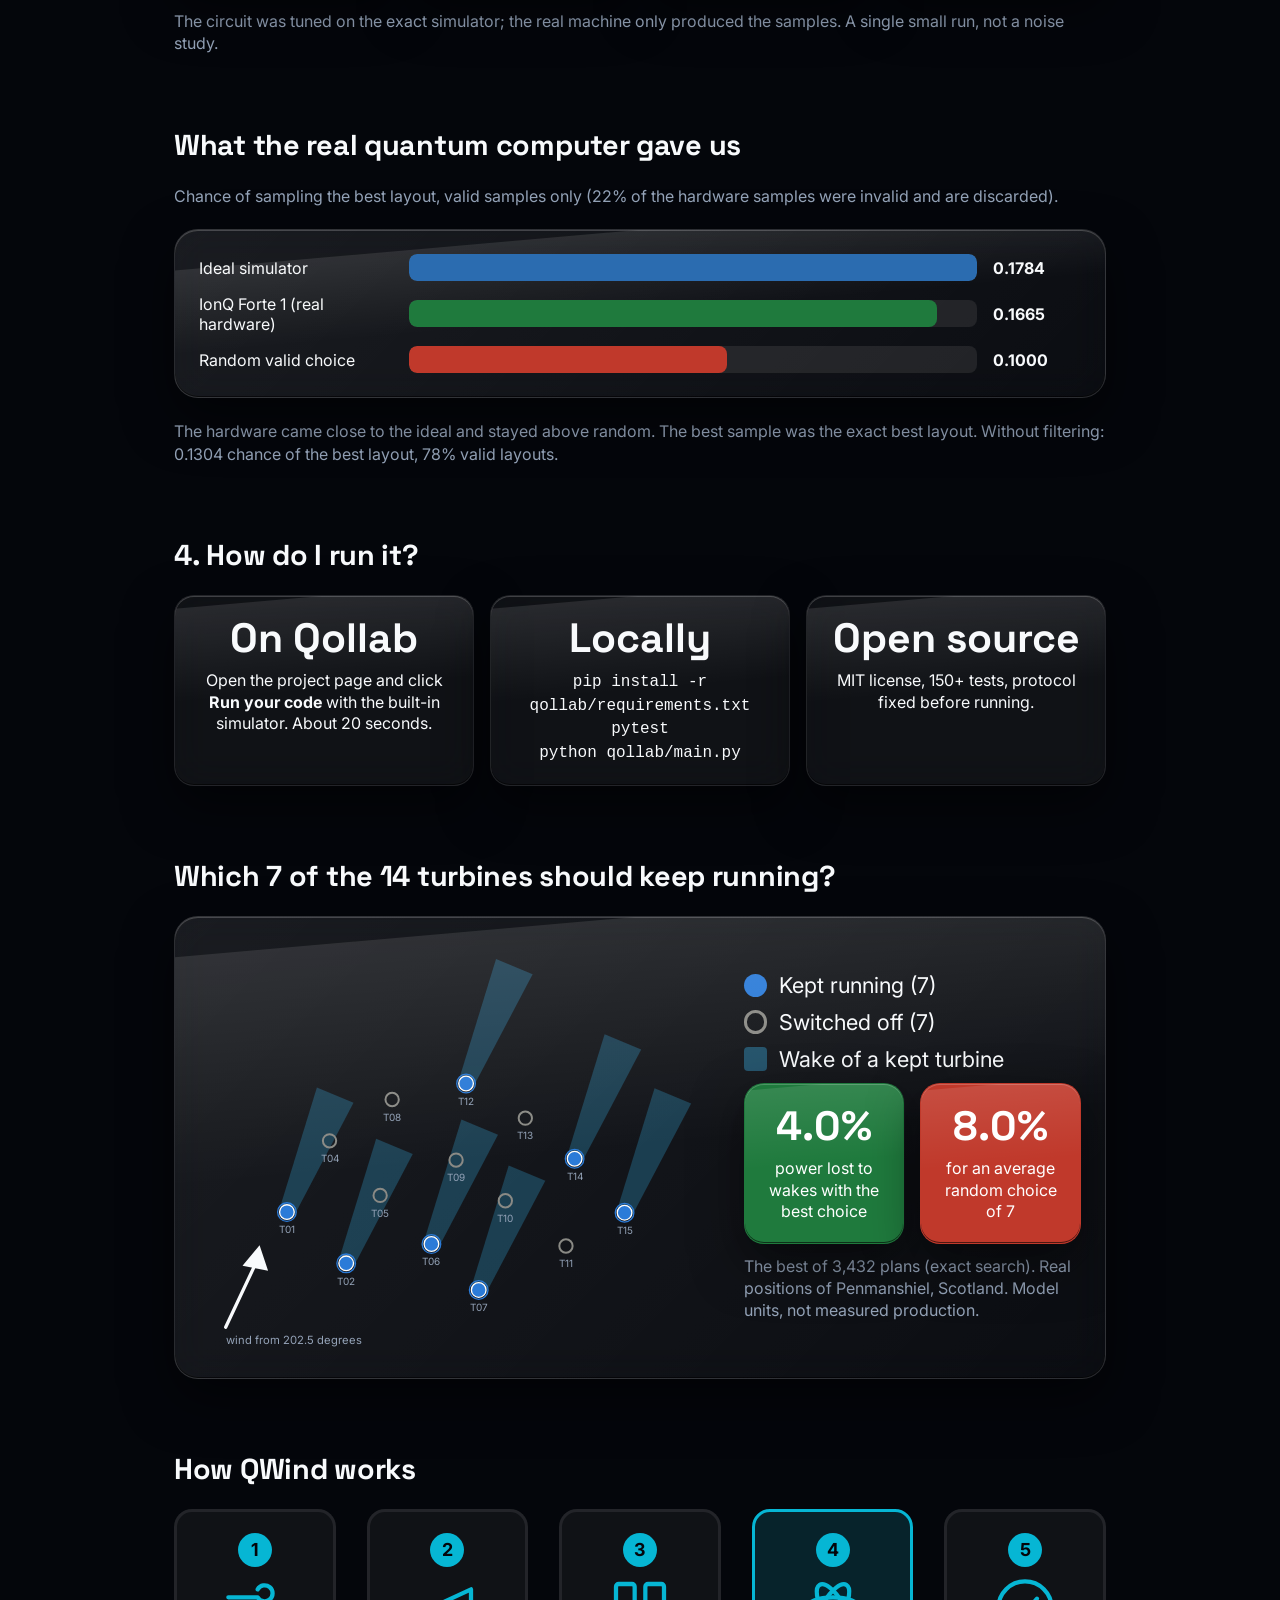
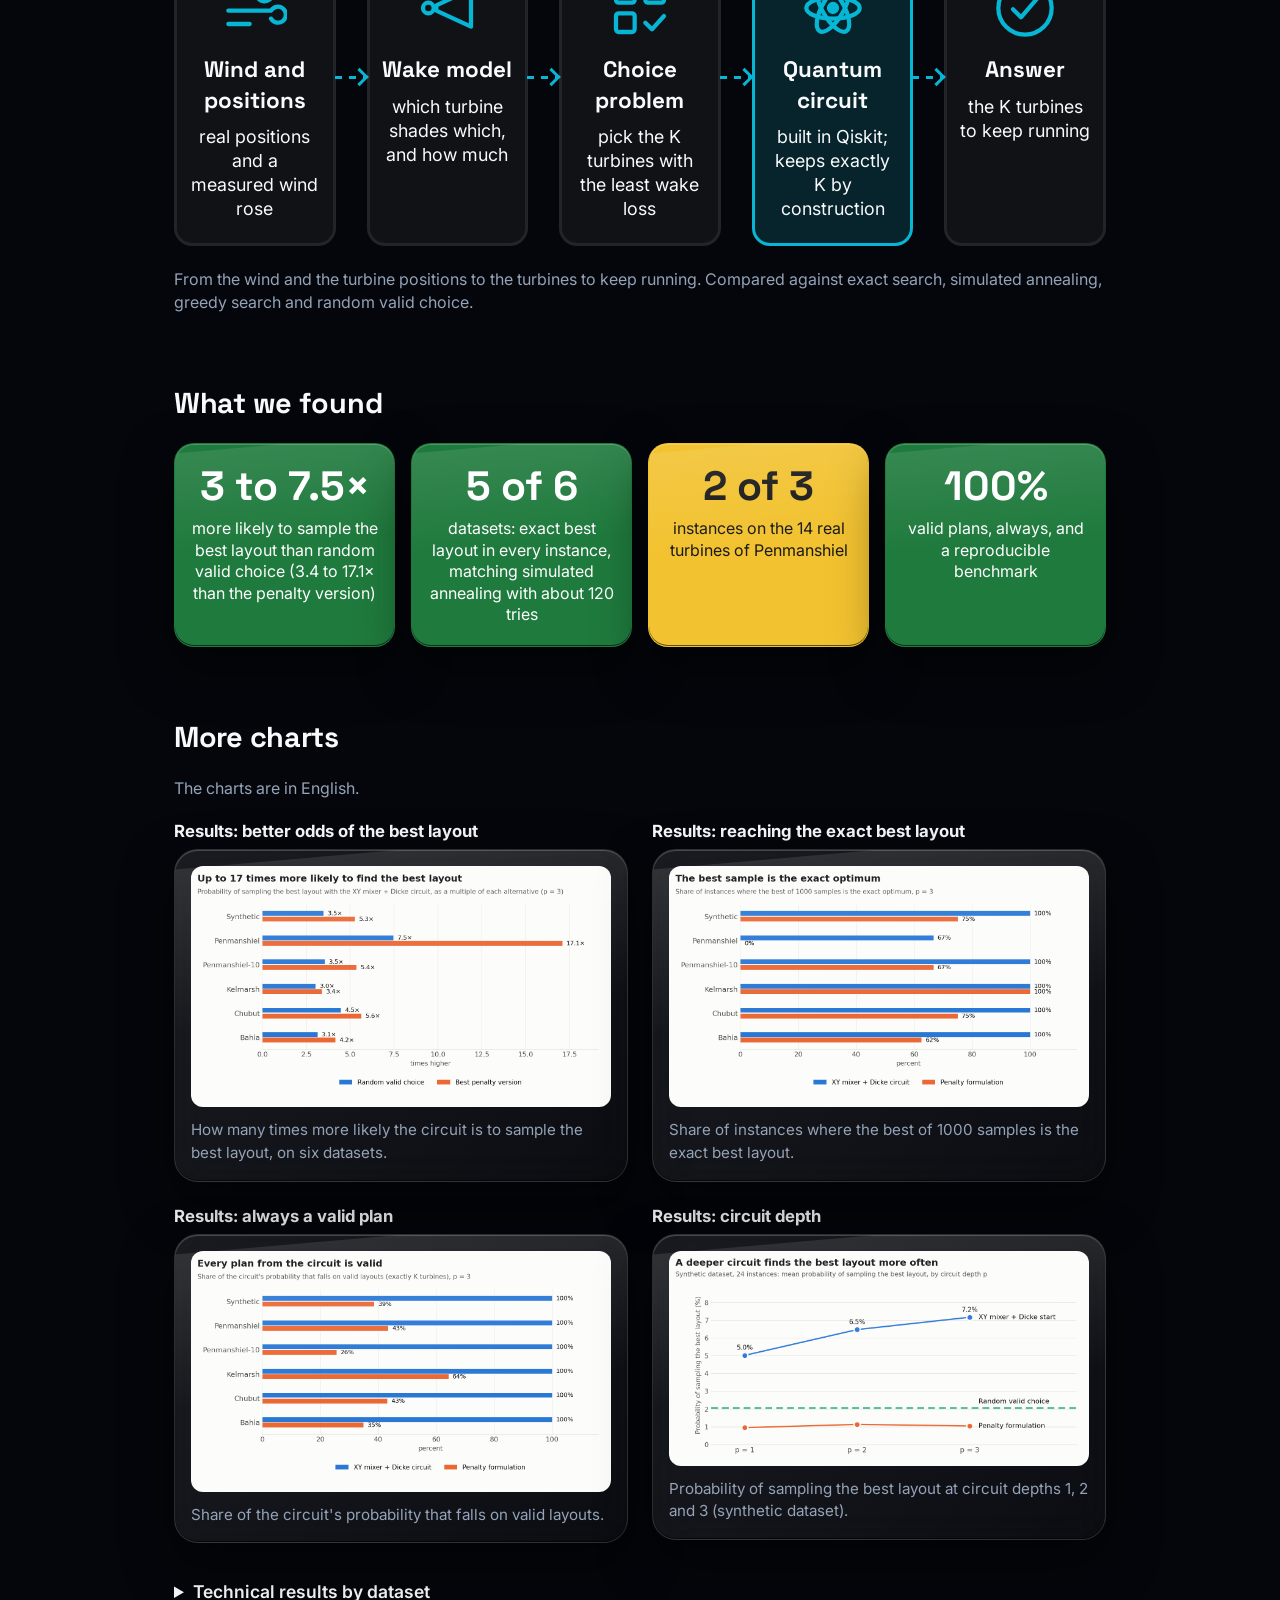
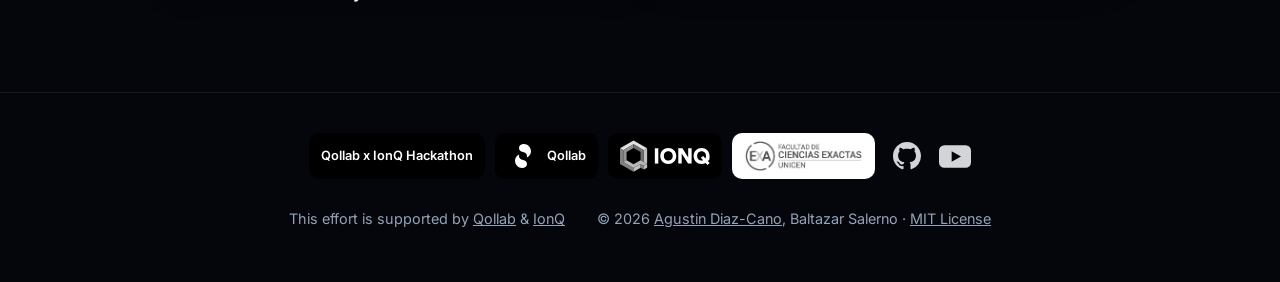
==== commit 61a57c0c: "feat: link the public demo video (YouTube) in the README and the website README: top banner and "How" ====
--- a/web/index.html
+++ b/web/index.html
@@ -43,8 +43,7 @@
         <div class="nav-links">
             <a class="btn btn-icon" href="https://github.com/agustindiazcano/qwind-qaoa-windfarm" aria-label="GitHub repository" data-es-label="Repositorio de GitHub"><svg viewBox="0 0 16 16" width="17" height="17" aria-hidden="true" focusable="false"><path fill="currentColor" d="M8 0C3.58 0 0 3.58 0 8c0 3.54 2.29 6.53 5.47 7.59.4.07.55-.17.55-.38 0-.19-.01-.82-.01-1.49-2.01.37-2.53-.49-2.69-.94-.09-.23-.48-.94-.82-1.13-.28-.15-.68-.52-.01-.53.63-.01 1.08.58 1.23.82.72 1.21 1.87.87 2.33.66.07-.52.28-.87.51-1.07-1.78-.2-3.64-.89-3.64-3.95 0-.87.31-1.59.82-2.15-.08-.2-.36-1.02.08-2.12 0 0 .67-.21 2.2.82.64-.18 1.32-.27 2-.27.68 0 1.36.09 2 .27 1.53-1.04 2.2-.82 2.2-.82.44 1.1.16 1.92.08 2.12.51.56.82 1.27.82 2.15 0 3.07-1.87 3.75-3.65 3.95.29.25.54.73.54 1.48 0 1.07-.01 1.93-.01 2.2 0 .21.15.46.55.38A8.013 8.013 0 0016 8c0-4.42-3.58-8-8-8z"/></svg></a>
             <a class="btn" href="https://qollab.xyz/u/agustindiazcano/qwind"><span lang="en" data-lang="en">Qollab page</span><span lang="es" data-lang="es">Página en Qollab</span></a>
-            <!-- TODO(owner): replace with the public demo video URL (the video must have captions) -->
-            <span class="btn btn-icon btn-todo" role="img" aria-label="Demo video on YouTube, link pending" data-es-label="Video de la demo en YouTube, enlace pendiente" title="Demo video: link pending"><svg viewBox="0 0 24 17" width="22" height="16" aria-hidden="true" focusable="false"><path fill="currentColor" fill-rule="evenodd" d="M4 0h16a4 4 0 014 4v9a4 4 0 01-4 4H4a4 4 0 01-4-4V4a4 4 0 014-4zm5.5 4.5v8l7-4z"/></svg></span>
+            <a class="btn btn-icon" href="https://youtu.be/UGVkgYGXkF4" aria-label="Demo video on YouTube" data-es-label="Video de la demo en YouTube"><svg viewBox="0 0 24 17" width="22" height="16" aria-hidden="true" focusable="false"><path fill="currentColor" fill-rule="evenodd" d="M4 0h16a4 4 0 014 4v9a4 4 0 01-4 4H4a4 4 0 01-4-4V4a4 4 0 014-4zm5.5 4.5v8l7-4z"/></svg></a>
             <a class="btn" href="references.html"><span lang="en" data-lang="en">References</span><span lang="es" data-lang="es">Referencias</span></a>
             <a class="btn" href="team.html"><span lang="en" data-lang="en">Team</span><span lang="es" data-lang="es">Equipo</span></a>
         </div>
@@ -116,6 +115,7 @@
     <!-- MAIN CONTENT: same story as the demo slides, in plain language -->
     <main id="main">
         <div class="home-story" lang="en" data-lang="en">
+        <section class="home-section"><h2 class="section-title">Watch the demo</h2><div class="video-frame home-box glass-surface"><iframe src="https://www.youtube-nocookie.com/embed/UGVkgYGXkF4" title="QWind demo video" loading="lazy" allow="accelerometer; encrypted-media; picture-in-picture; fullscreen" referrerpolicy="strict-origin-when-cross-origin" allowfullscreen></iframe></div><p class="slide-note">Prefer YouTube? <a href="https://youtu.be/UGVkgYGXkF4">youtu.be/UGVkgYGXkF4</a></p></section>
         <section class="home-section"><h2 class="section-title">1. What is it?</h2><div class="home-box glass-surface"><svg class="illus" viewBox="0 0 640 200" role="img" aria-label="Two wind turbines in a row. The first turbine leaves a widening wake of slower air; the second turbine stands inside that wake and produces less power."><defs><linearGradient id="wk9" x1="0" x2="1"><stop offset="0" stop-color="#38bdf8" stop-opacity=".55"/><stop offset="1" stop-color="#38bdf8" stop-opacity=".08"/></linearGradient></defs><path class="wind-line" d="M10 40H90M10 90H90M10 140H90" stroke="#38bdf8" stroke-width="3" stroke-linecap="round"/><polygon class="wake" points="170,70 600,10 600,170 170,110" fill="url(#wk9)"/><g transform="translate(160 0)"><rect x="-4" y="95" width="8" height="85" fill="#cbd5e1"/><g transform="translate(0 90)"><g class="spin "><g fill="#e2e8f0" stroke="#94a3b8" stroke-width="1"><path d="M0 0L-4 -72L4 -72Z"/><path d="M0 0L-4 -72L4 -72Z" transform="rotate(120)"/><path d="M0 0L-4 -72L4 -72Z" transform="rotate(240)"/></g></g></g><circle cx="0" cy="90" r="7" fill="#94a3b8"/></g><g transform="translate(430 0)"><rect x="-4" y="95" width="8" height="85" fill="#cbd5e1"/><g transform="translate(0 90)"><g class="spin slow"><g fill="#e2e8f0" stroke="#94a3b8" stroke-width="1"><path d="M0 0L-4 -72L4 -72Z"/><path d="M0 0L-4 -72L4 -72Z" transform="rotate(120)"/><path d="M0 0L-4 -72L4 -72Z" transform="rotate(240)"/></g></g></g><circle cx="0" cy="90" r="7" fill="#94a3b8"/></g><text x="160" y="196" text-anchor="middle" fill="currentColor" font-size="15">full wind</text><text x="430" y="196" text-anchor="middle" fill="currentColor" font-size="15">slower wind, less power</text></svg></div><p class="slide-lead">QWind decides <strong>which turbines to keep running</strong> when a farm must produce less, so wakes waste as little energy as possible.</p></section>
         <section class="home-section"><h2 class="section-title">Tested on real wind farms and real winds</h2><div class="home-box glass-surface"><div class="table-wrap"><table class="slide-table slide-table-sm">
                 <caption>What each dataset is, and how many turbine positions we choose from.</caption>
@@ -184,6 +184,7 @@
                 <figcaption>Probability of sampling the best layout at circuit depths 1, 2 and 3 (synthetic dataset).</figcaption>
             </figure></div></div></section></div>
         <div class="home-story" lang="es" data-lang="es">
+        <section class="home-section"><h2 class="section-title">Mirá la demo</h2><div class="video-frame home-box glass-surface"><iframe src="https://www.youtube-nocookie.com/embed/UGVkgYGXkF4" title="Video de la demo de QWind" loading="lazy" allow="accelerometer; encrypted-media; picture-in-picture; fullscreen" referrerpolicy="strict-origin-when-cross-origin" allowfullscreen></iframe></div><p class="slide-note">¿Preferís YouTube? <a href="https://youtu.be/UGVkgYGXkF4">youtu.be/UGVkgYGXkF4</a></p></section>
         <section class="home-section"><h2 class="section-title">1. ¿Qué es?</h2><div class="home-box glass-surface"><svg class="illus" viewBox="0 0 640 200" role="img" aria-label="Dos turbinas en fila. La primera deja una estela de aire más lento que se ensancha; la segunda está dentro de esa estela y produce menos energía."><defs><linearGradient id="wk10" x1="0" x2="1"><stop offset="0" stop-color="#38bdf8" stop-opacity=".55"/><stop offset="1" stop-color="#38bdf8" stop-opacity=".08"/></linearGradient></defs><path class="wind-line" d="M10 40H90M10 90H90M10 140H90" stroke="#38bdf8" stroke-width="3" stroke-linecap="round"/><polygon class="wake" points="170,70 600,10 600,170 170,110" fill="url(#wk10)"/><g transform="translate(160 0)"><rect x="-4" y="95" width="8" height="85" fill="#cbd5e1"/><g transform="translate(0 90)"><g class="spin "><g fill="#e2e8f0" stroke="#94a3b8" stroke-width="1"><path d="M0 0L-4 -72L4 -72Z"/><path d="M0 0L-4 -72L4 -72Z" transform="rotate(120)"/><path d="M0 0L-4 -72L4 -72Z" transform="rotate(240)"/></g></g></g><circle cx="0" cy="90" r="7" fill="#94a3b8"/></g><g transform="translate(430 0)"><rect x="-4" y="95" width="8" height="85" fill="#cbd5e1"/><g transform="translate(0 90)"><g class="spin slow"><g fill="#e2e8f0" stroke="#94a3b8" stroke-width="1"><path d="M0 0L-4 -72L4 -72Z"/><path d="M0 0L-4 -72L4 -72Z" transform="rotate(120)"/><path d="M0 0L-4 -72L4 -72Z" transform="rotate(240)"/></g></g></g><circle cx="0" cy="90" r="7" fill="#94a3b8"/></g><text x="160" y="196" text-anchor="middle" fill="currentColor" font-size="15">viento pleno</text><text x="430" y="196" text-anchor="middle" fill="currentColor" font-size="15">viento más lento, menos energía</text></svg></div><p class="slide-lead">QWind decide <strong>qué turbinas dejar funcionando</strong> cuando un parque tiene que producir menos, para que las estelas desperdicien la menor energía posible.</p></section>
         <section class="home-section"><h2 class="section-title">Probado en parques eólicos reales y con vientos reales</h2><div class="home-box glass-surface"><div class="table-wrap"><table class="slide-table slide-table-sm">
                 <caption>Qué es cada conjunto de datos y entre cuántas posiciones de turbina elegimos.</caption>
@@ -305,10 +306,9 @@
             <a class="icon-link" href="https://github.com/agustindiazcano/qwind-qaoa-windfarm" aria-label="GitHub repository">
                 <svg viewBox="0 0 16 16" width="28" height="28" aria-hidden="true" focusable="false"><path fill="currentColor" d="M8 0C3.58 0 0 3.58 0 8c0 3.54 2.29 6.53 5.47 7.59.4.07.55-.17.55-.38 0-.19-.01-.82-.01-1.49-2.01.37-2.53-.49-2.69-.94-.09-.23-.48-.94-.82-1.13-.28-.15-.68-.52-.01-.53.63-.01 1.08.58 1.23.82.72 1.21 1.87.87 2.33.66.07-.52.28-.87.51-1.07-1.78-.2-3.64-.89-3.64-3.95 0-.87.31-1.59.82-2.15-.08-.2-.36-1.02.08-2.12 0 0 .67-.21 2.2.82.64-.18 1.32-.27 2-.27.68 0 1.36.09 2 .27 1.53-1.04 2.2-.82 2.2-.82.44 1.1.16 1.92.08 2.12.51.56.82 1.27.82 2.15 0 3.07-1.87 3.75-3.65 3.95.29.25.54.73.54 1.48 0 1.07-.01 1.93-.01 2.2 0 .21.15.46.55.38A8.013 8.013 0 0016 8c0-4.42-3.58-8-8-8z"/></svg>
             </a>
-            <!-- TODO(owner): turn into <a class="icon-link" href="PUBLIC_VIDEO_URL"> when the demo video is public (it must have captions) -->
-            <span class="icon-link icon-pending" role="img" aria-label="YouTube video, link pending" title="Video link pending">
+            <a class="icon-link" href="https://youtu.be/UGVkgYGXkF4" aria-label="Demo video on YouTube" title="Demo video on YouTube">
                 <svg viewBox="0 0 24 17" width="32" height="23" aria-hidden="true" focusable="false"><path fill="currentColor" fill-rule="evenodd" d="M4 0h16a4 4 0 014 4v9a4 4 0 01-4 4H4a4 4 0 01-4-4V4a4 4 0 014-4zm5.5 4.5v8l7-4z"/></svg>
-            </span>
+            </a>
         </div>
         </div>
         <div class="footer-meta">
@@ -539,7 +539,7 @@
             <p class="slide-kicker">Quantum Impact · Qollab x IonQ hackathon</p>
             <p class="slide-title slide-title-sm">Q<span class="wind">Wind</span></p>
             <p class="slide-lead">Put the rule inside the circuit, and always compare against the simple baselines.</p>
-            <p class="slide-support"><strong>This effort is supported by Qollab &amp; IonQ</strong> · MIT License · <a href="https://github.com/agustindiazcano/qwind-qaoa-windfarm">github.com/agustindiazcano/qwind-qaoa-windfarm</a> · <a href="https://qollab.xyz/u/agustindiazcano/qwind">Qollab project page</a></p>
+            <p class="slide-support"><strong>This effort is supported by Qollab &amp; IonQ</strong> · MIT License · <a href="https://github.com/agustindiazcano/qwind-qaoa-windfarm">github.com/agustindiazcano/qwind-qaoa-windfarm</a> · <a href="https://qollab.xyz/u/agustindiazcano/qwind">Qollab project page</a> · <a href="https://youtu.be/UGVkgYGXkF4">Demo video</a></p>
         </section>
         <section class="slide slide-center" id="slide-en-s1" lang="en" data-lang="en" data-deck="short" aria-label="Short demo, slide 1 of 11: QWind" hidden>
             <div class="slide-brand"><img class="slide-header-img" src="img/qwind-header.png" alt="QWind, with Qollab, IonQ and Facultad de Ciencias Exactas UNICEN" width="1200" height="250"><svg class="hero-turbine" viewBox="0 0 120 200" width="120" height="200" aria-hidden="true" focusable="false"><path class="ht-tower" d="M58 66H62L64 188H56Z"/><path class="ht-ground" d="M30 190H90" /><g class="ht-blades"><g class="ht-spin"><path d="M60 60L57.6 6Q60 2 62.4 6Z"/><g transform="rotate(120 60 60)"><path d="M60 60L57.6 6Q60 2 62.4 6Z"/></g><g transform="rotate(240 60 60)"><path d="M60 60L57.6 6Q60 2 62.4 6Z"/></g></g></g><circle class="ht-hub" cx="60" cy="60" r="4.5"/></svg></div>
@@ -608,7 +608,7 @@
             <h2>Built on Qollab, open source, try it yourself</h2>
             <div class="cards cards-3"><div class="card "><div class="card-big">Qiskit + Qollab</div><div class="card-label">Our circuit is a QAOA, built by hand in Qiskit with the hackathon kit; it runs on Qollab's built-in simulator in about 20 seconds.</div></div><div class="card "><div class="card-big">Open source</div><div class="card-label">MIT license, 150+ tests, protocol fixed before running.</div></div><div class="card "><div class="card-big">Try it</div><div class="card-label">Open the project page on Qollab and click <strong>Run your code</strong>.</div></div></div>
             <p class="slide-lead">Thank you.</p>
-            <p class="slide-support"><strong>This effort is supported by Qollab &amp; IonQ</strong> · MIT License · <a href="https://github.com/agustindiazcano/qwind-qaoa-windfarm">github.com/agustindiazcano/qwind-qaoa-windfarm</a> · <a href="https://qollab.xyz/u/agustindiazcano/qwind">Qollab project page</a></p>
+            <p class="slide-support"><strong>This effort is supported by Qollab &amp; IonQ</strong> · MIT License · <a href="https://github.com/agustindiazcano/qwind-qaoa-windfarm">github.com/agustindiazcano/qwind-qaoa-windfarm</a> · <a href="https://qollab.xyz/u/agustindiazcano/qwind">Qollab project page</a> · <a href="https://youtu.be/UGVkgYGXkF4">Demo video</a></p>
         </section>
         <section class="slide slide-center" id="slide-es-1" lang="es" data-lang="es" data-deck="full" aria-label="Diapositiva 1 de 26: QWind" hidden>
             <div class="slide-brand"><img class="slide-header-img" src="img/qwind-header.png" alt="QWind, with Qollab, IonQ and Facultad de Ciencias Exactas UNICEN" width="1200" height="250"><svg class="hero-turbine" viewBox="0 0 120 200" width="120" height="200" aria-hidden="true" focusable="false"><path class="ht-tower" d="M58 66H62L64 188H56Z"/><path class="ht-ground" d="M30 190H90" /><g class="ht-blades"><g class="ht-spin"><path d="M60 60L57.6 6Q60 2 62.4 6Z"/><g transform="rotate(120 60 60)"><path d="M60 60L57.6 6Q60 2 62.4 6Z"/></g><g transform="rotate(240 60 60)"><path d="M60 60L57.6 6Q60 2 62.4 6Z"/></g></g></g><circle class="ht-hub" cx="60" cy="60" r="4.5"/></svg></div>
@@ -766,7 +766,7 @@
             <p class="slide-kicker">Impacto cuántico · Hackatón Qollab x IonQ</p>
             <p class="slide-title slide-title-sm">Q<span class="wind">Wind</span></p>
             <p class="slide-lead">Poné la regla dentro del circuito y comparalo siempre con las alternativas simples.</p>
-            <p class="slide-support"><strong>This effort is supported by Qollab &amp; IonQ</strong> · Licencia MIT · <a href="https://github.com/agustindiazcano/qwind-qaoa-windfarm">github.com/agustindiazcano/qwind-qaoa-windfarm</a> · <a href="https://qollab.xyz/u/agustindiazcano/qwind">Página del proyecto en Qollab</a></p>
+            <p class="slide-support"><strong>This effort is supported by Qollab &amp; IonQ</strong> · Licencia MIT · <a href="https://github.com/agustindiazcano/qwind-qaoa-windfarm">github.com/agustindiazcano/qwind-qaoa-windfarm</a> · <a href="https://qollab.xyz/u/agustindiazcano/qwind">Página del proyecto en Qollab</a> · <a href="https://youtu.be/UGVkgYGXkF4">Video de la demo</a></p>
         </section>
         <section class="slide slide-center" id="slide-es-s1" lang="es" data-lang="es" data-deck="short" aria-label="Demo corta, diapositiva 1 de 11: QWind" hidden>
             <div class="slide-brand"><img class="slide-header-img" src="img/qwind-header.png" alt="QWind, with Qollab, IonQ and Facultad de Ciencias Exactas UNICEN" width="1200" height="250"><svg class="hero-turbine" viewBox="0 0 120 200" width="120" height="200" aria-hidden="true" focusable="false"><path class="ht-tower" d="M58 66H62L64 188H56Z"/><path class="ht-ground" d="M30 190H90" /><g class="ht-blades"><g class="ht-spin"><path d="M60 60L57.6 6Q60 2 62.4 6Z"/><g transform="rotate(120 60 60)"><path d="M60 60L57.6 6Q60 2 62.4 6Z"/></g><g transform="rotate(240 60 60)"><path d="M60 60L57.6 6Q60 2 62.4 6Z"/></g></g></g><circle class="ht-hub" cx="60" cy="60" r="4.5"/></svg></div>
@@ -835,7 +835,7 @@
             <h2>Hecho en Qollab, código abierto, probalo vos</h2>
             <div class="cards cards-3"><div class="card "><div class="card-big">Qiskit + Qollab</div><div class="card-label">Nuestro circuito es un QAOA, hecho a mano en Qiskit con el kit del hackatón; corre en el simulador integrado de Qollab en unos 20 segundos.</div></div><div class="card "><div class="card-big">Código abierto</div><div class="card-label">Licencia MIT, más de 150 tests, protocolo fijado antes de correr.</div></div><div class="card "><div class="card-big">Probalo</div><div class="card-label">Abrí la página del proyecto en Qollab y hacé clic en <strong>Run your code</strong>.</div></div></div>
             <p class="slide-lead">Gracias.</p>
-            <p class="slide-support"><strong>This effort is supported by Qollab &amp; IonQ</strong> · Licencia MIT · <a href="https://github.com/agustindiazcano/qwind-qaoa-windfarm">github.com/agustindiazcano/qwind-qaoa-windfarm</a> · <a href="https://qollab.xyz/u/agustindiazcano/qwind">Página del proyecto en Qollab</a></p>
+            <p class="slide-support"><strong>This effort is supported by Qollab &amp; IonQ</strong> · Licencia MIT · <a href="https://github.com/agustindiazcano/qwind-qaoa-windfarm">github.com/agustindiazcano/qwind-qaoa-windfarm</a> · <a href="https://qollab.xyz/u/agustindiazcano/qwind">Página del proyecto en Qollab</a> · <a href="https://youtu.be/UGVkgYGXkF4">Video de la demo</a></p>
         </section>
         <footer class="demo-footer">
             <div class="demo-footer-logos">
--- a/web/styles.css
+++ b/web/styles.css
@@ -1786,3 +1786,7 @@
 .short-versus .pbar-row { font-size: clamp(0.8rem, 1.2vw, 1rem); }
 .short-versus .slide-note, .short-versus .slide-legend { font-size: clamp(0.75rem, 1.05vw, 0.95rem); }
 @media (max-width: 900px) { .short-versus { grid-template-columns: 1fr; } }
+
+/* --- Demo video embed (home) --- */
+.video-frame { aspect-ratio: 16 / 9; padding: 0; max-width: 960px; margin: 0 auto; width: 100%; }
+.video-frame iframe { width: 100%; height: 100%; border: 0; display: block; }
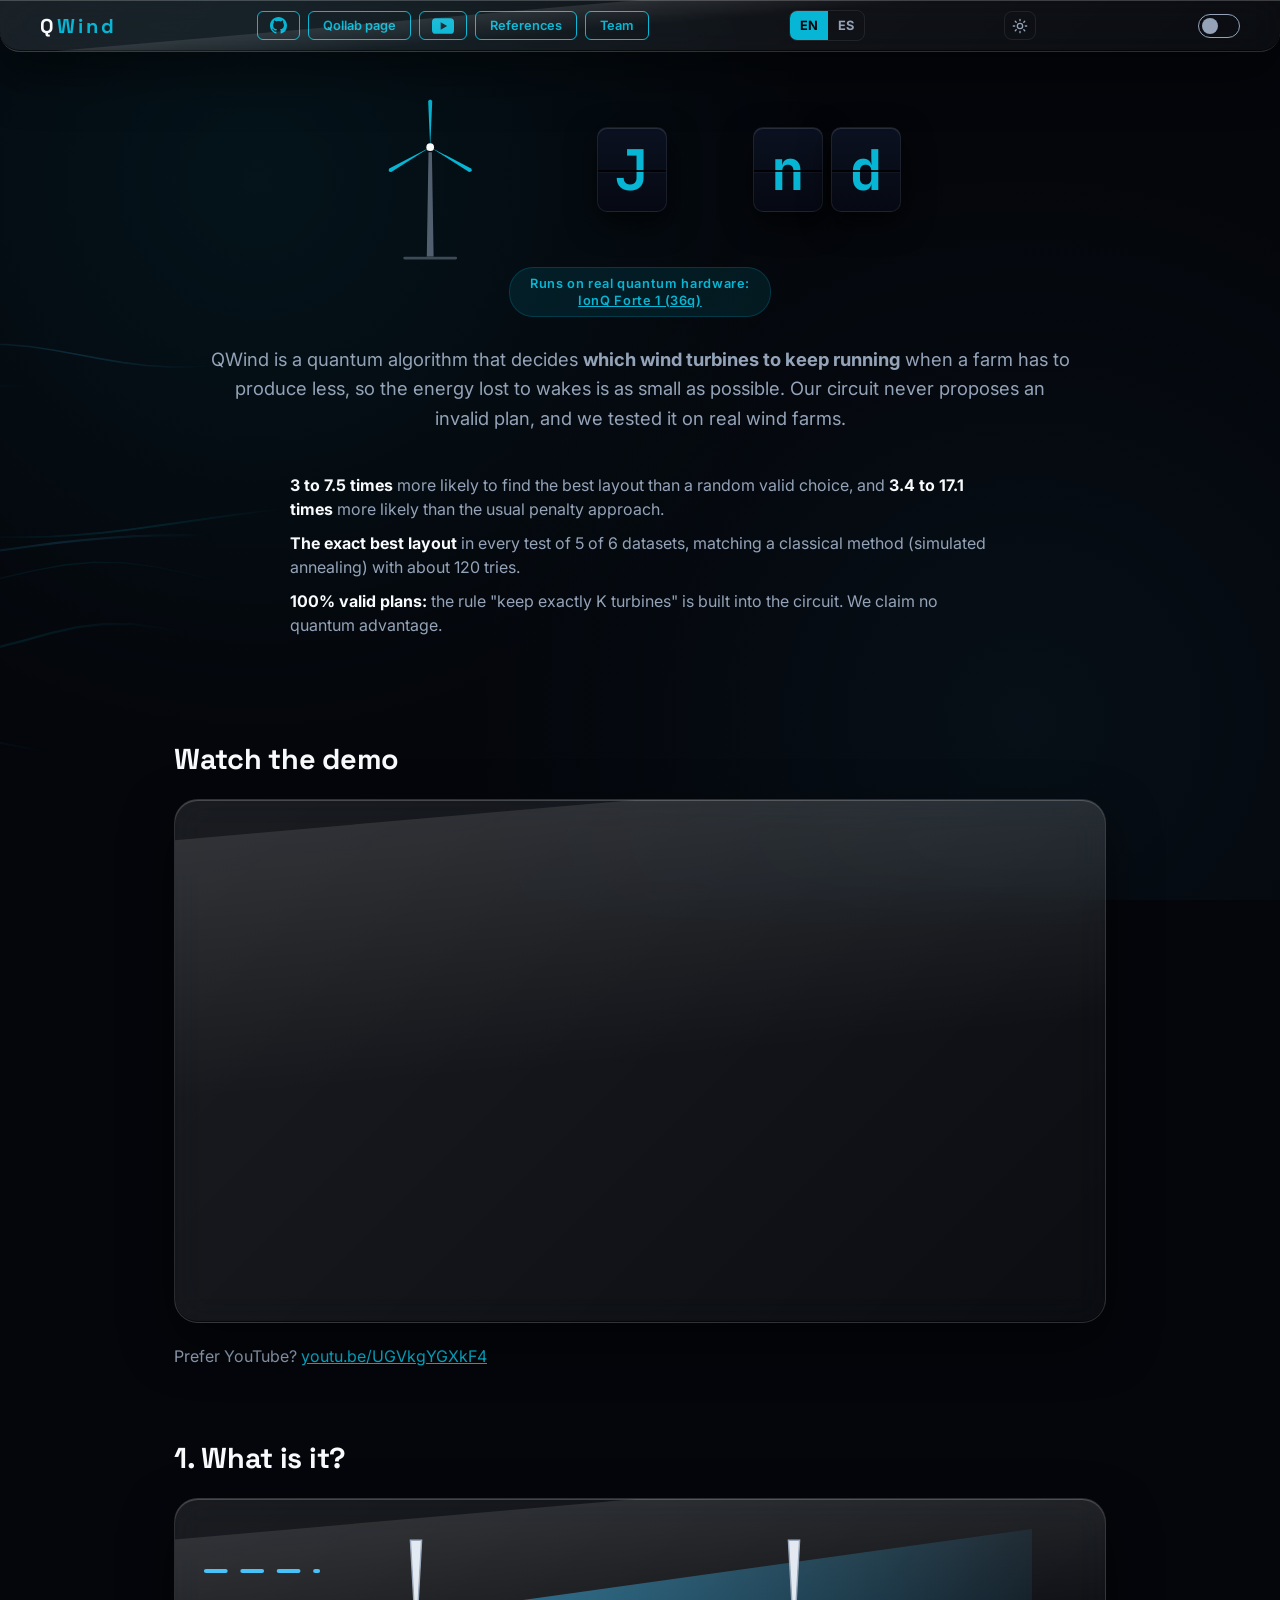
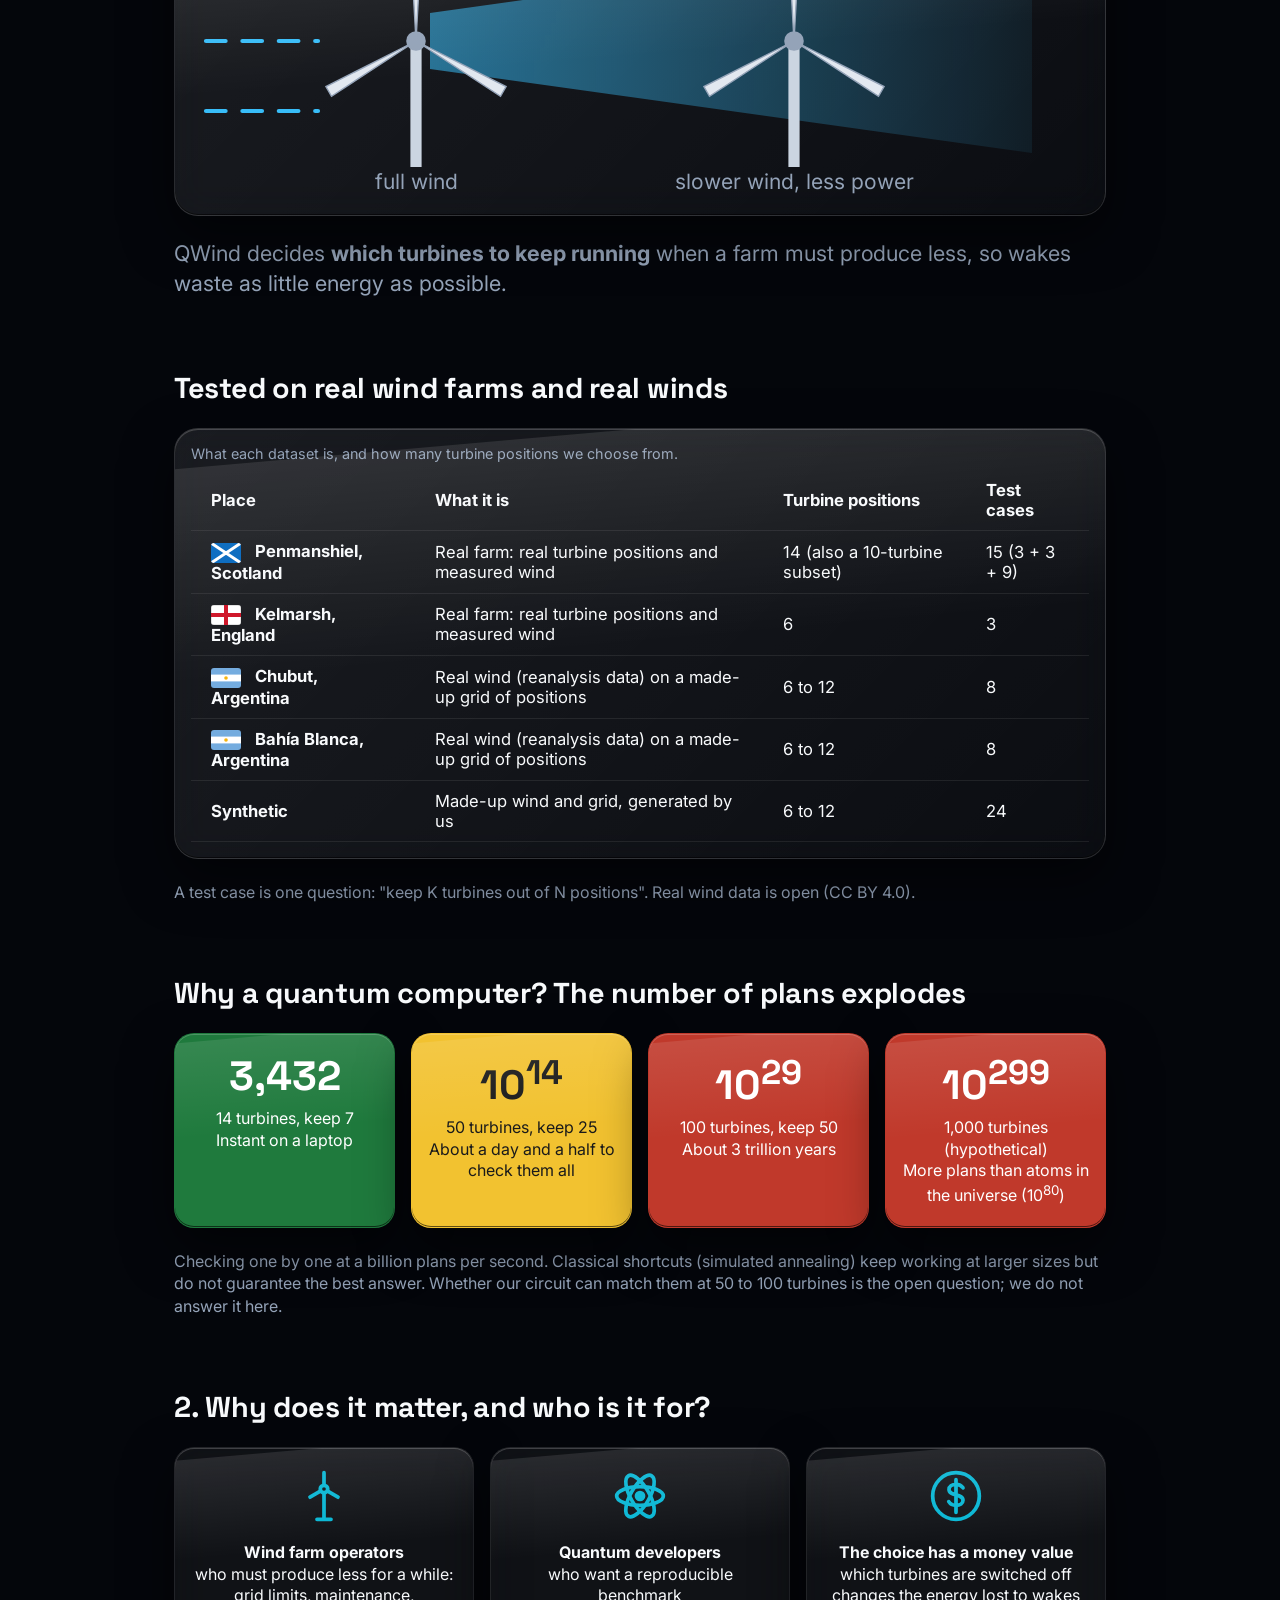
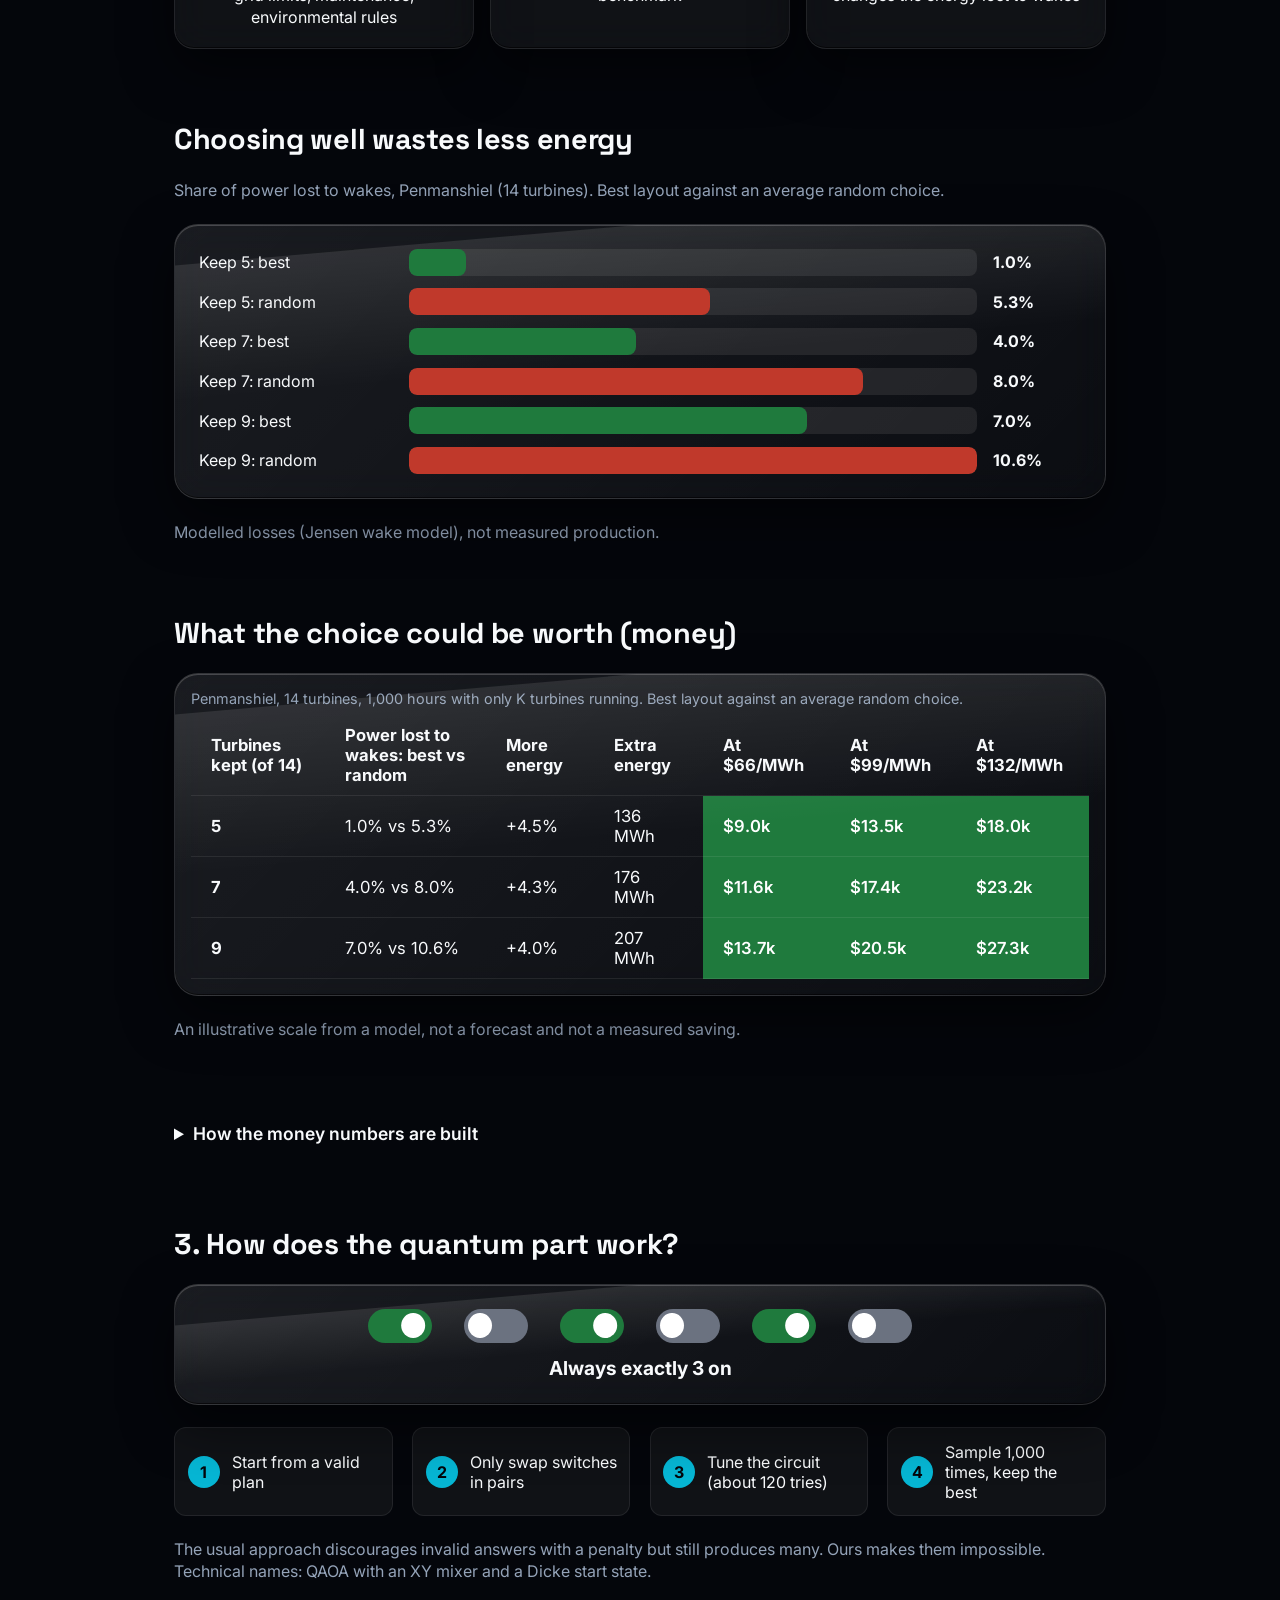
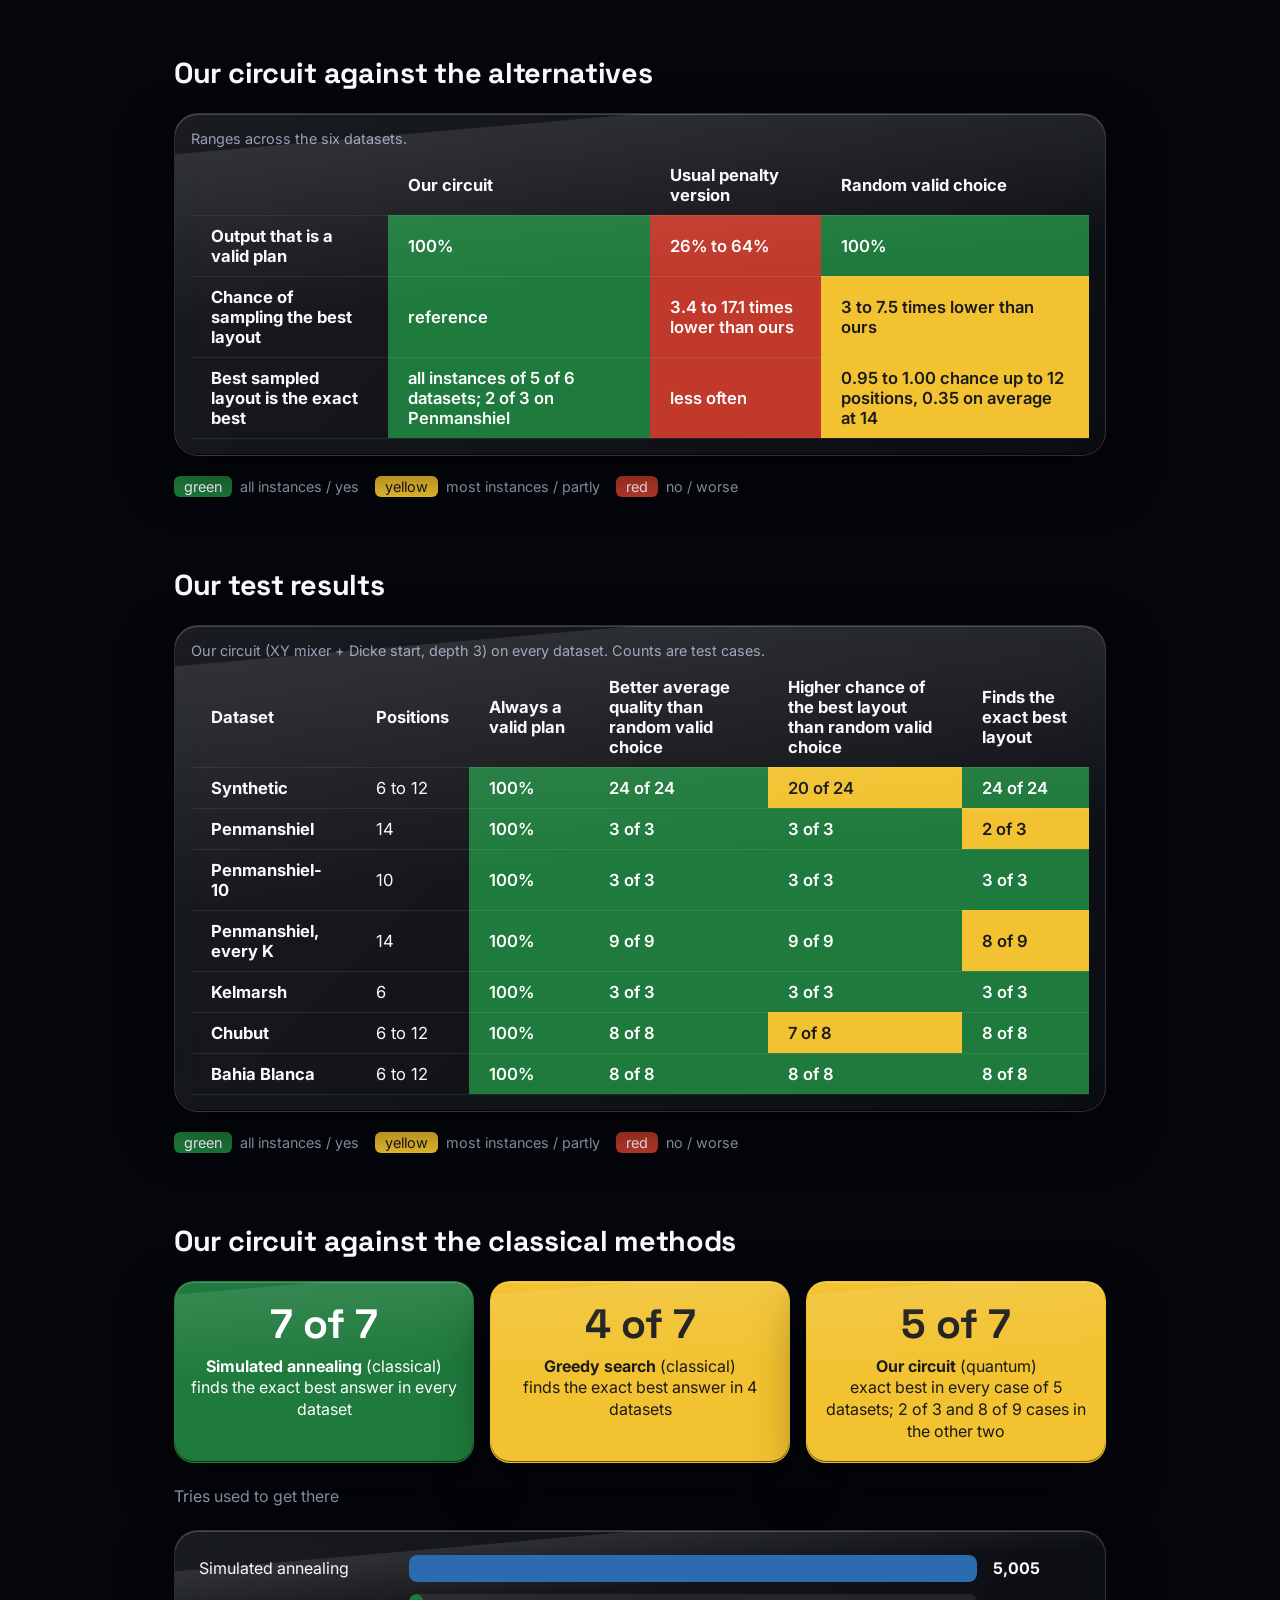
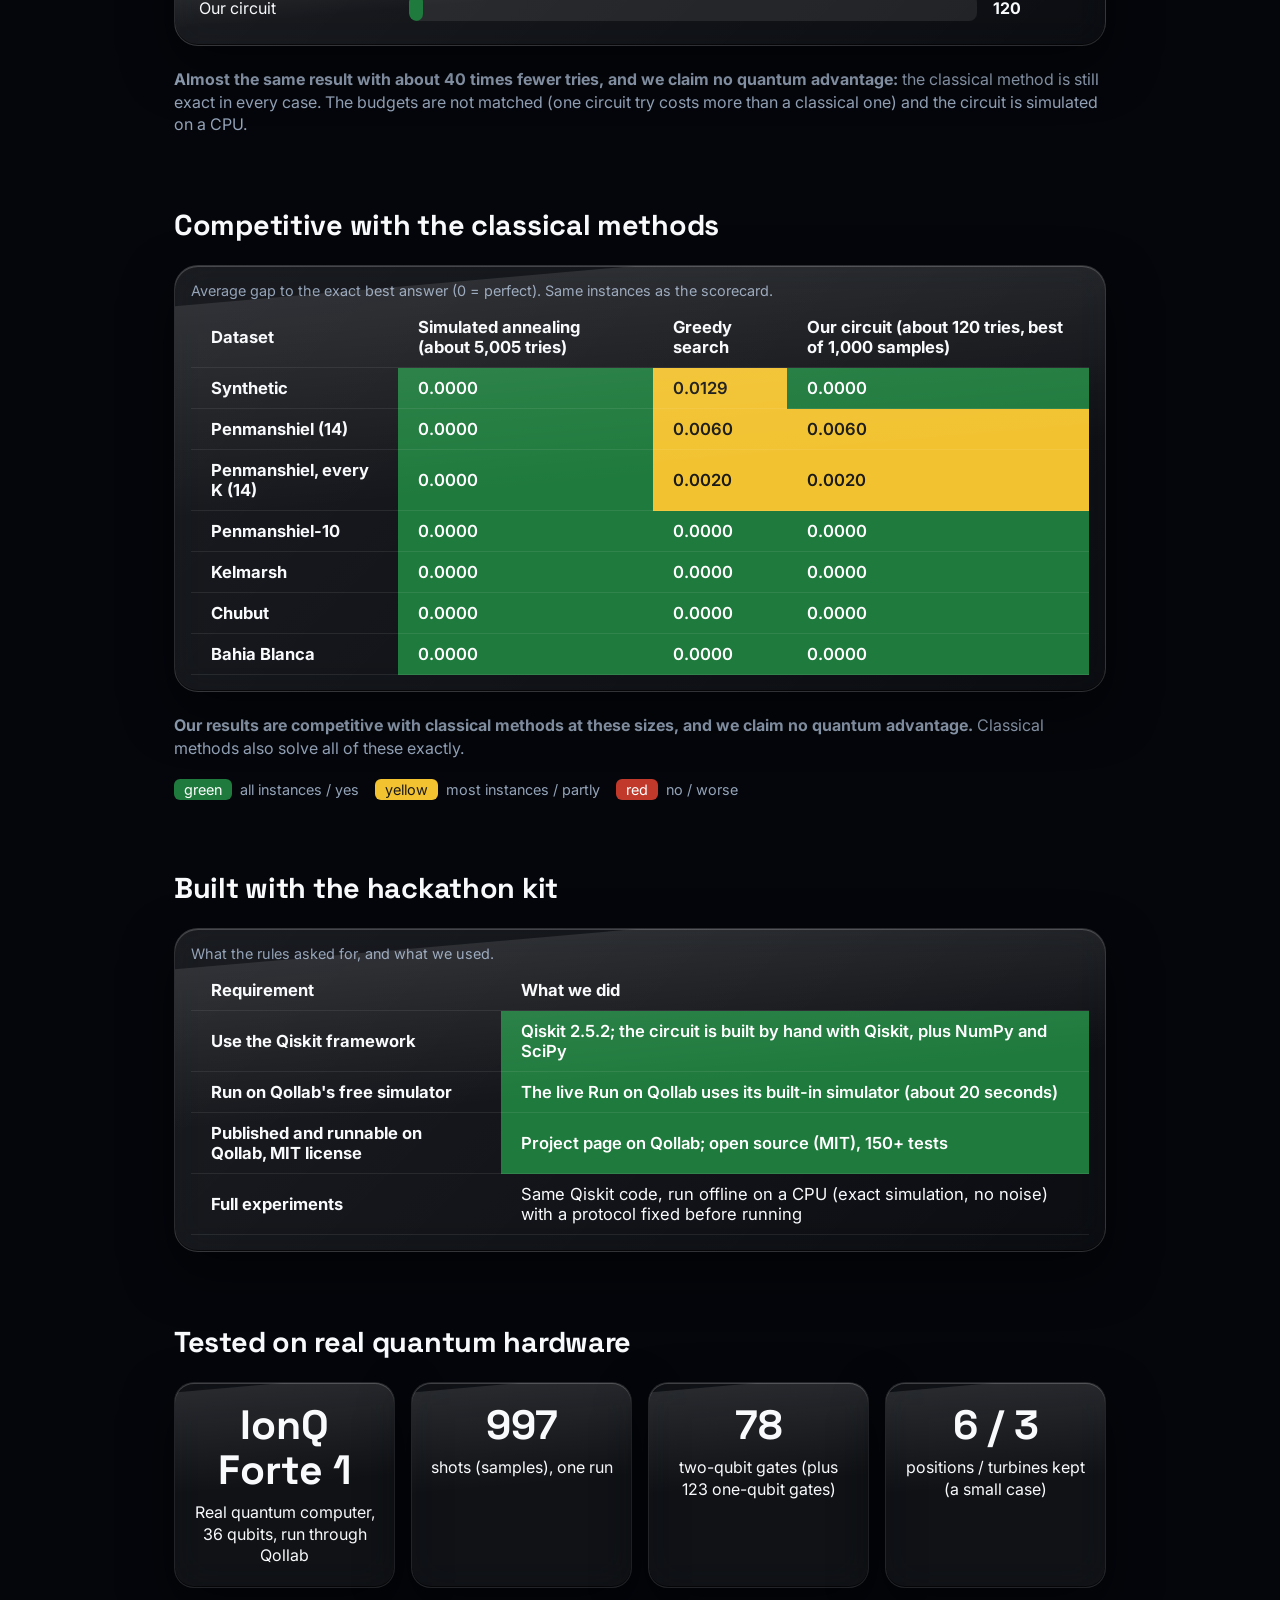
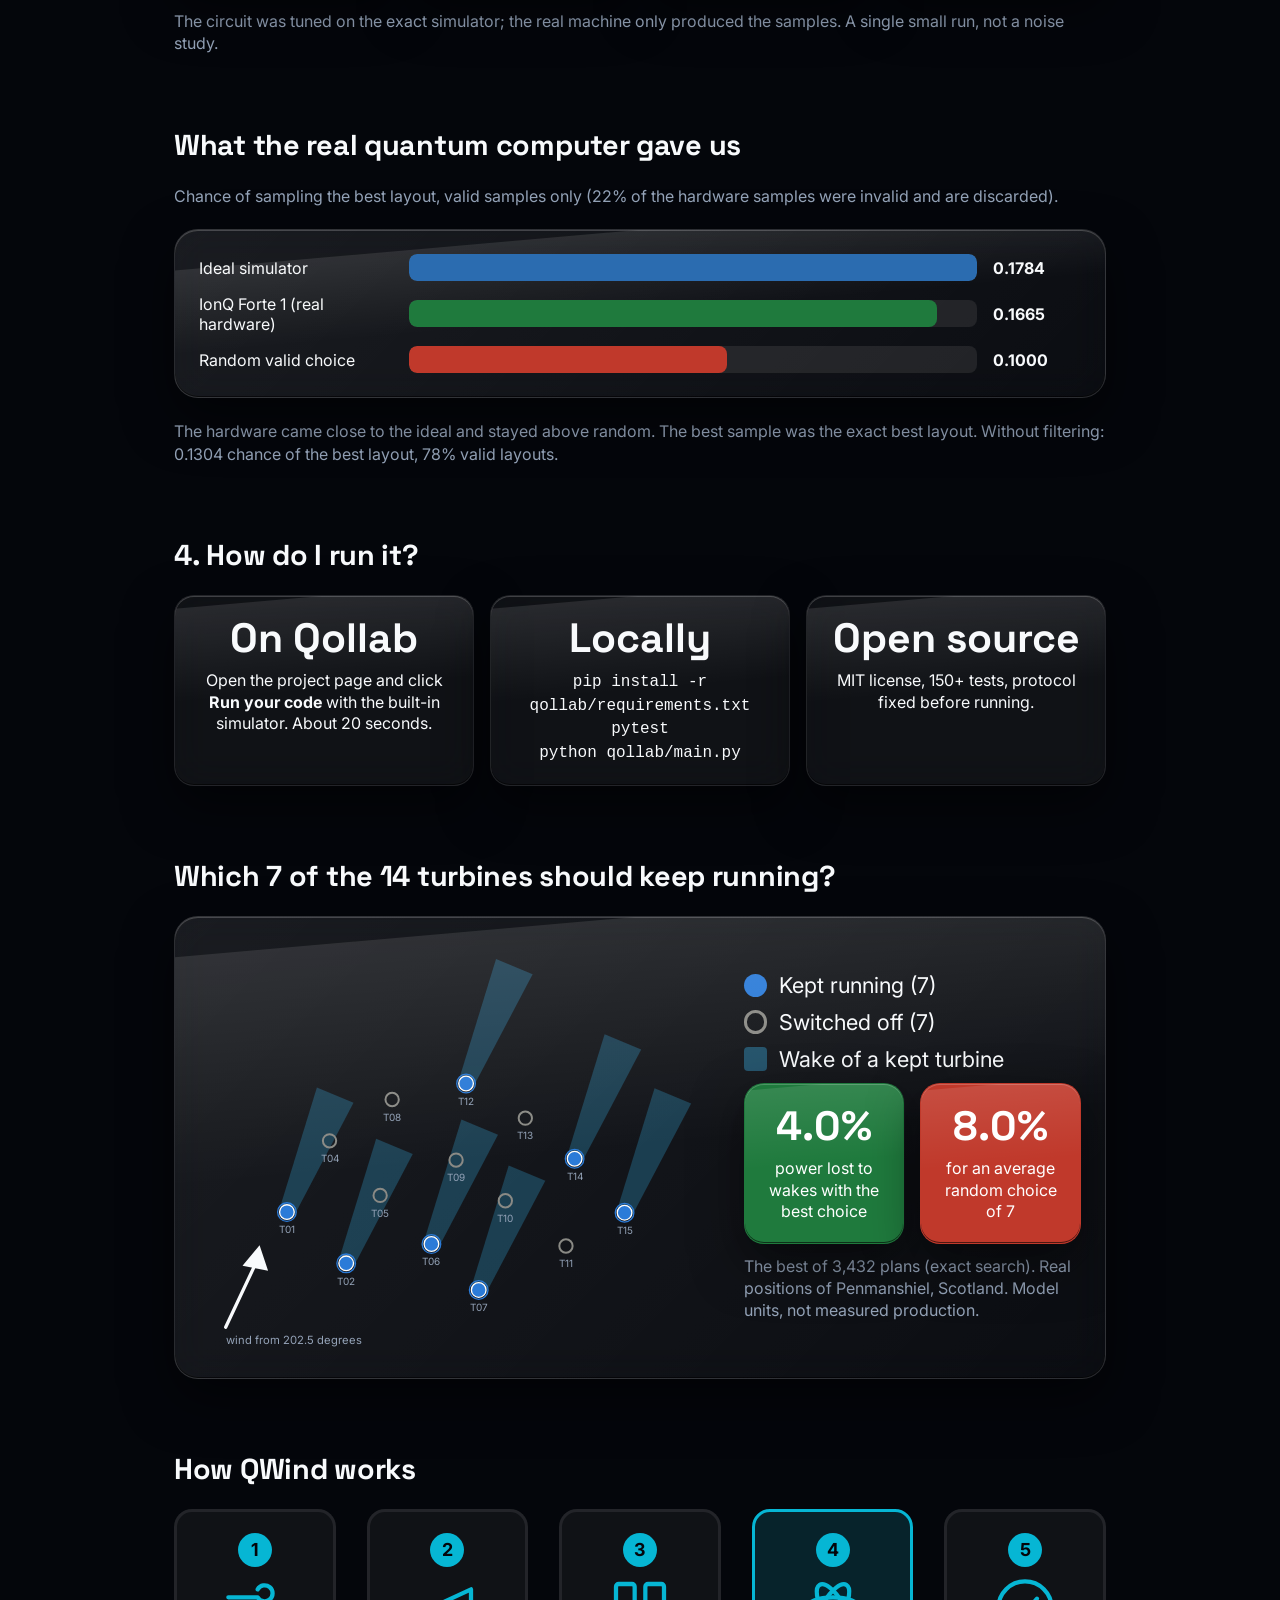
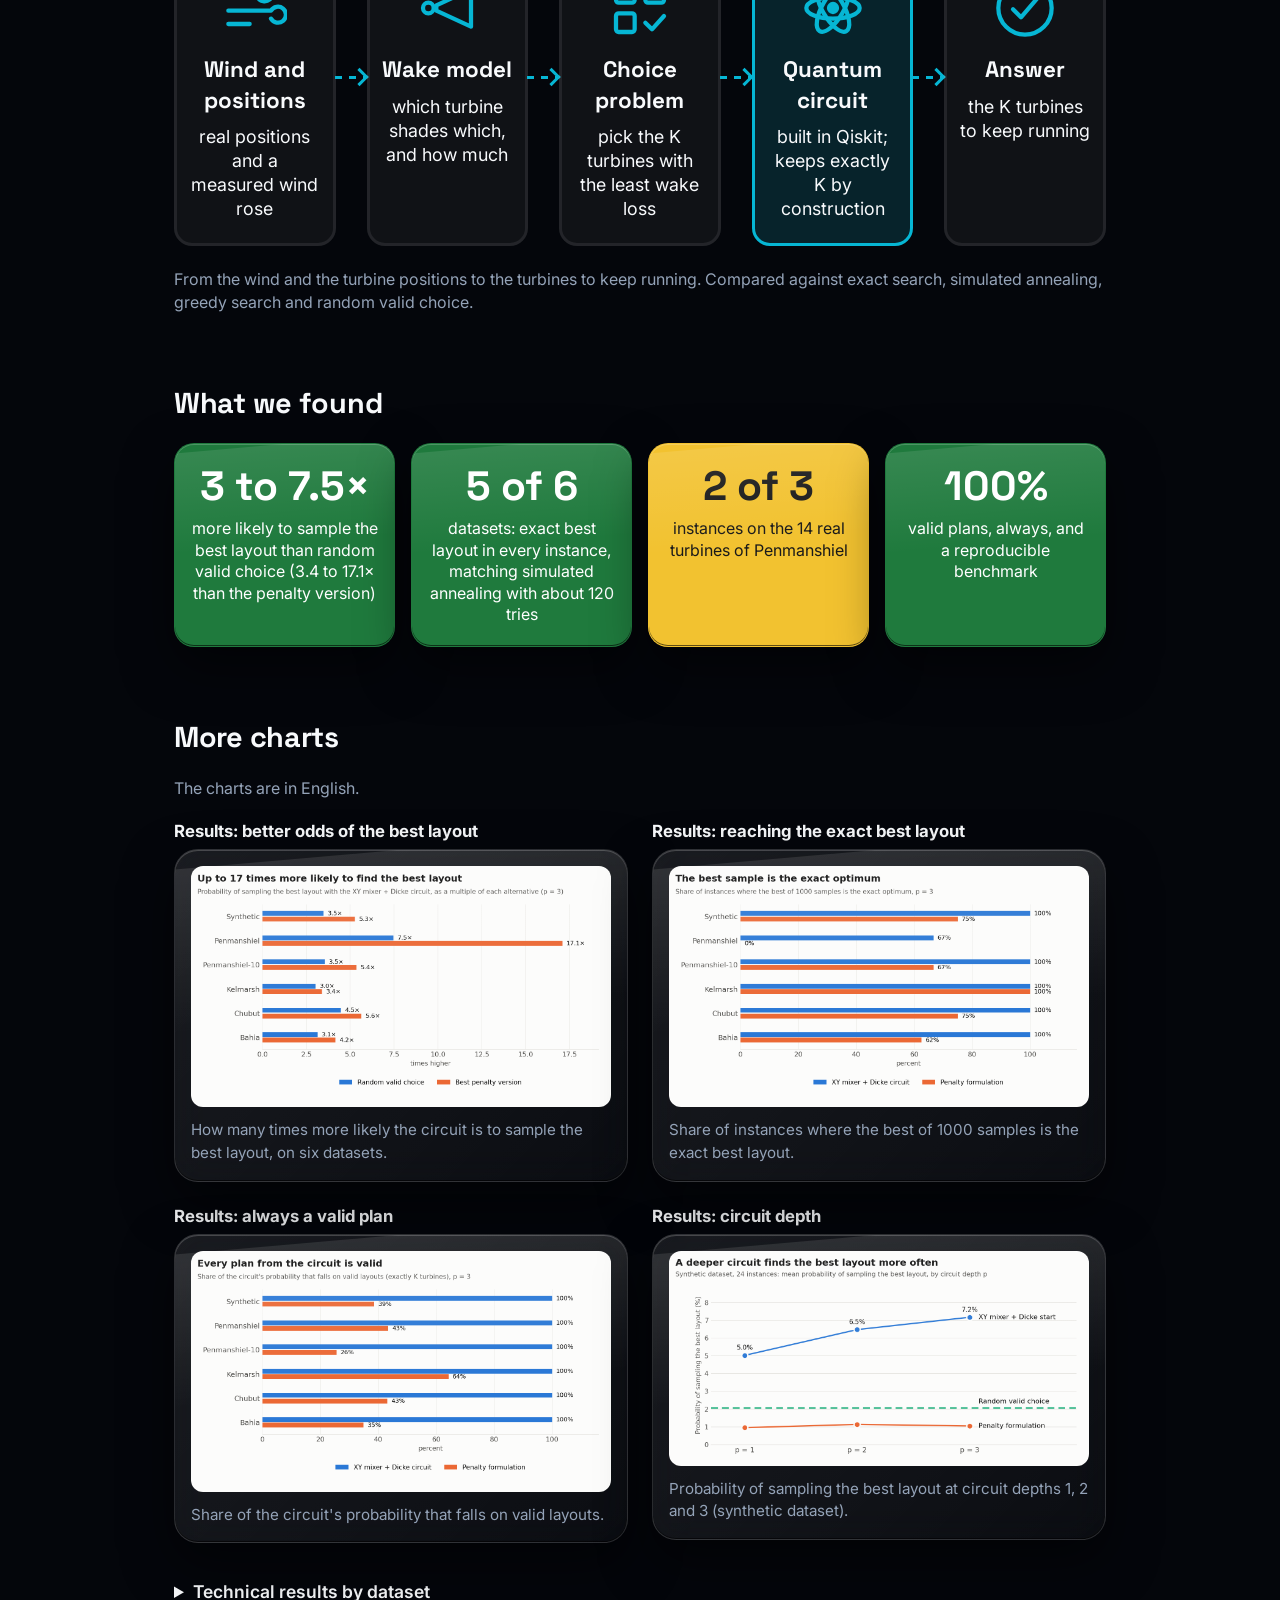
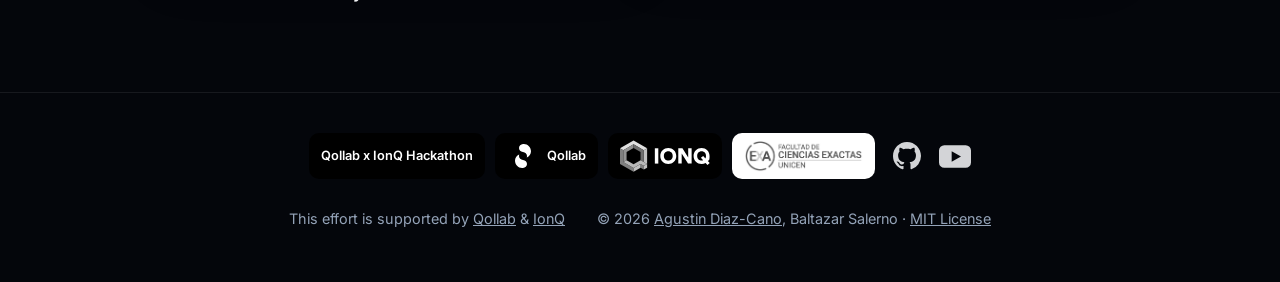
==== commit d67cc6c1: "feat(web): add subtle wind streamline animation to background" ====
--- a/web/index.html
+++ b/web/index.html
@@ -1013,6 +1013,7 @@
             update();
         })();
     </script>
+    <canvas id="wind-bg" aria-hidden="true"></canvas>
     <script>
         // Background colour drifts softly while scrolling: --p goes from 0 (top) to 1 (bottom of the page).
         (function () {
@@ -1030,6 +1031,96 @@
             window.addEventListener('resize', update);
             update();
         })();
+
+        // Subtle wind streamlines drifting across the background canvas.
+        (function () {
+            if (window.matchMedia('(prefers-reduced-motion: reduce)').matches) return;
+            var canvas = document.getElementById('wind-bg');
+            if (!canvas || !canvas.getContext) return;
+            var ctx = canvas.getContext('2d');
+            var w = 0, h = 0, dpr = 1, raf = null, last = 0;
+
+            function resize() {
+                dpr = Math.min(window.devicePixelRatio || 1, 2);
+                w = window.innerWidth;
+                h = window.innerHeight;
+                canvas.width = Math.floor(w * dpr);
+                canvas.height = Math.floor(h * dpr);
+                ctx.setTransform(dpr, 0, 0, dpr, 0, 0);
+            }
+
+            var streams = [];
+            var COUNT = 28;
+            function makeStream(randomX) {
+                var len = 160 + Math.random() * 260;
+                return {
+                    x: randomX ? Math.random() * (w + len * 2) - len : -len - Math.random() * 100,
+                    y: Math.random() * (h || 800),
+                    len: len,
+                    speed: 35 + Math.random() * 45,
+                    amp: 7 + Math.random() * 15,
+                    freq: 0.008 + Math.random() * 0.01,
+                    phase: Math.random() * Math.PI * 2,
+                    width: 1.2 + Math.random() * 1.4,
+                    alpha: 0.09 + Math.random() * 0.12,
+                    alt: Math.random() > 0.5
+                };
+            }
+
+            resize();
+            for (var i = 0; i < COUNT; i++) streams.push(makeStream(true));
+
+            function palette() {
+                var light = document.documentElement.getAttribute('data-theme') === 'light';
+                return light
+                    ? ['14, 116, 144', '29, 78, 216']
+                    : ['6, 182, 212', '56, 189, 248'];
+            }
+
+            function frame(ts) {
+                if (document.hidden) { raf = null; return; }
+                var dt = last ? Math.min(0.05, (ts - last) / 1000) : 0.016;
+                last = ts;
+                ctx.clearRect(0, 0, w, h);
+
+                var cols = palette();
+                var t = ts * 0.001;
+                for (var i = 0; i < streams.length; i++) {
+                    var s = streams[i];
+                    s.x += s.speed * dt;
+                    if (s.x - s.len > w + 60) {
+                        streams[i] = makeStream(false);
+                        continue;
+                    }
+
+                    var rgb = cols[s.alt ? 1 : 0];
+                    var grad = ctx.createLinearGradient(s.x - s.len, s.y, s.x, s.y);
+                    grad.addColorStop(0, 'rgba(' + rgb + ', 0)');
+                    grad.addColorStop(0.5, 'rgba(' + rgb + ', ' + s.alpha + ')');
+                    grad.addColorStop(1, 'rgba(' + rgb + ', 0)');
+
+                    ctx.beginPath();
+                    var steps = 12;
+                    for (var j = 0; j <= steps; j++) {
+                        var px = (s.x - s.len) + (s.len * j) / steps;
+                        var py = s.y + Math.sin(px * s.freq + s.phase + t * 0.6) * s.amp;
+                        if (j === 0) ctx.moveTo(px, py);
+                        else ctx.lineTo(px, py);
+                    }
+                    ctx.strokeStyle = grad;
+                    ctx.lineWidth = s.width;
+                    ctx.lineCap = 'round';
+                    ctx.stroke();
+                }
+                raf = requestAnimationFrame(frame);
+            }
+
+            window.addEventListener('resize', resize);
+            document.addEventListener('visibilitychange', function () {
+                if (!document.hidden && !raf) { last = 0; raf = requestAnimationFrame(frame); }
+            });
+            raf = requestAnimationFrame(frame);
+        })();
     </script>
 
 </body>
--- a/web/styles.css
+++ b/web/styles.css
@@ -1528,6 +1528,28 @@
         linear-gradient(180deg, transparent 0%, color-mix(in srgb, var(--tint) calc(var(--p) * 100%), transparent) 100%);
     background-attachment: fixed;
     background-repeat: no-repeat;
+}
+
+#wind-bg {
+    position: fixed;
+    inset: 0;
+    width: 100%;
+    height: 100%;
+    pointer-events: none;
+    z-index: 0;
+}
+
+header,
+main,
+footer {
+    position: relative;
+    z-index: 1;
+}
+
+@media (prefers-reduced-motion: reduce) {
+    #wind-bg {
+        display: none;
+    }
 }
 
 /* Demo mode appears with a soft fade where view transitions are not available. */
